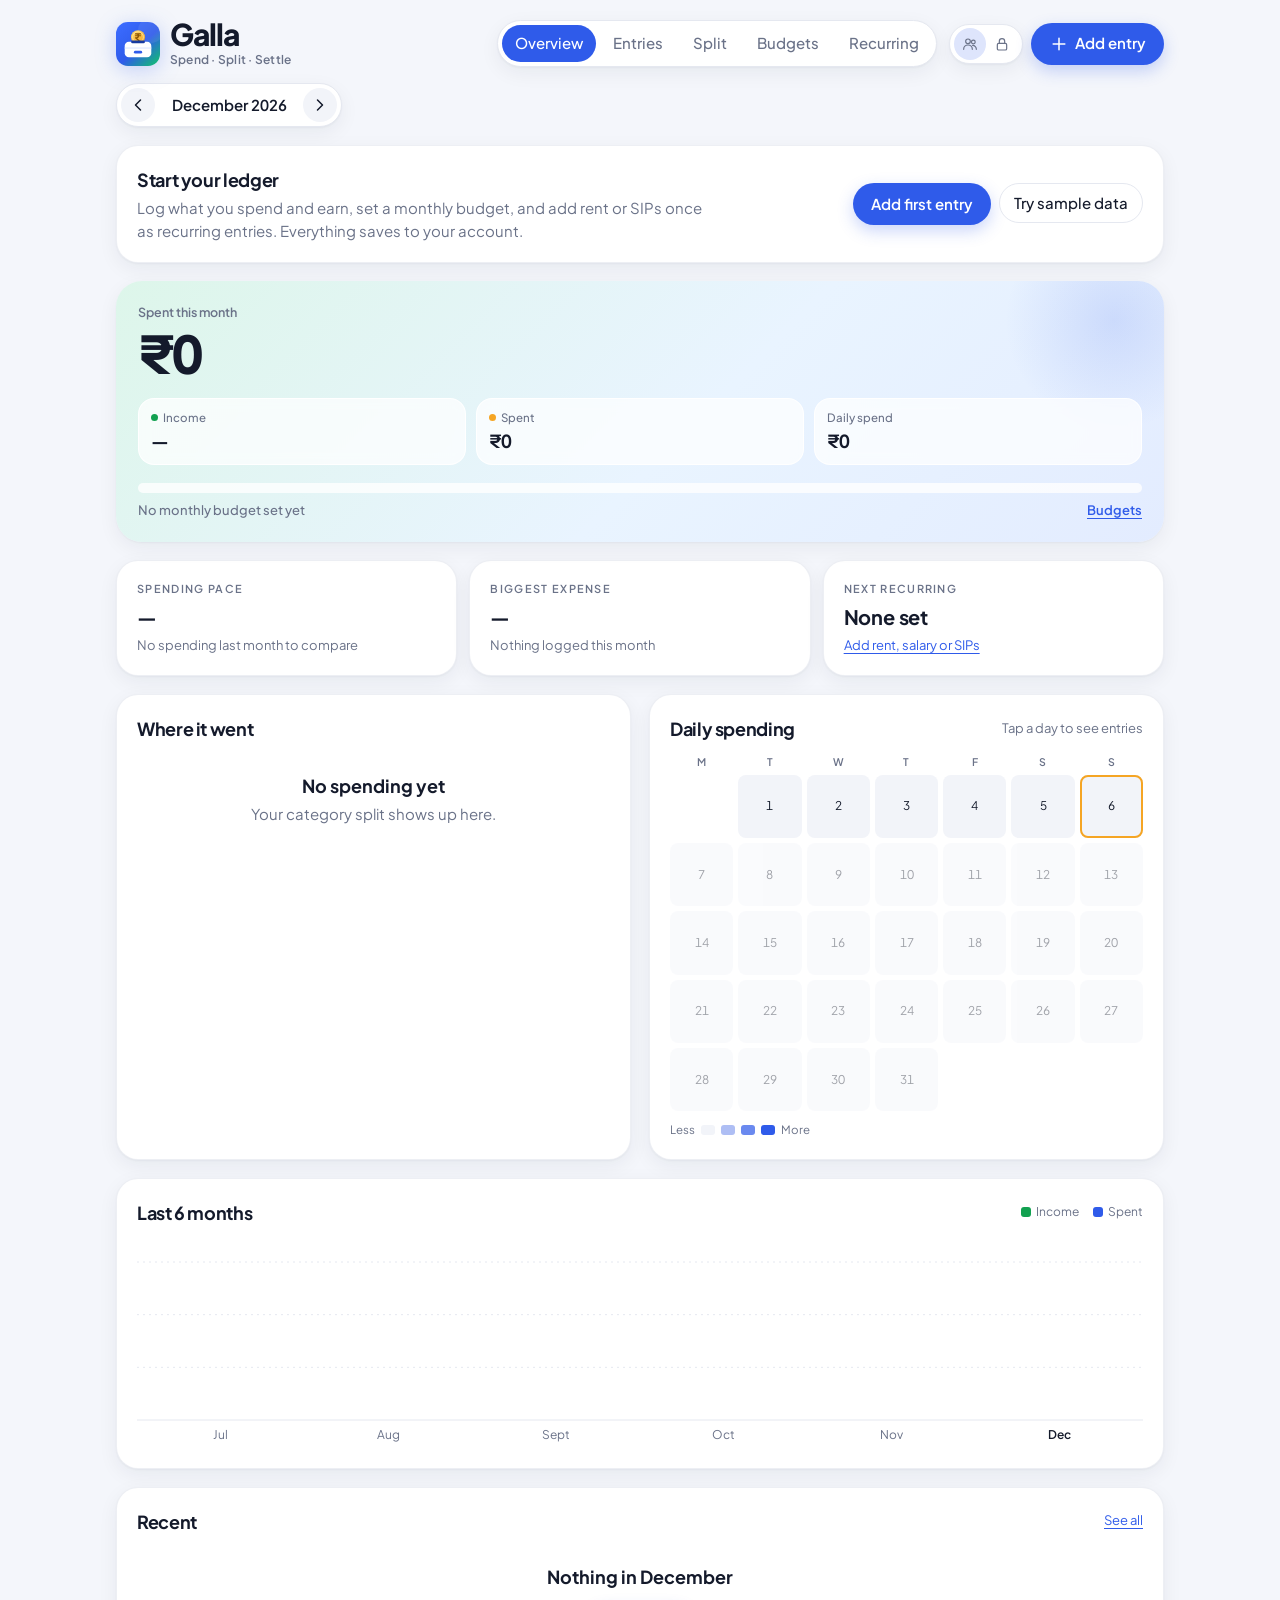
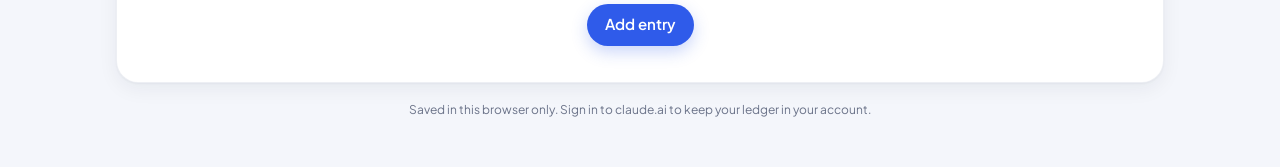
==== out/index.html @ 4d0a0f65 "Add Sites hosting configuration and static deployment files" ====
<!doctype html>
<html lang="en">
<head>
<meta charset="utf-8">
<meta name="viewport" content="width=device-width,initial-scale=1,viewport-fit=cover">
<meta name="description" content="Galla: track personal spending and split shared expenses with friends, in rupees.">
<meta name="theme-color" content="#2F5BEA">
<link rel="icon" type="image/svg+xml" href="assets/galla-logo.svg">
<style>:root{color-scheme:light}body{margin:0;font:14px system-ui}img{max-width:100%}[hidden]{display:none!important}</style>
</head>
<body>
<title>Galla</title>
<link rel="preconnect" href="https://fonts.googleapis.com">
<link rel="stylesheet" href="https://fonts.googleapis.com/css2?family=Plus+Jakarta+Sans:wght@400;500;600;700;800&display=swap">
<style>
/* Layout: light, airy app shell — pastel hero card, white floating cards, pill tabs; bottom nav + add button on phones, top tabs on desktop; add/edit in a bottom sheet. Single light theme by design. */
:root{
  color-scheme:light;
  --bg:#F4F6FB; --surface:#FFFFFF; --surface-2:#F2F4F9; --ink:#141A2B; --muted:#6A7288; --line:#E5E8F0;
  --accent:#2F5BEA; --accent-ink:#FFFFFF; --accent-soft:#EAF0FF; --hero:#EAF7F1; --hero-ink:#141A2B;
  --mint:#DDF6EA; --sky:#E3ECFF; --marigold:#F5A524; --income:#12A150; --danger:#E5484D; --warn:#D98A06;
  --shadow:0 1px 2px rgba(20,26,43,.04),0 6px 20px rgba(20,26,43,.06);
  --display:"Plus Jakarta Sans",ui-sans-serif,system-ui,sans-serif;
  --body:"Plus Jakarta Sans",ui-sans-serif,system-ui,sans-serif;
  --mono:"Plus Jakarta Sans",ui-sans-serif,system-ui,sans-serif;
}
*{box-sizing:border-box}
body{background:var(--bg);color:var(--ink);font:15px/1.5 var(--body);font-feature-settings:'tnum' 1;-webkit-tap-highlight-color:transparent}
h1,h2,h3{font-family:var(--display);margin:0;text-wrap:balance}
h2{font-size:18px;font-weight:700;letter-spacing:-.02em}
h3{font-size:15px;font-weight:700}
.num{font-family:var(--mono);font-variant-numeric:tabular-nums;letter-spacing:-.01em}
.eyebrow{font-size:11px;letter-spacing:.12em;text-transform:uppercase;color:var(--muted);font-weight:600}
button,input,select{font:inherit;color:inherit}
button{cursor:pointer}
:focus-visible{outline:2px solid var(--accent);outline-offset:2px}
svg.i{width:20px;height:20px;flex:none}

.app{max-width:1080px;margin:0 auto;padding:18px 16px 110px;display:grid;grid-template-columns:minmax(0,1fr);gap:18px}
@media (min-width:1060px){.app{padding-bottom:48px}}

/* header */
.top{display:grid;gap:14px}
.top-row{display:flex;justify-content:space-between;align-items:center;gap:12px}
.top-row .brand{flex:1 1 auto;min-width:0}
.top-row .brand h1,.top-row .tagline{white-space:nowrap;overflow:hidden;text-overflow:ellipsis}
@media (max-width:520px){#exportBtn span{display:none}#exportBtn{padding:0;width:40px}.logo svg{width:40px;height:40px}}
@media (max-width:360px){.tagline{display:none}}
.brand{display:flex;align-items:center;gap:10px}
.logo{display:inline-flex;flex:none}
.logo svg{display:block;width:44px;height:44px;filter:drop-shadow(0 4px 10px rgba(47,91,234,.25))}
.tagline{font-size:12px;color:var(--muted);font-weight:600;letter-spacing:.02em}
.lock .logo svg{width:72px;height:72px}
.lock-brand{display:flex;align-items:center;gap:8px;font-weight:800;font-size:18px;letter-spacing:-.03em;color:var(--ink)}
.lock-brand .logo svg{width:28px;height:28px;filter:none}
.brand h1{font-size:clamp(24px,5vw,30px);font-weight:800;letter-spacing:-.035em;line-height:1.1}
.top-actions{display:flex;gap:8px;align-items:center;flex:none}
.iconbtn{display:inline-flex;align-items:center;justify-content:center;gap:6px;height:40px;min-width:40px;padding:0 14px;border:1px solid var(--line);background:var(--surface);border-radius:99px;box-shadow:var(--shadow);font-weight:500;font-size:14px}
.iconbtn:hover{background:var(--surface-2)}
.primary{display:inline-flex;align-items:center;justify-content:center;gap:6px;background:var(--accent);color:var(--accent-ink);border:0;border-radius:99px;padding:0 18px;height:42px;font-weight:600;white-space:nowrap;box-shadow:0 6px 16px rgba(47,91,234,.25)}
.primary:hover{filter:brightness(1.06)}
.desk{display:none}
@media (min-width:1060px){.desk{display:inline-flex}}
.month-bar{display:flex;align-items:center;justify-content:space-between;gap:10px;flex-wrap:wrap}
.month-nav{display:flex;align-items:center;gap:4px;background:var(--surface);border:1px solid var(--line);border-radius:99px;padding:4px;box-shadow:var(--shadow)}
.month-nav button{border:0;background:var(--surface-2);width:34px;height:34px;border-radius:50%;display:grid;place-items:center}
.month-nav button:hover{background:var(--surface-2)}
.month-nav span{min-width:140px;text-align:center;font-weight:600;font-size:15px}
.tabs{flex:none;display:none;gap:4px;background:var(--surface);border:1px solid var(--line);border-radius:99px;padding:4px;box-shadow:var(--shadow)}
@media (min-width:1060px){.tabs{display:flex}}
.tabs button{border:0;background:none;border-radius:99px;padding:7px 14px;font-weight:500;color:var(--muted);display:flex;gap:6px;align-items:center}
.tabs button[aria-selected="true"]{background:var(--accent);color:var(--accent-ink)}
.tabs svg.i{width:17px;height:17px}
@media (min-width:1060px){.tabs svg.i{display:none}.tabs button{padding:7px 13px}.acct .nm{display:none}.acct{padding:0 4px}}

/* bottom nav + fab */
.bottom-nav{position:fixed;left:0;right:0;bottom:0;z-index:20;background:rgba(255,255,255,.92);backdrop-filter:blur(14px);-webkit-backdrop-filter:blur(14px);border-top:1px solid var(--line);display:grid;grid-template-columns:repeat(5,1fr);padding:6px 4px calc(6px + env(safe-area-inset-bottom,0px))}
@media (min-width:1060px){.bottom-nav{display:none}}
.bottom-nav button{border:0;background:none;display:grid;justify-items:center;gap:2px;font-size:11px;font-weight:500;color:var(--muted);padding:6px 0;border-radius:10px}
.bottom-nav button[aria-selected="true"]{color:var(--accent)}
.bottom-nav button[aria-selected="true"] svg{background:var(--accent-soft);color:var(--accent);border-radius:99px;padding:2px 12px;width:44px;box-sizing:content-box}
.fab{position:fixed;right:16px;bottom:calc(78px + env(safe-area-inset-bottom,0px));z-index:21;width:58px;height:58px;border-radius:50%;border:0;background:var(--accent);color:var(--accent-ink);box-shadow:0 10px 24px rgba(47,91,234,.4);display:grid;place-items:center}
.fab svg{width:26px;height:26px}
@media (min-width:1060px){.fab{display:none}}

/* cards */
.card{background:var(--surface);border:1px solid rgba(229,232,240,.7);border-radius:22px;padding:20px;box-shadow:var(--shadow);min-width:0}
.card-h{display:flex;justify-content:space-between;align-items:center;gap:10px;margin-bottom:12px;flex-wrap:wrap}
.card-h .sub{font-size:13px;color:var(--muted)}
.grid2{display:grid;grid-template-columns:1fr;gap:18px}
@media (min-width:760px){.grid2{grid-template-columns:1fr 1fr}}
.grid3{display:grid;grid-template-columns:1fr;gap:12px}
@media (min-width:640px){.grid3{grid-template-columns:repeat(3,1fr)}}
.panel{display:grid;gap:18px}

/* hero */
.hero{background:linear-gradient(135deg,var(--mint) 0%,#E9F4FF 55%,var(--sky) 100%);color:var(--hero-ink);border-radius:26px;padding:22px;display:grid;gap:18px;position:relative;overflow:hidden;box-shadow:var(--shadow)}
.hero::after{content:"";position:absolute;right:-60px;top:-70px;width:220px;height:220px;border-radius:50%;background:radial-gradient(circle,rgba(47,91,234,.14),transparent 70%);pointer-events:none}
.hero>*{position:relative;z-index:1}
.hero .lbl{font-size:12.5px;color:var(--muted);font-weight:600}
.hero .big{font-family:var(--display);font-weight:800;font-size:clamp(36px,9vw,52px);line-height:1.05;letter-spacing:-.045em;margin-top:4px}
.hero .big.neg{color:var(--danger)}
.hero-stats{display:grid;grid-template-columns:repeat(3,1fr);gap:10px}
.hero-stat{background:rgba(255,255,255,.72);border:1px solid rgba(255,255,255,.9);border-radius:16px;padding:10px 12px;min-width:0;backdrop-filter:blur(6px)}
.hero-stat .v{font-weight:700;font-size:clamp(14px,3.6vw,18px);white-space:nowrap;overflow:hidden;text-overflow:ellipsis;letter-spacing:-.02em}
.hero-stat .l{font-size:11.5px;color:var(--muted);display:flex;align-items:center;gap:5px;font-weight:500}
.hero-stat .l i{width:7px;height:7px;border-radius:50%;display:inline-block}
.meter{height:10px;border-radius:99px;background:rgba(255,255,255,.8);overflow:hidden}
.meter i{display:block;height:100%;background:linear-gradient(90deg,var(--income),var(--marigold));border-radius:99px;transition:width .5s}
.meter.over i{background:var(--danger)}
.budget-line{display:flex;flex-wrap:wrap;justify-content:space-between;gap:6px 12px;font-size:13px;margin-top:8px;color:var(--muted);font-weight:500}
.hero .linkbtn{color:var(--accent);font-weight:600}
.linkbtn{background:none;border:0;padding:0;text-decoration:underline;text-underline-offset:3px;font-size:13px;color:var(--accent)}

/* welcome */
.welcome{display:flex;flex-wrap:wrap;gap:14px;align-items:center;justify-content:space-between}
.welcome p{margin:4px 0 0;color:var(--muted);max-width:52ch}
.welcome .btns{display:flex;gap:8px;flex-wrap:wrap}
.ghost{display:inline-flex;align-items:center;gap:6px;background:var(--surface);border:1px solid var(--line);border-radius:99px;padding:0 14px;height:40px;font-weight:500}
.ghost:hover{background:var(--surface-2)}

/* insights */
.insight{display:grid;gap:4px}
.insight .v{font-family:var(--display);font-weight:700;font-size:20px;letter-spacing:-.01em;overflow-wrap:anywhere}
.insight .d{font-size:13px;color:var(--muted)}
.up{color:var(--danger)} .down{color:var(--income)}

/* donut */
.donut-wrap{display:grid;grid-template-columns:150px 1fr;gap:18px;align-items:center}
@media (max-width:420px){.donut-wrap{grid-template-columns:1fr;justify-items:center}}
.donut svg{width:150px;height:150px;display:block}
.legend{display:grid;gap:8px;width:100%;min-width:0}
.legend-row{display:grid;grid-template-columns:12px 1fr auto;gap:8px;align-items:center;font-size:13.5px}
.legend-row .sw{width:10px;height:10px;border-radius:3px}
.legend-row .n{overflow:hidden;text-overflow:ellipsis;white-space:nowrap}
.legend-row .a{color:var(--muted)}

/* calendar */
.cal{display:grid;grid-template-columns:repeat(7,1fr);gap:5px}
.cal .dow{font-size:10.5px;color:var(--muted);text-align:center;font-weight:600;letter-spacing:.04em}
.cal button{aspect-ratio:1;border:0;border-radius:8px;background:var(--surface-2);font-size:12px;font-family:var(--mono);display:grid;place-items:center;color:var(--ink);padding:0;max-width:100%}
.cal button.today{outline:2px solid var(--marigold);outline-offset:-2px}
.cal button.future{opacity:.4}
.cal button.hot{color:var(--accent-ink)}
.cal-key{display:flex;align-items:center;gap:6px;font-size:11.5px;color:var(--muted);margin-top:10px}
.cal-key i{width:14px;height:10px;border-radius:3px;display:inline-block}

/* trend */
.trend svg{width:100%;height:auto;display:block}
.key{display:flex;gap:14px;font-size:12px;color:var(--muted)}
.key span{display:flex;align-items:center;gap:5px}
.key i{width:10px;height:10px;border-radius:3px;display:inline-block}

/* transactions */
.filters{display:flex;gap:8px;flex-wrap:wrap;align-items:center}
.search{position:relative;flex:1 1 200px;min-width:0}
.search svg{position:absolute;left:10px;top:50%;transform:translateY(-50%);width:17px;height:17px;color:var(--muted)}
.search input{width:100%;padding:9px 10px 9px 34px;border:1px solid var(--line);border-radius:99px;background:var(--surface)}
select.sel{padding:9px 10px;border:1px solid var(--line);border-radius:10px;background:var(--surface);min-width:0;max-width:100%}
.seg{display:inline-flex;background:var(--surface-2);border:1px solid var(--line);border-radius:99px;padding:3px;gap:2px}
.seg button{border:0;background:none;padding:6px 13px;border-radius:99px;font-size:13.5px;font-weight:500;color:var(--muted)}
.seg button[aria-pressed="true"]{background:var(--surface);color:var(--ink);box-shadow:0 1px 2px rgba(0,0,0,.08)}
.chip{display:inline-flex;align-items:center;gap:6px;background:var(--accent-soft);border-radius:99px;padding:4px 6px 4px 12px;font-size:13px;font-weight:500}
.chip button{border:0;background:none;display:grid;place-items:center;width:22px;height:22px;border-radius:50%}
.chip svg{width:14px;height:14px}
.filter-sum{display:flex;justify-content:space-between;flex-wrap:wrap;gap:8px;font-size:13px;color:var(--muted);margin-top:12px}
.day{margin-top:16px}
.day-h{display:flex;justify-content:space-between;font-size:12px;color:var(--muted);font-weight:600;letter-spacing:.04em;text-transform:uppercase;padding-bottom:6px;border-bottom:1px solid var(--line)}
.tx{display:grid;grid-template-columns:42px 1fr auto;gap:12px;align-items:center;padding:10px 4px;border-bottom:1px solid var(--line);border-radius:10px;cursor:pointer;width:100%;background:none;border-left:0;border-right:0;border-top:0;text-align:left}
.tx:hover{background:var(--surface-2)}
.tx:last-child{border-bottom:0}
.cat-ic{width:42px;height:42px;border-radius:14px;display:grid;place-items:center}
.cat-ic svg{width:20px;height:20px}
.tx .t{min-width:0}
.tx .d{font-weight:500;overflow-wrap:anywhere;display:flex;align-items:center;gap:6px;flex-wrap:wrap}
.tx .m{font-size:12.5px;color:var(--muted)}
.tx .amt{font-family:var(--mono);font-weight:600;font-variant-numeric:tabular-nums;white-space:nowrap}
.tx .amt.in{color:var(--income)}
.tag{font-size:10.5px;padding:1px 7px;border-radius:99px;background:var(--surface-2);border:1px solid var(--line);color:var(--muted);font-weight:500;display:inline-flex;gap:3px;align-items:center}
.tag svg{width:11px;height:11px}
.empty{text-align:center;padding:30px 12px;color:var(--muted)}
.empty strong{display:block;color:var(--ink);font-family:var(--display);font-size:18px;margin-bottom:4px}
.empty .btns{display:flex;gap:8px;justify-content:center;flex-wrap:wrap;margin-top:14px}

/* budgets */
.bud{display:grid;grid-template-columns:40px 1fr;gap:12px;padding:12px 0;border-bottom:1px solid var(--line);align-items:center}
.bud:last-child{border-bottom:0}
.bud .top{display:flex;justify-content:space-between;gap:8px;align-items:center;flex-wrap:wrap}
.bud .n{font-weight:500}
.bud .bar{height:8px;border-radius:99px;background:var(--surface-2);overflow:hidden;margin:7px 0 4px}
.bud .bar i{display:block;height:100%;border-radius:99px}
.bud .meta{display:flex;justify-content:space-between;gap:8px;font-size:12.5px;color:var(--muted);flex-wrap:wrap}
.limit{display:flex;align-items:center;gap:4px;font-size:13px;color:var(--muted)}
.limit input{width:96px;padding:5px 8px;border:1px solid var(--line);border-radius:8px;background:var(--surface-2);text-align:right;font-family:var(--mono)}
.status{font-size:11px;font-weight:600;padding:2px 8px;border-radius:99px}
.status.ok{background:color-mix(in srgb,var(--income) 16%,transparent);color:var(--income)}
.status.near{background:color-mix(in srgb,var(--warn) 18%,transparent);color:var(--warn)}
.status.over{background:color-mix(in srgb,var(--danger) 16%,transparent);color:var(--danger)}
.overall{display:flex;gap:10px;align-items:center;flex-wrap:wrap}
.overall input{width:150px;padding:9px 10px;border:1px solid var(--line);border-radius:10px;background:var(--surface-2);font-family:var(--mono)}

/* recurring */
.rule{display:grid;grid-template-columns:40px 1fr auto;gap:12px;align-items:center;padding:12px 0;border-bottom:1px solid var(--line)}
.rule:last-child{border-bottom:0}
.rule .d{font-weight:500;overflow-wrap:anywhere}
.rule .m{font-size:12.5px;color:var(--muted)}
.rule .acts{display:flex;gap:6px;align-items:center}
.rule.paused{opacity:.55}
.smallbtn{border:1px solid var(--line);background:var(--surface);border-radius:8px;padding:4px 10px;font-size:13px}
.smallbtn.danger{color:var(--danger)}
.note{font-size:13.5px;color:var(--muted);margin:0 0 6px;max-width:62ch}

/* sheet */
.scrim{position:fixed;inset:0;z-index:40;background:rgba(6,20,17,.45);display:flex;align-items:flex-end;justify-content:center}
@media (min-width:640px){.scrim{align-items:center;padding:16px}}
.sheet{background:var(--surface);width:100%;max-width:540px;border-radius:28px 28px 0 0;max-height:92dvh;overflow:auto;padding:10px 18px calc(18px + env(safe-area-inset-bottom,0px));animation:up .22s ease-out}
@media (min-width:640px){.sheet{border-radius:20px;padding:18px 22px 22px}}
@keyframes up{from{transform:translateY(24px);opacity:.4}to{transform:none;opacity:1}}
.grab{width:40px;height:4px;border-radius:99px;background:var(--line);margin:0 auto 12px}
@media (min-width:640px){.grab{display:none}}
.sheet-h{display:flex;justify-content:space-between;align-items:center;margin-bottom:14px}
.sheet form{display:grid;gap:14px}
.amount-field{display:flex;align-items:baseline;gap:6px;border-bottom:2px solid var(--line);padding-bottom:6px}
.amount-field:focus-within{border-color:var(--accent)}
.amount-field span{font-family:var(--display);font-size:30px;font-weight:700;color:var(--muted)}
.amount-field input::-webkit-outer-spin-button,.amount-field input::-webkit-inner-spin-button{-webkit-appearance:none;margin:0}
.amount-field input{letter-spacing:-.04em;-moz-appearance:textfield;appearance:textfield;border:0;background:none;font-family:var(--display);font-size:40px;font-weight:800;width:100%;min-width:0;letter-spacing:-.02em;outline:none}
.quick{display:flex;gap:6px;flex-wrap:wrap}
.quick button{border:1px solid var(--line);background:var(--surface-2);border-radius:99px;padding:4px 12px;font-size:13px;font-family:var(--mono)}
.fl{display:grid;gap:5px;font-size:12.5px;color:var(--muted);font-weight:500;min-width:0}
.fl input,.fl select{padding:10px 11px;border:1px solid var(--line);border-radius:10px;background:var(--surface-2);width:100%;min-width:0;font-size:15px;color:var(--ink)}
.row2{display:grid;grid-template-columns:1fr 1fr;gap:10px}
.catgrid{display:grid;grid-template-columns:repeat(auto-fill,minmax(88px,1fr));gap:6px}
.catgrid label{display:grid;justify-items:center;gap:4px;padding:8px 4px;border:1px solid var(--line);border-radius:12px;font-size:11.5px;text-align:center;cursor:pointer;line-height:1.2;color:var(--ink)}
.catgrid input{position:absolute;opacity:0;pointer-events:none}
.catgrid label:has(input:checked){border-color:var(--accent);background:var(--accent-soft)}
.catgrid label:has(input:focus-visible){outline:2px solid var(--accent)}
.catgrid .cat-ic{width:34px;height:34px;border-radius:10px}
.check{display:flex;gap:10px;align-items:flex-start;font-size:14px;padding:10px 12px;border:1px solid var(--line);border-radius:12px;background:var(--surface-2);cursor:pointer}
.check input{margin-top:3px;accent-color:var(--accent);width:17px;height:17px}
.check small{display:block;color:var(--muted);font-size:12.5px}
.sheet-actions{display:flex;gap:8px}
.sheet-actions .primary{flex:1;height:48px;font-size:16px}
.dangerbtn{border:1px solid var(--line);background:none;color:var(--danger);border-radius:10px;padding:0 14px;height:48px;font-weight:500}
.dangerbtn.confirm{background:var(--danger);color:#fff;border-color:var(--danger)}

/* split */
.av{width:40px;height:40px;border-radius:50%;display:grid;place-items:center;font-weight:700;font-family:var(--display);font-size:14px;flex:none;letter-spacing:-.02em}
.av.sm{width:28px;height:28px;font-size:10.5px}
.av.lg{width:52px;height:52px;font-size:18px}
.person{display:grid;grid-template-columns:40px 1fr auto;gap:12px;align-items:center;padding:10px 4px;width:100%;background:none;border:0;border-bottom:1px solid var(--line);text-align:left;border-radius:10px}
.person:hover{background:var(--surface-2)}
.person:last-child{border-bottom:0}
.person .n{font-weight:500;overflow-wrap:anywhere}
.person .m{font-size:12.5px;color:var(--muted)}
.bal{text-align:right;font-size:11.5px;color:var(--muted);white-space:nowrap}
.bal b{display:block;font-family:var(--mono);font-size:15px;font-weight:600;color:var(--ink)}
.bal.pos b{color:var(--income)} .bal.neg b{color:var(--danger)}
.groups{display:grid;gap:10px;grid-template-columns:repeat(auto-fill,minmax(230px,1fr))}
.group{border:1px solid var(--line);border-radius:18px;padding:16px;background:linear-gradient(160deg,var(--surface-2),var(--surface));text-align:left;display:grid;gap:10px;width:100%}
.group:hover{border-color:var(--accent)}
.group .gn{font-family:var(--display);font-weight:700;font-size:16px;overflow-wrap:anywhere}
.group .gm{display:flex;justify-content:space-between;align-items:center;gap:8px;font-size:12.5px;color:var(--muted)}
.stack{display:flex}
.stack .av{margin-left:-4px;box-shadow:0 0 0 2px var(--surface)}
.stack .av:first-child{margin-left:0}
.pos-t{color:var(--income)} .neg-t{color:var(--danger)}
.splitbox{display:grid;gap:12px;padding:12px;border:1px solid var(--line);border-radius:12px;background:var(--surface-2)}
.pchips{display:flex;flex-wrap:wrap;gap:6px}
.pchips label{display:inline-flex;align-items:center;gap:6px;border:1px solid var(--line);border-radius:99px;padding:3px 11px 3px 3px;font-size:13px;cursor:pointer;background:var(--surface);color:var(--ink)}
.pchips input{position:absolute;opacity:0;pointer-events:none}
.pchips label:has(input:checked){border-color:var(--accent);background:var(--accent-soft)}
.pchips label:has(input:focus-visible){outline:2px solid var(--accent)}
.shares{display:grid;gap:6px}
.share-row{display:grid;grid-template-columns:1fr 110px;gap:8px;align-items:center;font-size:14px;color:var(--ink)}
.share-row>span{display:flex;gap:8px;align-items:center;min-width:0}
.share-row input{padding:7px 9px;border:1px solid var(--line);border-radius:8px;background:var(--surface);text-align:right;font-family:var(--mono);width:100%}
.share-row .calc{font-family:var(--mono);text-align:right;color:var(--muted)}
.remain{font-size:12.5px;color:var(--muted)} .remain.bad{color:var(--danger)}
.inline-add{display:flex;gap:6px;flex-wrap:wrap}
.inline-add input{flex:1 1 140px;min-width:0;padding:8px 10px;border:1px solid var(--line);border-radius:8px;background:var(--surface)}
.dsec{display:grid;gap:8px;padding:14px 0;border-top:1px solid var(--line)}
.dsec:first-of-type{border-top:0}
.dsec h3{font-size:14px}
.dhead{display:flex;gap:12px;align-items:center;min-width:0}
.dhead .t{min-width:0}
.dhead h2{overflow-wrap:anywhere}
.dstatus{font-size:14px;color:var(--muted)}
.hist{display:grid;grid-template-columns:1fr auto;gap:10px;align-items:center;padding:8px 0;border-bottom:1px dashed var(--line);font-size:14px}
.hist:last-child{border-bottom:0}
.hist .m{font-size:12px;color:var(--muted)}
.hist .r{display:flex;gap:6px;align-items:center;font-family:var(--mono);white-space:nowrap}
.suggest{display:grid;grid-template-columns:auto 1fr auto;gap:10px;align-items:center;padding:8px 0;border-bottom:1px dashed var(--line);font-size:14px}
.suggest:last-child{border-bottom:0}
.upi{display:flex;gap:8px;align-items:center;font-size:13px;color:var(--muted);flex-wrap:wrap}
.upi code{font-family:var(--mono);color:var(--ink);background:var(--surface-2);padding:2px 6px;border-radius:6px;overflow-wrap:anywhere}
.acct{display:inline-flex;align-items:center;gap:8px;height:40px;padding:0 12px 0 4px;border:1px solid var(--line);background:var(--surface);border-radius:99px;box-shadow:var(--shadow);font-weight:600;font-size:14px;max-width:190px}
.acct .av{width:32px;height:32px;font-size:12px}
.acct .nm{overflow:hidden;text-overflow:ellipsis;white-space:nowrap}
.acct svg.i{width:16px;height:16px;color:var(--muted)}
@media (max-width:420px){.acct .nm{display:none}.acct{padding:0 4px}}
.lock{position:fixed;inset:0;z-index:80;background:linear-gradient(160deg,var(--mint),#EEF5FF 50%,var(--sky));display:grid;place-items:center;padding:24px 16px calc(24px + env(safe-area-inset-bottom,0px))}
.lock-box{width:100%;max-width:340px;display:grid;gap:18px;justify-items:center;text-align:center}
.lock-box h1{font-size:26px;font-weight:800;letter-spacing:-.035em}
.lock-box p{margin:0;color:var(--muted);font-size:14px}
.lock .av.lg{width:64px;height:64px;font-size:22px;box-shadow:0 6px 18px rgba(20,26,43,.1)}
.dots{display:flex;gap:14px;height:18px}
.dots i{width:14px;height:14px;border-radius:50%;border:2px solid var(--accent);transition:background .15s}
.dots i.on{background:var(--accent)}
.dots.err{animation:shake .35s}
.dots.err i{border-color:var(--danger)}
@keyframes shake{25%{transform:translateX(-8px)}50%{transform:translateX(8px)}75%{transform:translateX(-4px)}}
.keypad{display:grid;grid-template-columns:repeat(3,72px);gap:14px;justify-content:center}
.keypad button{width:72px;height:72px;border-radius:50%;border:0;background:rgba(255,255,255,.85);font-size:26px;font-weight:600;box-shadow:var(--shadow);color:var(--ink)}
.keypad button:active{background:var(--accent-soft)}
.keypad button.blank{visibility:hidden}
.keypad button.bk{background:none;box-shadow:none;font-size:15px;color:var(--muted)}
.lock-msg{min-height:20px;font-size:13.5px;color:var(--danger);font-weight:500}
.lock-loading{color:var(--muted);font-weight:500}
.pinrow{display:grid;grid-template-columns:1fr 1fr;gap:10px}
.pinrow input{padding:10px 12px;border:1px solid var(--line);border-radius:12px;background:var(--surface-2);font-size:18px;letter-spacing:.4em;text-align:center;width:100%;min-width:0}
.statusline{font-size:12px;color:var(--muted);text-align:center}
.toast{position:fixed;left:50%;top:calc(12px + env(safe-area-inset-top,0px));bottom:auto;transform:translate(-50%,-8px);max-width:calc(100% - 32px);text-align:center;box-shadow:0 8px 24px rgba(20,26,43,.18);border-radius:99px;background:var(--ink);color:var(--bg);padding:9px 16px;border-radius:10px;font-size:14px;opacity:0;transition:opacity .2s,transform .2s;pointer-events:none;z-index:90;white-space:normal}
.toast.show{transform:translate(-50%,0)}
.toast.show{opacity:1}
@media (prefers-reduced-motion:reduce){*{transition:none!important;animation:none!important}}
</style>

<div class="app">
  <header class="top">
    <div class="top-row">
      <div class="brand"><span class="logo" id="brandLogo"></span><div><h1>Galla</h1><div class="tagline">Spend · Split · Settle</div></div></div>
      <nav class="tabs" id="topTabs" role="tablist" aria-label="Sections"></nav>
      <div class="top-actions">
        <button class="acct" id="acctBtn" aria-label="Account and PIN lock"><span id="acctAv"></span><span class="nm" id="acctName">Account</span><svg class="i" data-i="lock"></svg></button>
        <button class="iconbtn" id="exportBtn" hidden title="Export all entries as CSV" aria-label="Export CSV"><svg class="i" data-i="download"></svg><span>CSV</span></button>
        <button class="primary desk" id="addBtnDesk"><svg class="i" data-i="plus"></svg>Add entry</button>
      </div>
    </div>
    <div class="month-bar" id="monthBar">
      <div class="month-nav" aria-label="Choose month">
        <button id="prevM" aria-label="Previous month"><svg class="i" data-i="chevL"></svg></button>
        <span id="monthLabel">—</span>
        <button id="nextM" aria-label="Next month"><svg class="i" data-i="chevR"></svg></button>
      </div>
      <button class="linkbtn" id="thisMonth" hidden>Back to this month</button>
    </div>
  </header>

  <main>
    <!-- OVERVIEW -->
    <section class="panel" data-panel="overview">
      <div class="card welcome" id="welcome" hidden>
        <div><h2>Start your ledger</h2><p>Log what you spend and earn, set a monthly budget, and add rent or SIPs once as recurring entries. Everything saves to your account.</p></div>
        <div class="btns"><button class="primary" data-add>Add first entry</button><button class="ghost" data-sample>Try sample data</button></div>
      </div>

      <div class="hero">
        <div>
          <div class="lbl" id="balLbl">Left this month</div>
          <div class="big num" id="balance">₹0</div>
        </div>
        <div class="hero-stats">
          <div class="hero-stat"><div class="l"><i style="background:var(--income)"></i>Income</div><div class="v" id="hIncome">₹0</div></div>
          <div class="hero-stat"><div class="l"><i style="background:var(--marigold)"></i>Spent</div><div class="v" id="hSpent">₹0</div></div>
          <div class="hero-stat" title="Average day-to-day spending. Leaves out rent, investments and recurring payments."><div class="l">Daily spend</div><div class="v" id="hDaily">₹0</div></div>
        </div>
        <div>
          <div class="meter" id="meter"><i style="width:0"></i></div>
          <div class="budget-line"><span id="budgetText">No monthly budget set</span><button class="linkbtn" data-goto="budgets">Budgets</button></div>
        </div>
      </div>

      <div class="grid3" id="insights"></div>

      <div class="grid2">
        <section class="card">
          <div class="card-h"><h2>Where it went</h2><span class="sub" id="donutSub"></span></div>
          <div id="donut"></div>
        </section>
        <section class="card">
          <div class="card-h"><h2>Daily spending</h2><span class="sub">Tap a day to see entries</span></div>
          <div id="cal"></div>
        </section>
      </div>

      <section class="card">
        <div class="card-h"><h2>Last 6 months</h2><div class="key"><span><i style="background:var(--income)"></i>Income</span><span><i style="background:var(--accent)"></i>Spent</span></div></div>
        <div class="trend" id="trend"></div>
      </section>

      <section class="card">
        <div class="card-h"><h2>Recent</h2><button class="linkbtn" data-goto="transactions">See all</button></div>
        <div id="recent"></div>
      </section>
    </section>

    <!-- TRANSACTIONS -->
    <section class="panel" data-panel="transactions" hidden>
      <section class="card">
        <div class="filters">
          <div class="search"><svg class="i" data-i="search"></svg><input id="search" type="search" placeholder="Search description or category" aria-label="Search entries"></div>
          <div class="seg" id="typeSeg" role="group" aria-label="Entry type">
            <button data-type="" aria-pressed="true">All</button><button data-type="expense" aria-pressed="false">Spent</button><button data-type="income" aria-pressed="false">Income</button>
          </div>
          <select class="sel" id="catFilter" aria-label="Filter by category"><option value="">All categories</option></select>
        </div>
        <div id="dayChip"></div>
        <div class="filter-sum" id="filterSum"></div>
        <div id="list"></div>
        <div id="sampleRemove" hidden style="margin-top:14px;text-align:center"><button class="linkbtn" id="removeSamples">Remove all sample entries</button></div>
      </section>
    </section>

    <!-- SPLIT -->
    <section class="panel" data-panel="split" hidden>
      <div class="hero">
        <div><div class="lbl">Across all friends, you are</div><div class="big" id="sNet" style="font-size:clamp(30px,7vw,44px)">all settled up</div></div>
        <div class="hero-stats" style="grid-template-columns:repeat(2,1fr)">
          <div class="hero-stat"><div class="l"><i style="background:var(--income)"></i>Owed to you</div><div class="v" id="sOwed">₹0</div></div>
          <div class="hero-stat"><div class="l"><i style="background:var(--danger)"></i>You owe</div><div class="v" id="sOwe">₹0</div></div>
        </div>
      </div>
      <section class="card">
        <div class="card-h"><h2>Groups</h2><button class="ghost" id="newGroup"><svg class="i" data-i="plus"></svg>New group</button></div>
        <div id="groups"></div>
      </section>
      <section class="card">
        <div class="card-h"><h2>Friends</h2><button class="ghost" id="newFriend"><svg class="i" data-i="plus"></svg>Add friend</button></div>
        <div id="friends"></div>
      </section>
      <section class="card">
        <div class="card-h"><h2>Recent activity</h2><button class="primary" id="addShared"><svg class="i" data-i="plus"></svg>Add shared expense</button></div>
        <div id="splitActivity"></div>
      </section>
    </section>

    <!-- BUDGETS -->
    <section class="panel" data-panel="budgets" hidden>
      <section class="card">
        <div class="card-h"><h2>Monthly budget</h2><span class="sub">Applies to every month</span></div>
        <div class="overall">
          <label class="limit" for="overallBudget">₹ <input id="overallBudget" type="number" min="0" step="500" inputmode="numeric" placeholder="40000"></label>
          <span class="note" id="overallNote" style="margin:0"></span>
        </div>
      </section>
      <section class="card">
        <div class="card-h"><h2>Category limits</h2><span class="sub" id="budMonth"></span></div>
        <p class="note">Set a limit for the categories you want to watch. Leave the rest blank.</p>
        <div id="budList"></div>
      </section>
    </section>

    <!-- RECURRING -->
    <section class="panel" data-panel="recurring" hidden>
      <section class="card">
        <div class="card-h"><h2>Recurring every month</h2><button class="primary" id="addRule"><svg class="i" data-i="plus"></svg>New</button></div>
        <p class="note">Rent, salary, SIPs, subscriptions and EMIs. Each one is logged automatically on its day, every month. Pause one to stop it without losing it.</p>
        <div id="rules"></div>
      </section>
    </section>
  </main>
  <div class="statusline" id="status">Loading your ledger…</div>
</div>

<nav class="bottom-nav" id="bottomNav" role="tablist" aria-label="Sections"></nav>
<button class="fab" id="fab" aria-label="Add entry"><svg class="i" data-i="plus"></svg></button>

<div class="scrim" id="scrim" hidden>
  <div class="sheet" role="dialog" aria-modal="true" aria-labelledby="sheetTitle">
    <div class="grab"></div>
    <div class="sheet-h"><h2 id="sheetTitle">Add entry</h2><button class="iconbtn" id="closeSheet" aria-label="Close"><svg class="i" data-i="x"></svg></button></div>
    <form id="form" autocomplete="off">
      <div class="seg" id="formType" role="group" aria-label="Entry type" style="justify-self:start">
        <button type="button" data-type="expense" aria-pressed="true">Expense</button><button type="button" data-type="income" aria-pressed="false">Income</button>
      </div>
      <div>
        <label class="amount-field" for="fAmount"><span>₹</span><input id="fAmount" type="number" inputmode="decimal" min="0" step="0.01" placeholder="0" required aria-label="Amount in rupees"></label>
        <div class="quick" id="quick" style="margin-top:10px"></div>
      </div>
      <label class="fl">What for<input id="fDesc" type="text" maxlength="80" placeholder="Lunch at office canteen" required></label>
      <div class="fl"><span>Category</span><div class="catgrid" id="catGrid" role="radiogroup" aria-label="Category"></div></div>
      <div id="splitWrap" style="display:grid;gap:10px">
        <label class="check"><input type="checkbox" id="fSplit"><span>Split with friends<small>Share this with a group or friends. Only your share counts as your spending.</small></span></label>
        <div class="splitbox" id="splitBox" hidden>
          <div class="row2">
            <label class="fl">Group<select id="fGroup"></select></label>
            <label class="fl">Paid by<select id="fPaidBy"></select></label>
          </div>
          <div class="fl"><span>Split between</span><div class="pchips" id="pChips"></div></div>
          <div class="inline-add"><input id="quickFriend" placeholder="Add someone new by name" maxlength="40" aria-label="New friend name"><button type="button" class="smallbtn" id="quickFriendBtn">Add</button></div>
          <div class="seg" id="splitMode" role="group" aria-label="How to split" style="justify-self:start"><button type="button" data-m="equal" aria-pressed="true">Equally</button><button type="button" data-m="exact" aria-pressed="false">Exact ₹</button><button type="button" data-m="pct" aria-pressed="false">Percent</button></div>
          <div class="shares" id="shares"></div>
          <div class="remain" id="remain"></div>
        </div>
      </div>
      <div class="row2">
        <label class="fl">Paid via<select id="fPay"><option>UPI</option><option>Card</option><option>Cash</option><option>Net banking</option><option>Auto-debit</option></select></label>
        <label class="fl">Date<input id="fDate" type="date" required></label>
      </div>
      <label class="check" id="repeatWrap"><input type="checkbox" id="fRepeat"><span>Repeat every month<small id="repeatHint">Logged automatically on this day each month</small></span></label>
      <div class="sheet-actions"><button type="button" class="dangerbtn" id="deleteBtn" hidden>Delete</button><button class="primary" id="submitBtn" type="submit">Add expense</button></div>
    </form>
  </div>
</div>
<div class="scrim" id="scrim2" hidden>
  <div class="sheet" role="dialog" aria-modal="true" aria-label="Details"><div class="grab"></div><div id="detail"></div></div>
</div>
<div class="lock" id="lock" role="dialog" aria-modal="true" aria-label="Unlock Galla">
  <div class="lock-box" id="lockBox"><span class="logo" id="lockLogo"></span><div class="lock-loading">Opening Galla…</div></div>
</div>
<div class="toast" id="toast" role="status" aria-live="polite"></div>

<script>
// ---------- constants ----------
const ICONS={
  food:'<path d="M7 3v8M5 3v5a2 2 0 0 0 4 0V3M7 11v10M17 3c-2 0-3 2-3 5s1 4 3 4v9"/>',
  basket:'<path d="M3 9h18l-2 11H5z"/><path d="M8 9l4-6 4 6M9 13v4M15 13v4"/>',
  car:'<path d="M4 16v-4l2-5h12l2 5v4z"/><circle cx="8" cy="16.5" r="1.8"/><circle cx="16" cy="16.5" r="1.8"/><path d="M4 12h16"/>',
  home:'<path d="M3 11l9-7 9 7"/><path d="M5 10v10h14V10"/><path d="M10 20v-6h4v6"/>',
  bolt:'<path d="M13 2L4 14h7l-1 8 9-12h-7z"/>',
  bag:'<path d="M5 8h14l-1 13H6z"/><path d="M9 8a3 3 0 0 1 6 0"/>',
  heart:'<path d="M12 20s-8-4.8-8-10.5A4.5 4.5 0 0 1 12 7a4.5 4.5 0 0 1 8 2.5C20 15.2 12 20 12 20z"/>',
  film:'<rect x="3" y="5" width="18" height="14" rx="2"/><path d="M7 5v14M17 5v14M3 12h4M17 12h4"/>',
  globe:'<circle cx="12" cy="12" r="9"/><path d="M3 12h18M12 3c3 3 3 15 0 18M12 3c-3 3-3 15 0 18"/>',
  book:'<path d="M4 5a2 2 0 0 1 2-2h14v16H6a2 2 0 0 0-2 2z"/><path d="M4 21V5M9 7h7"/>',
  chart:'<path d="M4 20V10M10 20V4M16 20v-7M22 20H2"/>',
  dots:'<circle cx="6" cy="12" r="1.3"/><circle cx="12" cy="12" r="1.3"/><circle cx="18" cy="12" r="1.3"/>',
  brief:'<rect x="3" y="7" width="18" height="13" rx="2"/><path d="M9 7V5h6v2M3 13h18"/>',
  laptop:'<rect x="5" y="5" width="14" height="10" rx="1.5"/><path d="M3 19h18"/>',
  pct:'<path d="M19 5L5 19"/><circle cx="7" cy="7" r="2.2"/><circle cx="17" cy="17" r="2.2"/>',
  back:'<path d="M9 14L4 9l5-5"/><path d="M4 9h11a5 5 0 0 1 0 10h-3"/>',
  gift:'<rect x="3" y="8" width="18" height="5" rx="1"/><path d="M5 13v8h14v-8M12 8v13M12 8S10 3 7.5 4.5 9 8 12 8zM12 8s2-5 4.5-3.5S15 8 12 8z"/>',
  plus:'<path d="M12 5v14M5 12h14"/>',
  grid:'<rect x="4" y="4" width="7" height="7" rx="1.5"/><rect x="13" y="4" width="7" height="7" rx="1.5"/><rect x="4" y="13" width="7" height="7" rx="1.5"/><rect x="13" y="13" width="7" height="7" rx="1.5"/>',
  list:'<path d="M9 6h11M9 12h11M9 18h11"/><circle cx="4.5" cy="6" r="1"/><circle cx="4.5" cy="12" r="1"/><circle cx="4.5" cy="18" r="1"/>',
  target:'<circle cx="12" cy="12" r="9"/><circle cx="12" cy="12" r="5"/><circle cx="12" cy="12" r="1"/>',
  repeat:'<path d="M17 2l3 3-3 3"/><path d="M4 11V9a4 4 0 0 1 4-4h12"/><path d="M7 22l-3-3 3-3"/><path d="M20 13v2a4 4 0 0 1-4 4H4"/>',
  download:'<path d="M12 4v11M7 10l5 5 5-5M5 20h14"/>',
  search:'<circle cx="11" cy="11" r="7"/><path d="M20 20l-4-4"/>',
  chevL:'<path d="M15 6l-6 6 6 6"/>', chevR:'<path d="M9 6l6 6-6 6"/>',
  x:'<path d="M6 6l12 12M18 6L6 18"/>',
  lock:'<rect x="5" y="11" width="14" height="10" rx="2"/><path d="M8 11V8a4 4 0 0 1 8 0v3"/>',
  users:'<circle cx="9" cy="8" r="3.5"/><path d="M2.5 20a6.5 6.5 0 0 1 13 0"/><circle cx="17" cy="9" r="2.8"/><path d="M16 14.2A5.5 5.5 0 0 1 21.5 20"/>',
  swap:'<path d="M7 4L3 8l4 4M3 8h14M17 12l4 4-4 4M21 16H7"/>'
};
let _logoN=0;
const LOGO_INNER='<defs><linearGradient id="gBg" x1="4" y1="2" x2="44" y2="46" gradientUnits="userSpaceOnUse"><stop offset="0" stop-color="#3B6BFF"/><stop offset=".55" stop-color="#2F5BEA"/><stop offset="1" stop-color="#14B87A"/></linearGradient><linearGradient id="gCoin" x1="17" y1="8" x2="31" y2="24" gradientUnits="userSpaceOnUse"><stop offset="0" stop-color="#FFD866"/><stop offset="1" stop-color="#F5A524"/></linearGradient></defs><rect width="48" height="48" rx="13" fill="url(#gBg)"/><circle cx="38" cy="9" r="14" fill="#FFFFFF" opacity=".08"/><circle cx="24" cy="16.5" r="7.6" fill="url(#gCoin)"/><circle cx="24" cy="16.5" r="5.9" fill="none" stroke="#FFF3C4" stroke-width=".8" opacity=".8"/><path d="M21.3 12.9h5.4M21.3 15h5.4M22.3 12.9c2.9 0 2.9 4.3 0 4.3h-1l3.9 3.3" fill="none" stroke="#8A5300" stroke-width="1.35" stroke-linecap="round" stroke-linejoin="round"/><rect x="9.5" y="21.5" width="29" height="17" rx="4.5" fill="#FFFFFF"/><rect x="16.5" y="20.3" width="15" height="3" rx="1.5" fill="#173A9E"/><path d="M9.5 28.4h29" stroke="#DCE6FF" stroke-width="1.2"/><rect x="19.5" y="31.4" width="9" height="3" rx="1.5" fill="#2F5BEA"/>';
function logo(label="Galla"){const n=++_logoN;return `<svg viewBox="0 0 48 48" role="img" aria-label="${label}">${LOGO_INNER.replace(/gBg/g,'gBg'+n).replace(/gCoin/g,'gCoin'+n)}</svg>`}
const svg=(n,cls="i")=>`<svg class="${cls}" viewBox="0 0 24 24" fill="none" stroke="currentColor" stroke-width="1.8" stroke-linecap="round" stroke-linejoin="round" aria-hidden="true">${ICONS[n]||ICONS.dots}</svg>`;
document.querySelectorAll("svg[data-i]").forEach(s=>s.outerHTML=svg(s.dataset.i));
document.getElementById("brandLogo").innerHTML=logo();
document.getElementById("lockLogo").innerHTML=logo();

const EXP=[
  {n:"Food & dining",c:"#E0901B",i:"food"},{n:"Groceries",c:"#2F8F55",i:"basket"},{n:"Transport",c:"#3B7DD8",i:"car"},
  {n:"Rent & housing",c:"#8A5CC7",i:"home"},{n:"Bills & recharge",c:"#12867A",i:"bolt"},{n:"Shopping",c:"#D2557A",i:"bag"},
  {n:"Health",c:"#C9483A",i:"heart"},{n:"Entertainment",c:"#B37A1F",i:"film"},{n:"Travel",c:"#2AA0B8",i:"globe"},
  {n:"Education",c:"#5467C9",i:"book"},{n:"Investments",c:"#4E8F2A",i:"chart"},{n:"Other",c:"#7C8B87",i:"dots"}
];
const INC=[
  {n:"Salary",c:"#2E8B57",i:"brief"},{n:"Freelance",c:"#3B7DD8",i:"laptop"},{n:"Interest",c:"#8A5CC7",i:"pct"},
  {n:"Refund",c:"#12867A",i:"back"},{n:"Gift",c:"#D2557A",i:"gift"},{n:"Other income",c:"#7C8B87",i:"plus"}
];
const cat=n=>[...EXP,...INC].find(x=>x.n===n)||{n,c:"#7C8B87",i:"dots"};
const catIcon=(n,cls="cat-ic")=>{const c=cat(n);return `<span class="${cls}" style="background:color-mix(in srgb,${c.c} 16%,transparent);color:${c.c}">${svg(c.i)}</span>`};
const TABS=[["overview","Overview","grid"],["transactions","Entries","list"],["split","Split","users"],["budgets","Budgets","target"],["recurring","Recurring","repeat"]];

const inr=new Intl.NumberFormat("en-IN",{style:"currency",currency:"INR",maximumFractionDigits:0});
const inr2=new Intl.NumberFormat("en-IN",{style:"currency",currency:"INR",minimumFractionDigits:0,maximumFractionDigits:2});
const $=id=>document.getElementById(id);
const esc=s=>String(s??"").replace(/[&<>"']/g,c=>({"&":"&amp;","<":"&lt;",">":"&gt;",'"':"&quot;","'":"&#39;"}[c]));
const pad=n=>String(n).padStart(2,"0");
const todayISO=()=>{const d=new Date();return `${d.getFullYear()}-${pad(d.getMonth()+1)}-${pad(d.getDate())}`};
const mKey=iso=>iso.slice(0,7);
const shiftM=(k,d)=>{const [y,m]=k.split("-").map(Number);const t=new Date(y,m-1+d,1);return `${t.getFullYear()}-${pad(t.getMonth()+1)}`};
const dim=k=>{const [y,m]=k.split("-").map(Number);return new Date(y,m,0).getDate()};
const mName=(k,o={month:"long",year:"numeric"})=>{const [y,m]=k.split("-").map(Number);return new Date(y,m-1,1).toLocaleDateString("en-IN",o)};
const dName=(iso,o={weekday:"short",day:"numeric",month:"short"})=>{const [y,m,d]=iso.split("-").map(Number);return new Date(y,m-1,d).toLocaleDateString("en-IN",o)};
const typeOf=t=>t.type==="income"?"income":t.type==="settle"?"settle":"expense";
const newId=p=>p+Date.now().toString(36)+Math.random().toString(36).slice(2,6);
const compact=v=>v>=100000?(v/100000).toFixed(v>=1000000?0:1)+"L":v>=1000?(v/1000).toFixed(v>=10000?0:1)+"k":String(Math.round(v));

// ---------- state ----------
let txns=[], rules=[], people=[], groups=[], settings={budget:0,catBudgets:{}};
let sf={on:false,group:"",paidBy:"me",parts:new Set(["me"]),mode:"equal",vals:{}}, detailState=null;
let cur=todayISO().slice(0,7), tab="overview";
let filt={q:"",type:"",cat:"",day:""};
let form={mode:"txn",id:null,type:"expense"};
let store=null, ready={txns:false,rules:false,settings:false};

function toast(msg){const t=$("toast");t.textContent=msg;t.classList.add("show");clearTimeout(toast._t);toast._t=setTimeout(()=>t.classList.remove("show"),2000)}
const saveErr=e=>toast(e?.code==="quota_exceeded"?"Storage is full. Delete old entries to add more.":"Couldn't save. Check your connection.");

// ---------- tabs ----------
function buildTabs(){
  const html=TABS.map(([k,l,i])=>`<button role="tab" data-tab="${k}" aria-selected="${k===tab}">${svg(i)}<span>${l}</span></button>`).join("");
  $("topTabs").innerHTML=html; $("bottomNav").innerHTML=html;
  document.querySelectorAll("[data-tab]").forEach(b=>b.onclick=()=>go(b.dataset.tab));
}
function go(t){
  tab=t; document.querySelectorAll("[data-panel]").forEach(p=>p.hidden=p.dataset.panel!==t);
  document.querySelectorAll("[data-tab]").forEach(b=>b.setAttribute("aria-selected",b.dataset.tab===t));
  render(); window.scrollTo({top:0});
}
buildTabs();
document.addEventListener("click",e=>{
  const g=e.target.closest("[data-goto]"); if(g){go(g.dataset.goto);return}
  if(e.target.closest("[data-add]")){openSheet();return}
  if(e.target.closest("[data-sample]")){addSamples();return}
});

// ---------- derived ----------
const inMonth=k=>txns.filter(t=>mKey(t.date)===k);
const sum=(arr,type)=>arr.filter(t=>typeOf(t)===type).reduce((s,t)=>s+t.amount,0);

// ---------- render ----------
function render(){
  const isNow=cur===todayISO().slice(0,7);
  $("monthLabel").textContent=mName(cur);
  $("thisMonth").hidden=isNow;
  $("monthBar").hidden=tab==="split";
  if(tab==="overview") renderOverview();
  if(tab==="transactions") renderTx();
  if(tab==="budgets") renderBudgets();
  if(tab==="recurring") renderRules();
  if(tab==="split") renderSplit();
  if(!$("scrim2").hidden&&!$("detail").contains(document.activeElement)) renderDetail();
}

function renderOverview(){
  const today=todayISO(), isNow=cur===today.slice(0,7);
  const mt=inMonth(cur), inc=sum(mt,"income"), exp=sum(mt,"expense");
  $("welcome").hidden=txns.length>0||!ready.txns;
  const bal=inc-exp;
  if(inc>0){$("balLbl").textContent="Left this month";$("balance").textContent=(bal<0?"−":"")+inr.format(Math.abs(bal));$("balance").classList.toggle("neg",bal<0)}
  else{$("balLbl").textContent="Spent this month";$("balance").textContent=inr.format(exp);$("balance").classList.remove("neg")}
  $("hIncome").textContent=inc>0?inr.format(inc):"—"; $("hSpent").textContent=inr.format(exp);
  const daysSoFar=isNow?new Date().getDate():dim(cur);
  const FIXED=new Set(["Rent & housing","Investments"]);
  const everyday=mt.filter(t=>typeOf(t)==="expense"&&!t.recurId&&!FIXED.has(t.cat)).reduce((s,t)=>s+t.amount,0);
  $("hDaily").textContent=inr.format(everyday/Math.max(1,daysSoFar));
  const b=settings.budget||0, pct=b?exp/b*100:0;
  $("meter").firstElementChild.style.width=Math.min(100,pct)+"%";
  $("meter").classList.toggle("over",pct>100);
  if(b){
    const left=b-exp; let t=left>=0?`${inr.format(left)} of ${inr.format(b)} budget left`:`${inr.format(-left)} over your ${inr.format(b)} budget`;
    if(isNow&&left>0){const rem=dim(cur)-new Date().getDate()+1;t+=rem>1?` · ${inr.format(left/rem)}/day for ${rem} days`:" · last day of the month"}
    $("budgetText").textContent=t;
  } else $("budgetText").textContent="No monthly budget set yet";

  // insights
  const prev=shiftM(cur,-1), cutoff=isNow?new Date().getDate():31;
  const prevSame=txns.filter(t=>mKey(t.date)===prev&&typeOf(t)==="expense"&&+t.date.slice(8)<=cutoff).reduce((s,t)=>s+t.amount,0);
  let vs='<div class="v">—</div><div class="d">No spending last month to compare</div>';
  if(prevSame>0){const ch=(exp-prevSame)/prevSame*100;vs=`<div class="v ${ch>0?"up":"down"}">${ch>0?"▲":"▼"} ${Math.abs(Math.round(ch))}%</div><div class="d">${isNow?"vs the same point in":"vs"} ${mName(prev,{month:"long"})} (${inr.format(prevSame)})</div>`}
  const big=mt.filter(t=>typeOf(t)==="expense").sort((a,b)=>b.amount-a.amount)[0];
  const bigH=big?`<div class="v">${inr.format(big.amount)}</div><div class="d">${esc(big.desc)} · ${dName(big.date,{day:"numeric",month:"short"})}</div>`:'<div class="v">—</div><div class="d">Nothing logged this month</div>';
  const nx=nextRecurring();
  const nxH=nx?`<div class="v">${esc(nx.r.desc)}</div><div class="d">${typeOf(nx.r)==="income"?"+":""}${inr.format(nx.r.amount)} on ${dName(nx.date,{day:"numeric",month:"short"})}</div>`:'<div class="v">None set</div><div class="d"><button class="linkbtn" data-goto="recurring">Add rent, salary or SIPs</button></div>';
  $("insights").innerHTML=`<div class="card insight"><div class="eyebrow">Spending pace</div>${vs}</div><div class="card insight"><div class="eyebrow">Biggest expense</div>${bigH}</div><div class="card insight"><div class="eyebrow">Next recurring</div>${nxH}</div>`;

  // donut
  const by={}; mt.filter(t=>typeOf(t)==="expense").forEach(t=>by[t.cat]=(by[t.cat]||0)+t.amount);
  const rows=Object.entries(by).sort((a,b)=>b[1]-a[1]);
  $("donutSub").textContent=rows.length?`${rows.length} categor${rows.length>1?"ies":"y"}`:"";
  if(!rows.length){$("donut").innerHTML='<div class="empty" style="padding:18px"><strong>No spending yet</strong>Your category split shows up here.</div>'}
  else{
    const R=58,C=2*Math.PI*R; let off=0, arcs="";
    const shown=rows.slice(0,6), rest=rows.slice(6).reduce((s,r)=>s+r[1],0); if(rest) shown.push(["More",rest]);
    for(const [n,v] of shown){const len=v/exp*C;arcs+=`<circle cx="75" cy="75" r="${R}" fill="none" stroke="${n==="More"?"#9AA8A4":cat(n).c}" stroke-width="18" stroke-dasharray="${Math.max(0,len-2)} ${C}" stroke-dashoffset="${-off}" transform="rotate(-90 75 75)"/>`;off+=len}
    $("donut").innerHTML=`<div class="donut-wrap"><div class="donut"><svg viewBox="0 0 150 150" role="img" aria-label="Spending by category"><circle cx="75" cy="75" r="${R}" fill="none" stroke="var(--surface-2)" stroke-width="18"/>${arcs}<text x="75" y="72" text-anchor="middle" font-size="11" fill="var(--muted)" font-family="Plus Jakarta Sans,sans-serif">Spent</text><text x="75" y="90" text-anchor="middle" font-size="16" font-weight="600" fill="var(--ink)" font-family="Plus Jakarta Sans,sans-serif">${compact(exp)}</text></svg></div>
      <div class="legend">${shown.map(([n,v])=>`<div class="legend-row"><span class="sw" style="background:${n==="More"?"#9AA8A4":cat(n).c}"></span><span class="n">${esc(n)}</span><span class="a num">${inr.format(v)} · ${Math.round(v/exp*100)}%</span></div>`).join("")}</div></div>`;
  }

  // calendar
  const days=dim(cur), [yy,mm]=cur.split("-").map(Number), start=(new Date(yy,mm-1,1).getDay()+6)%7;
  const perDay={}; mt.filter(t=>typeOf(t)==="expense").forEach(t=>perDay[t.date]=(perDay[t.date]||0)+t.amount);
  const mx=Math.max(1,...Object.values(perDay));
  let cal=["M","T","W","T","F","S","S"].map(d=>`<div class="dow">${d}</div>`).join("")+"<div></div>".repeat(start);
  for(let d=1;d<=days;d++){
    const iso=`${cur}-${pad(d)}`, v=perDay[iso]||0, k=v?0.18+0.82*(v/mx):0;
    const bg=v?`background:color-mix(in srgb,var(--accent) ${Math.round(k*100)}%,var(--surface-2))`:"";
    cal+=`<button style="${bg}" class="${iso===today?"today ":""}${iso>today?"future ":""}${k>0.55?"hot":""}" data-day="${iso}" aria-label="${dName(iso)}: ${v?inr.format(v):"nothing spent"}" title="${v?inr.format(v):"—"}">${d}</button>`;
  }
  $("cal").innerHTML=`<div class="cal">${cal}</div><div class="cal-key">Less <i style="background:var(--surface-2)"></i><i style="background:color-mix(in srgb,var(--accent) 35%,var(--surface-2))"></i><i style="background:color-mix(in srgb,var(--accent) 70%,var(--surface-2))"></i><i style="background:var(--accent)"></i> More</div>`;
  $("cal").querySelectorAll("[data-day]").forEach(b=>b.onclick=()=>{filt={q:"",type:"",cat:"",day:b.dataset.day};$("search").value="";$("catFilter").value="";syncSeg();go("transactions")});

  // trend
  const ms=[];for(let i=5;i>=0;i--)ms.push(shiftM(cur,-i));
  const vals=ms.map(k=>{const a=inMonth(k);return [sum(a,"income"),sum(a,"expense")]});
  const top=Math.max(1,...vals.flat(),b||0);
  const W=Math.max(300,Math.round($("trend").clientWidth||600)),H=W<500?190:210,T=24,B=28,bw=W/6,sc=v=>(H-B)-(v/top)*(H-B-T);
  let s=`<svg viewBox="0 0 ${W} ${H}" role="img" aria-label="Income and spending over six months">`;
  for(let g=1;g<=3;g++){const y=sc(top*g/3);s+=`<line x1="0" x2="${W}" y1="${y}" y2="${y}" stroke="var(--line)" stroke-dasharray="2 4"/>`}
  s+=`<line x1="0" x2="${W}" y1="${H-B}" y2="${H-B}" stroke="var(--line)"/>`;
  if(b){s+=`<line x1="0" x2="${W}" y1="${sc(b)}" y2="${sc(b)}" stroke="var(--marigold)" stroke-width="1.5" stroke-dasharray="6 5"/><rect x="${W-78}" y="${sc(b)-17}" width="78" height="14" fill="var(--surface)"/><text x="${W-2}" y="${sc(b)-6}" text-anchor="end" font-size="11" fill="var(--muted)" font-family="Plus Jakarta Sans,sans-serif">budget ${compact(b)}</text>`}
  ms.forEach((k,i)=>{
    const cx=i*bw+bw/2, w=Math.min(26,bw/3.2), on=k===cur;
    const [vi,ve]=vals[i];
    [[vi,cx-w-2,"var(--income)"],[ve,cx+2,"var(--accent)"]].forEach(([v,x,c])=>{const y=sc(v);s+=`<rect x="${x}" y="${y}" width="${w}" height="${Math.max(0,H-B-y)}" rx="4" fill="${c}" opacity="${on?1:.45}"/>`;if(v>0&&on)s+=`<text x="${x+w/2}" y="${y-6}" text-anchor="middle" font-size="11" fill="var(--ink)" font-family="Plus Jakarta Sans,sans-serif">${compact(v)}</text>`});
    s+=`<text x="${cx}" y="${H-9}" text-anchor="middle" font-size="12" font-weight="${on?600:400}" fill="${on?"var(--ink)":"var(--muted)"}" font-family="Plus Jakarta Sans,sans-serif">${mName(k,{month:"short"})}</text>`;
  });
  $("trend").innerHTML=s+"</svg>";

  // recent
  const rec=mt.filter(t=>typeOf(t)!=="settle").sort((a,b)=>b.date.localeCompare(a.date)||(b.created||0)-(a.created||0)).slice(0,5);
  $("recent").innerHTML=rec.length?rec.map(txRow).join(""):`<div class="empty" style="padding:16px"><strong>Nothing in ${mName(cur,{month:"long"})}</strong><div class="btns"><button class="primary" data-add>Add entry</button></div></div>`;
  bindTx($("recent"));
}

function txRow(t){
  const inc=typeOf(t)==="income", sp=t.split;
  let meta=`${esc(t.cat)} · ${esc(t.pay)} · ${dName(t.date,{day:"numeric",month:"short"})}`, tag="";
  if(sp){
    const g=sp.group&&groups.find(x=>x.id===sp.group);
    tag=`<span class="tag">${svg("users")}${g?esc(g.name):"split"}</span>`;
    meta=sp.paidBy==="me"?`You paid ${inr.format(sp.total)} · lent ${inr.format(sp.total-(sp.shares.me||0))}`:`${esc(pName(sp.paidBy))} paid ${inr.format(sp.total)} · you owe ${inr.format(sp.shares.me||0)}`;
    meta+=` · ${dName(t.date,{day:"numeric",month:"short"})}`;
  }
  const amt=sp&&!t.amount?`<div class="amt" style="color:var(--muted);font-size:12px">not your share</div>`:`<div class="amt ${inc?"in":""}">${inc?"+":"−"}${inr2.format(t.amount)}</div>`;
  return `<button class="tx" data-id="${esc(t.id)}">${catIcon(t.cat)}<div class="t"><div class="d">${esc(t.desc)}${tag}${t.recurId?`<span class="tag">${svg("repeat")}monthly</span>`:""}${t.sample?'<span class="tag">sample</span>':""}</div><div class="m">${meta}</div></div>${amt}</button>`;
}
function bindTx(root){root.querySelectorAll(".tx").forEach(b=>b.onclick=()=>{const t=txns.find(x=>x.id===b.dataset.id);if(t)openSheet(t)})}

function syncSeg(){document.querySelectorAll("#typeSeg button").forEach(b=>b.setAttribute("aria-pressed",b.dataset.type===filt.type))}
function renderTx(){
  const mt=inMonth(cur), q=filt.q.toLowerCase();
  const rows=mt.filter(t=>typeOf(t)!=="settle"&&(!filt.type||typeOf(t)===filt.type)&&(!filt.cat||t.cat===filt.cat)&&(!filt.day||t.date===filt.day)&&(!q||t.desc.toLowerCase().includes(q)||t.cat.toLowerCase().includes(q)))
    .sort((a,b)=>b.date.localeCompare(a.date)||(b.created||0)-(a.created||0));
  $("dayChip").innerHTML=filt.day?`<div style="margin-top:12px"><span class="chip">${dName(filt.day,{weekday:"long",day:"numeric",month:"long"})}<button id="clearDay" aria-label="Show all days">${svg("x")}</button></span></div>`:"";
  if(filt.day) $("clearDay").onclick=()=>{filt.day="";renderTx()};
  const fi=sum(rows,"income"), fe=sum(rows,"expense");
  $("filterSum").innerHTML=rows.length?`<span>${rows.length} entr${rows.length>1?"ies":"y"}</span><span class="num">${fi?`<span style="color:var(--income)">+${inr.format(fi)}</span> · `:""}−${inr.format(fe)}</span>`:"";
  const list=$("list");
  if(!rows.length){
    list.innerHTML=mt.length?'<div class="empty"><strong>No matches</strong>Try a different search or filter.</div>'
      :`<div class="empty"><strong>Nothing logged for ${mName(cur)}</strong>Add an entry with the + button.<div class="btns"><button class="primary" data-add>Add entry</button>${txns.length?"":'<button class="ghost" data-sample>Try sample data</button>'}</div></div>`;
  } else {
    const g={}; rows.forEach(t=>(g[t.date]??=[]).push(t));
    list.innerHTML=Object.entries(g).map(([d,items])=>{const e=sum(items,"expense");return `<div class="day"><div class="day-h"><span>${dName(d)}</span><span class="num">${e?"−"+inr.format(e):""}</span></div>${items.map(txRow).join("")}</div>`}).join("");
    bindTx(list);
  }
  $("sampleRemove").hidden=!txns.some(t=>t.sample)&&!people.some(p=>p.sample);
}

function renderBudgets(){
  const oi=$("overallBudget"); if(document.activeElement!==oi) oi.value=settings.budget||"";
  const exp=sum(inMonth(cur),"expense");
  $("overallNote").textContent=settings.budget?`${inr.format(exp)} spent in ${mName(cur,{month:"long"})}`:"Set one to see a meter on the overview";
  $("budMonth").textContent=mName(cur);
  const by={}; inMonth(cur).filter(t=>typeOf(t)==="expense").forEach(t=>by[t.cat]=(by[t.cat]||0)+t.amount);
  const cb=settings.catBudgets||{};
  const list=EXP.slice().sort((a,b)=>((cb[b.n]?1:0)-(cb[a.n]?1:0))||((by[b.n]||0)-(by[a.n]||0)));
  const el=$("budList"), focusedId=document.activeElement?.id;
  el.innerHTML=list.map(c=>{
    const s=by[c.n]||0, l=cb[c.n]||0, p=l?s/l*100:0;
    const st=!l?"":p>100?'<span class="status over">Over</span>':p>=80?'<span class="status near">Near limit</span>':'<span class="status ok">On track</span>';
    const color=p>100?"var(--danger)":p>=80?"var(--warn)":c.c;
    return `<div class="bud">${catIcon(c.n)}<div style="min-width:0"><div class="top"><span class="n">${esc(c.n)} ${st}</span><label class="limit">Limit ₹<input id="lim-${EXP.indexOf(c)}" data-cat="${esc(c.n)}" type="number" min="0" step="100" inputmode="numeric" placeholder="—" value="${l||""}" aria-label="Monthly limit for ${esc(c.n)}"></label></div>
      <div class="bar"><i style="width:${l?Math.min(100,p):0}%;background:${color}"></i></div>
      <div class="meta"><span class="num">${inr.format(s)} spent</span><span class="num">${l?(l-s>=0?`${inr.format(l-s)} left`:`${inr.format(s-l)} over`):"No limit"}</span></div></div></div>`;
  }).join("");
  el.querySelectorAll("input[data-cat]").forEach(i=>i.onchange=()=>{
    const v=Math.max(0,Math.round(parseFloat(i.value)||0)); const next={...(settings.catBudgets||{})};
    if(v) next[i.dataset.cat]=v; else delete next[i.dataset.cat];
    settings={...settings,catBudgets:next}; saveSettings(); renderBudgets();
  });
  if(focusedId&&$(focusedId)) $(focusedId).focus();
}
$("overallBudget").onchange=()=>{settings={...settings,budget:Math.max(0,Math.round(parseFloat($("overallBudget").value)||0))};saveSettings();render()};
async function saveSettings(msg="Budget saved"){try{await store.saveSettings(settings);if(msg)toast(msg)}catch(e){saveErr(e)}}

function nextRecurring(){
  const today=todayISO(); let best=null;
  for(const r of rules){ if(!r.active) continue;
    for(const k of [today.slice(0,7),shiftM(today.slice(0,7),1)]){
      if(k<r.start) continue; const d=`${k}-${pad(Math.min(r.day,dim(k)))}`;
      if(d>today&&(!best||d<best.date)){best={r,date:d};break}
    }}
  return best;
}
function renderRules(){
  const el=$("rules");
  if(!rules.length){el.innerHTML=`<div class="empty"><strong>No recurring entries</strong>Add rent, salary or a SIP once and it logs itself every month.<div class="btns"><button class="primary" id="addRule2">Add recurring entry</button></div></div>`;$("addRule2").onclick=()=>openSheet(null,true);return}
  const inc=rules.filter(r=>r.active&&typeOf(r)==="income").reduce((s,r)=>s+r.amount,0), exp=rules.filter(r=>r.active&&typeOf(r)==="expense").reduce((s,r)=>s+r.amount,0);
  el.innerHTML=`<div class="filter-sum" style="margin:0 0 6px"><span>${rules.length} rule${rules.length>1?"s":""}</span><span class="num">${inc?`<span style="color:var(--income)">+${inr.format(inc)}</span> · `:""}−${inr.format(exp)} / month</span></div>`+
    rules.slice().sort((a,b)=>a.day-b.day).map(r=>`<div class="rule ${r.active?"":"paused"}" data-id="${esc(r.id)}">${catIcon(r.cat)}<div style="min-width:0"><div class="d">${esc(r.desc)}</div><div class="m"><span class="num" style="color:${typeOf(r)==="income"?"var(--income)":"inherit"}">${typeOf(r)==="income"?"+":"−"}${inr.format(r.amount)}</span> · day ${r.day} of each month · ${esc(r.cat)}${r.active?"":" · paused"}</div></div>
      <div class="acts"><button class="smallbtn" data-act="toggle">${r.active?"Pause":"Resume"}</button><button class="smallbtn danger" data-act="del">Delete</button></div></div>`).join("");
  el.querySelectorAll(".rule").forEach(row=>{
    const r=rules.find(x=>x.id===row.dataset.id);
    row.querySelector('[data-act="toggle"]').onclick=async()=>{r.active=!r.active;renderRules();try{await store.saveRule(r);if(r.active)materialize();toast(r.active?"Resumed":"Paused")}catch(e){saveErr(e)}};
    const del=row.querySelector('[data-act="del"]');
    del.onclick=async()=>{
      if(!del.dataset.c){del.dataset.c=1;del.textContent="Confirm";setTimeout(()=>{if(del.isConnected){delete del.dataset.c;del.textContent="Delete"}},3000);return}
      rules=rules.filter(x=>x.id!==r.id);renderRules();
      try{await store.removeRule(r.id);toast("Recurring entry deleted. Past entries stay.")}catch(e){saveErr(e)}
    };
  });
}
$("addRule").onclick=()=>openSheet(null,true);

// ---------- recurring materialization ----------
function materialize(){
  if(!ready.txns||!ready.rules||!store) return;
  const today=todayISO(), now=today.slice(0,7), have=new Set(txns.map(t=>t.id)); let added=0;
  for(const r of rules){ if(!r.active) continue;
    let m=r.start<shiftM(now,-11)?shiftM(now,-11):r.start;
    for(let g=0;m<=now&&g<13;g++,m=shiftM(m,1)){
      const id=`r-${r.id}-${m}`, d=`${m}-${pad(Math.min(r.day,dim(m)))}`;
      if(d>today||have.has(id)||(r.skip||[]).includes(m)) continue;
      const t={id,amount:r.amount,desc:r.desc,cat:r.cat,pay:r.pay,type:typeOf(r),date:d,created:Date.now(),recurId:r.id};
      txns.push(t); have.add(id); added++; store.saveTxn(t).catch(()=>{});
    }}
  if(added){render();toast(`Logged ${added} recurring entr${added>1?"ies":"y"}`)}
}

// ---------- sheet ----------
function setFormType(tp,keepCat){
  form.type=tp;
  document.querySelectorAll("#formType button").forEach(b=>b.setAttribute("aria-pressed",b.dataset.type===tp));
  const cats=tp==="income"?INC:EXP, prev=keepCat;
  $("catGrid").innerHTML=cats.map((c,i)=>`<label>${catIcon(c.n)}<input type="radio" name="fCat" value="${esc(c.n)}" ${(prev?c.n===prev:i===0)?"checked":""}>${esc(c.n)}</label>`).join("");
  if(prev&&!cats.some(c=>c.n===prev)) $("catGrid").querySelector("input").checked=true;
  $("quick").innerHTML=(tp==="income"?[1000,5000,25000,50000]:[50,100,250,500,1000]).map(v=>`<button type="button" data-v="${v}">₹${v.toLocaleString("en-IN")}</button>`).join("");
  $("quick").querySelectorAll("button").forEach(b=>b.onclick=()=>{$("fAmount").value=b.dataset.v;$("fDesc").focus()});
  $("fDesc").placeholder=tp==="income"?"September salary":"Lunch at office canteen";
  if(!form.id) $("submitBtn").textContent=tp==="income"?"Add income":"Add expense";
  $("splitWrap").hidden=tp==="income";
  if(tp==="income"){sf.on=false;$("fSplit").checked=false;renderSplitForm()}
}
document.querySelectorAll("#formType button").forEach(b=>b.onclick=()=>setFormType(b.dataset.type,null));
$("fDate").onchange=()=>{const d=$("fDate").value;if(d)$("repeatHint").textContent=`Logged automatically on day ${+d.slice(8)} of each month`};

function openSheet(t=null,repeat=false,opts={}){
  form={mode:"txn",id:t?.id||null,type:t?typeOf(t):"expense"};
  $("form").reset();
  setFormType(form.type,t?.cat);
  $("sheetTitle").textContent=t?"Edit entry":repeat?"New recurring entry":"Add entry";
  $("fDate").value=t?.date||(cur===todayISO().slice(0,7)?todayISO():`${cur}-01`);
  $("fDate").onchange();
  if(t){$("fAmount").value=t.split?t.split.total:t.amount;$("fDesc").value=t.desc;$("fPay").value=t.pay;$("submitBtn").textContent="Save changes"}
  $("fPay").value=t?.pay||(repeat?"Auto-debit":"UPI");
  $("fRepeat").checked=repeat; $("repeatWrap").hidden=!!t;
  const s0=t?.split;
  sf={on:!!s0||!!opts.split,group:s0?.group||opts.group||"",paidBy:s0?.paidBy||"me",parts:new Set(s0?Object.keys(s0.shares):["me"]),mode:s0?.mode||"equal",vals:{...(s0?.vals||{})}};
  if(!s0&&opts.split) sf.parts=new Set(memberPool());
  $("fSplit").checked=sf.on; $("quickFriend").value="";
  renderSplitForm();
  if(opts.split&&!t) $("sheetTitle").textContent="Add shared expense";
  const del=$("deleteBtn"); del.hidden=!t; del.classList.remove("confirm"); del.textContent="Delete";
  $("scrim").hidden=false; document.body.style.overflow="hidden";
  setTimeout(()=>$("fAmount").focus({preventScroll:true}),60);
}
function closeSheet(){$("scrim").hidden=true;document.body.style.overflow=""}
$("closeSheet").onclick=closeSheet;
$("scrim").onclick=e=>{if(e.target===$("scrim"))closeSheet()};
document.addEventListener("keydown",e=>{if(e.key==="Escape"&&!$("scrim").hidden)closeSheet()});
$("fab").onclick=()=>openSheet(); $("addBtnDesk").onclick=()=>openSheet();

$("form").addEventListener("submit",async ev=>{
  ev.preventDefault();
  const amount=Math.round(parseFloat($("fAmount").value)*100)/100;
  if(!(amount>0)){toast("Enter an amount above ₹0");$("fAmount").focus();return}
  const desc=$("fDesc").value.trim(); if(!desc){$("fDesc").focus();return}
  const catv=document.querySelector('input[name="fCat"]:checked')?.value||"Other";
  const date=$("fDate").value, pay=$("fPay").value, type=form.type;
  const prev=form.id?txns.find(x=>x.id===form.id):null;
  let t, rule=null, split=null;
  if(sf.on&&type==="expense"){
    const r=computeShares(); if(r.err){toast(r.err);return}
    split={group:sf.group||null,paidBy:sf.paidBy,total:amount,shares:r.shares,mode:sf.mode,vals:sf.mode==="equal"?{}:{...sf.vals}};
  }
  if(split){
    t={...(prev||{}),id:prev?.id||newId("x"),amount:split.shares.me||0,desc,cat:catv,pay,type,date,created:prev?.created||Date.now(),split};
    delete t.sample; delete t.recurId;
  } else if($("fRepeat").checked&&!prev){
    rule={id:newId("rule"),desc,amount,cat:catv,pay,type,day:+date.slice(8),start:mKey(date),active:true,skip:[]};
    t={id:`r-${rule.id}-${mKey(date)}`,amount,desc,cat:catv,pay,type,date,created:Date.now(),recurId:rule.id};
    rules.push(rule);
  } else {
    t={...(prev||{}),id:prev?.id||newId("e"),amount,desc,cat:catv,pay,type,date,created:prev?.created||Date.now()};
    delete t.sample; delete t.split;
  }
  txns=txns.filter(x=>x.id!==t.id).concat(t);
  closeSheet(); cur=mKey(date); render();
  try{
    if(rule) await store.saveRule(rule);
    await store.saveTxn(t);
    toast(rule?"Added. It repeats every month.":prev?"Saved":split?"Shared expense added":type==="income"?"Income added":"Expense added");
    if(rule) materialize();
  }catch(e){saveErr(e)}
});

$("deleteBtn").onclick=async()=>{
  const b=$("deleteBtn");
  if(!b.classList.contains("confirm")){b.classList.add("confirm");b.textContent="Tap again to delete";return}
  const t=txns.find(x=>x.id===form.id); if(!t) return closeSheet();
  txns=txns.filter(x=>x.id!==t.id); closeSheet(); render();
  try{
    await store.removeTxn(t.id);
    const r=t.recurId&&rules.find(x=>x.id===t.recurId);
    if(r){r.skip=[...new Set([...(r.skip||[]),mKey(t.date)])];await store.saveRule(r)}
    toast("Deleted");
  }catch(e){saveErr(e)}
};

// ---------- split: people & helpers ----------
const pName=id=>id==="me"?"You":(people.find(p=>p.id===id)?.name||"Removed friend");
const PAL=["#E0901B","#3B7DD8","#8A5CC7","#D2557A","#2AA0B8","#4E8F2A","#C9483A","#5467C9"];
function avatar(id,size=""){
  let h=0;for(const ch of String(id))h=(h*31+ch.charCodeAt(0))>>>0;
  const c=id==="me"?"var(--accent)":PAL[h%PAL.length];
  const ini=id==="me"?(size==="sm"?"Me":"You"):pName(id).trim().split(/\s+/).map(w=>w[0]||"").slice(0,2).join("").toUpperCase();
  return `<span class="av ${size}" style="background:color-mix(in srgb,${c} 22%,var(--surface));color:${c}">${esc(ini)}</span>`;
}
const r2=v=>Math.round(v*100)/100;
function memberPool(){
  if(sf.group){const g=groups.find(x=>x.id===sf.group);return ["me",...(g?.members||[])]}
  return ["me",...people.map(p=>p.id)];
}
async function copyText(txt,ok,anchor){
  try{await navigator.clipboard.writeText(txt);toast(ok)}
  catch{
    if(!anchor){toast("Copy isn't available here.");return}
    let ta=anchor.parentElement.querySelector("textarea.fallback");
    if(!ta){ta=document.createElement("textarea");ta.className="fallback";ta.readOnly=true;ta.rows=4;ta.setAttribute("aria-label","Text to copy");
      ta.style.cssText="width:100%;padding:10px;border:1px solid var(--line);border-radius:10px;background:var(--surface-2);color:var(--ink);font:inherit;font-size:13.5px;resize:vertical";
      anchor.insertAdjacentElement("afterend",ta)}
    ta.value=txt; ta.focus(); ta.select(); toast("Copy isn't allowed here. The text is selected below.");
  }
}

// ---------- split: form ----------
function renderSplitForm(){
  $("splitBox").hidden=!sf.on;
  if(!form.id) $("repeatWrap").hidden=sf.on;
  if(!sf.on) return;
  $("fGroup").innerHTML='<option value="">No group · pick friends</option>'+groups.map(g=>`<option value="${esc(g.id)}">${esc(g.name)}</option>`).join("");
  $("fGroup").value=sf.group;
  const pool=memberPool();
  sf.parts=new Set([...sf.parts].filter(p=>pool.includes(p)));
  if(!pool.includes(sf.paidBy)) sf.paidBy="me";
  $("pChips").innerHTML=pool.map(id=>`<label>${avatar(id,"sm")}<input type="checkbox" value="${esc(id)}" ${sf.parts.has(id)?"checked":""}>${esc(pName(id))}</label>`).join("")
    +(pool.length<2?'<span class="remain">Add a friend below to split with.</span>':"");
  $("pChips").querySelectorAll("input").forEach(i=>i.onchange=()=>{i.checked?sf.parts.add(i.value):sf.parts.delete(i.value);resetVals();renderShares()});
  $("fPaidBy").innerHTML=pool.map(id=>`<option value="${esc(id)}">${esc(pName(id))}</option>`).join("");
  $("fPaidBy").value=sf.paidBy;
  document.querySelectorAll("#splitMode button").forEach(b=>b.setAttribute("aria-pressed",b.dataset.m===sf.mode));
  renderShares();
}
function resetVals(){
  if(sf.mode==="pct"){sf.vals={};const n=sf.parts.size;[...sf.parts].forEach((p,i,a)=>sf.vals[p]=i===a.length-1?r2(100-r2(100/n)*(n-1)):r2(100/n))}
  else if(sf.mode==="exact"){for(const k in sf.vals) if(!sf.parts.has(k)) delete sf.vals[k]}
  else sf.vals={};
}
function computeShares(){
  const total=r2(parseFloat($("fAmount").value)||0), parts=[...sf.parts], sh={};
  if(parts.length<2&&!(parts.length===1&&parts[0]!==sf.paidBy)) return {err:"Pick at least two people, or someone other than the payer"};
  if(!total) return {err:"Enter the total amount first"};
  if(sf.mode==="equal"){
    const base=Math.floor(total/parts.length*100)/100; let rem=Math.round((total-base*parts.length)*100);
    parts.forEach(p=>{sh[p]=r2(base+(rem-->0?0.01:0))});
  } else if(sf.mode==="exact"){
    let s=0; parts.forEach(p=>{sh[p]=r2(parseFloat(sf.vals[p])||0);s+=sh[p]});
    const diff=r2(total-s); if(Math.abs(diff)>=0.01) return {shares:sh,err:diff>0?`${inr2.format(diff)} still to assign`:`${inr2.format(-diff)} more than the total`};
  } else {
    let s=0; parts.forEach(p=>s+=parseFloat(sf.vals[p])||0);
    if(Math.abs(s-100)>0.01) return {err:`Percentages add up to ${r2(s)}%. They need to make 100%.`};
    let acc=0; parts.forEach((p,i)=>{sh[p]=i===parts.length-1?r2(total-acc):r2(total*(parseFloat(sf.vals[p])||0)/100);acc=r2(acc+sh[p])});
  }
  return {shares:sh};
}
function renderShares(){
  const parts=[...sf.parts], {shares}=computeShares();
  $("shares").innerHTML=parts.map(p=>`<div class="share-row"><span>${avatar(p,"sm")}<span style="overflow-wrap:anywhere">${esc(pName(p))}</span></span>${sf.mode==="equal"?`<span class="calc">${inr2.format(shares?.[p]||0)}</span>`:`<input type="number" inputmode="decimal" min="0" step="${sf.mode==="pct"?"1":"0.01"}" data-p="${esc(p)}" value="${esc(sf.vals[p]??"")}" placeholder="${sf.mode==="pct"?"%":"₹"}" aria-label="${esc(pName(p))} ${sf.mode==="pct"?"percent":"amount"}">`}</div>`).join("");
  $("shares").querySelectorAll("input").forEach(i=>i.oninput=()=>{sf.vals[i.dataset.p]=i.value;updateRemain()});
  updateRemain();
}
function updateRemain(){
  const {shares,err}=computeShares(), r=$("remain");
  r.classList.toggle("bad",!!err);
  if(err){r.textContent=err;return}
  const me=shares.me||0, total=r2(parseFloat($("fAmount").value)||0);
  r.textContent=sf.paidBy==="me"?`Your share ${inr2.format(me)} · others owe you ${inr2.format(r2(total-me))}`:`Your share ${inr2.format(me)} · you owe ${pName(sf.paidBy)} ${inr2.format(me)}`;
}
$("fSplit").onchange=()=>{sf.on=$("fSplit").checked;if(sf.on&&sf.parts.size<2)sf.parts=new Set(memberPool());renderSplitForm()};
$("fGroup").onchange=()=>{sf.group=$("fGroup").value;sf.parts=new Set(memberPool());sf.vals={};resetVals();renderSplitForm()};
$("fPaidBy").onchange=()=>{sf.paidBy=$("fPaidBy").value;updateRemain()};
document.querySelectorAll("#splitMode button").forEach(b=>b.onclick=()=>{
  sf.mode=b.dataset.m; sf.vals={}; resetVals(); renderSplitForm();
});
$("fAmount").addEventListener("input",()=>{if(sf.on)sf.mode==="equal"?renderShares():updateRemain()});
async function addPerson(name,upi=""){
  const x={id:newId("p"),name:name.trim().slice(0,40),upi:upi.trim().slice(0,60),created:Date.now()};
  people.push(x); try{await store.savePerson(x)}catch(e){saveErr(e)} return x;
}
$("quickFriendBtn").onclick=async()=>{
  const n=$("quickFriend").value.trim(); if(!n){$("quickFriend").focus();return}
  const x=await addPerson(n); $("quickFriend").value="";
  if(sf.group){const g=groups.find(y=>y.id===sf.group); if(g){g.members=[...(g.members||[]),x.id]; store.saveGroup(g).catch(saveErr)}}
  sf.parts.add(x.id); resetVals(); renderSplitForm(); toast(`${x.name} added`);
};
$("quickFriend").onkeydown=e=>{if(e.key==="Enter"){e.preventDefault();$("quickFriendBtn").click()}};

// ---------- split: balances ----------
function balancesWithMe(){
  const b={};
  for(const t of txns){
    if(t.split){const s=t.split;
      if(s.paidBy==="me"){for(const [p,v] of Object.entries(s.shares)) if(p!=="me") b[p]=(b[p]||0)+v}
      else if(s.shares.me) b[s.paidBy]=(b[s.paidBy]||0)-s.shares.me;
    } else if(typeOf(t)==="settle"){
      if(t.from==="me") b[t.to]=(b[t.to]||0)+t.amount;
      else if(t.to==="me") b[t.from]=(b[t.from]||0)-t.amount;
    }}
  for(const k in b) b[k]=r2(b[k]);
  return b;
}
function groupBal(g){
  const b={me:0}; (g.members||[]).forEach(m=>b[m]=0);
  for(const t of txns){
    if(t.split&&t.split.group===g.id){b[t.split.paidBy]=(b[t.split.paidBy]||0)+t.split.total;for(const [p,v] of Object.entries(t.split.shares))b[p]=(b[p]||0)-v}
    else if(typeOf(t)==="settle"&&t.group===g.id){b[t.from]=(b[t.from]||0)+t.amount;b[t.to]=(b[t.to]||0)-t.amount}
  }
  for(const k in b) b[k]=r2(b[k]);
  return b;
}
function groupPairs(g){
  const m={}, add=(a,b,v)=>{if(a===b)return;const k=a<b?a+"|"+b:b+"|"+a;m[k]=(m[k]||0)+(a<b?v:-v)}; // a owes b v
  for(const t of txns){
    if(t.split&&t.split.group===g.id){for(const [p,v] of Object.entries(t.split.shares)) add(p,t.split.paidBy,v)}
    else if(typeOf(t)==="settle"&&t.group===g.id) add(t.to,t.from,t.amount);
  }
  return Object.entries(m).map(([k,v])=>{const [a,b]=k.split("|");v=r2(v);return v>0.009?{from:a,to:b,amount:v}:v<-0.009?{from:b,to:a,amount:-v}:null}).filter(Boolean)
    .sort((x,y)=>(y.from==="me"||y.to==="me")-(x.from==="me"||x.to==="me")||y.amount-x.amount);
}
function simplify(b){
  const cr=[],db=[]; for(const [k,v] of Object.entries(b)){if(v>0.009)cr.push([k,v]);else if(v<-0.009)db.push([k,-v])}
  cr.sort((a,c)=>c[1]-a[1]); db.sort((a,c)=>c[1]-a[1]);
  const out=[]; let i=0,j=0;
  while(i<db.length&&j<cr.length){const a=Math.min(db[i][1],cr[j][1]);out.push({from:db[i][0],to:cr[j][0],amount:r2(a)});db[i][1]-=a;cr[j][1]-=a;if(db[i][1]<0.01)i++;if(cr[j][1]<0.01)j++}
  return out;
}
const balLabel=v=>v>0.009?`<div class="bal pos">owes you<b>${inr.format(v)}</b></div>`:v<-0.009?`<div class="bal neg">you owe<b>${inr.format(-v)}</b></div>`:`<div class="bal">settled<b>—</b></div>`;
const meInGroup=v=>v>0.009?`<span class="pos-t">you get back ${inr.format(v)}</span>`:v<-0.009?`<span class="neg-t">you owe ${inr.format(-v)}</span>`:"settled up";

// ---------- split: tab ----------
function renderSplit(){
  const b=balancesWithMe(); let owed=0,owe=0; Object.values(b).forEach(v=>v>0?owed+=v:owe-=v);
  const net=r2(owed-owe);
  $("sNet").textContent=Math.abs(net)<0.01?"all settled up":net>0?`owed ${inr.format(net)}`:`owing ${inr.format(-net)}`;
  $("sOwed").textContent=inr.format(owed); $("sOwe").textContent=inr.format(owe);
  $("groups").innerHTML=groups.length?`<div class="groups">${groups.slice().sort((a,c)=>(c.created||0)-(a.created||0)).map(g=>{
      const tot=txns.filter(t=>t.split?.group===g.id).reduce((s,t)=>s+t.split.total,0);
      return `<button class="group" data-g="${esc(g.id)}"><div class="gn">${esc(g.name)}${g.sample?' <span class="tag">sample</span>':""}</div><div class="stack">${["me",...(g.members||[])].slice(0,6).map(m=>avatar(m,"sm")).join("")}</div><div class="gm"><span class="num">${inr.format(tot)} total</span><span>${meInGroup(groupBal(g).me)}</span></div></button>`}).join("")}</div>`
    :'<div class="empty" style="padding:16px"><strong>No groups yet</strong>Make one for a trip, your flat or office lunches.</div>';
  $("groups").querySelectorAll("[data-g]").forEach(x=>x.onclick=()=>openDetail({kind:"group",id:x.dataset.g}));
  const ppl=people.slice().sort((a,c)=>Math.abs(b[c.id]||0)-Math.abs(b[a.id]||0)||a.name.localeCompare(c.name));
  $("friends").innerHTML=ppl.length?ppl.map(p=>{const gs=groups.filter(g=>(g.members||[]).includes(p.id)).map(g=>g.name);
      return `<button class="person" data-p="${esc(p.id)}">${avatar(p.id)}<div style="min-width:0"><div class="n">${esc(p.name)}</div><div class="m">${gs.length?esc(gs.join(", ")):"No group"}</div></div>${balLabel(b[p.id]||0)}</button>`}).join("")
    :'<div class="empty" style="padding:16px"><strong>No friends added</strong>Add the people you share costs with.</div>';
  $("friends").querySelectorAll("[data-p]").forEach(x=>x.onclick=()=>openDetail({kind:"friend",id:x.dataset.p}));
  const act=txns.filter(t=>t.split||typeOf(t)==="settle").sort((a,c)=>c.date.localeCompare(a.date)||(c.created||0)-(a.created||0)).slice(0,8);
  const el=$("splitActivity");
  el.innerHTML=act.length?act.map(t=>typeOf(t)==="settle"?settleRow(t):txRow(t)).join(""):'<div class="empty" style="padding:16px"><strong>No shared expenses yet</strong>Tick "Split with friends" when adding an expense.</div>';
  bindTx(el);
  el.querySelectorAll("[data-settle]").forEach(x=>x.onclick=()=>{const t=txns.find(y=>y.id===x.dataset.settle);if(!t)return;
    if(t.group)openDetail({kind:"group",id:t.group});else openDetail({kind:"friend",id:t.from==="me"?t.to:t.from})});
}
function settleRow(t){
  return `<button class="tx" data-settle="${esc(t.id)}"><span class="cat-ic" style="background:var(--accent-soft);color:var(--accent)">${svg("swap")}</span><div class="t"><div class="d">${esc(pName(t.from))} paid ${esc(pName(t.to))}${t.sample?'<span class="tag">sample</span>':""}</div><div class="m">Settle-up · ${dName(t.date,{day:"numeric",month:"short"})}</div></div><div class="amt">${inr2.format(t.amount)}</div></button>`;
}
$("newGroup").onclick=()=>openDetail({kind:"newGroup"});
$("newFriend").onclick=()=>openDetail({kind:"newFriend"});
$("addShared").onclick=()=>openSheet(null,false,{split:true});

// ---------- split: detail sheet ----------
function openDetail(st){detailState=st;renderDetail();$("scrim2").hidden=false;document.body.style.overflow="hidden";setTimeout(()=>$("detail").querySelector("input")?.focus({preventScroll:true}),60)}
function closeDetail(){$("scrim2").hidden=true;detailState=null;if($("scrim").hidden)document.body.style.overflow=""}
$("scrim2").onclick=e=>{if(e.target===$("scrim2"))closeDetail()};
document.addEventListener("keydown",e=>{if(e.key==="Escape"&&!$("scrim2").hidden)closeDetail()});
const closeBtn=`<button class="iconbtn" data-close aria-label="Close">${svg("x")}</button>`;

async function recordSettle(from,to,amount,group,date){
  const t={id:newId("s"),type:"settle",from,to,amount:r2(amount),group:group||null,date:date||todayISO(),created:Date.now(),desc:`${pName(from)} paid ${pName(to)}`};
  txns.push(t); render(); renderDetail();
  try{await store.saveTxn(t);toast("Payment recorded")}catch(e){saveErr(e)}
}
function histFor(pred){return txns.filter(pred).sort((a,c)=>c.date.localeCompare(a.date)||(c.created||0)-(a.created||0))}

function renderDetail(){
  const st=detailState, el=$("detail"); if(!st) return;
  if(st.kind==="account"){renderAccount(el)}
  else if(st.kind==="newFriend"){
    el.innerHTML=`<div class="sheet-h"><h2>Add friend</h2>${closeBtn}</div><form id="dForm" style="display:grid;gap:12px">
      <label class="fl">Name<input id="dName" maxlength="40" required placeholder="Rahul Sharma"></label>
      <label class="fl">UPI ID (optional)<input id="dUpi" maxlength="60" placeholder="name@okaxis"></label>
      <div class="sheet-actions"><button class="primary" type="submit">Add friend</button></div></form>`;
    $("dForm").onsubmit=async e=>{e.preventDefault();const n=$("dName").value.trim();if(!n)return;const x=await addPerson(n,$("dUpi").value);toast(`${x.name} added`);openDetail({kind:"friend",id:x.id});render()};
  }
  else if(st.kind==="newGroup"||st.kind==="editGroup"){
    const g=st.kind==="editGroup"?groups.find(x=>x.id===st.id):null;
    st.sel=st.sel||new Set(g?.members||[]);
    el.innerHTML=`<div class="sheet-h"><h2>${g?"Edit group":"New group"}</h2>${closeBtn}</div><form id="dForm" style="display:grid;gap:12px">
      <label class="fl">Group name<input id="dName" maxlength="40" required placeholder="Goa trip, Flatmates, Office lunch" value="${esc(g?.name||st.name||"")}"></label>
      <div class="fl"><span>Members (you're always in)</span><div class="pchips" id="dMembers">${people.map(p=>`<label>${avatar(p.id,"sm")}<input type="checkbox" value="${esc(p.id)}" ${st.sel.has(p.id)?"checked":""}>${esc(p.name)}</label>`).join("")||'<span class="remain">No friends yet. Add them below.</span>'}</div></div>
      <div class="inline-add"><input id="dNew" maxlength="40" placeholder="Add someone new by name" aria-label="New member name"><button type="button" class="smallbtn" id="dNewBtn">Add</button></div>
      <div class="sheet-actions">${g?'<button type="button" class="dangerbtn" id="dDel">Delete group</button>':""}<button class="primary" type="submit">${g?"Save":"Create group"}</button></div></form>`;
    $("dMembers").querySelectorAll("input").forEach(i=>i.onchange=()=>{i.checked?st.sel.add(i.value):st.sel.delete(i.value)});
    const addNew=async()=>{const n=$("dNew").value.trim();if(!n)return;st.name=$("dName").value;const x=await addPerson(n);st.sel.add(x.id);renderDetail();$("dNew").focus()};
    $("dNewBtn").onclick=addNew; $("dNew").onkeydown=e=>{if(e.key==="Enter"){e.preventDefault();addNew()}};
    $("dForm").onsubmit=async e=>{e.preventDefault();const n=$("dName").value.trim();if(!n)return;
      const x=g?{...g,name:n,members:[...st.sel]}:{id:newId("g"),name:n,members:[...st.sel],created:Date.now()};
      groups=groups.filter(y=>y.id!==x.id).concat(x); render();
      try{await store.saveGroup(x);toast(g?"Group saved":"Group created")}catch(err){saveErr(err)}
      openDetail({kind:"group",id:x.id})};
    const dd=$("dDel"); if(dd) dd.onclick=async()=>{
      if(!dd.classList.contains("confirm")){dd.classList.add("confirm");dd.textContent="Tap again to delete";return}
      groups=groups.filter(y=>y.id!==g.id);
      const moved=txns.filter(t=>t.split?.group===g.id||(typeOf(t)==="settle"&&t.group===g.id)).map(t=>t.split?{...t,split:{...t.split,group:null}}:{...t,group:null});
      txns=txns.map(t=>moved.find(m=>m.id===t.id)||t);
      closeDetail(); render();
      try{await store.removeGroup(g.id);for(const t of moved)await store.saveTxn(t);toast("Group deleted. Its expenses and balances are kept.")}catch(err){saveErr(err)}};
  }
  else if(st.kind==="friend"){
    const p=people.find(x=>x.id===st.id); if(!p){closeDetail();return}
    const bal=balancesWithMe()[p.id]||0;
    const hist=histFor(t=>(t.split&&(t.split.paidBy===p.id||(t.split.paidBy==="me"&&t.split.shares[p.id]!=null)))||(typeOf(t)==="settle"&&(t.from===p.id||t.to===p.id)));
    const dir=bal<0?"me":"them";
    const reminder=`Hi ${p.name}, quick reminder from Galla: you owe me ${inr2.format(bal)}. ${hist.filter(t=>t.split&&t.split.paidBy==="me").slice(0,3).map(t=>`${t.desc} (${inr.format(t.split.shares[p.id])})`).join(", ")}. Thanks!`;
    el.innerHTML=`<div class="sheet-h"><div class="dhead">${avatar(p.id,"lg")}<div class="t"><h2>${esc(p.name)}</h2><div class="dstatus">${bal>0.009?`<span class="pos-t">owes you ${inr2.format(bal)}</span>`:bal<-0.009?`<span class="neg-t">you owe ${inr2.format(-bal)}</span>`:"All settled up"}</div></div></div>${closeBtn}</div>
      ${p.upi?`<div class="upi">UPI <code>${esc(p.upi)}</code><button class="smallbtn" id="dCopyUpi">Copy</button></div>`:""}
      <div class="dsec"><h3>Record a payment</h3>
        <form id="dSettle" style="display:grid;gap:10px">
          <div class="seg" id="dDir" role="group" aria-label="Who paid" style="justify-self:start"><button type="button" data-d="them" aria-pressed="${dir==="them"}">${esc(p.name)} paid you</button><button type="button" data-d="me" aria-pressed="${dir==="me"}">You paid ${esc(p.name)}</button></div>
          <div class="row2"><label class="fl">Amount (₹)<input id="dAmt" type="number" inputmode="decimal" min="0" step="0.01" value="${Math.abs(bal)>0.009?Math.abs(bal):""}" required></label><label class="fl">Date<input id="dDate" type="date" value="${todayISO()}" required></label></div>
          <div class="sheet-actions"><button class="primary" type="submit">${Math.abs(bal)>0.009?"Settle up":"Record payment"}</button></div>
        </form>
        ${bal>0.009?`<button class="ghost" id="dRemind" style="justify-self:start">Copy reminder message</button>`:""}
      </div>
      <div class="dsec"><h3>History</h3>${hist.length?hist.map(t=>{
          if(typeOf(t)==="settle"){const pos=t.from===p.id;return `<div class="hist"><div><div>${esc(pName(t.from))} paid ${esc(pName(t.to))}</div><div class="m">Settle-up · ${dName(t.date,{day:"numeric",month:"short",year:"numeric"})}</div></div><div class="r"><span class="${pos?"neg-t":"pos-t"}">${inr2.format(t.amount)}</span><button class="smallbtn danger" data-delsettle="${esc(t.id)}">Delete</button></div></div>`}
          const s=t.split, eff=s.paidBy==="me"?s.shares[p.id]:-(s.shares.me||0);
          return `<div class="hist"><div><div>${esc(t.desc)}</div><div class="m">${esc(pName(s.paidBy))} paid ${inr.format(s.total)} · ${dName(t.date,{day:"numeric",month:"short"})}</div></div><div class="r"><span class="${eff>=0?"pos-t":"neg-t"}">${eff>=0?"lent":"owe"} ${inr2.format(Math.abs(eff))}</span><button class="smallbtn" data-edit="${esc(t.id)}">Edit</button></div></div>`}).join(""):'<div class="remain">Nothing shared with this friend yet.</div>'}
      </div>
      <div class="dsec"><div class="inline-add"><input id="dUpiEdit" maxlength="60" placeholder="UPI ID" value="${esc(p.upi||"")}" aria-label="UPI ID"><button class="smallbtn" id="dSaveUpi">Save UPI</button>${hist.length?"":'<button class="smallbtn danger" id="dRemove">Remove friend</button>'}</div></div>`;
    let d=dir;
    el.querySelectorAll("#dDir button").forEach(b=>b.onclick=()=>{d=b.dataset.d;el.querySelectorAll("#dDir button").forEach(x=>x.setAttribute("aria-pressed",x===b))});
    $("dSettle").onsubmit=e=>{e.preventDefault();const a=parseFloat($("dAmt").value);if(!(a>0)){toast("Enter an amount above ₹0");return}
      d==="them"?recordSettle(p.id,"me",a,null,$("dDate").value):recordSettle("me",p.id,a,null,$("dDate").value)};
    const rb=$("dRemind"); if(rb) rb.onclick=()=>copyText(reminder,"Reminder copied. Paste it in WhatsApp.",rb);
    const cu=$("dCopyUpi"); if(cu) cu.onclick=()=>copyText(p.upi,"UPI ID copied",cu.parentElement);
    $("dSaveUpi").onclick=async()=>{p.upi=$("dUpiEdit").value.trim();try{await store.savePerson(p);toast("UPI ID saved")}catch(e){saveErr(e)}renderDetail()};
    const rm=$("dRemove"); if(rm) rm.onclick=async()=>{
      if(!rm.dataset.c){rm.dataset.c=1;rm.textContent="Tap again to remove";return}
      people=people.filter(x=>x.id!==p.id);
      for(const g of groups.filter(g=>(g.members||[]).includes(p.id))){g.members=g.members.filter(m=>m!==p.id);store.saveGroup(g).catch(()=>{})}
      closeDetail();render();try{await store.removePerson(p.id);toast("Friend removed")}catch(e){saveErr(e)}};
  }
  else if(st.kind==="group"){
    const g=groups.find(x=>x.id===st.id); if(!g){closeDetail();return}
    const b=groupBal(g), sug=groupPairs(g), exps=histFor(t=>t.split?.group===g.id||(typeOf(t)==="settle"&&t.group===g.id));
    const tot=exps.filter(t=>t.split).reduce((s,t)=>s+t.split.total,0);
    el.innerHTML=`<div class="sheet-h"><div class="dhead"><span class="cat-ic" style="background:var(--accent-soft);color:var(--accent);width:52px;height:52px;border-radius:14px">${svg("users")}</span><div class="t"><h2>${esc(g.name)}</h2><div class="dstatus">${inr.format(tot)} spent · ${meInGroup(b.me)}</div></div></div>${closeBtn}</div>
      <div class="sheet-actions"><button class="ghost" id="gEdit" style="height:48px">Edit</button><button class="primary" id="gAdd">${svg("plus")}Add expense</button></div>
      <div class="dsec"><h3>Balances</h3>${["me",...(g.members||[])].map(m=>`<div class="suggest">${avatar(m,"sm")}<span>${esc(pName(m))}</span><span class="num ${b[m]>0.009?"pos-t":b[m]<-0.009?"neg-t":""}">${b[m]>0.009?"gets back "+inr2.format(b[m]):b[m]<-0.009?"owes "+inr2.format(-b[m]):"settled"}</span></div>`).join("")}</div>
      <div class="dsec"><h3>Who owes whom</h3>${sug.length?sug.map((x,i)=>`<div class="suggest">${avatar(x.from,"sm")}<span>${esc(pName(x.from))} ${x.from==="me"?"owe":"owes"} ${esc(x.to==="me"?"you":pName(x.to))} <b class="num">${inr2.format(x.amount)}</b></span><button class="smallbtn" data-sug="${i}">Mark paid</button></div>`).join(""):'<div class="remain">Everyone is settled up in this group.</div>'}</div>
      <div class="dsec"><h3>Expenses</h3>${exps.length?exps.map(t=>typeOf(t)==="settle"
          ?`<div class="hist"><div><div>${esc(pName(t.from))} paid ${esc(pName(t.to))}</div><div class="m">Settle-up · ${dName(t.date,{day:"numeric",month:"short"})}</div></div><div class="r">${inr2.format(t.amount)}<button class="smallbtn danger" data-delsettle="${esc(t.id)}">Delete</button></div></div>`
          :`<div class="hist"><div><div>${esc(t.desc)}</div><div class="m">${esc(pName(t.split.paidBy))} paid · ${dName(t.date,{day:"numeric",month:"short"})} · your share ${inr.format(t.split.shares.me||0)}</div></div><div class="r">${inr2.format(t.split.total)}<button class="smallbtn" data-edit="${esc(t.id)}">Edit</button></div></div>`).join(""):'<div class="remain">No expenses yet. Add the first one.</div>'}</div>`;
    $("gAdd").onclick=()=>{closeDetail();openSheet(null,false,{split:true,group:g.id})};
    $("gEdit").onclick=()=>openDetail({kind:"editGroup",id:g.id});
    el.querySelectorAll("[data-sug]").forEach(x=>x.onclick=()=>{const s=sug[+x.dataset.sug];recordSettle(s.from,s.to,s.amount,g.id)});
  }
  el.querySelectorAll("[data-close]").forEach(x=>x.onclick=closeDetail);
  el.querySelectorAll("[data-edit]").forEach(x=>x.onclick=()=>{const t=txns.find(y=>y.id===x.dataset.edit);if(t){closeDetail();openSheet(t)}});
  el.querySelectorAll("[data-delsettle]").forEach(x=>x.onclick=async()=>{
    if(!x.dataset.c){x.dataset.c=1;x.textContent="Confirm";return}
    const id=x.dataset.delsettle; txns=txns.filter(t=>t.id!==id); render(); renderDetail();
    try{await store.removeTxn(id);toast("Payment deleted")}catch(e){saveErr(e)}});
}


// ---------- account & PIN lock ----------
const me={name:""};
const firstName=()=>(me.name||"").trim().split(/\s+/)[0]||"";
function meAvatar(size=""){
  const n=me.name.trim(); const ini=n?n.split(/\s+/).map(w=>w[0]).slice(0,2).join("").toUpperCase():"";
  return ini?`<span class="av ${size}" style="background:color-mix(in srgb,var(--accent) 16%,var(--surface));color:var(--accent)">${esc(ini)}</span>`
    :`<span class="av ${size}" style="background:color-mix(in srgb,var(--accent) 16%,var(--surface));color:var(--accent)">${svg("users")}</span>`;
}
function showAccount(){$("acctAv").innerHTML=meAvatar();$("acctName").textContent=firstName()||"Account"}
showAccount();

async function hashPin(pin,salt){
  const txt=salt+":"+pin;
  try{const buf=await crypto.subtle.digest("SHA-256",new TextEncoder().encode(txt));return [...new Uint8Array(buf)].map(b=>b.toString(16).padStart(2,"0")).join("")}
  catch{let h1=0x811c9dc5,h2=0x1000193;for(const c of txt){h1=Math.imul(h1^c.charCodeAt(0),16777619)>>>0;h2=Math.imul(h2+c.charCodeAt(0),2654435761)>>>0}return "f"+h1.toString(16)+h2.toString(16)}
}
const hasPin=()=>!!settings.pinHash;
let lockState={open:true,entry:"",fails:0,until:0,forgot:false}, hiddenAt=0;

function decideLock(){ if(hasPin()) showLock(); else hideLock(); }
function hideLock(){lockState.open=false;$("lock").hidden=true;document.body.style.overflow=""}
function showLock(){
  if(!hasPin()){hideLock();return}
  lockState={...lockState,open:true,entry:"",forgot:false};
  closeSheet(); closeDetail();
  $("lock").hidden=false; document.body.style.overflow="hidden"; renderLock();
}
function renderLock(msg=""){
  const L=lockState, box=$("lockBox");
  if(L.forgot){
    box.innerHTML=`${meAvatar("lg")}<h1>Reset PIN?</h1><p>This removes the PIN lock. Your entries stay as they are. You can set a new PIN from the account menu.</p>
      <div style="display:flex;gap:10px;flex-wrap:wrap;justify-content:center"><button class="ghost" id="lkBack">Back</button><button class="primary" id="lkReset">Remove PIN</button></div>`;
    $("lkBack").onclick=()=>{L.forgot=false;renderLock()};
    $("lkReset").onclick=async()=>{settings={...settings,pinHash:"",pinSalt:""};hideLock();render();await saveSettings("PIN removed")};
    return;
  }
  const wait=Math.ceil((L.until-Date.now())/1000);
  box.innerHTML=`<div class="lock-brand"><span class="logo">${logo()}</span>Galla</div>${meAvatar("lg")}<div><h1>${firstName()?`Hi ${esc(firstName())}`:"Welcome back"}</h1><p>Enter your PIN to open Galla</p></div>
    <div class="dots" id="lkDots">${[0,1,2,3].map(i=>`<i class="${i<L.entry.length?"on":""}"></i>`).join("")}</div>
    <div class="lock-msg" id="lkMsg" role="alert">${wait>0?`Too many tries. Try again in ${wait}s.`:esc(msg)}</div>
    <div class="keypad">${[1,2,3,4,5,6,7,8,9].map(n=>`<button data-k="${n}" aria-label="${n}">${n}</button>`).join("")}<button class="blank" tabindex="-1" aria-hidden="true"></button><button data-k="0" aria-label="0">0</button><button class="bk" data-k="del" aria-label="Delete last digit">Delete</button></div>
    <button class="linkbtn" id="lkForgot">Forgot PIN?</button>`;
  box.querySelectorAll("[data-k]").forEach(b=>b.onclick=()=>pressKey(b.dataset.k));
  $("lkForgot").onclick=()=>{L.forgot=true;renderLock()};
  if(wait>0){clearTimeout(renderLock._t);renderLock._t=setTimeout(()=>{if(L.open)renderLock()},1000)}
}
async function pressKey(k){
  const L=lockState; if(!L.open||L.forgot||Date.now()<L.until) return;
  if(k==="del"){L.entry=L.entry.slice(0,-1);renderLock();return}
  if(L.entry.length>=4) return;
  L.entry+=k; renderLock();
  if(L.entry.length<4) return;
  const ok=(await hashPin(L.entry,settings.pinSalt))===settings.pinHash;
  if(ok){L.fails=0;L.entry="";hideLock();render();return}
  L.fails++; L.entry="";
  if(L.fails>=5){L.until=Date.now()+30000;L.fails=0}
  renderLock("Wrong PIN. Try again.");
  const d=$("lkDots"); d.classList.add("err");
}
document.addEventListener("keydown",e=>{
  if(!lockState.open||$("lock").hidden) return;
  if(/^[0-9]$/.test(e.key)){e.preventDefault();pressKey(e.key)} else if(e.key==="Backspace"){e.preventDefault();pressKey("del")}
});
document.addEventListener("visibilitychange",()=>{
  if(document.hidden){hiddenAt=Date.now();return}
  const mins=settings.autoLock??1;
  if(hasPin()&&!lockState.open&&mins>=0&&hiddenAt&&Date.now()-hiddenAt>=mins*60000) showLock();
});
$("acctBtn").onclick=()=>openDetail({kind:"account"});

function renderAccount(el){
  const online=!$("status").textContent.includes("this browser only");
  const opt=(v,l)=>`<option value="${v}" ${(settings.autoLock??1)===v?"selected":""}>${l}</option>`;
  el.innerHTML=`<div class="sheet-h"><div class="dhead">${meAvatar("lg")}<div class="t"><h2>${esc(me.name||"Your account")}</h2><div class="dstatus">${online?"Signed in with claude.ai · entries private to you":"Not signed in · saved in this browser only"}</div></div></div>${closeBtn}</div>
    <div class="dsec"><h3>PIN lock</h3>
      ${hasPin()?`<p class="note" style="margin:0">PIN lock is on. The app asks for your PIN when it opens.</p>
        <label class="fl">Lock again after it's been in the background for<select id="aAuto">${opt(0,"Right away")}${opt(1,"1 minute")}${opt(5,"5 minutes")}${opt(15,"15 minutes")}${opt(-1,"Only when reopened")}</select></label>
        <div style="display:flex;gap:8px;flex-wrap:wrap"><button class="primary" id="aLockNow">${svg("lock")}Lock now</button><button class="ghost" id="aChange">Change PIN</button><button class="ghost" id="aRemove" style="color:var(--danger)">Turn off PIN</button></div>`
      :`<p class="note" style="margin:0">Add a 4-digit PIN so anyone holding your unlocked phone can't open your ledger.</p>`}
      <form id="aPinForm" ${hasPin()?"hidden":""} style="display:grid;gap:10px">
        ${hasPin()?`<label class="fl">Current PIN<input id="aCur" type="password" inputmode="numeric" pattern="[0-9]{4}" maxlength="4" autocomplete="off" style="letter-spacing:.4em;text-align:center"></label>`:""}
        <div class="pinrow"><label class="fl">New PIN<input id="aPin1" type="password" inputmode="numeric" pattern="[0-9]{4}" maxlength="4" autocomplete="new-password" required></label><label class="fl">Repeat PIN<input id="aPin2" type="password" inputmode="numeric" pattern="[0-9]{4}" maxlength="4" autocomplete="new-password" required></label></div>
        <div class="remain bad" id="aErr" role="alert"></div>
        <div class="sheet-actions"><button class="primary" type="submit">${hasPin()?"Save new PIN":"Turn on PIN lock"}</button></div>
      </form>
      <form id="aOffForm" hidden style="display:grid;gap:10px">
        <label class="fl">Enter your current PIN to turn it off<input id="aOffPin" type="password" inputmode="numeric" pattern="[0-9]{4}" maxlength="4" autocomplete="off" style="letter-spacing:.4em;text-align:center"></label>
        <div class="remain bad" id="aOffErr" role="alert"></div>
        <div class="sheet-actions"><button class="dangerbtn" type="submit" style="flex:1">Turn off PIN lock</button></div>
      </form>
    </div>
    <div class="dsec"><p class="note" style="margin:0">The PIN is a privacy lock on this app. Your ledger itself is protected by your claude.ai sign-in, and only your account can read it.</p></div>`;
  const auto=$("aAuto"); if(auto) auto.onchange=()=>{settings={...settings,autoLock:+auto.value};saveSettings("Auto-lock updated")};
  const ln=$("aLockNow"); if(ln) ln.onclick=()=>showLock();
  const ch=$("aChange"); if(ch) ch.onclick=()=>{$("aPinForm").hidden=false;$("aOffForm").hidden=true;$("aCur").focus()};
  const rm=$("aRemove"); if(rm) rm.onclick=()=>{$("aOffForm").hidden=false;$("aPinForm").hidden=true;$("aOffPin").focus()};
  $("aPinForm").onsubmit=async e=>{
    e.preventDefault(); const err=$("aErr"); const p1=$("aPin1").value, p2=$("aPin2").value;
    if(hasPin()&&(await hashPin($("aCur").value,settings.pinSalt))!==settings.pinHash){err.textContent="Current PIN is wrong.";return}
    if(!/^[0-9]{4}$/.test(p1)){err.textContent="Use exactly 4 digits.";return}
    if(p1!==p2){err.textContent="The two PINs don't match.";return}
    const salt=newId("s"); const had=hasPin();
    settings={...settings,pinSalt:salt,pinHash:await hashPin(p1,salt),autoLock:settings.autoLock??1};
    await saveSettings(had?"PIN changed":"PIN lock is on"); renderDetail();
  };
  $("aOffForm").onsubmit=async e=>{
    e.preventDefault();
    if((await hashPin($("aOffPin").value,settings.pinSalt))!==settings.pinHash){$("aOffErr").textContent="That PIN is wrong.";return}
    settings={...settings,pinHash:"",pinSalt:""}; await saveSettings("PIN lock turned off"); renderDetail();
  };
}
// ---------- filters & nav ----------
$("search").oninput=()=>{filt.q=$("search").value.trim();renderTx()};
$("catFilter").onchange=()=>{filt.cat=$("catFilter").value;renderTx()};
document.querySelectorAll("#typeSeg button").forEach(b=>b.onclick=()=>{filt.type=b.dataset.type;syncSeg();renderTx()});
[...EXP,...INC].forEach(c=>$("catFilter").add(new Option(c.n,c.n)));
$("prevM").onclick=()=>{cur=shiftM(cur,-1);filt.day="";render()};
$("nextM").onclick=()=>{cur=shiftM(cur,1);filt.day="";render()};
$("thisMonth").onclick=()=>{cur=todayISO().slice(0,7);filt.day="";render()};

// ---------- samples ----------
async function addSamples(){
  const now=todayISO(), k=cur, lim=k===now.slice(0,7)?+now.slice(8):dim(k), d=n=>`${k}-${pad(Math.min(n,lim))}`;
  const s=[["income",85000,"Monthly salary","Salary","Net banking",1],["expense",18000,"Flat rent","Rent & housing","Net banking",1],
    ["expense",2340,"BigBasket weekly order","Groceries","UPI",2],["expense",480,"Ola to office","Transport","UPI",3],
    ["expense",799,"Jio recharge","Bills & recharge","UPI",4],["expense",5000,"Mutual fund SIP","Investments","Auto-debit",5],
    ["expense",1250,"Dinner with friends","Food & dining","Card",6],["expense",1999,"Running shoes","Shopping","Card",8],
    ["expense",350,"Pharmacy","Health","Cash",9],["expense",649,"Movie tickets","Entertainment","UPI",11],
    ["expense",1860,"Swiggy orders","Food & dining","UPI",13],["income",6500,"Freelance test automation gig","Freelance","UPI",15]];
  const docs=s.map((r,i)=>({id:`sample-${k}-${i}`,type:r[0],amount:r[1],desc:r[2],cat:r[3],pay:r[4],date:d(r[5]),created:Date.now()+i,sample:true}));
  txns=txns.filter(t=>!docs.some(x=>x.id===t.id)).concat(docs);
  if(!settings.budget){settings={...settings,budget:55000,catBudgets:{...(settings.catBudgets||{}),"Food & dining":5000,"Shopping":4000}};store.saveSettings(settings).catch(()=>{})}
  const P=[["sample-p1","Rahul","rahul.k@okaxis"],["sample-p2","Priya",""],["sample-p3","Aman",""]].filter(x=>!people.some(p=>p.id===x[0])).map(x=>({id:x[0],name:x[1],upi:x[2],sample:true}));
  people=people.concat(P);
  const G=groups.some(g=>g.id==="sample-g1")?[]:[{id:"sample-g1",name:"Goa trip",members:["sample-p1","sample-p2","sample-p3"],created:Date.now(),sample:true}];
  groups=groups.concat(G);
  const eq=(ids,tot)=>{const b=Math.round(tot/ids.length*100)/100;return Object.fromEntries(ids.map(i=>[i,b]))};
  const S=[[24000,"Villa booking","Travel","me",["me","sample-p1","sample-p2","sample-p3"],"sample-g1",2],
    [4800,"Beach shack dinner","Food & dining","sample-p1",["me","sample-p1","sample-p2","sample-p3"],"sample-g1",3],
    [2400,"Scooter rental","Transport","sample-p3",["me","sample-p1","sample-p3"],"sample-g1",3],
    [3600,"Electricity bill (flat)","Bills & recharge","me",["me","sample-p2"],null,7]]
    .map((r,i)=>{const sh=eq(r[4],r[0]);return {id:`sample-${k}-s${i}`,type:"expense",amount:sh.me||0,desc:r[1],cat:r[2],pay:"UPI",date:d(r[6]),created:Date.now()+50+i,sample:true,split:{group:r[5],paidBy:r[3],total:r[0],shares:sh,mode:"equal",vals:{}}}});
  const ST=[{id:`sample-${k}-settle`,type:"settle",from:"sample-p2",to:"me",amount:1000,group:null,date:d(8),created:Date.now()+90,sample:true,desc:"Priya paid You"}];
  const more=S.concat(ST).filter(t=>!txns.some(x=>x.id===t.id)); txns=txns.concat(more);
  render(); toast("Sample data added");
  for(const x of P){try{await store.savePerson(x)}catch{}}
  for(const x of G){try{await store.saveGroup(x)}catch{}}
  for(const t of docs.concat(more)){try{await store.saveTxn(t)}catch{}}
}
$("removeSamples").onclick=async()=>{
  const s=txns.filter(t=>t.sample), sp=people.filter(x=>x.sample), sg=groups.filter(x=>x.sample);
  txns=txns.filter(t=>!t.sample); people=people.filter(x=>!x.sample); groups=groups.filter(x=>!x.sample); render(); toast("Sample data removed");
  for(const t of s){try{await store.removeTxn(t.id)}catch{}}
  for(const x of sp){try{await store.removePerson(x.id)}catch{}}
  for(const x of sg){try{await store.removeGroup(x.id)}catch{}}
};

// ---------- export ----------
let downloads=null;
$("exportBtn").onclick=async()=>{
  const q=v=>`"${String(v).replace(/"/g,'""')}"`;
  const rows=[["Date","Type","Category","Description","Amount (INR)","Paid via"]].concat(txns.slice().sort((a,b)=>a.date.localeCompare(b.date)).map(t=>typeOf(t)==="settle"?[t.date,"settle-up","",`${pName(t.from)} paid ${pName(t.to)}`,t.amount,""]:[t.date,typeOf(t),t.cat,t.desc+(t.split?` (split, total ${t.split.total})`:""),t.amount,t.pay]));
  try{await downloads.save({filename:`galla-${todayISO()}.csv`,data:rows.map(r=>r.map(q).join(",")).join("\n")})}
  catch(e){if(e?.code!=="declined")toast("Couldn't export the file.")}
};

// ---------- storage ----------
function localStore(){
  const K="kharcha-ledger-v2"; let d={};
  try{d=JSON.parse(localStorage.getItem(K))||JSON.parse(localStorage.getItem("kharcha-ledger-v1"))||{}}catch{}
  txns=d.txns||d.expenses||[]; rules=d.rules||[]; people=d.people||[]; groups=d.groups||[]; settings={budget:d.budget||0,catBudgets:{},pinHash:"",pinSalt:"",autoLock:1,...(d.settings||{})};
  const p=async()=>{try{localStorage.setItem(K,JSON.stringify({txns,rules,people,groups,settings}))}catch{}};
  return {saveTxn:p,removeTxn:p,saveRule:p,removeRule:p,saveSettings:p,savePerson:p,removePerson:p,saveGroup:p,removeGroup:p};
}

render();
(async()=>{
  let db=null,uid=null;
  try{
    db=await claude.use("db"); const user=await claude.use("user"); uid=user?await user.id():null;
    if(user){try{const m=await user.me();me.name=(m&&m.name)||""}catch{}}
    showAccount();
    downloads=await claude.use("downloads");
  }catch{}
  $("exportBtn").hidden=!downloads;
  if(!db||!uid){
    store=localStore(); ready={txns:true,rules:true,settings:true}; materialize(); render(); decideLock();
    $("status").textContent="Saved in this browser only. Sign in to claude.ai to keep your ledger in your account.";
    return;
  }
  const root=db.doc("data/users/"+uid+"/ledger");
  const pcol=root.collection("people"), gcol=root.collection("groups");
  const col=root.collection("expenses"), rcol=root.collection("recurring"), sdoc=db.doc("data/users/"+uid+"/settings");
  const strip=o=>{const {id,...b}=o;return b};
  store={
    saveTxn:t=>col.doc(t.id).set(strip(t)), removeTxn:id=>col.doc(id).delete(),
    saveRule:r=>rcol.doc(r.id).set(strip(r)), removeRule:id=>rcol.doc(id).delete(),
    saveSettings:s=>sdoc.set({budget:s.budget||0,catBudgets:s.catBudgets||{},pinHash:s.pinHash||"",pinSalt:s.pinSalt||"",autoLock:s.autoLock??1}),
    savePerson:x=>pcol.doc(x.id).set(strip(x)), removePerson:id=>pcol.doc(id).delete(),
    saveGroup:x=>gcol.doc(x.id).set(strip(x)), removeGroup:id=>gcol.doc(id).delete()
  };
const lost=()=>{$("status").textContent="Lost connection to your saved ledger. Reload the page to reconnect."};
  pcol.onSnapshot(s=>{people=s.docs.map(d=>({id:d.id,...d.data()}));render()},lost);
  gcol.onSnapshot(s=>{groups=s.docs.map(d=>({id:d.id,...d.data()}));render()},lost);
    col.onSnapshot(s=>{
    txns=s.docs.map(d=>({id:d.id,...d.data()}));
    if(!s.metadata.fromCache&&!ready.txns){ready.txns=true;$("status").textContent="Saved to your account. Only you can see these entries.";materialize()}
    render();
  },lost);
  rcol.onSnapshot(s=>{
    rules=s.docs.map(d=>({id:d.id,...d.data()}));
    if(!s.metadata.fromCache&&!ready.rules){ready.rules=true;materialize()}
    render();
  },lost);
  sdoc.onSnapshot(s=>{
    if(s.exists){const d=s.data();settings={budget:d.budget||0,catBudgets:d.catBudgets||{},pinHash:d.pinHash||"",pinSalt:d.pinSalt||"",autoLock:d.autoLock??1}}
    if(!ready.settings&&!s.metadata.fromCache){ready.settings=true;decideLock()}
    render();
  },()=>{ready.settings=true;decideLock()});
})();
</script>

</body>
</html>
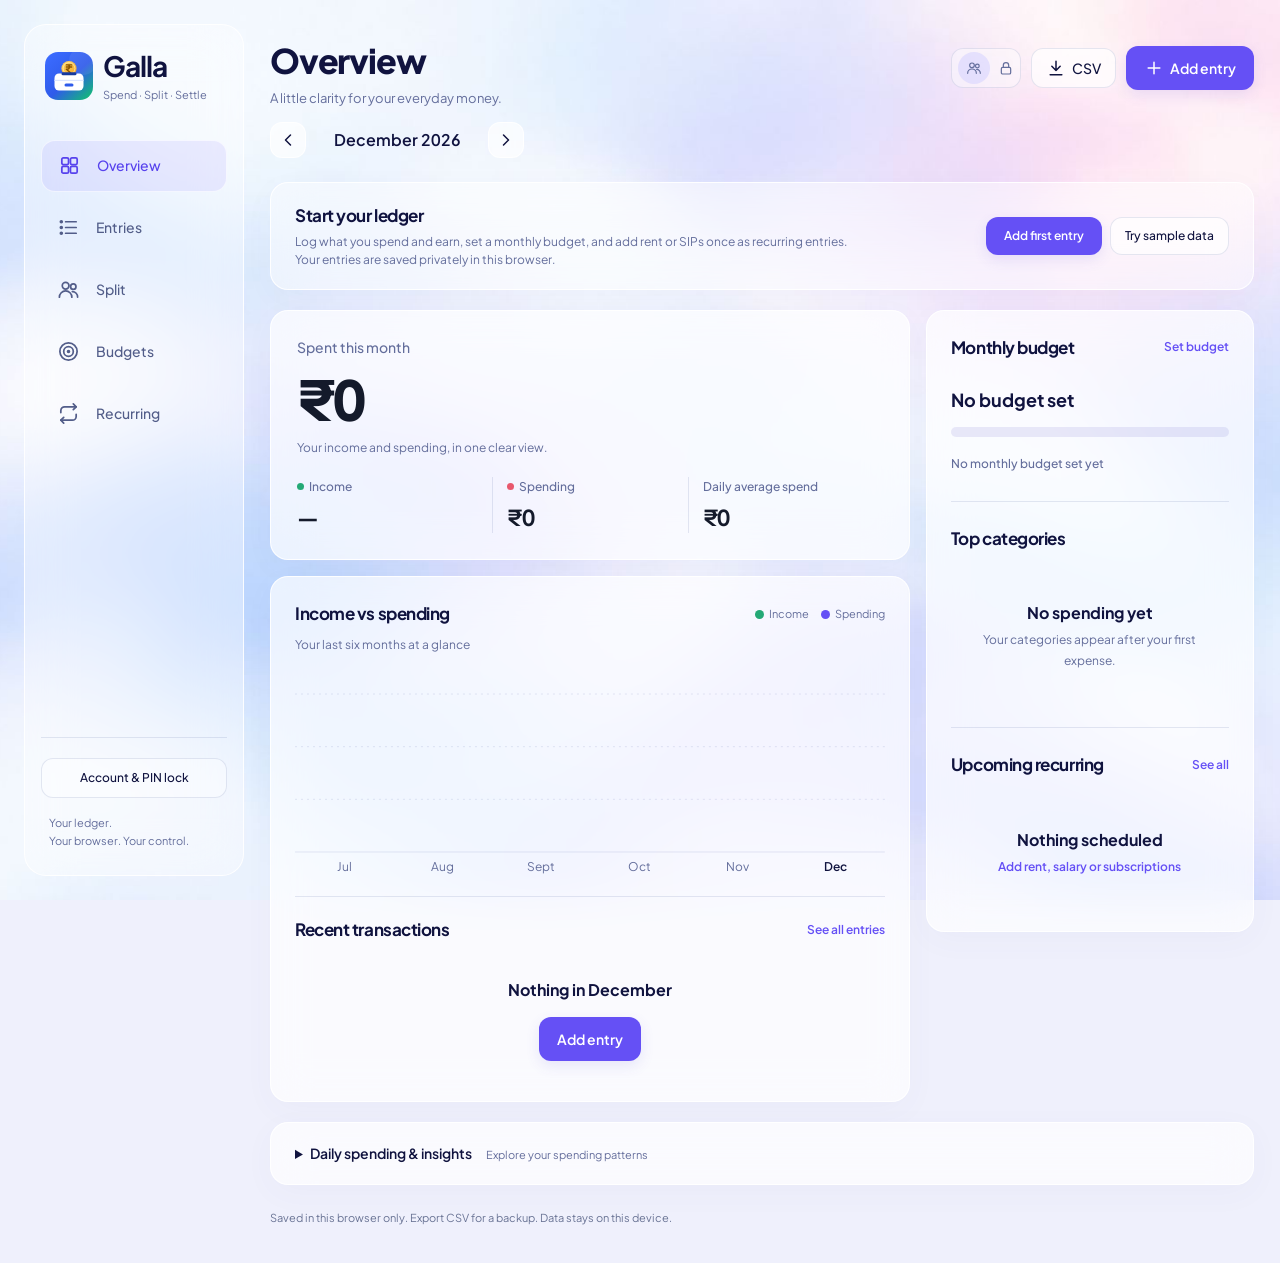
==== commit 4332431f: "Redesign Galla with responsive glass dashboard and SEO metadata" ====
--- a/out/index.html
+++ b/out/index.html
@@ -1,1408 +1,1429 @@
-<!doctype html>
-<html lang="en">
-<head>
-<meta charset="utf-8">
-<meta name="viewport" content="width=device-width,initial-scale=1,viewport-fit=cover">
-<meta name="description" content="Galla: track personal spending and split shared expenses with friends, in rupees.">
-<meta name="theme-color" content="#2F5BEA">
-<link rel="icon" type="image/svg+xml" href="assets/galla-logo.svg">
-<style>:root{color-scheme:light}body{margin:0;font:14px system-ui}img{max-width:100%}[hidden]{display:none!important}</style>
-</head>
-<body>
-<title>Galla</title>
-<link rel="preconnect" href="https://fonts.googleapis.com">
-<link rel="stylesheet" href="https://fonts.googleapis.com/css2?family=Plus+Jakarta+Sans:wght@400;500;600;700;800&display=swap">
-<style>
-/* Layout: light, airy app shell — pastel hero card, white floating cards, pill tabs; bottom nav + add button on phones, top tabs on desktop; add/edit in a bottom sheet. Single light theme by design. */
-:root{
-  color-scheme:light;
-  --bg:#F4F6FB; --surface:#FFFFFF; --surface-2:#F2F4F9; --ink:#141A2B; --muted:#6A7288; --line:#E5E8F0;
-  --accent:#2F5BEA; --accent-ink:#FFFFFF; --accent-soft:#EAF0FF; --hero:#EAF7F1; --hero-ink:#141A2B;
-  --mint:#DDF6EA; --sky:#E3ECFF; --marigold:#F5A524; --income:#12A150; --danger:#E5484D; --warn:#D98A06;
-  --shadow:0 1px 2px rgba(20,26,43,.04),0 6px 20px rgba(20,26,43,.06);
-  --display:"Plus Jakarta Sans",ui-sans-serif,system-ui,sans-serif;
-  --body:"Plus Jakarta Sans",ui-sans-serif,system-ui,sans-serif;
-  --mono:"Plus Jakarta Sans",ui-sans-serif,system-ui,sans-serif;
-}
-*{box-sizing:border-box}
-body{background:var(--bg);color:var(--ink);font:15px/1.5 var(--body);font-feature-settings:'tnum' 1;-webkit-tap-highlight-color:transparent}
-h1,h2,h3{font-family:var(--display);margin:0;text-wrap:balance}
-h2{font-size:18px;font-weight:700;letter-spacing:-.02em}
-h3{font-size:15px;font-weight:700}
-.num{font-family:var(--mono);font-variant-numeric:tabular-nums;letter-spacing:-.01em}
-.eyebrow{font-size:11px;letter-spacing:.12em;text-transform:uppercase;color:var(--muted);font-weight:600}
-button,input,select{font:inherit;color:inherit}
-button{cursor:pointer}
-:focus-visible{outline:2px solid var(--accent);outline-offset:2px}
-svg.i{width:20px;height:20px;flex:none}
-
-.app{max-width:1080px;margin:0 auto;padding:18px 16px 110px;display:grid;grid-template-columns:minmax(0,1fr);gap:18px}
-@media (min-width:1060px){.app{padding-bottom:48px}}
-
-/* header */
-.top{display:grid;gap:14px}
-.top-row{display:flex;justify-content:space-between;align-items:center;gap:12px}
-.top-row .brand{flex:1 1 auto;min-width:0}
-.top-row .brand h1,.top-row .tagline{white-space:nowrap;overflow:hidden;text-overflow:ellipsis}
-@media (max-width:520px){#exportBtn span{display:none}#exportBtn{padding:0;width:40px}.logo svg{width:40px;height:40px}}
-@media (max-width:360px){.tagline{display:none}}
-.brand{display:flex;align-items:center;gap:10px}
-.logo{display:inline-flex;flex:none}
-.logo svg{display:block;width:44px;height:44px;filter:drop-shadow(0 4px 10px rgba(47,91,234,.25))}
-.tagline{font-size:12px;color:var(--muted);font-weight:600;letter-spacing:.02em}
-.lock .logo svg{width:72px;height:72px}
-.lock-brand{display:flex;align-items:center;gap:8px;font-weight:800;font-size:18px;letter-spacing:-.03em;color:var(--ink)}
-.lock-brand .logo svg{width:28px;height:28px;filter:none}
-.brand h1{font-size:clamp(24px,5vw,30px);font-weight:800;letter-spacing:-.035em;line-height:1.1}
-.top-actions{display:flex;gap:8px;align-items:center;flex:none}
-.iconbtn{display:inline-flex;align-items:center;justify-content:center;gap:6px;height:40px;min-width:40px;padding:0 14px;border:1px solid var(--line);background:var(--surface);border-radius:99px;box-shadow:var(--shadow);font-weight:500;font-size:14px}
-.iconbtn:hover{background:var(--surface-2)}
-.primary{display:inline-flex;align-items:center;justify-content:center;gap:6px;background:var(--accent);color:var(--accent-ink);border:0;border-radius:99px;padding:0 18px;height:42px;font-weight:600;white-space:nowrap;box-shadow:0 6px 16px rgba(47,91,234,.25)}
-.primary:hover{filter:brightness(1.06)}
-.desk{display:none}
-@media (min-width:1060px){.desk{display:inline-flex}}
-.month-bar{display:flex;align-items:center;justify-content:space-between;gap:10px;flex-wrap:wrap}
-.month-nav{display:flex;align-items:center;gap:4px;background:var(--surface);border:1px solid var(--line);border-radius:99px;padding:4px;box-shadow:var(--shadow)}
-.month-nav button{border:0;background:var(--surface-2);width:34px;height:34px;border-radius:50%;display:grid;place-items:center}
-.month-nav button:hover{background:var(--surface-2)}
-.month-nav span{min-width:140px;text-align:center;font-weight:600;font-size:15px}
-.tabs{flex:none;display:none;gap:4px;background:var(--surface);border:1px solid var(--line);border-radius:99px;padding:4px;box-shadow:var(--shadow)}
-@media (min-width:1060px){.tabs{display:flex}}
-.tabs button{border:0;background:none;border-radius:99px;padding:7px 14px;font-weight:500;color:var(--muted);display:flex;gap:6px;align-items:center}
-.tabs button[aria-selected="true"]{background:var(--accent);color:var(--accent-ink)}
-.tabs svg.i{width:17px;height:17px}
-@media (min-width:1060px){.tabs svg.i{display:none}.tabs button{padding:7px 13px}.acct .nm{display:none}.acct{padding:0 4px}}
-
-/* bottom nav + fab */
-.bottom-nav{position:fixed;left:0;right:0;bottom:0;z-index:20;background:rgba(255,255,255,.92);backdrop-filter:blur(14px);-webkit-backdrop-filter:blur(14px);border-top:1px solid var(--line);display:grid;grid-template-columns:repeat(5,1fr);padding:6px 4px calc(6px + env(safe-area-inset-bottom,0px))}
-@media (min-width:1060px){.bottom-nav{display:none}}
-.bottom-nav button{border:0;background:none;display:grid;justify-items:center;gap:2px;font-size:11px;font-weight:500;color:var(--muted);padding:6px 0;border-radius:10px}
-.bottom-nav button[aria-selected="true"]{color:var(--accent)}
-.bottom-nav button[aria-selected="true"] svg{background:var(--accent-soft);color:var(--accent);border-radius:99px;padding:2px 12px;width:44px;box-sizing:content-box}
-.fab{position:fixed;right:16px;bottom:calc(78px + env(safe-area-inset-bottom,0px));z-index:21;width:58px;height:58px;border-radius:50%;border:0;background:var(--accent);color:var(--accent-ink);box-shadow:0 10px 24px rgba(47,91,234,.4);display:grid;place-items:center}
-.fab svg{width:26px;height:26px}
-@media (min-width:1060px){.fab{display:none}}
-
-/* cards */
-.card{background:var(--surface);border:1px solid rgba(229,232,240,.7);border-radius:22px;padding:20px;box-shadow:var(--shadow);min-width:0}
-.card-h{display:flex;justify-content:space-between;align-items:center;gap:10px;margin-bottom:12px;flex-wrap:wrap}
-.card-h .sub{font-size:13px;color:var(--muted)}
-.grid2{display:grid;grid-template-columns:1fr;gap:18px}
-@media (min-width:760px){.grid2{grid-template-columns:1fr 1fr}}
-.grid3{display:grid;grid-template-columns:1fr;gap:12px}
-@media (min-width:640px){.grid3{grid-template-columns:repeat(3,1fr)}}
-.panel{display:grid;gap:18px}
-
-/* hero */
-.hero{background:linear-gradient(135deg,var(--mint) 0%,#E9F4FF 55%,var(--sky) 100%);color:var(--hero-ink);border-radius:26px;padding:22px;display:grid;gap:18px;position:relative;overflow:hidden;box-shadow:var(--shadow)}
-.hero::after{content:"";position:absolute;right:-60px;top:-70px;width:220px;height:220px;border-radius:50%;background:radial-gradient(circle,rgba(47,91,234,.14),transparent 70%);pointer-events:none}
-.hero>*{position:relative;z-index:1}
-.hero .lbl{font-size:12.5px;color:var(--muted);font-weight:600}
-.hero .big{font-family:var(--display);font-weight:800;font-size:clamp(36px,9vw,52px);line-height:1.05;letter-spacing:-.045em;margin-top:4px}
-.hero .big.neg{color:var(--danger)}
-.hero-stats{display:grid;grid-template-columns:repeat(3,1fr);gap:10px}
-.hero-stat{background:rgba(255,255,255,.72);border:1px solid rgba(255,255,255,.9);border-radius:16px;padding:10px 12px;min-width:0;backdrop-filter:blur(6px)}
-.hero-stat .v{font-weight:700;font-size:clamp(14px,3.6vw,18px);white-space:nowrap;overflow:hidden;text-overflow:ellipsis;letter-spacing:-.02em}
-.hero-stat .l{font-size:11.5px;color:var(--muted);display:flex;align-items:center;gap:5px;font-weight:500}
-.hero-stat .l i{width:7px;height:7px;border-radius:50%;display:inline-block}
-.meter{height:10px;border-radius:99px;background:rgba(255,255,255,.8);overflow:hidden}
-.meter i{display:block;height:100%;background:linear-gradient(90deg,var(--income),var(--marigold));border-radius:99px;transition:width .5s}
-.meter.over i{background:var(--danger)}
-.budget-line{display:flex;flex-wrap:wrap;justify-content:space-between;gap:6px 12px;font-size:13px;margin-top:8px;color:var(--muted);font-weight:500}
-.hero .linkbtn{color:var(--accent);font-weight:600}
-.linkbtn{background:none;border:0;padding:0;text-decoration:underline;text-underline-offset:3px;font-size:13px;color:var(--accent)}
-
-/* welcome */
-.welcome{display:flex;flex-wrap:wrap;gap:14px;align-items:center;justify-content:space-between}
-.welcome p{margin:4px 0 0;color:var(--muted);max-width:52ch}
-.welcome .btns{display:flex;gap:8px;flex-wrap:wrap}
-.ghost{display:inline-flex;align-items:center;gap:6px;background:var(--surface);border:1px solid var(--line);border-radius:99px;padding:0 14px;height:40px;font-weight:500}
-.ghost:hover{background:var(--surface-2)}
-
-/* insights */
-.insight{display:grid;gap:4px}
-.insight .v{font-family:var(--display);font-weight:700;font-size:20px;letter-spacing:-.01em;overflow-wrap:anywhere}
-.insight .d{font-size:13px;color:var(--muted)}
-.up{color:var(--danger)} .down{color:var(--income)}
-
-/* donut */
-.donut-wrap{display:grid;grid-template-columns:150px 1fr;gap:18px;align-items:center}
-@media (max-width:420px){.donut-wrap{grid-template-columns:1fr;justify-items:center}}
-.donut svg{width:150px;height:150px;display:block}
-.legend{display:grid;gap:8px;width:100%;min-width:0}
-.legend-row{display:grid;grid-template-columns:12px 1fr auto;gap:8px;align-items:center;font-size:13.5px}
-.legend-row .sw{width:10px;height:10px;border-radius:3px}
-.legend-row .n{overflow:hidden;text-overflow:ellipsis;white-space:nowrap}
-.legend-row .a{color:var(--muted)}
-
-/* calendar */
-.cal{display:grid;grid-template-columns:repeat(7,1fr);gap:5px}
-.cal .dow{font-size:10.5px;color:var(--muted);text-align:center;font-weight:600;letter-spacing:.04em}
-.cal button{aspect-ratio:1;border:0;border-radius:8px;background:var(--surface-2);font-size:12px;font-family:var(--mono);display:grid;place-items:center;color:var(--ink);padding:0;max-width:100%}
-.cal button.today{outline:2px solid var(--marigold);outline-offset:-2px}
-.cal button.future{opacity:.4}
-.cal button.hot{color:var(--accent-ink)}
-.cal-key{display:flex;align-items:center;gap:6px;font-size:11.5px;color:var(--muted);margin-top:10px}
-.cal-key i{width:14px;height:10px;border-radius:3px;display:inline-block}
-
-/* trend */
-.trend svg{width:100%;height:auto;display:block}
-.key{display:flex;gap:14px;font-size:12px;color:var(--muted)}
-.key span{display:flex;align-items:center;gap:5px}
-.key i{width:10px;height:10px;border-radius:3px;display:inline-block}
-
-/* transactions */
-.filters{display:flex;gap:8px;flex-wrap:wrap;align-items:center}
-.search{position:relative;flex:1 1 200px;min-width:0}
-.search svg{position:absolute;left:10px;top:50%;transform:translateY(-50%);width:17px;height:17px;color:var(--muted)}
-.search input{width:100%;padding:9px 10px 9px 34px;border:1px solid var(--line);border-radius:99px;background:var(--surface)}
-select.sel{padding:9px 10px;border:1px solid var(--line);border-radius:10px;background:var(--surface);min-width:0;max-width:100%}
-.seg{display:inline-flex;background:var(--surface-2);border:1px solid var(--line);border-radius:99px;padding:3px;gap:2px}
-.seg button{border:0;background:none;padding:6px 13px;border-radius:99px;font-size:13.5px;font-weight:500;color:var(--muted)}
-.seg button[aria-pressed="true"]{background:var(--surface);color:var(--ink);box-shadow:0 1px 2px rgba(0,0,0,.08)}
-.chip{display:inline-flex;align-items:center;gap:6px;background:var(--accent-soft);border-radius:99px;padding:4px 6px 4px 12px;font-size:13px;font-weight:500}
-.chip button{border:0;background:none;display:grid;place-items:center;width:22px;height:22px;border-radius:50%}
-.chip svg{width:14px;height:14px}
-.filter-sum{display:flex;justify-content:space-between;flex-wrap:wrap;gap:8px;font-size:13px;color:var(--muted);margin-top:12px}
-.day{margin-top:16px}
-.day-h{display:flex;justify-content:space-between;font-size:12px;color:var(--muted);font-weight:600;letter-spacing:.04em;text-transform:uppercase;padding-bottom:6px;border-bottom:1px solid var(--line)}
-.tx{display:grid;grid-template-columns:42px 1fr auto;gap:12px;align-items:center;padding:10px 4px;border-bottom:1px solid var(--line);border-radius:10px;cursor:pointer;width:100%;background:none;border-left:0;border-right:0;border-top:0;text-align:left}
-.tx:hover{background:var(--surface-2)}
-.tx:last-child{border-bottom:0}
-.cat-ic{width:42px;height:42px;border-radius:14px;display:grid;place-items:center}
-.cat-ic svg{width:20px;height:20px}
-.tx .t{min-width:0}
-.tx .d{font-weight:500;overflow-wrap:anywhere;display:flex;align-items:center;gap:6px;flex-wrap:wrap}
-.tx .m{font-size:12.5px;color:var(--muted)}
-.tx .amt{font-family:var(--mono);font-weight:600;font-variant-numeric:tabular-nums;white-space:nowrap}
-.tx .amt.in{color:var(--income)}
-.tag{font-size:10.5px;padding:1px 7px;border-radius:99px;background:var(--surface-2);border:1px solid var(--line);color:var(--muted);font-weight:500;display:inline-flex;gap:3px;align-items:center}
-.tag svg{width:11px;height:11px}
-.empty{text-align:center;padding:30px 12px;color:var(--muted)}
-.empty strong{display:block;color:var(--ink);font-family:var(--display);font-size:18px;margin-bottom:4px}
-.empty .btns{display:flex;gap:8px;justify-content:center;flex-wrap:wrap;margin-top:14px}
-
-/* budgets */
-.bud{display:grid;grid-template-columns:40px 1fr;gap:12px;padding:12px 0;border-bottom:1px solid var(--line);align-items:center}
-.bud:last-child{border-bottom:0}
-.bud .top{display:flex;justify-content:space-between;gap:8px;align-items:center;flex-wrap:wrap}
-.bud .n{font-weight:500}
-.bud .bar{height:8px;border-radius:99px;background:var(--surface-2);overflow:hidden;margin:7px 0 4px}
-.bud .bar i{display:block;height:100%;border-radius:99px}
-.bud .meta{display:flex;justify-content:space-between;gap:8px;font-size:12.5px;color:var(--muted);flex-wrap:wrap}
-.limit{display:flex;align-items:center;gap:4px;font-size:13px;color:var(--muted)}
-.limit input{width:96px;padding:5px 8px;border:1px solid var(--line);border-radius:8px;background:var(--surface-2);text-align:right;font-family:var(--mono)}
-.status{font-size:11px;font-weight:600;padding:2px 8px;border-radius:99px}
-.status.ok{background:color-mix(in srgb,var(--income) 16%,transparent);color:var(--income)}
-.status.near{background:color-mix(in srgb,var(--warn) 18%,transparent);color:var(--warn)}
-.status.over{background:color-mix(in srgb,var(--danger) 16%,transparent);color:var(--danger)}
-.overall{display:flex;gap:10px;align-items:center;flex-wrap:wrap}
-.overall input{width:150px;padding:9px 10px;border:1px solid var(--line);border-radius:10px;background:var(--surface-2);font-family:var(--mono)}
-
-/* recurring */
-.rule{display:grid;grid-template-columns:40px 1fr auto;gap:12px;align-items:center;padding:12px 0;border-bottom:1px solid var(--line)}
-.rule:last-child{border-bottom:0}
-.rule .d{font-weight:500;overflow-wrap:anywhere}
-.rule .m{font-size:12.5px;color:var(--muted)}
-.rule .acts{display:flex;gap:6px;align-items:center}
-.rule.paused{opacity:.55}
-.smallbtn{border:1px solid var(--line);background:var(--surface);border-radius:8px;padding:4px 10px;font-size:13px}
-.smallbtn.danger{color:var(--danger)}
-.note{font-size:13.5px;color:var(--muted);margin:0 0 6px;max-width:62ch}
-
-/* sheet */
-.scrim{position:fixed;inset:0;z-index:40;background:rgba(6,20,17,.45);display:flex;align-items:flex-end;justify-content:center}
-@media (min-width:640px){.scrim{align-items:center;padding:16px}}
-.sheet{background:var(--surface);width:100%;max-width:540px;border-radius:28px 28px 0 0;max-height:92dvh;overflow:auto;padding:10px 18px calc(18px + env(safe-area-inset-bottom,0px));animation:up .22s ease-out}
-@media (min-width:640px){.sheet{border-radius:20px;padding:18px 22px 22px}}
-@keyframes up{from{transform:translateY(24px);opacity:.4}to{transform:none;opacity:1}}
-.grab{width:40px;height:4px;border-radius:99px;background:var(--line);margin:0 auto 12px}
-@media (min-width:640px){.grab{display:none}}
-.sheet-h{display:flex;justify-content:space-between;align-items:center;margin-bottom:14px}
-.sheet form{display:grid;gap:14px}
-.amount-field{display:flex;align-items:baseline;gap:6px;border-bottom:2px solid var(--line);padding-bottom:6px}
-.amount-field:focus-within{border-color:var(--accent)}
-.amount-field span{font-family:var(--display);font-size:30px;font-weight:700;color:var(--muted)}
-.amount-field input::-webkit-outer-spin-button,.amount-field input::-webkit-inner-spin-button{-webkit-appearance:none;margin:0}
-.amount-field input{letter-spacing:-.04em;-moz-appearance:textfield;appearance:textfield;border:0;background:none;font-family:var(--display);font-size:40px;font-weight:800;width:100%;min-width:0;letter-spacing:-.02em;outline:none}
-.quick{display:flex;gap:6px;flex-wrap:wrap}
-.quick button{border:1px solid var(--line);background:var(--surface-2);border-radius:99px;padding:4px 12px;font-size:13px;font-family:var(--mono)}
-.fl{display:grid;gap:5px;font-size:12.5px;color:var(--muted);font-weight:500;min-width:0}
-.fl input,.fl select{padding:10px 11px;border:1px solid var(--line);border-radius:10px;background:var(--surface-2);width:100%;min-width:0;font-size:15px;color:var(--ink)}
-.row2{display:grid;grid-template-columns:1fr 1fr;gap:10px}
-.catgrid{display:grid;grid-template-columns:repeat(auto-fill,minmax(88px,1fr));gap:6px}
-.catgrid label{display:grid;justify-items:center;gap:4px;padding:8px 4px;border:1px solid var(--line);border-radius:12px;font-size:11.5px;text-align:center;cursor:pointer;line-height:1.2;color:var(--ink)}
-.catgrid input{position:absolute;opacity:0;pointer-events:none}
-.catgrid label:has(input:checked){border-color:var(--accent);background:var(--accent-soft)}
-.catgrid label:has(input:focus-visible){outline:2px solid var(--accent)}
-.catgrid .cat-ic{width:34px;height:34px;border-radius:10px}
-.check{display:flex;gap:10px;align-items:flex-start;font-size:14px;padding:10px 12px;border:1px solid var(--line);border-radius:12px;background:var(--surface-2);cursor:pointer}
-.check input{margin-top:3px;accent-color:var(--accent);width:17px;height:17px}
-.check small{display:block;color:var(--muted);font-size:12.5px}
-.sheet-actions{display:flex;gap:8px}
-.sheet-actions .primary{flex:1;height:48px;font-size:16px}
-.dangerbtn{border:1px solid var(--line);background:none;color:var(--danger);border-radius:10px;padding:0 14px;height:48px;font-weight:500}
-.dangerbtn.confirm{background:var(--danger);color:#fff;border-color:var(--danger)}
-
-/* split */
-.av{width:40px;height:40px;border-radius:50%;display:grid;place-items:center;font-weight:700;font-family:var(--display);font-size:14px;flex:none;letter-spacing:-.02em}
-.av.sm{width:28px;height:28px;font-size:10.5px}
-.av.lg{width:52px;height:52px;font-size:18px}
-.person{display:grid;grid-template-columns:40px 1fr auto;gap:12px;align-items:center;padding:10px 4px;width:100%;background:none;border:0;border-bottom:1px solid var(--line);text-align:left;border-radius:10px}
-.person:hover{background:var(--surface-2)}
-.person:last-child{border-bottom:0}
-.person .n{font-weight:500;overflow-wrap:anywhere}
-.person .m{font-size:12.5px;color:var(--muted)}
-.bal{text-align:right;font-size:11.5px;color:var(--muted);white-space:nowrap}
-.bal b{display:block;font-family:var(--mono);font-size:15px;font-weight:600;color:var(--ink)}
-.bal.pos b{color:var(--income)} .bal.neg b{color:var(--danger)}
-.groups{display:grid;gap:10px;grid-template-columns:repeat(auto-fill,minmax(230px,1fr))}
-.group{border:1px solid var(--line);border-radius:18px;padding:16px;background:linear-gradient(160deg,var(--surface-2),var(--surface));text-align:left;display:grid;gap:10px;width:100%}
-.group:hover{border-color:var(--accent)}
-.group .gn{font-family:var(--display);font-weight:700;font-size:16px;overflow-wrap:anywhere}
-.group .gm{display:flex;justify-content:space-between;align-items:center;gap:8px;font-size:12.5px;color:var(--muted)}
-.stack{display:flex}
-.stack .av{margin-left:-4px;box-shadow:0 0 0 2px var(--surface)}
-.stack .av:first-child{margin-left:0}
-.pos-t{color:var(--income)} .neg-t{color:var(--danger)}
-.splitbox{display:grid;gap:12px;padding:12px;border:1px solid var(--line);border-radius:12px;background:var(--surface-2)}
-.pchips{display:flex;flex-wrap:wrap;gap:6px}
-.pchips label{display:inline-flex;align-items:center;gap:6px;border:1px solid var(--line);border-radius:99px;padding:3px 11px 3px 3px;font-size:13px;cursor:pointer;background:var(--surface);color:var(--ink)}
-.pchips input{position:absolute;opacity:0;pointer-events:none}
-.pchips label:has(input:checked){border-color:var(--accent);background:var(--accent-soft)}
-.pchips label:has(input:focus-visible){outline:2px solid var(--accent)}
-.shares{display:grid;gap:6px}
-.share-row{display:grid;grid-template-columns:1fr 110px;gap:8px;align-items:center;font-size:14px;color:var(--ink)}
-.share-row>span{display:flex;gap:8px;align-items:center;min-width:0}
-.share-row input{padding:7px 9px;border:1px solid var(--line);border-radius:8px;background:var(--surface);text-align:right;font-family:var(--mono);width:100%}
-.share-row .calc{font-family:var(--mono);text-align:right;color:var(--muted)}
-.remain{font-size:12.5px;color:var(--muted)} .remain.bad{color:var(--danger)}
-.inline-add{display:flex;gap:6px;flex-wrap:wrap}
-.inline-add input{flex:1 1 140px;min-width:0;padding:8px 10px;border:1px solid var(--line);border-radius:8px;background:var(--surface)}
-.dsec{display:grid;gap:8px;padding:14px 0;border-top:1px solid var(--line)}
-.dsec:first-of-type{border-top:0}
-.dsec h3{font-size:14px}
-.dhead{display:flex;gap:12px;align-items:center;min-width:0}
-.dhead .t{min-width:0}
-.dhead h2{overflow-wrap:anywhere}
-.dstatus{font-size:14px;color:var(--muted)}
-.hist{display:grid;grid-template-columns:1fr auto;gap:10px;align-items:center;padding:8px 0;border-bottom:1px dashed var(--line);font-size:14px}
-.hist:last-child{border-bottom:0}
-.hist .m{font-size:12px;color:var(--muted)}
-.hist .r{display:flex;gap:6px;align-items:center;font-family:var(--mono);white-space:nowrap}
-.suggest{display:grid;grid-template-columns:auto 1fr auto;gap:10px;align-items:center;padding:8px 0;border-bottom:1px dashed var(--line);font-size:14px}
-.suggest:last-child{border-bottom:0}
-.upi{display:flex;gap:8px;align-items:center;font-size:13px;color:var(--muted);flex-wrap:wrap}
-.upi code{font-family:var(--mono);color:var(--ink);background:var(--surface-2);padding:2px 6px;border-radius:6px;overflow-wrap:anywhere}
-.acct{display:inline-flex;align-items:center;gap:8px;height:40px;padding:0 12px 0 4px;border:1px solid var(--line);background:var(--surface);border-radius:99px;box-shadow:var(--shadow);font-weight:600;font-size:14px;max-width:190px}
-.acct .av{width:32px;height:32px;font-size:12px}
-.acct .nm{overflow:hidden;text-overflow:ellipsis;white-space:nowrap}
-.acct svg.i{width:16px;height:16px;color:var(--muted)}
-@media (max-width:420px){.acct .nm{display:none}.acct{padding:0 4px}}
-.lock{position:fixed;inset:0;z-index:80;background:linear-gradient(160deg,var(--mint),#EEF5FF 50%,var(--sky));display:grid;place-items:center;padding:24px 16px calc(24px + env(safe-area-inset-bottom,0px))}
-.lock-box{width:100%;max-width:340px;display:grid;gap:18px;justify-items:center;text-align:center}
-.lock-box h1{font-size:26px;font-weight:800;letter-spacing:-.035em}
-.lock-box p{margin:0;color:var(--muted);font-size:14px}
-.lock .av.lg{width:64px;height:64px;font-size:22px;box-shadow:0 6px 18px rgba(20,26,43,.1)}
-.dots{display:flex;gap:14px;height:18px}
-.dots i{width:14px;height:14px;border-radius:50%;border:2px solid var(--accent);transition:background .15s}
-.dots i.on{background:var(--accent)}
-.dots.err{animation:shake .35s}
-.dots.err i{border-color:var(--danger)}
-@keyframes shake{25%{transform:translateX(-8px)}50%{transform:translateX(8px)}75%{transform:translateX(-4px)}}
-.keypad{display:grid;grid-template-columns:repeat(3,72px);gap:14px;justify-content:center}
-.keypad button{width:72px;height:72px;border-radius:50%;border:0;background:rgba(255,255,255,.85);font-size:26px;font-weight:600;box-shadow:var(--shadow);color:var(--ink)}
-.keypad button:active{background:var(--accent-soft)}
-.keypad button.blank{visibility:hidden}
-.keypad button.bk{background:none;box-shadow:none;font-size:15px;color:var(--muted)}
-.lock-msg{min-height:20px;font-size:13.5px;color:var(--danger);font-weight:500}
-.lock-loading{color:var(--muted);font-weight:500}
-.pinrow{display:grid;grid-template-columns:1fr 1fr;gap:10px}
-.pinrow input{padding:10px 12px;border:1px solid var(--line);border-radius:12px;background:var(--surface-2);font-size:18px;letter-spacing:.4em;text-align:center;width:100%;min-width:0}
-.statusline{font-size:12px;color:var(--muted);text-align:center}
-.toast{position:fixed;left:50%;top:calc(12px + env(safe-area-inset-top,0px));bottom:auto;transform:translate(-50%,-8px);max-width:calc(100% - 32px);text-align:center;box-shadow:0 8px 24px rgba(20,26,43,.18);border-radius:99px;background:var(--ink);color:var(--bg);padding:9px 16px;border-radius:10px;font-size:14px;opacity:0;transition:opacity .2s,transform .2s;pointer-events:none;z-index:90;white-space:normal}
-.toast.show{transform:translate(-50%,0)}
-.toast.show{opacity:1}
-@media (prefers-reduced-motion:reduce){*{transition:none!important;animation:none!important}}
-</style>
-
-<div class="app">
-  <header class="top">
-    <div class="top-row">
-      <div class="brand"><span class="logo" id="brandLogo"></span><div><h1>Galla</h1><div class="tagline">Spend · Split · Settle</div></div></div>
-      <nav class="tabs" id="topTabs" role="tablist" aria-label="Sections"></nav>
-      <div class="top-actions">
-        <button class="acct" id="acctBtn" aria-label="Account and PIN lock"><span id="acctAv"></span><span class="nm" id="acctName">Account</span><svg class="i" data-i="lock"></svg></button>
-        <button class="iconbtn" id="exportBtn" hidden title="Export all entries as CSV" aria-label="Export CSV"><svg class="i" data-i="download"></svg><span>CSV</span></button>
-        <button class="primary desk" id="addBtnDesk"><svg class="i" data-i="plus"></svg>Add entry</button>
-      </div>
-    </div>
-    <div class="month-bar" id="monthBar">
-      <div class="month-nav" aria-label="Choose month">
-        <button id="prevM" aria-label="Previous month"><svg class="i" data-i="chevL"></svg></button>
-        <span id="monthLabel">—</span>
-        <button id="nextM" aria-label="Next month"><svg class="i" data-i="chevR"></svg></button>
-      </div>
-      <button class="linkbtn" id="thisMonth" hidden>Back to this month</button>
-    </div>
-  </header>
-
-  <main>
-    <!-- OVERVIEW -->
-    <section class="panel" data-panel="overview">
-      <div class="card welcome" id="welcome" hidden>
-        <div><h2>Start your ledger</h2><p>Log what you spend and earn, set a monthly budget, and add rent or SIPs once as recurring entries. Everything saves to your account.</p></div>
-        <div class="btns"><button class="primary" data-add>Add first entry</button><button class="ghost" data-sample>Try sample data</button></div>
-      </div>
-
-      <div class="hero">
-        <div>
-          <div class="lbl" id="balLbl">Left this month</div>
-          <div class="big num" id="balance">₹0</div>
-        </div>
-        <div class="hero-stats">
-          <div class="hero-stat"><div class="l"><i style="background:var(--income)"></i>Income</div><div class="v" id="hIncome">₹0</div></div>
-          <div class="hero-stat"><div class="l"><i style="background:var(--marigold)"></i>Spent</div><div class="v" id="hSpent">₹0</div></div>
-          <div class="hero-stat" title="Average day-to-day spending. Leaves out rent, investments and recurring payments."><div class="l">Daily spend</div><div class="v" id="hDaily">₹0</div></div>
-        </div>
-        <div>
-          <div class="meter" id="meter"><i style="width:0"></i></div>
-          <div class="budget-line"><span id="budgetText">No monthly budget set</span><button class="linkbtn" data-goto="budgets">Budgets</button></div>
-        </div>
-      </div>
-
-      <div class="grid3" id="insights"></div>
-
-      <div class="grid2">
-        <section class="card">
-          <div class="card-h"><h2>Where it went</h2><span class="sub" id="donutSub"></span></div>
-          <div id="donut"></div>
-        </section>
-        <section class="card">
-          <div class="card-h"><h2>Daily spending</h2><span class="sub">Tap a day to see entries</span></div>
-          <div id="cal"></div>
-        </section>
-      </div>
-
-      <section class="card">
-        <div class="card-h"><h2>Last 6 months</h2><div class="key"><span><i style="background:var(--income)"></i>Income</span><span><i style="background:var(--accent)"></i>Spent</span></div></div>
-        <div class="trend" id="trend"></div>
-      </section>
-
-      <section class="card">
-        <div class="card-h"><h2>Recent</h2><button class="linkbtn" data-goto="transactions">See all</button></div>
-        <div id="recent"></div>
-      </section>
-    </section>
-
-    <!-- TRANSACTIONS -->
-    <section class="panel" data-panel="transactions" hidden>
-      <section class="card">
-        <div class="filters">
-          <div class="search"><svg class="i" data-i="search"></svg><input id="search" type="search" placeholder="Search description or category" aria-label="Search entries"></div>
-          <div class="seg" id="typeSeg" role="group" aria-label="Entry type">
-            <button data-type="" aria-pressed="true">All</button><button data-type="expense" aria-pressed="false">Spent</button><button data-type="income" aria-pressed="false">Income</button>
-          </div>
-          <select class="sel" id="catFilter" aria-label="Filter by category"><option value="">All categories</option></select>
-        </div>
-        <div id="dayChip"></div>
-        <div class="filter-sum" id="filterSum"></div>
-        <div id="list"></div>
-        <div id="sampleRemove" hidden style="margin-top:14px;text-align:center"><button class="linkbtn" id="removeSamples">Remove all sample entries</button></div>
-      </section>
-    </section>
-
-    <!-- SPLIT -->
-    <section class="panel" data-panel="split" hidden>
-      <div class="hero">
-        <div><div class="lbl">Across all friends, you are</div><div class="big" id="sNet" style="font-size:clamp(30px,7vw,44px)">all settled up</div></div>
-        <div class="hero-stats" style="grid-template-columns:repeat(2,1fr)">
-          <div class="hero-stat"><div class="l"><i style="background:var(--income)"></i>Owed to you</div><div class="v" id="sOwed">₹0</div></div>
-          <div class="hero-stat"><div class="l"><i style="background:var(--danger)"></i>You owe</div><div class="v" id="sOwe">₹0</div></div>
-        </div>
-      </div>
-      <section class="card">
-        <div class="card-h"><h2>Groups</h2><button class="ghost" id="newGroup"><svg class="i" data-i="plus"></svg>New group</button></div>
-        <div id="groups"></div>
-      </section>
-      <section class="card">
-        <div class="card-h"><h2>Friends</h2><button class="ghost" id="newFriend"><svg class="i" data-i="plus"></svg>Add friend</button></div>
-        <div id="friends"></div>
-      </section>
-      <section class="card">
-        <div class="card-h"><h2>Recent activity</h2><button class="primary" id="addShared"><svg class="i" data-i="plus"></svg>Add shared expense</button></div>
-        <div id="splitActivity"></div>
-      </section>
-    </section>
-
-    <!-- BUDGETS -->
-    <section class="panel" data-panel="budgets" hidden>
-      <section class="card">
-        <div class="card-h"><h2>Monthly budget</h2><span class="sub">Applies to every month</span></div>
-        <div class="overall">
-          <label class="limit" for="overallBudget">₹ <input id="overallBudget" type="number" min="0" step="500" inputmode="numeric" placeholder="40000"></label>
-          <span class="note" id="overallNote" style="margin:0"></span>
-        </div>
-      </section>
-      <section class="card">
-        <div class="card-h"><h2>Category limits</h2><span class="sub" id="budMonth"></span></div>
-        <p class="note">Set a limit for the categories you want to watch. Leave the rest blank.</p>
-        <div id="budList"></div>
-      </section>
-    </section>
-
-    <!-- RECURRING -->
-    <section class="panel" data-panel="recurring" hidden>
-      <section class="card">
-        <div class="card-h"><h2>Recurring every month</h2><button class="primary" id="addRule"><svg class="i" data-i="plus"></svg>New</button></div>
-        <p class="note">Rent, salary, SIPs, subscriptions and EMIs. Each one is logged automatically on its day, every month. Pause one to stop it without losing it.</p>
-        <div id="rules"></div>
-      </section>
-    </section>
-  </main>
-  <div class="statusline" id="status">Loading your ledger…</div>
-</div>
-
-<nav class="bottom-nav" id="bottomNav" role="tablist" aria-label="Sections"></nav>
-<button class="fab" id="fab" aria-label="Add entry"><svg class="i" data-i="plus"></svg></button>
-
-<div class="scrim" id="scrim" hidden>
-  <div class="sheet" role="dialog" aria-modal="true" aria-labelledby="sheetTitle">
-    <div class="grab"></div>
-    <div class="sheet-h"><h2 id="sheetTitle">Add entry</h2><button class="iconbtn" id="closeSheet" aria-label="Close"><svg class="i" data-i="x"></svg></button></div>
-    <form id="form" autocomplete="off">
-      <div class="seg" id="formType" role="group" aria-label="Entry type" style="justify-self:start">
-        <button type="button" data-type="expense" aria-pressed="true">Expense</button><button type="button" data-type="income" aria-pressed="false">Income</button>
-      </div>
-      <div>
-        <label class="amount-field" for="fAmount"><span>₹</span><input id="fAmount" type="number" inputmode="decimal" min="0" step="0.01" placeholder="0" required aria-label="Amount in rupees"></label>
-        <div class="quick" id="quick" style="margin-top:10px"></div>
-      </div>
-      <label class="fl">What for<input id="fDesc" type="text" maxlength="80" placeholder="Lunch at office canteen" required></label>
-      <div class="fl"><span>Category</span><div class="catgrid" id="catGrid" role="radiogroup" aria-label="Category"></div></div>
-      <div id="splitWrap" style="display:grid;gap:10px">
-        <label class="check"><input type="checkbox" id="fSplit"><span>Split with friends<small>Share this with a group or friends. Only your share counts as your spending.</small></span></label>
-        <div class="splitbox" id="splitBox" hidden>
-          <div class="row2">
-            <label class="fl">Group<select id="fGroup"></select></label>
-            <label class="fl">Paid by<select id="fPaidBy"></select></label>
-          </div>
-          <div class="fl"><span>Split between</span><div class="pchips" id="pChips"></div></div>
-          <div class="inline-add"><input id="quickFriend" placeholder="Add someone new by name" maxlength="40" aria-label="New friend name"><button type="button" class="smallbtn" id="quickFriendBtn">Add</button></div>
-          <div class="seg" id="splitMode" role="group" aria-label="How to split" style="justify-self:start"><button type="button" data-m="equal" aria-pressed="true">Equally</button><button type="button" data-m="exact" aria-pressed="false">Exact ₹</button><button type="button" data-m="pct" aria-pressed="false">Percent</button></div>
-          <div class="shares" id="shares"></div>
-          <div class="remain" id="remain"></div>
-        </div>
-      </div>
-      <div class="row2">
-        <label class="fl">Paid via<select id="fPay"><option>UPI</option><option>Card</option><option>Cash</option><option>Net banking</option><option>Auto-debit</option></select></label>
-        <label class="fl">Date<input id="fDate" type="date" required></label>
-      </div>
-      <label class="check" id="repeatWrap"><input type="checkbox" id="fRepeat"><span>Repeat every month<small id="repeatHint">Logged automatically on this day each month</small></span></label>
-      <div class="sheet-actions"><button type="button" class="dangerbtn" id="deleteBtn" hidden>Delete</button><button class="primary" id="submitBtn" type="submit">Add expense</button></div>
-    </form>
-  </div>
-</div>
-<div class="scrim" id="scrim2" hidden>
-  <div class="sheet" role="dialog" aria-modal="true" aria-label="Details"><div class="grab"></div><div id="detail"></div></div>
-</div>
-<div class="lock" id="lock" role="dialog" aria-modal="true" aria-label="Unlock Galla">
-  <div class="lock-box" id="lockBox"><span class="logo" id="lockLogo"></span><div class="lock-loading">Opening Galla…</div></div>
-</div>
-<div class="toast" id="toast" role="status" aria-live="polite"></div>
-
-<script>
-// ---------- constants ----------
-const ICONS={
-  food:'<path d="M7 3v8M5 3v5a2 2 0 0 0 4 0V3M7 11v10M17 3c-2 0-3 2-3 5s1 4 3 4v9"/>',
-  basket:'<path d="M3 9h18l-2 11H5z"/><path d="M8 9l4-6 4 6M9 13v4M15 13v4"/>',
-  car:'<path d="M4 16v-4l2-5h12l2 5v4z"/><circle cx="8" cy="16.5" r="1.8"/><circle cx="16" cy="16.5" r="1.8"/><path d="M4 12h16"/>',
-  home:'<path d="M3 11l9-7 9 7"/><path d="M5 10v10h14V10"/><path d="M10 20v-6h4v6"/>',
-  bolt:'<path d="M13 2L4 14h7l-1 8 9-12h-7z"/>',
-  bag:'<path d="M5 8h14l-1 13H6z"/><path d="M9 8a3 3 0 0 1 6 0"/>',
-  heart:'<path d="M12 20s-8-4.8-8-10.5A4.5 4.5 0 0 1 12 7a4.5 4.5 0 0 1 8 2.5C20 15.2 12 20 12 20z"/>',
-  film:'<rect x="3" y="5" width="18" height="14" rx="2"/><path d="M7 5v14M17 5v14M3 12h4M17 12h4"/>',
-  globe:'<circle cx="12" cy="12" r="9"/><path d="M3 12h18M12 3c3 3 3 15 0 18M12 3c-3 3-3 15 0 18"/>',
-  book:'<path d="M4 5a2 2 0 0 1 2-2h14v16H6a2 2 0 0 0-2 2z"/><path d="M4 21V5M9 7h7"/>',
-  chart:'<path d="M4 20V10M10 20V4M16 20v-7M22 20H2"/>',
-  dots:'<circle cx="6" cy="12" r="1.3"/><circle cx="12" cy="12" r="1.3"/><circle cx="18" cy="12" r="1.3"/>',
-  brief:'<rect x="3" y="7" width="18" height="13" rx="2"/><path d="M9 7V5h6v2M3 13h18"/>',
-  laptop:'<rect x="5" y="5" width="14" height="10" rx="1.5"/><path d="M3 19h18"/>',
-  pct:'<path d="M19 5L5 19"/><circle cx="7" cy="7" r="2.2"/><circle cx="17" cy="17" r="2.2"/>',
-  back:'<path d="M9 14L4 9l5-5"/><path d="M4 9h11a5 5 0 0 1 0 10h-3"/>',
-  gift:'<rect x="3" y="8" width="18" height="5" rx="1"/><path d="M5 13v8h14v-8M12 8v13M12 8S10 3 7.5 4.5 9 8 12 8zM12 8s2-5 4.5-3.5S15 8 12 8z"/>',
-  plus:'<path d="M12 5v14M5 12h14"/>',
-  grid:'<rect x="4" y="4" width="7" height="7" rx="1.5"/><rect x="13" y="4" width="7" height="7" rx="1.5"/><rect x="4" y="13" width="7" height="7" rx="1.5"/><rect x="13" y="13" width="7" height="7" rx="1.5"/>',
-  list:'<path d="M9 6h11M9 12h11M9 18h11"/><circle cx="4.5" cy="6" r="1"/><circle cx="4.5" cy="12" r="1"/><circle cx="4.5" cy="18" r="1"/>',
-  target:'<circle cx="12" cy="12" r="9"/><circle cx="12" cy="12" r="5"/><circle cx="12" cy="12" r="1"/>',
-  repeat:'<path d="M17 2l3 3-3 3"/><path d="M4 11V9a4 4 0 0 1 4-4h12"/><path d="M7 22l-3-3 3-3"/><path d="M20 13v2a4 4 0 0 1-4 4H4"/>',
-  download:'<path d="M12 4v11M7 10l5 5 5-5M5 20h14"/>',
-  search:'<circle cx="11" cy="11" r="7"/><path d="M20 20l-4-4"/>',
-  chevL:'<path d="M15 6l-6 6 6 6"/>', chevR:'<path d="M9 6l6 6-6 6"/>',
-  x:'<path d="M6 6l12 12M18 6L6 18"/>',
-  lock:'<rect x="5" y="11" width="14" height="10" rx="2"/><path d="M8 11V8a4 4 0 0 1 8 0v3"/>',
-  users:'<circle cx="9" cy="8" r="3.5"/><path d="M2.5 20a6.5 6.5 0 0 1 13 0"/><circle cx="17" cy="9" r="2.8"/><path d="M16 14.2A5.5 5.5 0 0 1 21.5 20"/>',
-  swap:'<path d="M7 4L3 8l4 4M3 8h14M17 12l4 4-4 4M21 16H7"/>'
-};
-let _logoN=0;
-const LOGO_INNER='<defs><linearGradient id="gBg" x1="4" y1="2" x2="44" y2="46" gradientUnits="userSpaceOnUse"><stop offset="0" stop-color="#3B6BFF"/><stop offset=".55" stop-color="#2F5BEA"/><stop offset="1" stop-color="#14B87A"/></linearGradient><linearGradient id="gCoin" x1="17" y1="8" x2="31" y2="24" gradientUnits="userSpaceOnUse"><stop offset="0" stop-color="#FFD866"/><stop offset="1" stop-color="#F5A524"/></linearGradient></defs><rect width="48" height="48" rx="13" fill="url(#gBg)"/><circle cx="38" cy="9" r="14" fill="#FFFFFF" opacity=".08"/><circle cx="24" cy="16.5" r="7.6" fill="url(#gCoin)"/><circle cx="24" cy="16.5" r="5.9" fill="none" stroke="#FFF3C4" stroke-width=".8" opacity=".8"/><path d="M21.3 12.9h5.4M21.3 15h5.4M22.3 12.9c2.9 0 2.9 4.3 0 4.3h-1l3.9 3.3" fill="none" stroke="#8A5300" stroke-width="1.35" stroke-linecap="round" stroke-linejoin="round"/><rect x="9.5" y="21.5" width="29" height="17" rx="4.5" fill="#FFFFFF"/><rect x="16.5" y="20.3" width="15" height="3" rx="1.5" fill="#173A9E"/><path d="M9.5 28.4h29" stroke="#DCE6FF" stroke-width="1.2"/><rect x="19.5" y="31.4" width="9" height="3" rx="1.5" fill="#2F5BEA"/>';
-function logo(label="Galla"){const n=++_logoN;return `<svg viewBox="0 0 48 48" role="img" aria-label="${label}">${LOGO_INNER.replace(/gBg/g,'gBg'+n).replace(/gCoin/g,'gCoin'+n)}</svg>`}
-const svg=(n,cls="i")=>`<svg class="${cls}" viewBox="0 0 24 24" fill="none" stroke="currentColor" stroke-width="1.8" stroke-linecap="round" stroke-linejoin="round" aria-hidden="true">${ICONS[n]||ICONS.dots}</svg>`;
-document.querySelectorAll("svg[data-i]").forEach(s=>s.outerHTML=svg(s.dataset.i));
-document.getElementById("brandLogo").innerHTML=logo();
-document.getElementById("lockLogo").innerHTML=logo();
-
-const EXP=[
-  {n:"Food & dining",c:"#E0901B",i:"food"},{n:"Groceries",c:"#2F8F55",i:"basket"},{n:"Transport",c:"#3B7DD8",i:"car"},
-  {n:"Rent & housing",c:"#8A5CC7",i:"home"},{n:"Bills & recharge",c:"#12867A",i:"bolt"},{n:"Shopping",c:"#D2557A",i:"bag"},
-  {n:"Health",c:"#C9483A",i:"heart"},{n:"Entertainment",c:"#B37A1F",i:"film"},{n:"Travel",c:"#2AA0B8",i:"globe"},
-  {n:"Education",c:"#5467C9",i:"book"},{n:"Investments",c:"#4E8F2A",i:"chart"},{n:"Other",c:"#7C8B87",i:"dots"}
-];
-const INC=[
-  {n:"Salary",c:"#2E8B57",i:"brief"},{n:"Freelance",c:"#3B7DD8",i:"laptop"},{n:"Interest",c:"#8A5CC7",i:"pct"},
-  {n:"Refund",c:"#12867A",i:"back"},{n:"Gift",c:"#D2557A",i:"gift"},{n:"Other income",c:"#7C8B87",i:"plus"}
-];
-const cat=n=>[...EXP,...INC].find(x=>x.n===n)||{n,c:"#7C8B87",i:"dots"};
-const catIcon=(n,cls="cat-ic")=>{const c=cat(n);return `<span class="${cls}" style="background:color-mix(in srgb,${c.c} 16%,transparent);color:${c.c}">${svg(c.i)}</span>`};
-const TABS=[["overview","Overview","grid"],["transactions","Entries","list"],["split","Split","users"],["budgets","Budgets","target"],["recurring","Recurring","repeat"]];
-
-const inr=new Intl.NumberFormat("en-IN",{style:"currency",currency:"INR",maximumFractionDigits:0});
-const inr2=new Intl.NumberFormat("en-IN",{style:"currency",currency:"INR",minimumFractionDigits:0,maximumFractionDigits:2});
-const $=id=>document.getElementById(id);
-const esc=s=>String(s??"").replace(/[&<>"']/g,c=>({"&":"&amp;","<":"&lt;",">":"&gt;",'"':"&quot;","'":"&#39;"}[c]));
-const pad=n=>String(n).padStart(2,"0");
-const todayISO=()=>{const d=new Date();return `${d.getFullYear()}-${pad(d.getMonth()+1)}-${pad(d.getDate())}`};
-const mKey=iso=>iso.slice(0,7);
-const shiftM=(k,d)=>{const [y,m]=k.split("-").map(Number);const t=new Date(y,m-1+d,1);return `${t.getFullYear()}-${pad(t.getMonth()+1)}`};
-const dim=k=>{const [y,m]=k.split("-").map(Number);return new Date(y,m,0).getDate()};
-const mName=(k,o={month:"long",year:"numeric"})=>{const [y,m]=k.split("-").map(Number);return new Date(y,m-1,1).toLocaleDateString("en-IN",o)};
-const dName=(iso,o={weekday:"short",day:"numeric",month:"short"})=>{const [y,m,d]=iso.split("-").map(Number);return new Date(y,m-1,d).toLocaleDateString("en-IN",o)};
-const typeOf=t=>t.type==="income"?"income":t.type==="settle"?"settle":"expense";
-const newId=p=>p+Date.now().toString(36)+Math.random().toString(36).slice(2,6);
-const compact=v=>v>=100000?(v/100000).toFixed(v>=1000000?0:1)+"L":v>=1000?(v/1000).toFixed(v>=10000?0:1)+"k":String(Math.round(v));
-
-// ---------- state ----------
-let txns=[], rules=[], people=[], groups=[], settings={budget:0,catBudgets:{}};
-let sf={on:false,group:"",paidBy:"me",parts:new Set(["me"]),mode:"equal",vals:{}}, detailState=null;
-let cur=todayISO().slice(0,7), tab="overview";
-let filt={q:"",type:"",cat:"",day:""};
-let form={mode:"txn",id:null,type:"expense"};
-let store=null, ready={txns:false,rules:false,settings:false};
-
-function toast(msg){const t=$("toast");t.textContent=msg;t.classList.add("show");clearTimeout(toast._t);toast._t=setTimeout(()=>t.classList.remove("show"),2000)}
-const saveErr=e=>toast(e?.code==="quota_exceeded"?"Storage is full. Delete old entries to add more.":"Couldn't save. Check your connection.");
-
-// ---------- tabs ----------
-function buildTabs(){
-  const html=TABS.map(([k,l,i])=>`<button role="tab" data-tab="${k}" aria-selected="${k===tab}">${svg(i)}<span>${l}</span></button>`).join("");
-  $("topTabs").innerHTML=html; $("bottomNav").innerHTML=html;
-  document.querySelectorAll("[data-tab]").forEach(b=>b.onclick=()=>go(b.dataset.tab));
-}
-function go(t){
-  tab=t; document.querySelectorAll("[data-panel]").forEach(p=>p.hidden=p.dataset.panel!==t);
-  document.querySelectorAll("[data-tab]").forEach(b=>b.setAttribute("aria-selected",b.dataset.tab===t));
-  render(); window.scrollTo({top:0});
-}
-buildTabs();
-document.addEventListener("click",e=>{
-  const g=e.target.closest("[data-goto]"); if(g){go(g.dataset.goto);return}
-  if(e.target.closest("[data-add]")){openSheet();return}
-  if(e.target.closest("[data-sample]")){addSamples();return}
-});
-
-// ---------- derived ----------
-const inMonth=k=>txns.filter(t=>mKey(t.date)===k);
-const sum=(arr,type)=>arr.filter(t=>typeOf(t)===type).reduce((s,t)=>s+t.amount,0);
-
-// ---------- render ----------
-function render(){
-  const isNow=cur===todayISO().slice(0,7);
-  $("monthLabel").textContent=mName(cur);
-  $("thisMonth").hidden=isNow;
-  $("monthBar").hidden=tab==="split";
-  if(tab==="overview") renderOverview();
-  if(tab==="transactions") renderTx();
-  if(tab==="budgets") renderBudgets();
-  if(tab==="recurring") renderRules();
-  if(tab==="split") renderSplit();
-  if(!$("scrim2").hidden&&!$("detail").contains(document.activeElement)) renderDetail();
-}
-
-function renderOverview(){
-  const today=todayISO(), isNow=cur===today.slice(0,7);
-  const mt=inMonth(cur), inc=sum(mt,"income"), exp=sum(mt,"expense");
-  $("welcome").hidden=txns.length>0||!ready.txns;
-  const bal=inc-exp;
-  if(inc>0){$("balLbl").textContent="Left this month";$("balance").textContent=(bal<0?"−":"")+inr.format(Math.abs(bal));$("balance").classList.toggle("neg",bal<0)}
-  else{$("balLbl").textContent="Spent this month";$("balance").textContent=inr.format(exp);$("balance").classList.remove("neg")}
-  $("hIncome").textContent=inc>0?inr.format(inc):"—"; $("hSpent").textContent=inr.format(exp);
-  const daysSoFar=isNow?new Date().getDate():dim(cur);
-  const FIXED=new Set(["Rent & housing","Investments"]);
-  const everyday=mt.filter(t=>typeOf(t)==="expense"&&!t.recurId&&!FIXED.has(t.cat)).reduce((s,t)=>s+t.amount,0);
-  $("hDaily").textContent=inr.format(everyday/Math.max(1,daysSoFar));
-  const b=settings.budget||0, pct=b?exp/b*100:0;
-  $("meter").firstElementChild.style.width=Math.min(100,pct)+"%";
-  $("meter").classList.toggle("over",pct>100);
-  if(b){
-    const left=b-exp; let t=left>=0?`${inr.format(left)} of ${inr.format(b)} budget left`:`${inr.format(-left)} over your ${inr.format(b)} budget`;
-    if(isNow&&left>0){const rem=dim(cur)-new Date().getDate()+1;t+=rem>1?` · ${inr.format(left/rem)}/day for ${rem} days`:" · last day of the month"}
-    $("budgetText").textContent=t;
-  } else $("budgetText").textContent="No monthly budget set yet";
-
-  // insights
-  const prev=shiftM(cur,-1), cutoff=isNow?new Date().getDate():31;
-  const prevSame=txns.filter(t=>mKey(t.date)===prev&&typeOf(t)==="expense"&&+t.date.slice(8)<=cutoff).reduce((s,t)=>s+t.amount,0);
-  let vs='<div class="v">—</div><div class="d">No spending last month to compare</div>';
-  if(prevSame>0){const ch=(exp-prevSame)/prevSame*100;vs=`<div class="v ${ch>0?"up":"down"}">${ch>0?"▲":"▼"} ${Math.abs(Math.round(ch))}%</div><div class="d">${isNow?"vs the same point in":"vs"} ${mName(prev,{month:"long"})} (${inr.format(prevSame)})</div>`}
-  const big=mt.filter(t=>typeOf(t)==="expense").sort((a,b)=>b.amount-a.amount)[0];
-  const bigH=big?`<div class="v">${inr.format(big.amount)}</div><div class="d">${esc(big.desc)} · ${dName(big.date,{day:"numeric",month:"short"})}</div>`:'<div class="v">—</div><div class="d">Nothing logged this month</div>';
-  const nx=nextRecurring();
-  const nxH=nx?`<div class="v">${esc(nx.r.desc)}</div><div class="d">${typeOf(nx.r)==="income"?"+":""}${inr.format(nx.r.amount)} on ${dName(nx.date,{day:"numeric",month:"short"})}</div>`:'<div class="v">None set</div><div class="d"><button class="linkbtn" data-goto="recurring">Add rent, salary or SIPs</button></div>';
-  $("insights").innerHTML=`<div class="card insight"><div class="eyebrow">Spending pace</div>${vs}</div><div class="card insight"><div class="eyebrow">Biggest expense</div>${bigH}</div><div class="card insight"><div class="eyebrow">Next recurring</div>${nxH}</div>`;
-
-  // donut
-  const by={}; mt.filter(t=>typeOf(t)==="expense").forEach(t=>by[t.cat]=(by[t.cat]||0)+t.amount);
-  const rows=Object.entries(by).sort((a,b)=>b[1]-a[1]);
-  $("donutSub").textContent=rows.length?`${rows.length} categor${rows.length>1?"ies":"y"}`:"";
-  if(!rows.length){$("donut").innerHTML='<div class="empty" style="padding:18px"><strong>No spending yet</strong>Your category split shows up here.</div>'}
-  else{
-    const R=58,C=2*Math.PI*R; let off=0, arcs="";
-    const shown=rows.slice(0,6), rest=rows.slice(6).reduce((s,r)=>s+r[1],0); if(rest) shown.push(["More",rest]);
-    for(const [n,v] of shown){const len=v/exp*C;arcs+=`<circle cx="75" cy="75" r="${R}" fill="none" stroke="${n==="More"?"#9AA8A4":cat(n).c}" stroke-width="18" stroke-dasharray="${Math.max(0,len-2)} ${C}" stroke-dashoffset="${-off}" transform="rotate(-90 75 75)"/>`;off+=len}
-    $("donut").innerHTML=`<div class="donut-wrap"><div class="donut"><svg viewBox="0 0 150 150" role="img" aria-label="Spending by category"><circle cx="75" cy="75" r="${R}" fill="none" stroke="var(--surface-2)" stroke-width="18"/>${arcs}<text x="75" y="72" text-anchor="middle" font-size="11" fill="var(--muted)" font-family="Plus Jakarta Sans,sans-serif">Spent</text><text x="75" y="90" text-anchor="middle" font-size="16" font-weight="600" fill="var(--ink)" font-family="Plus Jakarta Sans,sans-serif">${compact(exp)}</text></svg></div>
-      <div class="legend">${shown.map(([n,v])=>`<div class="legend-row"><span class="sw" style="background:${n==="More"?"#9AA8A4":cat(n).c}"></span><span class="n">${esc(n)}</span><span class="a num">${inr.format(v)} · ${Math.round(v/exp*100)}%</span></div>`).join("")}</div></div>`;
-  }
-
-  // calendar
-  const days=dim(cur), [yy,mm]=cur.split("-").map(Number), start=(new Date(yy,mm-1,1).getDay()+6)%7;
-  const perDay={}; mt.filter(t=>typeOf(t)==="expense").forEach(t=>perDay[t.date]=(perDay[t.date]||0)+t.amount);
-  const mx=Math.max(1,...Object.values(perDay));
-  let cal=["M","T","W","T","F","S","S"].map(d=>`<div class="dow">${d}</div>`).join("")+"<div></div>".repeat(start);
-  for(let d=1;d<=days;d++){
-    const iso=`${cur}-${pad(d)}`, v=perDay[iso]||0, k=v?0.18+0.82*(v/mx):0;
-    const bg=v?`background:color-mix(in srgb,var(--accent) ${Math.round(k*100)}%,var(--surface-2))`:"";
-    cal+=`<button style="${bg}" class="${iso===today?"today ":""}${iso>today?"future ":""}${k>0.55?"hot":""}" data-day="${iso}" aria-label="${dName(iso)}: ${v?inr.format(v):"nothing spent"}" title="${v?inr.format(v):"—"}">${d}</button>`;
-  }
-  $("cal").innerHTML=`<div class="cal">${cal}</div><div class="cal-key">Less <i style="background:var(--surface-2)"></i><i style="background:color-mix(in srgb,var(--accent) 35%,var(--surface-2))"></i><i style="background:color-mix(in srgb,var(--accent) 70%,var(--surface-2))"></i><i style="background:var(--accent)"></i> More</div>`;
-  $("cal").querySelectorAll("[data-day]").forEach(b=>b.onclick=()=>{filt={q:"",type:"",cat:"",day:b.dataset.day};$("search").value="";$("catFilter").value="";syncSeg();go("transactions")});
-
-  // trend
-  const ms=[];for(let i=5;i>=0;i--)ms.push(shiftM(cur,-i));
-  const vals=ms.map(k=>{const a=inMonth(k);return [sum(a,"income"),sum(a,"expense")]});
-  const top=Math.max(1,...vals.flat(),b||0);
-  const W=Math.max(300,Math.round($("trend").clientWidth||600)),H=W<500?190:210,T=24,B=28,bw=W/6,sc=v=>(H-B)-(v/top)*(H-B-T);
-  let s=`<svg viewBox="0 0 ${W} ${H}" role="img" aria-label="Income and spending over six months">`;
-  for(let g=1;g<=3;g++){const y=sc(top*g/3);s+=`<line x1="0" x2="${W}" y1="${y}" y2="${y}" stroke="var(--line)" stroke-dasharray="2 4"/>`}
-  s+=`<line x1="0" x2="${W}" y1="${H-B}" y2="${H-B}" stroke="var(--line)"/>`;
-  if(b){s+=`<line x1="0" x2="${W}" y1="${sc(b)}" y2="${sc(b)}" stroke="var(--marigold)" stroke-width="1.5" stroke-dasharray="6 5"/><rect x="${W-78}" y="${sc(b)-17}" width="78" height="14" fill="var(--surface)"/><text x="${W-2}" y="${sc(b)-6}" text-anchor="end" font-size="11" fill="var(--muted)" font-family="Plus Jakarta Sans,sans-serif">budget ${compact(b)}</text>`}
-  ms.forEach((k,i)=>{
-    const cx=i*bw+bw/2, w=Math.min(26,bw/3.2), on=k===cur;
-    const [vi,ve]=vals[i];
-    [[vi,cx-w-2,"var(--income)"],[ve,cx+2,"var(--accent)"]].forEach(([v,x,c])=>{const y=sc(v);s+=`<rect x="${x}" y="${y}" width="${w}" height="${Math.max(0,H-B-y)}" rx="4" fill="${c}" opacity="${on?1:.45}"/>`;if(v>0&&on)s+=`<text x="${x+w/2}" y="${y-6}" text-anchor="middle" font-size="11" fill="var(--ink)" font-family="Plus Jakarta Sans,sans-serif">${compact(v)}</text>`});
-    s+=`<text x="${cx}" y="${H-9}" text-anchor="middle" font-size="12" font-weight="${on?600:400}" fill="${on?"var(--ink)":"var(--muted)"}" font-family="Plus Jakarta Sans,sans-serif">${mName(k,{month:"short"})}</text>`;
-  });
-  $("trend").innerHTML=s+"</svg>";
-
-  // recent
-  const rec=mt.filter(t=>typeOf(t)!=="settle").sort((a,b)=>b.date.localeCompare(a.date)||(b.created||0)-(a.created||0)).slice(0,5);
-  $("recent").innerHTML=rec.length?rec.map(txRow).join(""):`<div class="empty" style="padding:16px"><strong>Nothing in ${mName(cur,{month:"long"})}</strong><div class="btns"><button class="primary" data-add>Add entry</button></div></div>`;
-  bindTx($("recent"));
-}
-
-function txRow(t){
-  const inc=typeOf(t)==="income", sp=t.split;
-  let meta=`${esc(t.cat)} · ${esc(t.pay)} · ${dName(t.date,{day:"numeric",month:"short"})}`, tag="";
-  if(sp){
-    const g=sp.group&&groups.find(x=>x.id===sp.group);
-    tag=`<span class="tag">${svg("users")}${g?esc(g.name):"split"}</span>`;
-    meta=sp.paidBy==="me"?`You paid ${inr.format(sp.total)} · lent ${inr.format(sp.total-(sp.shares.me||0))}`:`${esc(pName(sp.paidBy))} paid ${inr.format(sp.total)} · you owe ${inr.format(sp.shares.me||0)}`;
-    meta+=` · ${dName(t.date,{day:"numeric",month:"short"})}`;
-  }
-  const amt=sp&&!t.amount?`<div class="amt" style="color:var(--muted);font-size:12px">not your share</div>`:`<div class="amt ${inc?"in":""}">${inc?"+":"−"}${inr2.format(t.amount)}</div>`;
-  return `<button class="tx" data-id="${esc(t.id)}">${catIcon(t.cat)}<div class="t"><div class="d">${esc(t.desc)}${tag}${t.recurId?`<span class="tag">${svg("repeat")}monthly</span>`:""}${t.sample?'<span class="tag">sample</span>':""}</div><div class="m">${meta}</div></div>${amt}</button>`;
-}
-function bindTx(root){root.querySelectorAll(".tx").forEach(b=>b.onclick=()=>{const t=txns.find(x=>x.id===b.dataset.id);if(t)openSheet(t)})}
-
-function syncSeg(){document.querySelectorAll("#typeSeg button").forEach(b=>b.setAttribute("aria-pressed",b.dataset.type===filt.type))}
-function renderTx(){
-  const mt=inMonth(cur), q=filt.q.toLowerCase();
-  const rows=mt.filter(t=>typeOf(t)!=="settle"&&(!filt.type||typeOf(t)===filt.type)&&(!filt.cat||t.cat===filt.cat)&&(!filt.day||t.date===filt.day)&&(!q||t.desc.toLowerCase().includes(q)||t.cat.toLowerCase().includes(q)))
-    .sort((a,b)=>b.date.localeCompare(a.date)||(b.created||0)-(a.created||0));
-  $("dayChip").innerHTML=filt.day?`<div style="margin-top:12px"><span class="chip">${dName(filt.day,{weekday:"long",day:"numeric",month:"long"})}<button id="clearDay" aria-label="Show all days">${svg("x")}</button></span></div>`:"";
-  if(filt.day) $("clearDay").onclick=()=>{filt.day="";renderTx()};
-  const fi=sum(rows,"income"), fe=sum(rows,"expense");
-  $("filterSum").innerHTML=rows.length?`<span>${rows.length} entr${rows.length>1?"ies":"y"}</span><span class="num">${fi?`<span style="color:var(--income)">+${inr.format(fi)}</span> · `:""}−${inr.format(fe)}</span>`:"";
-  const list=$("list");
-  if(!rows.length){
-    list.innerHTML=mt.length?'<div class="empty"><strong>No matches</strong>Try a different search or filter.</div>'
-      :`<div class="empty"><strong>Nothing logged for ${mName(cur)}</strong>Add an entry with the + button.<div class="btns"><button class="primary" data-add>Add entry</button>${txns.length?"":'<button class="ghost" data-sample>Try sample data</button>'}</div></div>`;
-  } else {
-    const g={}; rows.forEach(t=>(g[t.date]??=[]).push(t));
-    list.innerHTML=Object.entries(g).map(([d,items])=>{const e=sum(items,"expense");return `<div class="day"><div class="day-h"><span>${dName(d)}</span><span class="num">${e?"−"+inr.format(e):""}</span></div>${items.map(txRow).join("")}</div>`}).join("");
-    bindTx(list);
-  }
-  $("sampleRemove").hidden=!txns.some(t=>t.sample)&&!people.some(p=>p.sample);
-}
-
-function renderBudgets(){
-  const oi=$("overallBudget"); if(document.activeElement!==oi) oi.value=settings.budget||"";
-  const exp=sum(inMonth(cur),"expense");
-  $("overallNote").textContent=settings.budget?`${inr.format(exp)} spent in ${mName(cur,{month:"long"})}`:"Set one to see a meter on the overview";
-  $("budMonth").textContent=mName(cur);
-  const by={}; inMonth(cur).filter(t=>typeOf(t)==="expense").forEach(t=>by[t.cat]=(by[t.cat]||0)+t.amount);
-  const cb=settings.catBudgets||{};
-  const list=EXP.slice().sort((a,b)=>((cb[b.n]?1:0)-(cb[a.n]?1:0))||((by[b.n]||0)-(by[a.n]||0)));
-  const el=$("budList"), focusedId=document.activeElement?.id;
-  el.innerHTML=list.map(c=>{
-    const s=by[c.n]||0, l=cb[c.n]||0, p=l?s/l*100:0;
-    const st=!l?"":p>100?'<span class="status over">Over</span>':p>=80?'<span class="status near">Near limit</span>':'<span class="status ok">On track</span>';
-    const color=p>100?"var(--danger)":p>=80?"var(--warn)":c.c;
-    return `<div class="bud">${catIcon(c.n)}<div style="min-width:0"><div class="top"><span class="n">${esc(c.n)} ${st}</span><label class="limit">Limit ₹<input id="lim-${EXP.indexOf(c)}" data-cat="${esc(c.n)}" type="number" min="0" step="100" inputmode="numeric" placeholder="—" value="${l||""}" aria-label="Monthly limit for ${esc(c.n)}"></label></div>
-      <div class="bar"><i style="width:${l?Math.min(100,p):0}%;background:${color}"></i></div>
-      <div class="meta"><span class="num">${inr.format(s)} spent</span><span class="num">${l?(l-s>=0?`${inr.format(l-s)} left`:`${inr.format(s-l)} over`):"No limit"}</span></div></div></div>`;
-  }).join("");
-  el.querySelectorAll("input[data-cat]").forEach(i=>i.onchange=()=>{
-    const v=Math.max(0,Math.round(parseFloat(i.value)||0)); const next={...(settings.catBudgets||{})};
-    if(v) next[i.dataset.cat]=v; else delete next[i.dataset.cat];
-    settings={...settings,catBudgets:next}; saveSettings(); renderBudgets();
-  });
-  if(focusedId&&$(focusedId)) $(focusedId).focus();
-}
-$("overallBudget").onchange=()=>{settings={...settings,budget:Math.max(0,Math.round(parseFloat($("overallBudget").value)||0))};saveSettings();render()};
-async function saveSettings(msg="Budget saved"){try{await store.saveSettings(settings);if(msg)toast(msg)}catch(e){saveErr(e)}}
-
-function nextRecurring(){
-  const today=todayISO(); let best=null;
-  for(const r of rules){ if(!r.active) continue;
-    for(const k of [today.slice(0,7),shiftM(today.slice(0,7),1)]){
-      if(k<r.start) continue; const d=`${k}-${pad(Math.min(r.day,dim(k)))}`;
-      if(d>today&&(!best||d<best.date)){best={r,date:d};break}
-    }}
-  return best;
-}
-function renderRules(){
-  const el=$("rules");
-  if(!rules.length){el.innerHTML=`<div class="empty"><strong>No recurring entries</strong>Add rent, salary or a SIP once and it logs itself every month.<div class="btns"><button class="primary" id="addRule2">Add recurring entry</button></div></div>`;$("addRule2").onclick=()=>openSheet(null,true);return}
-  const inc=rules.filter(r=>r.active&&typeOf(r)==="income").reduce((s,r)=>s+r.amount,0), exp=rules.filter(r=>r.active&&typeOf(r)==="expense").reduce((s,r)=>s+r.amount,0);
-  el.innerHTML=`<div class="filter-sum" style="margin:0 0 6px"><span>${rules.length} rule${rules.length>1?"s":""}</span><span class="num">${inc?`<span style="color:var(--income)">+${inr.format(inc)}</span> · `:""}−${inr.format(exp)} / month</span></div>`+
-    rules.slice().sort((a,b)=>a.day-b.day).map(r=>`<div class="rule ${r.active?"":"paused"}" data-id="${esc(r.id)}">${catIcon(r.cat)}<div style="min-width:0"><div class="d">${esc(r.desc)}</div><div class="m"><span class="num" style="color:${typeOf(r)==="income"?"var(--income)":"inherit"}">${typeOf(r)==="income"?"+":"−"}${inr.format(r.amount)}</span> · day ${r.day} of each month · ${esc(r.cat)}${r.active?"":" · paused"}</div></div>
-      <div class="acts"><button class="smallbtn" data-act="toggle">${r.active?"Pause":"Resume"}</button><button class="smallbtn danger" data-act="del">Delete</button></div></div>`).join("");
-  el.querySelectorAll(".rule").forEach(row=>{
-    const r=rules.find(x=>x.id===row.dataset.id);
-    row.querySelector('[data-act="toggle"]').onclick=async()=>{r.active=!r.active;renderRules();try{await store.saveRule(r);if(r.active)materialize();toast(r.active?"Resumed":"Paused")}catch(e){saveErr(e)}};
-    const del=row.querySelector('[data-act="del"]');
-    del.onclick=async()=>{
-      if(!del.dataset.c){del.dataset.c=1;del.textContent="Confirm";setTimeout(()=>{if(del.isConnected){delete del.dataset.c;del.textContent="Delete"}},3000);return}
-      rules=rules.filter(x=>x.id!==r.id);renderRules();
-      try{await store.removeRule(r.id);toast("Recurring entry deleted. Past entries stay.")}catch(e){saveErr(e)}
-    };
-  });
-}
-$("addRule").onclick=()=>openSheet(null,true);
-
-// ---------- recurring materialization ----------
-function materialize(){
-  if(!ready.txns||!ready.rules||!store) return;
-  const today=todayISO(), now=today.slice(0,7), have=new Set(txns.map(t=>t.id)); let added=0;
-  for(const r of rules){ if(!r.active) continue;
-    let m=r.start<shiftM(now,-11)?shiftM(now,-11):r.start;
-    for(let g=0;m<=now&&g<13;g++,m=shiftM(m,1)){
-      const id=`r-${r.id}-${m}`, d=`${m}-${pad(Math.min(r.day,dim(m)))}`;
-      if(d>today||have.has(id)||(r.skip||[]).includes(m)) continue;
-      const t={id,amount:r.amount,desc:r.desc,cat:r.cat,pay:r.pay,type:typeOf(r),date:d,created:Date.now(),recurId:r.id};
-      txns.push(t); have.add(id); added++; store.saveTxn(t).catch(()=>{});
-    }}
-  if(added){render();toast(`Logged ${added} recurring entr${added>1?"ies":"y"}`)}
-}
-
-// ---------- sheet ----------
-function setFormType(tp,keepCat){
-  form.type=tp;
-  document.querySelectorAll("#formType button").forEach(b=>b.setAttribute("aria-pressed",b.dataset.type===tp));
-  const cats=tp==="income"?INC:EXP, prev=keepCat;
-  $("catGrid").innerHTML=cats.map((c,i)=>`<label>${catIcon(c.n)}<input type="radio" name="fCat" value="${esc(c.n)}" ${(prev?c.n===prev:i===0)?"checked":""}>${esc(c.n)}</label>`).join("");
-  if(prev&&!cats.some(c=>c.n===prev)) $("catGrid").querySelector("input").checked=true;
-  $("quick").innerHTML=(tp==="income"?[1000,5000,25000,50000]:[50,100,250,500,1000]).map(v=>`<button type="button" data-v="${v}">₹${v.toLocaleString("en-IN")}</button>`).join("");
-  $("quick").querySelectorAll("button").forEach(b=>b.onclick=()=>{$("fAmount").value=b.dataset.v;$("fDesc").focus()});
-  $("fDesc").placeholder=tp==="income"?"September salary":"Lunch at office canteen";
-  if(!form.id) $("submitBtn").textContent=tp==="income"?"Add income":"Add expense";
-  $("splitWrap").hidden=tp==="income";
-  if(tp==="income"){sf.on=false;$("fSplit").checked=false;renderSplitForm()}
-}
-document.querySelectorAll("#formType button").forEach(b=>b.onclick=()=>setFormType(b.dataset.type,null));
-$("fDate").onchange=()=>{const d=$("fDate").value;if(d)$("repeatHint").textContent=`Logged automatically on day ${+d.slice(8)} of each month`};
-
-function openSheet(t=null,repeat=false,opts={}){
-  form={mode:"txn",id:t?.id||null,type:t?typeOf(t):"expense"};
-  $("form").reset();
-  setFormType(form.type,t?.cat);
-  $("sheetTitle").textContent=t?"Edit entry":repeat?"New recurring entry":"Add entry";
-  $("fDate").value=t?.date||(cur===todayISO().slice(0,7)?todayISO():`${cur}-01`);
-  $("fDate").onchange();
-  if(t){$("fAmount").value=t.split?t.split.total:t.amount;$("fDesc").value=t.desc;$("fPay").value=t.pay;$("submitBtn").textContent="Save changes"}
-  $("fPay").value=t?.pay||(repeat?"Auto-debit":"UPI");
-  $("fRepeat").checked=repeat; $("repeatWrap").hidden=!!t;
-  const s0=t?.split;
-  sf={on:!!s0||!!opts.split,group:s0?.group||opts.group||"",paidBy:s0?.paidBy||"me",parts:new Set(s0?Object.keys(s0.shares):["me"]),mode:s0?.mode||"equal",vals:{...(s0?.vals||{})}};
-  if(!s0&&opts.split) sf.parts=new Set(memberPool());
-  $("fSplit").checked=sf.on; $("quickFriend").value="";
-  renderSplitForm();
-  if(opts.split&&!t) $("sheetTitle").textContent="Add shared expense";
-  const del=$("deleteBtn"); del.hidden=!t; del.classList.remove("confirm"); del.textContent="Delete";
-  $("scrim").hidden=false; document.body.style.overflow="hidden";
-  setTimeout(()=>$("fAmount").focus({preventScroll:true}),60);
-}
-function closeSheet(){$("scrim").hidden=true;document.body.style.overflow=""}
-$("closeSheet").onclick=closeSheet;
-$("scrim").onclick=e=>{if(e.target===$("scrim"))closeSheet()};
-document.addEventListener("keydown",e=>{if(e.key==="Escape"&&!$("scrim").hidden)closeSheet()});
-$("fab").onclick=()=>openSheet(); $("addBtnDesk").onclick=()=>openSheet();
-
-$("form").addEventListener("submit",async ev=>{
-  ev.preventDefault();
-  const amount=Math.round(parseFloat($("fAmount").value)*100)/100;
-  if(!(amount>0)){toast("Enter an amount above ₹0");$("fAmount").focus();return}
-  const desc=$("fDesc").value.trim(); if(!desc){$("fDesc").focus();return}
-  const catv=document.querySelector('input[name="fCat"]:checked')?.value||"Other";
-  const date=$("fDate").value, pay=$("fPay").value, type=form.type;
-  const prev=form.id?txns.find(x=>x.id===form.id):null;
-  let t, rule=null, split=null;
-  if(sf.on&&type==="expense"){
-    const r=computeShares(); if(r.err){toast(r.err);return}
-    split={group:sf.group||null,paidBy:sf.paidBy,total:amount,shares:r.shares,mode:sf.mode,vals:sf.mode==="equal"?{}:{...sf.vals}};
-  }
-  if(split){
-    t={...(prev||{}),id:prev?.id||newId("x"),amount:split.shares.me||0,desc,cat:catv,pay,type,date,created:prev?.created||Date.now(),split};
-    delete t.sample; delete t.recurId;
-  } else if($("fRepeat").checked&&!prev){
-    rule={id:newId("rule"),desc,amount,cat:catv,pay,type,day:+date.slice(8),start:mKey(date),active:true,skip:[]};
-    t={id:`r-${rule.id}-${mKey(date)}`,amount,desc,cat:catv,pay,type,date,created:Date.now(),recurId:rule.id};
-    rules.push(rule);
-  } else {
-    t={...(prev||{}),id:prev?.id||newId("e"),amount,desc,cat:catv,pay,type,date,created:prev?.created||Date.now()};
-    delete t.sample; delete t.split;
-  }
-  txns=txns.filter(x=>x.id!==t.id).concat(t);
-  closeSheet(); cur=mKey(date); render();
-  try{
-    if(rule) await store.saveRule(rule);
-    await store.saveTxn(t);
-    toast(rule?"Added. It repeats every month.":prev?"Saved":split?"Shared expense added":type==="income"?"Income added":"Expense added");
-    if(rule) materialize();
-  }catch(e){saveErr(e)}
-});
-
-$("deleteBtn").onclick=async()=>{
-  const b=$("deleteBtn");
-  if(!b.classList.contains("confirm")){b.classList.add("confirm");b.textContent="Tap again to delete";return}
-  const t=txns.find(x=>x.id===form.id); if(!t) return closeSheet();
-  txns=txns.filter(x=>x.id!==t.id); closeSheet(); render();
-  try{
-    await store.removeTxn(t.id);
-    const r=t.recurId&&rules.find(x=>x.id===t.recurId);
-    if(r){r.skip=[...new Set([...(r.skip||[]),mKey(t.date)])];await store.saveRule(r)}
-    toast("Deleted");
-  }catch(e){saveErr(e)}
-};
-
-// ---------- split: people & helpers ----------
-const pName=id=>id==="me"?"You":(people.find(p=>p.id===id)?.name||"Removed friend");
-const PAL=["#E0901B","#3B7DD8","#8A5CC7","#D2557A","#2AA0B8","#4E8F2A","#C9483A","#5467C9"];
-function avatar(id,size=""){
-  let h=0;for(const ch of String(id))h=(h*31+ch.charCodeAt(0))>>>0;
-  const c=id==="me"?"var(--accent)":PAL[h%PAL.length];
-  const ini=id==="me"?(size==="sm"?"Me":"You"):pName(id).trim().split(/\s+/).map(w=>w[0]||"").slice(0,2).join("").toUpperCase();
-  return `<span class="av ${size}" style="background:color-mix(in srgb,${c} 22%,var(--surface));color:${c}">${esc(ini)}</span>`;
-}
-const r2=v=>Math.round(v*100)/100;
-function memberPool(){
-  if(sf.group){const g=groups.find(x=>x.id===sf.group);return ["me",...(g?.members||[])]}
-  return ["me",...people.map(p=>p.id)];
-}
-async function copyText(txt,ok,anchor){
-  try{await navigator.clipboard.writeText(txt);toast(ok)}
-  catch{
-    if(!anchor){toast("Copy isn't available here.");return}
-    let ta=anchor.parentElement.querySelector("textarea.fallback");
-    if(!ta){ta=document.createElement("textarea");ta.className="fallback";ta.readOnly=true;ta.rows=4;ta.setAttribute("aria-label","Text to copy");
-      ta.style.cssText="width:100%;padding:10px;border:1px solid var(--line);border-radius:10px;background:var(--surface-2);color:var(--ink);font:inherit;font-size:13.5px;resize:vertical";
-      anchor.insertAdjacentElement("afterend",ta)}
-    ta.value=txt; ta.focus(); ta.select(); toast("Copy isn't allowed here. The text is selected below.");
-  }
-}
-
-// ---------- split: form ----------
-function renderSplitForm(){
-  $("splitBox").hidden=!sf.on;
-  if(!form.id) $("repeatWrap").hidden=sf.on;
-  if(!sf.on) return;
-  $("fGroup").innerHTML='<option value="">No group · pick friends</option>'+groups.map(g=>`<option value="${esc(g.id)}">${esc(g.name)}</option>`).join("");
-  $("fGroup").value=sf.group;
-  const pool=memberPool();
-  sf.parts=new Set([...sf.parts].filter(p=>pool.includes(p)));
-  if(!pool.includes(sf.paidBy)) sf.paidBy="me";
-  $("pChips").innerHTML=pool.map(id=>`<label>${avatar(id,"sm")}<input type="checkbox" value="${esc(id)}" ${sf.parts.has(id)?"checked":""}>${esc(pName(id))}</label>`).join("")
-    +(pool.length<2?'<span class="remain">Add a friend below to split with.</span>':"");
-  $("pChips").querySelectorAll("input").forEach(i=>i.onchange=()=>{i.checked?sf.parts.add(i.value):sf.parts.delete(i.value);resetVals();renderShares()});
-  $("fPaidBy").innerHTML=pool.map(id=>`<option value="${esc(id)}">${esc(pName(id))}</option>`).join("");
-  $("fPaidBy").value=sf.paidBy;
-  document.querySelectorAll("#splitMode button").forEach(b=>b.setAttribute("aria-pressed",b.dataset.m===sf.mode));
-  renderShares();
-}
-function resetVals(){
-  if(sf.mode==="pct"){sf.vals={};const n=sf.parts.size;[...sf.parts].forEach((p,i,a)=>sf.vals[p]=i===a.length-1?r2(100-r2(100/n)*(n-1)):r2(100/n))}
-  else if(sf.mode==="exact"){for(const k in sf.vals) if(!sf.parts.has(k)) delete sf.vals[k]}
-  else sf.vals={};
-}
-function computeShares(){
-  const total=r2(parseFloat($("fAmount").value)||0), parts=[...sf.parts], sh={};
-  if(parts.length<2&&!(parts.length===1&&parts[0]!==sf.paidBy)) return {err:"Pick at least two people, or someone other than the payer"};
-  if(!total) return {err:"Enter the total amount first"};
-  if(sf.mode==="equal"){
-    const base=Math.floor(total/parts.length*100)/100; let rem=Math.round((total-base*parts.length)*100);
-    parts.forEach(p=>{sh[p]=r2(base+(rem-->0?0.01:0))});
-  } else if(sf.mode==="exact"){
-    let s=0; parts.forEach(p=>{sh[p]=r2(parseFloat(sf.vals[p])||0);s+=sh[p]});
-    const diff=r2(total-s); if(Math.abs(diff)>=0.01) return {shares:sh,err:diff>0?`${inr2.format(diff)} still to assign`:`${inr2.format(-diff)} more than the total`};
-  } else {
-    let s=0; parts.forEach(p=>s+=parseFloat(sf.vals[p])||0);
-    if(Math.abs(s-100)>0.01) return {err:`Percentages add up to ${r2(s)}%. They need to make 100%.`};
-    let acc=0; parts.forEach((p,i)=>{sh[p]=i===parts.length-1?r2(total-acc):r2(total*(parseFloat(sf.vals[p])||0)/100);acc=r2(acc+sh[p])});
-  }
-  return {shares:sh};
-}
-function renderShares(){
-  const parts=[...sf.parts], {shares}=computeShares();
-  $("shares").innerHTML=parts.map(p=>`<div class="share-row"><span>${avatar(p,"sm")}<span style="overflow-wrap:anywhere">${esc(pName(p))}</span></span>${sf.mode==="equal"?`<span class="calc">${inr2.format(shares?.[p]||0)}</span>`:`<input type="number" inputmode="decimal" min="0" step="${sf.mode==="pct"?"1":"0.01"}" data-p="${esc(p)}" value="${esc(sf.vals[p]??"")}" placeholder="${sf.mode==="pct"?"%":"₹"}" aria-label="${esc(pName(p))} ${sf.mode==="pct"?"percent":"amount"}">`}</div>`).join("");
-  $("shares").querySelectorAll("input").forEach(i=>i.oninput=()=>{sf.vals[i.dataset.p]=i.value;updateRemain()});
-  updateRemain();
-}
-function updateRemain(){
-  const {shares,err}=computeShares(), r=$("remain");
-  r.classList.toggle("bad",!!err);
-  if(err){r.textContent=err;return}
-  const me=shares.me||0, total=r2(parseFloat($("fAmount").value)||0);
-  r.textContent=sf.paidBy==="me"?`Your share ${inr2.format(me)} · others owe you ${inr2.format(r2(total-me))}`:`Your share ${inr2.format(me)} · you owe ${pName(sf.paidBy)} ${inr2.format(me)}`;
-}
-$("fSplit").onchange=()=>{sf.on=$("fSplit").checked;if(sf.on&&sf.parts.size<2)sf.parts=new Set(memberPool());renderSplitForm()};
-$("fGroup").onchange=()=>{sf.group=$("fGroup").value;sf.parts=new Set(memberPool());sf.vals={};resetVals();renderSplitForm()};
-$("fPaidBy").onchange=()=>{sf.paidBy=$("fPaidBy").value;updateRemain()};
-document.querySelectorAll("#splitMode button").forEach(b=>b.onclick=()=>{
-  sf.mode=b.dataset.m; sf.vals={}; resetVals(); renderSplitForm();
-});
-$("fAmount").addEventListener("input",()=>{if(sf.on)sf.mode==="equal"?renderShares():updateRemain()});
-async function addPerson(name,upi=""){
-  const x={id:newId("p"),name:name.trim().slice(0,40),upi:upi.trim().slice(0,60),created:Date.now()};
-  people.push(x); try{await store.savePerson(x)}catch(e){saveErr(e)} return x;
-}
-$("quickFriendBtn").onclick=async()=>{
-  const n=$("quickFriend").value.trim(); if(!n){$("quickFriend").focus();return}
-  const x=await addPerson(n); $("quickFriend").value="";
-  if(sf.group){const g=groups.find(y=>y.id===sf.group); if(g){g.members=[...(g.members||[]),x.id]; store.saveGroup(g).catch(saveErr)}}
-  sf.parts.add(x.id); resetVals(); renderSplitForm(); toast(`${x.name} added`);
-};
-$("quickFriend").onkeydown=e=>{if(e.key==="Enter"){e.preventDefault();$("quickFriendBtn").click()}};
-
-// ---------- split: balances ----------
-function balancesWithMe(){
-  const b={};
-  for(const t of txns){
-    if(t.split){const s=t.split;
-      if(s.paidBy==="me"){for(const [p,v] of Object.entries(s.shares)) if(p!=="me") b[p]=(b[p]||0)+v}
-      else if(s.shares.me) b[s.paidBy]=(b[s.paidBy]||0)-s.shares.me;
-    } else if(typeOf(t)==="settle"){
-      if(t.from==="me") b[t.to]=(b[t.to]||0)+t.amount;
-      else if(t.to==="me") b[t.from]=(b[t.from]||0)-t.amount;
-    }}
-  for(const k in b) b[k]=r2(b[k]);
-  return b;
-}
-function groupBal(g){
-  const b={me:0}; (g.members||[]).forEach(m=>b[m]=0);
-  for(const t of txns){
-    if(t.split&&t.split.group===g.id){b[t.split.paidBy]=(b[t.split.paidBy]||0)+t.split.total;for(const [p,v] of Object.entries(t.split.shares))b[p]=(b[p]||0)-v}
-    else if(typeOf(t)==="settle"&&t.group===g.id){b[t.from]=(b[t.from]||0)+t.amount;b[t.to]=(b[t.to]||0)-t.amount}
-  }
-  for(const k in b) b[k]=r2(b[k]);
-  return b;
-}
-function groupPairs(g){
-  const m={}, add=(a,b,v)=>{if(a===b)return;const k=a<b?a+"|"+b:b+"|"+a;m[k]=(m[k]||0)+(a<b?v:-v)}; // a owes b v
-  for(const t of txns){
-    if(t.split&&t.split.group===g.id){for(const [p,v] of Object.entries(t.split.shares)) add(p,t.split.paidBy,v)}
-    else if(typeOf(t)==="settle"&&t.group===g.id) add(t.to,t.from,t.amount);
-  }
-  return Object.entries(m).map(([k,v])=>{const [a,b]=k.split("|");v=r2(v);return v>0.009?{from:a,to:b,amount:v}:v<-0.009?{from:b,to:a,amount:-v}:null}).filter(Boolean)
-    .sort((x,y)=>(y.from==="me"||y.to==="me")-(x.from==="me"||x.to==="me")||y.amount-x.amount);
-}
-function simplify(b){
-  const cr=[],db=[]; for(const [k,v] of Object.entries(b)){if(v>0.009)cr.push([k,v]);else if(v<-0.009)db.push([k,-v])}
-  cr.sort((a,c)=>c[1]-a[1]); db.sort((a,c)=>c[1]-a[1]);
-  const out=[]; let i=0,j=0;
-  while(i<db.length&&j<cr.length){const a=Math.min(db[i][1],cr[j][1]);out.push({from:db[i][0],to:cr[j][0],amount:r2(a)});db[i][1]-=a;cr[j][1]-=a;if(db[i][1]<0.01)i++;if(cr[j][1]<0.01)j++}
-  return out;
-}
-const balLabel=v=>v>0.009?`<div class="bal pos">owes you<b>${inr.format(v)}</b></div>`:v<-0.009?`<div class="bal neg">you owe<b>${inr.format(-v)}</b></div>`:`<div class="bal">settled<b>—</b></div>`;
-const meInGroup=v=>v>0.009?`<span class="pos-t">you get back ${inr.format(v)}</span>`:v<-0.009?`<span class="neg-t">you owe ${inr.format(-v)}</span>`:"settled up";
-
-// ---------- split: tab ----------
-function renderSplit(){
-  const b=balancesWithMe(); let owed=0,owe=0; Object.values(b).forEach(v=>v>0?owed+=v:owe-=v);
-  const net=r2(owed-owe);
-  $("sNet").textContent=Math.abs(net)<0.01?"all settled up":net>0?`owed ${inr.format(net)}`:`owing ${inr.format(-net)}`;
-  $("sOwed").textContent=inr.format(owed); $("sOwe").textContent=inr.format(owe);
-  $("groups").innerHTML=groups.length?`<div class="groups">${groups.slice().sort((a,c)=>(c.created||0)-(a.created||0)).map(g=>{
-      const tot=txns.filter(t=>t.split?.group===g.id).reduce((s,t)=>s+t.split.total,0);
-      return `<button class="group" data-g="${esc(g.id)}"><div class="gn">${esc(g.name)}${g.sample?' <span class="tag">sample</span>':""}</div><div class="stack">${["me",...(g.members||[])].slice(0,6).map(m=>avatar(m,"sm")).join("")}</div><div class="gm"><span class="num">${inr.format(tot)} total</span><span>${meInGroup(groupBal(g).me)}</span></div></button>`}).join("")}</div>`
-    :'<div class="empty" style="padding:16px"><strong>No groups yet</strong>Make one for a trip, your flat or office lunches.</div>';
-  $("groups").querySelectorAll("[data-g]").forEach(x=>x.onclick=()=>openDetail({kind:"group",id:x.dataset.g}));
-  const ppl=people.slice().sort((a,c)=>Math.abs(b[c.id]||0)-Math.abs(b[a.id]||0)||a.name.localeCompare(c.name));
-  $("friends").innerHTML=ppl.length?ppl.map(p=>{const gs=groups.filter(g=>(g.members||[]).includes(p.id)).map(g=>g.name);
-      return `<button class="person" data-p="${esc(p.id)}">${avatar(p.id)}<div style="min-width:0"><div class="n">${esc(p.name)}</div><div class="m">${gs.length?esc(gs.join(", ")):"No group"}</div></div>${balLabel(b[p.id]||0)}</button>`}).join("")
-    :'<div class="empty" style="padding:16px"><strong>No friends added</strong>Add the people you share costs with.</div>';
-  $("friends").querySelectorAll("[data-p]").forEach(x=>x.onclick=()=>openDetail({kind:"friend",id:x.dataset.p}));
-  const act=txns.filter(t=>t.split||typeOf(t)==="settle").sort((a,c)=>c.date.localeCompare(a.date)||(c.created||0)-(a.created||0)).slice(0,8);
-  const el=$("splitActivity");
-  el.innerHTML=act.length?act.map(t=>typeOf(t)==="settle"?settleRow(t):txRow(t)).join(""):'<div class="empty" style="padding:16px"><strong>No shared expenses yet</strong>Tick "Split with friends" when adding an expense.</div>';
-  bindTx(el);
-  el.querySelectorAll("[data-settle]").forEach(x=>x.onclick=()=>{const t=txns.find(y=>y.id===x.dataset.settle);if(!t)return;
-    if(t.group)openDetail({kind:"group",id:t.group});else openDetail({kind:"friend",id:t.from==="me"?t.to:t.from})});
-}
-function settleRow(t){
-  return `<button class="tx" data-settle="${esc(t.id)}"><span class="cat-ic" style="background:var(--accent-soft);color:var(--accent)">${svg("swap")}</span><div class="t"><div class="d">${esc(pName(t.from))} paid ${esc(pName(t.to))}${t.sample?'<span class="tag">sample</span>':""}</div><div class="m">Settle-up · ${dName(t.date,{day:"numeric",month:"short"})}</div></div><div class="amt">${inr2.format(t.amount)}</div></button>`;
-}
-$("newGroup").onclick=()=>openDetail({kind:"newGroup"});
-$("newFriend").onclick=()=>openDetail({kind:"newFriend"});
-$("addShared").onclick=()=>openSheet(null,false,{split:true});
-
-// ---------- split: detail sheet ----------
-function openDetail(st){detailState=st;renderDetail();$("scrim2").hidden=false;document.body.style.overflow="hidden";setTimeout(()=>$("detail").querySelector("input")?.focus({preventScroll:true}),60)}
-function closeDetail(){$("scrim2").hidden=true;detailState=null;if($("scrim").hidden)document.body.style.overflow=""}
-$("scrim2").onclick=e=>{if(e.target===$("scrim2"))closeDetail()};
-document.addEventListener("keydown",e=>{if(e.key==="Escape"&&!$("scrim2").hidden)closeDetail()});
-const closeBtn=`<button class="iconbtn" data-close aria-label="Close">${svg("x")}</button>`;
-
-async function recordSettle(from,to,amount,group,date){
-  const t={id:newId("s"),type:"settle",from,to,amount:r2(amount),group:group||null,date:date||todayISO(),created:Date.now(),desc:`${pName(from)} paid ${pName(to)}`};
-  txns.push(t); render(); renderDetail();
-  try{await store.saveTxn(t);toast("Payment recorded")}catch(e){saveErr(e)}
-}
-function histFor(pred){return txns.filter(pred).sort((a,c)=>c.date.localeCompare(a.date)||(c.created||0)-(a.created||0))}
-
-function renderDetail(){
-  const st=detailState, el=$("detail"); if(!st) return;
-  if(st.kind==="account"){renderAccount(el)}
-  else if(st.kind==="newFriend"){
-    el.innerHTML=`<div class="sheet-h"><h2>Add friend</h2>${closeBtn}</div><form id="dForm" style="display:grid;gap:12px">
-      <label class="fl">Name<input id="dName" maxlength="40" required placeholder="Rahul Sharma"></label>
-      <label class="fl">UPI ID (optional)<input id="dUpi" maxlength="60" placeholder="name@okaxis"></label>
-      <div class="sheet-actions"><button class="primary" type="submit">Add friend</button></div></form>`;
-    $("dForm").onsubmit=async e=>{e.preventDefault();const n=$("dName").value.trim();if(!n)return;const x=await addPerson(n,$("dUpi").value);toast(`${x.name} added`);openDetail({kind:"friend",id:x.id});render()};
-  }
-  else if(st.kind==="newGroup"||st.kind==="editGroup"){
-    const g=st.kind==="editGroup"?groups.find(x=>x.id===st.id):null;
-    st.sel=st.sel||new Set(g?.members||[]);
-    el.innerHTML=`<div class="sheet-h"><h2>${g?"Edit group":"New group"}</h2>${closeBtn}</div><form id="dForm" style="display:grid;gap:12px">
-      <label class="fl">Group name<input id="dName" maxlength="40" required placeholder="Goa trip, Flatmates, Office lunch" value="${esc(g?.name||st.name||"")}"></label>
-      <div class="fl"><span>Members (you're always in)</span><div class="pchips" id="dMembers">${people.map(p=>`<label>${avatar(p.id,"sm")}<input type="checkbox" value="${esc(p.id)}" ${st.sel.has(p.id)?"checked":""}>${esc(p.name)}</label>`).join("")||'<span class="remain">No friends yet. Add them below.</span>'}</div></div>
-      <div class="inline-add"><input id="dNew" maxlength="40" placeholder="Add someone new by name" aria-label="New member name"><button type="button" class="smallbtn" id="dNewBtn">Add</button></div>
-      <div class="sheet-actions">${g?'<button type="button" class="dangerbtn" id="dDel">Delete group</button>':""}<button class="primary" type="submit">${g?"Save":"Create group"}</button></div></form>`;
-    $("dMembers").querySelectorAll("input").forEach(i=>i.onchange=()=>{i.checked?st.sel.add(i.value):st.sel.delete(i.value)});
-    const addNew=async()=>{const n=$("dNew").value.trim();if(!n)return;st.name=$("dName").value;const x=await addPerson(n);st.sel.add(x.id);renderDetail();$("dNew").focus()};
-    $("dNewBtn").onclick=addNew; $("dNew").onkeydown=e=>{if(e.key==="Enter"){e.preventDefault();addNew()}};
-    $("dForm").onsubmit=async e=>{e.preventDefault();const n=$("dName").value.trim();if(!n)return;
-      const x=g?{...g,name:n,members:[...st.sel]}:{id:newId("g"),name:n,members:[...st.sel],created:Date.now()};
-      groups=groups.filter(y=>y.id!==x.id).concat(x); render();
-      try{await store.saveGroup(x);toast(g?"Group saved":"Group created")}catch(err){saveErr(err)}
-      openDetail({kind:"group",id:x.id})};
-    const dd=$("dDel"); if(dd) dd.onclick=async()=>{
-      if(!dd.classList.contains("confirm")){dd.classList.add("confirm");dd.textContent="Tap again to delete";return}
-      groups=groups.filter(y=>y.id!==g.id);
-      const moved=txns.filter(t=>t.split?.group===g.id||(typeOf(t)==="settle"&&t.group===g.id)).map(t=>t.split?{...t,split:{...t.split,group:null}}:{...t,group:null});
-      txns=txns.map(t=>moved.find(m=>m.id===t.id)||t);
-      closeDetail(); render();
-      try{await store.removeGroup(g.id);for(const t of moved)await store.saveTxn(t);toast("Group deleted. Its expenses and balances are kept.")}catch(err){saveErr(err)}};
-  }
-  else if(st.kind==="friend"){
-    const p=people.find(x=>x.id===st.id); if(!p){closeDetail();return}
-    const bal=balancesWithMe()[p.id]||0;
-    const hist=histFor(t=>(t.split&&(t.split.paidBy===p.id||(t.split.paidBy==="me"&&t.split.shares[p.id]!=null)))||(typeOf(t)==="settle"&&(t.from===p.id||t.to===p.id)));
-    const dir=bal<0?"me":"them";
-    const reminder=`Hi ${p.name}, quick reminder from Galla: you owe me ${inr2.format(bal)}. ${hist.filter(t=>t.split&&t.split.paidBy==="me").slice(0,3).map(t=>`${t.desc} (${inr.format(t.split.shares[p.id])})`).join(", ")}. Thanks!`;
-    el.innerHTML=`<div class="sheet-h"><div class="dhead">${avatar(p.id,"lg")}<div class="t"><h2>${esc(p.name)}</h2><div class="dstatus">${bal>0.009?`<span class="pos-t">owes you ${inr2.format(bal)}</span>`:bal<-0.009?`<span class="neg-t">you owe ${inr2.format(-bal)}</span>`:"All settled up"}</div></div></div>${closeBtn}</div>
-      ${p.upi?`<div class="upi">UPI <code>${esc(p.upi)}</code><button class="smallbtn" id="dCopyUpi">Copy</button></div>`:""}
-      <div class="dsec"><h3>Record a payment</h3>
-        <form id="dSettle" style="display:grid;gap:10px">
-          <div class="seg" id="dDir" role="group" aria-label="Who paid" style="justify-self:start"><button type="button" data-d="them" aria-pressed="${dir==="them"}">${esc(p.name)} paid you</button><button type="button" data-d="me" aria-pressed="${dir==="me"}">You paid ${esc(p.name)}</button></div>
-          <div class="row2"><label class="fl">Amount (₹)<input id="dAmt" type="number" inputmode="decimal" min="0" step="0.01" value="${Math.abs(bal)>0.009?Math.abs(bal):""}" required></label><label class="fl">Date<input id="dDate" type="date" value="${todayISO()}" required></label></div>
-          <div class="sheet-actions"><button class="primary" type="submit">${Math.abs(bal)>0.009?"Settle up":"Record payment"}</button></div>
-        </form>
-        ${bal>0.009?`<button class="ghost" id="dRemind" style="justify-self:start">Copy reminder message</button>`:""}
-      </div>
-      <div class="dsec"><h3>History</h3>${hist.length?hist.map(t=>{
-          if(typeOf(t)==="settle"){const pos=t.from===p.id;return `<div class="hist"><div><div>${esc(pName(t.from))} paid ${esc(pName(t.to))}</div><div class="m">Settle-up · ${dName(t.date,{day:"numeric",month:"short",year:"numeric"})}</div></div><div class="r"><span class="${pos?"neg-t":"pos-t"}">${inr2.format(t.amount)}</span><button class="smallbtn danger" data-delsettle="${esc(t.id)}">Delete</button></div></div>`}
-          const s=t.split, eff=s.paidBy==="me"?s.shares[p.id]:-(s.shares.me||0);
-          return `<div class="hist"><div><div>${esc(t.desc)}</div><div class="m">${esc(pName(s.paidBy))} paid ${inr.format(s.total)} · ${dName(t.date,{day:"numeric",month:"short"})}</div></div><div class="r"><span class="${eff>=0?"pos-t":"neg-t"}">${eff>=0?"lent":"owe"} ${inr2.format(Math.abs(eff))}</span><button class="smallbtn" data-edit="${esc(t.id)}">Edit</button></div></div>`}).join(""):'<div class="remain">Nothing shared with this friend yet.</div>'}
-      </div>
-      <div class="dsec"><div class="inline-add"><input id="dUpiEdit" maxlength="60" placeholder="UPI ID" value="${esc(p.upi||"")}" aria-label="UPI ID"><button class="smallbtn" id="dSaveUpi">Save UPI</button>${hist.length?"":'<button class="smallbtn danger" id="dRemove">Remove friend</button>'}</div></div>`;
-    let d=dir;
-    el.querySelectorAll("#dDir button").forEach(b=>b.onclick=()=>{d=b.dataset.d;el.querySelectorAll("#dDir button").forEach(x=>x.setAttribute("aria-pressed",x===b))});
-    $("dSettle").onsubmit=e=>{e.preventDefault();const a=parseFloat($("dAmt").value);if(!(a>0)){toast("Enter an amount above ₹0");return}
-      d==="them"?recordSettle(p.id,"me",a,null,$("dDate").value):recordSettle("me",p.id,a,null,$("dDate").value)};
-    const rb=$("dRemind"); if(rb) rb.onclick=()=>copyText(reminder,"Reminder copied. Paste it in WhatsApp.",rb);
-    const cu=$("dCopyUpi"); if(cu) cu.onclick=()=>copyText(p.upi,"UPI ID copied",cu.parentElement);
-    $("dSaveUpi").onclick=async()=>{p.upi=$("dUpiEdit").value.trim();try{await store.savePerson(p);toast("UPI ID saved")}catch(e){saveErr(e)}renderDetail()};
-    const rm=$("dRemove"); if(rm) rm.onclick=async()=>{
-      if(!rm.dataset.c){rm.dataset.c=1;rm.textContent="Tap again to remove";return}
-      people=people.filter(x=>x.id!==p.id);
-      for(const g of groups.filter(g=>(g.members||[]).includes(p.id))){g.members=g.members.filter(m=>m!==p.id);store.saveGroup(g).catch(()=>{})}
-      closeDetail();render();try{await store.removePerson(p.id);toast("Friend removed")}catch(e){saveErr(e)}};
-  }
-  else if(st.kind==="group"){
-    const g=groups.find(x=>x.id===st.id); if(!g){closeDetail();return}
-    const b=groupBal(g), sug=groupPairs(g), exps=histFor(t=>t.split?.group===g.id||(typeOf(t)==="settle"&&t.group===g.id));
-    const tot=exps.filter(t=>t.split).reduce((s,t)=>s+t.split.total,0);
-    el.innerHTML=`<div class="sheet-h"><div class="dhead"><span class="cat-ic" style="background:var(--accent-soft);color:var(--accent);width:52px;height:52px;border-radius:14px">${svg("users")}</span><div class="t"><h2>${esc(g.name)}</h2><div class="dstatus">${inr.format(tot)} spent · ${meInGroup(b.me)}</div></div></div>${closeBtn}</div>
-      <div class="sheet-actions"><button class="ghost" id="gEdit" style="height:48px">Edit</button><button class="primary" id="gAdd">${svg("plus")}Add expense</button></div>
-      <div class="dsec"><h3>Balances</h3>${["me",...(g.members||[])].map(m=>`<div class="suggest">${avatar(m,"sm")}<span>${esc(pName(m))}</span><span class="num ${b[m]>0.009?"pos-t":b[m]<-0.009?"neg-t":""}">${b[m]>0.009?"gets back "+inr2.format(b[m]):b[m]<-0.009?"owes "+inr2.format(-b[m]):"settled"}</span></div>`).join("")}</div>
-      <div class="dsec"><h3>Who owes whom</h3>${sug.length?sug.map((x,i)=>`<div class="suggest">${avatar(x.from,"sm")}<span>${esc(pName(x.from))} ${x.from==="me"?"owe":"owes"} ${esc(x.to==="me"?"you":pName(x.to))} <b class="num">${inr2.format(x.amount)}</b></span><button class="smallbtn" data-sug="${i}">Mark paid</button></div>`).join(""):'<div class="remain">Everyone is settled up in this group.</div>'}</div>
-      <div class="dsec"><h3>Expenses</h3>${exps.length?exps.map(t=>typeOf(t)==="settle"
-          ?`<div class="hist"><div><div>${esc(pName(t.from))} paid ${esc(pName(t.to))}</div><div class="m">Settle-up · ${dName(t.date,{day:"numeric",month:"short"})}</div></div><div class="r">${inr2.format(t.amount)}<button class="smallbtn danger" data-delsettle="${esc(t.id)}">Delete</button></div></div>`
-          :`<div class="hist"><div><div>${esc(t.desc)}</div><div class="m">${esc(pName(t.split.paidBy))} paid · ${dName(t.date,{day:"numeric",month:"short"})} · your share ${inr.format(t.split.shares.me||0)}</div></div><div class="r">${inr2.format(t.split.total)}<button class="smallbtn" data-edit="${esc(t.id)}">Edit</button></div></div>`).join(""):'<div class="remain">No expenses yet. Add the first one.</div>'}</div>`;
-    $("gAdd").onclick=()=>{closeDetail();openSheet(null,false,{split:true,group:g.id})};
-    $("gEdit").onclick=()=>openDetail({kind:"editGroup",id:g.id});
-    el.querySelectorAll("[data-sug]").forEach(x=>x.onclick=()=>{const s=sug[+x.dataset.sug];recordSettle(s.from,s.to,s.amount,g.id)});
-  }
-  el.querySelectorAll("[data-close]").forEach(x=>x.onclick=closeDetail);
-  el.querySelectorAll("[data-edit]").forEach(x=>x.onclick=()=>{const t=txns.find(y=>y.id===x.dataset.edit);if(t){closeDetail();openSheet(t)}});
-  el.querySelectorAll("[data-delsettle]").forEach(x=>x.onclick=async()=>{
-    if(!x.dataset.c){x.dataset.c=1;x.textContent="Confirm";return}
-    const id=x.dataset.delsettle; txns=txns.filter(t=>t.id!==id); render(); renderDetail();
-    try{await store.removeTxn(id);toast("Payment deleted")}catch(e){saveErr(e)}});
-}
-
-
-// ---------- account & PIN lock ----------
-const me={name:""};
-const firstName=()=>(me.name||"").trim().split(/\s+/)[0]||"";
-function meAvatar(size=""){
-  const n=me.name.trim(); const ini=n?n.split(/\s+/).map(w=>w[0]).slice(0,2).join("").toUpperCase():"";
-  return ini?`<span class="av ${size}" style="background:color-mix(in srgb,var(--accent) 16%,var(--surface));color:var(--accent)">${esc(ini)}</span>`
-    :`<span class="av ${size}" style="background:color-mix(in srgb,var(--accent) 16%,var(--surface));color:var(--accent)">${svg("users")}</span>`;
-}
-function showAccount(){$("acctAv").innerHTML=meAvatar();$("acctName").textContent=firstName()||"Account"}
-showAccount();
-
-async function hashPin(pin,salt){
-  const txt=salt+":"+pin;
-  try{const buf=await crypto.subtle.digest("SHA-256",new TextEncoder().encode(txt));return [...new Uint8Array(buf)].map(b=>b.toString(16).padStart(2,"0")).join("")}
-  catch{let h1=0x811c9dc5,h2=0x1000193;for(const c of txt){h1=Math.imul(h1^c.charCodeAt(0),16777619)>>>0;h2=Math.imul(h2+c.charCodeAt(0),2654435761)>>>0}return "f"+h1.toString(16)+h2.toString(16)}
-}
-const hasPin=()=>!!settings.pinHash;
-let lockState={open:true,entry:"",fails:0,until:0,forgot:false}, hiddenAt=0;
-
-function decideLock(){ if(hasPin()) showLock(); else hideLock(); }
-function hideLock(){lockState.open=false;$("lock").hidden=true;document.body.style.overflow=""}
-function showLock(){
-  if(!hasPin()){hideLock();return}
-  lockState={...lockState,open:true,entry:"",forgot:false};
-  closeSheet(); closeDetail();
-  $("lock").hidden=false; document.body.style.overflow="hidden"; renderLock();
-}
-function renderLock(msg=""){
-  const L=lockState, box=$("lockBox");
-  if(L.forgot){
-    box.innerHTML=`${meAvatar("lg")}<h1>Reset PIN?</h1><p>This removes the PIN lock. Your entries stay as they are. You can set a new PIN from the account menu.</p>
-      <div style="display:flex;gap:10px;flex-wrap:wrap;justify-content:center"><button class="ghost" id="lkBack">Back</button><button class="primary" id="lkReset">Remove PIN</button></div>`;
-    $("lkBack").onclick=()=>{L.forgot=false;renderLock()};
-    $("lkReset").onclick=async()=>{settings={...settings,pinHash:"",pinSalt:""};hideLock();render();await saveSettings("PIN removed")};
-    return;
-  }
-  const wait=Math.ceil((L.until-Date.now())/1000);
-  box.innerHTML=`<div class="lock-brand"><span class="logo">${logo()}</span>Galla</div>${meAvatar("lg")}<div><h1>${firstName()?`Hi ${esc(firstName())}`:"Welcome back"}</h1><p>Enter your PIN to open Galla</p></div>
-    <div class="dots" id="lkDots">${[0,1,2,3].map(i=>`<i class="${i<L.entry.length?"on":""}"></i>`).join("")}</div>
-    <div class="lock-msg" id="lkMsg" role="alert">${wait>0?`Too many tries. Try again in ${wait}s.`:esc(msg)}</div>
-    <div class="keypad">${[1,2,3,4,5,6,7,8,9].map(n=>`<button data-k="${n}" aria-label="${n}">${n}</button>`).join("")}<button class="blank" tabindex="-1" aria-hidden="true"></button><button data-k="0" aria-label="0">0</button><button class="bk" data-k="del" aria-label="Delete last digit">Delete</button></div>
-    <button class="linkbtn" id="lkForgot">Forgot PIN?</button>`;
-  box.querySelectorAll("[data-k]").forEach(b=>b.onclick=()=>pressKey(b.dataset.k));
-  $("lkForgot").onclick=()=>{L.forgot=true;renderLock()};
-  if(wait>0){clearTimeout(renderLock._t);renderLock._t=setTimeout(()=>{if(L.open)renderLock()},1000)}
-}
-async function pressKey(k){
-  const L=lockState; if(!L.open||L.forgot||Date.now()<L.until) return;
-  if(k==="del"){L.entry=L.entry.slice(0,-1);renderLock();return}
-  if(L.entry.length>=4) return;
-  L.entry+=k; renderLock();
-  if(L.entry.length<4) return;
-  const ok=(await hashPin(L.entry,settings.pinSalt))===settings.pinHash;
-  if(ok){L.fails=0;L.entry="";hideLock();render();return}
-  L.fails++; L.entry="";
-  if(L.fails>=5){L.until=Date.now()+30000;L.fails=0}
-  renderLock("Wrong PIN. Try again.");
-  const d=$("lkDots"); d.classList.add("err");
-}
-document.addEventListener("keydown",e=>{
-  if(!lockState.open||$("lock").hidden) return;
-  if(/^[0-9]$/.test(e.key)){e.preventDefault();pressKey(e.key)} else if(e.key==="Backspace"){e.preventDefault();pressKey("del")}
-});
-document.addEventListener("visibilitychange",()=>{
-  if(document.hidden){hiddenAt=Date.now();return}
-  const mins=settings.autoLock??1;
-  if(hasPin()&&!lockState.open&&mins>=0&&hiddenAt&&Date.now()-hiddenAt>=mins*60000) showLock();
-});
-$("acctBtn").onclick=()=>openDetail({kind:"account"});
-
-function renderAccount(el){
-  const online=!$("status").textContent.includes("this browser only");
-  const opt=(v,l)=>`<option value="${v}" ${(settings.autoLock??1)===v?"selected":""}>${l}</option>`;
-  el.innerHTML=`<div class="sheet-h"><div class="dhead">${meAvatar("lg")}<div class="t"><h2>${esc(me.name||"Your account")}</h2><div class="dstatus">${online?"Signed in with claude.ai · entries private to you":"Not signed in · saved in this browser only"}</div></div></div>${closeBtn}</div>
-    <div class="dsec"><h3>PIN lock</h3>
-      ${hasPin()?`<p class="note" style="margin:0">PIN lock is on. The app asks for your PIN when it opens.</p>
-        <label class="fl">Lock again after it's been in the background for<select id="aAuto">${opt(0,"Right away")}${opt(1,"1 minute")}${opt(5,"5 minutes")}${opt(15,"15 minutes")}${opt(-1,"Only when reopened")}</select></label>
-        <div style="display:flex;gap:8px;flex-wrap:wrap"><button class="primary" id="aLockNow">${svg("lock")}Lock now</button><button class="ghost" id="aChange">Change PIN</button><button class="ghost" id="aRemove" style="color:var(--danger)">Turn off PIN</button></div>`
-      :`<p class="note" style="margin:0">Add a 4-digit PIN so anyone holding your unlocked phone can't open your ledger.</p>`}
-      <form id="aPinForm" ${hasPin()?"hidden":""} style="display:grid;gap:10px">
-        ${hasPin()?`<label class="fl">Current PIN<input id="aCur" type="password" inputmode="numeric" pattern="[0-9]{4}" maxlength="4" autocomplete="off" style="letter-spacing:.4em;text-align:center"></label>`:""}
-        <div class="pinrow"><label class="fl">New PIN<input id="aPin1" type="password" inputmode="numeric" pattern="[0-9]{4}" maxlength="4" autocomplete="new-password" required></label><label class="fl">Repeat PIN<input id="aPin2" type="password" inputmode="numeric" pattern="[0-9]{4}" maxlength="4" autocomplete="new-password" required></label></div>
-        <div class="remain bad" id="aErr" role="alert"></div>
-        <div class="sheet-actions"><button class="primary" type="submit">${hasPin()?"Save new PIN":"Turn on PIN lock"}</button></div>
-      </form>
-      <form id="aOffForm" hidden style="display:grid;gap:10px">
-        <label class="fl">Enter your current PIN to turn it off<input id="aOffPin" type="password" inputmode="numeric" pattern="[0-9]{4}" maxlength="4" autocomplete="off" style="letter-spacing:.4em;text-align:center"></label>
-        <div class="remain bad" id="aOffErr" role="alert"></div>
-        <div class="sheet-actions"><button class="dangerbtn" type="submit" style="flex:1">Turn off PIN lock</button></div>
-      </form>
-    </div>
-    <div class="dsec"><p class="note" style="margin:0">The PIN is a privacy lock on this app. Your ledger itself is protected by your claude.ai sign-in, and only your account can read it.</p></div>`;
-  const auto=$("aAuto"); if(auto) auto.onchange=()=>{settings={...settings,autoLock:+auto.value};saveSettings("Auto-lock updated")};
-  const ln=$("aLockNow"); if(ln) ln.onclick=()=>showLock();
-  const ch=$("aChange"); if(ch) ch.onclick=()=>{$("aPinForm").hidden=false;$("aOffForm").hidden=true;$("aCur").focus()};
-  const rm=$("aRemove"); if(rm) rm.onclick=()=>{$("aOffForm").hidden=false;$("aPinForm").hidden=true;$("aOffPin").focus()};
-  $("aPinForm").onsubmit=async e=>{
-    e.preventDefault(); const err=$("aErr"); const p1=$("aPin1").value, p2=$("aPin2").value;
-    if(hasPin()&&(await hashPin($("aCur").value,settings.pinSalt))!==settings.pinHash){err.textContent="Current PIN is wrong.";return}
-    if(!/^[0-9]{4}$/.test(p1)){err.textContent="Use exactly 4 digits.";return}
-    if(p1!==p2){err.textContent="The two PINs don't match.";return}
-    const salt=newId("s"); const had=hasPin();
-    settings={...settings,pinSalt:salt,pinHash:await hashPin(p1,salt),autoLock:settings.autoLock??1};
-    await saveSettings(had?"PIN changed":"PIN lock is on"); renderDetail();
-  };
-  $("aOffForm").onsubmit=async e=>{
-    e.preventDefault();
-    if((await hashPin($("aOffPin").value,settings.pinSalt))!==settings.pinHash){$("aOffErr").textContent="That PIN is wrong.";return}
-    settings={...settings,pinHash:"",pinSalt:""}; await saveSettings("PIN lock turned off"); renderDetail();
-  };
-}
-// ---------- filters & nav ----------
-$("search").oninput=()=>{filt.q=$("search").value.trim();renderTx()};
-$("catFilter").onchange=()=>{filt.cat=$("catFilter").value;renderTx()};
-document.querySelectorAll("#typeSeg button").forEach(b=>b.onclick=()=>{filt.type=b.dataset.type;syncSeg();renderTx()});
-[...EXP,...INC].forEach(c=>$("catFilter").add(new Option(c.n,c.n)));
-$("prevM").onclick=()=>{cur=shiftM(cur,-1);filt.day="";render()};
-$("nextM").onclick=()=>{cur=shiftM(cur,1);filt.day="";render()};
-$("thisMonth").onclick=()=>{cur=todayISO().slice(0,7);filt.day="";render()};
-
-// ---------- samples ----------
-async function addSamples(){
-  const now=todayISO(), k=cur, lim=k===now.slice(0,7)?+now.slice(8):dim(k), d=n=>`${k}-${pad(Math.min(n,lim))}`;
-  const s=[["income",85000,"Monthly salary","Salary","Net banking",1],["expense",18000,"Flat rent","Rent & housing","Net banking",1],
-    ["expense",2340,"BigBasket weekly order","Groceries","UPI",2],["expense",480,"Ola to office","Transport","UPI",3],
-    ["expense",799,"Jio recharge","Bills & recharge","UPI",4],["expense",5000,"Mutual fund SIP","Investments","Auto-debit",5],
-    ["expense",1250,"Dinner with friends","Food & dining","Card",6],["expense",1999,"Running shoes","Shopping","Card",8],
-    ["expense",350,"Pharmacy","Health","Cash",9],["expense",649,"Movie tickets","Entertainment","UPI",11],
-    ["expense",1860,"Swiggy orders","Food & dining","UPI",13],["income",6500,"Freelance test automation gig","Freelance","UPI",15]];
-  const docs=s.map((r,i)=>({id:`sample-${k}-${i}`,type:r[0],amount:r[1],desc:r[2],cat:r[3],pay:r[4],date:d(r[5]),created:Date.now()+i,sample:true}));
-  txns=txns.filter(t=>!docs.some(x=>x.id===t.id)).concat(docs);
-  if(!settings.budget){settings={...settings,budget:55000,catBudgets:{...(settings.catBudgets||{}),"Food & dining":5000,"Shopping":4000}};store.saveSettings(settings).catch(()=>{})}
-  const P=[["sample-p1","Rahul","rahul.k@okaxis"],["sample-p2","Priya",""],["sample-p3","Aman",""]].filter(x=>!people.some(p=>p.id===x[0])).map(x=>({id:x[0],name:x[1],upi:x[2],sample:true}));
-  people=people.concat(P);
-  const G=groups.some(g=>g.id==="sample-g1")?[]:[{id:"sample-g1",name:"Goa trip",members:["sample-p1","sample-p2","sample-p3"],created:Date.now(),sample:true}];
-  groups=groups.concat(G);
-  const eq=(ids,tot)=>{const b=Math.round(tot/ids.length*100)/100;return Object.fromEntries(ids.map(i=>[i,b]))};
-  const S=[[24000,"Villa booking","Travel","me",["me","sample-p1","sample-p2","sample-p3"],"sample-g1",2],
-    [4800,"Beach shack dinner","Food & dining","sample-p1",["me","sample-p1","sample-p2","sample-p3"],"sample-g1",3],
-    [2400,"Scooter rental","Transport","sample-p3",["me","sample-p1","sample-p3"],"sample-g1",3],
-    [3600,"Electricity bill (flat)","Bills & recharge","me",["me","sample-p2"],null,7]]
-    .map((r,i)=>{const sh=eq(r[4],r[0]);return {id:`sample-${k}-s${i}`,type:"expense",amount:sh.me||0,desc:r[1],cat:r[2],pay:"UPI",date:d(r[6]),created:Date.now()+50+i,sample:true,split:{group:r[5],paidBy:r[3],total:r[0],shares:sh,mode:"equal",vals:{}}}});
-  const ST=[{id:`sample-${k}-settle`,type:"settle",from:"sample-p2",to:"me",amount:1000,group:null,date:d(8),created:Date.now()+90,sample:true,desc:"Priya paid You"}];
-  const more=S.concat(ST).filter(t=>!txns.some(x=>x.id===t.id)); txns=txns.concat(more);
-  render(); toast("Sample data added");
-  for(const x of P){try{await store.savePerson(x)}catch{}}
-  for(const x of G){try{await store.saveGroup(x)}catch{}}
-  for(const t of docs.concat(more)){try{await store.saveTxn(t)}catch{}}
-}
-$("removeSamples").onclick=async()=>{
-  const s=txns.filter(t=>t.sample), sp=people.filter(x=>x.sample), sg=groups.filter(x=>x.sample);
-  txns=txns.filter(t=>!t.sample); people=people.filter(x=>!x.sample); groups=groups.filter(x=>!x.sample); render(); toast("Sample data removed");
-  for(const t of s){try{await store.removeTxn(t.id)}catch{}}
-  for(const x of sp){try{await store.removePerson(x.id)}catch{}}
-  for(const x of sg){try{await store.removeGroup(x.id)}catch{}}
-};
-
-// ---------- export ----------
-let downloads=null;
-$("exportBtn").onclick=async()=>{
-  const q=v=>`"${String(v).replace(/"/g,'""')}"`;
-  const rows=[["Date","Type","Category","Description","Amount (INR)","Paid via"]].concat(txns.slice().sort((a,b)=>a.date.localeCompare(b.date)).map(t=>typeOf(t)==="settle"?[t.date,"settle-up","",`${pName(t.from)} paid ${pName(t.to)}`,t.amount,""]:[t.date,typeOf(t),t.cat,t.desc+(t.split?` (split, total ${t.split.total})`:""),t.amount,t.pay]));
-  try{await downloads.save({filename:`galla-${todayISO()}.csv`,data:rows.map(r=>r.map(q).join(",")).join("\n")})}
-  catch(e){if(e?.code!=="declined")toast("Couldn't export the file.")}
-};
-
-// ---------- storage ----------
-function localStore(){
-  const K="kharcha-ledger-v2"; let d={};
-  try{d=JSON.parse(localStorage.getItem(K))||JSON.parse(localStorage.getItem("kharcha-ledger-v1"))||{}}catch{}
-  txns=d.txns||d.expenses||[]; rules=d.rules||[]; people=d.people||[]; groups=d.groups||[]; settings={budget:d.budget||0,catBudgets:{},pinHash:"",pinSalt:"",autoLock:1,...(d.settings||{})};
-  const p=async()=>{try{localStorage.setItem(K,JSON.stringify({txns,rules,people,groups,settings}))}catch{}};
-  return {saveTxn:p,removeTxn:p,saveRule:p,removeRule:p,saveSettings:p,savePerson:p,removePerson:p,saveGroup:p,removeGroup:p};
-}
-
-render();
-(async()=>{
-  let db=null,uid=null;
-  try{
-    db=await claude.use("db"); const user=await claude.use("user"); uid=user?await user.id():null;
-    if(user){try{const m=await user.me();me.name=(m&&m.name)||""}catch{}}
-    showAccount();
-    downloads=await claude.use("downloads");
-  }catch{}
-  $("exportBtn").hidden=!downloads;
-  if(!db||!uid){
-    store=localStore(); ready={txns:true,rules:true,settings:true}; materialize(); render(); decideLock();
-    $("status").textContent="Saved in this browser only. Sign in to claude.ai to keep your ledger in your account.";
-    return;
-  }
-  const root=db.doc("data/users/"+uid+"/ledger");
-  const pcol=root.collection("people"), gcol=root.collection("groups");
-  const col=root.collection("expenses"), rcol=root.collection("recurring"), sdoc=db.doc("data/users/"+uid+"/settings");
-  const strip=o=>{const {id,...b}=o;return b};
-  store={
-    saveTxn:t=>col.doc(t.id).set(strip(t)), removeTxn:id=>col.doc(id).delete(),
-    saveRule:r=>rcol.doc(r.id).set(strip(r)), removeRule:id=>rcol.doc(id).delete(),
-    saveSettings:s=>sdoc.set({budget:s.budget||0,catBudgets:s.catBudgets||{},pinHash:s.pinHash||"",pinSalt:s.pinSalt||"",autoLock:s.autoLock??1}),
-    savePerson:x=>pcol.doc(x.id).set(strip(x)), removePerson:id=>pcol.doc(id).delete(),
-    saveGroup:x=>gcol.doc(x.id).set(strip(x)), removeGroup:id=>gcol.doc(id).delete()
-  };
-const lost=()=>{$("status").textContent="Lost connection to your saved ledger. Reload the page to reconnect."};
-  pcol.onSnapshot(s=>{people=s.docs.map(d=>({id:d.id,...d.data()}));render()},lost);
-  gcol.onSnapshot(s=>{groups=s.docs.map(d=>({id:d.id,...d.data()}));render()},lost);
-    col.onSnapshot(s=>{
-    txns=s.docs.map(d=>({id:d.id,...d.data()}));
-    if(!s.metadata.fromCache&&!ready.txns){ready.txns=true;$("status").textContent="Saved to your account. Only you can see these entries.";materialize()}
-    render();
-  },lost);
-  rcol.onSnapshot(s=>{
-    rules=s.docs.map(d=>({id:d.id,...d.data()}));
-    if(!s.metadata.fromCache&&!ready.rules){ready.rules=true;materialize()}
-    render();
-  },lost);
-  sdoc.onSnapshot(s=>{
-    if(s.exists){const d=s.data();settings={budget:d.budget||0,catBudgets:d.catBudgets||{},pinHash:d.pinHash||"",pinSalt:d.pinSalt||"",autoLock:d.autoLock??1}}
-    if(!ready.settings&&!s.metadata.fromCache){ready.settings=true;decideLock()}
-    render();
-  },()=>{ready.settings=true;decideLock()});
-})();
-</script>
-
-</body>
-</html>
+<!doctype html>
+<html lang="en">
+<head>
+<meta charset="utf-8">
+<meta name="viewport" content="width=device-width,initial-scale=1,viewport-fit=cover">
+<meta name="description" content="Galla: track personal spending and split shared expenses with friends, in rupees.">
+<meta name="theme-color" content="#eeeefe">
+<title>Galla — Expense Tracker, Budgets &amp; Bill Splitting</title>
+<link rel="canonical" href="https://abhi23raj472.github.io/Galla/">
+<meta name="robots" content="index,follow">
+<meta property="og:type" content="website">
+<meta property="og:title" content="Galla — Spend, Split, Settle">
+<meta property="og:description" content="Track expenses in rupees, manage monthly budgets and split bills with friends. Your ledger stays in your browser.">
+<meta property="og:url" content="https://abhi23raj472.github.io/Galla/">
+<meta name="twitter:card" content="summary">
+<meta name="twitter:title" content="Galla — Expense Tracker & Bill Splitting">
+<meta name="twitter:description" content="A simpler way to track expenses, budget and settle shared bills in rupees.">
+<script type="application/ld+json">{"@context":"https://schema.org","@type":"WebApplication","name":"Galla","url":"https://abhi23raj472.github.io/Galla/","description":"Personal expense tracking, monthly budgets and bill splitting in Indian rupees.","applicationCategory":"FinanceApplication","operatingSystem":"Any","browserRequirements":"Requires JavaScript","offers":{"@type":"Offer","price":"0","priceCurrency":"INR"}}</script>
+<link rel="icon" type="image/svg+xml" href="assets/galla-logo.svg">
+<link rel="preconnect" href="https://fonts.googleapis.com">
+<link rel="preconnect" href="https://fonts.gstatic.com" crossorigin>
+<link rel="stylesheet" href="https://fonts.googleapis.com/css2?family=Plus+Jakarta+Sans:wght@400;500;600;700;800&display=swap">
+<style>:root{color-scheme:light}body{margin:0;font:14px system-ui}img{max-width:100%}[hidden]{display:none!important}</style>
+</head>
+<body>
+
+<style>
+/* Layout: light, airy app shell — pastel hero card, white floating cards, pill tabs; bottom nav + add button on phones, top tabs on desktop; add/edit in a bottom sheet. Single light theme by design. */
+:root{
+  color-scheme:light;
+  --bg:#F4F6FB; --surface:#FFFFFF; --surface-2:#F2F4F9; --ink:#141A2B; --muted:#6A7288; --line:#E5E8F0;
+  --accent:#2F5BEA; --accent-ink:#FFFFFF; --accent-soft:#EAF0FF; --hero:#EAF7F1; --hero-ink:#141A2B;
+  --mint:#DDF6EA; --sky:#E3ECFF; --marigold:#F5A524; --income:#12A150; --danger:#E5484D; --warn:#D98A06;
+  --shadow:0 1px 2px rgba(20,26,43,.04),0 6px 20px rgba(20,26,43,.06);
+  --display:"Plus Jakarta Sans",ui-sans-serif,system-ui,sans-serif;
+  --body:"Plus Jakarta Sans",ui-sans-serif,system-ui,sans-serif;
+  --mono:"Plus Jakarta Sans",ui-sans-serif,system-ui,sans-serif;
+}
+*{box-sizing:border-box}
+body{background:var(--bg);color:var(--ink);font:15px/1.5 var(--body);font-feature-settings:'tnum' 1;-webkit-tap-highlight-color:transparent}
+h1,h2,h3{font-family:var(--display);margin:0;text-wrap:balance}
+h2{font-size:18px;font-weight:700;letter-spacing:-.02em}
+h3{font-size:15px;font-weight:700}
+.num{font-family:var(--mono);font-variant-numeric:tabular-nums;letter-spacing:-.01em}
+.eyebrow{font-size:11px;letter-spacing:.12em;text-transform:uppercase;color:var(--muted);font-weight:600}
+button,input,select{font:inherit;color:inherit}
+button{cursor:pointer}
+:focus-visible{outline:2px solid var(--accent);outline-offset:2px}
+svg.i{width:20px;height:20px;flex:none}
+
+.app{max-width:1080px;margin:0 auto;padding:18px 16px 110px;display:grid;grid-template-columns:minmax(0,1fr);gap:18px}
+@media (min-width:1060px){.app{padding-bottom:48px}}
+
+/* header */
+.top{display:grid;gap:14px}
+.top-row{display:flex;justify-content:space-between;align-items:center;gap:12px}
+.top-row .brand{flex:1 1 auto;min-width:0}
+.top-row .brand h1,.top-row .tagline{white-space:nowrap;overflow:hidden;text-overflow:ellipsis}
+@media (max-width:520px){#exportBtn span{display:none}#exportBtn{padding:0;width:40px}.logo svg{width:40px;height:40px}}
+@media (max-width:360px){.tagline{display:none}}
+.brand{display:flex;align-items:center;gap:10px}
+.logo{display:inline-flex;flex:none}
+.logo svg{display:block;width:44px;height:44px;filter:drop-shadow(0 4px 10px rgba(47,91,234,.25))}
+.tagline{font-size:12px;color:var(--muted);font-weight:600;letter-spacing:.02em}
+.lock .logo svg{width:72px;height:72px}
+.lock-brand{display:flex;align-items:center;gap:8px;font-weight:800;font-size:18px;letter-spacing:-.03em;color:var(--ink)}
+.lock-brand .logo svg{width:28px;height:28px;filter:none}
+.brand h1{font-size:clamp(24px,5vw,30px);font-weight:800;letter-spacing:-.035em;line-height:1.1}
+.top-actions{display:flex;gap:8px;align-items:center;flex:none}
+.iconbtn{display:inline-flex;align-items:center;justify-content:center;gap:6px;height:40px;min-width:40px;padding:0 14px;border:1px solid var(--line);background:var(--surface);border-radius:99px;box-shadow:var(--shadow);font-weight:500;font-size:14px}
+.iconbtn:hover{background:var(--surface-2)}
+.primary{display:inline-flex;align-items:center;justify-content:center;gap:6px;background:var(--accent);color:var(--accent-ink);border:0;border-radius:99px;padding:0 18px;height:42px;font-weight:600;white-space:nowrap;box-shadow:0 6px 16px rgba(47,91,234,.25)}
+.primary:hover{filter:brightness(1.06)}
+.desk{display:none}
+@media (min-width:1060px){.desk{display:inline-flex}}
+.month-bar{display:flex;align-items:center;justify-content:space-between;gap:10px;flex-wrap:wrap}
+.month-nav{display:flex;align-items:center;gap:4px;background:var(--surface);border:1px solid var(--line);border-radius:99px;padding:4px;box-shadow:var(--shadow)}
+.month-nav button{border:0;background:var(--surface-2);width:34px;height:34px;border-radius:50%;display:grid;place-items:center}
+.month-nav button:hover{background:var(--surface-2)}
+.month-nav span{min-width:140px;text-align:center;font-weight:600;font-size:15px}
+.tabs{flex:none;display:none;gap:4px;background:var(--surface);border:1px solid var(--line);border-radius:99px;padding:4px;box-shadow:var(--shadow)}
+@media (min-width:1060px){.tabs{display:flex}}
+.tabs button{border:0;background:none;border-radius:99px;padding:7px 14px;font-weight:500;color:var(--muted);display:flex;gap:6px;align-items:center}
+.tabs button[aria-selected="true"]{background:var(--accent);color:var(--accent-ink)}
+.tabs svg.i{width:17px;height:17px}
+@media (min-width:1060px){.tabs svg.i{display:none}.tabs button{padding:7px 13px}.acct .nm{display:none}.acct{padding:0 4px}}
+
+/* bottom nav + fab */
+.bottom-nav{position:fixed;left:0;right:0;bottom:0;z-index:20;background:rgba(255,255,255,.92);backdrop-filter:blur(14px);-webkit-backdrop-filter:blur(14px);border-top:1px solid var(--line);display:grid;grid-template-columns:repeat(5,1fr);padding:6px 4px calc(6px + env(safe-area-inset-bottom,0px))}
+@media (min-width:1060px){.bottom-nav{display:none}}
+.bottom-nav button{border:0;background:none;display:grid;justify-items:center;gap:2px;font-size:11px;font-weight:500;color:var(--muted);padding:6px 0;border-radius:10px}
+.bottom-nav button[aria-selected="true"]{color:var(--accent)}
+.bottom-nav button[aria-selected="true"] svg{background:var(--accent-soft);color:var(--accent);border-radius:99px;padding:2px 12px;width:44px;box-sizing:content-box}
+.fab{position:fixed;right:16px;bottom:calc(78px + env(safe-area-inset-bottom,0px));z-index:21;width:58px;height:58px;border-radius:50%;border:0;background:var(--accent);color:var(--accent-ink);box-shadow:0 10px 24px rgba(47,91,234,.4);display:grid;place-items:center}
+.fab svg{width:26px;height:26px}
+@media (min-width:1060px){.fab{display:none}}
+
+/* cards */
+.card{background:var(--surface);border:1px solid rgba(229,232,240,.7);border-radius:22px;padding:20px;box-shadow:var(--shadow);min-width:0}
+.card-h{display:flex;justify-content:space-between;align-items:center;gap:10px;margin-bottom:12px;flex-wrap:wrap}
+.card-h .sub{font-size:13px;color:var(--muted)}
+.grid2{display:grid;grid-template-columns:1fr;gap:18px}
+@media (min-width:760px){.grid2{grid-template-columns:1fr 1fr}}
+.grid3{display:grid;grid-template-columns:1fr;gap:12px}
+@media (min-width:640px){.grid3{grid-template-columns:repeat(3,1fr)}}
+.panel{display:grid;gap:18px}
+
+/* hero */
+.hero{background:linear-gradient(135deg,var(--mint) 0%,#E9F4FF 55%,var(--sky) 100%);color:var(--hero-ink);border-radius:26px;padding:22px;display:grid;gap:18px;position:relative;overflow:hidden;box-shadow:var(--shadow)}
+.hero::after{content:"";position:absolute;right:-60px;top:-70px;width:220px;height:220px;border-radius:50%;background:radial-gradient(circle,rgba(47,91,234,.14),transparent 70%);pointer-events:none}
+.hero>*{position:relative;z-index:1}
+.hero .lbl{font-size:12.5px;color:var(--muted);font-weight:600}
+.hero .big{font-family:var(--display);font-weight:800;font-size:clamp(36px,9vw,52px);line-height:1.05;letter-spacing:-.045em;margin-top:4px}
+.hero .big.neg{color:var(--danger)}
+.hero-stats{display:grid;grid-template-columns:repeat(3,1fr);gap:10px}
+.hero-stat{background:rgba(255,255,255,.72);border:1px solid rgba(255,255,255,.9);border-radius:16px;padding:10px 12px;min-width:0;backdrop-filter:blur(6px)}
+.hero-stat .v{font-weight:700;font-size:clamp(14px,3.6vw,18px);white-space:nowrap;overflow:hidden;text-overflow:ellipsis;letter-spacing:-.02em}
+.hero-stat .l{font-size:11.5px;color:var(--muted);display:flex;align-items:center;gap:5px;font-weight:500}
+.hero-stat .l i{width:7px;height:7px;border-radius:50%;display:inline-block}
+.meter{height:10px;border-radius:99px;background:rgba(255,255,255,.8);overflow:hidden}
+.meter i{display:block;height:100%;background:linear-gradient(90deg,var(--income),var(--marigold));border-radius:99px;transition:width .5s}
+.meter.over i{background:var(--danger)}
+.budget-line{display:flex;flex-wrap:wrap;justify-content:space-between;gap:6px 12px;font-size:13px;margin-top:8px;color:var(--muted);font-weight:500}
+.hero .linkbtn{color:var(--accent);font-weight:600}
+.linkbtn{background:none;border:0;padding:0;text-decoration:underline;text-underline-offset:3px;font-size:13px;color:var(--accent)}
+
+/* welcome */
+.welcome{display:flex;flex-wrap:wrap;gap:14px;align-items:center;justify-content:space-between}
+.welcome p{margin:4px 0 0;color:var(--muted);max-width:52ch}
+.welcome .btns{display:flex;gap:8px;flex-wrap:wrap}
+.ghost{display:inline-flex;align-items:center;gap:6px;background:var(--surface);border:1px solid var(--line);border-radius:99px;padding:0 14px;height:40px;font-weight:500}
+.ghost:hover{background:var(--surface-2)}
+
+/* insights */
+.insight{display:grid;gap:4px}
+.insight .v{font-family:var(--display);font-weight:700;font-size:20px;letter-spacing:-.01em;overflow-wrap:anywhere}
+.insight .d{font-size:13px;color:var(--muted)}
+.up{color:var(--danger)} .down{color:var(--income)}
+
+/* donut */
+.donut-wrap{display:grid;grid-template-columns:150px 1fr;gap:18px;align-items:center}
+@media (max-width:420px){.donut-wrap{grid-template-columns:1fr;justify-items:center}}
+.donut svg{width:150px;height:150px;display:block}
+.legend{display:grid;gap:8px;width:100%;min-width:0}
+.legend-row{display:grid;grid-template-columns:12px 1fr auto;gap:8px;align-items:center;font-size:13.5px}
+.legend-row .sw{width:10px;height:10px;border-radius:3px}
+.legend-row .n{overflow:hidden;text-overflow:ellipsis;white-space:nowrap}
+.legend-row .a{color:var(--muted)}
+
+/* calendar */
+.cal{display:grid;grid-template-columns:repeat(7,1fr);gap:5px}
+.cal .dow{font-size:10.5px;color:var(--muted);text-align:center;font-weight:600;letter-spacing:.04em}
+.cal button{aspect-ratio:1;border:0;border-radius:8px;background:var(--surface-2);font-size:12px;font-family:var(--mono);display:grid;place-items:center;color:var(--ink);padding:0;max-width:100%}
+.cal button.today{outline:2px solid var(--marigold);outline-offset:-2px}
+.cal button.future{opacity:.4}
+.cal button.hot{color:var(--accent-ink)}
+.cal-key{display:flex;align-items:center;gap:6px;font-size:11.5px;color:var(--muted);margin-top:10px}
+.cal-key i{width:14px;height:10px;border-radius:3px;display:inline-block}
+
+/* trend */
+.trend svg{width:100%;height:auto;display:block}
+.key{display:flex;gap:14px;font-size:12px;color:var(--muted)}
+.key span{display:flex;align-items:center;gap:5px}
+.key i{width:10px;height:10px;border-radius:3px;display:inline-block}
+
+/* transactions */
+.filters{display:flex;gap:8px;flex-wrap:wrap;align-items:center}
+.search{position:relative;flex:1 1 200px;min-width:0}
+.search svg{position:absolute;left:10px;top:50%;transform:translateY(-50%);width:17px;height:17px;color:var(--muted)}
+.search input{width:100%;padding:9px 10px 9px 34px;border:1px solid var(--line);border-radius:99px;background:var(--surface)}
+select.sel{padding:9px 10px;border:1px solid var(--line);border-radius:10px;background:var(--surface);min-width:0;max-width:100%}
+.seg{display:inline-flex;background:var(--surface-2);border:1px solid var(--line);border-radius:99px;padding:3px;gap:2px}
+.seg button{border:0;background:none;padding:6px 13px;border-radius:99px;font-size:13.5px;font-weight:500;color:var(--muted)}
+.seg button[aria-pressed="true"]{background:var(--surface);color:var(--ink);box-shadow:0 1px 2px rgba(0,0,0,.08)}
+.chip{display:inline-flex;align-items:center;gap:6px;background:var(--accent-soft);border-radius:99px;padding:4px 6px 4px 12px;font-size:13px;font-weight:500}
+.chip button{border:0;background:none;display:grid;place-items:center;width:22px;height:22px;border-radius:50%}
+.chip svg{width:14px;height:14px}
+.filter-sum{display:flex;justify-content:space-between;flex-wrap:wrap;gap:8px;font-size:13px;color:var(--muted);margin-top:12px}
+.day{margin-top:16px}
+.day-h{display:flex;justify-content:space-between;font-size:12px;color:var(--muted);font-weight:600;letter-spacing:.04em;text-transform:uppercase;padding-bottom:6px;border-bottom:1px solid var(--line)}
+.tx{display:grid;grid-template-columns:42px 1fr auto;gap:12px;align-items:center;padding:10px 4px;border-bottom:1px solid var(--line);border-radius:10px;cursor:pointer;width:100%;background:none;border-left:0;border-right:0;border-top:0;text-align:left}
+.tx:hover{background:var(--surface-2)}
+.tx:last-child{border-bottom:0}
+.cat-ic{width:42px;height:42px;border-radius:14px;display:grid;place-items:center}
+.cat-ic svg{width:20px;height:20px}
+.tx .t{min-width:0}
+.tx .d{font-weight:500;overflow-wrap:anywhere;display:flex;align-items:center;gap:6px;flex-wrap:wrap}
+.tx .m{font-size:12.5px;color:var(--muted)}
+.tx .amt{font-family:var(--mono);font-weight:600;font-variant-numeric:tabular-nums;white-space:nowrap}
+.tx .amt.in{color:var(--income)}
+.tag{font-size:10.5px;padding:1px 7px;border-radius:99px;background:var(--surface-2);border:1px solid var(--line);color:var(--muted);font-weight:500;display:inline-flex;gap:3px;align-items:center}
+.tag svg{width:11px;height:11px}
+.empty{text-align:center;padding:30px 12px;color:var(--muted)}
+.empty strong{display:block;color:var(--ink);font-family:var(--display);font-size:18px;margin-bottom:4px}
+.empty .btns{display:flex;gap:8px;justify-content:center;flex-wrap:wrap;margin-top:14px}
+
+/* budgets */
+.bud{display:grid;grid-template-columns:40px 1fr;gap:12px;padding:12px 0;border-bottom:1px solid var(--line);align-items:center}
+.bud:last-child{border-bottom:0}
+.bud .top{display:flex;justify-content:space-between;gap:8px;align-items:center;flex-wrap:wrap}
+.bud .n{font-weight:500}
+.bud .bar{height:8px;border-radius:99px;background:var(--surface-2);overflow:hidden;margin:7px 0 4px}
+.bud .bar i{display:block;height:100%;border-radius:99px}
+.bud .meta{display:flex;justify-content:space-between;gap:8px;font-size:12.5px;color:var(--muted);flex-wrap:wrap}
+.limit{display:flex;align-items:center;gap:4px;font-size:13px;color:var(--muted)}
+.limit input{width:96px;padding:5px 8px;border:1px solid var(--line);border-radius:8px;background:var(--surface-2);text-align:right;font-family:var(--mono)}
+.status{font-size:11px;font-weight:600;padding:2px 8px;border-radius:99px}
+.status.ok{background:color-mix(in srgb,var(--income) 16%,transparent);color:var(--income)}
+.status.near{background:color-mix(in srgb,var(--warn) 18%,transparent);color:var(--warn)}
+.status.over{background:color-mix(in srgb,var(--danger) 16%,transparent);color:var(--danger)}
+.overall{display:flex;gap:10px;align-items:center;flex-wrap:wrap}
+.overall input{width:150px;padding:9px 10px;border:1px solid var(--line);border-radius:10px;background:var(--surface-2);font-family:var(--mono)}
+
+/* recurring */
+.rule{display:grid;grid-template-columns:40px 1fr auto;gap:12px;align-items:center;padding:12px 0;border-bottom:1px solid var(--line)}
+.rule:last-child{border-bottom:0}
+.rule .d{font-weight:500;overflow-wrap:anywhere}
+.rule .m{font-size:12.5px;color:var(--muted)}
+.rule .acts{display:flex;gap:6px;align-items:center}
+.rule.paused{opacity:.55}
+.smallbtn{border:1px solid var(--line);background:var(--surface);border-radius:8px;padding:4px 10px;font-size:13px}
+.smallbtn.danger{color:var(--danger)}
+.note{font-size:13.5px;color:var(--muted);margin:0 0 6px;max-width:62ch}
+
+/* sheet */
+.scrim{position:fixed;inset:0;z-index:40;background:rgba(6,20,17,.45);display:flex;align-items:flex-end;justify-content:center}
+@media (min-width:640px){.scrim{align-items:center;padding:16px}}
+.sheet{background:var(--surface);width:100%;max-width:540px;border-radius:28px 28px 0 0;max-height:92dvh;overflow:auto;padding:10px 18px calc(18px + env(safe-area-inset-bottom,0px));animation:up .22s ease-out}
+@media (min-width:640px){.sheet{border-radius:20px;padding:18px 22px 22px}}
+@keyframes up{from{transform:translateY(24px);opacity:.4}to{transform:none;opacity:1}}
+.grab{width:40px;height:4px;border-radius:99px;background:var(--line);margin:0 auto 12px}
+@media (min-width:640px){.grab{display:none}}
+.sheet-h{display:flex;justify-content:space-between;align-items:center;margin-bottom:14px}
+.sheet form{display:grid;gap:14px}
+.amount-field{display:flex;align-items:baseline;gap:6px;border-bottom:2px solid var(--line);padding-bottom:6px}
+.amount-field:focus-within{border-color:var(--accent)}
+.amount-field span{font-family:var(--display);font-size:30px;font-weight:700;color:var(--muted)}
+.amount-field input::-webkit-outer-spin-button,.amount-field input::-webkit-inner-spin-button{-webkit-appearance:none;margin:0}
+.amount-field input{letter-spacing:-.04em;-moz-appearance:textfield;appearance:textfield;border:0;background:none;font-family:var(--display);font-size:40px;font-weight:800;width:100%;min-width:0;letter-spacing:-.02em;outline:none}
+.quick{display:flex;gap:6px;flex-wrap:wrap}
+.quick button{border:1px solid var(--line);background:var(--surface-2);border-radius:99px;padding:4px 12px;font-size:13px;font-family:var(--mono)}
+.fl{display:grid;gap:5px;font-size:12.5px;color:var(--muted);font-weight:500;min-width:0}
+.fl input,.fl select{padding:10px 11px;border:1px solid var(--line);border-radius:10px;background:var(--surface-2);width:100%;min-width:0;font-size:15px;color:var(--ink)}
+.row2{display:grid;grid-template-columns:1fr 1fr;gap:10px}
+.catgrid{display:grid;grid-template-columns:repeat(auto-fill,minmax(88px,1fr));gap:6px}
+.catgrid label{display:grid;justify-items:center;gap:4px;padding:8px 4px;border:1px solid var(--line);border-radius:12px;font-size:11.5px;text-align:center;cursor:pointer;line-height:1.2;color:var(--ink)}
+.catgrid input{position:absolute;opacity:0;pointer-events:none}
+.catgrid label:has(input:checked){border-color:var(--accent);background:var(--accent-soft)}
+.catgrid label:has(input:focus-visible){outline:2px solid var(--accent)}
+.catgrid .cat-ic{width:34px;height:34px;border-radius:10px}
+.check{display:flex;gap:10px;align-items:flex-start;font-size:14px;padding:10px 12px;border:1px solid var(--line);border-radius:12px;background:var(--surface-2);cursor:pointer}
+.check input{margin-top:3px;accent-color:var(--accent);width:17px;height:17px}
+.check small{display:block;color:var(--muted);font-size:12.5px}
+.sheet-actions{display:flex;gap:8px}
+.sheet-actions .primary{flex:1;height:48px;font-size:16px}
+.dangerbtn{border:1px solid var(--line);background:none;color:var(--danger);border-radius:10px;padding:0 14px;height:48px;font-weight:500}
+.dangerbtn.confirm{background:var(--danger);color:#fff;border-color:var(--danger)}
+
+/* split */
+.av{width:40px;height:40px;border-radius:50%;display:grid;place-items:center;font-weight:700;font-family:var(--display);font-size:14px;flex:none;letter-spacing:-.02em}
+.av.sm{width:28px;height:28px;font-size:10.5px}
+.av.lg{width:52px;height:52px;font-size:18px}
+.person{display:grid;grid-template-columns:40px 1fr auto;gap:12px;align-items:center;padding:10px 4px;width:100%;background:none;border:0;border-bottom:1px solid var(--line);text-align:left;border-radius:10px}
+.person:hover{background:var(--surface-2)}
+.person:last-child{border-bottom:0}
+.person .n{font-weight:500;overflow-wrap:anywhere}
+.person .m{font-size:12.5px;color:var(--muted)}
+.bal{text-align:right;font-size:11.5px;color:var(--muted);white-space:nowrap}
+.bal b{display:block;font-family:var(--mono);font-size:15px;font-weight:600;color:var(--ink)}
+.bal.pos b{color:var(--income)} .bal.neg b{color:var(--danger)}
+.groups{display:grid;gap:10px;grid-template-columns:repeat(auto-fill,minmax(230px,1fr))}
+.group{border:1px solid var(--line);border-radius:18px;padding:16px;background:linear-gradient(160deg,var(--surface-2),var(--surface));text-align:left;display:grid;gap:10px;width:100%}
+.group:hover{border-color:var(--accent)}
+.group .gn{font-family:var(--display);font-weight:700;font-size:16px;overflow-wrap:anywhere}
+.group .gm{display:flex;justify-content:space-between;align-items:center;gap:8px;font-size:12.5px;color:var(--muted)}
+.stack{display:flex}
+.stack .av{margin-left:-4px;box-shadow:0 0 0 2px var(--surface)}
+.stack .av:first-child{margin-left:0}
+.pos-t{color:var(--income)} .neg-t{color:var(--danger)}
+.splitbox{display:grid;gap:12px;padding:12px;border:1px solid var(--line);border-radius:12px;background:var(--surface-2)}
+.pchips{display:flex;flex-wrap:wrap;gap:6px}
+.pchips label{display:inline-flex;align-items:center;gap:6px;border:1px solid var(--line);border-radius:99px;padding:3px 11px 3px 3px;font-size:13px;cursor:pointer;background:var(--surface);color:var(--ink)}
+.pchips input{position:absolute;opacity:0;pointer-events:none}
+.pchips label:has(input:checked){border-color:var(--accent);background:var(--accent-soft)}
+.pchips label:has(input:focus-visible){outline:2px solid var(--accent)}
+.shares{display:grid;gap:6px}
+.share-row{display:grid;grid-template-columns:1fr 110px;gap:8px;align-items:center;font-size:14px;color:var(--ink)}
+.share-row>span{display:flex;gap:8px;align-items:center;min-width:0}
+.share-row input{padding:7px 9px;border:1px solid var(--line);border-radius:8px;background:var(--surface);text-align:right;font-family:var(--mono);width:100%}
+.share-row .calc{font-family:var(--mono);text-align:right;color:var(--muted)}
+.remain{font-size:12.5px;color:var(--muted)} .remain.bad{color:var(--danger)}
+.inline-add{display:flex;gap:6px;flex-wrap:wrap}
+.inline-add input{flex:1 1 140px;min-width:0;padding:8px 10px;border:1px solid var(--line);border-radius:8px;background:var(--surface)}
+.dsec{display:grid;gap:8px;padding:14px 0;border-top:1px solid var(--line)}
+.dsec:first-of-type{border-top:0}
+.dsec h3{font-size:14px}
+.dhead{display:flex;gap:12px;align-items:center;min-width:0}
+.dhead .t{min-width:0}
+.dhead h2{overflow-wrap:anywhere}
+.dstatus{font-size:14px;color:var(--muted)}
+.hist{display:grid;grid-template-columns:1fr auto;gap:10px;align-items:center;padding:8px 0;border-bottom:1px dashed var(--line);font-size:14px}
+.hist:last-child{border-bottom:0}
+.hist .m{font-size:12px;color:var(--muted)}
+.hist .r{display:flex;gap:6px;align-items:center;font-family:var(--mono);white-space:nowrap}
+.suggest{display:grid;grid-template-columns:auto 1fr auto;gap:10px;align-items:center;padding:8px 0;border-bottom:1px dashed var(--line);font-size:14px}
+.suggest:last-child{border-bottom:0}
+.upi{display:flex;gap:8px;align-items:center;font-size:13px;color:var(--muted);flex-wrap:wrap}
+.upi code{font-family:var(--mono);color:var(--ink);background:var(--surface-2);padding:2px 6px;border-radius:6px;overflow-wrap:anywhere}
+.acct{display:inline-flex;align-items:center;gap:8px;height:40px;padding:0 12px 0 4px;border:1px solid var(--line);background:var(--surface);border-radius:99px;box-shadow:var(--shadow);font-weight:600;font-size:14px;max-width:190px}
+.acct .av{width:32px;height:32px;font-size:12px}
+.acct .nm{overflow:hidden;text-overflow:ellipsis;white-space:nowrap}
+.acct svg.i{width:16px;height:16px;color:var(--muted)}
+@media (max-width:420px){.acct .nm{display:none}.acct{padding:0 4px}}
+.lock{position:fixed;inset:0;z-index:80;background:linear-gradient(160deg,var(--mint),#EEF5FF 50%,var(--sky));display:grid;place-items:center;padding:24px 16px calc(24px + env(safe-area-inset-bottom,0px))}
+.lock-box{width:100%;max-width:340px;display:grid;gap:18px;justify-items:center;text-align:center}
+.lock-box h1{font-size:26px;font-weight:800;letter-spacing:-.035em}
+.lock-box p{margin:0;color:var(--muted);font-size:14px}
+.lock .av.lg{width:64px;height:64px;font-size:22px;box-shadow:0 6px 18px rgba(20,26,43,.1)}
+.dots{display:flex;gap:14px;height:18px}
+.dots i{width:14px;height:14px;border-radius:50%;border:2px solid var(--accent);transition:background .15s}
+.dots i.on{background:var(--accent)}
+.dots.err{animation:shake .35s}
+.dots.err i{border-color:var(--danger)}
+@keyframes shake{25%{transform:translateX(-8px)}50%{transform:translateX(8px)}75%{transform:translateX(-4px)}}
+.keypad{display:grid;grid-template-columns:repeat(3,72px);gap:14px;justify-content:center}
+.keypad button{width:72px;height:72px;border-radius:50%;border:0;background:rgba(255,255,255,.85);font-size:26px;font-weight:600;box-shadow:var(--shadow);color:var(--ink)}
+.keypad button:active{background:var(--accent-soft)}
+.keypad button.blank{visibility:hidden}
+.keypad button.bk{background:none;box-shadow:none;font-size:15px;color:var(--muted)}
+.lock-msg{min-height:20px;font-size:13.5px;color:var(--danger);font-weight:500}
+.lock-loading{color:var(--muted);font-weight:500}
+.pinrow{display:grid;grid-template-columns:1fr 1fr;gap:10px}
+.pinrow input{padding:10px 12px;border:1px solid var(--line);border-radius:12px;background:var(--surface-2);font-size:18px;letter-spacing:.4em;text-align:center;width:100%;min-width:0}
+.statusline{font-size:12px;color:var(--muted);text-align:center}
+.toast{position:fixed;left:50%;top:calc(12px + env(safe-area-inset-top,0px));bottom:auto;transform:translate(-50%,-8px);max-width:calc(100% - 32px);text-align:center;box-shadow:0 8px 24px rgba(20,26,43,.18);border-radius:99px;background:var(--ink);color:var(--bg);padding:9px 16px;border-radius:10px;font-size:14px;opacity:0;transition:opacity .2s,transform .2s;pointer-events:none;z-index:90;white-space:normal}
+.toast.show{transform:translate(-50%,0)}
+.toast.show{opacity:1}
+@media (prefers-reduced-motion:reduce){*{transition:none!important;animation:none!important}}
+</style>
+
+<link rel="stylesheet" href="glass.css">
+<noscript><p class="card">Galla helps you track expenses, manage budgets and split bills in rupees. Enable JavaScript to use your private ledger.</p></noscript>
+<a class="skip-link" href="#mainContent">Skip to dashboard</a>
+<aside class="sidebar" aria-label="Galla navigation">
+ <a class="sidebar-brand" href="./" aria-label="Galla home"><img src="assets/galla-logo.svg" width="48" height="48" alt=""><div><strong>Galla</strong><span>Spend · Split · Settle</span></div></a>
+ <nav class="tabs" id="topTabs" role="tablist" aria-label="Sections"></nav>
+ <div class="sidebar-foot"><button class="ghost" data-account>Account &amp; PIN lock</button><p>Your ledger.<br>Your browser. Your control.</p></div>
+</aside>
+<div class="app">
+  <header class="top"><div class="page-intro"><h1 id="pageTitle">Overview</h1><p id="pageSubtitle">A little clarity for your everyday money.</p></div>
+    <div class="top-row">
+      <div class="brand"><span class="logo" id="brandLogo"></span><div><span class="mobile-brand-name">Galla</span><div class="tagline">Spend · Split · Settle</div></div></div>
+
+      <div class="top-actions">
+        <button class="acct" id="acctBtn" aria-label="Account and PIN lock"><span id="acctAv"></span><span class="nm" id="acctName">Account</span><svg class="i" data-i="lock"></svg></button>
+        <button class="iconbtn" id="exportBtn" hidden title="Export all entries as CSV" aria-label="Export CSV"><svg class="i" data-i="download"></svg><span>CSV</span></button>
+        <button class="primary desk" id="addBtnDesk"><svg class="i" data-i="plus"></svg>Add entry</button>
+      </div>
+    </div>
+    <div class="month-bar" id="monthBar">
+      <div class="month-nav" aria-label="Choose month">
+        <button id="prevM" aria-label="Previous month"><svg class="i" data-i="chevL"></svg></button>
+        <span id="monthLabel">—</span>
+        <button id="nextM" aria-label="Next month"><svg class="i" data-i="chevR"></svg></button>
+      </div>
+      <button class="linkbtn" id="thisMonth" hidden>Back to this month</button>
+    </div>
+  </header>
+
+  <main id="mainContent">
+    <!-- OVERVIEW -->
+    <section class="panel" data-panel="overview">
+      <div class="card welcome" id="welcome" hidden>
+        <div><h2>Start your ledger</h2><p>Log what you spend and earn, set a monthly budget, and add rent or SIPs once as recurring entries. Your entries are saved privately in this browser.</p></div>
+        <div class="btns"><button class="primary" data-add>Add first entry</button><button class="ghost" data-sample>Try sample data</button></div>
+      </div>
+
+      <div class="dashboard-grid">
+        <div class="dashboard-main">
+          <section class="hero balance-card" aria-label="Monthly balance">
+            <div><div class="lbl" id="balLbl">Left this month</div><div class="big num" id="balance">₹0</div><p class="balance-caption">Your income and spending, in one clear view.</p></div>
+            <div class="hero-stats">
+              <div class="hero-stat"><div class="l"><i style="background:var(--income)"></i>Income</div><div class="v" id="hIncome">₹0</div></div>
+              <div class="hero-stat"><div class="l"><i style="background:var(--danger)"></i>Spending</div><div class="v" id="hSpent">₹0</div></div>
+              <div class="hero-stat" title="Daily spending excludes rent, investments and recurring entries"><div class="l">Daily average spend</div><div class="v" id="hDaily">₹0</div></div>
+            </div>
+          </section>
+          <section class="card activity-card">
+            <div class="card-h"><h2>Income vs spending</h2><div class="key"><span><i style="background:var(--income)"></i>Income</span><span><i style="background:var(--accent)"></i>Spending</span></div></div>
+            <p class="section-caption">Your last six months at a glance</p><div class="trend" id="trend"></div>
+            <div class="recent-section"><div class="card-h"><h2>Recent transactions</h2><button class="linkbtn" data-goto="transactions">See all entries</button></div><div id="recent"></div></div>
+          </section>
+        </div>
+        <aside class="card dashboard-side" aria-label="Budget and upcoming expenses">
+          <div class="card-h"><h2>Monthly budget</h2><button class="linkbtn" data-goto="budgets">Set budget</button></div>
+          <div class="budget-overview"><strong id="overviewBudgetAmount">No budget yet</strong><span id="overviewBudgetPercent"></span></div>
+          <div class="meter" id="meter"><i style="width:0"></i></div><div class="budget-line"><span id="budgetText">Set a limit to stay on track</span></div>
+          <div class="side-section"><div class="card-h"><h2>Top categories</h2><span class="sub" id="donutSub"></span></div><div id="donut"></div></div>
+          <div class="side-section"><div class="card-h"><h2>Upcoming recurring</h2><button class="linkbtn" data-goto="recurring">See all</button></div><div id="upcomingPreview"></div></div>
+        </aside>
+      </div>
+      <details class="card spending-details"><summary>Daily spending &amp; insights<span>Explore your spending patterns</span></summary><div class="details-content"><div class="grid3" id="insights"></div><div class="card-h"><h2>Daily spending</h2><span class="sub">Choose a day to see its entries</span></div><div id="cal"></div></div></details>
+
+    </section>
+
+    <!-- TRANSACTIONS -->
+    <section class="panel" data-panel="transactions" hidden>
+      <section class="card">
+        <div class="filters">
+          <div class="search"><svg class="i" data-i="search"></svg><input id="search" type="search" placeholder="Search description or category" aria-label="Search entries"></div>
+          <div class="seg" id="typeSeg" role="group" aria-label="Entry type">
+            <button data-type="" aria-pressed="true">All</button><button data-type="expense" aria-pressed="false">Spent</button><button data-type="income" aria-pressed="false">Income</button>
+          </div>
+          <select class="sel" id="catFilter" aria-label="Filter by category"><option value="">All categories</option></select>
+        </div>
+        <div id="dayChip"></div>
+        <div class="filter-sum" id="filterSum"></div>
+        <div id="list"></div>
+        <div id="sampleRemove" hidden style="margin-top:14px;text-align:center"><button class="linkbtn" id="removeSamples">Remove all sample entries</button></div>
+      </section>
+    </section>
+
+    <!-- SPLIT -->
+    <section class="panel" data-panel="split" hidden>
+      <div class="hero">
+        <div><div class="lbl">Across all friends, you are</div><div class="big" id="sNet" style="font-size:clamp(30px,7vw,44px)">all settled up</div></div>
+        <div class="hero-stats" style="grid-template-columns:repeat(2,1fr)">
+          <div class="hero-stat"><div class="l"><i style="background:var(--income)"></i>Owed to you</div><div class="v" id="sOwed">₹0</div></div>
+          <div class="hero-stat"><div class="l"><i style="background:var(--danger)"></i>You owe</div><div class="v" id="sOwe">₹0</div></div>
+        </div>
+      </div>
+      <section class="card">
+        <div class="card-h"><h2>Groups</h2><button class="ghost" id="newGroup"><svg class="i" data-i="plus"></svg>New group</button></div>
+        <div id="groups"></div>
+      </section>
+      <section class="card">
+        <div class="card-h"><h2>Friends</h2><button class="ghost" id="newFriend"><svg class="i" data-i="plus"></svg>Add friend</button></div>
+        <div id="friends"></div>
+      </section>
+      <section class="card">
+        <div class="card-h"><h2>Recent activity</h2><button class="primary" id="addShared"><svg class="i" data-i="plus"></svg>Add shared expense</button></div>
+        <div id="splitActivity"></div>
+      </section>
+    </section>
+
+    <!-- BUDGETS -->
+    <section class="panel" data-panel="budgets" hidden>
+      <section class="card">
+        <div class="card-h"><h2>Monthly budget</h2><span class="sub">Applies to every month</span></div>
+        <div class="overall">
+          <label class="limit" for="overallBudget">₹ <input id="overallBudget" type="number" min="0" step="500" inputmode="numeric" placeholder="40000"></label>
+          <span class="note" id="overallNote" style="margin:0"></span>
+        </div>
+      </section>
+      <section class="card">
+        <div class="card-h"><h2>Category limits</h2><span class="sub" id="budMonth"></span></div>
+        <p class="note">Set a limit for the categories you want to watch. Leave the rest blank.</p>
+        <div id="budList"></div>
+      </section>
+    </section>
+
+    <!-- RECURRING -->
+    <section class="panel" data-panel="recurring" hidden>
+      <section class="card">
+        <div class="card-h"><h2>Recurring every month</h2><button class="primary" id="addRule"><svg class="i" data-i="plus"></svg>New</button></div>
+        <p class="note">Rent, salary, SIPs, subscriptions and EMIs. Each one is logged automatically on its day, every month. Pause one to stop it without losing it.</p>
+        <div id="rules"></div>
+      </section>
+    </section>
+  </main>
+  <div class="statusline" id="status">Loading your ledger…</div>
+</div>
+
+<nav class="bottom-nav" id="bottomNav" role="tablist" aria-label="Sections"></nav>
+<button class="fab" id="fab" aria-label="Add entry"><svg class="i" data-i="plus"></svg></button>
+
+<div class="scrim" id="scrim" hidden>
+  <div class="sheet" role="dialog" aria-modal="true" aria-labelledby="sheetTitle">
+    <div class="grab"></div>
+    <div class="sheet-h"><h2 id="sheetTitle">Add entry</h2><button class="iconbtn" id="closeSheet" aria-label="Close"><svg class="i" data-i="x"></svg></button></div>
+    <form id="form" autocomplete="off">
+      <div class="seg" id="formType" role="group" aria-label="Entry type" style="justify-self:start">
+        <button type="button" data-type="expense" aria-pressed="true">Expense</button><button type="button" data-type="income" aria-pressed="false">Income</button>
+      </div>
+      <div>
+        <label class="amount-field" for="fAmount"><span>₹</span><input id="fAmount" type="number" inputmode="decimal" min="0" step="0.01" placeholder="0" required aria-label="Amount in rupees"></label>
+        <div class="quick" id="quick" style="margin-top:10px"></div>
+      </div>
+      <label class="fl">What for<input id="fDesc" type="text" maxlength="80" placeholder="Lunch at office canteen" required></label>
+      <div class="fl"><span>Category</span><div class="catgrid" id="catGrid" role="radiogroup" aria-label="Category"></div></div>
+      <div id="splitWrap" style="display:grid;gap:10px">
+        <label class="check"><input type="checkbox" id="fSplit"><span>Split with friends<small>Share this with a group or friends. Only your share counts as your spending.</small></span></label>
+        <div class="splitbox" id="splitBox" hidden>
+          <div class="row2">
+            <label class="fl">Group<select id="fGroup"></select></label>
+            <label class="fl">Paid by<select id="fPaidBy"></select></label>
+          </div>
+          <div class="fl"><span>Split between</span><div class="pchips" id="pChips"></div></div>
+          <div class="inline-add"><input id="quickFriend" placeholder="Add someone new by name" maxlength="40" aria-label="New friend name"><button type="button" class="smallbtn" id="quickFriendBtn">Add</button></div>
+          <div class="seg" id="splitMode" role="group" aria-label="How to split" style="justify-self:start"><button type="button" data-m="equal" aria-pressed="true">Equally</button><button type="button" data-m="exact" aria-pressed="false">Exact ₹</button><button type="button" data-m="pct" aria-pressed="false">Percent</button></div>
+          <div class="shares" id="shares"></div>
+          <div class="remain" id="remain"></div>
+        </div>
+      </div>
+      <div class="row2">
+        <label class="fl">Paid via<select id="fPay"><option>UPI</option><option>Card</option><option>Cash</option><option>Net banking</option><option>Auto-debit</option></select></label>
+        <label class="fl">Date<input id="fDate" type="date" required></label>
+      </div>
+      <label class="check" id="repeatWrap"><input type="checkbox" id="fRepeat"><span>Repeat every month<small id="repeatHint">Logged automatically on this day each month</small></span></label>
+      <div class="sheet-actions"><button type="button" class="dangerbtn" id="deleteBtn" hidden>Delete</button><button class="primary" id="submitBtn" type="submit">Add expense</button></div>
+    </form>
+  </div>
+</div>
+<div class="scrim" id="scrim2" hidden>
+  <div class="sheet" role="dialog" aria-modal="true" aria-label="Details"><div class="grab"></div><div id="detail"></div></div>
+</div>
+<div class="lock" id="lock" role="dialog" aria-modal="true" aria-label="Unlock Galla">
+  <div class="lock-box" id="lockBox"><span class="logo" id="lockLogo"></span><div class="lock-loading">Opening Galla…</div></div>
+</div>
+<div class="toast" id="toast" role="status" aria-live="polite"></div>
+
+<script>
+// ---------- constants ----------
+const ICONS={
+  food:'<path d="M7 3v8M5 3v5a2 2 0 0 0 4 0V3M7 11v10M17 3c-2 0-3 2-3 5s1 4 3 4v9"/>',
+  basket:'<path d="M3 9h18l-2 11H5z"/><path d="M8 9l4-6 4 6M9 13v4M15 13v4"/>',
+  car:'<path d="M4 16v-4l2-5h12l2 5v4z"/><circle cx="8" cy="16.5" r="1.8"/><circle cx="16" cy="16.5" r="1.8"/><path d="M4 12h16"/>',
+  home:'<path d="M3 11l9-7 9 7"/><path d="M5 10v10h14V10"/><path d="M10 20v-6h4v6"/>',
+  bolt:'<path d="M13 2L4 14h7l-1 8 9-12h-7z"/>',
+  bag:'<path d="M5 8h14l-1 13H6z"/><path d="M9 8a3 3 0 0 1 6 0"/>',
+  heart:'<path d="M12 20s-8-4.8-8-10.5A4.5 4.5 0 0 1 12 7a4.5 4.5 0 0 1 8 2.5C20 15.2 12 20 12 20z"/>',
+  film:'<rect x="3" y="5" width="18" height="14" rx="2"/><path d="M7 5v14M17 5v14M3 12h4M17 12h4"/>',
+  globe:'<circle cx="12" cy="12" r="9"/><path d="M3 12h18M12 3c3 3 3 15 0 18M12 3c-3 3-3 15 0 18"/>',
+  book:'<path d="M4 5a2 2 0 0 1 2-2h14v16H6a2 2 0 0 0-2 2z"/><path d="M4 21V5M9 7h7"/>',
+  chart:'<path d="M4 20V10M10 20V4M16 20v-7M22 20H2"/>',
+  dots:'<circle cx="6" cy="12" r="1.3"/><circle cx="12" cy="12" r="1.3"/><circle cx="18" cy="12" r="1.3"/>',
+  brief:'<rect x="3" y="7" width="18" height="13" rx="2"/><path d="M9 7V5h6v2M3 13h18"/>',
+  laptop:'<rect x="5" y="5" width="14" height="10" rx="1.5"/><path d="M3 19h18"/>',
+  pct:'<path d="M19 5L5 19"/><circle cx="7" cy="7" r="2.2"/><circle cx="17" cy="17" r="2.2"/>',
+  back:'<path d="M9 14L4 9l5-5"/><path d="M4 9h11a5 5 0 0 1 0 10h-3"/>',
+  gift:'<rect x="3" y="8" width="18" height="5" rx="1"/><path d="M5 13v8h14v-8M12 8v13M12 8S10 3 7.5 4.5 9 8 12 8zM12 8s2-5 4.5-3.5S15 8 12 8z"/>',
+  plus:'<path d="M12 5v14M5 12h14"/>',
+  grid:'<rect x="4" y="4" width="7" height="7" rx="1.5"/><rect x="13" y="4" width="7" height="7" rx="1.5"/><rect x="4" y="13" width="7" height="7" rx="1.5"/><rect x="13" y="13" width="7" height="7" rx="1.5"/>',
+  list:'<path d="M9 6h11M9 12h11M9 18h11"/><circle cx="4.5" cy="6" r="1"/><circle cx="4.5" cy="12" r="1"/><circle cx="4.5" cy="18" r="1"/>',
+  target:'<circle cx="12" cy="12" r="9"/><circle cx="12" cy="12" r="5"/><circle cx="12" cy="12" r="1"/>',
+  repeat:'<path d="M17 2l3 3-3 3"/><path d="M4 11V9a4 4 0 0 1 4-4h12"/><path d="M7 22l-3-3 3-3"/><path d="M20 13v2a4 4 0 0 1-4 4H4"/>',
+  download:'<path d="M12 4v11M7 10l5 5 5-5M5 20h14"/>',
+  search:'<circle cx="11" cy="11" r="7"/><path d="M20 20l-4-4"/>',
+  chevL:'<path d="M15 6l-6 6 6 6"/>', chevR:'<path d="M9 6l6 6-6 6"/>',
+  x:'<path d="M6 6l12 12M18 6L6 18"/>',
+  lock:'<rect x="5" y="11" width="14" height="10" rx="2"/><path d="M8 11V8a4 4 0 0 1 8 0v3"/>',
+  users:'<circle cx="9" cy="8" r="3.5"/><path d="M2.5 20a6.5 6.5 0 0 1 13 0"/><circle cx="17" cy="9" r="2.8"/><path d="M16 14.2A5.5 5.5 0 0 1 21.5 20"/>',
+  swap:'<path d="M7 4L3 8l4 4M3 8h14M17 12l4 4-4 4M21 16H7"/>'
+};
+let _logoN=0;
+const LOGO_INNER='<defs><linearGradient id="gBg" x1="4" y1="2" x2="44" y2="46" gradientUnits="userSpaceOnUse"><stop offset="0" stop-color="#3B6BFF"/><stop offset=".55" stop-color="#2F5BEA"/><stop offset="1" stop-color="#14B87A"/></linearGradient><linearGradient id="gCoin" x1="17" y1="8" x2="31" y2="24" gradientUnits="userSpaceOnUse"><stop offset="0" stop-color="#FFD866"/><stop offset="1" stop-color="#F5A524"/></linearGradient></defs><rect width="48" height="48" rx="13" fill="url(#gBg)"/><circle cx="38" cy="9" r="14" fill="#FFFFFF" opacity=".08"/><circle cx="24" cy="16.5" r="7.6" fill="url(#gCoin)"/><circle cx="24" cy="16.5" r="5.9" fill="none" stroke="#FFF3C4" stroke-width=".8" opacity=".8"/><path d="M21.3 12.9h5.4M21.3 15h5.4M22.3 12.9c2.9 0 2.9 4.3 0 4.3h-1l3.9 3.3" fill="none" stroke="#8A5300" stroke-width="1.35" stroke-linecap="round" stroke-linejoin="round"/><rect x="9.5" y="21.5" width="29" height="17" rx="4.5" fill="#FFFFFF"/><rect x="16.5" y="20.3" width="15" height="3" rx="1.5" fill="#173A9E"/><path d="M9.5 28.4h29" stroke="#DCE6FF" stroke-width="1.2"/><rect x="19.5" y="31.4" width="9" height="3" rx="1.5" fill="#2F5BEA"/>';
+function logo(label="Galla"){const n=++_logoN;return `<svg viewBox="0 0 48 48" role="img" aria-label="${label}">${LOGO_INNER.replace(/gBg/g,'gBg'+n).replace(/gCoin/g,'gCoin'+n)}</svg>`}
+const svg=(n,cls="i")=>`<svg class="${cls}" viewBox="0 0 24 24" fill="none" stroke="currentColor" stroke-width="1.8" stroke-linecap="round" stroke-linejoin="round" aria-hidden="true">${ICONS[n]||ICONS.dots}</svg>`;
+document.querySelectorAll("svg[data-i]").forEach(s=>s.outerHTML=svg(s.dataset.i));
+document.getElementById("brandLogo").innerHTML=logo();
+document.getElementById("lockLogo").innerHTML=logo();
+
+const EXP=[
+  {n:"Food & dining",c:"#E0901B",i:"food"},{n:"Groceries",c:"#2F8F55",i:"basket"},{n:"Transport",c:"#3B7DD8",i:"car"},
+  {n:"Rent & housing",c:"#8A5CC7",i:"home"},{n:"Bills & recharge",c:"#12867A",i:"bolt"},{n:"Shopping",c:"#D2557A",i:"bag"},
+  {n:"Health",c:"#C9483A",i:"heart"},{n:"Entertainment",c:"#B37A1F",i:"film"},{n:"Travel",c:"#2AA0B8",i:"globe"},
+  {n:"Education",c:"#5467C9",i:"book"},{n:"Investments",c:"#4E8F2A",i:"chart"},{n:"Other",c:"#7C8B87",i:"dots"}
+];
+const INC=[
+  {n:"Salary",c:"#2E8B57",i:"brief"},{n:"Freelance",c:"#3B7DD8",i:"laptop"},{n:"Interest",c:"#8A5CC7",i:"pct"},
+  {n:"Refund",c:"#12867A",i:"back"},{n:"Gift",c:"#D2557A",i:"gift"},{n:"Other income",c:"#7C8B87",i:"plus"}
+];
+const cat=n=>[...EXP,...INC].find(x=>x.n===n)||{n,c:"#7C8B87",i:"dots"};
+const catIcon=(n,cls="cat-ic")=>{const c=cat(n);return `<span class="${cls}" style="background:color-mix(in srgb,${c.c} 16%,transparent);color:${c.c}">${svg(c.i)}</span>`};
+const TABS=[["overview","Overview","grid"],["transactions","Entries","list"],["split","Split","users"],["budgets","Budgets","target"],["recurring","Recurring","repeat"]];
+
+const inr=new Intl.NumberFormat("en-IN",{style:"currency",currency:"INR",maximumFractionDigits:0});
+const inr2=new Intl.NumberFormat("en-IN",{style:"currency",currency:"INR",minimumFractionDigits:0,maximumFractionDigits:2});
+const $=id=>document.getElementById(id);
+const esc=s=>String(s??"").replace(/[&<>"']/g,c=>({"&":"&amp;","<":"&lt;",">":"&gt;",'"':"&quot;","'":"&#39;"}[c]));
+const pad=n=>String(n).padStart(2,"0");
+const todayISO=()=>{const d=new Date();return `${d.getFullYear()}-${pad(d.getMonth()+1)}-${pad(d.getDate())}`};
+const mKey=iso=>iso.slice(0,7);
+const shiftM=(k,d)=>{const [y,m]=k.split("-").map(Number);const t=new Date(y,m-1+d,1);return `${t.getFullYear()}-${pad(t.getMonth()+1)}`};
+const dim=k=>{const [y,m]=k.split("-").map(Number);return new Date(y,m,0).getDate()};
+const mName=(k,o={month:"long",year:"numeric"})=>{const [y,m]=k.split("-").map(Number);return new Date(y,m-1,1).toLocaleDateString("en-IN",o)};
+const dName=(iso,o={weekday:"short",day:"numeric",month:"short"})=>{const [y,m,d]=iso.split("-").map(Number);return new Date(y,m-1,d).toLocaleDateString("en-IN",o)};
+const typeOf=t=>t.type==="income"?"income":t.type==="settle"?"settle":"expense";
+const newId=p=>p+Date.now().toString(36)+Math.random().toString(36).slice(2,6);
+const compact=v=>v>=100000?(v/100000).toFixed(v>=1000000?0:1)+"L":v>=1000?(v/1000).toFixed(v>=10000?0:1)+"k":String(Math.round(v));
+
+// ---------- state ----------
+let txns=[], rules=[], people=[], groups=[], settings={budget:0,catBudgets:{}};
+let sf={on:false,group:"",paidBy:"me",parts:new Set(["me"]),mode:"equal",vals:{}}, detailState=null;
+let cur=todayISO().slice(0,7), tab="overview";
+let filt={q:"",type:"",cat:"",day:""};
+let form={mode:"txn",id:null,type:"expense"};
+let store=null, ready={txns:false,rules:false,settings:false};
+
+function toast(msg){const t=$("toast");t.textContent=msg;t.classList.add("show");clearTimeout(toast._t);toast._t=setTimeout(()=>t.classList.remove("show"),2000)}
+const saveErr=e=>toast(e?.code==="quota_exceeded"?"Storage is full. Delete old entries to add more.":"Couldn't save. Check your connection.");
+
+// ---------- tabs ----------
+function buildTabs(){
+  const html=TABS.map(([k,l,i])=>`<button role="tab" data-tab="${k}" aria-selected="${k===tab}">${svg(i)}<span>${l}</span></button>`).join("");
+  $("topTabs").innerHTML=html; $("bottomNav").innerHTML=html;
+  document.querySelectorAll("[data-tab]").forEach(b=>b.onclick=()=>go(b.dataset.tab));
+}
+function go(t){
+  tab=t; document.querySelectorAll("[data-panel]").forEach(p=>p.hidden=p.dataset.panel!==t);
+  document.querySelectorAll("[data-tab]").forEach(b=>b.setAttribute("aria-selected",b.dataset.tab===t));
+  render(); window.scrollTo({top:0});
+}
+buildTabs();
+document.addEventListener("click",e=>{
+  if(e.target.closest("[data-account]")){$("acctBtn").click();return}
+  const g=e.target.closest("[data-goto]"); if(g){go(g.dataset.goto);return}
+  if(e.target.closest("[data-add]")){openSheet();return}
+  if(e.target.closest("[data-sample]")){addSamples();return}
+});
+
+// ---------- derived ----------
+const inMonth=k=>txns.filter(t=>mKey(t.date)===k);
+const sum=(arr,type)=>arr.filter(t=>typeOf(t)===type).reduce((s,t)=>s+t.amount,0);
+
+// ---------- render ----------
+function render(){
+  const section=TABS.find(x=>x[0]===tab);
+  $("pageTitle").textContent=section?section[1]:"Overview";
+  const subtitles={overview:"A little clarity for your everyday money.",transactions:"Every entry, organized and easy to find.",split:"Shared expenses. Clear balances. Happier friends.",budgets:"Give every rupee a little direction.",recurring:"Set it once. Keep life moving."};
+  $("pageSubtitle").textContent=subtitles[tab];
+  const isNow=cur===todayISO().slice(0,7);
+  $("monthLabel").textContent=mName(cur);
+  $("thisMonth").hidden=isNow;
+  $("monthBar").hidden=tab==="split";
+  if(tab==="overview") renderOverview();
+  if(tab==="transactions") renderTx();
+  if(tab==="budgets") renderBudgets();
+  if(tab==="recurring") renderRules();
+  if(tab==="split") renderSplit();
+  if(!$("scrim2").hidden&&!$("detail").contains(document.activeElement)) renderDetail();
+}
+
+function renderOverview(){
+  const today=todayISO(), isNow=cur===today.slice(0,7);
+  const mt=inMonth(cur), inc=sum(mt,"income"), exp=sum(mt,"expense");
+  $("welcome").hidden=txns.length>0||!ready.txns;
+  const bal=inc-exp;
+  if(inc>0){$("balLbl").textContent="Left this month";$("balance").textContent=(bal<0?"−":"")+inr.format(Math.abs(bal));$("balance").classList.toggle("neg",bal<0)}
+  else{$("balLbl").textContent="Spent this month";$("balance").textContent=inr.format(exp);$("balance").classList.remove("neg")}
+  $("hIncome").textContent=inc>0?inr.format(inc):"—"; $("hSpent").textContent=inr.format(exp);
+  const daysSoFar=isNow?new Date().getDate():dim(cur);
+  const FIXED=new Set(["Rent & housing","Investments"]);
+  const everyday=mt.filter(t=>typeOf(t)==="expense"&&!t.recurId&&!FIXED.has(t.cat)).reduce((s,t)=>s+t.amount,0);
+  $("hDaily").textContent=inr.format(everyday/Math.max(1,daysSoFar));
+  const b=settings.budget||0, pct=b?exp/b*100:0;
+  $("meter").firstElementChild.style.width=Math.min(100,pct)+"%";
+  $("meter").classList.toggle("over",pct>100);
+  if(b){
+    const left=b-exp; let t=left>=0?`${inr.format(left)} of ${inr.format(b)} budget left`:`${inr.format(-left)} over your ${inr.format(b)} budget`;
+    if(isNow&&left>0){const rem=dim(cur)-new Date().getDate()+1;t+=rem>1?` · ${inr.format(left/rem)}/day for ${rem} days`:" · last day of the month"}
+    $("budgetText").textContent=t;
+  } else $("budgetText").textContent="No monthly budget set yet";
+
+  // insights
+  const prev=shiftM(cur,-1), cutoff=isNow?new Date().getDate():31;
+  const prevSame=txns.filter(t=>mKey(t.date)===prev&&typeOf(t)==="expense"&&+t.date.slice(8)<=cutoff).reduce((s,t)=>s+t.amount,0);
+  let vs='<div class="v">—</div><div class="d">No spending last month to compare</div>';
+  if(prevSame>0){const ch=(exp-prevSame)/prevSame*100;vs=`<div class="v ${ch>0?"up":"down"}">${ch>0?"▲":"▼"} ${Math.abs(Math.round(ch))}%</div><div class="d">${isNow?"vs the same point in":"vs"} ${mName(prev,{month:"long"})} (${inr.format(prevSame)})</div>`}
+  const big=mt.filter(t=>typeOf(t)==="expense").sort((a,b)=>b.amount-a.amount)[0];
+  const bigH=big?`<div class="v">${inr.format(big.amount)}</div><div class="d">${esc(big.desc)} · ${dName(big.date,{day:"numeric",month:"short"})}</div>`:'<div class="v">—</div><div class="d">Nothing logged this month</div>';
+  const nx=nextRecurring();
+  const nxH=nx?`<div class="v">${esc(nx.r.desc)}</div><div class="d">${typeOf(nx.r)==="income"?"+":""}${inr.format(nx.r.amount)} on ${dName(nx.date,{day:"numeric",month:"short"})}</div>`:'<div class="v">None set</div><div class="d"><button class="linkbtn" data-goto="recurring">Add rent, salary or SIPs</button></div>';
+  $("insights").innerHTML=`<div class="card insight"><div class="eyebrow">Spending pace</div>${vs}</div><div class="card insight"><div class="eyebrow">Biggest expense</div>${bigH}</div><div class="card insight"><div class="eyebrow">Next recurring</div>${nxH}</div>`;
+
+  // donut
+  const by={}; mt.filter(t=>typeOf(t)==="expense").forEach(t=>by[t.cat]=(by[t.cat]||0)+t.amount);
+  const rows=Object.entries(by).sort((a,b)=>b[1]-a[1]);
+  $("donutSub").textContent=rows.length?`${rows.length} categor${rows.length>1?"ies":"y"}`:"";
+  if(!rows.length){$("donut").innerHTML='<div class="empty" style="padding:18px"><strong>No spending yet</strong>Your category split shows up here.</div>'}
+  else{
+    const R=58,C=2*Math.PI*R; let off=0, arcs="";
+    const shown=rows.slice(0,6), rest=rows.slice(6).reduce((s,r)=>s+r[1],0); if(rest) shown.push(["More",rest]);
+    for(const [n,v] of shown){const len=v/exp*C;arcs+=`<circle cx="75" cy="75" r="${R}" fill="none" stroke="${n==="More"?"#9AA8A4":cat(n).c}" stroke-width="18" stroke-dasharray="${Math.max(0,len-2)} ${C}" stroke-dashoffset="${-off}" transform="rotate(-90 75 75)"/>`;off+=len}
+    $("donut").innerHTML=`<div class="donut-wrap"><div class="donut"><svg viewBox="0 0 150 150" role="img" aria-label="Spending by category"><circle cx="75" cy="75" r="${R}" fill="none" stroke="var(--surface-2)" stroke-width="18"/>${arcs}<text x="75" y="72" text-anchor="middle" font-size="11" fill="var(--muted)" font-family="Plus Jakarta Sans,sans-serif">Spent</text><text x="75" y="90" text-anchor="middle" font-size="16" font-weight="600" fill="var(--ink)" font-family="Plus Jakarta Sans,sans-serif">${compact(exp)}</text></svg></div>
+      <div class="legend">${shown.map(([n,v])=>`<div class="legend-row"><span class="sw" style="background:${n==="More"?"#9AA8A4":cat(n).c}"></span><span class="n">${esc(n)}</span><span class="a num">${inr.format(v)} · ${Math.round(v/exp*100)}%</span></div>`).join("")}</div></div>`;
+  }
+
+  // Glass overview: category progress and recurring preview use real ledger data.
+  $("overviewBudgetAmount").textContent=b?`${inr.format(exp)} of ${inr.format(b)}`:"No budget set";
+  $("overviewBudgetPercent").textContent=b?`${Math.round(pct)}%`:"";
+  $("donut").innerHTML=rows.length?rows.slice(0,4).map(([name,value])=>`<div class="category-row">${catIcon(name)}<div><div class="category-top"><span>${esc(name)}</span><span class="num">${inr.format(value)} · ${Math.round(value/exp*100)}%</span></div><div class="category-progress"><i style="width:${value/exp*100}%"></i></div></div></div>`).join(""):'<div class="empty"><strong>No spending yet</strong>Your categories appear after your first expense.</div>';
+  const upcoming=rules.filter(r=>r.active).map(r=>{let k=today.slice(0,7);if(k<r.start)k=r.start;let date=`${k}-${pad(Math.min(r.day,dim(k)))}`;if(date<=today){k=shiftM(k,1);date=`${k}-${pad(Math.min(r.day,dim(k)))}`;}return {r,date}}).sort((a,b)=>a.date.localeCompare(b.date)).slice(0,3);
+  $("upcomingPreview").innerHTML=upcoming.length?upcoming.map(({r,date})=>`<div class="upcoming-row">${catIcon(r.cat)}<div><strong>${esc(r.desc)}</strong><small>${dName(date,{day:"numeric",month:"short"})}</small></div><span class="num">${typeOf(r)==="income"?"+":"−"}${inr.format(r.amount)}</span></div>`).join(""):'<div class="empty"><strong>Nothing scheduled</strong><button class="linkbtn" data-goto="recurring">Add rent, salary or subscriptions</button></div>';
+  // calendar
+  const days=dim(cur), [yy,mm]=cur.split("-").map(Number), start=(new Date(yy,mm-1,1).getDay()+6)%7;
+  const perDay={}; mt.filter(t=>typeOf(t)==="expense").forEach(t=>perDay[t.date]=(perDay[t.date]||0)+t.amount);
+  const mx=Math.max(1,...Object.values(perDay));
+  let cal=["M","T","W","T","F","S","S"].map(d=>`<div class="dow">${d}</div>`).join("")+"<div></div>".repeat(start);
+  for(let d=1;d<=days;d++){
+    const iso=`${cur}-${pad(d)}`, v=perDay[iso]||0, k=v?0.18+0.82*(v/mx):0;
+    const bg=v?`background:color-mix(in srgb,var(--accent) ${Math.round(k*100)}%,var(--surface-2))`:"";
+    cal+=`<button style="${bg}" class="${iso===today?"today ":""}${iso>today?"future ":""}${k>0.55?"hot":""}" data-day="${iso}" aria-label="${dName(iso)}: ${v?inr.format(v):"nothing spent"}" title="${v?inr.format(v):"—"}">${d}</button>`;
+  }
+  $("cal").innerHTML=`<div class="cal">${cal}</div><div class="cal-key">Less <i style="background:var(--surface-2)"></i><i style="background:color-mix(in srgb,var(--accent) 35%,var(--surface-2))"></i><i style="background:color-mix(in srgb,var(--accent) 70%,var(--surface-2))"></i><i style="background:var(--accent)"></i> More</div>`;
+  $("cal").querySelectorAll("[data-day]").forEach(b=>b.onclick=()=>{filt={q:"",type:"",cat:"",day:b.dataset.day};$("search").value="";$("catFilter").value="";syncSeg();go("transactions")});
+
+  // trend
+  const ms=[];for(let i=5;i>=0;i--)ms.push(shiftM(cur,-i));
+  const vals=ms.map(k=>{const a=inMonth(k);return [sum(a,"income"),sum(a,"expense")]});
+  const top=Math.max(1,...vals.flat(),b||0);
+  const W=Math.max(300,Math.round($("trend").clientWidth||600)),H=W<500?190:210,T=24,B=28,bw=W/6,sc=v=>(H-B)-(v/top)*(H-B-T);
+  let s=`<svg viewBox="0 0 ${W} ${H}" role="img" aria-label="Income and spending over six months">`;
+  for(let g=1;g<=3;g++){const y=sc(top*g/3);s+=`<line x1="0" x2="${W}" y1="${y}" y2="${y}" stroke="var(--line)" stroke-dasharray="2 4"/>`}
+  s+=`<line x1="0" x2="${W}" y1="${H-B}" y2="${H-B}" stroke="var(--line)"/>`;
+  if(b){s+=`<line x1="0" x2="${W}" y1="${sc(b)}" y2="${sc(b)}" stroke="var(--marigold)" stroke-width="1.5" stroke-dasharray="6 5"/><rect x="${W-78}" y="${sc(b)-17}" width="78" height="14" fill="var(--surface)"/><text x="${W-2}" y="${sc(b)-6}" text-anchor="end" font-size="11" fill="var(--muted)" font-family="Plus Jakarta Sans,sans-serif">budget ${compact(b)}</text>`}
+  ms.forEach((k,i)=>{
+    const cx=i*bw+bw/2, w=Math.min(26,bw/3.2), on=k===cur;
+    const [vi,ve]=vals[i];
+    [[vi,cx-w-2,"var(--income)"],[ve,cx+2,"var(--accent)"]].forEach(([v,x,c])=>{const y=sc(v);s+=`<rect x="${x}" y="${y}" width="${w}" height="${Math.max(0,H-B-y)}" rx="4" fill="${c}" opacity="${on?1:.45}"/>`;if(v>0&&on)s+=`<text x="${x+w/2}" y="${y-6}" text-anchor="middle" font-size="11" fill="var(--ink)" font-family="Plus Jakarta Sans,sans-serif">${compact(v)}</text>`});
+    s+=`<text x="${cx}" y="${H-9}" text-anchor="middle" font-size="12" font-weight="${on?600:400}" fill="${on?"var(--ink)":"var(--muted)"}" font-family="Plus Jakarta Sans,sans-serif">${mName(k,{month:"short"})}</text>`;
+  });
+  $("trend").innerHTML=s+"</svg>";
+
+  // recent
+  const rec=mt.filter(t=>typeOf(t)!=="settle").sort((a,b)=>b.date.localeCompare(a.date)||(b.created||0)-(a.created||0)).slice(0,3);
+  $("recent").innerHTML=rec.length?rec.map(txRow).join(""):`<div class="empty" style="padding:16px"><strong>Nothing in ${mName(cur,{month:"long"})}</strong><div class="btns"><button class="primary" data-add>Add entry</button></div></div>`;
+  bindTx($("recent"));
+}
+
+function txRow(t){
+  const inc=typeOf(t)==="income", sp=t.split;
+  let meta=`${esc(t.cat)} · ${esc(t.pay)} · ${dName(t.date,{day:"numeric",month:"short"})}`, tag="";
+  if(sp){
+    const g=sp.group&&groups.find(x=>x.id===sp.group);
+    tag=`<span class="tag">${svg("users")}${g?esc(g.name):"split"}</span>`;
+    meta=sp.paidBy==="me"?`You paid ${inr.format(sp.total)} · lent ${inr.format(sp.total-(sp.shares.me||0))}`:`${esc(pName(sp.paidBy))} paid ${inr.format(sp.total)} · you owe ${inr.format(sp.shares.me||0)}`;
+    meta+=` · ${dName(t.date,{day:"numeric",month:"short"})}`;
+  }
+  const amt=sp&&!t.amount?`<div class="amt" style="color:var(--muted);font-size:12px">not your share</div>`:`<div class="amt ${inc?"in":""}">${inc?"+":"−"}${inr2.format(t.amount)}</div>`;
+  return `<button class="tx" data-id="${esc(t.id)}">${catIcon(t.cat)}<div class="t"><div class="d">${esc(t.desc)}${tag}${t.recurId?`<span class="tag">${svg("repeat")}monthly</span>`:""}${t.sample?'<span class="tag">sample</span>':""}</div><div class="m">${meta}</div></div>${amt}</button>`;
+}
+function bindTx(root){root.querySelectorAll(".tx").forEach(b=>b.onclick=()=>{const t=txns.find(x=>x.id===b.dataset.id);if(t)openSheet(t)})}
+
+function syncSeg(){document.querySelectorAll("#typeSeg button").forEach(b=>b.setAttribute("aria-pressed",b.dataset.type===filt.type))}
+function renderTx(){
+  const mt=inMonth(cur), q=filt.q.toLowerCase();
+  const rows=mt.filter(t=>typeOf(t)!=="settle"&&(!filt.type||typeOf(t)===filt.type)&&(!filt.cat||t.cat===filt.cat)&&(!filt.day||t.date===filt.day)&&(!q||t.desc.toLowerCase().includes(q)||t.cat.toLowerCase().includes(q)))
+    .sort((a,b)=>b.date.localeCompare(a.date)||(b.created||0)-(a.created||0));
+  $("dayChip").innerHTML=filt.day?`<div style="margin-top:12px"><span class="chip">${dName(filt.day,{weekday:"long",day:"numeric",month:"long"})}<button id="clearDay" aria-label="Show all days">${svg("x")}</button></span></div>`:"";
+  if(filt.day) $("clearDay").onclick=()=>{filt.day="";renderTx()};
+  const fi=sum(rows,"income"), fe=sum(rows,"expense");
+  $("filterSum").innerHTML=rows.length?`<span>${rows.length} entr${rows.length>1?"ies":"y"}</span><span class="num">${fi?`<span style="color:var(--income)">+${inr.format(fi)}</span> · `:""}−${inr.format(fe)}</span>`:"";
+  const list=$("list");
+  if(!rows.length){
+    list.innerHTML=mt.length?'<div class="empty"><strong>No matches</strong>Try a different search or filter.</div>'
+      :`<div class="empty"><strong>Nothing logged for ${mName(cur)}</strong>Add an entry with the + button.<div class="btns"><button class="primary" data-add>Add entry</button>${txns.length?"":'<button class="ghost" data-sample>Try sample data</button>'}</div></div>`;
+  } else {
+    const g={}; rows.forEach(t=>(g[t.date]??=[]).push(t));
+    list.innerHTML=Object.entries(g).map(([d,items])=>{const e=sum(items,"expense");return `<div class="day"><div class="day-h"><span>${dName(d)}</span><span class="num">${e?"−"+inr.format(e):""}</span></div>${items.map(txRow).join("")}</div>`}).join("");
+    bindTx(list);
+  }
+  $("sampleRemove").hidden=!txns.some(t=>t.sample)&&!people.some(p=>p.sample);
+}
+
+function renderBudgets(){
+  const oi=$("overallBudget"); if(document.activeElement!==oi) oi.value=settings.budget||"";
+  const exp=sum(inMonth(cur),"expense");
+  $("overallNote").textContent=settings.budget?`${inr.format(exp)} spent in ${mName(cur,{month:"long"})}`:"Set one to see a meter on the overview";
+  $("budMonth").textContent=mName(cur);
+  const by={}; inMonth(cur).filter(t=>typeOf(t)==="expense").forEach(t=>by[t.cat]=(by[t.cat]||0)+t.amount);
+  const cb=settings.catBudgets||{};
+  const list=EXP.slice().sort((a,b)=>((cb[b.n]?1:0)-(cb[a.n]?1:0))||((by[b.n]||0)-(by[a.n]||0)));
+  const el=$("budList"), focusedId=document.activeElement?.id;
+  el.innerHTML=list.map(c=>{
+    const s=by[c.n]||0, l=cb[c.n]||0, p=l?s/l*100:0;
+    const st=!l?"":p>100?'<span class="status over">Over</span>':p>=80?'<span class="status near">Near limit</span>':'<span class="status ok">On track</span>';
+    const color=p>100?"var(--danger)":p>=80?"var(--warn)":c.c;
+    return `<div class="bud">${catIcon(c.n)}<div style="min-width:0"><div class="top"><span class="n">${esc(c.n)} ${st}</span><label class="limit">Limit ₹<input id="lim-${EXP.indexOf(c)}" data-cat="${esc(c.n)}" type="number" min="0" step="100" inputmode="numeric" placeholder="—" value="${l||""}" aria-label="Monthly limit for ${esc(c.n)}"></label></div>
+      <div class="bar"><i style="width:${l?Math.min(100,p):0}%;background:${color}"></i></div>
+      <div class="meta"><span class="num">${inr.format(s)} spent</span><span class="num">${l?(l-s>=0?`${inr.format(l-s)} left`:`${inr.format(s-l)} over`):"No limit"}</span></div></div></div>`;
+  }).join("");
+  el.querySelectorAll("input[data-cat]").forEach(i=>i.onchange=()=>{
+    const v=Math.max(0,Math.round(parseFloat(i.value)||0)); const next={...(settings.catBudgets||{})};
+    if(v) next[i.dataset.cat]=v; else delete next[i.dataset.cat];
+    settings={...settings,catBudgets:next}; saveSettings(); renderBudgets();
+  });
+  if(focusedId&&$(focusedId)) $(focusedId).focus();
+}
+$("overallBudget").onchange=()=>{settings={...settings,budget:Math.max(0,Math.round(parseFloat($("overallBudget").value)||0))};saveSettings();render()};
+async function saveSettings(msg="Budget saved"){try{await store.saveSettings(settings);if(msg)toast(msg)}catch(e){saveErr(e)}}
+
+function nextRecurring(){
+  const today=todayISO(); let best=null;
+  for(const r of rules){ if(!r.active) continue;
+    for(const k of [today.slice(0,7),shiftM(today.slice(0,7),1)]){
+      if(k<r.start) continue; const d=`${k}-${pad(Math.min(r.day,dim(k)))}`;
+      if(d>today&&(!best||d<best.date)){best={r,date:d};break}
+    }}
+  return best;
+}
+function renderRules(){
+  const el=$("rules");
+  if(!rules.length){el.innerHTML=`<div class="empty"><strong>No recurring entries</strong>Add rent, salary or a SIP once and it logs itself every month.<div class="btns"><button class="primary" id="addRule2">Add recurring entry</button></div></div>`;$("addRule2").onclick=()=>openSheet(null,true);return}
+  const inc=rules.filter(r=>r.active&&typeOf(r)==="income").reduce((s,r)=>s+r.amount,0), exp=rules.filter(r=>r.active&&typeOf(r)==="expense").reduce((s,r)=>s+r.amount,0);
+  el.innerHTML=`<div class="filter-sum" style="margin:0 0 6px"><span>${rules.length} rule${rules.length>1?"s":""}</span><span class="num">${inc?`<span style="color:var(--income)">+${inr.format(inc)}</span> · `:""}−${inr.format(exp)} / month</span></div>`+
+    rules.slice().sort((a,b)=>a.day-b.day).map(r=>`<div class="rule ${r.active?"":"paused"}" data-id="${esc(r.id)}">${catIcon(r.cat)}<div style="min-width:0"><div class="d">${esc(r.desc)}</div><div class="m"><span class="num" style="color:${typeOf(r)==="income"?"var(--income)":"inherit"}">${typeOf(r)==="income"?"+":"−"}${inr.format(r.amount)}</span> · day ${r.day} of each month · ${esc(r.cat)}${r.active?"":" · paused"}</div></div>
+      <div class="acts"><button class="smallbtn" data-act="toggle">${r.active?"Pause":"Resume"}</button><button class="smallbtn danger" data-act="del">Delete</button></div></div>`).join("");
+  el.querySelectorAll(".rule").forEach(row=>{
+    const r=rules.find(x=>x.id===row.dataset.id);
+    row.querySelector('[data-act="toggle"]').onclick=async()=>{r.active=!r.active;renderRules();try{await store.saveRule(r);if(r.active)materialize();toast(r.active?"Resumed":"Paused")}catch(e){saveErr(e)}};
+    const del=row.querySelector('[data-act="del"]');
+    del.onclick=async()=>{
+      if(!del.dataset.c){del.dataset.c=1;del.textContent="Confirm";setTimeout(()=>{if(del.isConnected){delete del.dataset.c;del.textContent="Delete"}},3000);return}
+      rules=rules.filter(x=>x.id!==r.id);renderRules();
+      try{await store.removeRule(r.id);toast("Recurring entry deleted. Past entries stay.")}catch(e){saveErr(e)}
+    };
+  });
+}
+$("addRule").onclick=()=>openSheet(null,true);
+
+// ---------- recurring materialization ----------
+function materialize(){
+  if(!ready.txns||!ready.rules||!store) return;
+  const today=todayISO(), now=today.slice(0,7), have=new Set(txns.map(t=>t.id)); let added=0;
+  for(const r of rules){ if(!r.active) continue;
+    let m=r.start<shiftM(now,-11)?shiftM(now,-11):r.start;
+    for(let g=0;m<=now&&g<13;g++,m=shiftM(m,1)){
+      const id=`r-${r.id}-${m}`, d=`${m}-${pad(Math.min(r.day,dim(m)))}`;
+      if(d>today||have.has(id)||(r.skip||[]).includes(m)) continue;
+      const t={id,amount:r.amount,desc:r.desc,cat:r.cat,pay:r.pay,type:typeOf(r),date:d,created:Date.now(),recurId:r.id};
+      txns.push(t); have.add(id); added++; store.saveTxn(t).catch(()=>{});
+    }}
+  if(added){render();toast(`Logged ${added} recurring entr${added>1?"ies":"y"}`)}
+}
+
+// ---------- sheet ----------
+function setFormType(tp,keepCat){
+  form.type=tp;
+  document.querySelectorAll("#formType button").forEach(b=>b.setAttribute("aria-pressed",b.dataset.type===tp));
+  const cats=tp==="income"?INC:EXP, prev=keepCat;
+  $("catGrid").innerHTML=cats.map((c,i)=>`<label>${catIcon(c.n)}<input type="radio" name="fCat" value="${esc(c.n)}" ${(prev?c.n===prev:i===0)?"checked":""}>${esc(c.n)}</label>`).join("");
+  if(prev&&!cats.some(c=>c.n===prev)) $("catGrid").querySelector("input").checked=true;
+  $("quick").innerHTML=(tp==="income"?[1000,5000,25000,50000]:[50,100,250,500,1000]).map(v=>`<button type="button" data-v="${v}">₹${v.toLocaleString("en-IN")}</button>`).join("");
+  $("quick").querySelectorAll("button").forEach(b=>b.onclick=()=>{$("fAmount").value=b.dataset.v;$("fDesc").focus()});
+  $("fDesc").placeholder=tp==="income"?"September salary":"Lunch at office canteen";
+  if(!form.id) $("submitBtn").textContent=tp==="income"?"Add income":"Add expense";
+  $("splitWrap").hidden=tp==="income";
+  if(tp==="income"){sf.on=false;$("fSplit").checked=false;renderSplitForm()}
+}
+document.querySelectorAll("#formType button").forEach(b=>b.onclick=()=>setFormType(b.dataset.type,null));
+$("fDate").onchange=()=>{const d=$("fDate").value;if(d)$("repeatHint").textContent=`Logged automatically on day ${+d.slice(8)} of each month`};
+
+function openSheet(t=null,repeat=false,opts={}){
+  form={mode:"txn",id:t?.id||null,type:t?typeOf(t):"expense"};
+  $("form").reset();
+  setFormType(form.type,t?.cat);
+  $("sheetTitle").textContent=t?"Edit entry":repeat?"New recurring entry":"Add entry";
+  $("fDate").value=t?.date||(cur===todayISO().slice(0,7)?todayISO():`${cur}-01`);
+  $("fDate").onchange();
+  if(t){$("fAmount").value=t.split?t.split.total:t.amount;$("fDesc").value=t.desc;$("fPay").value=t.pay;$("submitBtn").textContent="Save changes"}
+  $("fPay").value=t?.pay||(repeat?"Auto-debit":"UPI");
+  $("fRepeat").checked=repeat; $("repeatWrap").hidden=!!t;
+  const s0=t?.split;
+  sf={on:!!s0||!!opts.split,group:s0?.group||opts.group||"",paidBy:s0?.paidBy||"me",parts:new Set(s0?Object.keys(s0.shares):["me"]),mode:s0?.mode||"equal",vals:{...(s0?.vals||{})}};
+  if(!s0&&opts.split) sf.parts=new Set(memberPool());
+  $("fSplit").checked=sf.on; $("quickFriend").value="";
+  renderSplitForm();
+  if(opts.split&&!t) $("sheetTitle").textContent="Add shared expense";
+  const del=$("deleteBtn"); del.hidden=!t; del.classList.remove("confirm"); del.textContent="Delete";
+  $("scrim").hidden=false; document.body.style.overflow="hidden";
+  setTimeout(()=>$("fAmount").focus({preventScroll:true}),60);
+}
+function closeSheet(){$("scrim").hidden=true;document.body.style.overflow=""}
+$("closeSheet").onclick=closeSheet;
+$("scrim").onclick=e=>{if(e.target===$("scrim"))closeSheet()};
+document.addEventListener("keydown",e=>{if(e.key==="Escape"&&!$("scrim").hidden)closeSheet()});
+$("fab").onclick=()=>openSheet(); $("addBtnDesk").onclick=()=>openSheet();
+
+$("form").addEventListener("submit",async ev=>{
+  ev.preventDefault();
+  const amount=Math.round(parseFloat($("fAmount").value)*100)/100;
+  if(!(amount>0)){toast("Enter an amount above ₹0");$("fAmount").focus();return}
+  const desc=$("fDesc").value.trim(); if(!desc){$("fDesc").focus();return}
+  const catv=document.querySelector('input[name="fCat"]:checked')?.value||"Other";
+  const date=$("fDate").value, pay=$("fPay").value, type=form.type;
+  const prev=form.id?txns.find(x=>x.id===form.id):null;
+  let t, rule=null, split=null;
+  if(sf.on&&type==="expense"){
+    const r=computeShares(); if(r.err){toast(r.err);return}
+    split={group:sf.group||null,paidBy:sf.paidBy,total:amount,shares:r.shares,mode:sf.mode,vals:sf.mode==="equal"?{}:{...sf.vals}};
+  }
+  if(split){
+    t={...(prev||{}),id:prev?.id||newId("x"),amount:split.shares.me||0,desc,cat:catv,pay,type,date,created:prev?.created||Date.now(),split};
+    delete t.sample; delete t.recurId;
+  } else if($("fRepeat").checked&&!prev){
+    rule={id:newId("rule"),desc,amount,cat:catv,pay,type,day:+date.slice(8),start:mKey(date),active:true,skip:[]};
+    t={id:`r-${rule.id}-${mKey(date)}`,amount,desc,cat:catv,pay,type,date,created:Date.now(),recurId:rule.id};
+    rules.push(rule);
+  } else {
+    t={...(prev||{}),id:prev?.id||newId("e"),amount,desc,cat:catv,pay,type,date,created:prev?.created||Date.now()};
+    delete t.sample; delete t.split;
+  }
+  txns=txns.filter(x=>x.id!==t.id).concat(t);
+  closeSheet(); cur=mKey(date); render();
+  try{
+    if(rule) await store.saveRule(rule);
+    await store.saveTxn(t);
+    toast(rule?"Added. It repeats every month.":prev?"Saved":split?"Shared expense added":type==="income"?"Income added":"Expense added");
+    if(rule) materialize();
+  }catch(e){saveErr(e)}
+});
+
+$("deleteBtn").onclick=async()=>{
+  const b=$("deleteBtn");
+  if(!b.classList.contains("confirm")){b.classList.add("confirm");b.textContent="Tap again to delete";return}
+  const t=txns.find(x=>x.id===form.id); if(!t) return closeSheet();
+  txns=txns.filter(x=>x.id!==t.id); closeSheet(); render();
+  try{
+    await store.removeTxn(t.id);
+    const r=t.recurId&&rules.find(x=>x.id===t.recurId);
+    if(r){r.skip=[...new Set([...(r.skip||[]),mKey(t.date)])];await store.saveRule(r)}
+    toast("Deleted");
+  }catch(e){saveErr(e)}
+};
+
+// ---------- split: people & helpers ----------
+const pName=id=>id==="me"?"You":(people.find(p=>p.id===id)?.name||"Removed friend");
+const PAL=["#E0901B","#3B7DD8","#8A5CC7","#D2557A","#2AA0B8","#4E8F2A","#C9483A","#5467C9"];
+function avatar(id,size=""){
+  let h=0;for(const ch of String(id))h=(h*31+ch.charCodeAt(0))>>>0;
+  const c=id==="me"?"var(--accent)":PAL[h%PAL.length];
+  const ini=id==="me"?(size==="sm"?"Me":"You"):pName(id).trim().split(/\s+/).map(w=>w[0]||"").slice(0,2).join("").toUpperCase();
+  return `<span class="av ${size}" style="background:color-mix(in srgb,${c} 22%,var(--surface));color:${c}">${esc(ini)}</span>`;
+}
+const r2=v=>Math.round(v*100)/100;
+function memberPool(){
+  if(sf.group){const g=groups.find(x=>x.id===sf.group);return ["me",...(g?.members||[])]}
+  return ["me",...people.map(p=>p.id)];
+}
+async function copyText(txt,ok,anchor){
+  try{await navigator.clipboard.writeText(txt);toast(ok)}
+  catch{
+    if(!anchor){toast("Copy isn't available here.");return}
+    let ta=anchor.parentElement.querySelector("textarea.fallback");
+    if(!ta){ta=document.createElement("textarea");ta.className="fallback";ta.readOnly=true;ta.rows=4;ta.setAttribute("aria-label","Text to copy");
+      ta.style.cssText="width:100%;padding:10px;border:1px solid var(--line);border-radius:10px;background:var(--surface-2);color:var(--ink);font:inherit;font-size:13.5px;resize:vertical";
+      anchor.insertAdjacentElement("afterend",ta)}
+    ta.value=txt; ta.focus(); ta.select(); toast("Copy isn't allowed here. The text is selected below.");
+  }
+}
+
+// ---------- split: form ----------
+function renderSplitForm(){
+  $("splitBox").hidden=!sf.on;
+  if(!form.id) $("repeatWrap").hidden=sf.on;
+  if(!sf.on) return;
+  $("fGroup").innerHTML='<option value="">No group · pick friends</option>'+groups.map(g=>`<option value="${esc(g.id)}">${esc(g.name)}</option>`).join("");
+  $("fGroup").value=sf.group;
+  const pool=memberPool();
+  sf.parts=new Set([...sf.parts].filter(p=>pool.includes(p)));
+  if(!pool.includes(sf.paidBy)) sf.paidBy="me";
+  $("pChips").innerHTML=pool.map(id=>`<label>${avatar(id,"sm")}<input type="checkbox" value="${esc(id)}" ${sf.parts.has(id)?"checked":""}>${esc(pName(id))}</label>`).join("")
+    +(pool.length<2?'<span class="remain">Add a friend below to split with.</span>':"");
+  $("pChips").querySelectorAll("input").forEach(i=>i.onchange=()=>{i.checked?sf.parts.add(i.value):sf.parts.delete(i.value);resetVals();renderShares()});
+  $("fPaidBy").innerHTML=pool.map(id=>`<option value="${esc(id)}">${esc(pName(id))}</option>`).join("");
+  $("fPaidBy").value=sf.paidBy;
+  document.querySelectorAll("#splitMode button").forEach(b=>b.setAttribute("aria-pressed",b.dataset.m===sf.mode));
+  renderShares();
+}
+function resetVals(){
+  if(sf.mode==="pct"){sf.vals={};const n=sf.parts.size;[...sf.parts].forEach((p,i,a)=>sf.vals[p]=i===a.length-1?r2(100-r2(100/n)*(n-1)):r2(100/n))}
+  else if(sf.mode==="exact"){for(const k in sf.vals) if(!sf.parts.has(k)) delete sf.vals[k]}
+  else sf.vals={};
+}
+function computeShares(){
+  const total=r2(parseFloat($("fAmount").value)||0), parts=[...sf.parts], sh={};
+  if(parts.length<2&&!(parts.length===1&&parts[0]!==sf.paidBy)) return {err:"Pick at least two people, or someone other than the payer"};
+  if(!total) return {err:"Enter the total amount first"};
+  if(sf.mode==="equal"){
+    const base=Math.floor(total/parts.length*100)/100; let rem=Math.round((total-base*parts.length)*100);
+    parts.forEach(p=>{sh[p]=r2(base+(rem-->0?0.01:0))});
+  } else if(sf.mode==="exact"){
+    let s=0; parts.forEach(p=>{sh[p]=r2(parseFloat(sf.vals[p])||0);s+=sh[p]});
+    const diff=r2(total-s); if(Math.abs(diff)>=0.01) return {shares:sh,err:diff>0?`${inr2.format(diff)} still to assign`:`${inr2.format(-diff)} more than the total`};
+  } else {
+    let s=0; parts.forEach(p=>s+=parseFloat(sf.vals[p])||0);
+    if(Math.abs(s-100)>0.01) return {err:`Percentages add up to ${r2(s)}%. They need to make 100%.`};
+    let acc=0; parts.forEach((p,i)=>{sh[p]=i===parts.length-1?r2(total-acc):r2(total*(parseFloat(sf.vals[p])||0)/100);acc=r2(acc+sh[p])});
+  }
+  return {shares:sh};
+}
+function renderShares(){
+  const parts=[...sf.parts], {shares}=computeShares();
+  $("shares").innerHTML=parts.map(p=>`<div class="share-row"><span>${avatar(p,"sm")}<span style="overflow-wrap:anywhere">${esc(pName(p))}</span></span>${sf.mode==="equal"?`<span class="calc">${inr2.format(shares?.[p]||0)}</span>`:`<input type="number" inputmode="decimal" min="0" step="${sf.mode==="pct"?"1":"0.01"}" data-p="${esc(p)}" value="${esc(sf.vals[p]??"")}" placeholder="${sf.mode==="pct"?"%":"₹"}" aria-label="${esc(pName(p))} ${sf.mode==="pct"?"percent":"amount"}">`}</div>`).join("");
+  $("shares").querySelectorAll("input").forEach(i=>i.oninput=()=>{sf.vals[i.dataset.p]=i.value;updateRemain()});
+  updateRemain();
+}
+function updateRemain(){
+  const {shares,err}=computeShares(), r=$("remain");
+  r.classList.toggle("bad",!!err);
+  if(err){r.textContent=err;return}
+  const me=shares.me||0, total=r2(parseFloat($("fAmount").value)||0);
+  r.textContent=sf.paidBy==="me"?`Your share ${inr2.format(me)} · others owe you ${inr2.format(r2(total-me))}`:`Your share ${inr2.format(me)} · you owe ${pName(sf.paidBy)} ${inr2.format(me)}`;
+}
+$("fSplit").onchange=()=>{sf.on=$("fSplit").checked;if(sf.on&&sf.parts.size<2)sf.parts=new Set(memberPool());renderSplitForm()};
+$("fGroup").onchange=()=>{sf.group=$("fGroup").value;sf.parts=new Set(memberPool());sf.vals={};resetVals();renderSplitForm()};
+$("fPaidBy").onchange=()=>{sf.paidBy=$("fPaidBy").value;updateRemain()};
+document.querySelectorAll("#splitMode button").forEach(b=>b.onclick=()=>{
+  sf.mode=b.dataset.m; sf.vals={}; resetVals(); renderSplitForm();
+});
+$("fAmount").addEventListener("input",()=>{if(sf.on)sf.mode==="equal"?renderShares():updateRemain()});
+async function addPerson(name,upi=""){
+  const x={id:newId("p"),name:name.trim().slice(0,40),upi:upi.trim().slice(0,60),created:Date.now()};
+  people.push(x); try{await store.savePerson(x)}catch(e){saveErr(e)} return x;
+}
+$("quickFriendBtn").onclick=async()=>{
+  const n=$("quickFriend").value.trim(); if(!n){$("quickFriend").focus();return}
+  const x=await addPerson(n); $("quickFriend").value="";
+  if(sf.group){const g=groups.find(y=>y.id===sf.group); if(g){g.members=[...(g.members||[]),x.id]; store.saveGroup(g).catch(saveErr)}}
+  sf.parts.add(x.id); resetVals(); renderSplitForm(); toast(`${x.name} added`);
+};
+$("quickFriend").onkeydown=e=>{if(e.key==="Enter"){e.preventDefault();$("quickFriendBtn").click()}};
+
+// ---------- split: balances ----------
+function balancesWithMe(){
+  const b={};
+  for(const t of txns){
+    if(t.split){const s=t.split;
+      if(s.paidBy==="me"){for(const [p,v] of Object.entries(s.shares)) if(p!=="me") b[p]=(b[p]||0)+v}
+      else if(s.shares.me) b[s.paidBy]=(b[s.paidBy]||0)-s.shares.me;
+    } else if(typeOf(t)==="settle"){
+      if(t.from==="me") b[t.to]=(b[t.to]||0)+t.amount;
+      else if(t.to==="me") b[t.from]=(b[t.from]||0)-t.amount;
+    }}
+  for(const k in b) b[k]=r2(b[k]);
+  return b;
+}
+function groupBal(g){
+  const b={me:0}; (g.members||[]).forEach(m=>b[m]=0);
+  for(const t of txns){
+    if(t.split&&t.split.group===g.id){b[t.split.paidBy]=(b[t.split.paidBy]||0)+t.split.total;for(const [p,v] of Object.entries(t.split.shares))b[p]=(b[p]||0)-v}
+    else if(typeOf(t)==="settle"&&t.group===g.id){b[t.from]=(b[t.from]||0)+t.amount;b[t.to]=(b[t.to]||0)-t.amount}
+  }
+  for(const k in b) b[k]=r2(b[k]);
+  return b;
+}
+function groupPairs(g){
+  const m={}, add=(a,b,v)=>{if(a===b)return;const k=a<b?a+"|"+b:b+"|"+a;m[k]=(m[k]||0)+(a<b?v:-v)}; // a owes b v
+  for(const t of txns){
+    if(t.split&&t.split.group===g.id){for(const [p,v] of Object.entries(t.split.shares)) add(p,t.split.paidBy,v)}
+    else if(typeOf(t)==="settle"&&t.group===g.id) add(t.to,t.from,t.amount);
+  }
+  return Object.entries(m).map(([k,v])=>{const [a,b]=k.split("|");v=r2(v);return v>0.009?{from:a,to:b,amount:v}:v<-0.009?{from:b,to:a,amount:-v}:null}).filter(Boolean)
+    .sort((x,y)=>(y.from==="me"||y.to==="me")-(x.from==="me"||x.to==="me")||y.amount-x.amount);
+}
+function simplify(b){
+  const cr=[],db=[]; for(const [k,v] of Object.entries(b)){if(v>0.009)cr.push([k,v]);else if(v<-0.009)db.push([k,-v])}
+  cr.sort((a,c)=>c[1]-a[1]); db.sort((a,c)=>c[1]-a[1]);
+  const out=[]; let i=0,j=0;
+  while(i<db.length&&j<cr.length){const a=Math.min(db[i][1],cr[j][1]);out.push({from:db[i][0],to:cr[j][0],amount:r2(a)});db[i][1]-=a;cr[j][1]-=a;if(db[i][1]<0.01)i++;if(cr[j][1]<0.01)j++}
+  return out;
+}
+const balLabel=v=>v>0.009?`<div class="bal pos">owes you<b>${inr.format(v)}</b></div>`:v<-0.009?`<div class="bal neg">you owe<b>${inr.format(-v)}</b></div>`:`<div class="bal">settled<b>—</b></div>`;
+const meInGroup=v=>v>0.009?`<span class="pos-t">you get back ${inr.format(v)}</span>`:v<-0.009?`<span class="neg-t">you owe ${inr.format(-v)}</span>`:"settled up";
+
+// ---------- split: tab ----------
+function renderSplit(){
+  const b=balancesWithMe(); let owed=0,owe=0; Object.values(b).forEach(v=>v>0?owed+=v:owe-=v);
+  const net=r2(owed-owe);
+  $("sNet").textContent=Math.abs(net)<0.01?"all settled up":net>0?`owed ${inr.format(net)}`:`owing ${inr.format(-net)}`;
+  $("sOwed").textContent=inr.format(owed); $("sOwe").textContent=inr.format(owe);
+  $("groups").innerHTML=groups.length?`<div class="groups">${groups.slice().sort((a,c)=>(c.created||0)-(a.created||0)).map(g=>{
+      const tot=txns.filter(t=>t.split?.group===g.id).reduce((s,t)=>s+t.split.total,0);
+      return `<button class="group" data-g="${esc(g.id)}"><div class="gn">${esc(g.name)}${g.sample?' <span class="tag">sample</span>':""}</div><div class="stack">${["me",...(g.members||[])].slice(0,6).map(m=>avatar(m,"sm")).join("")}</div><div class="gm"><span class="num">${inr.format(tot)} total</span><span>${meInGroup(groupBal(g).me)}</span></div></button>`}).join("")}</div>`
+    :'<div class="empty" style="padding:16px"><strong>No groups yet</strong>Make one for a trip, your flat or office lunches.</div>';
+  $("groups").querySelectorAll("[data-g]").forEach(x=>x.onclick=()=>openDetail({kind:"group",id:x.dataset.g}));
+  const ppl=people.slice().sort((a,c)=>Math.abs(b[c.id]||0)-Math.abs(b[a.id]||0)||a.name.localeCompare(c.name));
+  $("friends").innerHTML=ppl.length?ppl.map(p=>{const gs=groups.filter(g=>(g.members||[]).includes(p.id)).map(g=>g.name);
+      return `<button class="person" data-p="${esc(p.id)}">${avatar(p.id)}<div style="min-width:0"><div class="n">${esc(p.name)}</div><div class="m">${gs.length?esc(gs.join(", ")):"No group"}</div></div>${balLabel(b[p.id]||0)}</button>`}).join("")
+    :'<div class="empty" style="padding:16px"><strong>No friends added</strong>Add the people you share costs with.</div>';
+  $("friends").querySelectorAll("[data-p]").forEach(x=>x.onclick=()=>openDetail({kind:"friend",id:x.dataset.p}));
+  const act=txns.filter(t=>t.split||typeOf(t)==="settle").sort((a,c)=>c.date.localeCompare(a.date)||(c.created||0)-(a.created||0)).slice(0,8);
+  const el=$("splitActivity");
+  el.innerHTML=act.length?act.map(t=>typeOf(t)==="settle"?settleRow(t):txRow(t)).join(""):'<div class="empty" style="padding:16px"><strong>No shared expenses yet</strong>Tick "Split with friends" when adding an expense.</div>';
+  bindTx(el);
+  el.querySelectorAll("[data-settle]").forEach(x=>x.onclick=()=>{const t=txns.find(y=>y.id===x.dataset.settle);if(!t)return;
+    if(t.group)openDetail({kind:"group",id:t.group});else openDetail({kind:"friend",id:t.from==="me"?t.to:t.from})});
+}
+function settleRow(t){
+  return `<button class="tx" data-settle="${esc(t.id)}"><span class="cat-ic" style="background:var(--accent-soft);color:var(--accent)">${svg("swap")}</span><div class="t"><div class="d">${esc(pName(t.from))} paid ${esc(pName(t.to))}${t.sample?'<span class="tag">sample</span>':""}</div><div class="m">Settle-up · ${dName(t.date,{day:"numeric",month:"short"})}</div></div><div class="amt">${inr2.format(t.amount)}</div></button>`;
+}
+$("newGroup").onclick=()=>openDetail({kind:"newGroup"});
+$("newFriend").onclick=()=>openDetail({kind:"newFriend"});
+$("addShared").onclick=()=>openSheet(null,false,{split:true});
+
+// ---------- split: detail sheet ----------
+function openDetail(st){detailState=st;renderDetail();$("scrim2").hidden=false;document.body.style.overflow="hidden";setTimeout(()=>$("detail").querySelector("input")?.focus({preventScroll:true}),60)}
+function closeDetail(){$("scrim2").hidden=true;detailState=null;if($("scrim").hidden)document.body.style.overflow=""}
+$("scrim2").onclick=e=>{if(e.target===$("scrim2"))closeDetail()};
+document.addEventListener("keydown",e=>{if(e.key==="Escape"&&!$("scrim2").hidden)closeDetail()});
+const closeBtn=`<button class="iconbtn" data-close aria-label="Close">${svg("x")}</button>`;
+
+async function recordSettle(from,to,amount,group,date){
+  const t={id:newId("s"),type:"settle",from,to,amount:r2(amount),group:group||null,date:date||todayISO(),created:Date.now(),desc:`${pName(from)} paid ${pName(to)}`};
+  txns.push(t); render(); renderDetail();
+  try{await store.saveTxn(t);toast("Payment recorded")}catch(e){saveErr(e)}
+}
+function histFor(pred){return txns.filter(pred).sort((a,c)=>c.date.localeCompare(a.date)||(c.created||0)-(a.created||0))}
+
+function renderDetail(){
+  const st=detailState, el=$("detail"); if(!st) return;
+  if(st.kind==="account"){renderAccount(el)}
+  else if(st.kind==="newFriend"){
+    el.innerHTML=`<div class="sheet-h"><h2>Add friend</h2>${closeBtn}</div><form id="dForm" style="display:grid;gap:12px">
+      <label class="fl">Name<input id="dName" maxlength="40" required placeholder="Rahul Sharma"></label>
+      <label class="fl">UPI ID (optional)<input id="dUpi" maxlength="60" placeholder="name@okaxis"></label>
+      <div class="sheet-actions"><button class="primary" type="submit">Add friend</button></div></form>`;
+    $("dForm").onsubmit=async e=>{e.preventDefault();const n=$("dName").value.trim();if(!n)return;const x=await addPerson(n,$("dUpi").value);toast(`${x.name} added`);openDetail({kind:"friend",id:x.id});render()};
+  }
+  else if(st.kind==="newGroup"||st.kind==="editGroup"){
+    const g=st.kind==="editGroup"?groups.find(x=>x.id===st.id):null;
+    st.sel=st.sel||new Set(g?.members||[]);
+    el.innerHTML=`<div class="sheet-h"><h2>${g?"Edit group":"New group"}</h2>${closeBtn}</div><form id="dForm" style="display:grid;gap:12px">
+      <label class="fl">Group name<input id="dName" maxlength="40" required placeholder="Goa trip, Flatmates, Office lunch" value="${esc(g?.name||st.name||"")}"></label>
+      <div class="fl"><span>Members (you're always in)</span><div class="pchips" id="dMembers">${people.map(p=>`<label>${avatar(p.id,"sm")}<input type="checkbox" value="${esc(p.id)}" ${st.sel.has(p.id)?"checked":""}>${esc(p.name)}</label>`).join("")||'<span class="remain">No friends yet. Add them below.</span>'}</div></div>
+      <div class="inline-add"><input id="dNew" maxlength="40" placeholder="Add someone new by name" aria-label="New member name"><button type="button" class="smallbtn" id="dNewBtn">Add</button></div>
+      <div class="sheet-actions">${g?'<button type="button" class="dangerbtn" id="dDel">Delete group</button>':""}<button class="primary" type="submit">${g?"Save":"Create group"}</button></div></form>`;
+    $("dMembers").querySelectorAll("input").forEach(i=>i.onchange=()=>{i.checked?st.sel.add(i.value):st.sel.delete(i.value)});
+    const addNew=async()=>{const n=$("dNew").value.trim();if(!n)return;st.name=$("dName").value;const x=await addPerson(n);st.sel.add(x.id);renderDetail();$("dNew").focus()};
+    $("dNewBtn").onclick=addNew; $("dNew").onkeydown=e=>{if(e.key==="Enter"){e.preventDefault();addNew()}};
+    $("dForm").onsubmit=async e=>{e.preventDefault();const n=$("dName").value.trim();if(!n)return;
+      const x=g?{...g,name:n,members:[...st.sel]}:{id:newId("g"),name:n,members:[...st.sel],created:Date.now()};
+      groups=groups.filter(y=>y.id!==x.id).concat(x); render();
+      try{await store.saveGroup(x);toast(g?"Group saved":"Group created")}catch(err){saveErr(err)}
+      openDetail({kind:"group",id:x.id})};
+    const dd=$("dDel"); if(dd) dd.onclick=async()=>{
+      if(!dd.classList.contains("confirm")){dd.classList.add("confirm");dd.textContent="Tap again to delete";return}
+      groups=groups.filter(y=>y.id!==g.id);
+      const moved=txns.filter(t=>t.split?.group===g.id||(typeOf(t)==="settle"&&t.group===g.id)).map(t=>t.split?{...t,split:{...t.split,group:null}}:{...t,group:null});
+      txns=txns.map(t=>moved.find(m=>m.id===t.id)||t);
+      closeDetail(); render();
+      try{await store.removeGroup(g.id);for(const t of moved)await store.saveTxn(t);toast("Group deleted. Its expenses and balances are kept.")}catch(err){saveErr(err)}};
+  }
+  else if(st.kind==="friend"){
+    const p=people.find(x=>x.id===st.id); if(!p){closeDetail();return}
+    const bal=balancesWithMe()[p.id]||0;
+    const hist=histFor(t=>(t.split&&(t.split.paidBy===p.id||(t.split.paidBy==="me"&&t.split.shares[p.id]!=null)))||(typeOf(t)==="settle"&&(t.from===p.id||t.to===p.id)));
+    const dir=bal<0?"me":"them";
+    const reminder=`Hi ${p.name}, quick reminder from Galla: you owe me ${inr2.format(bal)}. ${hist.filter(t=>t.split&&t.split.paidBy==="me").slice(0,3).map(t=>`${t.desc} (${inr.format(t.split.shares[p.id])})`).join(", ")}. Thanks!`;
+    el.innerHTML=`<div class="sheet-h"><div class="dhead">${avatar(p.id,"lg")}<div class="t"><h2>${esc(p.name)}</h2><div class="dstatus">${bal>0.009?`<span class="pos-t">owes you ${inr2.format(bal)}</span>`:bal<-0.009?`<span class="neg-t">you owe ${inr2.format(-bal)}</span>`:"All settled up"}</div></div></div>${closeBtn}</div>
+      ${p.upi?`<div class="upi">UPI <code>${esc(p.upi)}</code><button class="smallbtn" id="dCopyUpi">Copy</button></div>`:""}
+      <div class="dsec"><h3>Record a payment</h3>
+        <form id="dSettle" style="display:grid;gap:10px">
+          <div class="seg" id="dDir" role="group" aria-label="Who paid" style="justify-self:start"><button type="button" data-d="them" aria-pressed="${dir==="them"}">${esc(p.name)} paid you</button><button type="button" data-d="me" aria-pressed="${dir==="me"}">You paid ${esc(p.name)}</button></div>
+          <div class="row2"><label class="fl">Amount (₹)<input id="dAmt" type="number" inputmode="decimal" min="0" step="0.01" value="${Math.abs(bal)>0.009?Math.abs(bal):""}" required></label><label class="fl">Date<input id="dDate" type="date" value="${todayISO()}" required></label></div>
+          <div class="sheet-actions"><button class="primary" type="submit">${Math.abs(bal)>0.009?"Settle up":"Record payment"}</button></div>
+        </form>
+        ${bal>0.009?`<button class="ghost" id="dRemind" style="justify-self:start">Copy reminder message</button>`:""}
+      </div>
+      <div class="dsec"><h3>History</h3>${hist.length?hist.map(t=>{
+          if(typeOf(t)==="settle"){const pos=t.from===p.id;return `<div class="hist"><div><div>${esc(pName(t.from))} paid ${esc(pName(t.to))}</div><div class="m">Settle-up · ${dName(t.date,{day:"numeric",month:"short",year:"numeric"})}</div></div><div class="r"><span class="${pos?"neg-t":"pos-t"}">${inr2.format(t.amount)}</span><button class="smallbtn danger" data-delsettle="${esc(t.id)}">Delete</button></div></div>`}
+          const s=t.split, eff=s.paidBy==="me"?s.shares[p.id]:-(s.shares.me||0);
+          return `<div class="hist"><div><div>${esc(t.desc)}</div><div class="m">${esc(pName(s.paidBy))} paid ${inr.format(s.total)} · ${dName(t.date,{day:"numeric",month:"short"})}</div></div><div class="r"><span class="${eff>=0?"pos-t":"neg-t"}">${eff>=0?"lent":"owe"} ${inr2.format(Math.abs(eff))}</span><button class="smallbtn" data-edit="${esc(t.id)}">Edit</button></div></div>`}).join(""):'<div class="remain">Nothing shared with this friend yet.</div>'}
+      </div>
+      <div class="dsec"><div class="inline-add"><input id="dUpiEdit" maxlength="60" placeholder="UPI ID" value="${esc(p.upi||"")}" aria-label="UPI ID"><button class="smallbtn" id="dSaveUpi">Save UPI</button>${hist.length?"":'<button class="smallbtn danger" id="dRemove">Remove friend</button>'}</div></div>`;
+    let d=dir;
+    el.querySelectorAll("#dDir button").forEach(b=>b.onclick=()=>{d=b.dataset.d;el.querySelectorAll("#dDir button").forEach(x=>x.setAttribute("aria-pressed",x===b))});
+    $("dSettle").onsubmit=e=>{e.preventDefault();const a=parseFloat($("dAmt").value);if(!(a>0)){toast("Enter an amount above ₹0");return}
+      d==="them"?recordSettle(p.id,"me",a,null,$("dDate").value):recordSettle("me",p.id,a,null,$("dDate").value)};
+    const rb=$("dRemind"); if(rb) rb.onclick=()=>copyText(reminder,"Reminder copied. Paste it in WhatsApp.",rb);
+    const cu=$("dCopyUpi"); if(cu) cu.onclick=()=>copyText(p.upi,"UPI ID copied",cu.parentElement);
+    $("dSaveUpi").onclick=async()=>{p.upi=$("dUpiEdit").value.trim();try{await store.savePerson(p);toast("UPI ID saved")}catch(e){saveErr(e)}renderDetail()};
+    const rm=$("dRemove"); if(rm) rm.onclick=async()=>{
+      if(!rm.dataset.c){rm.dataset.c=1;rm.textContent="Tap again to remove";return}
+      people=people.filter(x=>x.id!==p.id);
+      for(const g of groups.filter(g=>(g.members||[]).includes(p.id))){g.members=g.members.filter(m=>m!==p.id);store.saveGroup(g).catch(()=>{})}
+      closeDetail();render();try{await store.removePerson(p.id);toast("Friend removed")}catch(e){saveErr(e)}};
+  }
+  else if(st.kind==="group"){
+    const g=groups.find(x=>x.id===st.id); if(!g){closeDetail();return}
+    const b=groupBal(g), sug=groupPairs(g), exps=histFor(t=>t.split?.group===g.id||(typeOf(t)==="settle"&&t.group===g.id));
+    const tot=exps.filter(t=>t.split).reduce((s,t)=>s+t.split.total,0);
+    el.innerHTML=`<div class="sheet-h"><div class="dhead"><span class="cat-ic" style="background:var(--accent-soft);color:var(--accent);width:52px;height:52px;border-radius:14px">${svg("users")}</span><div class="t"><h2>${esc(g.name)}</h2><div class="dstatus">${inr.format(tot)} spent · ${meInGroup(b.me)}</div></div></div>${closeBtn}</div>
+      <div class="sheet-actions"><button class="ghost" id="gEdit" style="height:48px">Edit</button><button class="primary" id="gAdd">${svg("plus")}Add expense</button></div>
+      <div class="dsec"><h3>Balances</h3>${["me",...(g.members||[])].map(m=>`<div class="suggest">${avatar(m,"sm")}<span>${esc(pName(m))}</span><span class="num ${b[m]>0.009?"pos-t":b[m]<-0.009?"neg-t":""}">${b[m]>0.009?"gets back "+inr2.format(b[m]):b[m]<-0.009?"owes "+inr2.format(-b[m]):"settled"}</span></div>`).join("")}</div>
+      <div class="dsec"><h3>Who owes whom</h3>${sug.length?sug.map((x,i)=>`<div class="suggest">${avatar(x.from,"sm")}<span>${esc(pName(x.from))} ${x.from==="me"?"owe":"owes"} ${esc(x.to==="me"?"you":pName(x.to))} <b class="num">${inr2.format(x.amount)}</b></span><button class="smallbtn" data-sug="${i}">Mark paid</button></div>`).join(""):'<div class="remain">Everyone is settled up in this group.</div>'}</div>
+      <div class="dsec"><h3>Expenses</h3>${exps.length?exps.map(t=>typeOf(t)==="settle"
+          ?`<div class="hist"><div><div>${esc(pName(t.from))} paid ${esc(pName(t.to))}</div><div class="m">Settle-up · ${dName(t.date,{day:"numeric",month:"short"})}</div></div><div class="r">${inr2.format(t.amount)}<button class="smallbtn danger" data-delsettle="${esc(t.id)}">Delete</button></div></div>`
+          :`<div class="hist"><div><div>${esc(t.desc)}</div><div class="m">${esc(pName(t.split.paidBy))} paid · ${dName(t.date,{day:"numeric",month:"short"})} · your share ${inr.format(t.split.shares.me||0)}</div></div><div class="r">${inr2.format(t.split.total)}<button class="smallbtn" data-edit="${esc(t.id)}">Edit</button></div></div>`).join(""):'<div class="remain">No expenses yet. Add the first one.</div>'}</div>`;
+    $("gAdd").onclick=()=>{closeDetail();openSheet(null,false,{split:true,group:g.id})};
+    $("gEdit").onclick=()=>openDetail({kind:"editGroup",id:g.id});
+    el.querySelectorAll("[data-sug]").forEach(x=>x.onclick=()=>{const s=sug[+x.dataset.sug];recordSettle(s.from,s.to,s.amount,g.id)});
+  }
+  el.querySelectorAll("[data-close]").forEach(x=>x.onclick=closeDetail);
+  el.querySelectorAll("[data-edit]").forEach(x=>x.onclick=()=>{const t=txns.find(y=>y.id===x.dataset.edit);if(t){closeDetail();openSheet(t)}});
+  el.querySelectorAll("[data-delsettle]").forEach(x=>x.onclick=async()=>{
+    if(!x.dataset.c){x.dataset.c=1;x.textContent="Confirm";return}
+    const id=x.dataset.delsettle; txns=txns.filter(t=>t.id!==id); render(); renderDetail();
+    try{await store.removeTxn(id);toast("Payment deleted")}catch(e){saveErr(e)}});
+}
+
+
+// ---------- account & PIN lock ----------
+const me={name:""};
+const firstName=()=>(me.name||"").trim().split(/\s+/)[0]||"";
+function meAvatar(size=""){
+  const n=me.name.trim(); const ini=n?n.split(/\s+/).map(w=>w[0]).slice(0,2).join("").toUpperCase():"";
+  return ini?`<span class="av ${size}" style="background:color-mix(in srgb,var(--accent) 16%,var(--surface));color:var(--accent)">${esc(ini)}</span>`
+    :`<span class="av ${size}" style="background:color-mix(in srgb,var(--accent) 16%,var(--surface));color:var(--accent)">${svg("users")}</span>`;
+}
+function showAccount(){$("acctAv").innerHTML=meAvatar();$("acctName").textContent=firstName()||"Account"}
+showAccount();
+
+async function hashPin(pin,salt){
+  const txt=salt+":"+pin;
+  try{const buf=await crypto.subtle.digest("SHA-256",new TextEncoder().encode(txt));return [...new Uint8Array(buf)].map(b=>b.toString(16).padStart(2,"0")).join("")}
+  catch{let h1=0x811c9dc5,h2=0x1000193;for(const c of txt){h1=Math.imul(h1^c.charCodeAt(0),16777619)>>>0;h2=Math.imul(h2+c.charCodeAt(0),2654435761)>>>0}return "f"+h1.toString(16)+h2.toString(16)}
+}
+const hasPin=()=>!!settings.pinHash;
+let lockState={open:true,entry:"",fails:0,until:0,forgot:false}, hiddenAt=0;
+
+function decideLock(){ if(hasPin()) showLock(); else hideLock(); }
+function hideLock(){lockState.open=false;$("lock").hidden=true;document.body.style.overflow=""}
+function showLock(){
+  if(!hasPin()){hideLock();return}
+  lockState={...lockState,open:true,entry:"",forgot:false};
+  closeSheet(); closeDetail();
+  $("lock").hidden=false; document.body.style.overflow="hidden"; renderLock();
+}
+function renderLock(msg=""){
+  const L=lockState, box=$("lockBox");
+  if(L.forgot){
+    box.innerHTML=`${meAvatar("lg")}<h1>Reset PIN?</h1><p>This removes the PIN lock. Your entries stay as they are. You can set a new PIN from the account menu.</p>
+      <div style="display:flex;gap:10px;flex-wrap:wrap;justify-content:center"><button class="ghost" id="lkBack">Back</button><button class="primary" id="lkReset">Remove PIN</button></div>`;
+    $("lkBack").onclick=()=>{L.forgot=false;renderLock()};
+    $("lkReset").onclick=async()=>{settings={...settings,pinHash:"",pinSalt:""};hideLock();render();await saveSettings("PIN removed")};
+    return;
+  }
+  const wait=Math.ceil((L.until-Date.now())/1000);
+  box.innerHTML=`<div class="lock-brand"><span class="logo">${logo()}</span>Galla</div>${meAvatar("lg")}<div><h1>${firstName()?`Hi ${esc(firstName())}`:"Welcome back"}</h1><p>Enter your PIN to open Galla</p></div>
+    <div class="dots" id="lkDots">${[0,1,2,3].map(i=>`<i class="${i<L.entry.length?"on":""}"></i>`).join("")}</div>
+    <div class="lock-msg" id="lkMsg" role="alert">${wait>0?`Too many tries. Try again in ${wait}s.`:esc(msg)}</div>
+    <div class="keypad">${[1,2,3,4,5,6,7,8,9].map(n=>`<button data-k="${n}" aria-label="${n}">${n}</button>`).join("")}<button class="blank" tabindex="-1" aria-hidden="true"></button><button data-k="0" aria-label="0">0</button><button class="bk" data-k="del" aria-label="Delete last digit">Delete</button></div>
+    <button class="linkbtn" id="lkForgot">Forgot PIN?</button>`;
+  box.querySelectorAll("[data-k]").forEach(b=>b.onclick=()=>pressKey(b.dataset.k));
+  $("lkForgot").onclick=()=>{L.forgot=true;renderLock()};
+  if(wait>0){clearTimeout(renderLock._t);renderLock._t=setTimeout(()=>{if(L.open)renderLock()},1000)}
+}
+async function pressKey(k){
+  const L=lockState; if(!L.open||L.forgot||Date.now()<L.until) return;
+  if(k==="del"){L.entry=L.entry.slice(0,-1);renderLock();return}
+  if(L.entry.length>=4) return;
+  L.entry+=k; renderLock();
+  if(L.entry.length<4) return;
+  const ok=(await hashPin(L.entry,settings.pinSalt))===settings.pinHash;
+  if(ok){L.fails=0;L.entry="";hideLock();render();return}
+  L.fails++; L.entry="";
+  if(L.fails>=5){L.until=Date.now()+30000;L.fails=0}
+  renderLock("Wrong PIN. Try again.");
+  const d=$("lkDots"); d.classList.add("err");
+}
+document.addEventListener("keydown",e=>{
+  if(!lockState.open||$("lock").hidden) return;
+  if(/^[0-9]$/.test(e.key)){e.preventDefault();pressKey(e.key)} else if(e.key==="Backspace"){e.preventDefault();pressKey("del")}
+});
+document.addEventListener("visibilitychange",()=>{
+  if(document.hidden){hiddenAt=Date.now();return}
+  const mins=settings.autoLock??1;
+  if(hasPin()&&!lockState.open&&mins>=0&&hiddenAt&&Date.now()-hiddenAt>=mins*60000) showLock();
+});
+$("acctBtn").onclick=()=>openDetail({kind:"account"});
+
+function renderAccount(el){
+  const online=!$("status").textContent.includes("this browser only");
+  const opt=(v,l)=>`<option value="${v}" ${(settings.autoLock??1)===v?"selected":""}>${l}</option>`;
+  el.innerHTML=`<div class="sheet-h"><div class="dhead">${meAvatar("lg")}<div class="t"><h2>${esc(me.name||"Your account")}</h2><div class="dstatus">${online?"Signed in with claude.ai · entries private to you":"Not signed in · saved in this browser only"}</div></div></div>${closeBtn}</div>
+    <div class="dsec"><h3>PIN lock</h3>
+      ${hasPin()?`<p class="note" style="margin:0">PIN lock is on. The app asks for your PIN when it opens.</p>
+        <label class="fl">Lock again after it's been in the background for<select id="aAuto">${opt(0,"Right away")}${opt(1,"1 minute")}${opt(5,"5 minutes")}${opt(15,"15 minutes")}${opt(-1,"Only when reopened")}</select></label>
+        <div style="display:flex;gap:8px;flex-wrap:wrap"><button class="primary" id="aLockNow">${svg("lock")}Lock now</button><button class="ghost" id="aChange">Change PIN</button><button class="ghost" id="aRemove" style="color:var(--danger)">Turn off PIN</button></div>`
+      :`<p class="note" style="margin:0">Add a 4-digit PIN so anyone holding your unlocked phone can't open your ledger.</p>`}
+      <form id="aPinForm" ${hasPin()?"hidden":""} style="display:grid;gap:10px">
+        ${hasPin()?`<label class="fl">Current PIN<input id="aCur" type="password" inputmode="numeric" pattern="[0-9]{4}" maxlength="4" autocomplete="off" style="letter-spacing:.4em;text-align:center"></label>`:""}
+        <div class="pinrow"><label class="fl">New PIN<input id="aPin1" type="password" inputmode="numeric" pattern="[0-9]{4}" maxlength="4" autocomplete="new-password" required></label><label class="fl">Repeat PIN<input id="aPin2" type="password" inputmode="numeric" pattern="[0-9]{4}" maxlength="4" autocomplete="new-password" required></label></div>
+        <div class="remain bad" id="aErr" role="alert"></div>
+        <div class="sheet-actions"><button class="primary" type="submit">${hasPin()?"Save new PIN":"Turn on PIN lock"}</button></div>
+      </form>
+      <form id="aOffForm" hidden style="display:grid;gap:10px">
+        <label class="fl">Enter your current PIN to turn it off<input id="aOffPin" type="password" inputmode="numeric" pattern="[0-9]{4}" maxlength="4" autocomplete="off" style="letter-spacing:.4em;text-align:center"></label>
+        <div class="remain bad" id="aOffErr" role="alert"></div>
+        <div class="sheet-actions"><button class="dangerbtn" type="submit" style="flex:1">Turn off PIN lock</button></div>
+      </form>
+    </div>
+    <div class="dsec"><p class="note" style="margin:0">The PIN is a privacy lock on this app. Your ledger itself is protected by your claude.ai sign-in, and only your account can read it.</p></div>`;
+  const auto=$("aAuto"); if(auto) auto.onchange=()=>{settings={...settings,autoLock:+auto.value};saveSettings("Auto-lock updated")};
+  const ln=$("aLockNow"); if(ln) ln.onclick=()=>showLock();
+  const ch=$("aChange"); if(ch) ch.onclick=()=>{$("aPinForm").hidden=false;$("aOffForm").hidden=true;$("aCur").focus()};
+  const rm=$("aRemove"); if(rm) rm.onclick=()=>{$("aOffForm").hidden=false;$("aPinForm").hidden=true;$("aOffPin").focus()};
+  $("aPinForm").onsubmit=async e=>{
+    e.preventDefault(); const err=$("aErr"); const p1=$("aPin1").value, p2=$("aPin2").value;
+    if(hasPin()&&(await hashPin($("aCur").value,settings.pinSalt))!==settings.pinHash){err.textContent="Current PIN is wrong.";return}
+    if(!/^[0-9]{4}$/.test(p1)){err.textContent="Use exactly 4 digits.";return}
+    if(p1!==p2){err.textContent="The two PINs don't match.";return}
+    const salt=newId("s"); const had=hasPin();
+    settings={...settings,pinSalt:salt,pinHash:await hashPin(p1,salt),autoLock:settings.autoLock??1};
+    await saveSettings(had?"PIN changed":"PIN lock is on"); renderDetail();
+  };
+  $("aOffForm").onsubmit=async e=>{
+    e.preventDefault();
+    if((await hashPin($("aOffPin").value,settings.pinSalt))!==settings.pinHash){$("aOffErr").textContent="That PIN is wrong.";return}
+    settings={...settings,pinHash:"",pinSalt:""}; await saveSettings("PIN lock turned off"); renderDetail();
+  };
+}
+// ---------- filters & nav ----------
+$("search").oninput=()=>{filt.q=$("search").value.trim();renderTx()};
+$("catFilter").onchange=()=>{filt.cat=$("catFilter").value;renderTx()};
+document.querySelectorAll("#typeSeg button").forEach(b=>b.onclick=()=>{filt.type=b.dataset.type;syncSeg();renderTx()});
+[...EXP,...INC].forEach(c=>$("catFilter").add(new Option(c.n,c.n)));
+$("prevM").onclick=()=>{cur=shiftM(cur,-1);filt.day="";render()};
+$("nextM").onclick=()=>{cur=shiftM(cur,1);filt.day="";render()};
+$("thisMonth").onclick=()=>{cur=todayISO().slice(0,7);filt.day="";render()};
+
+// ---------- samples ----------
+async function addSamples(){
+  const now=todayISO(), k=cur, lim=k===now.slice(0,7)?+now.slice(8):dim(k), d=n=>`${k}-${pad(Math.min(n,lim))}`;
+  const s=[["income",85000,"Monthly salary","Salary","Net banking",1],["expense",18000,"Flat rent","Rent & housing","Net banking",1],
+    ["expense",2340,"BigBasket weekly order","Groceries","UPI",2],["expense",480,"Ola to office","Transport","UPI",3],
+    ["expense",799,"Jio recharge","Bills & recharge","UPI",4],["expense",5000,"Mutual fund SIP","Investments","Auto-debit",5],
+    ["expense",1250,"Dinner with friends","Food & dining","Card",6],["expense",1999,"Running shoes","Shopping","Card",8],
+    ["expense",350,"Pharmacy","Health","Cash",9],["expense",649,"Movie tickets","Entertainment","UPI",11],
+    ["expense",1860,"Swiggy orders","Food & dining","UPI",13],["income",6500,"Freelance test automation gig","Freelance","UPI",15]];
+  const docs=s.map((r,i)=>({id:`sample-${k}-${i}`,type:r[0],amount:r[1],desc:r[2],cat:r[3],pay:r[4],date:d(r[5]),created:Date.now()+i,sample:true}));
+  txns=txns.filter(t=>!docs.some(x=>x.id===t.id)).concat(docs);
+  if(!settings.budget){settings={...settings,budget:55000,catBudgets:{...(settings.catBudgets||{}),"Food & dining":5000,"Shopping":4000}};store.saveSettings(settings).catch(()=>{})}
+  const P=[["sample-p1","Rahul","rahul.k@okaxis"],["sample-p2","Priya",""],["sample-p3","Aman",""]].filter(x=>!people.some(p=>p.id===x[0])).map(x=>({id:x[0],name:x[1],upi:x[2],sample:true}));
+  people=people.concat(P);
+  const G=groups.some(g=>g.id==="sample-g1")?[]:[{id:"sample-g1",name:"Goa trip",members:["sample-p1","sample-p2","sample-p3"],created:Date.now(),sample:true}];
+  groups=groups.concat(G);
+  const eq=(ids,tot)=>{const b=Math.round(tot/ids.length*100)/100;return Object.fromEntries(ids.map(i=>[i,b]))};
+  const S=[[24000,"Villa booking","Travel","me",["me","sample-p1","sample-p2","sample-p3"],"sample-g1",2],
+    [4800,"Beach shack dinner","Food & dining","sample-p1",["me","sample-p1","sample-p2","sample-p3"],"sample-g1",3],
+    [2400,"Scooter rental","Transport","sample-p3",["me","sample-p1","sample-p3"],"sample-g1",3],
+    [3600,"Electricity bill (flat)","Bills & recharge","me",["me","sample-p2"],null,7]]
+    .map((r,i)=>{const sh=eq(r[4],r[0]);return {id:`sample-${k}-s${i}`,type:"expense",amount:sh.me||0,desc:r[1],cat:r[2],pay:"UPI",date:d(r[6]),created:Date.now()+50+i,sample:true,split:{group:r[5],paidBy:r[3],total:r[0],shares:sh,mode:"equal",vals:{}}}});
+  const ST=[{id:`sample-${k}-settle`,type:"settle",from:"sample-p2",to:"me",amount:1000,group:null,date:d(8),created:Date.now()+90,sample:true,desc:"Priya paid You"}];
+  const more=S.concat(ST).filter(t=>!txns.some(x=>x.id===t.id)); txns=txns.concat(more);
+  render(); toast("Sample data added");
+  for(const x of P){try{await store.savePerson(x)}catch{}}
+  for(const x of G){try{await store.saveGroup(x)}catch{}}
+  for(const t of docs.concat(more)){try{await store.saveTxn(t)}catch{}}
+}
+$("removeSamples").onclick=async()=>{
+  const s=txns.filter(t=>t.sample), sp=people.filter(x=>x.sample), sg=groups.filter(x=>x.sample);
+  txns=txns.filter(t=>!t.sample); people=people.filter(x=>!x.sample); groups=groups.filter(x=>!x.sample); render(); toast("Sample data removed");
+  for(const t of s){try{await store.removeTxn(t.id)}catch{}}
+  for(const x of sp){try{await store.removePerson(x.id)}catch{}}
+  for(const x of sg){try{await store.removeGroup(x.id)}catch{}}
+};
+
+// ---------- export ----------
+const browserDownloads={save:async({filename,data})=>{const url=URL.createObjectURL(new Blob([data],{type:"text/csv;charset=utf-8"}));const a=document.createElement("a");a.href=url;a.download=filename;document.body.append(a);a.click();a.remove();setTimeout(()=>URL.revokeObjectURL(url),1000);return{status:"saved"}}};
+let downloads=browserDownloads;
+$("exportBtn").onclick=async()=>{
+  const q=v=>`"${String(v).replace(/"/g,'""')}"`;
+  const rows=[["Date","Type","Category","Description","Amount (INR)","Paid via"]].concat(txns.slice().sort((a,b)=>a.date.localeCompare(b.date)).map(t=>typeOf(t)==="settle"?[t.date,"settle-up","",`${pName(t.from)} paid ${pName(t.to)}`,t.amount,""]:[t.date,typeOf(t),t.cat,t.desc+(t.split?` (split, total ${t.split.total})`:""),t.amount,t.pay]));
+  try{await downloads.save({filename:`galla-${todayISO()}.csv`,data:rows.map(r=>r.map(q).join(",")).join("\n")})}
+  catch(e){if(e?.code!=="declined")toast("Couldn't export the file.")}
+};
+
+// ---------- storage ----------
+function localStore(){
+  const K="kharcha-ledger-v2"; let d={};
+  try{d=JSON.parse(localStorage.getItem(K))||JSON.parse(localStorage.getItem("kharcha-ledger-v1"))||{}}catch{}
+  txns=d.txns||d.expenses||[]; rules=d.rules||[]; people=d.people||[]; groups=d.groups||[]; settings={budget:d.budget||0,catBudgets:{},pinHash:"",pinSalt:"",autoLock:1,...(d.settings||{})};
+  const p=async()=>{try{localStorage.setItem(K,JSON.stringify({txns,rules,people,groups,settings}))}catch{}};
+  return {saveTxn:p,removeTxn:p,saveRule:p,removeRule:p,saveSettings:p,savePerson:p,removePerson:p,saveGroup:p,removeGroup:p};
+}
+
+render();
+(async()=>{
+  let db=null,uid=null;
+  try{
+    db=await claude.use("db"); const user=await claude.use("user"); uid=user?await user.id():null;
+    if(user){try{const m=await user.me();me.name=(m&&m.name)||""}catch{}}
+    showAccount();
+    downloads=await claude.use("downloads")||browserDownloads;
+  }catch{}
+  $("exportBtn").hidden=!downloads;
+  if(!db||!uid){
+    store=localStore(); ready={txns:true,rules:true,settings:true}; materialize(); render(); decideLock();
+    $("status").textContent="Saved in this browser only. Export CSV for a backup. Data stays on this device.";
+    return;
+  }
+  const root=db.doc("data/users/"+uid+"/ledger");
+  const pcol=root.collection("people"), gcol=root.collection("groups");
+  const col=root.collection("expenses"), rcol=root.collection("recurring"), sdoc=db.doc("data/users/"+uid+"/settings");
+  const strip=o=>{const {id,...b}=o;return b};
+  store={
+    saveTxn:t=>col.doc(t.id).set(strip(t)), removeTxn:id=>col.doc(id).delete(),
+    saveRule:r=>rcol.doc(r.id).set(strip(r)), removeRule:id=>rcol.doc(id).delete(),
+    saveSettings:s=>sdoc.set({budget:s.budget||0,catBudgets:s.catBudgets||{},pinHash:s.pinHash||"",pinSalt:s.pinSalt||"",autoLock:s.autoLock??1}),
+    savePerson:x=>pcol.doc(x.id).set(strip(x)), removePerson:id=>pcol.doc(id).delete(),
+    saveGroup:x=>gcol.doc(x.id).set(strip(x)), removeGroup:id=>gcol.doc(id).delete()
+  };
+const lost=()=>{$("status").textContent="Lost connection to your saved ledger. Reload the page to reconnect."};
+  pcol.onSnapshot(s=>{people=s.docs.map(d=>({id:d.id,...d.data()}));render()},lost);
+  gcol.onSnapshot(s=>{groups=s.docs.map(d=>({id:d.id,...d.data()}));render()},lost);
+    col.onSnapshot(s=>{
+    txns=s.docs.map(d=>({id:d.id,...d.data()}));
+    if(!s.metadata.fromCache&&!ready.txns){ready.txns=true;$("status").textContent="Saved to your account. Only you can see these entries.";materialize()}
+    render();
+  },lost);
+  rcol.onSnapshot(s=>{
+    rules=s.docs.map(d=>({id:d.id,...d.data()}));
+    if(!s.metadata.fromCache&&!ready.rules){ready.rules=true;materialize()}
+    render();
+  },lost);
+  sdoc.onSnapshot(s=>{
+    if(s.exists){const d=s.data();settings={budget:d.budget||0,catBudgets:d.catBudgets||{},pinHash:d.pinHash||"",pinSalt:d.pinSalt||"",autoLock:d.autoLock??1}}
+    if(!ready.settings&&!s.metadata.fromCache){ready.settings=true;decideLock()}
+    render();
+  },()=>{ready.settings=true;decideLock()});
+})();
+</script>
+
+</body>
+</html>
+
--- a/out/glass.css
+++ b/out/glass.css
@@ -0,0 +1,26 @@
+
+/* Galla glass dashboard */
+:root{--bg:#eff0fc;--surface:rgba(255,255,255,.68);--surface-2:rgba(226,228,250,.48);--ink:#10133f;--muted:#646e9c;--line:rgba(114,126,179,.18);--accent:#6550f5;--accent-soft:rgba(107,80,245,.10);--income:#24a976;--danger:#e8586d;--marigold:#f28a48;--shadow:0 8px 32px rgba(80,76,141,.035)}
+body{background:var(--bg) url('assets/glass-background.jpg') center/cover fixed;font-size:14px;min-height:100dvh}
+.skip-link{position:fixed;left:20px;top:-70px;background:#fff;padding:12px;z-index:100;border-radius:10px}.skip-link:focus{top:12px}
+.sidebar{position:fixed;inset:24px auto 24px 24px;width:220px;padding:24px 16px;display:flex;flex-direction:column;background:rgba(255,255,255,.35);border:1px solid rgba(255,255,255,.88);border-radius:22px;backdrop-filter:blur(24px);-webkit-backdrop-filter:blur(24px);z-index:22}
+.sidebar-brand{display:flex;gap:10px;align-items:center;text-decoration:none;color:var(--ink);padding:0 4px;margin-bottom:36px}.sidebar-brand strong{display:block;font-size:28px;letter-spacing:-1px;line-height:1.2}.sidebar-brand span{font-size:11px;color:var(--muted);white-space:nowrap}
+.sidebar .tabs{display:flex;flex-direction:column;border:0;background:none;box-shadow:none;padding:0;gap:10px;border-radius:0}.sidebar .tabs button{justify-content:flex-start;gap:16px;min-height:52px;padding:12px 16px;border-radius:14px;font-size:14px;color:#525d89}.sidebar .tabs svg.i{display:block;width:23px;height:23px}.sidebar .tabs button[aria-selected=true]{background:rgba(116,86,255,.10);color:#5742ed;border:1px solid rgba(255,255,255,.6)}
+.sidebar-foot{margin-top:auto;padding-top:20px;border-top:1px solid var(--line)}.sidebar-foot .ghost{width:100%;justify-content:center;font-size:12px;background:rgba(255,255,255,.35)}.sidebar-foot p{font-size:11px;color:var(--muted);line-height:1.7;margin:16px 8px 0}
+.app{max-width:1600px;margin:0 0 0 244px;padding:40px 26px 36px;gap:24px}header.top{position:relative;gap:14px;min-height:104px;padding-right:280px}.page-intro h1{font-size:34px;font-weight:800;letter-spacing:-1.2px;line-height:1.25}.page-intro p{color:var(--muted);font-size:13px;margin:6px 0 0}.top-row{position:absolute;right:0;top:6px}.top-row .brand{display:none}.top-actions{gap:10px}.desk{display:inline-flex}.primary{background:var(--accent);box-shadow:0 5px 14px rgba(93,72,216,.12);border-radius:12px;height:44px;font-size:14px;padding:0 18px}.iconbtn,.ghost,.acct{border-radius:12px;box-shadow:none}.acct .nm{display:none}.acct{padding:0 6px;background:rgba(255,255,255,.4)}
+.month-nav{border:0;background:none;box-shadow:none;padding:0;gap:12px}.month-nav button{border:1px solid rgba(255,255,255,.9);background:rgba(255,255,255,.65);border-radius:12px;width:36px;height:36px}.month-nav span{font-size:16px;min-width:158px}.month-bar{justify-content:flex-start;gap:20px}
+.card,.hero{background:var(--surface);border:1px solid rgba(255,255,255,.9);backdrop-filter:blur(20px);-webkit-backdrop-filter:blur(20px);border-radius:18px;box-shadow:var(--shadow);padding:24px}.hero::after{display:none}.hero>*{z-index:auto}.panel{gap:20px}.dashboard-grid{display:grid;grid-template-columns:minmax(0,1.95fr) minmax(285px,1fr);gap:16px;align-items:start}.dashboard-main{display:grid;gap:16px;min-width:0}.balance-card{padding:26px;gap:26px}.hero .big{font-size:clamp(38px,4.3vw,60px);letter-spacing:-2px;margin-top:12px}.hero .lbl{font-size:14px;font-weight:500}.balance-caption{margin:12px 0 0;font-size:12px;color:var(--muted)}.hero-stat{border:0;border-radius:0;background:none;backdrop-filter:none;padding:0 14px;border-left:1px solid var(--line)}.hero-stat:first-child{border-left:0;padding-left:0}.hero-stat .l{font-size:12px;line-height:1.6}.hero-stat .v{font-size:22px;margin-top:6px;line-height:1.4}.hero-stats{gap:0}.card-h{margin-bottom:18px;flex-wrap:wrap;gap:12px}h2{font-size:17px;letter-spacing:-.45px}.section-caption{font-size:12px;color:var(--muted);margin:-9px 0 16px}.key{font-size:11px;gap:12px}.key i{border-radius:50%;width:9px;height:9px}.trend{min-width:0}.trend svg{min-height:180px}.recent-section{border-top:1px solid var(--line);padding-top:24px;margin-top:20px}.tx{padding:12px 0;gap:12px;grid-template-columns:38px minmax(0,1fr) auto}.tx .d{font-size:13px;font-weight:600}.tx .m{font-size:11px;margin-top:3px}.tx .amt{font-size:13px}.cat-ic{width:36px;height:36px;border-radius:12px}.cat-ic svg{width:18px;height:18px}.tag{font-size:9px}.linkbtn{text-decoration:none;font-size:12px;font-weight:600}.linkbtn:hover{text-decoration:underline}.dashboard-side{padding:24px;min-height:0}.budget-overview{display:flex;gap:8px;justify-content:space-between;align-items:baseline;margin:26px 0 14px;font-size:12px}.budget-overview strong{font-size:18px}.budget-overview span{color:var(--muted)}.meter{height:10px;background:rgba(113,105,205,.14)}.meter i{background:var(--accent)}.budget-line{line-height:1.8;font-size:12px;margin-top:16px}.side-section{border-top:1px solid var(--line);margin-top:26px;padding-top:24px}.category-row{display:grid;grid-template-columns:36px minmax(0,1fr);gap:12px;margin-top:20px}.category-top{display:flex;justify-content:space-between;gap:8px;align-items:baseline;font-size:12px}.category-top span:first-child{overflow-wrap:anywhere}.category-top .num{white-space:nowrap;font-size:11px}.category-progress{height:7px;background:rgba(113,105,205,.12);border-radius:9px;margin-top:9px;overflow:hidden}.category-progress i{display:block;background:var(--accent);height:100%;border-radius:9px}.upcoming-row{display:grid;grid-template-columns:36px minmax(0,1fr) auto;align-items:center;gap:10px;padding:12px 0;border-bottom:1px solid var(--line);font-size:12px}.upcoming-row:last-child{border:0}.upcoming-row strong{font-size:12px;overflow-wrap:anywhere}.upcoming-row small{display:block;color:var(--muted);font-size:11px;margin-top:3px}.upcoming-row .num{font-size:11px;white-space:nowrap}.empty{font-size:12px;line-height:1.7}.empty strong{font-size:16px}.spending-details{padding:20px 24px}.spending-details summary{cursor:pointer;list-style-position:inside;font-size:14px;font-weight:600}.spending-details summary span{font-size:11px;color:var(--muted);font-weight:400;margin-left:14px}.details-content{padding-top:22px}.details-content #cal{max-width:580px}.details-content .grid3{margin-bottom:24px}.insight.card{background:rgba(255,255,255,.25);box-shadow:none;padding:16px;backdrop-filter:none}.insight .v{font-size:18px}.welcome{background:rgba(255,255,255,.45);padding:20px 24px}.welcome h2{font-size:17px}.welcome p{font-size:12px;max-width:64ch}.welcome .primary,.welcome .ghost{height:38px;font-size:12px}.statusline{text-align:left;line-height:1.6;font-size:11px;color:#697394}.sheet{background:rgba(250,250,255,.96);backdrop-filter:blur(28px);border:1px solid #fff;border-radius:22px}.scrim{background:rgba(29,25,66,.25);backdrop-filter:blur(5px)}input,select{background:rgba(255,255,255,.6)!important}.bottom-nav,.fab{display:none}.filters{gap:12px}.search input{border-radius:12px;padding:12px 12px 12px 36px}.sel{border-radius:12px!important}.group{box-shadow:none!important;background:rgba(255,255,255,.4)!important}.rule,.bud{padding:18px 0}.note{font-size:13px}.cal button{aspect-ratio:auto;height:42px}.cal .dow{margin-bottom:6px}
+@media(min-width:1600px){.app{margin-left:260px;padding-right:40px}.sidebar{width:236px}}
+@media(max-width:1190px){.sidebar{width:184px;padding:20px 12px}.sidebar-brand strong{font-size:25px}.sidebar-brand span{font-size:9px}.sidebar-brand img{width:40px;height:40px}.app{margin-left:208px;padding:30px 20px}.dashboard-grid{grid-template-columns:minmax(0,1.6fr) minmax(265px,1fr)}.hero-stat .v{font-size:18px}.hero-stat .l{font-size:10px}.hero-stat{padding:0 10px}.card,.hero{padding:20px}header.top{padding-right:220px}.page-intro h1{font-size:30px}}
+@media(max-width:980px){.sidebar{display:none}.app{margin:0;padding:26px 22px 110px}header.top{padding-right:230px}.bottom-nav{display:grid;left:16px;right:16px;bottom:12px;border:1px solid rgba(255,255,255,.92);border-radius:20px;background:rgba(255,255,255,.78);backdrop-filter:blur(25px);padding:8px 8px calc(8px + env(safe-area-inset-bottom,0px));box-shadow:0 8px 28px rgba(58,50,105,.08)}.bottom-nav button{font-size:10px;padding:6px}.bottom-nav button[aria-selected=true]{background:var(--accent-soft);border-radius:12px}.bottom-nav button[aria-selected=true] svg{background:none;padding:0;width:20px;box-sizing:border-box}.dashboard-grid{grid-template-columns:minmax(0,1.7fr) minmax(270px,1fr)}.hero-stat .l{font-size:11px}.hero-stat .v{font-size:20px}}
+@media(max-width:740px){.dashboard-grid{grid-template-columns:minmax(0,1fr)}.dashboard-side{display:grid;grid-template-columns:minmax(0,1fr) minmax(0,1fr);column-gap:24px}.dashboard-side>.card-h,.dashboard-side>.budget-overview,.dashboard-side>.meter,.dashboard-side>.budget-line{grid-column:1/-1}.dashboard-side>.side-section{min-width:0}header.top{padding-right:170px}.top-actions .primary{padding:0 12px;font-size:12px}.top-actions .acct{display:none}.top-actions .iconbtn{width:38px;height:38px;padding:0}.top-actions .iconbtn span{display:none}.page-intro p{max-width:32ch}.hero .big{font-size:48px}.balance-card{gap:24px}.hero-stat .l{font-size:12px}.hero-stat .v{font-size:23px}.trend svg{min-height:190px}.spending-details summary span{display:block;margin:6px 0 0 16px}}
+@media(max-width:480px){.app{padding:22px 14px 116px;gap:20px}header.top{padding-right:115px;min-height:122px;gap:18px}.page-intro h1{font-size:28px}.page-intro p{font-size:11px;max-width:24ch}.top-row{top:0}.top-actions .primary{width:44px;padding:0;font-size:0}.top-actions .primary svg{width:21px;height:21px}.top-actions .iconbtn{width:36px;min-width:36px}.month-nav{gap:8px}.month-nav span{min-width:132px;font-size:14px}.month-nav button{height:32px;width:32px}.month-bar{gap:8px;flex-wrap:nowrap}.month-bar .linkbtn{font-size:10px}.card,.hero{padding:20px;border-radius:17px}.hero .big{font-size:46px}.hero-stat{padding:0 10px}.hero-stat .l{font-size:10px;min-height:32px;align-items:flex-start}.hero-stat .v{font-size:18px;margin-top:2px}.balance-caption{font-size:11px}.dashboard-side{display:block}.dashboard-side>.side-section{margin-top:24px}.card-h h2{font-size:16px}.card-h .key{font-size:10px;gap:8px}.tx{gap:10px}.tx .d{font-size:12px}.tx .m{font-size:10px}.tx .amt{font-size:12px}.spending-details{padding:18px}.welcome{padding:18px}.welcome .btns{width:100%}.welcome .btns button{flex:1}.filters .seg{width:100%;justify-content:center}.filters select{width:100%}.sheet{border-radius:22px 22px 0 0;padding-bottom:calc(20px + env(safe-area-inset-bottom,0px))}.rule{grid-template-columns:36px minmax(0,1fr)}.rule .acts{grid-column:2}.rule .acts button{min-height:32px}.statusline{font-size:10px}.cal button{height:35px}}
+@media(prefers-reduced-transparency:reduce){.card,.hero,.sidebar,.bottom-nav{background:#f8f8ff;backdrop-filter:none}}
+@media(max-width:980px){.fab{display:grid;width:50px;height:50px;right:22px;bottom:calc(100px + env(safe-area-inset-bottom,0px));border-radius:16px;background:var(--accent);box-shadow:0 8px 22px rgba(93,72,216,.2)}}
+@media(max-width:740px){.top-actions .acct{display:inline-flex;width:38px;height:38px;padding:0;justify-content:center}.top-actions .acct .av{display:none}.top-actions .acct svg{width:17px}}
+@media(max-width:480px){header.top{padding-right:125px}.top-actions{gap:6px}.top-actions .acct{width:30px;height:36px;min-width:30px}.top-actions .iconbtn{width:30px;min-width:30px}}
+.catgrid label,.pchips label{position:relative}
+.catgrid input,.pchips input{width:1px!important;height:1px!important;left:0;top:0}
+
+@media(min-width:981px){.trend svg{height:210px;min-height:0;width:100%}.balance-card{gap:20px}.recent-section{padding-top:20px;margin-top:16px}}
+@media(max-width:360px){.hero-stat .v{font-size:15px;letter-spacing:-.4px}.hero-stat{padding:0 7px}}
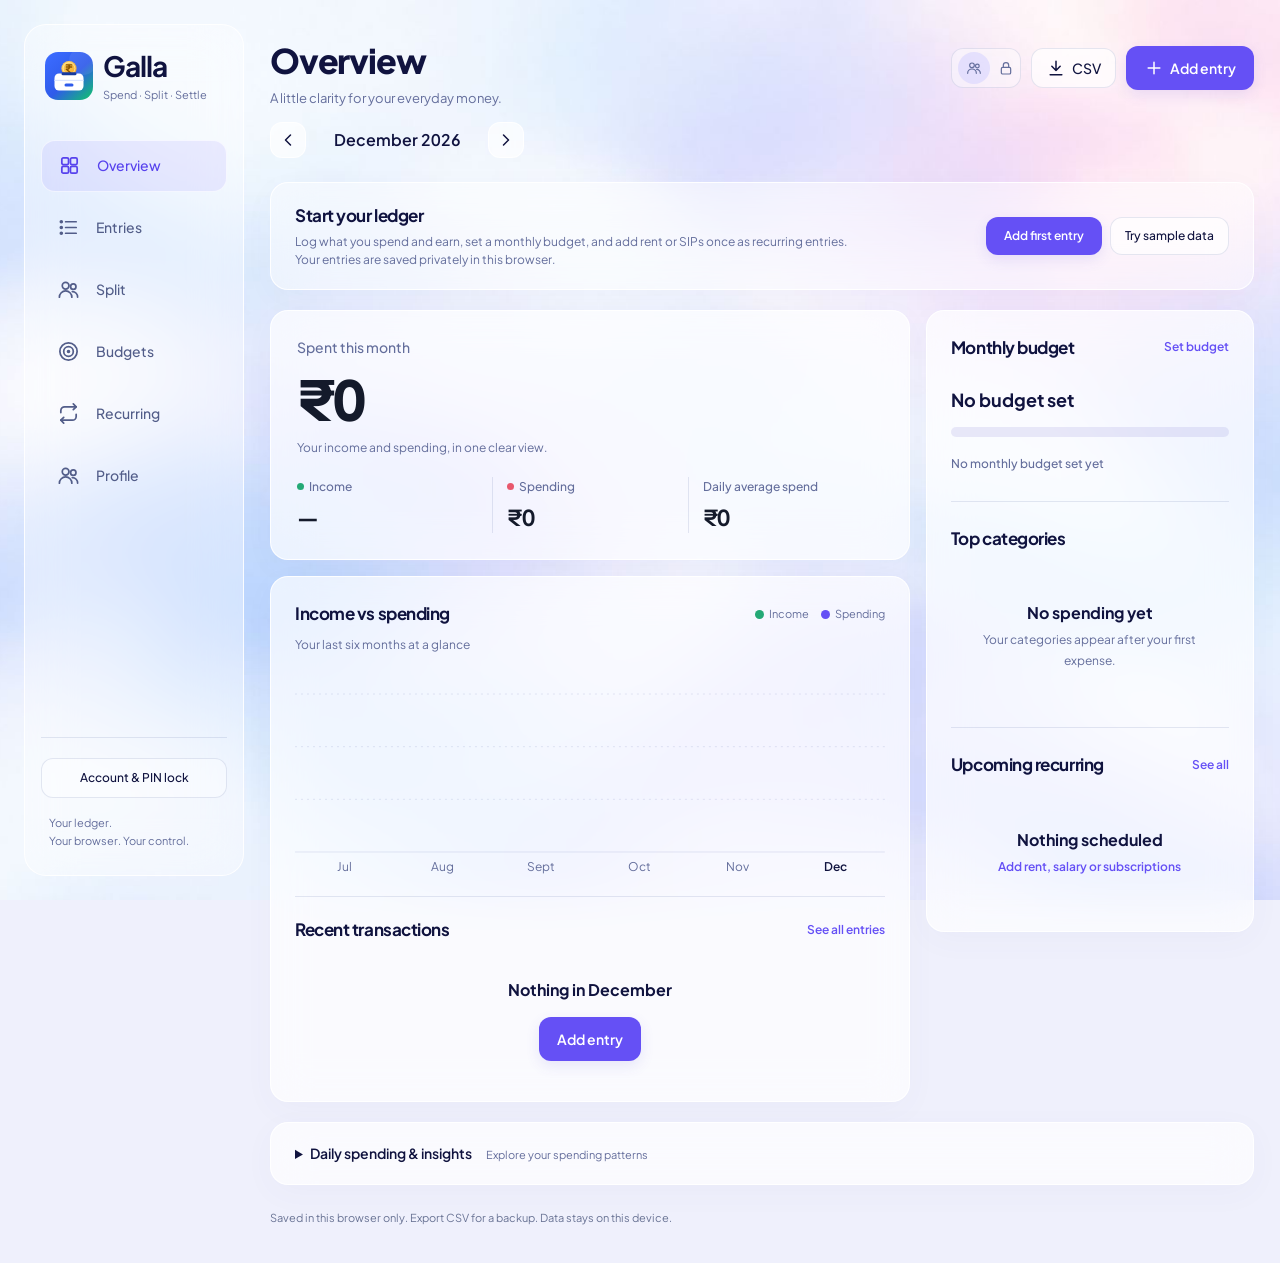
==== commit 52a1a41f: "Add responsive profile section with editable saved personal details" ====
--- a/out/index.html
+++ b/out/index.html
@@ -460,6 +460,7 @@
     </section>
 
     <!-- RECURRING -->
+    <section class="panel" data-panel="profile" hidden><div id="profileContent"></div></section>
     <section class="panel" data-panel="recurring" hidden>
       <section class="card">
         <div class="card-h"><h2>Recurring every month</h2><button class="primary" id="addRule"><svg class="i" data-i="plus"></svg>New</button></div>
@@ -572,7 +573,7 @@
 ];
 const cat=n=>[...EXP,...INC].find(x=>x.n===n)||{n,c:"#7C8B87",i:"dots"};
 const catIcon=(n,cls="cat-ic")=>{const c=cat(n);return `<span class="${cls}" style="background:color-mix(in srgb,${c.c} 16%,transparent);color:${c.c}">${svg(c.i)}</span>`};
-const TABS=[["overview","Overview","grid"],["transactions","Entries","list"],["split","Split","users"],["budgets","Budgets","target"],["recurring","Recurring","repeat"]];
+const TABS=[["overview","Overview","grid"],["transactions","Entries","list"],["split","Split","users"],["budgets","Budgets","target"],["recurring","Recurring","repeat"],["profile","Profile","users"]];
 
 const inr=new Intl.NumberFormat("en-IN",{style:"currency",currency:"INR",maximumFractionDigits:0});
 const inr2=new Intl.NumberFormat("en-IN",{style:"currency",currency:"INR",minimumFractionDigits:0,maximumFractionDigits:2});
@@ -619,6 +620,22 @@
   if(e.target.closest("[data-sample]")){addSamples();return}
 });
 
+// ---------- profile ----------
+function renderProfile(){
+  const p=settings.profile||{};
+  const fields=[["name","Full name","text","name",80],["email","Email address","email","email",120],["phone","Phone number","tel","tel",30],["city","City","text","address-level2",80],["occupation","Occupation","text","organization-title",80]];
+  const initials=(p.name||"Your profile").trim().split(/\s+/).slice(0,2).map(n=>n[0]).join("").toUpperCase();
+  $("profileContent").innerHTML=`<div class="profile-grid"><aside class="card profile-summary"><div class="profile-avatar" aria-hidden="true">${esc(initials)}</div><h2>${esc(p.name||"Your profile")}</h2><p>${esc(p.occupation||"Make Galla feel like yours.")}</p><p class="note">${esc(p.city||"")}</p><button class="ghost" data-account>${svg("lock")}Manage PIN lock</button></aside><div class="card"><h2>Personal details</h2><p class="note">All fields are optional. On this website, your details are saved only in this browser; they are not a sign-in account.</p><form id="profileForm"><div class="profile-fields">${fields.map(([k,l,t,a,m])=>`<label class="fl">${l}<input name="${k}" type="${t}" autocomplete="${a}" maxlength="${m}" value="${esc(p[k]||"")}"></label>`).join("")}</div><div class="profile-actions"><button class="primary" type="submit">Save profile</button><span id="profileStatus" role="status" aria-live="polite"></span></div></form></div></div>`;
+  $("profileForm").onsubmit=async e=>{
+    e.preventDefault(); if(!store||!ready.settings){toast("Your ledger is still loading. Try again shortly.");return}
+    const button=e.currentTarget.querySelector('[type="submit"]');button.disabled=true;
+    const profile=Object.fromEntries(fields.map(([k])=>[k,e.currentTarget.elements.namedItem(k).value.trim()]));
+    const previous=settings;settings={...settings,profile};
+    try{await store.saveSettings(settings);renderProfile();$("profileStatus").textContent="Profile saved";toast("Profile saved")}
+    catch(error){settings=previous;button.disabled=false;$("profileStatus").textContent="Could not save. Please try again.";saveErr(error)}
+  };
+}
+
 // ---------- derived ----------
 const inMonth=k=>txns.filter(t=>mKey(t.date)===k);
 const sum=(arr,type)=>arr.filter(t=>typeOf(t)===type).reduce((s,t)=>s+t.amount,0);
@@ -627,17 +644,18 @@
 function render(){
   const section=TABS.find(x=>x[0]===tab);
   $("pageTitle").textContent=section?section[1]:"Overview";
-  const subtitles={overview:"A little clarity for your everyday money.",transactions:"Every entry, organized and easy to find.",split:"Shared expenses. Clear balances. Happier friends.",budgets:"Give every rupee a little direction.",recurring:"Set it once. Keep life moving."};
+  const subtitles={overview:"A little clarity for your everyday money.",transactions:"Every entry, organized and easy to find.",split:"Shared expenses. Clear balances. Happier friends.",budgets:"Give every rupee a little direction.",recurring:"Set it once. Keep life moving.",profile:"Your details, all in one place."};
   $("pageSubtitle").textContent=subtitles[tab];
   const isNow=cur===todayISO().slice(0,7);
   $("monthLabel").textContent=mName(cur);
   $("thisMonth").hidden=isNow;
-  $("monthBar").hidden=tab==="split";
+  $("monthBar").hidden=tab==="split"||tab==="profile";
   if(tab==="overview") renderOverview();
   if(tab==="transactions") renderTx();
   if(tab==="budgets") renderBudgets();
   if(tab==="recurring") renderRules();
   if(tab==="split") renderSplit();
+  if(tab==="profile"&&!$("profileContent").contains(document.activeElement)) renderProfile();
   if(!$("scrim2").hidden&&!$("detail").contains(document.activeElement)) renderDetail();
 }
 
@@ -1373,7 +1391,7 @@
   const K="kharcha-ledger-v2"; let d={};
   try{d=JSON.parse(localStorage.getItem(K))||JSON.parse(localStorage.getItem("kharcha-ledger-v1"))||{}}catch{}
   txns=d.txns||d.expenses||[]; rules=d.rules||[]; people=d.people||[]; groups=d.groups||[]; settings={budget:d.budget||0,catBudgets:{},pinHash:"",pinSalt:"",autoLock:1,...(d.settings||{})};
-  const p=async()=>{try{localStorage.setItem(K,JSON.stringify({txns,rules,people,groups,settings}))}catch{}};
+  const p=async()=>{try{localStorage.setItem(K,JSON.stringify({txns,rules,people,groups,settings}))}catch(e){throw e}};
   return {saveTxn:p,removeTxn:p,saveRule:p,removeRule:p,saveSettings:p,savePerson:p,removePerson:p,saveGroup:p,removeGroup:p};
 }
 
@@ -1399,7 +1417,7 @@
   store={
     saveTxn:t=>col.doc(t.id).set(strip(t)), removeTxn:id=>col.doc(id).delete(),
     saveRule:r=>rcol.doc(r.id).set(strip(r)), removeRule:id=>rcol.doc(id).delete(),
-    saveSettings:s=>sdoc.set({budget:s.budget||0,catBudgets:s.catBudgets||{},pinHash:s.pinHash||"",pinSalt:s.pinSalt||"",autoLock:s.autoLock??1}),
+    saveSettings:s=>sdoc.set({budget:s.budget||0,catBudgets:s.catBudgets||{},pinHash:s.pinHash||"",pinSalt:s.pinSalt||"",autoLock:s.autoLock??1,profile:s.profile||{}}),
     savePerson:x=>pcol.doc(x.id).set(strip(x)), removePerson:id=>pcol.doc(id).delete(),
     saveGroup:x=>gcol.doc(x.id).set(strip(x)), removeGroup:id=>gcol.doc(id).delete()
   };
@@ -1417,7 +1435,7 @@
     render();
   },lost);
   sdoc.onSnapshot(s=>{
-    if(s.exists){const d=s.data();settings={budget:d.budget||0,catBudgets:d.catBudgets||{},pinHash:d.pinHash||"",pinSalt:d.pinSalt||"",autoLock:d.autoLock??1}}
+    if(s.exists){const d=s.data();settings={budget:d.budget||0,catBudgets:d.catBudgets||{},pinHash:d.pinHash||"",pinSalt:d.pinSalt||"",autoLock:d.autoLock??1,profile:d.profile||{}}}
     if(!ready.settings&&!s.metadata.fromCache){ready.settings=true;decideLock()}
     render();
   },()=>{ready.settings=true;decideLock()});
--- a/out/glass.css
+++ b/out/glass.css
@@ -21,6 +21,8 @@
 @media(max-width:480px){header.top{padding-right:125px}.top-actions{gap:6px}.top-actions .acct{width:30px;height:36px;min-width:30px}.top-actions .iconbtn{width:30px;min-width:30px}}
 .catgrid label,.pchips label{position:relative}
 .catgrid input,.pchips input{width:1px!important;height:1px!important;left:0;top:0}
-
+
 @media(min-width:981px){.trend svg{height:210px;min-height:0;width:100%}.balance-card{gap:20px}.recent-section{padding-top:20px;margin-top:16px}}
 @media(max-width:360px){.hero-stat .v{font-size:15px;letter-spacing:-.4px}.hero-stat{padding:0 7px}}
+
+.profile-grid{display:grid;grid-template-columns:280px minmax(0,1fr);gap:20px}.profile-summary{text-align:center;align-self:start}.profile-avatar{display:grid;place-items:center;width:88px;height:88px;margin:0 auto 20px;border-radius:28px;background:rgba(116,86,255,.12);color:var(--accent);font-size:30px;font-weight:700}.profile-summary p{color:var(--muted);overflow-wrap:anywhere}.profile-summary h2{overflow-wrap:anywhere}.profile-summary button{margin-top:20px}.profile-fields{display:grid;grid-template-columns:repeat(2,minmax(0,1fr));gap:20px;margin-top:24px}.profile-fields input{width:100%;min-width:0}.profile-actions{display:flex;align-items:center;gap:16px;flex-wrap:wrap;margin-top:24px}#profileStatus{font-size:13px;color:var(--accent)}@media(max-width:980px){.bottom-nav{grid-template-columns:repeat(6,minmax(0,1fr))}.bottom-nav button{min-width:0;padding:8px 2px;font-size:10px}.bottom-nav svg{width:20px;height:20px}}@media(max-width:740px){.profile-grid{grid-template-columns:minmax(0,1fr)}.profile-fields{grid-template-columns:minmax(0,1fr)}}
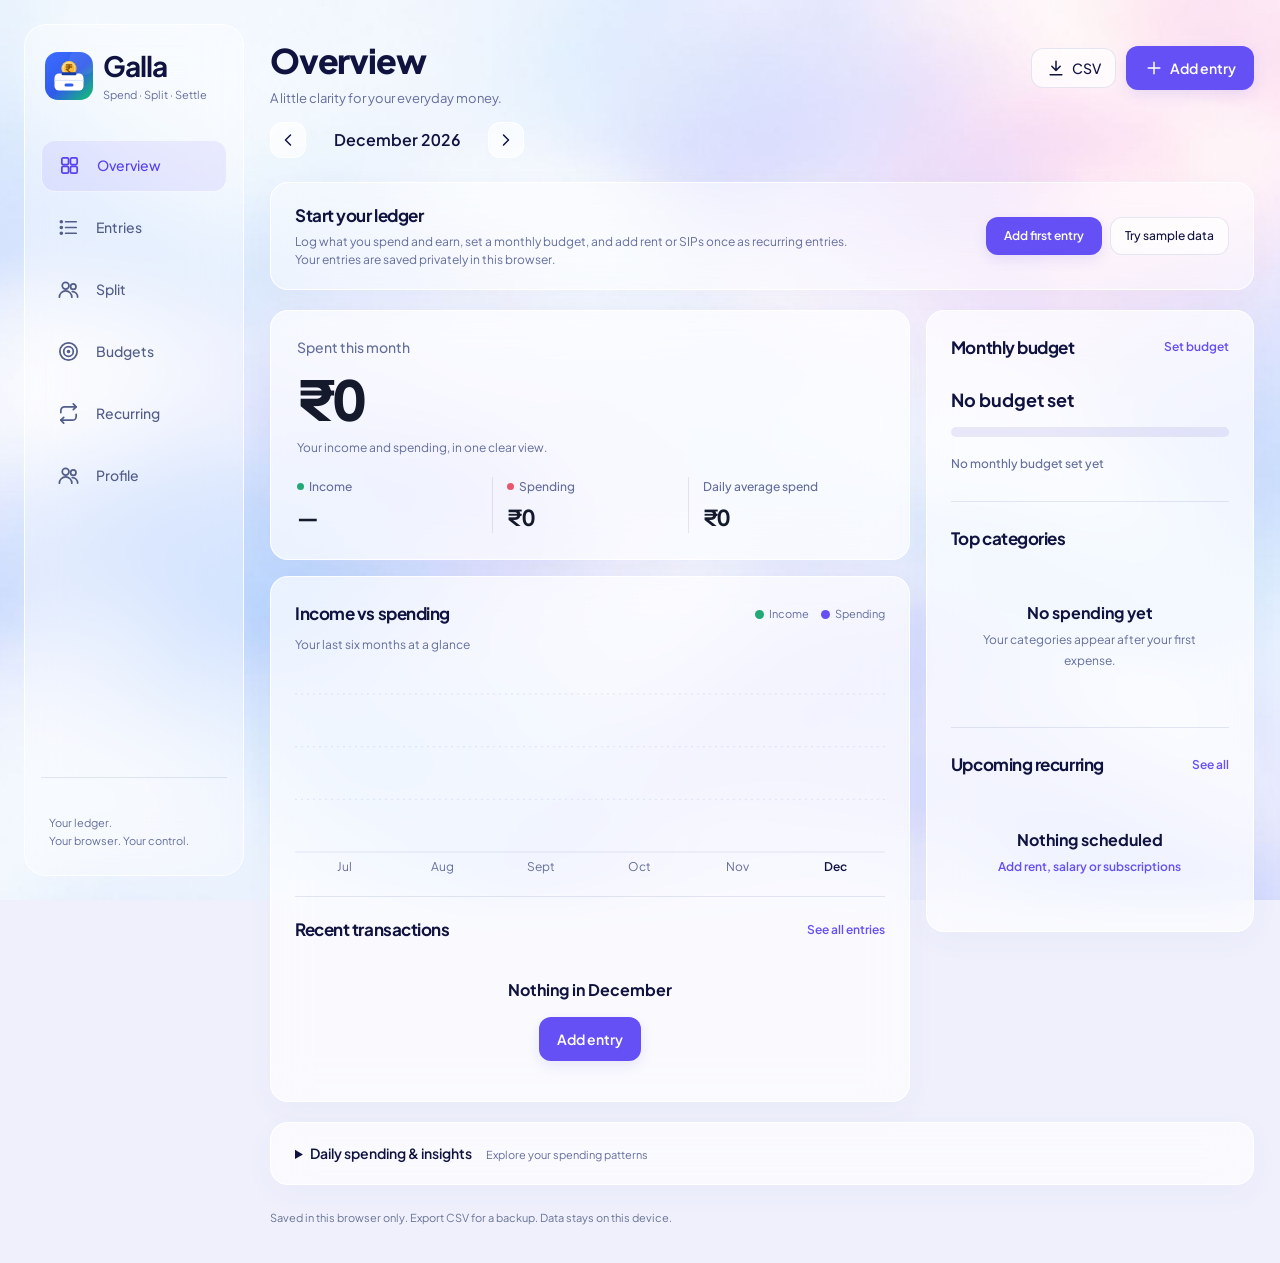
==== commit 9b8b5f5a: "Remove PIN lock system and controls while preserving ledger and profiles" ====
--- a/out/index.html
+++ b/out/index.html
@@ -344,7 +344,7 @@
 <aside class="sidebar" aria-label="Galla navigation">
  <a class="sidebar-brand" href="./" aria-label="Galla home"><img src="assets/galla-logo.svg" width="48" height="48" alt=""><div><strong>Galla</strong><span>Spend · Split · Settle</span></div></a>
  <nav class="tabs" id="topTabs" role="tablist" aria-label="Sections"></nav>
- <div class="sidebar-foot"><button class="ghost" data-account>Account &amp; PIN lock</button><p>Your ledger.<br>Your browser. Your control.</p></div>
+ <div class="sidebar-foot"><p>Your ledger.<br>Your browser. Your control.</p></div>
 </aside>
 <div class="app">
   <header class="top"><div class="page-intro"><h1 id="pageTitle">Overview</h1><p id="pageSubtitle">A little clarity for your everyday money.</p></div>
@@ -352,7 +352,7 @@
       <div class="brand"><span class="logo" id="brandLogo"></span><div><span class="mobile-brand-name">Galla</span><div class="tagline">Spend · Split · Settle</div></div></div>
 
       <div class="top-actions">
-        <button class="acct" id="acctBtn" aria-label="Account and PIN lock"><span id="acctAv"></span><span class="nm" id="acctName">Account</span><svg class="i" data-i="lock"></svg></button>
+        
         <button class="iconbtn" id="exportBtn" hidden title="Export all entries as CSV" aria-label="Export CSV"><svg class="i" data-i="download"></svg><span>CSV</span></button>
         <button class="primary desk" id="addBtnDesk"><svg class="i" data-i="plus"></svg>Add entry</button>
       </div>
@@ -515,8 +515,7 @@
 <div class="scrim" id="scrim2" hidden>
   <div class="sheet" role="dialog" aria-modal="true" aria-label="Details"><div class="grab"></div><div id="detail"></div></div>
 </div>
-<div class="lock" id="lock" role="dialog" aria-modal="true" aria-label="Unlock Galla">
-  <div class="lock-box" id="lockBox"><span class="logo" id="lockLogo"></span><div class="lock-loading">Opening Galla…</div></div>
+
 </div>
 <div class="toast" id="toast" role="status" aria-live="polite"></div>
 
@@ -559,7 +558,7 @@
 const svg=(n,cls="i")=>`<svg class="${cls}" viewBox="0 0 24 24" fill="none" stroke="currentColor" stroke-width="1.8" stroke-linecap="round" stroke-linejoin="round" aria-hidden="true">${ICONS[n]||ICONS.dots}</svg>`;
 document.querySelectorAll("svg[data-i]").forEach(s=>s.outerHTML=svg(s.dataset.i));
 document.getElementById("brandLogo").innerHTML=logo();
-document.getElementById("lockLogo").innerHTML=logo();
+
 
 const EXP=[
   {n:"Food & dining",c:"#E0901B",i:"food"},{n:"Groceries",c:"#2F8F55",i:"basket"},{n:"Transport",c:"#3B7DD8",i:"car"},
@@ -614,7 +613,6 @@
 }
 buildTabs();
 document.addEventListener("click",e=>{
-  if(e.target.closest("[data-account]")){$("acctBtn").click();return}
   const g=e.target.closest("[data-goto]"); if(g){go(g.dataset.goto);return}
   if(e.target.closest("[data-add]")){openSheet();return}
   if(e.target.closest("[data-sample]")){addSamples();return}
@@ -625,7 +623,7 @@
   const p=settings.profile||{};
   const fields=[["name","Full name","text","name",80],["email","Email address","email","email",120],["phone","Phone number","tel","tel",30],["city","City","text","address-level2",80],["occupation","Occupation","text","organization-title",80]];
   const initials=(p.name||"Your profile").trim().split(/\s+/).slice(0,2).map(n=>n[0]).join("").toUpperCase();
-  $("profileContent").innerHTML=`<div class="profile-grid"><aside class="card profile-summary"><div class="profile-avatar" aria-hidden="true">${esc(initials)}</div><h2>${esc(p.name||"Your profile")}</h2><p>${esc(p.occupation||"Make Galla feel like yours.")}</p><p class="note">${esc(p.city||"")}</p><button class="ghost" data-account>${svg("lock")}Manage PIN lock</button></aside><div class="card"><h2>Personal details</h2><p class="note">All fields are optional. On this website, your details are saved only in this browser; they are not a sign-in account.</p><form id="profileForm"><div class="profile-fields">${fields.map(([k,l,t,a,m])=>`<label class="fl">${l}<input name="${k}" type="${t}" autocomplete="${a}" maxlength="${m}" value="${esc(p[k]||"")}"></label>`).join("")}</div><div class="profile-actions"><button class="primary" type="submit">Save profile</button><span id="profileStatus" role="status" aria-live="polite"></span></div></form></div></div>`;
+  $("profileContent").innerHTML=`<div class="profile-grid"><aside class="card profile-summary"><div class="profile-avatar" aria-hidden="true">${esc(initials)}</div><h2>${esc(p.name||"Your profile")}</h2><p>${esc(p.occupation||"Make Galla feel like yours.")}</p><p class="note">${esc(p.city||"")}</p></aside><div class="card"><h2>Personal details</h2><p class="note">All fields are optional. On this website, your details are saved only in this browser; they are not a sign-in account.</p><form id="profileForm"><div class="profile-fields">${fields.map(([k,l,t,a,m])=>`<label class="fl">${l}<input name="${k}" type="${t}" autocomplete="${a}" maxlength="${m}" value="${esc(p[k]||"")}"></label>`).join("")}</div><div class="profile-actions"><button class="primary" type="submit">Save profile</button><span id="profileStatus" role="status" aria-live="polite"></span></div></form></div></div>`;
   $("profileForm").onsubmit=async e=>{
     e.preventDefault(); if(!store||!ready.settings){toast("Your ledger is still loading. Try again shortly.");return}
     const button=e.currentTarget.querySelector('[type="submit"]');button.disabled=true;
@@ -1128,8 +1126,7 @@
 
 function renderDetail(){
   const st=detailState, el=$("detail"); if(!st) return;
-  if(st.kind==="account"){renderAccount(el)}
-  else if(st.kind==="newFriend"){
+  if(st.kind==="newFriend"){
     el.innerHTML=`<div class="sheet-h"><h2>Add friend</h2>${closeBtn}</div><form id="dForm" style="display:grid;gap:12px">
       <label class="fl">Name<input id="dName" maxlength="40" required placeholder="Rahul Sharma"></label>
       <label class="fl">UPI ID (optional)<input id="dUpi" maxlength="60" placeholder="name@okaxis"></label>
@@ -1219,117 +1216,6 @@
 }
 
 
-// ---------- account & PIN lock ----------
-const me={name:""};
-const firstName=()=>(me.name||"").trim().split(/\s+/)[0]||"";
-function meAvatar(size=""){
-  const n=me.name.trim(); const ini=n?n.split(/\s+/).map(w=>w[0]).slice(0,2).join("").toUpperCase():"";
-  return ini?`<span class="av ${size}" style="background:color-mix(in srgb,var(--accent) 16%,var(--surface));color:var(--accent)">${esc(ini)}</span>`
-    :`<span class="av ${size}" style="background:color-mix(in srgb,var(--accent) 16%,var(--surface));color:var(--accent)">${svg("users")}</span>`;
-}
-function showAccount(){$("acctAv").innerHTML=meAvatar();$("acctName").textContent=firstName()||"Account"}
-showAccount();
-
-async function hashPin(pin,salt){
-  const txt=salt+":"+pin;
-  try{const buf=await crypto.subtle.digest("SHA-256",new TextEncoder().encode(txt));return [...new Uint8Array(buf)].map(b=>b.toString(16).padStart(2,"0")).join("")}
-  catch{let h1=0x811c9dc5,h2=0x1000193;for(const c of txt){h1=Math.imul(h1^c.charCodeAt(0),16777619)>>>0;h2=Math.imul(h2+c.charCodeAt(0),2654435761)>>>0}return "f"+h1.toString(16)+h2.toString(16)}
-}
-const hasPin=()=>!!settings.pinHash;
-let lockState={open:true,entry:"",fails:0,until:0,forgot:false}, hiddenAt=0;
-
-function decideLock(){ if(hasPin()) showLock(); else hideLock(); }
-function hideLock(){lockState.open=false;$("lock").hidden=true;document.body.style.overflow=""}
-function showLock(){
-  if(!hasPin()){hideLock();return}
-  lockState={...lockState,open:true,entry:"",forgot:false};
-  closeSheet(); closeDetail();
-  $("lock").hidden=false; document.body.style.overflow="hidden"; renderLock();
-}
-function renderLock(msg=""){
-  const L=lockState, box=$("lockBox");
-  if(L.forgot){
-    box.innerHTML=`${meAvatar("lg")}<h1>Reset PIN?</h1><p>This removes the PIN lock. Your entries stay as they are. You can set a new PIN from the account menu.</p>
-      <div style="display:flex;gap:10px;flex-wrap:wrap;justify-content:center"><button class="ghost" id="lkBack">Back</button><button class="primary" id="lkReset">Remove PIN</button></div>`;
-    $("lkBack").onclick=()=>{L.forgot=false;renderLock()};
-    $("lkReset").onclick=async()=>{settings={...settings,pinHash:"",pinSalt:""};hideLock();render();await saveSettings("PIN removed")};
-    return;
-  }
-  const wait=Math.ceil((L.until-Date.now())/1000);
-  box.innerHTML=`<div class="lock-brand"><span class="logo">${logo()}</span>Galla</div>${meAvatar("lg")}<div><h1>${firstName()?`Hi ${esc(firstName())}`:"Welcome back"}</h1><p>Enter your PIN to open Galla</p></div>
-    <div class="dots" id="lkDots">${[0,1,2,3].map(i=>`<i class="${i<L.entry.length?"on":""}"></i>`).join("")}</div>
-    <div class="lock-msg" id="lkMsg" role="alert">${wait>0?`Too many tries. Try again in ${wait}s.`:esc(msg)}</div>
-    <div class="keypad">${[1,2,3,4,5,6,7,8,9].map(n=>`<button data-k="${n}" aria-label="${n}">${n}</button>`).join("")}<button class="blank" tabindex="-1" aria-hidden="true"></button><button data-k="0" aria-label="0">0</button><button class="bk" data-k="del" aria-label="Delete last digit">Delete</button></div>
-    <button class="linkbtn" id="lkForgot">Forgot PIN?</button>`;
-  box.querySelectorAll("[data-k]").forEach(b=>b.onclick=()=>pressKey(b.dataset.k));
-  $("lkForgot").onclick=()=>{L.forgot=true;renderLock()};
-  if(wait>0){clearTimeout(renderLock._t);renderLock._t=setTimeout(()=>{if(L.open)renderLock()},1000)}
-}
-async function pressKey(k){
-  const L=lockState; if(!L.open||L.forgot||Date.now()<L.until) return;
-  if(k==="del"){L.entry=L.entry.slice(0,-1);renderLock();return}
-  if(L.entry.length>=4) return;
-  L.entry+=k; renderLock();
-  if(L.entry.length<4) return;
-  const ok=(await hashPin(L.entry,settings.pinSalt))===settings.pinHash;
-  if(ok){L.fails=0;L.entry="";hideLock();render();return}
-  L.fails++; L.entry="";
-  if(L.fails>=5){L.until=Date.now()+30000;L.fails=0}
-  renderLock("Wrong PIN. Try again.");
-  const d=$("lkDots"); d.classList.add("err");
-}
-document.addEventListener("keydown",e=>{
-  if(!lockState.open||$("lock").hidden) return;
-  if(/^[0-9]$/.test(e.key)){e.preventDefault();pressKey(e.key)} else if(e.key==="Backspace"){e.preventDefault();pressKey("del")}
-});
-document.addEventListener("visibilitychange",()=>{
-  if(document.hidden){hiddenAt=Date.now();return}
-  const mins=settings.autoLock??1;
-  if(hasPin()&&!lockState.open&&mins>=0&&hiddenAt&&Date.now()-hiddenAt>=mins*60000) showLock();
-});
-$("acctBtn").onclick=()=>openDetail({kind:"account"});
-
-function renderAccount(el){
-  const online=!$("status").textContent.includes("this browser only");
-  const opt=(v,l)=>`<option value="${v}" ${(settings.autoLock??1)===v?"selected":""}>${l}</option>`;
-  el.innerHTML=`<div class="sheet-h"><div class="dhead">${meAvatar("lg")}<div class="t"><h2>${esc(me.name||"Your account")}</h2><div class="dstatus">${online?"Signed in with claude.ai · entries private to you":"Not signed in · saved in this browser only"}</div></div></div>${closeBtn}</div>
-    <div class="dsec"><h3>PIN lock</h3>
-      ${hasPin()?`<p class="note" style="margin:0">PIN lock is on. The app asks for your PIN when it opens.</p>
-        <label class="fl">Lock again after it's been in the background for<select id="aAuto">${opt(0,"Right away")}${opt(1,"1 minute")}${opt(5,"5 minutes")}${opt(15,"15 minutes")}${opt(-1,"Only when reopened")}</select></label>
-        <div style="display:flex;gap:8px;flex-wrap:wrap"><button class="primary" id="aLockNow">${svg("lock")}Lock now</button><button class="ghost" id="aChange">Change PIN</button><button class="ghost" id="aRemove" style="color:var(--danger)">Turn off PIN</button></div>`
-      :`<p class="note" style="margin:0">Add a 4-digit PIN so anyone holding your unlocked phone can't open your ledger.</p>`}
-      <form id="aPinForm" ${hasPin()?"hidden":""} style="display:grid;gap:10px">
-        ${hasPin()?`<label class="fl">Current PIN<input id="aCur" type="password" inputmode="numeric" pattern="[0-9]{4}" maxlength="4" autocomplete="off" style="letter-spacing:.4em;text-align:center"></label>`:""}
-        <div class="pinrow"><label class="fl">New PIN<input id="aPin1" type="password" inputmode="numeric" pattern="[0-9]{4}" maxlength="4" autocomplete="new-password" required></label><label class="fl">Repeat PIN<input id="aPin2" type="password" inputmode="numeric" pattern="[0-9]{4}" maxlength="4" autocomplete="new-password" required></label></div>
-        <div class="remain bad" id="aErr" role="alert"></div>
-        <div class="sheet-actions"><button class="primary" type="submit">${hasPin()?"Save new PIN":"Turn on PIN lock"}</button></div>
-      </form>
-      <form id="aOffForm" hidden style="display:grid;gap:10px">
-        <label class="fl">Enter your current PIN to turn it off<input id="aOffPin" type="password" inputmode="numeric" pattern="[0-9]{4}" maxlength="4" autocomplete="off" style="letter-spacing:.4em;text-align:center"></label>
-        <div class="remain bad" id="aOffErr" role="alert"></div>
-        <div class="sheet-actions"><button class="dangerbtn" type="submit" style="flex:1">Turn off PIN lock</button></div>
-      </form>
-    </div>
-    <div class="dsec"><p class="note" style="margin:0">The PIN is a privacy lock on this app. Your ledger itself is protected by your claude.ai sign-in, and only your account can read it.</p></div>`;
-  const auto=$("aAuto"); if(auto) auto.onchange=()=>{settings={...settings,autoLock:+auto.value};saveSettings("Auto-lock updated")};
-  const ln=$("aLockNow"); if(ln) ln.onclick=()=>showLock();
-  const ch=$("aChange"); if(ch) ch.onclick=()=>{$("aPinForm").hidden=false;$("aOffForm").hidden=true;$("aCur").focus()};
-  const rm=$("aRemove"); if(rm) rm.onclick=()=>{$("aOffForm").hidden=false;$("aPinForm").hidden=true;$("aOffPin").focus()};
-  $("aPinForm").onsubmit=async e=>{
-    e.preventDefault(); const err=$("aErr"); const p1=$("aPin1").value, p2=$("aPin2").value;
-    if(hasPin()&&(await hashPin($("aCur").value,settings.pinSalt))!==settings.pinHash){err.textContent="Current PIN is wrong.";return}
-    if(!/^[0-9]{4}$/.test(p1)){err.textContent="Use exactly 4 digits.";return}
-    if(p1!==p2){err.textContent="The two PINs don't match.";return}
-    const salt=newId("s"); const had=hasPin();
-    settings={...settings,pinSalt:salt,pinHash:await hashPin(p1,salt),autoLock:settings.autoLock??1};
-    await saveSettings(had?"PIN changed":"PIN lock is on"); renderDetail();
-  };
-  $("aOffForm").onsubmit=async e=>{
-    e.preventDefault();
-    if((await hashPin($("aOffPin").value,settings.pinSalt))!==settings.pinHash){$("aOffErr").textContent="That PIN is wrong.";return}
-    settings={...settings,pinHash:"",pinSalt:""}; await saveSettings("PIN lock turned off"); renderDetail();
-  };
-}
 // ---------- filters & nav ----------
 $("search").oninput=()=>{filt.q=$("search").value.trim();renderTx()};
 $("catFilter").onchange=()=>{filt.cat=$("catFilter").value;renderTx()};
@@ -1390,7 +1276,7 @@
 function localStore(){
   const K="kharcha-ledger-v2"; let d={};
   try{d=JSON.parse(localStorage.getItem(K))||JSON.parse(localStorage.getItem("kharcha-ledger-v1"))||{}}catch{}
-  txns=d.txns||d.expenses||[]; rules=d.rules||[]; people=d.people||[]; groups=d.groups||[]; settings={budget:d.budget||0,catBudgets:{},pinHash:"",pinSalt:"",autoLock:1,...(d.settings||{})};
+  txns=d.txns||d.expenses||[]; rules=d.rules||[]; people=d.people||[]; groups=d.groups||[]; settings={budget:d.budget||0,catBudgets:{},...(d.settings||{})};
   const p=async()=>{try{localStorage.setItem(K,JSON.stringify({txns,rules,people,groups,settings}))}catch(e){throw e}};
   return {saveTxn:p,removeTxn:p,saveRule:p,removeRule:p,saveSettings:p,savePerson:p,removePerson:p,saveGroup:p,removeGroup:p};
 }
@@ -1400,13 +1286,11 @@
   let db=null,uid=null;
   try{
     db=await claude.use("db"); const user=await claude.use("user"); uid=user?await user.id():null;
-    if(user){try{const m=await user.me();me.name=(m&&m.name)||""}catch{}}
-    showAccount();
     downloads=await claude.use("downloads")||browserDownloads;
   }catch{}
   $("exportBtn").hidden=!downloads;
   if(!db||!uid){
-    store=localStore(); ready={txns:true,rules:true,settings:true}; materialize(); render(); decideLock();
+    store=localStore(); ready={txns:true,rules:true,settings:true}; materialize(); render();
     $("status").textContent="Saved in this browser only. Export CSV for a backup. Data stays on this device.";
     return;
   }
@@ -1417,7 +1301,7 @@
   store={
     saveTxn:t=>col.doc(t.id).set(strip(t)), removeTxn:id=>col.doc(id).delete(),
     saveRule:r=>rcol.doc(r.id).set(strip(r)), removeRule:id=>rcol.doc(id).delete(),
-    saveSettings:s=>sdoc.set({budget:s.budget||0,catBudgets:s.catBudgets||{},pinHash:s.pinHash||"",pinSalt:s.pinSalt||"",autoLock:s.autoLock??1,profile:s.profile||{}}),
+    saveSettings:s=>sdoc.set({budget:s.budget||0,catBudgets:s.catBudgets||{},profile:s.profile||{}}),
     savePerson:x=>pcol.doc(x.id).set(strip(x)), removePerson:id=>pcol.doc(id).delete(),
     saveGroup:x=>gcol.doc(x.id).set(strip(x)), removeGroup:id=>gcol.doc(id).delete()
   };
@@ -1435,10 +1319,10 @@
     render();
   },lost);
   sdoc.onSnapshot(s=>{
-    if(s.exists){const d=s.data();settings={budget:d.budget||0,catBudgets:d.catBudgets||{},pinHash:d.pinHash||"",pinSalt:d.pinSalt||"",autoLock:d.autoLock??1,profile:d.profile||{}}}
-    if(!ready.settings&&!s.metadata.fromCache){ready.settings=true;decideLock()}
+    if(s.exists){const d=s.data();settings={budget:d.budget||0,catBudgets:d.catBudgets||{},profile:d.profile||{}}}
+    if(!ready.settings&&!s.metadata.fromCache){ready.settings=true;}
     render();
-  },()=>{ready.settings=true;decideLock()});
+  },()=>{ready.settings=true;});
 })();
 </script>
 
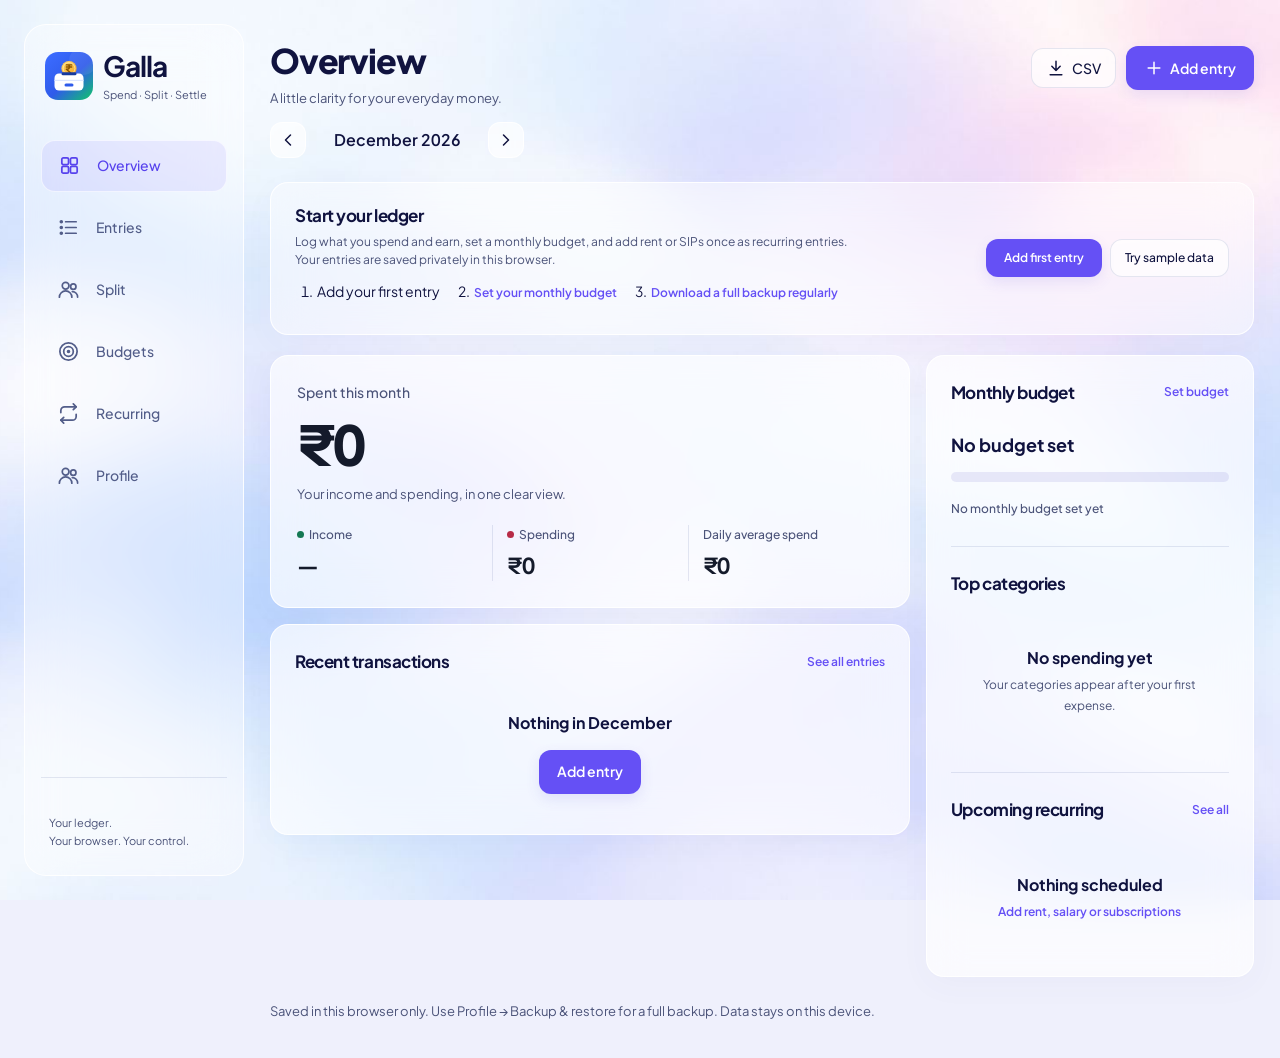
==== commit 02d2a281: "Improve ledger reliability, backup restore, and accessible entry flows" ====
--- a/out/index.html
+++ b/out/index.html
@@ -352,7 +352,7 @@
       <div class="brand"><span class="logo" id="brandLogo"></span><div><span class="mobile-brand-name">Galla</span><div class="tagline">Spend · Split · Settle</div></div></div>
 
       <div class="top-actions">
-        
+
         <button class="iconbtn" id="exportBtn" hidden title="Export all entries as CSV" aria-label="Export CSV"><svg class="i" data-i="download"></svg><span>CSV</span></button>
         <button class="primary desk" id="addBtnDesk"><svg class="i" data-i="plus"></svg>Add entry</button>
       </div>
@@ -371,7 +371,7 @@
     <!-- OVERVIEW -->
     <section class="panel" data-panel="overview">
       <div class="card welcome" id="welcome" hidden>
-        <div><h2>Start your ledger</h2><p>Log what you spend and earn, set a monthly budget, and add rent or SIPs once as recurring entries. Your entries are saved privately in this browser.</p></div>
+        <div><h2>Start your ledger</h2><p>Log what you spend and earn, set a monthly budget, and add rent or SIPs once as recurring entries. Your entries are saved privately in this browser.</p><ol class="setup-list"><li>Add your first entry</li><li><button class="linkbtn" data-goto="budgets">Set your monthly budget</button></li><li><button class="linkbtn" data-goto="profile">Download a full backup regularly</button></li></ol></div>
         <div class="btns"><button class="primary" data-add>Add first entry</button><button class="ghost" data-sample>Try sample data</button></div>
       </div>
 
@@ -413,7 +413,7 @@
           </div>
           <select class="sel" id="catFilter" aria-label="Filter by category"><option value="">All categories</option></select>
         </div>
-        <div id="dayChip"></div>
+        <details class="entry-options"><summary>Date range &amp; sorting</summary><div class="range-filters"><label class="fl">From<input type="date" id="filterFrom"></label><label class="fl">To<input type="date" id="filterTo"></label><label class="fl">Sort entries<select id="entrySort"><option value="newest">Newest first</option><option value="oldest">Oldest first</option><option value="largest">Largest amount</option><option value="smallest">Smallest amount</option></select></label></div><p class="note">A date range searches across months.</p></details><p id="rangeStatus" role="status"></p><div id="recurringFilter" hidden><span class="chip">Generated recurring entries <button id="clearRecurring" aria-label="Show all entries">×</button></span></div><div id="dayChip"></div>
         <div class="filter-sum" id="filterSum"></div>
         <div id="list"></div>
         <div id="sampleRemove" hidden style="margin-top:14px;text-align:center"><button class="linkbtn" id="removeSamples">Remove all sample entries</button></div>
@@ -421,7 +421,7 @@
     </section>
 
     <!-- SPLIT -->
-    <section class="panel" data-panel="split" hidden>
+    <section class="panel" data-panel="split" hidden><p class="card split-guide">Start with <button class="linkbtn" id="guideFriend">a friend</button>, optionally <button class="linkbtn" id="guideGroup">create a group</button>, then <button class="linkbtn" id="guideExpense">add a shared expense</button>. Recording a settlement does not send money.</p>
       <div class="hero">
         <div><div class="lbl">Across all friends, you are</div><div class="big" id="sNet" style="font-size:clamp(30px,7vw,44px)">all settled up</div></div>
         <div class="hero-stats" style="grid-template-columns:repeat(2,1fr)">
@@ -448,14 +448,14 @@
       <section class="card">
         <div class="card-h"><h2>Monthly budget</h2><span class="sub">Applies to every month</span></div>
         <div class="overall">
-          <label class="limit" for="overallBudget">₹ <input id="overallBudget" type="number" min="0" step="500" inputmode="numeric" placeholder="40000"></label>
+          <label class="limit" for="overallBudget">₹ <input id="overallBudget" type="number" min="0" step="500" inputmode="numeric" placeholder="No budget" aria-label="Monthly budget for every month"></label>
           <span class="note" id="overallNote" style="margin:0"></span>
         </div>
       </section>
       <section class="card">
         <div class="card-h"><h2>Category limits</h2><span class="sub" id="budMonth"></span></div>
-        <p class="note">Set a limit for the categories you want to watch. Leave the rest blank.</p>
-        <div id="budList"></div>
+        <p class="note">Limits apply to every month. The selected month changes spending totals only. Changes save when you leave a field; leave a limit blank to remove it.</p>
+        <p id="budgetStatus" role="status" aria-live="polite">All changes saved</p><div id="budList"></div>
       </section>
     </section>
 
@@ -464,8 +464,8 @@
     <section class="panel" data-panel="recurring" hidden>
       <section class="card">
         <div class="card-h"><h2>Recurring every month</h2><button class="primary" id="addRule"><svg class="i" data-i="plus"></svg>New</button></div>
-        <p class="note">Rent, salary, SIPs, subscriptions and EMIs. Each one is logged automatically on its day, every month. Pause one to stop it without losing it.</p>
-        <div id="rules"></div>
+        <p class="note">Rent, salary, SIPs, subscriptions and EMIs. Due entries are added when you open Galla, including missed months from the last 12 months. No payment is made. Pause a rule to stop future entries. Review generated entries below.</p>
+        <div id="recurringStatus" role="status" aria-live="polite"></div><button class="ghost" id="reviewRecurring">Review generated entries</button><div id="rules"></div>
       </section>
     </section>
   </main>
@@ -503,13 +503,13 @@
           <div class="remain" id="remain"></div>
         </div>
       </div>
-      <div class="row2">
+      <details class="entry-options" id="entryOptions"><summary>Payment, date &amp; repeat options</summary><div class="row2">
         <label class="fl">Paid via<select id="fPay"><option>UPI</option><option>Card</option><option>Cash</option><option>Net banking</option><option>Auto-debit</option></select></label>
         <label class="fl">Date<input id="fDate" type="date" required></label>
       </div>
-      <label class="check" id="repeatWrap"><input type="checkbox" id="fRepeat"><span>Repeat every month<small id="repeatHint">Logged automatically on this day each month</small></span></label>
-      <div class="sheet-actions"><button type="button" class="dangerbtn" id="deleteBtn" hidden>Delete</button><button class="primary" id="submitBtn" type="submit">Add expense</button></div>
-    </form>
+      <label class="check" id="repeatWrap"><input type="checkbox" id="fRepeat"><span>Repeat every month<small id="repeatHint">Added when you open Galla after the due date</small></span></label>
+      </details>
+    </form><div class="entry-footer"><p id="entrySaveStatus" class="note" role="status" aria-live="polite"></p><div class="sheet-actions"><button type="button" class="dangerbtn" id="deleteBtn" hidden>Delete</button><button class="primary" id="submitBtn" type="submit" form="form">Add expense</button></div></div>
   </div>
 </div>
 <div class="scrim" id="scrim2" hidden>
@@ -574,7 +574,7 @@
 const catIcon=(n,cls="cat-ic")=>{const c=cat(n);return `<span class="${cls}" style="background:color-mix(in srgb,${c.c} 16%,transparent);color:${c.c}">${svg(c.i)}</span>`};
 const TABS=[["overview","Overview","grid"],["transactions","Entries","list"],["split","Split","users"],["budgets","Budgets","target"],["recurring","Recurring","repeat"],["profile","Profile","users"]];
 
-const inr=new Intl.NumberFormat("en-IN",{style:"currency",currency:"INR",maximumFractionDigits:0});
+const inr=new Intl.NumberFormat("en-IN",{style:"currency",currency:"INR",minimumFractionDigits:0,maximumFractionDigits:2});
 const inr2=new Intl.NumberFormat("en-IN",{style:"currency",currency:"INR",minimumFractionDigits:0,maximumFractionDigits:2});
 const $=id=>document.getElementById(id);
 const esc=s=>String(s??"").replace(/[&<>"']/g,c=>({"&":"&amp;","<":"&lt;",">":"&gt;",'"':"&quot;","'":"&#39;"}[c]));
@@ -593,12 +593,13 @@
 let txns=[], rules=[], people=[], groups=[], settings={budget:0,catBudgets:{}};
 let sf={on:false,group:"",paidBy:"me",parts:new Set(["me"]),mode:"equal",vals:{}}, detailState=null;
 let cur=todayISO().slice(0,7), tab="overview";
-let filt={q:"",type:"",cat:"",day:""};
+let filt={q:"",type:"",cat:"",day:"",from:"",to:"",sort:"newest",recurring:false};
 let form={mode:"txn",id:null,type:"expense"};
+let entrySaving=false, recurringBusy=false;
 let store=null, ready={txns:false,rules:false,settings:false};
 
 function toast(msg){const t=$("toast");t.textContent=msg;t.classList.add("show");clearTimeout(toast._t);toast._t=setTimeout(()=>t.classList.remove("show"),2000)}
-const saveErr=e=>toast(e?.code==="quota_exceeded"?"Storage is full. Delete old entries to add more.":"Couldn't save. Check your connection.");
+const saveErr=e=>toast(e?.name==="QuotaExceededError"||e?.code==="quota_exceeded"?"Storage is full. Export a full backup before freeing space.":"Couldn't save. Check storage access or your connection, then retry.");
 
 // ---------- tabs ----------
 function buildTabs(){
@@ -621,18 +622,122 @@
 // ---------- profile ----------
 function renderProfile(){
   const p=settings.profile||{};
-  const fields=[["name","Full name","text","name",80],["email","Email address","email","email",120],["phone","Phone number","tel","tel",30],["city","City","text","address-level2",80],["occupation","Occupation","text","organization-title",80]];
+  const fields=[["name","Display name","text","name",80]];
   const initials=(p.name||"Your profile").trim().split(/\s+/).slice(0,2).map(n=>n[0]).join("").toUpperCase();
-  $("profileContent").innerHTML=`<div class="profile-grid"><aside class="card profile-summary"><div class="profile-avatar" aria-hidden="true">${esc(initials)}</div><h2>${esc(p.name||"Your profile")}</h2><p>${esc(p.occupation||"Make Galla feel like yours.")}</p><p class="note">${esc(p.city||"")}</p></aside><div class="card"><h2>Personal details</h2><p class="note">All fields are optional. On this website, your details are saved only in this browser; they are not a sign-in account.</p><form id="profileForm"><div class="profile-fields">${fields.map(([k,l,t,a,m])=>`<label class="fl">${l}<input name="${k}" type="${t}" autocomplete="${a}" maxlength="${m}" value="${esc(p[k]||"")}"></label>`).join("")}</div><div class="profile-actions"><button class="primary" type="submit">Save profile</button><span id="profileStatus" role="status" aria-live="polite"></span></div></form></div></div>`;
+  $("profileContent").innerHTML=`<div class="profile-grid"><aside class="card profile-summary"><div class="profile-avatar" aria-hidden="true">${esc(initials)}</div><h2>${esc(p.name||"Your profile")}</h2><p>Your ledger is stored on this device. This profile is not a sign-in account.</p></aside><div class="card"><h2>Profile & preferences</h2><p class="note">Your display name personalizes the overview. Choose the payment method you use most often.</p><form id="profileForm"><div class="profile-fields">${fields.map(([k,l,t,a,m])=>`<label class="fl">${l}<input name="${k}" type="${t}" autocomplete="${a}" maxlength="${m}" value="${esc(p[k]||"")}"></label>`).join("")}<label class="fl">Default payment method<select name="defaultPay">${["UPI","Card","Cash","Net banking","Auto-debit"].map(v=>`<option ${v===(settings.preferences?.defaultPay||"UPI")?"selected":""}>${v}</option>`).join("")}</select></label></div><details class="optional-profile"><summary>Optional personal details</summary><p class="note">These details are kept for your reference only and are included in full backups. They do not enable syncing or contact anyone.</p><div class="profile-fields">${[["email","Email address","email"],["phone","Phone number","tel"],["city","City","text"],["occupation","Occupation","text"]].map(([k,l,t])=>`<label class="fl">${l}<input name="${k}" type="${t}" maxlength="120" value="${esc(p[k]||"")}"></label>`).join("")}</div></details><div class="profile-actions"><button class="primary" type="submit">Save profile</button><span id="profileStatus" role="status" aria-live="polite"></span></div></form></div></div><section class="card data-card"><h2>Backup & restore</h2><p class="note">Clearing browser data or changing devices can remove your ledger. Download a full backup to keep entries, friends, groups, recurring rules, budgets and profile together. Keep the file private: it contains your personal data.</p><div class="profile-actions"><button class="primary" id="backupBtn">Download full backup</button><label class="ghost file-label">Choose backup to restore<input id="restoreFile" type="file" accept="application/json,.json"></label></div><p id="backupStatus" role="status" aria-live="polite"></p><div id="restorePreview" hidden></div></section>`;
+  bindBackupControls();
   $("profileForm").onsubmit=async e=>{
     e.preventDefault(); if(!store||!ready.settings){toast("Your ledger is still loading. Try again shortly.");return}
     const button=e.currentTarget.querySelector('[type="submit"]');button.disabled=true;
-    const profile=Object.fromEntries(fields.map(([k])=>[k,e.currentTarget.elements.namedItem(k).value.trim()]));
-    const previous=settings;settings={...settings,profile};
+    const profile=Object.fromEntries(["name","email","phone","city","occupation"].map(k=>[k,e.currentTarget.elements.namedItem(k).value.trim()]));
+    const preferences={...(settings.preferences||{}),defaultPay:e.currentTarget.elements.namedItem("defaultPay").value};
+    const previous=settings;settings={...settings,profile,preferences};
     try{await store.saveSettings(settings);renderProfile();$("profileStatus").textContent="Profile saved";toast("Profile saved")}
     catch(error){settings=previous;button.disabled=false;$("profileStatus").textContent="Could not save. Please try again.";saveErr(error)}
   };
 }
+
+// ---------- dialog keyboard access ----------
+const modalOpeners=new Map();
+function updateModalBackground(){
+  const active=!$("scrim2").hidden?"scrim2":!$("scrim").hidden?"scrim":null;
+  document.querySelectorAll(".app,.sidebar,#bottomNav,#fab,.skip-link").forEach(el=>el.inert=!!active);
+  $("scrim").inert=active==="scrim2";
+}
+function activateModal(id){
+  if($(id).hidden)modalOpeners.set(id,document.activeElement);
+  $(id).hidden=false;updateModalBackground();
+  const dialog=$(id).querySelector('[role="dialog"]');dialog.tabIndex=-1;
+  requestAnimationFrame(()=>{if(!dialog.contains(document.activeElement))dialog.focus()});
+}
+function deactivateModal(id){
+  updateModalBackground();const opener=modalOpeners.get(id);modalOpeners.delete(id);
+  if(opener?.isConnected&&!opener.closest('[inert]'))opener.focus({preventScroll:true});
+}
+document.addEventListener("keydown",e=>{
+  if(e.key!=="Tab")return;
+  const root=!$("scrim2").hidden?$("scrim2"):!$("scrim").hidden?$("scrim"):null;if(!root)return;
+  const items=[...root.querySelectorAll('button,input,select,textarea,summary,a[href],[tabindex="0"]')].filter(el=>!el.disabled&&el.getClientRects().length&&!el.closest('[hidden],[inert]'));
+  if(!items.length){e.preventDefault();return}
+  const first=items[0],last=items.at(-1);
+  if(!root.contains(document.activeElement)){e.preventDefault();(e.shiftKey?last:first).focus()}
+  else if(e.shiftKey&&document.activeElement===first){e.preventDefault();last.focus()}
+  else if(!e.shiftKey&&document.activeElement===last){e.preventDefault();first.focus()}
+});
+
+// ---------- complete backups ----------
+const ledgerData=()=>({txns,rules,people,groups,settings});
+function backupDocument(){return {app:"Galla",version:1,exportedAt:new Date().toISOString(),data:JSON.parse(JSON.stringify(ledgerData()))}}
+function validateBackup(value){
+  const fail=()=>{throw new Error("This is not a valid Galla backup. No data was changed.")};
+  const obj=v=>v&&typeof v==="object"&&!Array.isArray(v);
+  const str=(v,max=200)=>typeof v==="string"&&v.length<=max;
+  const id=v=>str(v,100)&&/^[A-Za-z0-9_-]+$/.test(v);
+  const money=v=>typeof v==="number"&&Number.isFinite(v)&&v>=0&&v<=1e12&&Math.abs(v*100-Math.round(v*100))<.01;
+  const month=v=>str(v,7)&&/^\d{4}-(0[1-9]|1[0-2])$/.test(v)&&+v.slice(0,4)>=1900&&+v.slice(0,4)<=2200;
+  const date=v=>str(v,10)&&month(v.slice(0,7))&&/^\d{4}-\d{2}-\d{2}$/.test(v)&&+v.slice(8)>=1&&+v.slice(8)<=dim(v.slice(0,7));
+  if(!obj(value)||value.app!=="Galla"||value.version!==1||!obj(value.data))fail();
+  const d=JSON.parse(JSON.stringify(value.data));
+  for(const k of ["txns","rules","people","groups"]){
+    if(!Array.isArray(d[k])||d[k].length>20000)fail();const ids=new Set();
+    for(const v of d[k]){if(!obj(v)||!id(v.id)||ids.has(v.id))fail();ids.add(v.id)}
+  }
+  const persons=new Set(["me",...d.people.map(p=>p.id)]), groupIds=new Set(d.groups.map(g=>g.id));
+  for(const p of d.people)if(p.id==="me"||!str(p.name,80)||!p.name.trim()||(p.upi!==undefined&&!str(p.upi,120)))fail();
+  for(const g of d.groups)if(!str(g.name,100)||!g.name.trim()||!Array.isArray(g.members)||g.members.some(m=>!persons.has(m)))fail();
+  for(const r of d.rules)if(!money(r.amount)||!r.amount||!str(r.desc,80)||!str(r.cat,80)||!str(r.pay,40)||!["expense","income"].includes(r.type||"expense")||!month(r.start)||!Number.isInteger(r.day)||r.day<1||r.day>31||typeof r.active!=="boolean"||(r.skip!==undefined&&(!Array.isArray(r.skip)||r.skip.some(m=>!month(m)))))fail();
+  for(const t of d.txns){
+    if(!money(t.amount)||!date(t.date)||!str(t.desc,200)||!["expense","income","settle"].includes(t.type||"expense")||(t.created!==undefined&&(!Number.isFinite(t.created)||t.created<0)))fail();
+    if(t.type==="settle"){if(!id(t.from)||!id(t.to)||t.from===t.to||!t.amount)fail()}
+    else if(!str(t.cat,80)||!str(t.pay,40))fail();
+    if(t.group&&!groupIds.has(t.group))fail();
+    if(t.recurId&&!id(t.recurId))fail(); // deleted rules may retain historical entries
+    if(t.split){const sp=t.split;
+      if(!obj(sp)||!money(sp.total)||!sp.total||!id(sp.paidBy)||!obj(sp.shares)||!["equal","exact","pct"].includes(sp.mode)||(sp.group&&!groupIds.has(sp.group)))fail();
+      const shares=Object.entries(sp.shares);if(!shares.length||shares.some(([k,v])=>!id(k)||!money(v))||Math.abs(shares.reduce((n,[,v])=>n+v,0)-sp.total)>.011||Math.abs((sp.shares.me||0)-t.amount)>.011)fail();
+      if(sp.vals!==undefined&&(!obj(sp.vals)||Object.values(sp.vals).some(v=>!Number.isFinite(+v)||+v<0)))fail();
+    }
+  }
+  if(!obj(d.settings)||!money(d.settings.budget||0)||!obj(d.settings.catBudgets||{})||Object.entries(d.settings.catBudgets||{}).some(([k,v])=>!str(k,80)||!money(v)))fail();
+  if(d.settings.profile!==undefined&&(!obj(d.settings.profile)||Object.values(d.settings.profile).some(v=>!str(v,120))))fail();
+  if(d.settings.preferences!==undefined&&(!obj(d.settings.preferences)||(d.settings.preferences.defaultPay&&!['UPI','Card','Cash','Net banking','Auto-debit'].includes(d.settings.preferences.defaultPay))))fail();
+  return {txns:d.txns,rules:d.rules,people:d.people,groups:d.groups,settings:{budget:d.settings.budget||0,catBudgets:d.settings.catBudgets||{},profile:d.settings.profile||{},preferences:d.settings.preferences||{}}};
+}
+async function downloadBackup(){
+  if(!store||!Object.values(ready).every(Boolean))throw new Error("Wait for your ledger to finish loading.");
+  if(entrySaving||recurringBusy)throw new Error("Wait for pending saves to finish.");
+  await budgetQueue;
+  await downloads.save({filename:`galla-full-${todayISO()}.json`,data:JSON.stringify(backupDocument(),null,2)});
+}
+function bindBackupControls(){
+  const status=$("backupStatus"),preview=$("restorePreview");
+  $("backupBtn").onclick=async()=>{try{await downloadBackup();status.textContent="Full backup downloaded."}catch(e){status.textContent=e.message||"Backup could not be downloaded. Try again."}};
+  $("restoreFile").disabled=!store?.replaceLedger;
+  if(!store?.replaceLedger)status.textContent="Restore is available in browser storage mode. Account restoration is not supported here.";
+  $("restoreFile").onchange=async e=>{
+    preview.hidden=true;preview.replaceChildren();const file=e.target.files[0];if(!file)return;
+    try{
+      if(file.size>10*1024*1024)throw new Error("Choose a backup smaller than 10 MB.");
+      const data=validateBackup(JSON.parse(await file.text()));
+      preview.hidden=false;
+      preview.innerHTML=`<h3>Review before restoring</h3><p>${data.txns.length} entries · ${data.people.length} friends · ${data.groups.length} groups · ${data.rules.length} recurring rules</p><p>This replaces this browser's current ledger, budgets and profile. Download a backup of your current data first.</p><div class="profile-actions"><button class="ghost" id="backupBeforeRestore">Back up current data</button><button class="dangerbtn" id="confirmRestore">Replace ledger with this backup</button><button class="ghost" id="cancelRestore">Cancel</button></div>`;
+      status.textContent="Valid backup. Review the contents before replacing your ledger.";
+      $("backupBeforeRestore").onclick=()=>$("backupBtn").click();
+      $("cancelRestore").onclick=()=>{preview.hidden=true;preview.replaceChildren();$("restoreFile").value="";status.textContent="Restore cancelled."};
+      $("confirmRestore").onclick=async()=>{
+        const button=$("confirmRestore");button.disabled=true;
+        try{if(entrySaving||recurringBusy)throw new Error("Wait for pending saves to finish.");await budgetQueue;await store.replaceLedger(data);filt={q:"",type:"",cat:"",day:""};go("profile");renderProfile();$("backupStatus").textContent="Backup restored. Due recurring entries will be checked the next time you open Galla.";toast("Full backup restored")}
+        catch(e){button.disabled=false;status.textContent="Restore failed. Your current ledger was kept. Try again."}
+      };
+    }catch(e){status.textContent=e instanceof SyntaxError?"This file is not valid JSON. No data was changed.":e.message;$("restoreFile").value=""}
+  };
+}
+$("guideFriend").onclick=()=>$("newFriend").click();
+$("guideGroup").onclick=()=>$("newGroup").click();
+$("guideExpense").onclick=()=>$("addShared").click();
+$("reviewRecurring").onclick=()=>{filt={q:"",type:"",cat:"",day:"",recurring:true,sort:"newest",from:shiftM(todayISO().slice(0,7),-11)+"-01",to:todayISO()};go("transactions")};
+$("clearRecurring").onclick=()=>{filt.recurring=false;renderTx()};
+for(const [id,key] of [["filterFrom","from"],["filterTo","to"],["entrySort","sort"]])$(id).onchange=()=>{filt[key]=$(id).value;filt.day="";renderTx()};
 
 // ---------- derived ----------
 const inMonth=k=>txns.filter(t=>mKey(t.date)===k);
@@ -661,6 +766,8 @@
   const today=todayISO(), isNow=cur===today.slice(0,7);
   const mt=inMonth(cur), inc=sum(mt,"income"), exp=sum(mt,"expense");
   $("welcome").hidden=txns.length>0||!ready.txns;
+  document.querySelector(".app").classList.toggle("empty-ledger",ready.txns&&!txns.length);
+  if(tab==="overview"&&settings.profile?.name)$("pageSubtitle").textContent=`${settings.profile.name}, here is your monthly money overview.`;
   const bal=inc-exp;
   if(inc>0){$("balLbl").textContent="Left this month";$("balance").textContent=(bal<0?"−":"")+inr.format(Math.abs(bal));$("balance").classList.toggle("neg",bal<0)}
   else{$("balLbl").textContent="Spent this month";$("balance").textContent=inr.format(exp);$("balance").classList.remove("neg")}
@@ -760,9 +867,12 @@
 
 function syncSeg(){document.querySelectorAll("#typeSeg button").forEach(b=>b.setAttribute("aria-pressed",b.dataset.type===filt.type))}
 function renderTx(){
-  const mt=inMonth(cur), q=filt.q.toLowerCase();
-  const rows=mt.filter(t=>typeOf(t)!=="settle"&&(!filt.type||typeOf(t)===filt.type)&&(!filt.cat||t.cat===filt.cat)&&(!filt.day||t.date===filt.day)&&(!q||t.desc.toLowerCase().includes(q)||t.cat.toLowerCase().includes(q)))
-    .sort((a,b)=>b.date.localeCompare(a.date)||(b.created||0)-(a.created||0));
+  const mt=filt.from||filt.to?txns:inMonth(cur), q=filt.q.toLowerCase();
+  $("recurringFilter").hidden=!filt.recurring;
+  $("filterFrom").value=filt.from||"";$("filterTo").value=filt.to||"";$("entrySort").value=filt.sort||"newest";
+  $("rangeStatus").textContent=filt.from&&filt.to&&filt.from>filt.to?"Choose an end date on or after the start date.":"";
+  const rows=mt.filter(t=>typeOf(t)!=="settle"&&(!filt.type||typeOf(t)===filt.type)&&(!filt.cat||t.cat===filt.cat)&&(!filt.day||t.date===filt.day)&&(!filt.from||t.date>=filt.from)&&(!filt.to||t.date<=filt.to)&&(!filt.recurring||t.recurId)&&(!q||t.desc.toLowerCase().includes(q)||t.cat.toLowerCase().includes(q)))
+    .sort((a,b)=>filt.sort==="largest"?b.amount-a.amount:filt.sort==="smallest"?a.amount-b.amount:filt.sort==="oldest"?a.date.localeCompare(b.date):b.date.localeCompare(a.date)||(b.created||0)-(a.created||0));
   $("dayChip").innerHTML=filt.day?`<div style="margin-top:12px"><span class="chip">${dName(filt.day,{weekday:"long",day:"numeric",month:"long"})}<button id="clearDay" aria-label="Show all days">${svg("x")}</button></span></div>`:"";
   if(filt.day) $("clearDay").onclick=()=>{filt.day="";renderTx()};
   const fi=sum(rows,"income"), fe=sum(rows,"expense");
@@ -773,7 +883,7 @@
       :`<div class="empty"><strong>Nothing logged for ${mName(cur)}</strong>Add an entry with the + button.<div class="btns"><button class="primary" data-add>Add entry</button>${txns.length?"":'<button class="ghost" data-sample>Try sample data</button>'}</div></div>`;
   } else {
     const g={}; rows.forEach(t=>(g[t.date]??=[]).push(t));
-    list.innerHTML=Object.entries(g).map(([d,items])=>{const e=sum(items,"expense");return `<div class="day"><div class="day-h"><span>${dName(d)}</span><span class="num">${e?"−"+inr.format(e):""}</span></div>${items.map(txRow).join("")}</div>`}).join("");
+    list.innerHTML=["largest","smallest"].includes(filt.sort)?rows.map(txRow).join(""):Object.entries(g).map(([d,items])=>{const e=sum(items,"expense");return `<div class="day"><div class="day-h"><span>${dName(d)}</span><span class="num">${e?"−"+inr.format(e):""}</span></div>${items.map(txRow).join("")}</div>`}).join("");
     bindTx(list);
   }
   $("sampleRemove").hidden=!txns.some(t=>t.sample)&&!people.some(p=>p.sample);
@@ -783,7 +893,7 @@
   const oi=$("overallBudget"); if(document.activeElement!==oi) oi.value=settings.budget||"";
   const exp=sum(inMonth(cur),"expense");
   $("overallNote").textContent=settings.budget?`${inr.format(exp)} spent in ${mName(cur,{month:"long"})}`:"Set one to see a meter on the overview";
-  $("budMonth").textContent=mName(cur);
+  $("budMonth").textContent="Limits for every month · spending in "+mName(cur);
   const by={}; inMonth(cur).filter(t=>typeOf(t)==="expense").forEach(t=>by[t.cat]=(by[t.cat]||0)+t.amount);
   const cb=settings.catBudgets||{};
   const list=EXP.slice().sort((a,b)=>((cb[b.n]?1:0)-(cb[a.n]?1:0))||((by[b.n]||0)-(by[a.n]||0)));
@@ -797,14 +907,25 @@
       <div class="meta"><span class="num">${inr.format(s)} spent</span><span class="num">${l?(l-s>=0?`${inr.format(l-s)} left`:`${inr.format(s-l)} over`):"No limit"}</span></div></div></div>`;
   }).join("");
   el.querySelectorAll("input[data-cat]").forEach(i=>i.onchange=()=>{
-    const v=Math.max(0,Math.round(parseFloat(i.value)||0)); const next={...(settings.catBudgets||{})};
-    if(v) next[i.dataset.cat]=v; else delete next[i.dataset.cat];
-    settings={...settings,catBudgets:next}; saveSettings(); renderBudgets();
+    const v=Math.max(0,Math.round(parseFloat(i.value)||0));
+    saveSettings({category:i.dataset.cat,limit:v});
   });
   if(focusedId&&$(focusedId)) $(focusedId).focus();
 }
-$("overallBudget").onchange=()=>{settings={...settings,budget:Math.max(0,Math.round(parseFloat($("overallBudget").value)||0))};saveSettings();render()};
-async function saveSettings(msg="Budget saved"){try{await store.saveSettings(settings);if(msg)toast(msg)}catch(e){saveErr(e)}}
+$("overallBudget").onchange=()=>saveSettings({budget:Math.max(0,Math.round(parseFloat($("overallBudget").value)||0))});
+let budgetQueue=Promise.resolve();
+function saveSettings(next){
+  budgetQueue=budgetQueue.then(async()=>{
+    if(!store||!ready.settings){toast("Your ledger is still loading.");return}
+    const previous=settings;const limits={...(settings.catBudgets||{})};
+    if(next.category){if(next.limit)limits[next.category]=next.limit;else delete limits[next.category]}
+    settings={...settings,budget:next.budget??settings.budget,catBudgets:limits};
+    $("budgetStatus").textContent="Saving…";
+    try{await store.saveSettings(settings);$("budgetStatus").textContent="All changes saved";toast("Budget saved")}
+    catch(e){settings=previous;$("budgetStatus").textContent="Not saved. Re-enter your change to retry.";saveErr(e)}
+    render();
+  });return budgetQueue;
+}
 
 function nextRecurring(){
   const today=todayISO(); let best=null;
@@ -817,7 +938,7 @@
 }
 function renderRules(){
   const el=$("rules");
-  if(!rules.length){el.innerHTML=`<div class="empty"><strong>No recurring entries</strong>Add rent, salary or a SIP once and it logs itself every month.<div class="btns"><button class="primary" id="addRule2">Add recurring entry</button></div></div>`;$("addRule2").onclick=()=>openSheet(null,true);return}
+  if(!rules.length){el.innerHTML=`<div class="empty"><strong>No recurring entries</strong>Add rent, salary or a SIP once. Due entries appear when you open Galla.<div class="btns"><button class="primary" id="addRule2">Add recurring entry</button></div></div>`;$("addRule2").onclick=()=>openSheet(null,true);return}
   const inc=rules.filter(r=>r.active&&typeOf(r)==="income").reduce((s,r)=>s+r.amount,0), exp=rules.filter(r=>r.active&&typeOf(r)==="expense").reduce((s,r)=>s+r.amount,0);
   el.innerHTML=`<div class="filter-sum" style="margin:0 0 6px"><span>${rules.length} rule${rules.length>1?"s":""}</span><span class="num">${inc?`<span style="color:var(--income)">+${inr.format(inc)}</span> · `:""}−${inr.format(exp)} / month</span></div>`+
     rules.slice().sort((a,b)=>a.day-b.day).map(r=>`<div class="rule ${r.active?"":"paused"}" data-id="${esc(r.id)}">${catIcon(r.cat)}<div style="min-width:0"><div class="d">${esc(r.desc)}</div><div class="m"><span class="num" style="color:${typeOf(r)==="income"?"var(--income)":"inherit"}">${typeOf(r)==="income"?"+":"−"}${inr.format(r.amount)}</span> · day ${r.day} of each month · ${esc(r.cat)}${r.active?"":" · paused"}</div></div>
@@ -836,8 +957,9 @@
 $("addRule").onclick=()=>openSheet(null,true);
 
 // ---------- recurring materialization ----------
-function materialize(){
-  if(!ready.txns||!ready.rules||!store) return;
+async function materialize(){
+  if(!ready.txns||!ready.rules||!store||recurringBusy||entrySaving) return;
+  recurringBusy=true; let failed=0;
   const today=todayISO(), now=today.slice(0,7), have=new Set(txns.map(t=>t.id)); let added=0;
   for(const r of rules){ if(!r.active) continue;
     let m=r.start<shiftM(now,-11)?shiftM(now,-11):r.start;
@@ -845,9 +967,13 @@
       const id=`r-${r.id}-${m}`, d=`${m}-${pad(Math.min(r.day,dim(m)))}`;
       if(d>today||have.has(id)||(r.skip||[]).includes(m)) continue;
       const t={id,amount:r.amount,desc:r.desc,cat:r.cat,pay:r.pay,type:typeOf(r),date:d,created:Date.now(),recurId:r.id};
-      txns.push(t); have.add(id); added++; store.saveTxn(t).catch(()=>{});
+      txns.push(t); have.add(id);
+      try{await store.saveTxn(t);added++}catch(e){txns=txns.filter(x=>x.id!==id);failed++;saveErr(e)}
     }}
-  if(added){render();toast(`Logged ${added} recurring entr${added>1?"ies":"y"}`)}
+  recurringBusy=false; render();
+  $("recurringStatus").textContent=failed?`${failed} due entries could not be saved. Retry below.`:added?`${added} due entries added. Review them before editing.`:"";
+  if(failed){const retry=document.createElement("button");retry.className="ghost";retry.textContent="Retry recurring saves";retry.onclick=()=>materialize();$("recurringStatus").append(retry)}
+  if(added)toast(`Logged ${added} recurring entr${added>1?"ies":"y"}`);
 }
 
 // ---------- sheet ----------
@@ -865,17 +991,17 @@
   if(tp==="income"){sf.on=false;$("fSplit").checked=false;renderSplitForm()}
 }
 document.querySelectorAll("#formType button").forEach(b=>b.onclick=()=>setFormType(b.dataset.type,null));
-$("fDate").onchange=()=>{const d=$("fDate").value;if(d)$("repeatHint").textContent=`Logged automatically on day ${+d.slice(8)} of each month`};
+$("fDate").onchange=()=>{const d=$("fDate").value;if(d)$("repeatHint").textContent=`Due on day ${+d.slice(8)}; added when you open Galla`};
 
 function openSheet(t=null,repeat=false,opts={}){
   form={mode:"txn",id:t?.id||null,type:t?typeOf(t):"expense"};
-  $("form").reset();
+  $("form").reset(); $("entryOptions").open=!!t||repeat; $("entrySaveStatus").textContent="";
   setFormType(form.type,t?.cat);
   $("sheetTitle").textContent=t?"Edit entry":repeat?"New recurring entry":"Add entry";
   $("fDate").value=t?.date||(cur===todayISO().slice(0,7)?todayISO():`${cur}-01`);
   $("fDate").onchange();
   if(t){$("fAmount").value=t.split?t.split.total:t.amount;$("fDesc").value=t.desc;$("fPay").value=t.pay;$("submitBtn").textContent="Save changes"}
-  $("fPay").value=t?.pay||(repeat?"Auto-debit":"UPI");
+  $("fPay").value=t?.pay||(repeat?"Auto-debit":settings.preferences?.defaultPay||"UPI");
   $("fRepeat").checked=repeat; $("repeatWrap").hidden=!!t;
   const s0=t?.split;
   sf={on:!!s0||!!opts.split,group:s0?.group||opts.group||"",paidBy:s0?.paidBy||"me",parts:new Set(s0?Object.keys(s0.shares):["me"]),mode:s0?.mode||"equal",vals:{...(s0?.vals||{})}};
@@ -884,19 +1010,21 @@
   renderSplitForm();
   if(opts.split&&!t) $("sheetTitle").textContent="Add shared expense";
   const del=$("deleteBtn"); del.hidden=!t; del.classList.remove("confirm"); del.textContent="Delete";
-  $("scrim").hidden=false; document.body.style.overflow="hidden";
-  setTimeout(()=>$("fAmount").focus({preventScroll:true}),60);
-}
-function closeSheet(){$("scrim").hidden=true;document.body.style.overflow=""}
+  activateModal("scrim"); $("scrim").hidden=false; document.body.style.overflow="hidden";
+  requestAnimationFrame(()=>{if(!$("scrim").hidden){$("form").scrollTop=0;$("fAmount").focus({preventScroll:true})}});
+}
+function closeSheet(){if(entrySaving)return;$("scrim").hidden=true;deactivateModal("scrim");document.body.style.overflow=""}
 $("closeSheet").onclick=closeSheet;
 $("scrim").onclick=e=>{if(e.target===$("scrim"))closeSheet()};
-document.addEventListener("keydown",e=>{if(e.key==="Escape"&&!$("scrim").hidden)closeSheet()});
+document.addEventListener("keydown",e=>{if(e.key==="Escape"&&!$("scrim").hidden&&$("scrim2").hidden)closeSheet()});
 $("fab").onclick=()=>openSheet(); $("addBtnDesk").onclick=()=>openSheet();
 
 $("form").addEventListener("submit",async ev=>{
   ev.preventDefault();
+  if(entrySaving)return;
+  if(!store||!ready.txns||!ready.rules){toast("Your ledger is still loading. Try again shortly.");return}
   const amount=Math.round(parseFloat($("fAmount").value)*100)/100;
-  if(!(amount>0)){toast("Enter an amount above ₹0");$("fAmount").focus();return}
+  if(!Number.isFinite(amount)||!(amount>0)){toast("Enter an amount above ₹0");$("fAmount").focus();return}
   const desc=$("fDesc").value.trim(); if(!desc){$("fDesc").focus();return}
   const catv=document.querySelector('input[name="fCat"]:checked')?.value||"Other";
   const date=$("fDate").value, pay=$("fPay").value, type=form.type;
@@ -912,19 +1040,27 @@
   } else if($("fRepeat").checked&&!prev){
     rule={id:newId("rule"),desc,amount,cat:catv,pay,type,day:+date.slice(8),start:mKey(date),active:true,skip:[]};
     t={id:`r-${rule.id}-${mKey(date)}`,amount,desc,cat:catv,pay,type,date,created:Date.now(),recurId:rule.id};
-    rules.push(rule);
+    // Commit the rule together with its first entry below.
   } else {
     t={...(prev||{}),id:prev?.id||newId("e"),amount,desc,cat:catv,pay,type,date,created:prev?.created||Date.now()};
     delete t.sample; delete t.split;
   }
-  txns=txns.filter(x=>x.id!==t.id).concat(t);
-  closeSheet(); cur=mKey(date); render();
+  const previousTxns=txns, previousRules=rules;
+  entrySaving=true; $("submitBtn").disabled=true; $("closeSheet").disabled=true;
+  $("entrySaveStatus").textContent="Saving…";
+  txns=txns.filter(x=>x.id!==t.id).concat(t); if(rule)rules=rules.concat(rule);
   try{
-    if(rule) await store.saveRule(rule);
-    await store.saveTxn(t);
-    toast(rule?"Added. It repeats every month.":prev?"Saved":split?"Shared expense added":type==="income"?"Income added":"Expense added");
-    if(rule) materialize();
-  }catch(e){saveErr(e)}
+    if(store.commitLedger) await store.commitLedger();
+    else {if(rule) await store.saveRule(rule);await store.saveTxn(t)}
+    entrySaving=false; closeSheet();cur=mKey(date);render();
+    toast(rule?"Added. Due entries appear when you open Galla.":prev?"Saved":split?"Shared expense added":type==="income"?"Income added":"Expense added");
+    if(rule)materialize();
+  }catch(e){
+    txns=previousTxns;rules=previousRules;
+    if(rule&&!store.commitLedger)try{await store.removeRule(rule.id)}catch{}
+    $("entrySaveStatus").textContent="Not saved. Your form is kept here; try Save again.";saveErr(e);
+  }finally{entrySaving=false;$("submitBtn").disabled=false;$("closeSheet").disabled=false}
+
 });
 
 $("deleteBtn").onclick=async()=>{
@@ -1111,8 +1247,8 @@
 $("addShared").onclick=()=>openSheet(null,false,{split:true});
 
 // ---------- split: detail sheet ----------
-function openDetail(st){detailState=st;renderDetail();$("scrim2").hidden=false;document.body.style.overflow="hidden";setTimeout(()=>$("detail").querySelector("input")?.focus({preventScroll:true}),60)}
-function closeDetail(){$("scrim2").hidden=true;detailState=null;if($("scrim").hidden)document.body.style.overflow=""}
+function openDetail(st){activateModal("scrim2");detailState=st;renderDetail();$("scrim2").hidden=false;document.body.style.overflow="hidden";requestAnimationFrame(()=>{if(detailState===st&&!$("scrim2").hidden)$("detail").querySelector("input")?.focus({preventScroll:true})})}
+function closeDetail(){$("scrim2").hidden=true;deactivateModal("scrim2");detailState=null;if($("scrim").hidden)document.body.style.overflow=""}
 $("scrim2").onclick=e=>{if(e.target===$("scrim2"))closeDetail()};
 document.addEventListener("keydown",e=>{if(e.key==="Escape"&&!$("scrim2").hidden)closeDetail()});
 const closeBtn=`<button class="iconbtn" data-close aria-label="Close">${svg("x")}</button>`;
@@ -1263,7 +1399,7 @@
 };
 
 // ---------- export ----------
-const browserDownloads={save:async({filename,data})=>{const url=URL.createObjectURL(new Blob([data],{type:"text/csv;charset=utf-8"}));const a=document.createElement("a");a.href=url;a.download=filename;document.body.append(a);a.click();a.remove();setTimeout(()=>URL.revokeObjectURL(url),1000);return{status:"saved"}}};
+const browserDownloads={save:async({filename,data})=>{const url=URL.createObjectURL(new Blob([data],{type:filename.endsWith(".json")?"application/json;charset=utf-8":"text/csv;charset=utf-8"}));const a=document.createElement("a");a.href=url;a.download=filename;document.body.append(a);a.click();a.remove();setTimeout(()=>URL.revokeObjectURL(url),1000);return{status:"saved"}}};
 let downloads=browserDownloads;
 $("exportBtn").onclick=async()=>{
   const q=v=>`"${String(v).replace(/"/g,'""')}"`;
@@ -1277,8 +1413,9 @@
   const K="kharcha-ledger-v2"; let d={};
   try{d=JSON.parse(localStorage.getItem(K))||JSON.parse(localStorage.getItem("kharcha-ledger-v1"))||{}}catch{}
   txns=d.txns||d.expenses||[]; rules=d.rules||[]; people=d.people||[]; groups=d.groups||[]; settings={budget:d.budget||0,catBudgets:{},...(d.settings||{})};
-  const p=async()=>{try{localStorage.setItem(K,JSON.stringify({txns,rules,people,groups,settings}))}catch(e){throw e}};
-  return {saveTxn:p,removeTxn:p,saveRule:p,removeRule:p,saveSettings:p,savePerson:p,removePerson:p,saveGroup:p,removeGroup:p};
+  let durable=JSON.parse(JSON.stringify(ledgerData()));
+  const p=async()=>{try{const data=JSON.stringify(ledgerData());localStorage.setItem(K,data);durable=JSON.parse(data)}catch(e){({txns,rules,people,groups,settings}=JSON.parse(JSON.stringify(durable)));render();throw e}};
+  return {commitLedger:p,replaceLedger:async data=>{localStorage.setItem(K,JSON.stringify(data));durable=JSON.parse(JSON.stringify(data));({txns,rules,people,groups,settings}=data)},saveTxn:p,removeTxn:p,saveRule:p,removeRule:p,saveSettings:p,savePerson:p,removePerson:p,saveGroup:p,removeGroup:p};
 }
 
 render();
@@ -1291,7 +1428,7 @@
   $("exportBtn").hidden=!downloads;
   if(!db||!uid){
     store=localStore(); ready={txns:true,rules:true,settings:true}; materialize(); render();
-    $("status").textContent="Saved in this browser only. Export CSV for a backup. Data stays on this device.";
+    $("status").textContent="Saved in this browser only. Use Profile → Backup & restore for a full backup. Data stays on this device.";
     return;
   }
   const root=db.doc("data/users/"+uid+"/ledger");
@@ -1301,7 +1438,7 @@
   store={
     saveTxn:t=>col.doc(t.id).set(strip(t)), removeTxn:id=>col.doc(id).delete(),
     saveRule:r=>rcol.doc(r.id).set(strip(r)), removeRule:id=>rcol.doc(id).delete(),
-    saveSettings:s=>sdoc.set({budget:s.budget||0,catBudgets:s.catBudgets||{},profile:s.profile||{}}),
+    saveSettings:s=>sdoc.set({budget:s.budget||0,catBudgets:s.catBudgets||{},profile:s.profile||{},preferences:s.preferences||{}}),
     savePerson:x=>pcol.doc(x.id).set(strip(x)), removePerson:id=>pcol.doc(id).delete(),
     saveGroup:x=>gcol.doc(x.id).set(strip(x)), removeGroup:id=>gcol.doc(id).delete()
   };
@@ -1319,7 +1456,7 @@
     render();
   },lost);
   sdoc.onSnapshot(s=>{
-    if(s.exists){const d=s.data();settings={budget:d.budget||0,catBudgets:d.catBudgets||{},profile:d.profile||{}}}
+    if(s.exists){const d=s.data();settings={budget:d.budget||0,catBudgets:d.catBudgets||{},profile:d.profile||{},preferences:d.preferences||{}}}
     if(!ready.settings&&!s.metadata.fromCache){ready.settings=true;}
     render();
   },()=>{ready.settings=true;});
--- a/out/glass.css
+++ b/out/glass.css
@@ -26,3 +26,24 @@
 @media(max-width:360px){.hero-stat .v{font-size:15px;letter-spacing:-.4px}.hero-stat{padding:0 7px}}
 
 .profile-grid{display:grid;grid-template-columns:280px minmax(0,1fr);gap:20px}.profile-summary{text-align:center;align-self:start}.profile-avatar{display:grid;place-items:center;width:88px;height:88px;margin:0 auto 20px;border-radius:28px;background:rgba(116,86,255,.12);color:var(--accent);font-size:30px;font-weight:700}.profile-summary p{color:var(--muted);overflow-wrap:anywhere}.profile-summary h2{overflow-wrap:anywhere}.profile-summary button{margin-top:20px}.profile-fields{display:grid;grid-template-columns:repeat(2,minmax(0,1fr));gap:20px;margin-top:24px}.profile-fields input{width:100%;min-width:0}.profile-actions{display:flex;align-items:center;gap:16px;flex-wrap:wrap;margin-top:24px}#profileStatus{font-size:13px;color:var(--accent)}@media(max-width:980px){.bottom-nav{grid-template-columns:repeat(6,minmax(0,1fr))}.bottom-nav button{min-width:0;padding:8px 2px;font-size:10px}.bottom-nav svg{width:20px;height:20px}}@media(max-width:740px){.profile-grid{grid-template-columns:minmax(0,1fr)}.profile-fields{grid-template-columns:minmax(0,1fr)}}
+
+/* Clearer reading, faster forms and visible save state */
+:root{--muted:#4b5379;--income:#147853;--danger:#b72b47;--warn:#875500}
+.note,.section-caption,.balance-caption,.tx .m,.rule .m,.statusline,.check small{color:var(--muted);font-size:13px;line-height:1.6}
+button:focus-visible,input:focus-visible,select:focus-visible,summary:focus-visible,a:focus-visible{outline:3px solid #4936cb;outline-offset:3px}
+button:disabled{opacity:.6;cursor:wait}
+.entry-options,.optional-profile{margin:12px 0;min-width:0}.entry-options summary,.optional-profile summary{cursor:pointer;font-weight:600;padding:12px 0;min-height:44px}.entry-options .row2{margin:12px 0}
+#scrim .sheet{padding-bottom:0}#form{gap:14px}#entrySaveStatus:empty{display:none}
+#budgetStatus,#profileStatus,#backupStatus,#recurringStatus{font-size:14px;color:var(--ink)}#recurringStatus button{margin:8px}#reviewRecurring{margin:12px 0}
+.data-card{margin-top:20px}.file-label{position:relative;cursor:pointer;min-height:44px}.file-label input{position:absolute;inset:0;opacity:0;width:100%;cursor:pointer}.file-label:focus-within{outline:3px solid #4936cb;outline-offset:3px}.file-label:has(input:disabled){opacity:.6;cursor:not-allowed}
+#restorePreview{margin-top:20px;border-top:1px solid var(--line);padding-top:16px}#restorePreview p{overflow-wrap:anywhere}
+.range-filters{display:grid;grid-template-columns:repeat(3,minmax(0,1fr));gap:12px}.split-guide{line-height:1.8}.split-guide button{min-height:44px}.setup-list{display:flex;flex-wrap:wrap;gap:8px 32px;margin:12px 0;padding-left:20px}.setup-list li{padding-left:2px}
+.empty-ledger .activity-card>.card-h,.empty-ledger .activity-card>.section-caption,.empty-ledger #trend,.empty-ledger .spending-details{display:none}.empty-ledger .recent-section{margin-top:0;padding-top:0;border-top:0}
+@media(max-width:480px){.note,.statusline,.tx .m,.rule .m,.check small,.page-intro p{font-size:13px}.bottom-nav button{font-size:11px;min-height:48px}.range-filters{grid-template-columns:minmax(0,1fr)}.hero-stat .l{font-size:12px}.catgrid label{font-size:12px}.quick button,.smallbtn{min-height:44px}.profile-actions>*{max-width:100%}.setup-list{display:block}.setup-list li{margin:8px 0}.hero .big{font-size:clamp(26px,8vw,46px);overflow-wrap:anywhere}}
+@media(prefers-reduced-motion:reduce){*,*::before,*::after{animation:none!important;transition:none!important;scroll-behavior:auto!important}}
+
+#scrim .sheet{display:flex;flex-direction:column;max-height:92dvh;overflow:hidden}#scrim .sheet-h,#scrim .grab{flex-shrink:0}#form{overflow-y:auto;min-height:0;flex:1;padding:2px 4px 12px}#scrim .entry-footer{flex-shrink:0;background:#f8f8ff;border-top:1px solid #d0d2e6;padding:8px 0 calc(12px + env(safe-area-inset-bottom,0px))}#scrim .entry-footer .sheet-actions{margin-top:0;padding-top:4px}#scrim .entry-footer .note{margin:4px 0}
+
+.hero-stat .l,.limit,.bud .meta,.section-caption,.profile-summary p{color:var(--muted)}
+
+.sheet{background:#f8f8ff}.file-label input:disabled{cursor:not-allowed}
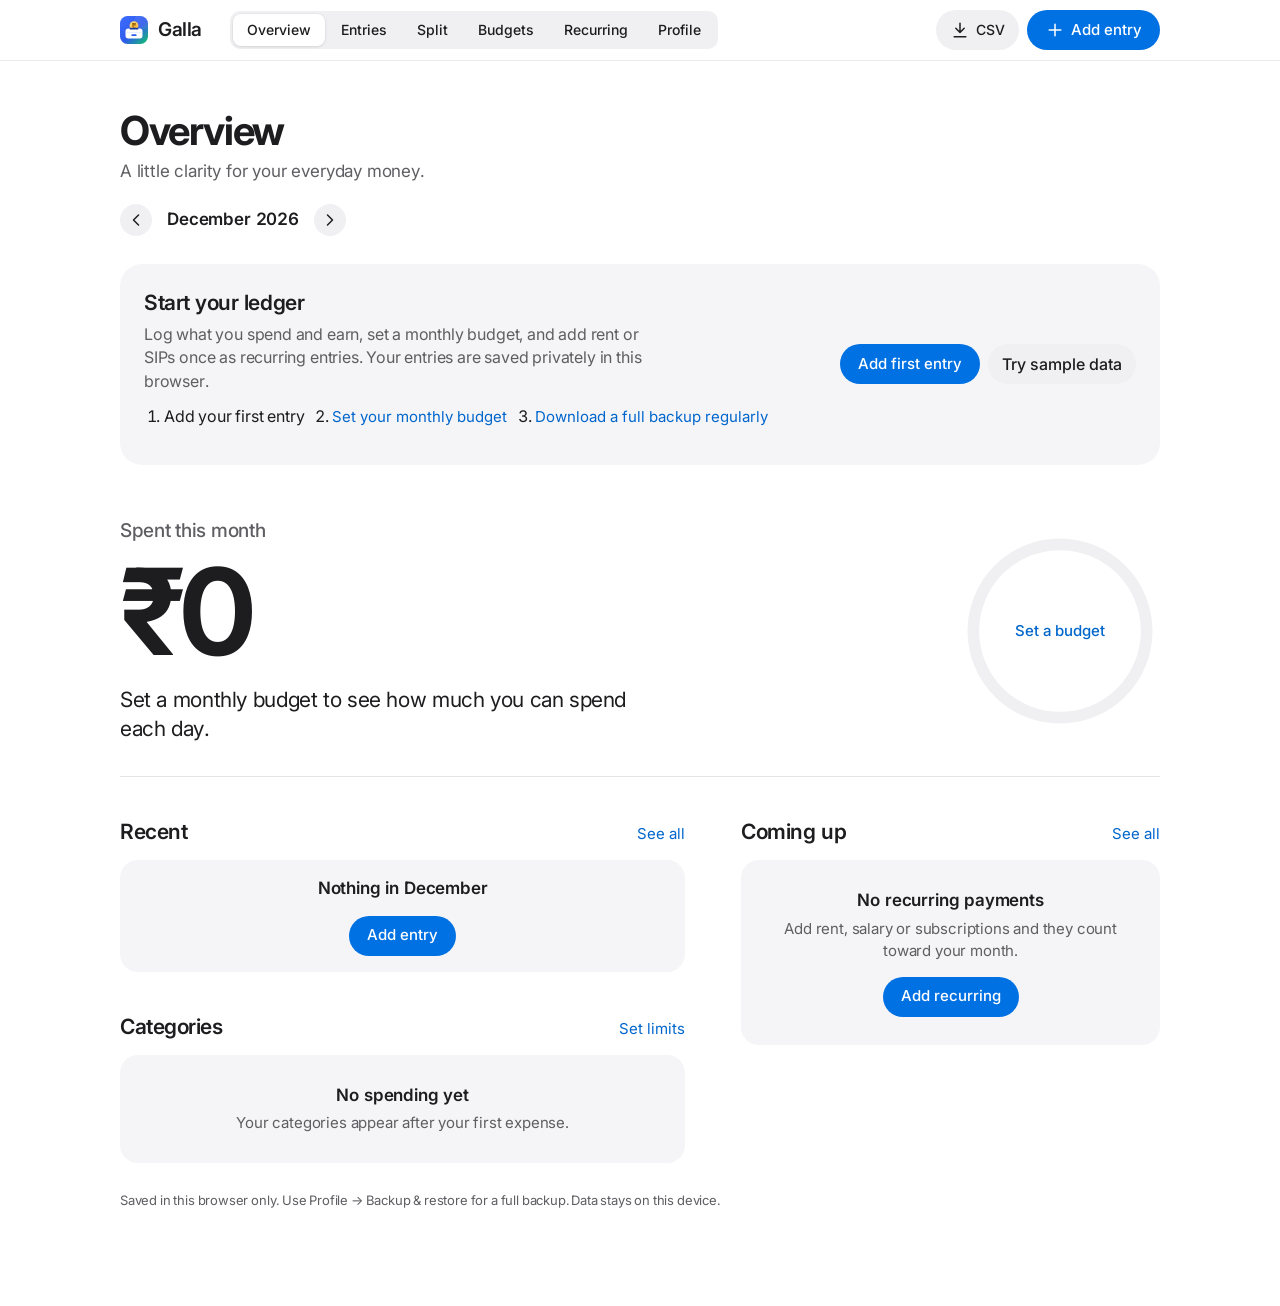
==== commit 7a235d8b: "Redesign Galla in a minimal, Apple-like style - Replace the glass theme (glass.css and its backgroun" ====
--- a/out/index.html
+++ b/out/index.html
@@ -1,1468 +1,1487 @@
-<!doctype html>
-<html lang="en">
-<head>
-<meta charset="utf-8">
-<meta name="viewport" content="width=device-width,initial-scale=1,viewport-fit=cover">
-<meta name="description" content="Galla: track personal spending and split shared expenses with friends, in rupees.">
-<meta name="theme-color" content="#eeeefe">
-<title>Galla — Expense Tracker, Budgets &amp; Bill Splitting</title>
-<link rel="canonical" href="https://abhi23raj472.github.io/Galla/">
-<meta name="robots" content="index,follow">
-<meta property="og:type" content="website">
-<meta property="og:title" content="Galla — Spend, Split, Settle">
-<meta property="og:description" content="Track expenses in rupees, manage monthly budgets and split bills with friends. Your ledger stays in your browser.">
-<meta property="og:url" content="https://abhi23raj472.github.io/Galla/">
-<meta name="twitter:card" content="summary">
-<meta name="twitter:title" content="Galla — Expense Tracker & Bill Splitting">
-<meta name="twitter:description" content="A simpler way to track expenses, budget and settle shared bills in rupees.">
-<script type="application/ld+json">{"@context":"https://schema.org","@type":"WebApplication","name":"Galla","url":"https://abhi23raj472.github.io/Galla/","description":"Personal expense tracking, monthly budgets and bill splitting in Indian rupees.","applicationCategory":"FinanceApplication","operatingSystem":"Any","browserRequirements":"Requires JavaScript","offers":{"@type":"Offer","price":"0","priceCurrency":"INR"}}</script>
-<link rel="icon" type="image/svg+xml" href="assets/galla-logo.svg">
-<link rel="preconnect" href="https://fonts.googleapis.com">
-<link rel="preconnect" href="https://fonts.gstatic.com" crossorigin>
-<link rel="stylesheet" href="https://fonts.googleapis.com/css2?family=Plus+Jakarta+Sans:wght@400;500;600;700;800&display=swap">
-<style>:root{color-scheme:light}body{margin:0;font:14px system-ui}img{max-width:100%}[hidden]{display:none!important}</style>
-</head>
-<body>
-
-<style>
-/* Layout: light, airy app shell — pastel hero card, white floating cards, pill tabs; bottom nav + add button on phones, top tabs on desktop; add/edit in a bottom sheet. Single light theme by design. */
-:root{
-  color-scheme:light;
-  --bg:#F4F6FB; --surface:#FFFFFF; --surface-2:#F2F4F9; --ink:#141A2B; --muted:#6A7288; --line:#E5E8F0;
-  --accent:#2F5BEA; --accent-ink:#FFFFFF; --accent-soft:#EAF0FF; --hero:#EAF7F1; --hero-ink:#141A2B;
-  --mint:#DDF6EA; --sky:#E3ECFF; --marigold:#F5A524; --income:#12A150; --danger:#E5484D; --warn:#D98A06;
-  --shadow:0 1px 2px rgba(20,26,43,.04),0 6px 20px rgba(20,26,43,.06);
-  --display:"Plus Jakarta Sans",ui-sans-serif,system-ui,sans-serif;
-  --body:"Plus Jakarta Sans",ui-sans-serif,system-ui,sans-serif;
-  --mono:"Plus Jakarta Sans",ui-sans-serif,system-ui,sans-serif;
-}
-*{box-sizing:border-box}
-body{background:var(--bg);color:var(--ink);font:15px/1.5 var(--body);font-feature-settings:'tnum' 1;-webkit-tap-highlight-color:transparent}
-h1,h2,h3{font-family:var(--display);margin:0;text-wrap:balance}
-h2{font-size:18px;font-weight:700;letter-spacing:-.02em}
-h3{font-size:15px;font-weight:700}
-.num{font-family:var(--mono);font-variant-numeric:tabular-nums;letter-spacing:-.01em}
-.eyebrow{font-size:11px;letter-spacing:.12em;text-transform:uppercase;color:var(--muted);font-weight:600}
-button,input,select{font:inherit;color:inherit}
-button{cursor:pointer}
-:focus-visible{outline:2px solid var(--accent);outline-offset:2px}
-svg.i{width:20px;height:20px;flex:none}
-
-.app{max-width:1080px;margin:0 auto;padding:18px 16px 110px;display:grid;grid-template-columns:minmax(0,1fr);gap:18px}
-@media (min-width:1060px){.app{padding-bottom:48px}}
-
-/* header */
-.top{display:grid;gap:14px}
-.top-row{display:flex;justify-content:space-between;align-items:center;gap:12px}
-.top-row .brand{flex:1 1 auto;min-width:0}
-.top-row .brand h1,.top-row .tagline{white-space:nowrap;overflow:hidden;text-overflow:ellipsis}
-@media (max-width:520px){#exportBtn span{display:none}#exportBtn{padding:0;width:40px}.logo svg{width:40px;height:40px}}
-@media (max-width:360px){.tagline{display:none}}
-.brand{display:flex;align-items:center;gap:10px}
-.logo{display:inline-flex;flex:none}
-.logo svg{display:block;width:44px;height:44px;filter:drop-shadow(0 4px 10px rgba(47,91,234,.25))}
-.tagline{font-size:12px;color:var(--muted);font-weight:600;letter-spacing:.02em}
-.lock .logo svg{width:72px;height:72px}
-.lock-brand{display:flex;align-items:center;gap:8px;font-weight:800;font-size:18px;letter-spacing:-.03em;color:var(--ink)}
-.lock-brand .logo svg{width:28px;height:28px;filter:none}
-.brand h1{font-size:clamp(24px,5vw,30px);font-weight:800;letter-spacing:-.035em;line-height:1.1}
-.top-actions{display:flex;gap:8px;align-items:center;flex:none}
-.iconbtn{display:inline-flex;align-items:center;justify-content:center;gap:6px;height:40px;min-width:40px;padding:0 14px;border:1px solid var(--line);background:var(--surface);border-radius:99px;box-shadow:var(--shadow);font-weight:500;font-size:14px}
-.iconbtn:hover{background:var(--surface-2)}
-.primary{display:inline-flex;align-items:center;justify-content:center;gap:6px;background:var(--accent);color:var(--accent-ink);border:0;border-radius:99px;padding:0 18px;height:42px;font-weight:600;white-space:nowrap;box-shadow:0 6px 16px rgba(47,91,234,.25)}
-.primary:hover{filter:brightness(1.06)}
-.desk{display:none}
-@media (min-width:1060px){.desk{display:inline-flex}}
-.month-bar{display:flex;align-items:center;justify-content:space-between;gap:10px;flex-wrap:wrap}
-.month-nav{display:flex;align-items:center;gap:4px;background:var(--surface);border:1px solid var(--line);border-radius:99px;padding:4px;box-shadow:var(--shadow)}
-.month-nav button{border:0;background:var(--surface-2);width:34px;height:34px;border-radius:50%;display:grid;place-items:center}
-.month-nav button:hover{background:var(--surface-2)}
-.month-nav span{min-width:140px;text-align:center;font-weight:600;font-size:15px}
-.tabs{flex:none;display:none;gap:4px;background:var(--surface);border:1px solid var(--line);border-radius:99px;padding:4px;box-shadow:var(--shadow)}
-@media (min-width:1060px){.tabs{display:flex}}
-.tabs button{border:0;background:none;border-radius:99px;padding:7px 14px;font-weight:500;color:var(--muted);display:flex;gap:6px;align-items:center}
-.tabs button[aria-selected="true"]{background:var(--accent);color:var(--accent-ink)}
-.tabs svg.i{width:17px;height:17px}
-@media (min-width:1060px){.tabs svg.i{display:none}.tabs button{padding:7px 13px}.acct .nm{display:none}.acct{padding:0 4px}}
-
-/* bottom nav + fab */
-.bottom-nav{position:fixed;left:0;right:0;bottom:0;z-index:20;background:rgba(255,255,255,.92);backdrop-filter:blur(14px);-webkit-backdrop-filter:blur(14px);border-top:1px solid var(--line);display:grid;grid-template-columns:repeat(5,1fr);padding:6px 4px calc(6px + env(safe-area-inset-bottom,0px))}
-@media (min-width:1060px){.bottom-nav{display:none}}
-.bottom-nav button{border:0;background:none;display:grid;justify-items:center;gap:2px;font-size:11px;font-weight:500;color:var(--muted);padding:6px 0;border-radius:10px}
-.bottom-nav button[aria-selected="true"]{color:var(--accent)}
-.bottom-nav button[aria-selected="true"] svg{background:var(--accent-soft);color:var(--accent);border-radius:99px;padding:2px 12px;width:44px;box-sizing:content-box}
-.fab{position:fixed;right:16px;bottom:calc(78px + env(safe-area-inset-bottom,0px));z-index:21;width:58px;height:58px;border-radius:50%;border:0;background:var(--accent);color:var(--accent-ink);box-shadow:0 10px 24px rgba(47,91,234,.4);display:grid;place-items:center}
-.fab svg{width:26px;height:26px}
-@media (min-width:1060px){.fab{display:none}}
-
-/* cards */
-.card{background:var(--surface);border:1px solid rgba(229,232,240,.7);border-radius:22px;padding:20px;box-shadow:var(--shadow);min-width:0}
-.card-h{display:flex;justify-content:space-between;align-items:center;gap:10px;margin-bottom:12px;flex-wrap:wrap}
-.card-h .sub{font-size:13px;color:var(--muted)}
-.grid2{display:grid;grid-template-columns:1fr;gap:18px}
-@media (min-width:760px){.grid2{grid-template-columns:1fr 1fr}}
-.grid3{display:grid;grid-template-columns:1fr;gap:12px}
-@media (min-width:640px){.grid3{grid-template-columns:repeat(3,1fr)}}
-.panel{display:grid;gap:18px}
-
-/* hero */
-.hero{background:linear-gradient(135deg,var(--mint) 0%,#E9F4FF 55%,var(--sky) 100%);color:var(--hero-ink);border-radius:26px;padding:22px;display:grid;gap:18px;position:relative;overflow:hidden;box-shadow:var(--shadow)}
-.hero::after{content:"";position:absolute;right:-60px;top:-70px;width:220px;height:220px;border-radius:50%;background:radial-gradient(circle,rgba(47,91,234,.14),transparent 70%);pointer-events:none}
-.hero>*{position:relative;z-index:1}
-.hero .lbl{font-size:12.5px;color:var(--muted);font-weight:600}
-.hero .big{font-family:var(--display);font-weight:800;font-size:clamp(36px,9vw,52px);line-height:1.05;letter-spacing:-.045em;margin-top:4px}
-.hero .big.neg{color:var(--danger)}
-.hero-stats{display:grid;grid-template-columns:repeat(3,1fr);gap:10px}
-.hero-stat{background:rgba(255,255,255,.72);border:1px solid rgba(255,255,255,.9);border-radius:16px;padding:10px 12px;min-width:0;backdrop-filter:blur(6px)}
-.hero-stat .v{font-weight:700;font-size:clamp(14px,3.6vw,18px);white-space:nowrap;overflow:hidden;text-overflow:ellipsis;letter-spacing:-.02em}
-.hero-stat .l{font-size:11.5px;color:var(--muted);display:flex;align-items:center;gap:5px;font-weight:500}
-.hero-stat .l i{width:7px;height:7px;border-radius:50%;display:inline-block}
-.meter{height:10px;border-radius:99px;background:rgba(255,255,255,.8);overflow:hidden}
-.meter i{display:block;height:100%;background:linear-gradient(90deg,var(--income),var(--marigold));border-radius:99px;transition:width .5s}
-.meter.over i{background:var(--danger)}
-.budget-line{display:flex;flex-wrap:wrap;justify-content:space-between;gap:6px 12px;font-size:13px;margin-top:8px;color:var(--muted);font-weight:500}
-.hero .linkbtn{color:var(--accent);font-weight:600}
-.linkbtn{background:none;border:0;padding:0;text-decoration:underline;text-underline-offset:3px;font-size:13px;color:var(--accent)}
-
-/* welcome */
-.welcome{display:flex;flex-wrap:wrap;gap:14px;align-items:center;justify-content:space-between}
-.welcome p{margin:4px 0 0;color:var(--muted);max-width:52ch}
-.welcome .btns{display:flex;gap:8px;flex-wrap:wrap}
-.ghost{display:inline-flex;align-items:center;gap:6px;background:var(--surface);border:1px solid var(--line);border-radius:99px;padding:0 14px;height:40px;font-weight:500}
-.ghost:hover{background:var(--surface-2)}
-
-/* insights */
-.insight{display:grid;gap:4px}
-.insight .v{font-family:var(--display);font-weight:700;font-size:20px;letter-spacing:-.01em;overflow-wrap:anywhere}
-.insight .d{font-size:13px;color:var(--muted)}
-.up{color:var(--danger)} .down{color:var(--income)}
-
-/* donut */
-.donut-wrap{display:grid;grid-template-columns:150px 1fr;gap:18px;align-items:center}
-@media (max-width:420px){.donut-wrap{grid-template-columns:1fr;justify-items:center}}
-.donut svg{width:150px;height:150px;display:block}
-.legend{display:grid;gap:8px;width:100%;min-width:0}
-.legend-row{display:grid;grid-template-columns:12px 1fr auto;gap:8px;align-items:center;font-size:13.5px}
-.legend-row .sw{width:10px;height:10px;border-radius:3px}
-.legend-row .n{overflow:hidden;text-overflow:ellipsis;white-space:nowrap}
-.legend-row .a{color:var(--muted)}
-
-/* calendar */
-.cal{display:grid;grid-template-columns:repeat(7,1fr);gap:5px}
-.cal .dow{font-size:10.5px;color:var(--muted);text-align:center;font-weight:600;letter-spacing:.04em}
-.cal button{aspect-ratio:1;border:0;border-radius:8px;background:var(--surface-2);font-size:12px;font-family:var(--mono);display:grid;place-items:center;color:var(--ink);padding:0;max-width:100%}
-.cal button.today{outline:2px solid var(--marigold);outline-offset:-2px}
-.cal button.future{opacity:.4}
-.cal button.hot{color:var(--accent-ink)}
-.cal-key{display:flex;align-items:center;gap:6px;font-size:11.5px;color:var(--muted);margin-top:10px}
-.cal-key i{width:14px;height:10px;border-radius:3px;display:inline-block}
-
-/* trend */
-.trend svg{width:100%;height:auto;display:block}
-.key{display:flex;gap:14px;font-size:12px;color:var(--muted)}
-.key span{display:flex;align-items:center;gap:5px}
-.key i{width:10px;height:10px;border-radius:3px;display:inline-block}
-
-/* transactions */
-.filters{display:flex;gap:8px;flex-wrap:wrap;align-items:center}
-.search{position:relative;flex:1 1 200px;min-width:0}
-.search svg{position:absolute;left:10px;top:50%;transform:translateY(-50%);width:17px;height:17px;color:var(--muted)}
-.search input{width:100%;padding:9px 10px 9px 34px;border:1px solid var(--line);border-radius:99px;background:var(--surface)}
-select.sel{padding:9px 10px;border:1px solid var(--line);border-radius:10px;background:var(--surface);min-width:0;max-width:100%}
-.seg{display:inline-flex;background:var(--surface-2);border:1px solid var(--line);border-radius:99px;padding:3px;gap:2px}
-.seg button{border:0;background:none;padding:6px 13px;border-radius:99px;font-size:13.5px;font-weight:500;color:var(--muted)}
-.seg button[aria-pressed="true"]{background:var(--surface);color:var(--ink);box-shadow:0 1px 2px rgba(0,0,0,.08)}
-.chip{display:inline-flex;align-items:center;gap:6px;background:var(--accent-soft);border-radius:99px;padding:4px 6px 4px 12px;font-size:13px;font-weight:500}
-.chip button{border:0;background:none;display:grid;place-items:center;width:22px;height:22px;border-radius:50%}
-.chip svg{width:14px;height:14px}
-.filter-sum{display:flex;justify-content:space-between;flex-wrap:wrap;gap:8px;font-size:13px;color:var(--muted);margin-top:12px}
-.day{margin-top:16px}
-.day-h{display:flex;justify-content:space-between;font-size:12px;color:var(--muted);font-weight:600;letter-spacing:.04em;text-transform:uppercase;padding-bottom:6px;border-bottom:1px solid var(--line)}
-.tx{display:grid;grid-template-columns:42px 1fr auto;gap:12px;align-items:center;padding:10px 4px;border-bottom:1px solid var(--line);border-radius:10px;cursor:pointer;width:100%;background:none;border-left:0;border-right:0;border-top:0;text-align:left}
-.tx:hover{background:var(--surface-2)}
-.tx:last-child{border-bottom:0}
-.cat-ic{width:42px;height:42px;border-radius:14px;display:grid;place-items:center}
-.cat-ic svg{width:20px;height:20px}
-.tx .t{min-width:0}
-.tx .d{font-weight:500;overflow-wrap:anywhere;display:flex;align-items:center;gap:6px;flex-wrap:wrap}
-.tx .m{font-size:12.5px;color:var(--muted)}
-.tx .amt{font-family:var(--mono);font-weight:600;font-variant-numeric:tabular-nums;white-space:nowrap}
-.tx .amt.in{color:var(--income)}
-.tag{font-size:10.5px;padding:1px 7px;border-radius:99px;background:var(--surface-2);border:1px solid var(--line);color:var(--muted);font-weight:500;display:inline-flex;gap:3px;align-items:center}
-.tag svg{width:11px;height:11px}
-.empty{text-align:center;padding:30px 12px;color:var(--muted)}
-.empty strong{display:block;color:var(--ink);font-family:var(--display);font-size:18px;margin-bottom:4px}
-.empty .btns{display:flex;gap:8px;justify-content:center;flex-wrap:wrap;margin-top:14px}
-
-/* budgets */
-.bud{display:grid;grid-template-columns:40px 1fr;gap:12px;padding:12px 0;border-bottom:1px solid var(--line);align-items:center}
-.bud:last-child{border-bottom:0}
-.bud .top{display:flex;justify-content:space-between;gap:8px;align-items:center;flex-wrap:wrap}
-.bud .n{font-weight:500}
-.bud .bar{height:8px;border-radius:99px;background:var(--surface-2);overflow:hidden;margin:7px 0 4px}
-.bud .bar i{display:block;height:100%;border-radius:99px}
-.bud .meta{display:flex;justify-content:space-between;gap:8px;font-size:12.5px;color:var(--muted);flex-wrap:wrap}
-.limit{display:flex;align-items:center;gap:4px;font-size:13px;color:var(--muted)}
-.limit input{width:96px;padding:5px 8px;border:1px solid var(--line);border-radius:8px;background:var(--surface-2);text-align:right;font-family:var(--mono)}
-.status{font-size:11px;font-weight:600;padding:2px 8px;border-radius:99px}
-.status.ok{background:color-mix(in srgb,var(--income) 16%,transparent);color:var(--income)}
-.status.near{background:color-mix(in srgb,var(--warn) 18%,transparent);color:var(--warn)}
-.status.over{background:color-mix(in srgb,var(--danger) 16%,transparent);color:var(--danger)}
-.overall{display:flex;gap:10px;align-items:center;flex-wrap:wrap}
-.overall input{width:150px;padding:9px 10px;border:1px solid var(--line);border-radius:10px;background:var(--surface-2);font-family:var(--mono)}
-
-/* recurring */
-.rule{display:grid;grid-template-columns:40px 1fr auto;gap:12px;align-items:center;padding:12px 0;border-bottom:1px solid var(--line)}
-.rule:last-child{border-bottom:0}
-.rule .d{font-weight:500;overflow-wrap:anywhere}
-.rule .m{font-size:12.5px;color:var(--muted)}
-.rule .acts{display:flex;gap:6px;align-items:center}
-.rule.paused{opacity:.55}
-.smallbtn{border:1px solid var(--line);background:var(--surface);border-radius:8px;padding:4px 10px;font-size:13px}
-.smallbtn.danger{color:var(--danger)}
-.note{font-size:13.5px;color:var(--muted);margin:0 0 6px;max-width:62ch}
-
-/* sheet */
-.scrim{position:fixed;inset:0;z-index:40;background:rgba(6,20,17,.45);display:flex;align-items:flex-end;justify-content:center}
-@media (min-width:640px){.scrim{align-items:center;padding:16px}}
-.sheet{background:var(--surface);width:100%;max-width:540px;border-radius:28px 28px 0 0;max-height:92dvh;overflow:auto;padding:10px 18px calc(18px + env(safe-area-inset-bottom,0px));animation:up .22s ease-out}
-@media (min-width:640px){.sheet{border-radius:20px;padding:18px 22px 22px}}
-@keyframes up{from{transform:translateY(24px);opacity:.4}to{transform:none;opacity:1}}
-.grab{width:40px;height:4px;border-radius:99px;background:var(--line);margin:0 auto 12px}
-@media (min-width:640px){.grab{display:none}}
-.sheet-h{display:flex;justify-content:space-between;align-items:center;margin-bottom:14px}
-.sheet form{display:grid;gap:14px}
-.amount-field{display:flex;align-items:baseline;gap:6px;border-bottom:2px solid var(--line);padding-bottom:6px}
-.amount-field:focus-within{border-color:var(--accent)}
-.amount-field span{font-family:var(--display);font-size:30px;font-weight:700;color:var(--muted)}
-.amount-field input::-webkit-outer-spin-button,.amount-field input::-webkit-inner-spin-button{-webkit-appearance:none;margin:0}
-.amount-field input{letter-spacing:-.04em;-moz-appearance:textfield;appearance:textfield;border:0;background:none;font-family:var(--display);font-size:40px;font-weight:800;width:100%;min-width:0;letter-spacing:-.02em;outline:none}
-.quick{display:flex;gap:6px;flex-wrap:wrap}
-.quick button{border:1px solid var(--line);background:var(--surface-2);border-radius:99px;padding:4px 12px;font-size:13px;font-family:var(--mono)}
-.fl{display:grid;gap:5px;font-size:12.5px;color:var(--muted);font-weight:500;min-width:0}
-.fl input,.fl select{padding:10px 11px;border:1px solid var(--line);border-radius:10px;background:var(--surface-2);width:100%;min-width:0;font-size:15px;color:var(--ink)}
-.row2{display:grid;grid-template-columns:1fr 1fr;gap:10px}
-.catgrid{display:grid;grid-template-columns:repeat(auto-fill,minmax(88px,1fr));gap:6px}
-.catgrid label{display:grid;justify-items:center;gap:4px;padding:8px 4px;border:1px solid var(--line);border-radius:12px;font-size:11.5px;text-align:center;cursor:pointer;line-height:1.2;color:var(--ink)}
-.catgrid input{position:absolute;opacity:0;pointer-events:none}
-.catgrid label:has(input:checked){border-color:var(--accent);background:var(--accent-soft)}
-.catgrid label:has(input:focus-visible){outline:2px solid var(--accent)}
-.catgrid .cat-ic{width:34px;height:34px;border-radius:10px}
-.check{display:flex;gap:10px;align-items:flex-start;font-size:14px;padding:10px 12px;border:1px solid var(--line);border-radius:12px;background:var(--surface-2);cursor:pointer}
-.check input{margin-top:3px;accent-color:var(--accent);width:17px;height:17px}
-.check small{display:block;color:var(--muted);font-size:12.5px}
-.sheet-actions{display:flex;gap:8px}
-.sheet-actions .primary{flex:1;height:48px;font-size:16px}
-.dangerbtn{border:1px solid var(--line);background:none;color:var(--danger);border-radius:10px;padding:0 14px;height:48px;font-weight:500}
-.dangerbtn.confirm{background:var(--danger);color:#fff;border-color:var(--danger)}
-
-/* split */
-.av{width:40px;height:40px;border-radius:50%;display:grid;place-items:center;font-weight:700;font-family:var(--display);font-size:14px;flex:none;letter-spacing:-.02em}
-.av.sm{width:28px;height:28px;font-size:10.5px}
-.av.lg{width:52px;height:52px;font-size:18px}
-.person{display:grid;grid-template-columns:40px 1fr auto;gap:12px;align-items:center;padding:10px 4px;width:100%;background:none;border:0;border-bottom:1px solid var(--line);text-align:left;border-radius:10px}
-.person:hover{background:var(--surface-2)}
-.person:last-child{border-bottom:0}
-.person .n{font-weight:500;overflow-wrap:anywhere}
-.person .m{font-size:12.5px;color:var(--muted)}
-.bal{text-align:right;font-size:11.5px;color:var(--muted);white-space:nowrap}
-.bal b{display:block;font-family:var(--mono);font-size:15px;font-weight:600;color:var(--ink)}
-.bal.pos b{color:var(--income)} .bal.neg b{color:var(--danger)}
-.groups{display:grid;gap:10px;grid-template-columns:repeat(auto-fill,minmax(230px,1fr))}
-.group{border:1px solid var(--line);border-radius:18px;padding:16px;background:linear-gradient(160deg,var(--surface-2),var(--surface));text-align:left;display:grid;gap:10px;width:100%}
-.group:hover{border-color:var(--accent)}
-.group .gn{font-family:var(--display);font-weight:700;font-size:16px;overflow-wrap:anywhere}
-.group .gm{display:flex;justify-content:space-between;align-items:center;gap:8px;font-size:12.5px;color:var(--muted)}
-.stack{display:flex}
-.stack .av{margin-left:-4px;box-shadow:0 0 0 2px var(--surface)}
-.stack .av:first-child{margin-left:0}
-.pos-t{color:var(--income)} .neg-t{color:var(--danger)}
-.splitbox{display:grid;gap:12px;padding:12px;border:1px solid var(--line);border-radius:12px;background:var(--surface-2)}
-.pchips{display:flex;flex-wrap:wrap;gap:6px}
-.pchips label{display:inline-flex;align-items:center;gap:6px;border:1px solid var(--line);border-radius:99px;padding:3px 11px 3px 3px;font-size:13px;cursor:pointer;background:var(--surface);color:var(--ink)}
-.pchips input{position:absolute;opacity:0;pointer-events:none}
-.pchips label:has(input:checked){border-color:var(--accent);background:var(--accent-soft)}
-.pchips label:has(input:focus-visible){outline:2px solid var(--accent)}
-.shares{display:grid;gap:6px}
-.share-row{display:grid;grid-template-columns:1fr 110px;gap:8px;align-items:center;font-size:14px;color:var(--ink)}
-.share-row>span{display:flex;gap:8px;align-items:center;min-width:0}
-.share-row input{padding:7px 9px;border:1px solid var(--line);border-radius:8px;background:var(--surface);text-align:right;font-family:var(--mono);width:100%}
-.share-row .calc{font-family:var(--mono);text-align:right;color:var(--muted)}
-.remain{font-size:12.5px;color:var(--muted)} .remain.bad{color:var(--danger)}
-.inline-add{display:flex;gap:6px;flex-wrap:wrap}
-.inline-add input{flex:1 1 140px;min-width:0;padding:8px 10px;border:1px solid var(--line);border-radius:8px;background:var(--surface)}
-.dsec{display:grid;gap:8px;padding:14px 0;border-top:1px solid var(--line)}
-.dsec:first-of-type{border-top:0}
-.dsec h3{font-size:14px}
-.dhead{display:flex;gap:12px;align-items:center;min-width:0}
-.dhead .t{min-width:0}
-.dhead h2{overflow-wrap:anywhere}
-.dstatus{font-size:14px;color:var(--muted)}
-.hist{display:grid;grid-template-columns:1fr auto;gap:10px;align-items:center;padding:8px 0;border-bottom:1px dashed var(--line);font-size:14px}
-.hist:last-child{border-bottom:0}
-.hist .m{font-size:12px;color:var(--muted)}
-.hist .r{display:flex;gap:6px;align-items:center;font-family:var(--mono);white-space:nowrap}
-.suggest{display:grid;grid-template-columns:auto 1fr auto;gap:10px;align-items:center;padding:8px 0;border-bottom:1px dashed var(--line);font-size:14px}
-.suggest:last-child{border-bottom:0}
-.upi{display:flex;gap:8px;align-items:center;font-size:13px;color:var(--muted);flex-wrap:wrap}
-.upi code{font-family:var(--mono);color:var(--ink);background:var(--surface-2);padding:2px 6px;border-radius:6px;overflow-wrap:anywhere}
-.acct{display:inline-flex;align-items:center;gap:8px;height:40px;padding:0 12px 0 4px;border:1px solid var(--line);background:var(--surface);border-radius:99px;box-shadow:var(--shadow);font-weight:600;font-size:14px;max-width:190px}
-.acct .av{width:32px;height:32px;font-size:12px}
-.acct .nm{overflow:hidden;text-overflow:ellipsis;white-space:nowrap}
-.acct svg.i{width:16px;height:16px;color:var(--muted)}
-@media (max-width:420px){.acct .nm{display:none}.acct{padding:0 4px}}
-.lock{position:fixed;inset:0;z-index:80;background:linear-gradient(160deg,var(--mint),#EEF5FF 50%,var(--sky));display:grid;place-items:center;padding:24px 16px calc(24px + env(safe-area-inset-bottom,0px))}
-.lock-box{width:100%;max-width:340px;display:grid;gap:18px;justify-items:center;text-align:center}
-.lock-box h1{font-size:26px;font-weight:800;letter-spacing:-.035em}
-.lock-box p{margin:0;color:var(--muted);font-size:14px}
-.lock .av.lg{width:64px;height:64px;font-size:22px;box-shadow:0 6px 18px rgba(20,26,43,.1)}
-.dots{display:flex;gap:14px;height:18px}
-.dots i{width:14px;height:14px;border-radius:50%;border:2px solid var(--accent);transition:background .15s}
-.dots i.on{background:var(--accent)}
-.dots.err{animation:shake .35s}
-.dots.err i{border-color:var(--danger)}
-@keyframes shake{25%{transform:translateX(-8px)}50%{transform:translateX(8px)}75%{transform:translateX(-4px)}}
-.keypad{display:grid;grid-template-columns:repeat(3,72px);gap:14px;justify-content:center}
-.keypad button{width:72px;height:72px;border-radius:50%;border:0;background:rgba(255,255,255,.85);font-size:26px;font-weight:600;box-shadow:var(--shadow);color:var(--ink)}
-.keypad button:active{background:var(--accent-soft)}
-.keypad button.blank{visibility:hidden}
-.keypad button.bk{background:none;box-shadow:none;font-size:15px;color:var(--muted)}
-.lock-msg{min-height:20px;font-size:13.5px;color:var(--danger);font-weight:500}
-.lock-loading{color:var(--muted);font-weight:500}
-.pinrow{display:grid;grid-template-columns:1fr 1fr;gap:10px}
-.pinrow input{padding:10px 12px;border:1px solid var(--line);border-radius:12px;background:var(--surface-2);font-size:18px;letter-spacing:.4em;text-align:center;width:100%;min-width:0}
-.statusline{font-size:12px;color:var(--muted);text-align:center}
-.toast{position:fixed;left:50%;top:calc(12px + env(safe-area-inset-top,0px));bottom:auto;transform:translate(-50%,-8px);max-width:calc(100% - 32px);text-align:center;box-shadow:0 8px 24px rgba(20,26,43,.18);border-radius:99px;background:var(--ink);color:var(--bg);padding:9px 16px;border-radius:10px;font-size:14px;opacity:0;transition:opacity .2s,transform .2s;pointer-events:none;z-index:90;white-space:normal}
-.toast.show{transform:translate(-50%,0)}
-.toast.show{opacity:1}
-@media (prefers-reduced-motion:reduce){*{transition:none!important;animation:none!important}}
-</style>
-
-<link rel="stylesheet" href="glass.css">
-<noscript><p class="card">Galla helps you track expenses, manage budgets and split bills in rupees. Enable JavaScript to use your private ledger.</p></noscript>
-<a class="skip-link" href="#mainContent">Skip to dashboard</a>
-<aside class="sidebar" aria-label="Galla navigation">
- <a class="sidebar-brand" href="./" aria-label="Galla home"><img src="assets/galla-logo.svg" width="48" height="48" alt=""><div><strong>Galla</strong><span>Spend · Split · Settle</span></div></a>
- <nav class="tabs" id="topTabs" role="tablist" aria-label="Sections"></nav>
- <div class="sidebar-foot"><p>Your ledger.<br>Your browser. Your control.</p></div>
-</aside>
-<div class="app">
-  <header class="top"><div class="page-intro"><h1 id="pageTitle">Overview</h1><p id="pageSubtitle">A little clarity for your everyday money.</p></div>
-    <div class="top-row">
-      <div class="brand"><span class="logo" id="brandLogo"></span><div><span class="mobile-brand-name">Galla</span><div class="tagline">Spend · Split · Settle</div></div></div>
-
-      <div class="top-actions">
-
-        <button class="iconbtn" id="exportBtn" hidden title="Export all entries as CSV" aria-label="Export CSV"><svg class="i" data-i="download"></svg><span>CSV</span></button>
-        <button class="primary desk" id="addBtnDesk"><svg class="i" data-i="plus"></svg>Add entry</button>
-      </div>
-    </div>
-    <div class="month-bar" id="monthBar">
-      <div class="month-nav" aria-label="Choose month">
-        <button id="prevM" aria-label="Previous month"><svg class="i" data-i="chevL"></svg></button>
-        <span id="monthLabel">—</span>
-        <button id="nextM" aria-label="Next month"><svg class="i" data-i="chevR"></svg></button>
-      </div>
-      <button class="linkbtn" id="thisMonth" hidden>Back to this month</button>
-    </div>
-  </header>
-
-  <main id="mainContent">
-    <!-- OVERVIEW -->
-    <section class="panel" data-panel="overview">
-      <div class="card welcome" id="welcome" hidden>
-        <div><h2>Start your ledger</h2><p>Log what you spend and earn, set a monthly budget, and add rent or SIPs once as recurring entries. Your entries are saved privately in this browser.</p><ol class="setup-list"><li>Add your first entry</li><li><button class="linkbtn" data-goto="budgets">Set your monthly budget</button></li><li><button class="linkbtn" data-goto="profile">Download a full backup regularly</button></li></ol></div>
-        <div class="btns"><button class="primary" data-add>Add first entry</button><button class="ghost" data-sample>Try sample data</button></div>
-      </div>
-
-      <div class="dashboard-grid">
-        <div class="dashboard-main">
-          <section class="hero balance-card" aria-label="Monthly balance">
-            <div><div class="lbl" id="balLbl">Left this month</div><div class="big num" id="balance">₹0</div><p class="balance-caption">Your income and spending, in one clear view.</p></div>
-            <div class="hero-stats">
-              <div class="hero-stat"><div class="l"><i style="background:var(--income)"></i>Income</div><div class="v" id="hIncome">₹0</div></div>
-              <div class="hero-stat"><div class="l"><i style="background:var(--danger)"></i>Spending</div><div class="v" id="hSpent">₹0</div></div>
-              <div class="hero-stat" title="Daily spending excludes rent, investments and recurring entries"><div class="l">Daily average spend</div><div class="v" id="hDaily">₹0</div></div>
-            </div>
-          </section>
-          <section class="card activity-card">
-            <div class="card-h"><h2>Income vs spending</h2><div class="key"><span><i style="background:var(--income)"></i>Income</span><span><i style="background:var(--accent)"></i>Spending</span></div></div>
-            <p class="section-caption">Your last six months at a glance</p><div class="trend" id="trend"></div>
-            <div class="recent-section"><div class="card-h"><h2>Recent transactions</h2><button class="linkbtn" data-goto="transactions">See all entries</button></div><div id="recent"></div></div>
-          </section>
-        </div>
-        <aside class="card dashboard-side" aria-label="Budget and upcoming expenses">
-          <div class="card-h"><h2>Monthly budget</h2><button class="linkbtn" data-goto="budgets">Set budget</button></div>
-          <div class="budget-overview"><strong id="overviewBudgetAmount">No budget yet</strong><span id="overviewBudgetPercent"></span></div>
-          <div class="meter" id="meter"><i style="width:0"></i></div><div class="budget-line"><span id="budgetText">Set a limit to stay on track</span></div>
-          <div class="side-section"><div class="card-h"><h2>Top categories</h2><span class="sub" id="donutSub"></span></div><div id="donut"></div></div>
-          <div class="side-section"><div class="card-h"><h2>Upcoming recurring</h2><button class="linkbtn" data-goto="recurring">See all</button></div><div id="upcomingPreview"></div></div>
-        </aside>
-      </div>
-      <details class="card spending-details"><summary>Daily spending &amp; insights<span>Explore your spending patterns</span></summary><div class="details-content"><div class="grid3" id="insights"></div><div class="card-h"><h2>Daily spending</h2><span class="sub">Choose a day to see its entries</span></div><div id="cal"></div></div></details>
-
-    </section>
-
-    <!-- TRANSACTIONS -->
-    <section class="panel" data-panel="transactions" hidden>
-      <section class="card">
-        <div class="filters">
-          <div class="search"><svg class="i" data-i="search"></svg><input id="search" type="search" placeholder="Search description or category" aria-label="Search entries"></div>
-          <div class="seg" id="typeSeg" role="group" aria-label="Entry type">
-            <button data-type="" aria-pressed="true">All</button><button data-type="expense" aria-pressed="false">Spent</button><button data-type="income" aria-pressed="false">Income</button>
-          </div>
-          <select class="sel" id="catFilter" aria-label="Filter by category"><option value="">All categories</option></select>
-        </div>
-        <details class="entry-options"><summary>Date range &amp; sorting</summary><div class="range-filters"><label class="fl">From<input type="date" id="filterFrom"></label><label class="fl">To<input type="date" id="filterTo"></label><label class="fl">Sort entries<select id="entrySort"><option value="newest">Newest first</option><option value="oldest">Oldest first</option><option value="largest">Largest amount</option><option value="smallest">Smallest amount</option></select></label></div><p class="note">A date range searches across months.</p></details><p id="rangeStatus" role="status"></p><div id="recurringFilter" hidden><span class="chip">Generated recurring entries <button id="clearRecurring" aria-label="Show all entries">×</button></span></div><div id="dayChip"></div>
-        <div class="filter-sum" id="filterSum"></div>
-        <div id="list"></div>
-        <div id="sampleRemove" hidden style="margin-top:14px;text-align:center"><button class="linkbtn" id="removeSamples">Remove all sample entries</button></div>
-      </section>
-    </section>
-
-    <!-- SPLIT -->
-    <section class="panel" data-panel="split" hidden><p class="card split-guide">Start with <button class="linkbtn" id="guideFriend">a friend</button>, optionally <button class="linkbtn" id="guideGroup">create a group</button>, then <button class="linkbtn" id="guideExpense">add a shared expense</button>. Recording a settlement does not send money.</p>
-      <div class="hero">
-        <div><div class="lbl">Across all friends, you are</div><div class="big" id="sNet" style="font-size:clamp(30px,7vw,44px)">all settled up</div></div>
-        <div class="hero-stats" style="grid-template-columns:repeat(2,1fr)">
-          <div class="hero-stat"><div class="l"><i style="background:var(--income)"></i>Owed to you</div><div class="v" id="sOwed">₹0</div></div>
-          <div class="hero-stat"><div class="l"><i style="background:var(--danger)"></i>You owe</div><div class="v" id="sOwe">₹0</div></div>
-        </div>
-      </div>
-      <section class="card">
-        <div class="card-h"><h2>Groups</h2><button class="ghost" id="newGroup"><svg class="i" data-i="plus"></svg>New group</button></div>
-        <div id="groups"></div>
-      </section>
-      <section class="card">
-        <div class="card-h"><h2>Friends</h2><button class="ghost" id="newFriend"><svg class="i" data-i="plus"></svg>Add friend</button></div>
-        <div id="friends"></div>
-      </section>
-      <section class="card">
-        <div class="card-h"><h2>Recent activity</h2><button class="primary" id="addShared"><svg class="i" data-i="plus"></svg>Add shared expense</button></div>
-        <div id="splitActivity"></div>
-      </section>
-    </section>
-
-    <!-- BUDGETS -->
-    <section class="panel" data-panel="budgets" hidden>
-      <section class="card">
-        <div class="card-h"><h2>Monthly budget</h2><span class="sub">Applies to every month</span></div>
-        <div class="overall">
-          <label class="limit" for="overallBudget">₹ <input id="overallBudget" type="number" min="0" step="500" inputmode="numeric" placeholder="No budget" aria-label="Monthly budget for every month"></label>
-          <span class="note" id="overallNote" style="margin:0"></span>
-        </div>
-      </section>
-      <section class="card">
-        <div class="card-h"><h2>Category limits</h2><span class="sub" id="budMonth"></span></div>
-        <p class="note">Limits apply to every month. The selected month changes spending totals only. Changes save when you leave a field; leave a limit blank to remove it.</p>
-        <p id="budgetStatus" role="status" aria-live="polite">All changes saved</p><div id="budList"></div>
-      </section>
-    </section>
-
-    <!-- RECURRING -->
-    <section class="panel" data-panel="profile" hidden><div id="profileContent"></div></section>
-    <section class="panel" data-panel="recurring" hidden>
-      <section class="card">
-        <div class="card-h"><h2>Recurring every month</h2><button class="primary" id="addRule"><svg class="i" data-i="plus"></svg>New</button></div>
-        <p class="note">Rent, salary, SIPs, subscriptions and EMIs. Due entries are added when you open Galla, including missed months from the last 12 months. No payment is made. Pause a rule to stop future entries. Review generated entries below.</p>
-        <div id="recurringStatus" role="status" aria-live="polite"></div><button class="ghost" id="reviewRecurring">Review generated entries</button><div id="rules"></div>
-      </section>
-    </section>
-  </main>
-  <div class="statusline" id="status">Loading your ledger…</div>
-</div>
-
-<nav class="bottom-nav" id="bottomNav" role="tablist" aria-label="Sections"></nav>
-<button class="fab" id="fab" aria-label="Add entry"><svg class="i" data-i="plus"></svg></button>
-
-<div class="scrim" id="scrim" hidden>
-  <div class="sheet" role="dialog" aria-modal="true" aria-labelledby="sheetTitle">
-    <div class="grab"></div>
-    <div class="sheet-h"><h2 id="sheetTitle">Add entry</h2><button class="iconbtn" id="closeSheet" aria-label="Close"><svg class="i" data-i="x"></svg></button></div>
-    <form id="form" autocomplete="off">
-      <div class="seg" id="formType" role="group" aria-label="Entry type" style="justify-self:start">
-        <button type="button" data-type="expense" aria-pressed="true">Expense</button><button type="button" data-type="income" aria-pressed="false">Income</button>
-      </div>
-      <div>
-        <label class="amount-field" for="fAmount"><span>₹</span><input id="fAmount" type="number" inputmode="decimal" min="0" step="0.01" placeholder="0" required aria-label="Amount in rupees"></label>
-        <div class="quick" id="quick" style="margin-top:10px"></div>
-      </div>
-      <label class="fl">What for<input id="fDesc" type="text" maxlength="80" placeholder="Lunch at office canteen" required></label>
-      <div class="fl"><span>Category</span><div class="catgrid" id="catGrid" role="radiogroup" aria-label="Category"></div></div>
-      <div id="splitWrap" style="display:grid;gap:10px">
-        <label class="check"><input type="checkbox" id="fSplit"><span>Split with friends<small>Share this with a group or friends. Only your share counts as your spending.</small></span></label>
-        <div class="splitbox" id="splitBox" hidden>
-          <div class="row2">
-            <label class="fl">Group<select id="fGroup"></select></label>
-            <label class="fl">Paid by<select id="fPaidBy"></select></label>
-          </div>
-          <div class="fl"><span>Split between</span><div class="pchips" id="pChips"></div></div>
-          <div class="inline-add"><input id="quickFriend" placeholder="Add someone new by name" maxlength="40" aria-label="New friend name"><button type="button" class="smallbtn" id="quickFriendBtn">Add</button></div>
-          <div class="seg" id="splitMode" role="group" aria-label="How to split" style="justify-self:start"><button type="button" data-m="equal" aria-pressed="true">Equally</button><button type="button" data-m="exact" aria-pressed="false">Exact ₹</button><button type="button" data-m="pct" aria-pressed="false">Percent</button></div>
-          <div class="shares" id="shares"></div>
-          <div class="remain" id="remain"></div>
-        </div>
-      </div>
-      <details class="entry-options" id="entryOptions"><summary>Payment, date &amp; repeat options</summary><div class="row2">
-        <label class="fl">Paid via<select id="fPay"><option>UPI</option><option>Card</option><option>Cash</option><option>Net banking</option><option>Auto-debit</option></select></label>
-        <label class="fl">Date<input id="fDate" type="date" required></label>
-      </div>
-      <label class="check" id="repeatWrap"><input type="checkbox" id="fRepeat"><span>Repeat every month<small id="repeatHint">Added when you open Galla after the due date</small></span></label>
-      </details>
-    </form><div class="entry-footer"><p id="entrySaveStatus" class="note" role="status" aria-live="polite"></p><div class="sheet-actions"><button type="button" class="dangerbtn" id="deleteBtn" hidden>Delete</button><button class="primary" id="submitBtn" type="submit" form="form">Add expense</button></div></div>
-  </div>
-</div>
-<div class="scrim" id="scrim2" hidden>
-  <div class="sheet" role="dialog" aria-modal="true" aria-label="Details"><div class="grab"></div><div id="detail"></div></div>
-</div>
-
-</div>
-<div class="toast" id="toast" role="status" aria-live="polite"></div>
-
-<script>
-// ---------- constants ----------
-const ICONS={
-  food:'<path d="M7 3v8M5 3v5a2 2 0 0 0 4 0V3M7 11v10M17 3c-2 0-3 2-3 5s1 4 3 4v9"/>',
-  basket:'<path d="M3 9h18l-2 11H5z"/><path d="M8 9l4-6 4 6M9 13v4M15 13v4"/>',
-  car:'<path d="M4 16v-4l2-5h12l2 5v4z"/><circle cx="8" cy="16.5" r="1.8"/><circle cx="16" cy="16.5" r="1.8"/><path d="M4 12h16"/>',
-  home:'<path d="M3 11l9-7 9 7"/><path d="M5 10v10h14V10"/><path d="M10 20v-6h4v6"/>',
-  bolt:'<path d="M13 2L4 14h7l-1 8 9-12h-7z"/>',
-  bag:'<path d="M5 8h14l-1 13H6z"/><path d="M9 8a3 3 0 0 1 6 0"/>',
-  heart:'<path d="M12 20s-8-4.8-8-10.5A4.5 4.5 0 0 1 12 7a4.5 4.5 0 0 1 8 2.5C20 15.2 12 20 12 20z"/>',
-  film:'<rect x="3" y="5" width="18" height="14" rx="2"/><path d="M7 5v14M17 5v14M3 12h4M17 12h4"/>',
-  globe:'<circle cx="12" cy="12" r="9"/><path d="M3 12h18M12 3c3 3 3 15 0 18M12 3c-3 3-3 15 0 18"/>',
-  book:'<path d="M4 5a2 2 0 0 1 2-2h14v16H6a2 2 0 0 0-2 2z"/><path d="M4 21V5M9 7h7"/>',
-  chart:'<path d="M4 20V10M10 20V4M16 20v-7M22 20H2"/>',
-  dots:'<circle cx="6" cy="12" r="1.3"/><circle cx="12" cy="12" r="1.3"/><circle cx="18" cy="12" r="1.3"/>',
-  brief:'<rect x="3" y="7" width="18" height="13" rx="2"/><path d="M9 7V5h6v2M3 13h18"/>',
-  laptop:'<rect x="5" y="5" width="14" height="10" rx="1.5"/><path d="M3 19h18"/>',
-  pct:'<path d="M19 5L5 19"/><circle cx="7" cy="7" r="2.2"/><circle cx="17" cy="17" r="2.2"/>',
-  back:'<path d="M9 14L4 9l5-5"/><path d="M4 9h11a5 5 0 0 1 0 10h-3"/>',
-  gift:'<rect x="3" y="8" width="18" height="5" rx="1"/><path d="M5 13v8h14v-8M12 8v13M12 8S10 3 7.5 4.5 9 8 12 8zM12 8s2-5 4.5-3.5S15 8 12 8z"/>',
-  plus:'<path d="M12 5v14M5 12h14"/>',
-  grid:'<rect x="4" y="4" width="7" height="7" rx="1.5"/><rect x="13" y="4" width="7" height="7" rx="1.5"/><rect x="4" y="13" width="7" height="7" rx="1.5"/><rect x="13" y="13" width="7" height="7" rx="1.5"/>',
-  list:'<path d="M9 6h11M9 12h11M9 18h11"/><circle cx="4.5" cy="6" r="1"/><circle cx="4.5" cy="12" r="1"/><circle cx="4.5" cy="18" r="1"/>',
-  target:'<circle cx="12" cy="12" r="9"/><circle cx="12" cy="12" r="5"/><circle cx="12" cy="12" r="1"/>',
-  repeat:'<path d="M17 2l3 3-3 3"/><path d="M4 11V9a4 4 0 0 1 4-4h12"/><path d="M7 22l-3-3 3-3"/><path d="M20 13v2a4 4 0 0 1-4 4H4"/>',
-  download:'<path d="M12 4v11M7 10l5 5 5-5M5 20h14"/>',
-  search:'<circle cx="11" cy="11" r="7"/><path d="M20 20l-4-4"/>',
-  chevL:'<path d="M15 6l-6 6 6 6"/>', chevR:'<path d="M9 6l6 6-6 6"/>',
-  x:'<path d="M6 6l12 12M18 6L6 18"/>',
-  lock:'<rect x="5" y="11" width="14" height="10" rx="2"/><path d="M8 11V8a4 4 0 0 1 8 0v3"/>',
-  users:'<circle cx="9" cy="8" r="3.5"/><path d="M2.5 20a6.5 6.5 0 0 1 13 0"/><circle cx="17" cy="9" r="2.8"/><path d="M16 14.2A5.5 5.5 0 0 1 21.5 20"/>',
-  swap:'<path d="M7 4L3 8l4 4M3 8h14M17 12l4 4-4 4M21 16H7"/>'
-};
-let _logoN=0;
-const LOGO_INNER='<defs><linearGradient id="gBg" x1="4" y1="2" x2="44" y2="46" gradientUnits="userSpaceOnUse"><stop offset="0" stop-color="#3B6BFF"/><stop offset=".55" stop-color="#2F5BEA"/><stop offset="1" stop-color="#14B87A"/></linearGradient><linearGradient id="gCoin" x1="17" y1="8" x2="31" y2="24" gradientUnits="userSpaceOnUse"><stop offset="0" stop-color="#FFD866"/><stop offset="1" stop-color="#F5A524"/></linearGradient></defs><rect width="48" height="48" rx="13" fill="url(#gBg)"/><circle cx="38" cy="9" r="14" fill="#FFFFFF" opacity=".08"/><circle cx="24" cy="16.5" r="7.6" fill="url(#gCoin)"/><circle cx="24" cy="16.5" r="5.9" fill="none" stroke="#FFF3C4" stroke-width=".8" opacity=".8"/><path d="M21.3 12.9h5.4M21.3 15h5.4M22.3 12.9c2.9 0 2.9 4.3 0 4.3h-1l3.9 3.3" fill="none" stroke="#8A5300" stroke-width="1.35" stroke-linecap="round" stroke-linejoin="round"/><rect x="9.5" y="21.5" width="29" height="17" rx="4.5" fill="#FFFFFF"/><rect x="16.5" y="20.3" width="15" height="3" rx="1.5" fill="#173A9E"/><path d="M9.5 28.4h29" stroke="#DCE6FF" stroke-width="1.2"/><rect x="19.5" y="31.4" width="9" height="3" rx="1.5" fill="#2F5BEA"/>';
-function logo(label="Galla"){const n=++_logoN;return `<svg viewBox="0 0 48 48" role="img" aria-label="${label}">${LOGO_INNER.replace(/gBg/g,'gBg'+n).replace(/gCoin/g,'gCoin'+n)}</svg>`}
-const svg=(n,cls="i")=>`<svg class="${cls}" viewBox="0 0 24 24" fill="none" stroke="currentColor" stroke-width="1.8" stroke-linecap="round" stroke-linejoin="round" aria-hidden="true">${ICONS[n]||ICONS.dots}</svg>`;
-document.querySelectorAll("svg[data-i]").forEach(s=>s.outerHTML=svg(s.dataset.i));
-document.getElementById("brandLogo").innerHTML=logo();
-
-
-const EXP=[
-  {n:"Food & dining",c:"#E0901B",i:"food"},{n:"Groceries",c:"#2F8F55",i:"basket"},{n:"Transport",c:"#3B7DD8",i:"car"},
-  {n:"Rent & housing",c:"#8A5CC7",i:"home"},{n:"Bills & recharge",c:"#12867A",i:"bolt"},{n:"Shopping",c:"#D2557A",i:"bag"},
-  {n:"Health",c:"#C9483A",i:"heart"},{n:"Entertainment",c:"#B37A1F",i:"film"},{n:"Travel",c:"#2AA0B8",i:"globe"},
-  {n:"Education",c:"#5467C9",i:"book"},{n:"Investments",c:"#4E8F2A",i:"chart"},{n:"Other",c:"#7C8B87",i:"dots"}
-];
-const INC=[
-  {n:"Salary",c:"#2E8B57",i:"brief"},{n:"Freelance",c:"#3B7DD8",i:"laptop"},{n:"Interest",c:"#8A5CC7",i:"pct"},
-  {n:"Refund",c:"#12867A",i:"back"},{n:"Gift",c:"#D2557A",i:"gift"},{n:"Other income",c:"#7C8B87",i:"plus"}
-];
-const cat=n=>[...EXP,...INC].find(x=>x.n===n)||{n,c:"#7C8B87",i:"dots"};
-const catIcon=(n,cls="cat-ic")=>{const c=cat(n);return `<span class="${cls}" style="background:color-mix(in srgb,${c.c} 16%,transparent);color:${c.c}">${svg(c.i)}</span>`};
-const TABS=[["overview","Overview","grid"],["transactions","Entries","list"],["split","Split","users"],["budgets","Budgets","target"],["recurring","Recurring","repeat"],["profile","Profile","users"]];
-
-const inr=new Intl.NumberFormat("en-IN",{style:"currency",currency:"INR",minimumFractionDigits:0,maximumFractionDigits:2});
-const inr2=new Intl.NumberFormat("en-IN",{style:"currency",currency:"INR",minimumFractionDigits:0,maximumFractionDigits:2});
-const $=id=>document.getElementById(id);
-const esc=s=>String(s??"").replace(/[&<>"']/g,c=>({"&":"&amp;","<":"&lt;",">":"&gt;",'"':"&quot;","'":"&#39;"}[c]));
-const pad=n=>String(n).padStart(2,"0");
-const todayISO=()=>{const d=new Date();return `${d.getFullYear()}-${pad(d.getMonth()+1)}-${pad(d.getDate())}`};
-const mKey=iso=>iso.slice(0,7);
-const shiftM=(k,d)=>{const [y,m]=k.split("-").map(Number);const t=new Date(y,m-1+d,1);return `${t.getFullYear()}-${pad(t.getMonth()+1)}`};
-const dim=k=>{const [y,m]=k.split("-").map(Number);return new Date(y,m,0).getDate()};
-const mName=(k,o={month:"long",year:"numeric"})=>{const [y,m]=k.split("-").map(Number);return new Date(y,m-1,1).toLocaleDateString("en-IN",o)};
-const dName=(iso,o={weekday:"short",day:"numeric",month:"short"})=>{const [y,m,d]=iso.split("-").map(Number);return new Date(y,m-1,d).toLocaleDateString("en-IN",o)};
-const typeOf=t=>t.type==="income"?"income":t.type==="settle"?"settle":"expense";
-const newId=p=>p+Date.now().toString(36)+Math.random().toString(36).slice(2,6);
-const compact=v=>v>=100000?(v/100000).toFixed(v>=1000000?0:1)+"L":v>=1000?(v/1000).toFixed(v>=10000?0:1)+"k":String(Math.round(v));
-
-// ---------- state ----------
-let txns=[], rules=[], people=[], groups=[], settings={budget:0,catBudgets:{}};
-let sf={on:false,group:"",paidBy:"me",parts:new Set(["me"]),mode:"equal",vals:{}}, detailState=null;
-let cur=todayISO().slice(0,7), tab="overview";
-let filt={q:"",type:"",cat:"",day:"",from:"",to:"",sort:"newest",recurring:false};
-let form={mode:"txn",id:null,type:"expense"};
-let entrySaving=false, recurringBusy=false;
-let store=null, ready={txns:false,rules:false,settings:false};
-
-function toast(msg){const t=$("toast");t.textContent=msg;t.classList.add("show");clearTimeout(toast._t);toast._t=setTimeout(()=>t.classList.remove("show"),2000)}
-const saveErr=e=>toast(e?.name==="QuotaExceededError"||e?.code==="quota_exceeded"?"Storage is full. Export a full backup before freeing space.":"Couldn't save. Check storage access or your connection, then retry.");
-
-// ---------- tabs ----------
-function buildTabs(){
-  const html=TABS.map(([k,l,i])=>`<button role="tab" data-tab="${k}" aria-selected="${k===tab}">${svg(i)}<span>${l}</span></button>`).join("");
-  $("topTabs").innerHTML=html; $("bottomNav").innerHTML=html;
-  document.querySelectorAll("[data-tab]").forEach(b=>b.onclick=()=>go(b.dataset.tab));
-}
-function go(t){
-  tab=t; document.querySelectorAll("[data-panel]").forEach(p=>p.hidden=p.dataset.panel!==t);
-  document.querySelectorAll("[data-tab]").forEach(b=>b.setAttribute("aria-selected",b.dataset.tab===t));
-  render(); window.scrollTo({top:0});
-}
-buildTabs();
-document.addEventListener("click",e=>{
-  const g=e.target.closest("[data-goto]"); if(g){go(g.dataset.goto);return}
-  if(e.target.closest("[data-add]")){openSheet();return}
-  if(e.target.closest("[data-sample]")){addSamples();return}
-});
-
-// ---------- profile ----------
-function renderProfile(){
-  const p=settings.profile||{};
-  const fields=[["name","Display name","text","name",80]];
-  const initials=(p.name||"Your profile").trim().split(/\s+/).slice(0,2).map(n=>n[0]).join("").toUpperCase();
-  $("profileContent").innerHTML=`<div class="profile-grid"><aside class="card profile-summary"><div class="profile-avatar" aria-hidden="true">${esc(initials)}</div><h2>${esc(p.name||"Your profile")}</h2><p>Your ledger is stored on this device. This profile is not a sign-in account.</p></aside><div class="card"><h2>Profile & preferences</h2><p class="note">Your display name personalizes the overview. Choose the payment method you use most often.</p><form id="profileForm"><div class="profile-fields">${fields.map(([k,l,t,a,m])=>`<label class="fl">${l}<input name="${k}" type="${t}" autocomplete="${a}" maxlength="${m}" value="${esc(p[k]||"")}"></label>`).join("")}<label class="fl">Default payment method<select name="defaultPay">${["UPI","Card","Cash","Net banking","Auto-debit"].map(v=>`<option ${v===(settings.preferences?.defaultPay||"UPI")?"selected":""}>${v}</option>`).join("")}</select></label></div><details class="optional-profile"><summary>Optional personal details</summary><p class="note">These details are kept for your reference only and are included in full backups. They do not enable syncing or contact anyone.</p><div class="profile-fields">${[["email","Email address","email"],["phone","Phone number","tel"],["city","City","text"],["occupation","Occupation","text"]].map(([k,l,t])=>`<label class="fl">${l}<input name="${k}" type="${t}" maxlength="120" value="${esc(p[k]||"")}"></label>`).join("")}</div></details><div class="profile-actions"><button class="primary" type="submit">Save profile</button><span id="profileStatus" role="status" aria-live="polite"></span></div></form></div></div><section class="card data-card"><h2>Backup & restore</h2><p class="note">Clearing browser data or changing devices can remove your ledger. Download a full backup to keep entries, friends, groups, recurring rules, budgets and profile together. Keep the file private: it contains your personal data.</p><div class="profile-actions"><button class="primary" id="backupBtn">Download full backup</button><label class="ghost file-label">Choose backup to restore<input id="restoreFile" type="file" accept="application/json,.json"></label></div><p id="backupStatus" role="status" aria-live="polite"></p><div id="restorePreview" hidden></div></section>`;
-  bindBackupControls();
-  $("profileForm").onsubmit=async e=>{
-    e.preventDefault(); if(!store||!ready.settings){toast("Your ledger is still loading. Try again shortly.");return}
-    const button=e.currentTarget.querySelector('[type="submit"]');button.disabled=true;
-    const profile=Object.fromEntries(["name","email","phone","city","occupation"].map(k=>[k,e.currentTarget.elements.namedItem(k).value.trim()]));
-    const preferences={...(settings.preferences||{}),defaultPay:e.currentTarget.elements.namedItem("defaultPay").value};
-    const previous=settings;settings={...settings,profile,preferences};
-    try{await store.saveSettings(settings);renderProfile();$("profileStatus").textContent="Profile saved";toast("Profile saved")}
-    catch(error){settings=previous;button.disabled=false;$("profileStatus").textContent="Could not save. Please try again.";saveErr(error)}
-  };
-}
-
-// ---------- dialog keyboard access ----------
-const modalOpeners=new Map();
-function updateModalBackground(){
-  const active=!$("scrim2").hidden?"scrim2":!$("scrim").hidden?"scrim":null;
-  document.querySelectorAll(".app,.sidebar,#bottomNav,#fab,.skip-link").forEach(el=>el.inert=!!active);
-  $("scrim").inert=active==="scrim2";
-}
-function activateModal(id){
-  if($(id).hidden)modalOpeners.set(id,document.activeElement);
-  $(id).hidden=false;updateModalBackground();
-  const dialog=$(id).querySelector('[role="dialog"]');dialog.tabIndex=-1;
-  requestAnimationFrame(()=>{if(!dialog.contains(document.activeElement))dialog.focus()});
-}
-function deactivateModal(id){
-  updateModalBackground();const opener=modalOpeners.get(id);modalOpeners.delete(id);
-  if(opener?.isConnected&&!opener.closest('[inert]'))opener.focus({preventScroll:true});
-}
-document.addEventListener("keydown",e=>{
-  if(e.key!=="Tab")return;
-  const root=!$("scrim2").hidden?$("scrim2"):!$("scrim").hidden?$("scrim"):null;if(!root)return;
-  const items=[...root.querySelectorAll('button,input,select,textarea,summary,a[href],[tabindex="0"]')].filter(el=>!el.disabled&&el.getClientRects().length&&!el.closest('[hidden],[inert]'));
-  if(!items.length){e.preventDefault();return}
-  const first=items[0],last=items.at(-1);
-  if(!root.contains(document.activeElement)){e.preventDefault();(e.shiftKey?last:first).focus()}
-  else if(e.shiftKey&&document.activeElement===first){e.preventDefault();last.focus()}
-  else if(!e.shiftKey&&document.activeElement===last){e.preventDefault();first.focus()}
-});
-
-// ---------- complete backups ----------
-const ledgerData=()=>({txns,rules,people,groups,settings});
-function backupDocument(){return {app:"Galla",version:1,exportedAt:new Date().toISOString(),data:JSON.parse(JSON.stringify(ledgerData()))}}
-function validateBackup(value){
-  const fail=()=>{throw new Error("This is not a valid Galla backup. No data was changed.")};
-  const obj=v=>v&&typeof v==="object"&&!Array.isArray(v);
-  const str=(v,max=200)=>typeof v==="string"&&v.length<=max;
-  const id=v=>str(v,100)&&/^[A-Za-z0-9_-]+$/.test(v);
-  const money=v=>typeof v==="number"&&Number.isFinite(v)&&v>=0&&v<=1e12&&Math.abs(v*100-Math.round(v*100))<.01;
-  const month=v=>str(v,7)&&/^\d{4}-(0[1-9]|1[0-2])$/.test(v)&&+v.slice(0,4)>=1900&&+v.slice(0,4)<=2200;
-  const date=v=>str(v,10)&&month(v.slice(0,7))&&/^\d{4}-\d{2}-\d{2}$/.test(v)&&+v.slice(8)>=1&&+v.slice(8)<=dim(v.slice(0,7));
-  if(!obj(value)||value.app!=="Galla"||value.version!==1||!obj(value.data))fail();
-  const d=JSON.parse(JSON.stringify(value.data));
-  for(const k of ["txns","rules","people","groups"]){
-    if(!Array.isArray(d[k])||d[k].length>20000)fail();const ids=new Set();
-    for(const v of d[k]){if(!obj(v)||!id(v.id)||ids.has(v.id))fail();ids.add(v.id)}
-  }
-  const persons=new Set(["me",...d.people.map(p=>p.id)]), groupIds=new Set(d.groups.map(g=>g.id));
-  for(const p of d.people)if(p.id==="me"||!str(p.name,80)||!p.name.trim()||(p.upi!==undefined&&!str(p.upi,120)))fail();
-  for(const g of d.groups)if(!str(g.name,100)||!g.name.trim()||!Array.isArray(g.members)||g.members.some(m=>!persons.has(m)))fail();
-  for(const r of d.rules)if(!money(r.amount)||!r.amount||!str(r.desc,80)||!str(r.cat,80)||!str(r.pay,40)||!["expense","income"].includes(r.type||"expense")||!month(r.start)||!Number.isInteger(r.day)||r.day<1||r.day>31||typeof r.active!=="boolean"||(r.skip!==undefined&&(!Array.isArray(r.skip)||r.skip.some(m=>!month(m)))))fail();
-  for(const t of d.txns){
-    if(!money(t.amount)||!date(t.date)||!str(t.desc,200)||!["expense","income","settle"].includes(t.type||"expense")||(t.created!==undefined&&(!Number.isFinite(t.created)||t.created<0)))fail();
-    if(t.type==="settle"){if(!id(t.from)||!id(t.to)||t.from===t.to||!t.amount)fail()}
-    else if(!str(t.cat,80)||!str(t.pay,40))fail();
-    if(t.group&&!groupIds.has(t.group))fail();
-    if(t.recurId&&!id(t.recurId))fail(); // deleted rules may retain historical entries
-    if(t.split){const sp=t.split;
-      if(!obj(sp)||!money(sp.total)||!sp.total||!id(sp.paidBy)||!obj(sp.shares)||!["equal","exact","pct"].includes(sp.mode)||(sp.group&&!groupIds.has(sp.group)))fail();
-      const shares=Object.entries(sp.shares);if(!shares.length||shares.some(([k,v])=>!id(k)||!money(v))||Math.abs(shares.reduce((n,[,v])=>n+v,0)-sp.total)>.011||Math.abs((sp.shares.me||0)-t.amount)>.011)fail();
-      if(sp.vals!==undefined&&(!obj(sp.vals)||Object.values(sp.vals).some(v=>!Number.isFinite(+v)||+v<0)))fail();
-    }
-  }
-  if(!obj(d.settings)||!money(d.settings.budget||0)||!obj(d.settings.catBudgets||{})||Object.entries(d.settings.catBudgets||{}).some(([k,v])=>!str(k,80)||!money(v)))fail();
-  if(d.settings.profile!==undefined&&(!obj(d.settings.profile)||Object.values(d.settings.profile).some(v=>!str(v,120))))fail();
-  if(d.settings.preferences!==undefined&&(!obj(d.settings.preferences)||(d.settings.preferences.defaultPay&&!['UPI','Card','Cash','Net banking','Auto-debit'].includes(d.settings.preferences.defaultPay))))fail();
-  return {txns:d.txns,rules:d.rules,people:d.people,groups:d.groups,settings:{budget:d.settings.budget||0,catBudgets:d.settings.catBudgets||{},profile:d.settings.profile||{},preferences:d.settings.preferences||{}}};
-}
-async function downloadBackup(){
-  if(!store||!Object.values(ready).every(Boolean))throw new Error("Wait for your ledger to finish loading.");
-  if(entrySaving||recurringBusy)throw new Error("Wait for pending saves to finish.");
-  await budgetQueue;
-  await downloads.save({filename:`galla-full-${todayISO()}.json`,data:JSON.stringify(backupDocument(),null,2)});
-}
-function bindBackupControls(){
-  const status=$("backupStatus"),preview=$("restorePreview");
-  $("backupBtn").onclick=async()=>{try{await downloadBackup();status.textContent="Full backup downloaded."}catch(e){status.textContent=e.message||"Backup could not be downloaded. Try again."}};
-  $("restoreFile").disabled=!store?.replaceLedger;
-  if(!store?.replaceLedger)status.textContent="Restore is available in browser storage mode. Account restoration is not supported here.";
-  $("restoreFile").onchange=async e=>{
-    preview.hidden=true;preview.replaceChildren();const file=e.target.files[0];if(!file)return;
-    try{
-      if(file.size>10*1024*1024)throw new Error("Choose a backup smaller than 10 MB.");
-      const data=validateBackup(JSON.parse(await file.text()));
-      preview.hidden=false;
-      preview.innerHTML=`<h3>Review before restoring</h3><p>${data.txns.length} entries · ${data.people.length} friends · ${data.groups.length} groups · ${data.rules.length} recurring rules</p><p>This replaces this browser's current ledger, budgets and profile. Download a backup of your current data first.</p><div class="profile-actions"><button class="ghost" id="backupBeforeRestore">Back up current data</button><button class="dangerbtn" id="confirmRestore">Replace ledger with this backup</button><button class="ghost" id="cancelRestore">Cancel</button></div>`;
-      status.textContent="Valid backup. Review the contents before replacing your ledger.";
-      $("backupBeforeRestore").onclick=()=>$("backupBtn").click();
-      $("cancelRestore").onclick=()=>{preview.hidden=true;preview.replaceChildren();$("restoreFile").value="";status.textContent="Restore cancelled."};
-      $("confirmRestore").onclick=async()=>{
-        const button=$("confirmRestore");button.disabled=true;
-        try{if(entrySaving||recurringBusy)throw new Error("Wait for pending saves to finish.");await budgetQueue;await store.replaceLedger(data);filt={q:"",type:"",cat:"",day:""};go("profile");renderProfile();$("backupStatus").textContent="Backup restored. Due recurring entries will be checked the next time you open Galla.";toast("Full backup restored")}
-        catch(e){button.disabled=false;status.textContent="Restore failed. Your current ledger was kept. Try again."}
-      };
-    }catch(e){status.textContent=e instanceof SyntaxError?"This file is not valid JSON. No data was changed.":e.message;$("restoreFile").value=""}
-  };
-}
-$("guideFriend").onclick=()=>$("newFriend").click();
-$("guideGroup").onclick=()=>$("newGroup").click();
-$("guideExpense").onclick=()=>$("addShared").click();
-$("reviewRecurring").onclick=()=>{filt={q:"",type:"",cat:"",day:"",recurring:true,sort:"newest",from:shiftM(todayISO().slice(0,7),-11)+"-01",to:todayISO()};go("transactions")};
-$("clearRecurring").onclick=()=>{filt.recurring=false;renderTx()};
-for(const [id,key] of [["filterFrom","from"],["filterTo","to"],["entrySort","sort"]])$(id).onchange=()=>{filt[key]=$(id).value;filt.day="";renderTx()};
-
-// ---------- derived ----------
-const inMonth=k=>txns.filter(t=>mKey(t.date)===k);
-const sum=(arr,type)=>arr.filter(t=>typeOf(t)===type).reduce((s,t)=>s+t.amount,0);
-
-// ---------- render ----------
-function render(){
-  const section=TABS.find(x=>x[0]===tab);
-  $("pageTitle").textContent=section?section[1]:"Overview";
-  const subtitles={overview:"A little clarity for your everyday money.",transactions:"Every entry, organized and easy to find.",split:"Shared expenses. Clear balances. Happier friends.",budgets:"Give every rupee a little direction.",recurring:"Set it once. Keep life moving.",profile:"Your details, all in one place."};
-  $("pageSubtitle").textContent=subtitles[tab];
-  const isNow=cur===todayISO().slice(0,7);
-  $("monthLabel").textContent=mName(cur);
-  $("thisMonth").hidden=isNow;
-  $("monthBar").hidden=tab==="split"||tab==="profile";
-  if(tab==="overview") renderOverview();
-  if(tab==="transactions") renderTx();
-  if(tab==="budgets") renderBudgets();
-  if(tab==="recurring") renderRules();
-  if(tab==="split") renderSplit();
-  if(tab==="profile"&&!$("profileContent").contains(document.activeElement)) renderProfile();
-  if(!$("scrim2").hidden&&!$("detail").contains(document.activeElement)) renderDetail();
-}
-
-function renderOverview(){
-  const today=todayISO(), isNow=cur===today.slice(0,7);
-  const mt=inMonth(cur), inc=sum(mt,"income"), exp=sum(mt,"expense");
-  $("welcome").hidden=txns.length>0||!ready.txns;
-  document.querySelector(".app").classList.toggle("empty-ledger",ready.txns&&!txns.length);
-  if(tab==="overview"&&settings.profile?.name)$("pageSubtitle").textContent=`${settings.profile.name}, here is your monthly money overview.`;
-  const bal=inc-exp;
-  if(inc>0){$("balLbl").textContent="Left this month";$("balance").textContent=(bal<0?"−":"")+inr.format(Math.abs(bal));$("balance").classList.toggle("neg",bal<0)}
-  else{$("balLbl").textContent="Spent this month";$("balance").textContent=inr.format(exp);$("balance").classList.remove("neg")}
-  $("hIncome").textContent=inc>0?inr.format(inc):"—"; $("hSpent").textContent=inr.format(exp);
-  const daysSoFar=isNow?new Date().getDate():dim(cur);
-  const FIXED=new Set(["Rent & housing","Investments"]);
-  const everyday=mt.filter(t=>typeOf(t)==="expense"&&!t.recurId&&!FIXED.has(t.cat)).reduce((s,t)=>s+t.amount,0);
-  $("hDaily").textContent=inr.format(everyday/Math.max(1,daysSoFar));
-  const b=settings.budget||0, pct=b?exp/b*100:0;
-  $("meter").firstElementChild.style.width=Math.min(100,pct)+"%";
-  $("meter").classList.toggle("over",pct>100);
-  if(b){
-    const left=b-exp; let t=left>=0?`${inr.format(left)} of ${inr.format(b)} budget left`:`${inr.format(-left)} over your ${inr.format(b)} budget`;
-    if(isNow&&left>0){const rem=dim(cur)-new Date().getDate()+1;t+=rem>1?` · ${inr.format(left/rem)}/day for ${rem} days`:" · last day of the month"}
-    $("budgetText").textContent=t;
-  } else $("budgetText").textContent="No monthly budget set yet";
-
-  // insights
-  const prev=shiftM(cur,-1), cutoff=isNow?new Date().getDate():31;
-  const prevSame=txns.filter(t=>mKey(t.date)===prev&&typeOf(t)==="expense"&&+t.date.slice(8)<=cutoff).reduce((s,t)=>s+t.amount,0);
-  let vs='<div class="v">—</div><div class="d">No spending last month to compare</div>';
-  if(prevSame>0){const ch=(exp-prevSame)/prevSame*100;vs=`<div class="v ${ch>0?"up":"down"}">${ch>0?"▲":"▼"} ${Math.abs(Math.round(ch))}%</div><div class="d">${isNow?"vs the same point in":"vs"} ${mName(prev,{month:"long"})} (${inr.format(prevSame)})</div>`}
-  const big=mt.filter(t=>typeOf(t)==="expense").sort((a,b)=>b.amount-a.amount)[0];
-  const bigH=big?`<div class="v">${inr.format(big.amount)}</div><div class="d">${esc(big.desc)} · ${dName(big.date,{day:"numeric",month:"short"})}</div>`:'<div class="v">—</div><div class="d">Nothing logged this month</div>';
-  const nx=nextRecurring();
-  const nxH=nx?`<div class="v">${esc(nx.r.desc)}</div><div class="d">${typeOf(nx.r)==="income"?"+":""}${inr.format(nx.r.amount)} on ${dName(nx.date,{day:"numeric",month:"short"})}</div>`:'<div class="v">None set</div><div class="d"><button class="linkbtn" data-goto="recurring">Add rent, salary or SIPs</button></div>';
-  $("insights").innerHTML=`<div class="card insight"><div class="eyebrow">Spending pace</div>${vs}</div><div class="card insight"><div class="eyebrow">Biggest expense</div>${bigH}</div><div class="card insight"><div class="eyebrow">Next recurring</div>${nxH}</div>`;
-
-  // donut
-  const by={}; mt.filter(t=>typeOf(t)==="expense").forEach(t=>by[t.cat]=(by[t.cat]||0)+t.amount);
-  const rows=Object.entries(by).sort((a,b)=>b[1]-a[1]);
-  $("donutSub").textContent=rows.length?`${rows.length} categor${rows.length>1?"ies":"y"}`:"";
-  if(!rows.length){$("donut").innerHTML='<div class="empty" style="padding:18px"><strong>No spending yet</strong>Your category split shows up here.</div>'}
-  else{
-    const R=58,C=2*Math.PI*R; let off=0, arcs="";
-    const shown=rows.slice(0,6), rest=rows.slice(6).reduce((s,r)=>s+r[1],0); if(rest) shown.push(["More",rest]);
-    for(const [n,v] of shown){const len=v/exp*C;arcs+=`<circle cx="75" cy="75" r="${R}" fill="none" stroke="${n==="More"?"#9AA8A4":cat(n).c}" stroke-width="18" stroke-dasharray="${Math.max(0,len-2)} ${C}" stroke-dashoffset="${-off}" transform="rotate(-90 75 75)"/>`;off+=len}
-    $("donut").innerHTML=`<div class="donut-wrap"><div class="donut"><svg viewBox="0 0 150 150" role="img" aria-label="Spending by category"><circle cx="75" cy="75" r="${R}" fill="none" stroke="var(--surface-2)" stroke-width="18"/>${arcs}<text x="75" y="72" text-anchor="middle" font-size="11" fill="var(--muted)" font-family="Plus Jakarta Sans,sans-serif">Spent</text><text x="75" y="90" text-anchor="middle" font-size="16" font-weight="600" fill="var(--ink)" font-family="Plus Jakarta Sans,sans-serif">${compact(exp)}</text></svg></div>
-      <div class="legend">${shown.map(([n,v])=>`<div class="legend-row"><span class="sw" style="background:${n==="More"?"#9AA8A4":cat(n).c}"></span><span class="n">${esc(n)}</span><span class="a num">${inr.format(v)} · ${Math.round(v/exp*100)}%</span></div>`).join("")}</div></div>`;
-  }
-
-  // Glass overview: category progress and recurring preview use real ledger data.
-  $("overviewBudgetAmount").textContent=b?`${inr.format(exp)} of ${inr.format(b)}`:"No budget set";
-  $("overviewBudgetPercent").textContent=b?`${Math.round(pct)}%`:"";
-  $("donut").innerHTML=rows.length?rows.slice(0,4).map(([name,value])=>`<div class="category-row">${catIcon(name)}<div><div class="category-top"><span>${esc(name)}</span><span class="num">${inr.format(value)} · ${Math.round(value/exp*100)}%</span></div><div class="category-progress"><i style="width:${value/exp*100}%"></i></div></div></div>`).join(""):'<div class="empty"><strong>No spending yet</strong>Your categories appear after your first expense.</div>';
-  const upcoming=rules.filter(r=>r.active).map(r=>{let k=today.slice(0,7);if(k<r.start)k=r.start;let date=`${k}-${pad(Math.min(r.day,dim(k)))}`;if(date<=today){k=shiftM(k,1);date=`${k}-${pad(Math.min(r.day,dim(k)))}`;}return {r,date}}).sort((a,b)=>a.date.localeCompare(b.date)).slice(0,3);
-  $("upcomingPreview").innerHTML=upcoming.length?upcoming.map(({r,date})=>`<div class="upcoming-row">${catIcon(r.cat)}<div><strong>${esc(r.desc)}</strong><small>${dName(date,{day:"numeric",month:"short"})}</small></div><span class="num">${typeOf(r)==="income"?"+":"−"}${inr.format(r.amount)}</span></div>`).join(""):'<div class="empty"><strong>Nothing scheduled</strong><button class="linkbtn" data-goto="recurring">Add rent, salary or subscriptions</button></div>';
-  // calendar
-  const days=dim(cur), [yy,mm]=cur.split("-").map(Number), start=(new Date(yy,mm-1,1).getDay()+6)%7;
-  const perDay={}; mt.filter(t=>typeOf(t)==="expense").forEach(t=>perDay[t.date]=(perDay[t.date]||0)+t.amount);
-  const mx=Math.max(1,...Object.values(perDay));
-  let cal=["M","T","W","T","F","S","S"].map(d=>`<div class="dow">${d}</div>`).join("")+"<div></div>".repeat(start);
-  for(let d=1;d<=days;d++){
-    const iso=`${cur}-${pad(d)}`, v=perDay[iso]||0, k=v?0.18+0.82*(v/mx):0;
-    const bg=v?`background:color-mix(in srgb,var(--accent) ${Math.round(k*100)}%,var(--surface-2))`:"";
-    cal+=`<button style="${bg}" class="${iso===today?"today ":""}${iso>today?"future ":""}${k>0.55?"hot":""}" data-day="${iso}" aria-label="${dName(iso)}: ${v?inr.format(v):"nothing spent"}" title="${v?inr.format(v):"—"}">${d}</button>`;
-  }
-  $("cal").innerHTML=`<div class="cal">${cal}</div><div class="cal-key">Less <i style="background:var(--surface-2)"></i><i style="background:color-mix(in srgb,var(--accent) 35%,var(--surface-2))"></i><i style="background:color-mix(in srgb,var(--accent) 70%,var(--surface-2))"></i><i style="background:var(--accent)"></i> More</div>`;
-  $("cal").querySelectorAll("[data-day]").forEach(b=>b.onclick=()=>{filt={q:"",type:"",cat:"",day:b.dataset.day};$("search").value="";$("catFilter").value="";syncSeg();go("transactions")});
-
-  // trend
-  const ms=[];for(let i=5;i>=0;i--)ms.push(shiftM(cur,-i));
-  const vals=ms.map(k=>{const a=inMonth(k);return [sum(a,"income"),sum(a,"expense")]});
-  const top=Math.max(1,...vals.flat(),b||0);
-  const W=Math.max(300,Math.round($("trend").clientWidth||600)),H=W<500?190:210,T=24,B=28,bw=W/6,sc=v=>(H-B)-(v/top)*(H-B-T);
-  let s=`<svg viewBox="0 0 ${W} ${H}" role="img" aria-label="Income and spending over six months">`;
-  for(let g=1;g<=3;g++){const y=sc(top*g/3);s+=`<line x1="0" x2="${W}" y1="${y}" y2="${y}" stroke="var(--line)" stroke-dasharray="2 4"/>`}
-  s+=`<line x1="0" x2="${W}" y1="${H-B}" y2="${H-B}" stroke="var(--line)"/>`;
-  if(b){s+=`<line x1="0" x2="${W}" y1="${sc(b)}" y2="${sc(b)}" stroke="var(--marigold)" stroke-width="1.5" stroke-dasharray="6 5"/><rect x="${W-78}" y="${sc(b)-17}" width="78" height="14" fill="var(--surface)"/><text x="${W-2}" y="${sc(b)-6}" text-anchor="end" font-size="11" fill="var(--muted)" font-family="Plus Jakarta Sans,sans-serif">budget ${compact(b)}</text>`}
-  ms.forEach((k,i)=>{
-    const cx=i*bw+bw/2, w=Math.min(26,bw/3.2), on=k===cur;
-    const [vi,ve]=vals[i];
-    [[vi,cx-w-2,"var(--income)"],[ve,cx+2,"var(--accent)"]].forEach(([v,x,c])=>{const y=sc(v);s+=`<rect x="${x}" y="${y}" width="${w}" height="${Math.max(0,H-B-y)}" rx="4" fill="${c}" opacity="${on?1:.45}"/>`;if(v>0&&on)s+=`<text x="${x+w/2}" y="${y-6}" text-anchor="middle" font-size="11" fill="var(--ink)" font-family="Plus Jakarta Sans,sans-serif">${compact(v)}</text>`});
-    s+=`<text x="${cx}" y="${H-9}" text-anchor="middle" font-size="12" font-weight="${on?600:400}" fill="${on?"var(--ink)":"var(--muted)"}" font-family="Plus Jakarta Sans,sans-serif">${mName(k,{month:"short"})}</text>`;
-  });
-  $("trend").innerHTML=s+"</svg>";
-
-  // recent
-  const rec=mt.filter(t=>typeOf(t)!=="settle").sort((a,b)=>b.date.localeCompare(a.date)||(b.created||0)-(a.created||0)).slice(0,3);
-  $("recent").innerHTML=rec.length?rec.map(txRow).join(""):`<div class="empty" style="padding:16px"><strong>Nothing in ${mName(cur,{month:"long"})}</strong><div class="btns"><button class="primary" data-add>Add entry</button></div></div>`;
-  bindTx($("recent"));
-}
-
-function txRow(t){
-  const inc=typeOf(t)==="income", sp=t.split;
-  let meta=`${esc(t.cat)} · ${esc(t.pay)} · ${dName(t.date,{day:"numeric",month:"short"})}`, tag="";
-  if(sp){
-    const g=sp.group&&groups.find(x=>x.id===sp.group);
-    tag=`<span class="tag">${svg("users")}${g?esc(g.name):"split"}</span>`;
-    meta=sp.paidBy==="me"?`You paid ${inr.format(sp.total)} · lent ${inr.format(sp.total-(sp.shares.me||0))}`:`${esc(pName(sp.paidBy))} paid ${inr.format(sp.total)} · you owe ${inr.format(sp.shares.me||0)}`;
-    meta+=` · ${dName(t.date,{day:"numeric",month:"short"})}`;
-  }
-  const amt=sp&&!t.amount?`<div class="amt" style="color:var(--muted);font-size:12px">not your share</div>`:`<div class="amt ${inc?"in":""}">${inc?"+":"−"}${inr2.format(t.amount)}</div>`;
-  return `<button class="tx" data-id="${esc(t.id)}">${catIcon(t.cat)}<div class="t"><div class="d">${esc(t.desc)}${tag}${t.recurId?`<span class="tag">${svg("repeat")}monthly</span>`:""}${t.sample?'<span class="tag">sample</span>':""}</div><div class="m">${meta}</div></div>${amt}</button>`;
-}
-function bindTx(root){root.querySelectorAll(".tx").forEach(b=>b.onclick=()=>{const t=txns.find(x=>x.id===b.dataset.id);if(t)openSheet(t)})}
-
-function syncSeg(){document.querySelectorAll("#typeSeg button").forEach(b=>b.setAttribute("aria-pressed",b.dataset.type===filt.type))}
-function renderTx(){
-  const mt=filt.from||filt.to?txns:inMonth(cur), q=filt.q.toLowerCase();
-  $("recurringFilter").hidden=!filt.recurring;
-  $("filterFrom").value=filt.from||"";$("filterTo").value=filt.to||"";$("entrySort").value=filt.sort||"newest";
-  $("rangeStatus").textContent=filt.from&&filt.to&&filt.from>filt.to?"Choose an end date on or after the start date.":"";
-  const rows=mt.filter(t=>typeOf(t)!=="settle"&&(!filt.type||typeOf(t)===filt.type)&&(!filt.cat||t.cat===filt.cat)&&(!filt.day||t.date===filt.day)&&(!filt.from||t.date>=filt.from)&&(!filt.to||t.date<=filt.to)&&(!filt.recurring||t.recurId)&&(!q||t.desc.toLowerCase().includes(q)||t.cat.toLowerCase().includes(q)))
-    .sort((a,b)=>filt.sort==="largest"?b.amount-a.amount:filt.sort==="smallest"?a.amount-b.amount:filt.sort==="oldest"?a.date.localeCompare(b.date):b.date.localeCompare(a.date)||(b.created||0)-(a.created||0));
-  $("dayChip").innerHTML=filt.day?`<div style="margin-top:12px"><span class="chip">${dName(filt.day,{weekday:"long",day:"numeric",month:"long"})}<button id="clearDay" aria-label="Show all days">${svg("x")}</button></span></div>`:"";
-  if(filt.day) $("clearDay").onclick=()=>{filt.day="";renderTx()};
-  const fi=sum(rows,"income"), fe=sum(rows,"expense");
-  $("filterSum").innerHTML=rows.length?`<span>${rows.length} entr${rows.length>1?"ies":"y"}</span><span class="num">${fi?`<span style="color:var(--income)">+${inr.format(fi)}</span> · `:""}−${inr.format(fe)}</span>`:"";
-  const list=$("list");
-  if(!rows.length){
-    list.innerHTML=mt.length?'<div class="empty"><strong>No matches</strong>Try a different search or filter.</div>'
-      :`<div class="empty"><strong>Nothing logged for ${mName(cur)}</strong>Add an entry with the + button.<div class="btns"><button class="primary" data-add>Add entry</button>${txns.length?"":'<button class="ghost" data-sample>Try sample data</button>'}</div></div>`;
-  } else {
-    const g={}; rows.forEach(t=>(g[t.date]??=[]).push(t));
-    list.innerHTML=["largest","smallest"].includes(filt.sort)?rows.map(txRow).join(""):Object.entries(g).map(([d,items])=>{const e=sum(items,"expense");return `<div class="day"><div class="day-h"><span>${dName(d)}</span><span class="num">${e?"−"+inr.format(e):""}</span></div>${items.map(txRow).join("")}</div>`}).join("");
-    bindTx(list);
-  }
-  $("sampleRemove").hidden=!txns.some(t=>t.sample)&&!people.some(p=>p.sample);
-}
-
-function renderBudgets(){
-  const oi=$("overallBudget"); if(document.activeElement!==oi) oi.value=settings.budget||"";
-  const exp=sum(inMonth(cur),"expense");
-  $("overallNote").textContent=settings.budget?`${inr.format(exp)} spent in ${mName(cur,{month:"long"})}`:"Set one to see a meter on the overview";
-  $("budMonth").textContent="Limits for every month · spending in "+mName(cur);
-  const by={}; inMonth(cur).filter(t=>typeOf(t)==="expense").forEach(t=>by[t.cat]=(by[t.cat]||0)+t.amount);
-  const cb=settings.catBudgets||{};
-  const list=EXP.slice().sort((a,b)=>((cb[b.n]?1:0)-(cb[a.n]?1:0))||((by[b.n]||0)-(by[a.n]||0)));
-  const el=$("budList"), focusedId=document.activeElement?.id;
-  el.innerHTML=list.map(c=>{
-    const s=by[c.n]||0, l=cb[c.n]||0, p=l?s/l*100:0;
-    const st=!l?"":p>100?'<span class="status over">Over</span>':p>=80?'<span class="status near">Near limit</span>':'<span class="status ok">On track</span>';
-    const color=p>100?"var(--danger)":p>=80?"var(--warn)":c.c;
-    return `<div class="bud">${catIcon(c.n)}<div style="min-width:0"><div class="top"><span class="n">${esc(c.n)} ${st}</span><label class="limit">Limit ₹<input id="lim-${EXP.indexOf(c)}" data-cat="${esc(c.n)}" type="number" min="0" step="100" inputmode="numeric" placeholder="—" value="${l||""}" aria-label="Monthly limit for ${esc(c.n)}"></label></div>
-      <div class="bar"><i style="width:${l?Math.min(100,p):0}%;background:${color}"></i></div>
-      <div class="meta"><span class="num">${inr.format(s)} spent</span><span class="num">${l?(l-s>=0?`${inr.format(l-s)} left`:`${inr.format(s-l)} over`):"No limit"}</span></div></div></div>`;
-  }).join("");
-  el.querySelectorAll("input[data-cat]").forEach(i=>i.onchange=()=>{
-    const v=Math.max(0,Math.round(parseFloat(i.value)||0));
-    saveSettings({category:i.dataset.cat,limit:v});
-  });
-  if(focusedId&&$(focusedId)) $(focusedId).focus();
-}
-$("overallBudget").onchange=()=>saveSettings({budget:Math.max(0,Math.round(parseFloat($("overallBudget").value)||0))});
-let budgetQueue=Promise.resolve();
-function saveSettings(next){
-  budgetQueue=budgetQueue.then(async()=>{
-    if(!store||!ready.settings){toast("Your ledger is still loading.");return}
-    const previous=settings;const limits={...(settings.catBudgets||{})};
-    if(next.category){if(next.limit)limits[next.category]=next.limit;else delete limits[next.category]}
-    settings={...settings,budget:next.budget??settings.budget,catBudgets:limits};
-    $("budgetStatus").textContent="Saving…";
-    try{await store.saveSettings(settings);$("budgetStatus").textContent="All changes saved";toast("Budget saved")}
-    catch(e){settings=previous;$("budgetStatus").textContent="Not saved. Re-enter your change to retry.";saveErr(e)}
-    render();
-  });return budgetQueue;
-}
-
-function nextRecurring(){
-  const today=todayISO(); let best=null;
-  for(const r of rules){ if(!r.active) continue;
-    for(const k of [today.slice(0,7),shiftM(today.slice(0,7),1)]){
-      if(k<r.start) continue; const d=`${k}-${pad(Math.min(r.day,dim(k)))}`;
-      if(d>today&&(!best||d<best.date)){best={r,date:d};break}
-    }}
-  return best;
-}
-function renderRules(){
-  const el=$("rules");
-  if(!rules.length){el.innerHTML=`<div class="empty"><strong>No recurring entries</strong>Add rent, salary or a SIP once. Due entries appear when you open Galla.<div class="btns"><button class="primary" id="addRule2">Add recurring entry</button></div></div>`;$("addRule2").onclick=()=>openSheet(null,true);return}
-  const inc=rules.filter(r=>r.active&&typeOf(r)==="income").reduce((s,r)=>s+r.amount,0), exp=rules.filter(r=>r.active&&typeOf(r)==="expense").reduce((s,r)=>s+r.amount,0);
-  el.innerHTML=`<div class="filter-sum" style="margin:0 0 6px"><span>${rules.length} rule${rules.length>1?"s":""}</span><span class="num">${inc?`<span style="color:var(--income)">+${inr.format(inc)}</span> · `:""}−${inr.format(exp)} / month</span></div>`+
-    rules.slice().sort((a,b)=>a.day-b.day).map(r=>`<div class="rule ${r.active?"":"paused"}" data-id="${esc(r.id)}">${catIcon(r.cat)}<div style="min-width:0"><div class="d">${esc(r.desc)}</div><div class="m"><span class="num" style="color:${typeOf(r)==="income"?"var(--income)":"inherit"}">${typeOf(r)==="income"?"+":"−"}${inr.format(r.amount)}</span> · day ${r.day} of each month · ${esc(r.cat)}${r.active?"":" · paused"}</div></div>
-      <div class="acts"><button class="smallbtn" data-act="toggle">${r.active?"Pause":"Resume"}</button><button class="smallbtn danger" data-act="del">Delete</button></div></div>`).join("");
-  el.querySelectorAll(".rule").forEach(row=>{
-    const r=rules.find(x=>x.id===row.dataset.id);
-    row.querySelector('[data-act="toggle"]').onclick=async()=>{r.active=!r.active;renderRules();try{await store.saveRule(r);if(r.active)materialize();toast(r.active?"Resumed":"Paused")}catch(e){saveErr(e)}};
-    const del=row.querySelector('[data-act="del"]');
-    del.onclick=async()=>{
-      if(!del.dataset.c){del.dataset.c=1;del.textContent="Confirm";setTimeout(()=>{if(del.isConnected){delete del.dataset.c;del.textContent="Delete"}},3000);return}
-      rules=rules.filter(x=>x.id!==r.id);renderRules();
-      try{await store.removeRule(r.id);toast("Recurring entry deleted. Past entries stay.")}catch(e){saveErr(e)}
-    };
-  });
-}
-$("addRule").onclick=()=>openSheet(null,true);
-
-// ---------- recurring materialization ----------
-async function materialize(){
-  if(!ready.txns||!ready.rules||!store||recurringBusy||entrySaving) return;
-  recurringBusy=true; let failed=0;
-  const today=todayISO(), now=today.slice(0,7), have=new Set(txns.map(t=>t.id)); let added=0;
-  for(const r of rules){ if(!r.active) continue;
-    let m=r.start<shiftM(now,-11)?shiftM(now,-11):r.start;
-    for(let g=0;m<=now&&g<13;g++,m=shiftM(m,1)){
-      const id=`r-${r.id}-${m}`, d=`${m}-${pad(Math.min(r.day,dim(m)))}`;
-      if(d>today||have.has(id)||(r.skip||[]).includes(m)) continue;
-      const t={id,amount:r.amount,desc:r.desc,cat:r.cat,pay:r.pay,type:typeOf(r),date:d,created:Date.now(),recurId:r.id};
-      txns.push(t); have.add(id);
-      try{await store.saveTxn(t);added++}catch(e){txns=txns.filter(x=>x.id!==id);failed++;saveErr(e)}
-    }}
-  recurringBusy=false; render();
-  $("recurringStatus").textContent=failed?`${failed} due entries could not be saved. Retry below.`:added?`${added} due entries added. Review them before editing.`:"";
-  if(failed){const retry=document.createElement("button");retry.className="ghost";retry.textContent="Retry recurring saves";retry.onclick=()=>materialize();$("recurringStatus").append(retry)}
-  if(added)toast(`Logged ${added} recurring entr${added>1?"ies":"y"}`);
-}
-
-// ---------- sheet ----------
-function setFormType(tp,keepCat){
-  form.type=tp;
-  document.querySelectorAll("#formType button").forEach(b=>b.setAttribute("aria-pressed",b.dataset.type===tp));
-  const cats=tp==="income"?INC:EXP, prev=keepCat;
-  $("catGrid").innerHTML=cats.map((c,i)=>`<label>${catIcon(c.n)}<input type="radio" name="fCat" value="${esc(c.n)}" ${(prev?c.n===prev:i===0)?"checked":""}>${esc(c.n)}</label>`).join("");
-  if(prev&&!cats.some(c=>c.n===prev)) $("catGrid").querySelector("input").checked=true;
-  $("quick").innerHTML=(tp==="income"?[1000,5000,25000,50000]:[50,100,250,500,1000]).map(v=>`<button type="button" data-v="${v}">₹${v.toLocaleString("en-IN")}</button>`).join("");
-  $("quick").querySelectorAll("button").forEach(b=>b.onclick=()=>{$("fAmount").value=b.dataset.v;$("fDesc").focus()});
-  $("fDesc").placeholder=tp==="income"?"September salary":"Lunch at office canteen";
-  if(!form.id) $("submitBtn").textContent=tp==="income"?"Add income":"Add expense";
-  $("splitWrap").hidden=tp==="income";
-  if(tp==="income"){sf.on=false;$("fSplit").checked=false;renderSplitForm()}
-}
-document.querySelectorAll("#formType button").forEach(b=>b.onclick=()=>setFormType(b.dataset.type,null));
-$("fDate").onchange=()=>{const d=$("fDate").value;if(d)$("repeatHint").textContent=`Due on day ${+d.slice(8)}; added when you open Galla`};
-
-function openSheet(t=null,repeat=false,opts={}){
-  form={mode:"txn",id:t?.id||null,type:t?typeOf(t):"expense"};
-  $("form").reset(); $("entryOptions").open=!!t||repeat; $("entrySaveStatus").textContent="";
-  setFormType(form.type,t?.cat);
-  $("sheetTitle").textContent=t?"Edit entry":repeat?"New recurring entry":"Add entry";
-  $("fDate").value=t?.date||(cur===todayISO().slice(0,7)?todayISO():`${cur}-01`);
-  $("fDate").onchange();
-  if(t){$("fAmount").value=t.split?t.split.total:t.amount;$("fDesc").value=t.desc;$("fPay").value=t.pay;$("submitBtn").textContent="Save changes"}
-  $("fPay").value=t?.pay||(repeat?"Auto-debit":settings.preferences?.defaultPay||"UPI");
-  $("fRepeat").checked=repeat; $("repeatWrap").hidden=!!t;
-  const s0=t?.split;
-  sf={on:!!s0||!!opts.split,group:s0?.group||opts.group||"",paidBy:s0?.paidBy||"me",parts:new Set(s0?Object.keys(s0.shares):["me"]),mode:s0?.mode||"equal",vals:{...(s0?.vals||{})}};
-  if(!s0&&opts.split) sf.parts=new Set(memberPool());
-  $("fSplit").checked=sf.on; $("quickFriend").value="";
-  renderSplitForm();
-  if(opts.split&&!t) $("sheetTitle").textContent="Add shared expense";
-  const del=$("deleteBtn"); del.hidden=!t; del.classList.remove("confirm"); del.textContent="Delete";
-  activateModal("scrim"); $("scrim").hidden=false; document.body.style.overflow="hidden";
-  requestAnimationFrame(()=>{if(!$("scrim").hidden){$("form").scrollTop=0;$("fAmount").focus({preventScroll:true})}});
-}
-function closeSheet(){if(entrySaving)return;$("scrim").hidden=true;deactivateModal("scrim");document.body.style.overflow=""}
-$("closeSheet").onclick=closeSheet;
-$("scrim").onclick=e=>{if(e.target===$("scrim"))closeSheet()};
-document.addEventListener("keydown",e=>{if(e.key==="Escape"&&!$("scrim").hidden&&$("scrim2").hidden)closeSheet()});
-$("fab").onclick=()=>openSheet(); $("addBtnDesk").onclick=()=>openSheet();
-
-$("form").addEventListener("submit",async ev=>{
-  ev.preventDefault();
-  if(entrySaving)return;
-  if(!store||!ready.txns||!ready.rules){toast("Your ledger is still loading. Try again shortly.");return}
-  const amount=Math.round(parseFloat($("fAmount").value)*100)/100;
-  if(!Number.isFinite(amount)||!(amount>0)){toast("Enter an amount above ₹0");$("fAmount").focus();return}
-  const desc=$("fDesc").value.trim(); if(!desc){$("fDesc").focus();return}
-  const catv=document.querySelector('input[name="fCat"]:checked')?.value||"Other";
-  const date=$("fDate").value, pay=$("fPay").value, type=form.type;
-  const prev=form.id?txns.find(x=>x.id===form.id):null;
-  let t, rule=null, split=null;
-  if(sf.on&&type==="expense"){
-    const r=computeShares(); if(r.err){toast(r.err);return}
-    split={group:sf.group||null,paidBy:sf.paidBy,total:amount,shares:r.shares,mode:sf.mode,vals:sf.mode==="equal"?{}:{...sf.vals}};
-  }
-  if(split){
-    t={...(prev||{}),id:prev?.id||newId("x"),amount:split.shares.me||0,desc,cat:catv,pay,type,date,created:prev?.created||Date.now(),split};
-    delete t.sample; delete t.recurId;
-  } else if($("fRepeat").checked&&!prev){
-    rule={id:newId("rule"),desc,amount,cat:catv,pay,type,day:+date.slice(8),start:mKey(date),active:true,skip:[]};
-    t={id:`r-${rule.id}-${mKey(date)}`,amount,desc,cat:catv,pay,type,date,created:Date.now(),recurId:rule.id};
-    // Commit the rule together with its first entry below.
-  } else {
-    t={...(prev||{}),id:prev?.id||newId("e"),amount,desc,cat:catv,pay,type,date,created:prev?.created||Date.now()};
-    delete t.sample; delete t.split;
-  }
-  const previousTxns=txns, previousRules=rules;
-  entrySaving=true; $("submitBtn").disabled=true; $("closeSheet").disabled=true;
-  $("entrySaveStatus").textContent="Saving…";
-  txns=txns.filter(x=>x.id!==t.id).concat(t); if(rule)rules=rules.concat(rule);
-  try{
-    if(store.commitLedger) await store.commitLedger();
-    else {if(rule) await store.saveRule(rule);await store.saveTxn(t)}
-    entrySaving=false; closeSheet();cur=mKey(date);render();
-    toast(rule?"Added. Due entries appear when you open Galla.":prev?"Saved":split?"Shared expense added":type==="income"?"Income added":"Expense added");
-    if(rule)materialize();
-  }catch(e){
-    txns=previousTxns;rules=previousRules;
-    if(rule&&!store.commitLedger)try{await store.removeRule(rule.id)}catch{}
-    $("entrySaveStatus").textContent="Not saved. Your form is kept here; try Save again.";saveErr(e);
-  }finally{entrySaving=false;$("submitBtn").disabled=false;$("closeSheet").disabled=false}
-
-});
-
-$("deleteBtn").onclick=async()=>{
-  const b=$("deleteBtn");
-  if(!b.classList.contains("confirm")){b.classList.add("confirm");b.textContent="Tap again to delete";return}
-  const t=txns.find(x=>x.id===form.id); if(!t) return closeSheet();
-  txns=txns.filter(x=>x.id!==t.id); closeSheet(); render();
-  try{
-    await store.removeTxn(t.id);
-    const r=t.recurId&&rules.find(x=>x.id===t.recurId);
-    if(r){r.skip=[...new Set([...(r.skip||[]),mKey(t.date)])];await store.saveRule(r)}
-    toast("Deleted");
-  }catch(e){saveErr(e)}
-};
-
-// ---------- split: people & helpers ----------
-const pName=id=>id==="me"?"You":(people.find(p=>p.id===id)?.name||"Removed friend");
-const PAL=["#E0901B","#3B7DD8","#8A5CC7","#D2557A","#2AA0B8","#4E8F2A","#C9483A","#5467C9"];
-function avatar(id,size=""){
-  let h=0;for(const ch of String(id))h=(h*31+ch.charCodeAt(0))>>>0;
-  const c=id==="me"?"var(--accent)":PAL[h%PAL.length];
-  const ini=id==="me"?(size==="sm"?"Me":"You"):pName(id).trim().split(/\s+/).map(w=>w[0]||"").slice(0,2).join("").toUpperCase();
-  return `<span class="av ${size}" style="background:color-mix(in srgb,${c} 22%,var(--surface));color:${c}">${esc(ini)}</span>`;
-}
-const r2=v=>Math.round(v*100)/100;
-function memberPool(){
-  if(sf.group){const g=groups.find(x=>x.id===sf.group);return ["me",...(g?.members||[])]}
-  return ["me",...people.map(p=>p.id)];
-}
-async function copyText(txt,ok,anchor){
-  try{await navigator.clipboard.writeText(txt);toast(ok)}
-  catch{
-    if(!anchor){toast("Copy isn't available here.");return}
-    let ta=anchor.parentElement.querySelector("textarea.fallback");
-    if(!ta){ta=document.createElement("textarea");ta.className="fallback";ta.readOnly=true;ta.rows=4;ta.setAttribute("aria-label","Text to copy");
-      ta.style.cssText="width:100%;padding:10px;border:1px solid var(--line);border-radius:10px;background:var(--surface-2);color:var(--ink);font:inherit;font-size:13.5px;resize:vertical";
-      anchor.insertAdjacentElement("afterend",ta)}
-    ta.value=txt; ta.focus(); ta.select(); toast("Copy isn't allowed here. The text is selected below.");
-  }
-}
-
-// ---------- split: form ----------
-function renderSplitForm(){
-  $("splitBox").hidden=!sf.on;
-  if(!form.id) $("repeatWrap").hidden=sf.on;
-  if(!sf.on) return;
-  $("fGroup").innerHTML='<option value="">No group · pick friends</option>'+groups.map(g=>`<option value="${esc(g.id)}">${esc(g.name)}</option>`).join("");
-  $("fGroup").value=sf.group;
-  const pool=memberPool();
-  sf.parts=new Set([...sf.parts].filter(p=>pool.includes(p)));
-  if(!pool.includes(sf.paidBy)) sf.paidBy="me";
-  $("pChips").innerHTML=pool.map(id=>`<label>${avatar(id,"sm")}<input type="checkbox" value="${esc(id)}" ${sf.parts.has(id)?"checked":""}>${esc(pName(id))}</label>`).join("")
-    +(pool.length<2?'<span class="remain">Add a friend below to split with.</span>':"");
-  $("pChips").querySelectorAll("input").forEach(i=>i.onchange=()=>{i.checked?sf.parts.add(i.value):sf.parts.delete(i.value);resetVals();renderShares()});
-  $("fPaidBy").innerHTML=pool.map(id=>`<option value="${esc(id)}">${esc(pName(id))}</option>`).join("");
-  $("fPaidBy").value=sf.paidBy;
-  document.querySelectorAll("#splitMode button").forEach(b=>b.setAttribute("aria-pressed",b.dataset.m===sf.mode));
-  renderShares();
-}
-function resetVals(){
-  if(sf.mode==="pct"){sf.vals={};const n=sf.parts.size;[...sf.parts].forEach((p,i,a)=>sf.vals[p]=i===a.length-1?r2(100-r2(100/n)*(n-1)):r2(100/n))}
-  else if(sf.mode==="exact"){for(const k in sf.vals) if(!sf.parts.has(k)) delete sf.vals[k]}
-  else sf.vals={};
-}
-function computeShares(){
-  const total=r2(parseFloat($("fAmount").value)||0), parts=[...sf.parts], sh={};
-  if(parts.length<2&&!(parts.length===1&&parts[0]!==sf.paidBy)) return {err:"Pick at least two people, or someone other than the payer"};
-  if(!total) return {err:"Enter the total amount first"};
-  if(sf.mode==="equal"){
-    const base=Math.floor(total/parts.length*100)/100; let rem=Math.round((total-base*parts.length)*100);
-    parts.forEach(p=>{sh[p]=r2(base+(rem-->0?0.01:0))});
-  } else if(sf.mode==="exact"){
-    let s=0; parts.forEach(p=>{sh[p]=r2(parseFloat(sf.vals[p])||0);s+=sh[p]});
-    const diff=r2(total-s); if(Math.abs(diff)>=0.01) return {shares:sh,err:diff>0?`${inr2.format(diff)} still to assign`:`${inr2.format(-diff)} more than the total`};
-  } else {
-    let s=0; parts.forEach(p=>s+=parseFloat(sf.vals[p])||0);
-    if(Math.abs(s-100)>0.01) return {err:`Percentages add up to ${r2(s)}%. They need to make 100%.`};
-    let acc=0; parts.forEach((p,i)=>{sh[p]=i===parts.length-1?r2(total-acc):r2(total*(parseFloat(sf.vals[p])||0)/100);acc=r2(acc+sh[p])});
-  }
-  return {shares:sh};
-}
-function renderShares(){
-  const parts=[...sf.parts], {shares}=computeShares();
-  $("shares").innerHTML=parts.map(p=>`<div class="share-row"><span>${avatar(p,"sm")}<span style="overflow-wrap:anywhere">${esc(pName(p))}</span></span>${sf.mode==="equal"?`<span class="calc">${inr2.format(shares?.[p]||0)}</span>`:`<input type="number" inputmode="decimal" min="0" step="${sf.mode==="pct"?"1":"0.01"}" data-p="${esc(p)}" value="${esc(sf.vals[p]??"")}" placeholder="${sf.mode==="pct"?"%":"₹"}" aria-label="${esc(pName(p))} ${sf.mode==="pct"?"percent":"amount"}">`}</div>`).join("");
-  $("shares").querySelectorAll("input").forEach(i=>i.oninput=()=>{sf.vals[i.dataset.p]=i.value;updateRemain()});
-  updateRemain();
-}
-function updateRemain(){
-  const {shares,err}=computeShares(), r=$("remain");
-  r.classList.toggle("bad",!!err);
-  if(err){r.textContent=err;return}
-  const me=shares.me||0, total=r2(parseFloat($("fAmount").value)||0);
-  r.textContent=sf.paidBy==="me"?`Your share ${inr2.format(me)} · others owe you ${inr2.format(r2(total-me))}`:`Your share ${inr2.format(me)} · you owe ${pName(sf.paidBy)} ${inr2.format(me)}`;
-}
-$("fSplit").onchange=()=>{sf.on=$("fSplit").checked;if(sf.on&&sf.parts.size<2)sf.parts=new Set(memberPool());renderSplitForm()};
-$("fGroup").onchange=()=>{sf.group=$("fGroup").value;sf.parts=new Set(memberPool());sf.vals={};resetVals();renderSplitForm()};
-$("fPaidBy").onchange=()=>{sf.paidBy=$("fPaidBy").value;updateRemain()};
-document.querySelectorAll("#splitMode button").forEach(b=>b.onclick=()=>{
-  sf.mode=b.dataset.m; sf.vals={}; resetVals(); renderSplitForm();
-});
-$("fAmount").addEventListener("input",()=>{if(sf.on)sf.mode==="equal"?renderShares():updateRemain()});
-async function addPerson(name,upi=""){
-  const x={id:newId("p"),name:name.trim().slice(0,40),upi:upi.trim().slice(0,60),created:Date.now()};
-  people.push(x); try{await store.savePerson(x)}catch(e){saveErr(e)} return x;
-}
-$("quickFriendBtn").onclick=async()=>{
-  const n=$("quickFriend").value.trim(); if(!n){$("quickFriend").focus();return}
-  const x=await addPerson(n); $("quickFriend").value="";
-  if(sf.group){const g=groups.find(y=>y.id===sf.group); if(g){g.members=[...(g.members||[]),x.id]; store.saveGroup(g).catch(saveErr)}}
-  sf.parts.add(x.id); resetVals(); renderSplitForm(); toast(`${x.name} added`);
-};
-$("quickFriend").onkeydown=e=>{if(e.key==="Enter"){e.preventDefault();$("quickFriendBtn").click()}};
-
-// ---------- split: balances ----------
-function balancesWithMe(){
-  const b={};
-  for(const t of txns){
-    if(t.split){const s=t.split;
-      if(s.paidBy==="me"){for(const [p,v] of Object.entries(s.shares)) if(p!=="me") b[p]=(b[p]||0)+v}
-      else if(s.shares.me) b[s.paidBy]=(b[s.paidBy]||0)-s.shares.me;
-    } else if(typeOf(t)==="settle"){
-      if(t.from==="me") b[t.to]=(b[t.to]||0)+t.amount;
-      else if(t.to==="me") b[t.from]=(b[t.from]||0)-t.amount;
-    }}
-  for(const k in b) b[k]=r2(b[k]);
-  return b;
-}
-function groupBal(g){
-  const b={me:0}; (g.members||[]).forEach(m=>b[m]=0);
-  for(const t of txns){
-    if(t.split&&t.split.group===g.id){b[t.split.paidBy]=(b[t.split.paidBy]||0)+t.split.total;for(const [p,v] of Object.entries(t.split.shares))b[p]=(b[p]||0)-v}
-    else if(typeOf(t)==="settle"&&t.group===g.id){b[t.from]=(b[t.from]||0)+t.amount;b[t.to]=(b[t.to]||0)-t.amount}
-  }
-  for(const k in b) b[k]=r2(b[k]);
-  return b;
-}
-function groupPairs(g){
-  const m={}, add=(a,b,v)=>{if(a===b)return;const k=a<b?a+"|"+b:b+"|"+a;m[k]=(m[k]||0)+(a<b?v:-v)}; // a owes b v
-  for(const t of txns){
-    if(t.split&&t.split.group===g.id){for(const [p,v] of Object.entries(t.split.shares)) add(p,t.split.paidBy,v)}
-    else if(typeOf(t)==="settle"&&t.group===g.id) add(t.to,t.from,t.amount);
-  }
-  return Object.entries(m).map(([k,v])=>{const [a,b]=k.split("|");v=r2(v);return v>0.009?{from:a,to:b,amount:v}:v<-0.009?{from:b,to:a,amount:-v}:null}).filter(Boolean)
-    .sort((x,y)=>(y.from==="me"||y.to==="me")-(x.from==="me"||x.to==="me")||y.amount-x.amount);
-}
-function simplify(b){
-  const cr=[],db=[]; for(const [k,v] of Object.entries(b)){if(v>0.009)cr.push([k,v]);else if(v<-0.009)db.push([k,-v])}
-  cr.sort((a,c)=>c[1]-a[1]); db.sort((a,c)=>c[1]-a[1]);
-  const out=[]; let i=0,j=0;
-  while(i<db.length&&j<cr.length){const a=Math.min(db[i][1],cr[j][1]);out.push({from:db[i][0],to:cr[j][0],amount:r2(a)});db[i][1]-=a;cr[j][1]-=a;if(db[i][1]<0.01)i++;if(cr[j][1]<0.01)j++}
-  return out;
-}
-const balLabel=v=>v>0.009?`<div class="bal pos">owes you<b>${inr.format(v)}</b></div>`:v<-0.009?`<div class="bal neg">you owe<b>${inr.format(-v)}</b></div>`:`<div class="bal">settled<b>—</b></div>`;
-const meInGroup=v=>v>0.009?`<span class="pos-t">you get back ${inr.format(v)}</span>`:v<-0.009?`<span class="neg-t">you owe ${inr.format(-v)}</span>`:"settled up";
-
-// ---------- split: tab ----------
-function renderSplit(){
-  const b=balancesWithMe(); let owed=0,owe=0; Object.values(b).forEach(v=>v>0?owed+=v:owe-=v);
-  const net=r2(owed-owe);
-  $("sNet").textContent=Math.abs(net)<0.01?"all settled up":net>0?`owed ${inr.format(net)}`:`owing ${inr.format(-net)}`;
-  $("sOwed").textContent=inr.format(owed); $("sOwe").textContent=inr.format(owe);
-  $("groups").innerHTML=groups.length?`<div class="groups">${groups.slice().sort((a,c)=>(c.created||0)-(a.created||0)).map(g=>{
-      const tot=txns.filter(t=>t.split?.group===g.id).reduce((s,t)=>s+t.split.total,0);
-      return `<button class="group" data-g="${esc(g.id)}"><div class="gn">${esc(g.name)}${g.sample?' <span class="tag">sample</span>':""}</div><div class="stack">${["me",...(g.members||[])].slice(0,6).map(m=>avatar(m,"sm")).join("")}</div><div class="gm"><span class="num">${inr.format(tot)} total</span><span>${meInGroup(groupBal(g).me)}</span></div></button>`}).join("")}</div>`
-    :'<div class="empty" style="padding:16px"><strong>No groups yet</strong>Make one for a trip, your flat or office lunches.</div>';
-  $("groups").querySelectorAll("[data-g]").forEach(x=>x.onclick=()=>openDetail({kind:"group",id:x.dataset.g}));
-  const ppl=people.slice().sort((a,c)=>Math.abs(b[c.id]||0)-Math.abs(b[a.id]||0)||a.name.localeCompare(c.name));
-  $("friends").innerHTML=ppl.length?ppl.map(p=>{const gs=groups.filter(g=>(g.members||[]).includes(p.id)).map(g=>g.name);
-      return `<button class="person" data-p="${esc(p.id)}">${avatar(p.id)}<div style="min-width:0"><div class="n">${esc(p.name)}</div><div class="m">${gs.length?esc(gs.join(", ")):"No group"}</div></div>${balLabel(b[p.id]||0)}</button>`}).join("")
-    :'<div class="empty" style="padding:16px"><strong>No friends added</strong>Add the people you share costs with.</div>';
-  $("friends").querySelectorAll("[data-p]").forEach(x=>x.onclick=()=>openDetail({kind:"friend",id:x.dataset.p}));
-  const act=txns.filter(t=>t.split||typeOf(t)==="settle").sort((a,c)=>c.date.localeCompare(a.date)||(c.created||0)-(a.created||0)).slice(0,8);
-  const el=$("splitActivity");
-  el.innerHTML=act.length?act.map(t=>typeOf(t)==="settle"?settleRow(t):txRow(t)).join(""):'<div class="empty" style="padding:16px"><strong>No shared expenses yet</strong>Tick "Split with friends" when adding an expense.</div>';
-  bindTx(el);
-  el.querySelectorAll("[data-settle]").forEach(x=>x.onclick=()=>{const t=txns.find(y=>y.id===x.dataset.settle);if(!t)return;
-    if(t.group)openDetail({kind:"group",id:t.group});else openDetail({kind:"friend",id:t.from==="me"?t.to:t.from})});
-}
-function settleRow(t){
-  return `<button class="tx" data-settle="${esc(t.id)}"><span class="cat-ic" style="background:var(--accent-soft);color:var(--accent)">${svg("swap")}</span><div class="t"><div class="d">${esc(pName(t.from))} paid ${esc(pName(t.to))}${t.sample?'<span class="tag">sample</span>':""}</div><div class="m">Settle-up · ${dName(t.date,{day:"numeric",month:"short"})}</div></div><div class="amt">${inr2.format(t.amount)}</div></button>`;
-}
-$("newGroup").onclick=()=>openDetail({kind:"newGroup"});
-$("newFriend").onclick=()=>openDetail({kind:"newFriend"});
-$("addShared").onclick=()=>openSheet(null,false,{split:true});
-
-// ---------- split: detail sheet ----------
-function openDetail(st){activateModal("scrim2");detailState=st;renderDetail();$("scrim2").hidden=false;document.body.style.overflow="hidden";requestAnimationFrame(()=>{if(detailState===st&&!$("scrim2").hidden)$("detail").querySelector("input")?.focus({preventScroll:true})})}
-function closeDetail(){$("scrim2").hidden=true;deactivateModal("scrim2");detailState=null;if($("scrim").hidden)document.body.style.overflow=""}
-$("scrim2").onclick=e=>{if(e.target===$("scrim2"))closeDetail()};
-document.addEventListener("keydown",e=>{if(e.key==="Escape"&&!$("scrim2").hidden)closeDetail()});
-const closeBtn=`<button class="iconbtn" data-close aria-label="Close">${svg("x")}</button>`;
-
-async function recordSettle(from,to,amount,group,date){
-  const t={id:newId("s"),type:"settle",from,to,amount:r2(amount),group:group||null,date:date||todayISO(),created:Date.now(),desc:`${pName(from)} paid ${pName(to)}`};
-  txns.push(t); render(); renderDetail();
-  try{await store.saveTxn(t);toast("Payment recorded")}catch(e){saveErr(e)}
-}
-function histFor(pred){return txns.filter(pred).sort((a,c)=>c.date.localeCompare(a.date)||(c.created||0)-(a.created||0))}
-
-function renderDetail(){
-  const st=detailState, el=$("detail"); if(!st) return;
-  if(st.kind==="newFriend"){
-    el.innerHTML=`<div class="sheet-h"><h2>Add friend</h2>${closeBtn}</div><form id="dForm" style="display:grid;gap:12px">
-      <label class="fl">Name<input id="dName" maxlength="40" required placeholder="Rahul Sharma"></label>
-      <label class="fl">UPI ID (optional)<input id="dUpi" maxlength="60" placeholder="name@okaxis"></label>
-      <div class="sheet-actions"><button class="primary" type="submit">Add friend</button></div></form>`;
-    $("dForm").onsubmit=async e=>{e.preventDefault();const n=$("dName").value.trim();if(!n)return;const x=await addPerson(n,$("dUpi").value);toast(`${x.name} added`);openDetail({kind:"friend",id:x.id});render()};
-  }
-  else if(st.kind==="newGroup"||st.kind==="editGroup"){
-    const g=st.kind==="editGroup"?groups.find(x=>x.id===st.id):null;
-    st.sel=st.sel||new Set(g?.members||[]);
-    el.innerHTML=`<div class="sheet-h"><h2>${g?"Edit group":"New group"}</h2>${closeBtn}</div><form id="dForm" style="display:grid;gap:12px">
-      <label class="fl">Group name<input id="dName" maxlength="40" required placeholder="Goa trip, Flatmates, Office lunch" value="${esc(g?.name||st.name||"")}"></label>
-      <div class="fl"><span>Members (you're always in)</span><div class="pchips" id="dMembers">${people.map(p=>`<label>${avatar(p.id,"sm")}<input type="checkbox" value="${esc(p.id)}" ${st.sel.has(p.id)?"checked":""}>${esc(p.name)}</label>`).join("")||'<span class="remain">No friends yet. Add them below.</span>'}</div></div>
-      <div class="inline-add"><input id="dNew" maxlength="40" placeholder="Add someone new by name" aria-label="New member name"><button type="button" class="smallbtn" id="dNewBtn">Add</button></div>
-      <div class="sheet-actions">${g?'<button type="button" class="dangerbtn" id="dDel">Delete group</button>':""}<button class="primary" type="submit">${g?"Save":"Create group"}</button></div></form>`;
-    $("dMembers").querySelectorAll("input").forEach(i=>i.onchange=()=>{i.checked?st.sel.add(i.value):st.sel.delete(i.value)});
-    const addNew=async()=>{const n=$("dNew").value.trim();if(!n)return;st.name=$("dName").value;const x=await addPerson(n);st.sel.add(x.id);renderDetail();$("dNew").focus()};
-    $("dNewBtn").onclick=addNew; $("dNew").onkeydown=e=>{if(e.key==="Enter"){e.preventDefault();addNew()}};
-    $("dForm").onsubmit=async e=>{e.preventDefault();const n=$("dName").value.trim();if(!n)return;
-      const x=g?{...g,name:n,members:[...st.sel]}:{id:newId("g"),name:n,members:[...st.sel],created:Date.now()};
-      groups=groups.filter(y=>y.id!==x.id).concat(x); render();
-      try{await store.saveGroup(x);toast(g?"Group saved":"Group created")}catch(err){saveErr(err)}
-      openDetail({kind:"group",id:x.id})};
-    const dd=$("dDel"); if(dd) dd.onclick=async()=>{
-      if(!dd.classList.contains("confirm")){dd.classList.add("confirm");dd.textContent="Tap again to delete";return}
-      groups=groups.filter(y=>y.id!==g.id);
-      const moved=txns.filter(t=>t.split?.group===g.id||(typeOf(t)==="settle"&&t.group===g.id)).map(t=>t.split?{...t,split:{...t.split,group:null}}:{...t,group:null});
-      txns=txns.map(t=>moved.find(m=>m.id===t.id)||t);
-      closeDetail(); render();
-      try{await store.removeGroup(g.id);for(const t of moved)await store.saveTxn(t);toast("Group deleted. Its expenses and balances are kept.")}catch(err){saveErr(err)}};
-  }
-  else if(st.kind==="friend"){
-    const p=people.find(x=>x.id===st.id); if(!p){closeDetail();return}
-    const bal=balancesWithMe()[p.id]||0;
-    const hist=histFor(t=>(t.split&&(t.split.paidBy===p.id||(t.split.paidBy==="me"&&t.split.shares[p.id]!=null)))||(typeOf(t)==="settle"&&(t.from===p.id||t.to===p.id)));
-    const dir=bal<0?"me":"them";
-    const reminder=`Hi ${p.name}, quick reminder from Galla: you owe me ${inr2.format(bal)}. ${hist.filter(t=>t.split&&t.split.paidBy==="me").slice(0,3).map(t=>`${t.desc} (${inr.format(t.split.shares[p.id])})`).join(", ")}. Thanks!`;
-    el.innerHTML=`<div class="sheet-h"><div class="dhead">${avatar(p.id,"lg")}<div class="t"><h2>${esc(p.name)}</h2><div class="dstatus">${bal>0.009?`<span class="pos-t">owes you ${inr2.format(bal)}</span>`:bal<-0.009?`<span class="neg-t">you owe ${inr2.format(-bal)}</span>`:"All settled up"}</div></div></div>${closeBtn}</div>
-      ${p.upi?`<div class="upi">UPI <code>${esc(p.upi)}</code><button class="smallbtn" id="dCopyUpi">Copy</button></div>`:""}
-      <div class="dsec"><h3>Record a payment</h3>
-        <form id="dSettle" style="display:grid;gap:10px">
-          <div class="seg" id="dDir" role="group" aria-label="Who paid" style="justify-self:start"><button type="button" data-d="them" aria-pressed="${dir==="them"}">${esc(p.name)} paid you</button><button type="button" data-d="me" aria-pressed="${dir==="me"}">You paid ${esc(p.name)}</button></div>
-          <div class="row2"><label class="fl">Amount (₹)<input id="dAmt" type="number" inputmode="decimal" min="0" step="0.01" value="${Math.abs(bal)>0.009?Math.abs(bal):""}" required></label><label class="fl">Date<input id="dDate" type="date" value="${todayISO()}" required></label></div>
-          <div class="sheet-actions"><button class="primary" type="submit">${Math.abs(bal)>0.009?"Settle up":"Record payment"}</button></div>
-        </form>
-        ${bal>0.009?`<button class="ghost" id="dRemind" style="justify-self:start">Copy reminder message</button>`:""}
-      </div>
-      <div class="dsec"><h3>History</h3>${hist.length?hist.map(t=>{
-          if(typeOf(t)==="settle"){const pos=t.from===p.id;return `<div class="hist"><div><div>${esc(pName(t.from))} paid ${esc(pName(t.to))}</div><div class="m">Settle-up · ${dName(t.date,{day:"numeric",month:"short",year:"numeric"})}</div></div><div class="r"><span class="${pos?"neg-t":"pos-t"}">${inr2.format(t.amount)}</span><button class="smallbtn danger" data-delsettle="${esc(t.id)}">Delete</button></div></div>`}
-          const s=t.split, eff=s.paidBy==="me"?s.shares[p.id]:-(s.shares.me||0);
-          return `<div class="hist"><div><div>${esc(t.desc)}</div><div class="m">${esc(pName(s.paidBy))} paid ${inr.format(s.total)} · ${dName(t.date,{day:"numeric",month:"short"})}</div></div><div class="r"><span class="${eff>=0?"pos-t":"neg-t"}">${eff>=0?"lent":"owe"} ${inr2.format(Math.abs(eff))}</span><button class="smallbtn" data-edit="${esc(t.id)}">Edit</button></div></div>`}).join(""):'<div class="remain">Nothing shared with this friend yet.</div>'}
-      </div>
-      <div class="dsec"><div class="inline-add"><input id="dUpiEdit" maxlength="60" placeholder="UPI ID" value="${esc(p.upi||"")}" aria-label="UPI ID"><button class="smallbtn" id="dSaveUpi">Save UPI</button>${hist.length?"":'<button class="smallbtn danger" id="dRemove">Remove friend</button>'}</div></div>`;
-    let d=dir;
-    el.querySelectorAll("#dDir button").forEach(b=>b.onclick=()=>{d=b.dataset.d;el.querySelectorAll("#dDir button").forEach(x=>x.setAttribute("aria-pressed",x===b))});
-    $("dSettle").onsubmit=e=>{e.preventDefault();const a=parseFloat($("dAmt").value);if(!(a>0)){toast("Enter an amount above ₹0");return}
-      d==="them"?recordSettle(p.id,"me",a,null,$("dDate").value):recordSettle("me",p.id,a,null,$("dDate").value)};
-    const rb=$("dRemind"); if(rb) rb.onclick=()=>copyText(reminder,"Reminder copied. Paste it in WhatsApp.",rb);
-    const cu=$("dCopyUpi"); if(cu) cu.onclick=()=>copyText(p.upi,"UPI ID copied",cu.parentElement);
-    $("dSaveUpi").onclick=async()=>{p.upi=$("dUpiEdit").value.trim();try{await store.savePerson(p);toast("UPI ID saved")}catch(e){saveErr(e)}renderDetail()};
-    const rm=$("dRemove"); if(rm) rm.onclick=async()=>{
-      if(!rm.dataset.c){rm.dataset.c=1;rm.textContent="Tap again to remove";return}
-      people=people.filter(x=>x.id!==p.id);
-      for(const g of groups.filter(g=>(g.members||[]).includes(p.id))){g.members=g.members.filter(m=>m!==p.id);store.saveGroup(g).catch(()=>{})}
-      closeDetail();render();try{await store.removePerson(p.id);toast("Friend removed")}catch(e){saveErr(e)}};
-  }
-  else if(st.kind==="group"){
-    const g=groups.find(x=>x.id===st.id); if(!g){closeDetail();return}
-    const b=groupBal(g), sug=groupPairs(g), exps=histFor(t=>t.split?.group===g.id||(typeOf(t)==="settle"&&t.group===g.id));
-    const tot=exps.filter(t=>t.split).reduce((s,t)=>s+t.split.total,0);
-    el.innerHTML=`<div class="sheet-h"><div class="dhead"><span class="cat-ic" style="background:var(--accent-soft);color:var(--accent);width:52px;height:52px;border-radius:14px">${svg("users")}</span><div class="t"><h2>${esc(g.name)}</h2><div class="dstatus">${inr.format(tot)} spent · ${meInGroup(b.me)}</div></div></div>${closeBtn}</div>
-      <div class="sheet-actions"><button class="ghost" id="gEdit" style="height:48px">Edit</button><button class="primary" id="gAdd">${svg("plus")}Add expense</button></div>
-      <div class="dsec"><h3>Balances</h3>${["me",...(g.members||[])].map(m=>`<div class="suggest">${avatar(m,"sm")}<span>${esc(pName(m))}</span><span class="num ${b[m]>0.009?"pos-t":b[m]<-0.009?"neg-t":""}">${b[m]>0.009?"gets back "+inr2.format(b[m]):b[m]<-0.009?"owes "+inr2.format(-b[m]):"settled"}</span></div>`).join("")}</div>
-      <div class="dsec"><h3>Who owes whom</h3>${sug.length?sug.map((x,i)=>`<div class="suggest">${avatar(x.from,"sm")}<span>${esc(pName(x.from))} ${x.from==="me"?"owe":"owes"} ${esc(x.to==="me"?"you":pName(x.to))} <b class="num">${inr2.format(x.amount)}</b></span><button class="smallbtn" data-sug="${i}">Mark paid</button></div>`).join(""):'<div class="remain">Everyone is settled up in this group.</div>'}</div>
-      <div class="dsec"><h3>Expenses</h3>${exps.length?exps.map(t=>typeOf(t)==="settle"
-          ?`<div class="hist"><div><div>${esc(pName(t.from))} paid ${esc(pName(t.to))}</div><div class="m">Settle-up · ${dName(t.date,{day:"numeric",month:"short"})}</div></div><div class="r">${inr2.format(t.amount)}<button class="smallbtn danger" data-delsettle="${esc(t.id)}">Delete</button></div></div>`
-          :`<div class="hist"><div><div>${esc(t.desc)}</div><div class="m">${esc(pName(t.split.paidBy))} paid · ${dName(t.date,{day:"numeric",month:"short"})} · your share ${inr.format(t.split.shares.me||0)}</div></div><div class="r">${inr2.format(t.split.total)}<button class="smallbtn" data-edit="${esc(t.id)}">Edit</button></div></div>`).join(""):'<div class="remain">No expenses yet. Add the first one.</div>'}</div>`;
-    $("gAdd").onclick=()=>{closeDetail();openSheet(null,false,{split:true,group:g.id})};
-    $("gEdit").onclick=()=>openDetail({kind:"editGroup",id:g.id});
-    el.querySelectorAll("[data-sug]").forEach(x=>x.onclick=()=>{const s=sug[+x.dataset.sug];recordSettle(s.from,s.to,s.amount,g.id)});
-  }
-  el.querySelectorAll("[data-close]").forEach(x=>x.onclick=closeDetail);
-  el.querySelectorAll("[data-edit]").forEach(x=>x.onclick=()=>{const t=txns.find(y=>y.id===x.dataset.edit);if(t){closeDetail();openSheet(t)}});
-  el.querySelectorAll("[data-delsettle]").forEach(x=>x.onclick=async()=>{
-    if(!x.dataset.c){x.dataset.c=1;x.textContent="Confirm";return}
-    const id=x.dataset.delsettle; txns=txns.filter(t=>t.id!==id); render(); renderDetail();
-    try{await store.removeTxn(id);toast("Payment deleted")}catch(e){saveErr(e)}});
-}
-
-
-// ---------- filters & nav ----------
-$("search").oninput=()=>{filt.q=$("search").value.trim();renderTx()};
-$("catFilter").onchange=()=>{filt.cat=$("catFilter").value;renderTx()};
-document.querySelectorAll("#typeSeg button").forEach(b=>b.onclick=()=>{filt.type=b.dataset.type;syncSeg();renderTx()});
-[...EXP,...INC].forEach(c=>$("catFilter").add(new Option(c.n,c.n)));
-$("prevM").onclick=()=>{cur=shiftM(cur,-1);filt.day="";render()};
-$("nextM").onclick=()=>{cur=shiftM(cur,1);filt.day="";render()};
-$("thisMonth").onclick=()=>{cur=todayISO().slice(0,7);filt.day="";render()};
-
-// ---------- samples ----------
-async function addSamples(){
-  const now=todayISO(), k=cur, lim=k===now.slice(0,7)?+now.slice(8):dim(k), d=n=>`${k}-${pad(Math.min(n,lim))}`;
-  const s=[["income",85000,"Monthly salary","Salary","Net banking",1],["expense",18000,"Flat rent","Rent & housing","Net banking",1],
-    ["expense",2340,"BigBasket weekly order","Groceries","UPI",2],["expense",480,"Ola to office","Transport","UPI",3],
-    ["expense",799,"Jio recharge","Bills & recharge","UPI",4],["expense",5000,"Mutual fund SIP","Investments","Auto-debit",5],
-    ["expense",1250,"Dinner with friends","Food & dining","Card",6],["expense",1999,"Running shoes","Shopping","Card",8],
-    ["expense",350,"Pharmacy","Health","Cash",9],["expense",649,"Movie tickets","Entertainment","UPI",11],
-    ["expense",1860,"Swiggy orders","Food & dining","UPI",13],["income",6500,"Freelance test automation gig","Freelance","UPI",15]];
-  const docs=s.map((r,i)=>({id:`sample-${k}-${i}`,type:r[0],amount:r[1],desc:r[2],cat:r[3],pay:r[4],date:d(r[5]),created:Date.now()+i,sample:true}));
-  txns=txns.filter(t=>!docs.some(x=>x.id===t.id)).concat(docs);
-  if(!settings.budget){settings={...settings,budget:55000,catBudgets:{...(settings.catBudgets||{}),"Food & dining":5000,"Shopping":4000}};store.saveSettings(settings).catch(()=>{})}
-  const P=[["sample-p1","Rahul","rahul.k@okaxis"],["sample-p2","Priya",""],["sample-p3","Aman",""]].filter(x=>!people.some(p=>p.id===x[0])).map(x=>({id:x[0],name:x[1],upi:x[2],sample:true}));
-  people=people.concat(P);
-  const G=groups.some(g=>g.id==="sample-g1")?[]:[{id:"sample-g1",name:"Goa trip",members:["sample-p1","sample-p2","sample-p3"],created:Date.now(),sample:true}];
-  groups=groups.concat(G);
-  const eq=(ids,tot)=>{const b=Math.round(tot/ids.length*100)/100;return Object.fromEntries(ids.map(i=>[i,b]))};
-  const S=[[24000,"Villa booking","Travel","me",["me","sample-p1","sample-p2","sample-p3"],"sample-g1",2],
-    [4800,"Beach shack dinner","Food & dining","sample-p1",["me","sample-p1","sample-p2","sample-p3"],"sample-g1",3],
-    [2400,"Scooter rental","Transport","sample-p3",["me","sample-p1","sample-p3"],"sample-g1",3],
-    [3600,"Electricity bill (flat)","Bills & recharge","me",["me","sample-p2"],null,7]]
-    .map((r,i)=>{const sh=eq(r[4],r[0]);return {id:`sample-${k}-s${i}`,type:"expense",amount:sh.me||0,desc:r[1],cat:r[2],pay:"UPI",date:d(r[6]),created:Date.now()+50+i,sample:true,split:{group:r[5],paidBy:r[3],total:r[0],shares:sh,mode:"equal",vals:{}}}});
-  const ST=[{id:`sample-${k}-settle`,type:"settle",from:"sample-p2",to:"me",amount:1000,group:null,date:d(8),created:Date.now()+90,sample:true,desc:"Priya paid You"}];
-  const more=S.concat(ST).filter(t=>!txns.some(x=>x.id===t.id)); txns=txns.concat(more);
-  render(); toast("Sample data added");
-  for(const x of P){try{await store.savePerson(x)}catch{}}
-  for(const x of G){try{await store.saveGroup(x)}catch{}}
-  for(const t of docs.concat(more)){try{await store.saveTxn(t)}catch{}}
-}
-$("removeSamples").onclick=async()=>{
-  const s=txns.filter(t=>t.sample), sp=people.filter(x=>x.sample), sg=groups.filter(x=>x.sample);
-  txns=txns.filter(t=>!t.sample); people=people.filter(x=>!x.sample); groups=groups.filter(x=>!x.sample); render(); toast("Sample data removed");
-  for(const t of s){try{await store.removeTxn(t.id)}catch{}}
-  for(const x of sp){try{await store.removePerson(x.id)}catch{}}
-  for(const x of sg){try{await store.removeGroup(x.id)}catch{}}
-};
-
-// ---------- export ----------
-const browserDownloads={save:async({filename,data})=>{const url=URL.createObjectURL(new Blob([data],{type:filename.endsWith(".json")?"application/json;charset=utf-8":"text/csv;charset=utf-8"}));const a=document.createElement("a");a.href=url;a.download=filename;document.body.append(a);a.click();a.remove();setTimeout(()=>URL.revokeObjectURL(url),1000);return{status:"saved"}}};
-let downloads=browserDownloads;
-$("exportBtn").onclick=async()=>{
-  const q=v=>`"${String(v).replace(/"/g,'""')}"`;
-  const rows=[["Date","Type","Category","Description","Amount (INR)","Paid via"]].concat(txns.slice().sort((a,b)=>a.date.localeCompare(b.date)).map(t=>typeOf(t)==="settle"?[t.date,"settle-up","",`${pName(t.from)} paid ${pName(t.to)}`,t.amount,""]:[t.date,typeOf(t),t.cat,t.desc+(t.split?` (split, total ${t.split.total})`:""),t.amount,t.pay]));
-  try{await downloads.save({filename:`galla-${todayISO()}.csv`,data:rows.map(r=>r.map(q).join(",")).join("\n")})}
-  catch(e){if(e?.code!=="declined")toast("Couldn't export the file.")}
-};
-
-// ---------- storage ----------
-function localStore(){
-  const K="kharcha-ledger-v2"; let d={};
-  try{d=JSON.parse(localStorage.getItem(K))||JSON.parse(localStorage.getItem("kharcha-ledger-v1"))||{}}catch{}
-  txns=d.txns||d.expenses||[]; rules=d.rules||[]; people=d.people||[]; groups=d.groups||[]; settings={budget:d.budget||0,catBudgets:{},...(d.settings||{})};
-  let durable=JSON.parse(JSON.stringify(ledgerData()));
-  const p=async()=>{try{const data=JSON.stringify(ledgerData());localStorage.setItem(K,data);durable=JSON.parse(data)}catch(e){({txns,rules,people,groups,settings}=JSON.parse(JSON.stringify(durable)));render();throw e}};
-  return {commitLedger:p,replaceLedger:async data=>{localStorage.setItem(K,JSON.stringify(data));durable=JSON.parse(JSON.stringify(data));({txns,rules,people,groups,settings}=data)},saveTxn:p,removeTxn:p,saveRule:p,removeRule:p,saveSettings:p,savePerson:p,removePerson:p,saveGroup:p,removeGroup:p};
-}
-
-render();
-(async()=>{
-  let db=null,uid=null;
-  try{
-    db=await claude.use("db"); const user=await claude.use("user"); uid=user?await user.id():null;
-    downloads=await claude.use("downloads")||browserDownloads;
-  }catch{}
-  $("exportBtn").hidden=!downloads;
-  if(!db||!uid){
-    store=localStore(); ready={txns:true,rules:true,settings:true}; materialize(); render();
-    $("status").textContent="Saved in this browser only. Use Profile → Backup & restore for a full backup. Data stays on this device.";
-    return;
-  }
-  const root=db.doc("data/users/"+uid+"/ledger");
-  const pcol=root.collection("people"), gcol=root.collection("groups");
-  const col=root.collection("expenses"), rcol=root.collection("recurring"), sdoc=db.doc("data/users/"+uid+"/settings");
-  const strip=o=>{const {id,...b}=o;return b};
-  store={
-    saveTxn:t=>col.doc(t.id).set(strip(t)), removeTxn:id=>col.doc(id).delete(),
-    saveRule:r=>rcol.doc(r.id).set(strip(r)), removeRule:id=>rcol.doc(id).delete(),
-    saveSettings:s=>sdoc.set({budget:s.budget||0,catBudgets:s.catBudgets||{},profile:s.profile||{},preferences:s.preferences||{}}),
-    savePerson:x=>pcol.doc(x.id).set(strip(x)), removePerson:id=>pcol.doc(id).delete(),
-    saveGroup:x=>gcol.doc(x.id).set(strip(x)), removeGroup:id=>gcol.doc(id).delete()
-  };
-const lost=()=>{$("status").textContent="Lost connection to your saved ledger. Reload the page to reconnect."};
-  pcol.onSnapshot(s=>{people=s.docs.map(d=>({id:d.id,...d.data()}));render()},lost);
-  gcol.onSnapshot(s=>{groups=s.docs.map(d=>({id:d.id,...d.data()}));render()},lost);
-    col.onSnapshot(s=>{
-    txns=s.docs.map(d=>({id:d.id,...d.data()}));
-    if(!s.metadata.fromCache&&!ready.txns){ready.txns=true;$("status").textContent="Saved to your account. Only you can see these entries.";materialize()}
-    render();
-  },lost);
-  rcol.onSnapshot(s=>{
-    rules=s.docs.map(d=>({id:d.id,...d.data()}));
-    if(!s.metadata.fromCache&&!ready.rules){ready.rules=true;materialize()}
-    render();
-  },lost);
-  sdoc.onSnapshot(s=>{
-    if(s.exists){const d=s.data();settings={budget:d.budget||0,catBudgets:d.catBudgets||{},profile:d.profile||{},preferences:d.preferences||{}}}
-    if(!ready.settings&&!s.metadata.fromCache){ready.settings=true;}
-    render();
-  },()=>{ready.settings=true;});
-})();
-</script>
-
-</body>
-</html>
-
+<!doctype html>
+<html lang="en">
+<head>
+<meta charset="utf-8">
+<meta name="viewport" content="width=device-width,initial-scale=1,viewport-fit=cover">
+<meta name="description" content="Galla: track personal spending and split shared expenses with friends, in rupees.">
+<meta name="theme-color" content="#ffffff">
+<title>Galla — Expense Tracker, Budgets &amp; Bill Splitting</title>
+<link rel="canonical" href="https://abhi23raj472.github.io/Galla/">
+<meta name="robots" content="index,follow">
+<meta property="og:type" content="website">
+<meta property="og:title" content="Galla — Spend, Split, Settle">
+<meta property="og:description" content="Track expenses in rupees, manage monthly budgets and split bills with friends. Your ledger stays in your browser.">
+<meta property="og:url" content="https://abhi23raj472.github.io/Galla/">
+<meta name="twitter:card" content="summary">
+<meta name="twitter:title" content="Galla — Expense Tracker & Bill Splitting">
+<meta name="twitter:description" content="A simpler way to track expenses, budget and settle shared bills in rupees.">
+<script type="application/ld+json">{"@context":"https://schema.org","@type":"WebApplication","name":"Galla","url":"https://abhi23raj472.github.io/Galla/","description":"Personal expense tracking, monthly budgets and bill splitting in Indian rupees.","applicationCategory":"FinanceApplication","operatingSystem":"Any","browserRequirements":"Requires JavaScript","offers":{"@type":"Offer","price":"0","priceCurrency":"INR"}}</script>
+<link rel="icon" type="image/svg+xml" href="assets/galla-logo.svg">
+<link rel="preconnect" href="https://fonts.googleapis.com">
+<link rel="preconnect" href="https://fonts.gstatic.com" crossorigin>
+<link rel="stylesheet" href="https://fonts.googleapis.com/css2?family=Inter:wght@400;500;600;700&display=swap">
+<style>:root{color-scheme:light}body{margin:0;font:14px system-ui}img{max-width:100%}[hidden]{display:none!important}</style>
+</head>
+<body>
+
+<style>
+/* Layout: light, airy app shell — pastel hero card, white floating cards, pill tabs; bottom nav + add button on phones, top tabs on desktop; add/edit in a bottom sheet. Single light theme by design. */
+:root{
+  color-scheme:light;
+  --bg:#F4F6FB; --surface:#FFFFFF; --surface-2:#F2F4F9; --ink:#141A2B; --muted:#6A7288; --line:#E5E8F0;
+  --accent:#2F5BEA; --accent-ink:#FFFFFF; --accent-soft:#EAF0FF; --hero:#EAF7F1; --hero-ink:#141A2B;
+  --mint:#DDF6EA; --sky:#E3ECFF; --marigold:#F5A524; --income:#12A150; --danger:#E5484D; --warn:#D98A06;
+  --shadow:0 1px 2px rgba(20,26,43,.04),0 6px 20px rgba(20,26,43,.06);
+  --display:"Plus Jakarta Sans",ui-sans-serif,system-ui,sans-serif;
+  --body:"Plus Jakarta Sans",ui-sans-serif,system-ui,sans-serif;
+  --mono:"Plus Jakarta Sans",ui-sans-serif,system-ui,sans-serif;
+}
+*{box-sizing:border-box}
+body{background:var(--bg);color:var(--ink);font:15px/1.5 var(--body);font-feature-settings:'tnum' 1;-webkit-tap-highlight-color:transparent}
+h1,h2,h3{font-family:var(--display);margin:0;text-wrap:balance}
+h2{font-size:18px;font-weight:700;letter-spacing:-.02em}
+h3{font-size:15px;font-weight:700}
+.num{font-family:var(--mono);font-variant-numeric:tabular-nums;letter-spacing:-.01em}
+.eyebrow{font-size:11px;letter-spacing:.12em;text-transform:uppercase;color:var(--muted);font-weight:600}
+button,input,select{font:inherit;color:inherit}
+button{cursor:pointer}
+:focus-visible{outline:2px solid var(--accent);outline-offset:2px}
+svg.i{width:20px;height:20px;flex:none}
+
+.app{max-width:1080px;margin:0 auto;padding:18px 16px 110px;display:grid;grid-template-columns:minmax(0,1fr);gap:18px}
+@media (min-width:1060px){.app{padding-bottom:48px}}
+
+/* header */
+.top{display:grid;gap:14px}
+.top-row{display:flex;justify-content:space-between;align-items:center;gap:12px}
+.top-row .brand{flex:1 1 auto;min-width:0}
+.top-row .brand h1,.top-row .tagline{white-space:nowrap;overflow:hidden;text-overflow:ellipsis}
+@media (max-width:520px){#exportBtn span{display:none}#exportBtn{padding:0;width:40px}.logo svg{width:40px;height:40px}}
+@media (max-width:360px){.tagline{display:none}}
+.brand{display:flex;align-items:center;gap:10px}
+.logo{display:inline-flex;flex:none}
+.logo svg{display:block;width:44px;height:44px;filter:drop-shadow(0 4px 10px rgba(47,91,234,.25))}
+.tagline{font-size:12px;color:var(--muted);font-weight:600;letter-spacing:.02em}
+.lock .logo svg{width:72px;height:72px}
+.lock-brand{display:flex;align-items:center;gap:8px;font-weight:800;font-size:18px;letter-spacing:-.03em;color:var(--ink)}
+.lock-brand .logo svg{width:28px;height:28px;filter:none}
+.brand h1{font-size:clamp(24px,5vw,30px);font-weight:800;letter-spacing:-.035em;line-height:1.1}
+.top-actions{display:flex;gap:8px;align-items:center;flex:none}
+.iconbtn{display:inline-flex;align-items:center;justify-content:center;gap:6px;height:40px;min-width:40px;padding:0 14px;border:1px solid var(--line);background:var(--surface);border-radius:99px;box-shadow:var(--shadow);font-weight:500;font-size:14px}
+.iconbtn:hover{background:var(--surface-2)}
+.primary{display:inline-flex;align-items:center;justify-content:center;gap:6px;background:var(--accent);color:var(--accent-ink);border:0;border-radius:99px;padding:0 18px;height:42px;font-weight:600;white-space:nowrap;box-shadow:0 6px 16px rgba(47,91,234,.25)}
+.primary:hover{filter:brightness(1.06)}
+.desk{display:none}
+@media (min-width:1060px){.desk{display:inline-flex}}
+.month-bar{display:flex;align-items:center;justify-content:space-between;gap:10px;flex-wrap:wrap}
+.month-nav{display:flex;align-items:center;gap:4px;background:var(--surface);border:1px solid var(--line);border-radius:99px;padding:4px;box-shadow:var(--shadow)}
+.month-nav button{border:0;background:var(--surface-2);width:34px;height:34px;border-radius:50%;display:grid;place-items:center}
+.month-nav button:hover{background:var(--surface-2)}
+.month-nav span{min-width:140px;text-align:center;font-weight:600;font-size:15px}
+.tabs{flex:none;display:none;gap:4px;background:var(--surface);border:1px solid var(--line);border-radius:99px;padding:4px;box-shadow:var(--shadow)}
+@media (min-width:1060px){.tabs{display:flex}}
+.tabs button{border:0;background:none;border-radius:99px;padding:7px 14px;font-weight:500;color:var(--muted);display:flex;gap:6px;align-items:center}
+.tabs button[aria-selected="true"]{background:var(--accent);color:var(--accent-ink)}
+.tabs svg.i{width:17px;height:17px}
+@media (min-width:1060px){.tabs svg.i{display:none}.tabs button{padding:7px 13px}.acct .nm{display:none}.acct{padding:0 4px}}
+
+/* bottom nav + fab */
+.bottom-nav{position:fixed;left:0;right:0;bottom:0;z-index:20;background:rgba(255,255,255,.92);backdrop-filter:blur(14px);-webkit-backdrop-filter:blur(14px);border-top:1px solid var(--line);display:grid;grid-template-columns:repeat(5,1fr);padding:6px 4px calc(6px + env(safe-area-inset-bottom,0px))}
+@media (min-width:1060px){.bottom-nav{display:none}}
+.bottom-nav button{border:0;background:none;display:grid;justify-items:center;gap:2px;font-size:11px;font-weight:500;color:var(--muted);padding:6px 0;border-radius:10px}
+.bottom-nav button[aria-selected="true"]{color:var(--accent)}
+.bottom-nav button[aria-selected="true"] svg{background:var(--accent-soft);color:var(--accent);border-radius:99px;padding:2px 12px;width:44px;box-sizing:content-box}
+.fab{position:fixed;right:16px;bottom:calc(78px + env(safe-area-inset-bottom,0px));z-index:21;width:58px;height:58px;border-radius:50%;border:0;background:var(--accent);color:var(--accent-ink);box-shadow:0 10px 24px rgba(47,91,234,.4);display:grid;place-items:center}
+.fab svg{width:26px;height:26px}
+@media (min-width:1060px){.fab{display:none}}
+
+/* cards */
+.card{background:var(--surface);border:1px solid rgba(229,232,240,.7);border-radius:22px;padding:20px;box-shadow:var(--shadow);min-width:0}
+.card-h{display:flex;justify-content:space-between;align-items:center;gap:10px;margin-bottom:12px;flex-wrap:wrap}
+.card-h .sub{font-size:13px;color:var(--muted)}
+.grid2{display:grid;grid-template-columns:1fr;gap:18px}
+@media (min-width:760px){.grid2{grid-template-columns:1fr 1fr}}
+.grid3{display:grid;grid-template-columns:1fr;gap:12px}
+@media (min-width:640px){.grid3{grid-template-columns:repeat(3,1fr)}}
+.panel{display:grid;gap:18px}
+
+/* hero */
+.hero{background:linear-gradient(135deg,var(--mint) 0%,#E9F4FF 55%,var(--sky) 100%);color:var(--hero-ink);border-radius:26px;padding:22px;display:grid;gap:18px;position:relative;overflow:hidden;box-shadow:var(--shadow)}
+.hero::after{content:"";position:absolute;right:-60px;top:-70px;width:220px;height:220px;border-radius:50%;background:radial-gradient(circle,rgba(47,91,234,.14),transparent 70%);pointer-events:none}
+.hero>*{position:relative;z-index:1}
+.hero .lbl{font-size:12.5px;color:var(--muted);font-weight:600}
+.hero .big{font-family:var(--display);font-weight:800;font-size:clamp(36px,9vw,52px);line-height:1.05;letter-spacing:-.045em;margin-top:4px}
+.hero .big.neg{color:var(--danger)}
+.hero-stats{display:grid;grid-template-columns:repeat(3,1fr);gap:10px}
+.hero-stat{background:rgba(255,255,255,.72);border:1px solid rgba(255,255,255,.9);border-radius:16px;padding:10px 12px;min-width:0;backdrop-filter:blur(6px)}
+.hero-stat .v{font-weight:700;font-size:clamp(14px,3.6vw,18px);white-space:nowrap;overflow:hidden;text-overflow:ellipsis;letter-spacing:-.02em}
+.hero-stat .l{font-size:11.5px;color:var(--muted);display:flex;align-items:center;gap:5px;font-weight:500}
+.hero-stat .l i{width:7px;height:7px;border-radius:50%;display:inline-block}
+.meter{height:10px;border-radius:99px;background:rgba(255,255,255,.8);overflow:hidden}
+.meter i{display:block;height:100%;background:linear-gradient(90deg,var(--income),var(--marigold));border-radius:99px;transition:width .5s}
+.meter.over i{background:var(--danger)}
+.budget-line{display:flex;flex-wrap:wrap;justify-content:space-between;gap:6px 12px;font-size:13px;margin-top:8px;color:var(--muted);font-weight:500}
+.hero .linkbtn{color:var(--accent);font-weight:600}
+.linkbtn{background:none;border:0;padding:0;text-decoration:underline;text-underline-offset:3px;font-size:13px;color:var(--accent)}
+
+/* welcome */
+.welcome{display:flex;flex-wrap:wrap;gap:14px;align-items:center;justify-content:space-between}
+.welcome p{margin:4px 0 0;color:var(--muted);max-width:52ch}
+.welcome .btns{display:flex;gap:8px;flex-wrap:wrap}
+.ghost{display:inline-flex;align-items:center;gap:6px;background:var(--surface);border:1px solid var(--line);border-radius:99px;padding:0 14px;height:40px;font-weight:500}
+.ghost:hover{background:var(--surface-2)}
+
+/* insights */
+.insight{display:grid;gap:4px}
+.insight .v{font-family:var(--display);font-weight:700;font-size:20px;letter-spacing:-.01em;overflow-wrap:anywhere}
+.insight .d{font-size:13px;color:var(--muted)}
+.up{color:var(--danger)} .down{color:var(--income)}
+
+/* donut */
+.donut-wrap{display:grid;grid-template-columns:150px 1fr;gap:18px;align-items:center}
+@media (max-width:420px){.donut-wrap{grid-template-columns:1fr;justify-items:center}}
+.donut svg{width:150px;height:150px;display:block}
+.legend{display:grid;gap:8px;width:100%;min-width:0}
+.legend-row{display:grid;grid-template-columns:12px 1fr auto;gap:8px;align-items:center;font-size:13.5px}
+.legend-row .sw{width:10px;height:10px;border-radius:3px}
+.legend-row .n{overflow:hidden;text-overflow:ellipsis;white-space:nowrap}
+.legend-row .a{color:var(--muted)}
+
+/* calendar */
+.cal{display:grid;grid-template-columns:repeat(7,1fr);gap:5px}
+.cal .dow{font-size:10.5px;color:var(--muted);text-align:center;font-weight:600;letter-spacing:.04em}
+.cal button{aspect-ratio:1;border:0;border-radius:8px;background:var(--surface-2);font-size:12px;font-family:var(--mono);display:grid;place-items:center;color:var(--ink);padding:0;max-width:100%}
+.cal button.today{outline:2px solid var(--marigold);outline-offset:-2px}
+.cal button.future{opacity:.4}
+.cal button.hot{color:var(--accent-ink)}
+.cal-key{display:flex;align-items:center;gap:6px;font-size:11.5px;color:var(--muted);margin-top:10px}
+.cal-key i{width:14px;height:10px;border-radius:3px;display:inline-block}
+
+/* trend */
+.trend svg{width:100%;height:auto;display:block}
+.key{display:flex;gap:14px;font-size:12px;color:var(--muted)}
+.key span{display:flex;align-items:center;gap:5px}
+.key i{width:10px;height:10px;border-radius:3px;display:inline-block}
+
+/* transactions */
+.filters{display:flex;gap:8px;flex-wrap:wrap;align-items:center}
+.search{position:relative;flex:1 1 200px;min-width:0}
+.search svg{position:absolute;left:10px;top:50%;transform:translateY(-50%);width:17px;height:17px;color:var(--muted)}
+.search input{width:100%;padding:9px 10px 9px 34px;border:1px solid var(--line);border-radius:99px;background:var(--surface)}
+select.sel{padding:9px 10px;border:1px solid var(--line);border-radius:10px;background:var(--surface);min-width:0;max-width:100%}
+.seg{display:inline-flex;background:var(--surface-2);border:1px solid var(--line);border-radius:99px;padding:3px;gap:2px}
+.seg button{border:0;background:none;padding:6px 13px;border-radius:99px;font-size:13.5px;font-weight:500;color:var(--muted)}
+.seg button[aria-pressed="true"]{background:var(--surface);color:var(--ink);box-shadow:0 1px 2px rgba(0,0,0,.08)}
+.chip{display:inline-flex;align-items:center;gap:6px;background:var(--accent-soft);border-radius:99px;padding:4px 6px 4px 12px;font-size:13px;font-weight:500}
+.chip button{border:0;background:none;display:grid;place-items:center;width:22px;height:22px;border-radius:50%}
+.chip svg{width:14px;height:14px}
+.filter-sum{display:flex;justify-content:space-between;flex-wrap:wrap;gap:8px;font-size:13px;color:var(--muted);margin-top:12px}
+.day{margin-top:16px}
+.day-h{display:flex;justify-content:space-between;font-size:12px;color:var(--muted);font-weight:600;letter-spacing:.04em;text-transform:uppercase;padding-bottom:6px;border-bottom:1px solid var(--line)}
+.tx{display:grid;grid-template-columns:42px 1fr auto;gap:12px;align-items:center;padding:10px 4px;border-bottom:1px solid var(--line);border-radius:10px;cursor:pointer;width:100%;background:none;border-left:0;border-right:0;border-top:0;text-align:left}
+.tx:hover{background:var(--surface-2)}
+.tx:last-child{border-bottom:0}
+.cat-ic{width:42px;height:42px;border-radius:14px;display:grid;place-items:center}
+.cat-ic svg{width:20px;height:20px}
+.tx .t{min-width:0}
+.tx .d{font-weight:500;overflow-wrap:anywhere;display:flex;align-items:center;gap:6px;flex-wrap:wrap}
+.tx .m{font-size:12.5px;color:var(--muted)}
+.tx .amt{font-family:var(--mono);font-weight:600;font-variant-numeric:tabular-nums;white-space:nowrap}
+.tx .amt.in{color:var(--income)}
+.tag{font-size:10.5px;padding:1px 7px;border-radius:99px;background:var(--surface-2);border:1px solid var(--line);color:var(--muted);font-weight:500;display:inline-flex;gap:3px;align-items:center}
+.tag svg{width:11px;height:11px}
+.empty{text-align:center;padding:30px 12px;color:var(--muted)}
+.empty strong{display:block;color:var(--ink);font-family:var(--display);font-size:18px;margin-bottom:4px}
+.empty .btns{display:flex;gap:8px;justify-content:center;flex-wrap:wrap;margin-top:14px}
+
+/* budgets */
+.bud{display:grid;grid-template-columns:40px 1fr;gap:12px;padding:12px 0;border-bottom:1px solid var(--line);align-items:center}
+.bud:last-child{border-bottom:0}
+.bud .top{display:flex;justify-content:space-between;gap:8px;align-items:center;flex-wrap:wrap}
+.bud .n{font-weight:500}
+.bud .bar{height:8px;border-radius:99px;background:var(--surface-2);overflow:hidden;margin:7px 0 4px}
+.bud .bar i{display:block;height:100%;border-radius:99px}
+.bud .meta{display:flex;justify-content:space-between;gap:8px;font-size:12.5px;color:var(--muted);flex-wrap:wrap}
+.limit{display:flex;align-items:center;gap:4px;font-size:13px;color:var(--muted)}
+.limit input{width:96px;padding:5px 8px;border:1px solid var(--line);border-radius:8px;background:var(--surface-2);text-align:right;font-family:var(--mono)}
+.status{font-size:11px;font-weight:600;padding:2px 8px;border-radius:99px}
+.status.ok{background:color-mix(in srgb,var(--income) 16%,transparent);color:var(--income)}
+.status.near{background:color-mix(in srgb,var(--warn) 18%,transparent);color:var(--warn)}
+.status.over{background:color-mix(in srgb,var(--danger) 16%,transparent);color:var(--danger)}
+.overall{display:flex;gap:10px;align-items:center;flex-wrap:wrap}
+.overall input{width:150px;padding:9px 10px;border:1px solid var(--line);border-radius:10px;background:var(--surface-2);font-family:var(--mono)}
+
+/* recurring */
+.rule{display:grid;grid-template-columns:40px 1fr auto;gap:12px;align-items:center;padding:12px 0;border-bottom:1px solid var(--line)}
+.rule:last-child{border-bottom:0}
+.rule .d{font-weight:500;overflow-wrap:anywhere}
+.rule .m{font-size:12.5px;color:var(--muted)}
+.rule .acts{display:flex;gap:6px;align-items:center}
+.rule.paused{opacity:.55}
+.smallbtn{border:1px solid var(--line);background:var(--surface);border-radius:8px;padding:4px 10px;font-size:13px}
+.smallbtn.danger{color:var(--danger)}
+.note{font-size:13.5px;color:var(--muted);margin:0 0 6px;max-width:62ch}
+
+/* sheet */
+.scrim{position:fixed;inset:0;z-index:40;background:rgba(6,20,17,.45);display:flex;align-items:flex-end;justify-content:center}
+@media (min-width:640px){.scrim{align-items:center;padding:16px}}
+.sheet{background:var(--surface);width:100%;max-width:540px;border-radius:28px 28px 0 0;max-height:92dvh;overflow:auto;padding:10px 18px calc(18px + env(safe-area-inset-bottom,0px));animation:up .22s ease-out}
+@media (min-width:640px){.sheet{border-radius:20px;padding:18px 22px 22px}}
+@keyframes up{from{transform:translateY(24px);opacity:.4}to{transform:none;opacity:1}}
+.grab{width:40px;height:4px;border-radius:99px;background:var(--line);margin:0 auto 12px}
+@media (min-width:640px){.grab{display:none}}
+.sheet-h{display:flex;justify-content:space-between;align-items:center;margin-bottom:14px}
+.sheet form{display:grid;gap:14px}
+.amount-field{display:flex;align-items:baseline;gap:6px;border-bottom:2px solid var(--line);padding-bottom:6px}
+.amount-field:focus-within{border-color:var(--accent)}
+.amount-field span{font-family:var(--display);font-size:30px;font-weight:700;color:var(--muted)}
+.amount-field input::-webkit-outer-spin-button,.amount-field input::-webkit-inner-spin-button{-webkit-appearance:none;margin:0}
+.amount-field input{letter-spacing:-.04em;-moz-appearance:textfield;appearance:textfield;border:0;background:none;font-family:var(--display);font-size:40px;font-weight:800;width:100%;min-width:0;letter-spacing:-.02em;outline:none}
+.quick{display:flex;gap:6px;flex-wrap:wrap}
+.quick button{border:1px solid var(--line);background:var(--surface-2);border-radius:99px;padding:4px 12px;font-size:13px;font-family:var(--mono)}
+.fl{display:grid;gap:5px;font-size:12.5px;color:var(--muted);font-weight:500;min-width:0}
+.fl input,.fl select{padding:10px 11px;border:1px solid var(--line);border-radius:10px;background:var(--surface-2);width:100%;min-width:0;font-size:15px;color:var(--ink)}
+.row2{display:grid;grid-template-columns:1fr 1fr;gap:10px}
+.catgrid{display:grid;grid-template-columns:repeat(auto-fill,minmax(88px,1fr));gap:6px}
+.catgrid label{display:grid;justify-items:center;gap:4px;padding:8px 4px;border:1px solid var(--line);border-radius:12px;font-size:11.5px;text-align:center;cursor:pointer;line-height:1.2;color:var(--ink)}
+.catgrid input{position:absolute;opacity:0;pointer-events:none}
+.catgrid label:has(input:checked){border-color:var(--accent);background:var(--accent-soft)}
+.catgrid label:has(input:focus-visible){outline:2px solid var(--accent)}
+.catgrid .cat-ic{width:34px;height:34px;border-radius:10px}
+.check{display:flex;gap:10px;align-items:flex-start;font-size:14px;padding:10px 12px;border:1px solid var(--line);border-radius:12px;background:var(--surface-2);cursor:pointer}
+.check input{margin-top:3px;accent-color:var(--accent);width:17px;height:17px}
+.check small{display:block;color:var(--muted);font-size:12.5px}
+.sheet-actions{display:flex;gap:8px}
+.sheet-actions .primary{flex:1;height:48px;font-size:16px}
+.dangerbtn{border:1px solid var(--line);background:none;color:var(--danger);border-radius:10px;padding:0 14px;height:48px;font-weight:500}
+.dangerbtn.confirm{background:var(--danger);color:#fff;border-color:var(--danger)}
+
+/* split */
+.av{width:40px;height:40px;border-radius:50%;display:grid;place-items:center;font-weight:700;font-family:var(--display);font-size:14px;flex:none;letter-spacing:-.02em}
+.av.sm{width:28px;height:28px;font-size:10.5px}
+.av.lg{width:52px;height:52px;font-size:18px}
+.person{display:grid;grid-template-columns:40px 1fr auto;gap:12px;align-items:center;padding:10px 4px;width:100%;background:none;border:0;border-bottom:1px solid var(--line);text-align:left;border-radius:10px}
+.person:hover{background:var(--surface-2)}
+.person:last-child{border-bottom:0}
+.person .n{font-weight:500;overflow-wrap:anywhere}
+.person .m{font-size:12.5px;color:var(--muted)}
+.bal{text-align:right;font-size:11.5px;color:var(--muted);white-space:nowrap}
+.bal b{display:block;font-family:var(--mono);font-size:15px;font-weight:600;color:var(--ink)}
+.bal.pos b{color:var(--income)} .bal.neg b{color:var(--danger)}
+.groups{display:grid;gap:10px;grid-template-columns:repeat(auto-fill,minmax(230px,1fr))}
+.group{border:1px solid var(--line);border-radius:18px;padding:16px;background:linear-gradient(160deg,var(--surface-2),var(--surface));text-align:left;display:grid;gap:10px;width:100%}
+.group:hover{border-color:var(--accent)}
+.group .gn{font-family:var(--display);font-weight:700;font-size:16px;overflow-wrap:anywhere}
+.group .gm{display:flex;justify-content:space-between;align-items:center;gap:8px;font-size:12.5px;color:var(--muted)}
+.stack{display:flex}
+.stack .av{margin-left:-4px;box-shadow:0 0 0 2px var(--surface)}
+.stack .av:first-child{margin-left:0}
+.pos-t{color:var(--income)} .neg-t{color:var(--danger)}
+.splitbox{display:grid;gap:12px;padding:12px;border:1px solid var(--line);border-radius:12px;background:var(--surface-2)}
+.pchips{display:flex;flex-wrap:wrap;gap:6px}
+.pchips label{display:inline-flex;align-items:center;gap:6px;border:1px solid var(--line);border-radius:99px;padding:3px 11px 3px 3px;font-size:13px;cursor:pointer;background:var(--surface);color:var(--ink)}
+.pchips input{position:absolute;opacity:0;pointer-events:none}
+.pchips label:has(input:checked){border-color:var(--accent);background:var(--accent-soft)}
+.pchips label:has(input:focus-visible){outline:2px solid var(--accent)}
+.shares{display:grid;gap:6px}
+.share-row{display:grid;grid-template-columns:1fr 110px;gap:8px;align-items:center;font-size:14px;color:var(--ink)}
+.share-row>span{display:flex;gap:8px;align-items:center;min-width:0}
+.share-row input{padding:7px 9px;border:1px solid var(--line);border-radius:8px;background:var(--surface);text-align:right;font-family:var(--mono);width:100%}
+.share-row .calc{font-family:var(--mono);text-align:right;color:var(--muted)}
+.remain{font-size:12.5px;color:var(--muted)} .remain.bad{color:var(--danger)}
+.inline-add{display:flex;gap:6px;flex-wrap:wrap}
+.inline-add input{flex:1 1 140px;min-width:0;padding:8px 10px;border:1px solid var(--line);border-radius:8px;background:var(--surface)}
+.dsec{display:grid;gap:8px;padding:14px 0;border-top:1px solid var(--line)}
+.dsec:first-of-type{border-top:0}
+.dsec h3{font-size:14px}
+.dhead{display:flex;gap:12px;align-items:center;min-width:0}
+.dhead .t{min-width:0}
+.dhead h2{overflow-wrap:anywhere}
+.dstatus{font-size:14px;color:var(--muted)}
+.hist{display:grid;grid-template-columns:1fr auto;gap:10px;align-items:center;padding:8px 0;border-bottom:1px dashed var(--line);font-size:14px}
+.hist:last-child{border-bottom:0}
+.hist .m{font-size:12px;color:var(--muted)}
+.hist .r{display:flex;gap:6px;align-items:center;font-family:var(--mono);white-space:nowrap}
+.suggest{display:grid;grid-template-columns:auto 1fr auto;gap:10px;align-items:center;padding:8px 0;border-bottom:1px dashed var(--line);font-size:14px}
+.suggest:last-child{border-bottom:0}
+.upi{display:flex;gap:8px;align-items:center;font-size:13px;color:var(--muted);flex-wrap:wrap}
+.upi code{font-family:var(--mono);color:var(--ink);background:var(--surface-2);padding:2px 6px;border-radius:6px;overflow-wrap:anywhere}
+.acct{display:inline-flex;align-items:center;gap:8px;height:40px;padding:0 12px 0 4px;border:1px solid var(--line);background:var(--surface);border-radius:99px;box-shadow:var(--shadow);font-weight:600;font-size:14px;max-width:190px}
+.acct .av{width:32px;height:32px;font-size:12px}
+.acct .nm{overflow:hidden;text-overflow:ellipsis;white-space:nowrap}
+.acct svg.i{width:16px;height:16px;color:var(--muted)}
+@media (max-width:420px){.acct .nm{display:none}.acct{padding:0 4px}}
+.lock{position:fixed;inset:0;z-index:80;background:linear-gradient(160deg,var(--mint),#EEF5FF 50%,var(--sky));display:grid;place-items:center;padding:24px 16px calc(24px + env(safe-area-inset-bottom,0px))}
+.lock-box{width:100%;max-width:340px;display:grid;gap:18px;justify-items:center;text-align:center}
+.lock-box h1{font-size:26px;font-weight:800;letter-spacing:-.035em}
+.lock-box p{margin:0;color:var(--muted);font-size:14px}
+.lock .av.lg{width:64px;height:64px;font-size:22px;box-shadow:0 6px 18px rgba(20,26,43,.1)}
+.dots{display:flex;gap:14px;height:18px}
+.dots i{width:14px;height:14px;border-radius:50%;border:2px solid var(--accent);transition:background .15s}
+.dots i.on{background:var(--accent)}
+.dots.err{animation:shake .35s}
+.dots.err i{border-color:var(--danger)}
+@keyframes shake{25%{transform:translateX(-8px)}50%{transform:translateX(8px)}75%{transform:translateX(-4px)}}
+.keypad{display:grid;grid-template-columns:repeat(3,72px);gap:14px;justify-content:center}
+.keypad button{width:72px;height:72px;border-radius:50%;border:0;background:rgba(255,255,255,.85);font-size:26px;font-weight:600;box-shadow:var(--shadow);color:var(--ink)}
+.keypad button:active{background:var(--accent-soft)}
+.keypad button.blank{visibility:hidden}
+.keypad button.bk{background:none;box-shadow:none;font-size:15px;color:var(--muted)}
+.lock-msg{min-height:20px;font-size:13.5px;color:var(--danger);font-weight:500}
+.lock-loading{color:var(--muted);font-weight:500}
+.pinrow{display:grid;grid-template-columns:1fr 1fr;gap:10px}
+.pinrow input{padding:10px 12px;border:1px solid var(--line);border-radius:12px;background:var(--surface-2);font-size:18px;letter-spacing:.4em;text-align:center;width:100%;min-width:0}
+.statusline{font-size:12px;color:var(--muted);text-align:center}
+.toast{position:fixed;left:50%;top:calc(12px + env(safe-area-inset-top,0px));bottom:auto;transform:translate(-50%,-8px);max-width:calc(100% - 32px);text-align:center;box-shadow:0 8px 24px rgba(20,26,43,.18);border-radius:99px;background:var(--ink);color:var(--bg);padding:9px 16px;border-radius:10px;font-size:14px;opacity:0;transition:opacity .2s,transform .2s;pointer-events:none;z-index:90;white-space:normal}
+.toast.show{transform:translate(-50%,0)}
+.toast.show{opacity:1}
+@media (prefers-reduced-motion:reduce){*{transition:none!important;animation:none!important}}
+</style>
+
+<link rel="stylesheet" href="minimal.css">
+<noscript><p class="card">Galla helps you track expenses, manage budgets and split bills in rupees. Enable JavaScript to use your private ledger.</p></noscript>
+<a class="skip-link" href="#mainContent">Skip to dashboard</a>
+<aside class="sidebar" aria-label="Galla navigation">
+ <div class="sidebar-in">
+  <a class="sidebar-brand" href="./" aria-label="Galla home"><img src="assets/galla-logo.svg" width="28" height="28" alt=""><strong>Galla</strong></a>
+  <nav class="tabs" id="topTabs" role="tablist" aria-label="Sections"></nav>
+ </div>
+</aside>
+<div class="app">
+  <header class="top"><div class="page-intro"><h1 id="pageTitle">Overview</h1><p id="pageSubtitle">A little clarity for your everyday money.</p></div>
+    <div class="top-row">
+      <div class="brand"><span class="logo" id="brandLogo"></span><div><span class="mobile-brand-name">Galla</span><div class="tagline">Spend · Split · Settle</div></div></div>
+
+      <div class="top-actions">
+
+        <button class="iconbtn" id="exportBtn" hidden title="Export all entries as CSV" aria-label="Export CSV"><svg class="i" data-i="download"></svg><span>CSV</span></button>
+        <button class="primary desk" id="addBtnDesk"><svg class="i" data-i="plus"></svg>Add entry</button>
+      </div>
+    </div>
+    <div class="month-bar" id="monthBar">
+      <div class="month-nav" aria-label="Choose month">
+        <button id="prevM" aria-label="Previous month"><svg class="i" data-i="chevL"></svg></button>
+        <span id="monthLabel">—</span>
+        <button id="nextM" aria-label="Next month"><svg class="i" data-i="chevR"></svg></button>
+      </div>
+      <button class="linkbtn" id="thisMonth" hidden>Back to this month</button>
+    </div>
+  </header>
+
+  <main id="mainContent">
+    <!-- OVERVIEW -->
+    <section class="panel" data-panel="overview">
+      <div class="card welcome" id="welcome" hidden>
+        <div><h2>Start your ledger</h2><p>Log what you spend and earn, set a monthly budget, and add rent or SIPs once as recurring entries. Your entries are saved privately in this browser.</p><ol class="setup-list"><li>Add your first entry</li><li><button class="linkbtn" data-goto="budgets">Set your monthly budget</button></li><li><button class="linkbtn" data-goto="profile">Download a full backup regularly</button></li></ol></div>
+        <div class="btns"><button class="primary" data-add>Add first entry</button><button class="ghost" data-sample>Try sample data</button></div>
+      </div>
+
+      <section class="ov-hero" aria-labelledby="balLbl">
+        <div class="ov-hero-text">
+          <h2 class="lbl" id="balLbl">Left this month</h2>
+          <div class="big num" id="balance">₹0</div>
+          <p class="ov-note" id="budgetText">No monthly budget set yet</p>
+        </div>
+        <div class="ov-ring" id="ring"></div>
+      </section>
+
+      <section class="ov-tiles" aria-label="This month">
+        <div class="tile"><div class="l">Income</div><div class="v num" id="hIncome">₹0</div></div>
+        <div class="tile"><div class="l">Spending</div><div class="v num" id="hSpent">₹0</div></div>
+        <div class="tile" title="Daily spending excludes rent, investments and recurring entries"><div class="l">Daily average</div><div class="v num" id="hDaily">₹0</div></div>
+      </section>
+
+      <section class="ov-pace" aria-labelledby="paceTitle">
+        <div class="card-h"><h2 id="paceTitle">Spending pace</h2><div class="key" id="paceKey"></div></div>
+        <div id="pace"></div>
+      </section>
+
+      <div class="ov-cols">
+        <div class="ov-col">
+          <section aria-labelledby="recentTitle"><div class="card-h"><h2 id="recentTitle">Recent</h2><button class="linkbtn" data-goto="transactions">See all</button></div><div class="list-group" id="recent"></div></section>
+          <section aria-labelledby="catTitle"><div class="card-h"><h2 id="catTitle">Categories</h2><button class="linkbtn" data-goto="budgets">Set limits</button></div><div class="list-group" id="donut"></div></section>
+        </div>
+        <div class="ov-col">
+          <section aria-labelledby="upTitle"><div class="card-h"><h2 id="upTitle">Coming up</h2><button class="linkbtn" data-goto="recurring">See all</button></div><div class="list-group" id="upcomingPreview"></div></section>
+        </div>
+      </div>
+
+      <details class="card spending-details"><summary>History and insights<span>Six months, daily spending and comparisons</span></summary><div class="details-content"><div class="grid3" id="insights"></div><div class="card-h"><h2>Income and spending, six months</h2><div class="key"><span><i style="background:var(--income)"></i>Income</span><span><i style="background:var(--accent)"></i>Spending</span></div></div><div class="trend" id="trend"></div><div class="card-h" style="margin-top:28px"><h2>Daily spending</h2><span class="sub">Choose a day to see its entries</span></div><div id="cal"></div></div></details>
+
+    </section>
+
+    <!-- TRANSACTIONS -->
+    <section class="panel" data-panel="transactions" hidden>
+      <section class="card">
+        <div class="filters">
+          <div class="search"><svg class="i" data-i="search"></svg><input id="search" type="search" placeholder="Search description or category" aria-label="Search entries"></div>
+          <div class="seg" id="typeSeg" role="group" aria-label="Entry type">
+            <button data-type="" aria-pressed="true">All</button><button data-type="expense" aria-pressed="false">Spent</button><button data-type="income" aria-pressed="false">Income</button>
+          </div>
+          <select class="sel" id="catFilter" aria-label="Filter by category"><option value="">All categories</option></select>
+        </div>
+        <details class="entry-options"><summary>Date range &amp; sorting</summary><div class="range-filters"><label class="fl">From<input type="date" id="filterFrom"></label><label class="fl">To<input type="date" id="filterTo"></label><label class="fl">Sort entries<select id="entrySort"><option value="newest">Newest first</option><option value="oldest">Oldest first</option><option value="largest">Largest amount</option><option value="smallest">Smallest amount</option></select></label></div><p class="note">A date range searches across months.</p></details><p id="rangeStatus" role="status"></p><div id="recurringFilter" hidden><span class="chip">Generated recurring entries <button id="clearRecurring" aria-label="Show all entries">×</button></span></div><div id="dayChip"></div>
+        <div class="filter-sum" id="filterSum"></div>
+        <div id="list"></div>
+        <div id="sampleRemove" hidden style="margin-top:14px;text-align:center"><button class="linkbtn" id="removeSamples">Remove all sample entries</button></div>
+      </section>
+    </section>
+
+    <!-- SPLIT -->
+    <section class="panel" data-panel="split" hidden><p class="card split-guide">Start with <button class="linkbtn" id="guideFriend">a friend</button>, optionally <button class="linkbtn" id="guideGroup">create a group</button>, then <button class="linkbtn" id="guideExpense">add a shared expense</button>. Recording a settlement does not send money.</p>
+      <div class="hero">
+        <div><div class="lbl">Across all friends, you are</div><div class="big" id="sNet" style="font-size:clamp(30px,7vw,44px)">all settled up</div></div>
+        <div class="hero-stats" style="grid-template-columns:repeat(2,1fr)">
+          <div class="hero-stat"><div class="l"><i style="background:var(--income)"></i>Owed to you</div><div class="v" id="sOwed">₹0</div></div>
+          <div class="hero-stat"><div class="l"><i style="background:var(--danger)"></i>You owe</div><div class="v" id="sOwe">₹0</div></div>
+        </div>
+      </div>
+      <section class="card">
+        <div class="card-h"><h2>Groups</h2><button class="ghost" id="newGroup"><svg class="i" data-i="plus"></svg>New group</button></div>
+        <div id="groups"></div>
+      </section>
+      <section class="card">
+        <div class="card-h"><h2>Friends</h2><button class="ghost" id="newFriend"><svg class="i" data-i="plus"></svg>Add friend</button></div>
+        <div id="friends"></div>
+      </section>
+      <section class="card">
+        <div class="card-h"><h2>Recent activity</h2><button class="primary" id="addShared"><svg class="i" data-i="plus"></svg>Add shared expense</button></div>
+        <div id="splitActivity"></div>
+      </section>
+    </section>
+
+    <!-- BUDGETS -->
+    <section class="panel" data-panel="budgets" hidden>
+      <section class="card">
+        <div class="card-h"><h2>Monthly budget</h2><span class="sub">Applies to every month</span></div>
+        <div class="overall">
+          <label class="limit" for="overallBudget">₹ <input id="overallBudget" type="number" min="0" step="500" inputmode="numeric" placeholder="No budget" aria-label="Monthly budget for every month"></label>
+          <span class="note" id="overallNote" style="margin:0"></span>
+        </div>
+      </section>
+      <section class="card">
+        <div class="card-h"><h2>Category limits</h2><span class="sub" id="budMonth"></span></div>
+        <p class="note">Limits apply to every month. The selected month changes spending totals only. Changes save when you leave a field; leave a limit blank to remove it.</p>
+        <p id="budgetStatus" role="status" aria-live="polite">All changes saved</p><div id="budList"></div>
+      </section>
+    </section>
+
+    <!-- RECURRING -->
+    <section class="panel" data-panel="profile" hidden><div id="profileContent"></div></section>
+    <section class="panel" data-panel="recurring" hidden>
+      <section class="card">
+        <div class="card-h"><h2>Recurring every month</h2><button class="primary" id="addRule"><svg class="i" data-i="plus"></svg>New</button></div>
+        <p class="note">Rent, salary, SIPs, subscriptions and EMIs. Due entries are added when you open Galla, including missed months from the last 12 months. No payment is made. Pause a rule to stop future entries. Review generated entries below.</p>
+        <div id="recurringStatus" role="status" aria-live="polite"></div><button class="ghost" id="reviewRecurring">Review generated entries</button><div id="rules"></div>
+      </section>
+    </section>
+  </main>
+  <div class="statusline" id="status">Loading your ledger…</div>
+</div>
+
+<nav class="bottom-nav" id="bottomNav" role="tablist" aria-label="Sections"></nav>
+<button class="fab" id="fab" aria-label="Add entry"><svg class="i" data-i="plus"></svg></button>
+
+<div class="scrim" id="scrim" hidden>
+  <div class="sheet" role="dialog" aria-modal="true" aria-labelledby="sheetTitle">
+    <div class="grab"></div>
+    <div class="sheet-h"><h2 id="sheetTitle">Add entry</h2><button class="iconbtn" id="closeSheet" aria-label="Close"><svg class="i" data-i="x"></svg></button></div>
+    <form id="form" autocomplete="off">
+      <div class="seg" id="formType" role="group" aria-label="Entry type" style="justify-self:start">
+        <button type="button" data-type="expense" aria-pressed="true">Expense</button><button type="button" data-type="income" aria-pressed="false">Income</button>
+      </div>
+      <div>
+        <label class="amount-field" for="fAmount"><span>₹</span><input id="fAmount" type="number" inputmode="decimal" min="0" step="0.01" placeholder="0" required aria-label="Amount in rupees"></label>
+        <div class="quick" id="quick" style="margin-top:10px"></div>
+      </div>
+      <label class="fl">What for<input id="fDesc" type="text" maxlength="80" placeholder="Lunch at office canteen" required></label>
+      <div class="fl"><span>Category</span><div class="catgrid" id="catGrid" role="radiogroup" aria-label="Category"></div></div>
+      <div id="splitWrap" style="display:grid;gap:10px">
+        <label class="check"><input type="checkbox" id="fSplit"><span>Split with friends<small>Share this with a group or friends. Only your share counts as your spending.</small></span></label>
+        <div class="splitbox" id="splitBox" hidden>
+          <div class="row2">
+            <label class="fl">Group<select id="fGroup"></select></label>
+            <label class="fl">Paid by<select id="fPaidBy"></select></label>
+          </div>
+          <div class="fl"><span>Split between</span><div class="pchips" id="pChips"></div></div>
+          <div class="inline-add"><input id="quickFriend" placeholder="Add someone new by name" maxlength="40" aria-label="New friend name"><button type="button" class="smallbtn" id="quickFriendBtn">Add</button></div>
+          <div class="seg" id="splitMode" role="group" aria-label="How to split" style="justify-self:start"><button type="button" data-m="equal" aria-pressed="true">Equally</button><button type="button" data-m="exact" aria-pressed="false">Exact ₹</button><button type="button" data-m="pct" aria-pressed="false">Percent</button></div>
+          <div class="shares" id="shares"></div>
+          <div class="remain" id="remain"></div>
+        </div>
+      </div>
+      <details class="entry-options" id="entryOptions"><summary>Payment, date &amp; repeat options</summary><div class="row2">
+        <label class="fl">Paid via<select id="fPay"><option>UPI</option><option>Card</option><option>Cash</option><option>Net banking</option><option>Auto-debit</option></select></label>
+        <label class="fl">Date<input id="fDate" type="date" required></label>
+      </div>
+      <label class="check" id="repeatWrap"><input type="checkbox" id="fRepeat"><span>Repeat every month<small id="repeatHint">Added when you open Galla after the due date</small></span></label>
+      </details>
+    </form><div class="entry-footer"><p id="entrySaveStatus" class="note" role="status" aria-live="polite"></p><div class="sheet-actions"><button type="button" class="dangerbtn" id="deleteBtn" hidden>Delete</button><button class="primary" id="submitBtn" type="submit" form="form">Add expense</button></div></div>
+  </div>
+</div>
+<div class="scrim" id="scrim2" hidden>
+  <div class="sheet" role="dialog" aria-modal="true" aria-label="Details"><div class="grab"></div><div id="detail"></div></div>
+</div>
+
+</div>
+<div class="toast" id="toast" role="status" aria-live="polite"></div>
+
+<script>
+// ---------- constants ----------
+const ICONS={
+  food:'<path d="M7 3v8M5 3v5a2 2 0 0 0 4 0V3M7 11v10M17 3c-2 0-3 2-3 5s1 4 3 4v9"/>',
+  basket:'<path d="M3 9h18l-2 11H5z"/><path d="M8 9l4-6 4 6M9 13v4M15 13v4"/>',
+  car:'<path d="M4 16v-4l2-5h12l2 5v4z"/><circle cx="8" cy="16.5" r="1.8"/><circle cx="16" cy="16.5" r="1.8"/><path d="M4 12h16"/>',
+  home:'<path d="M3 11l9-7 9 7"/><path d="M5 10v10h14V10"/><path d="M10 20v-6h4v6"/>',
+  bolt:'<path d="M13 2L4 14h7l-1 8 9-12h-7z"/>',
+  bag:'<path d="M5 8h14l-1 13H6z"/><path d="M9 8a3 3 0 0 1 6 0"/>',
+  heart:'<path d="M12 20s-8-4.8-8-10.5A4.5 4.5 0 0 1 12 7a4.5 4.5 0 0 1 8 2.5C20 15.2 12 20 12 20z"/>',
+  film:'<rect x="3" y="5" width="18" height="14" rx="2"/><path d="M7 5v14M17 5v14M3 12h4M17 12h4"/>',
+  globe:'<circle cx="12" cy="12" r="9"/><path d="M3 12h18M12 3c3 3 3 15 0 18M12 3c-3 3-3 15 0 18"/>',
+  book:'<path d="M4 5a2 2 0 0 1 2-2h14v16H6a2 2 0 0 0-2 2z"/><path d="M4 21V5M9 7h7"/>',
+  chart:'<path d="M4 20V10M10 20V4M16 20v-7M22 20H2"/>',
+  dots:'<circle cx="6" cy="12" r="1.3"/><circle cx="12" cy="12" r="1.3"/><circle cx="18" cy="12" r="1.3"/>',
+  brief:'<rect x="3" y="7" width="18" height="13" rx="2"/><path d="M9 7V5h6v2M3 13h18"/>',
+  laptop:'<rect x="5" y="5" width="14" height="10" rx="1.5"/><path d="M3 19h18"/>',
+  pct:'<path d="M19 5L5 19"/><circle cx="7" cy="7" r="2.2"/><circle cx="17" cy="17" r="2.2"/>',
+  back:'<path d="M9 14L4 9l5-5"/><path d="M4 9h11a5 5 0 0 1 0 10h-3"/>',
+  gift:'<rect x="3" y="8" width="18" height="5" rx="1"/><path d="M5 13v8h14v-8M12 8v13M12 8S10 3 7.5 4.5 9 8 12 8zM12 8s2-5 4.5-3.5S15 8 12 8z"/>',
+  plus:'<path d="M12 5v14M5 12h14"/>',
+  grid:'<rect x="4" y="4" width="7" height="7" rx="1.5"/><rect x="13" y="4" width="7" height="7" rx="1.5"/><rect x="4" y="13" width="7" height="7" rx="1.5"/><rect x="13" y="13" width="7" height="7" rx="1.5"/>',
+  list:'<path d="M9 6h11M9 12h11M9 18h11"/><circle cx="4.5" cy="6" r="1"/><circle cx="4.5" cy="12" r="1"/><circle cx="4.5" cy="18" r="1"/>',
+  target:'<circle cx="12" cy="12" r="9"/><circle cx="12" cy="12" r="5"/><circle cx="12" cy="12" r="1"/>',
+  repeat:'<path d="M17 2l3 3-3 3"/><path d="M4 11V9a4 4 0 0 1 4-4h12"/><path d="M7 22l-3-3 3-3"/><path d="M20 13v2a4 4 0 0 1-4 4H4"/>',
+  download:'<path d="M12 4v11M7 10l5 5 5-5M5 20h14"/>',
+  search:'<circle cx="11" cy="11" r="7"/><path d="M20 20l-4-4"/>',
+  chevL:'<path d="M15 6l-6 6 6 6"/>', chevR:'<path d="M9 6l6 6-6 6"/>',
+  x:'<path d="M6 6l12 12M18 6L6 18"/>',
+  lock:'<rect x="5" y="11" width="14" height="10" rx="2"/><path d="M8 11V8a4 4 0 0 1 8 0v3"/>',
+  users:'<circle cx="9" cy="8" r="3.5"/><path d="M2.5 20a6.5 6.5 0 0 1 13 0"/><circle cx="17" cy="9" r="2.8"/><path d="M16 14.2A5.5 5.5 0 0 1 21.5 20"/>',
+  swap:'<path d="M7 4L3 8l4 4M3 8h14M17 12l4 4-4 4M21 16H7"/>'
+};
+let _logoN=0;
+const LOGO_INNER='<defs><linearGradient id="gBg" x1="4" y1="2" x2="44" y2="46" gradientUnits="userSpaceOnUse"><stop offset="0" stop-color="#3B6BFF"/><stop offset=".55" stop-color="#2F5BEA"/><stop offset="1" stop-color="#14B87A"/></linearGradient><linearGradient id="gCoin" x1="17" y1="8" x2="31" y2="24" gradientUnits="userSpaceOnUse"><stop offset="0" stop-color="#FFD866"/><stop offset="1" stop-color="#F5A524"/></linearGradient></defs><rect width="48" height="48" rx="13" fill="url(#gBg)"/><circle cx="38" cy="9" r="14" fill="#FFFFFF" opacity=".08"/><circle cx="24" cy="16.5" r="7.6" fill="url(#gCoin)"/><circle cx="24" cy="16.5" r="5.9" fill="none" stroke="#FFF3C4" stroke-width=".8" opacity=".8"/><path d="M21.3 12.9h5.4M21.3 15h5.4M22.3 12.9c2.9 0 2.9 4.3 0 4.3h-1l3.9 3.3" fill="none" stroke="#8A5300" stroke-width="1.35" stroke-linecap="round" stroke-linejoin="round"/><rect x="9.5" y="21.5" width="29" height="17" rx="4.5" fill="#FFFFFF"/><rect x="16.5" y="20.3" width="15" height="3" rx="1.5" fill="#173A9E"/><path d="M9.5 28.4h29" stroke="#DCE6FF" stroke-width="1.2"/><rect x="19.5" y="31.4" width="9" height="3" rx="1.5" fill="#2F5BEA"/>';
+function logo(label="Galla"){const n=++_logoN;return `<svg viewBox="0 0 48 48" role="img" aria-label="${label}">${LOGO_INNER.replace(/gBg/g,'gBg'+n).replace(/gCoin/g,'gCoin'+n)}</svg>`}
+const svg=(n,cls="i")=>`<svg class="${cls}" viewBox="0 0 24 24" fill="none" stroke="currentColor" stroke-width="1.8" stroke-linecap="round" stroke-linejoin="round" aria-hidden="true">${ICONS[n]||ICONS.dots}</svg>`;
+document.querySelectorAll("svg[data-i]").forEach(s=>s.outerHTML=svg(s.dataset.i));
+document.getElementById("brandLogo").innerHTML=logo();
+
+
+const EXP=[
+  {n:"Food & dining",c:"#E0901B",i:"food"},{n:"Groceries",c:"#2F8F55",i:"basket"},{n:"Transport",c:"#3B7DD8",i:"car"},
+  {n:"Rent & housing",c:"#8A5CC7",i:"home"},{n:"Bills & recharge",c:"#12867A",i:"bolt"},{n:"Shopping",c:"#D2557A",i:"bag"},
+  {n:"Health",c:"#C9483A",i:"heart"},{n:"Entertainment",c:"#B37A1F",i:"film"},{n:"Travel",c:"#2AA0B8",i:"globe"},
+  {n:"Education",c:"#5467C9",i:"book"},{n:"Investments",c:"#4E8F2A",i:"chart"},{n:"Other",c:"#7C8B87",i:"dots"}
+];
+const INC=[
+  {n:"Salary",c:"#2E8B57",i:"brief"},{n:"Freelance",c:"#3B7DD8",i:"laptop"},{n:"Interest",c:"#8A5CC7",i:"pct"},
+  {n:"Refund",c:"#12867A",i:"back"},{n:"Gift",c:"#D2557A",i:"gift"},{n:"Other income",c:"#7C8B87",i:"plus"}
+];
+const cat=n=>[...EXP,...INC].find(x=>x.n===n)||{n,c:"#7C8B87",i:"dots"};
+const catIcon=(n,cls="cat-ic")=>{const c=cat(n);return `<span class="${cls}" style="background:color-mix(in srgb,${c.c} 16%,transparent);color:${c.c}">${svg(c.i)}</span>`};
+const TABS=[["overview","Overview","grid"],["transactions","Entries","list"],["split","Split","users"],["budgets","Budgets","target"],["recurring","Recurring","repeat"],["profile","Profile","users"]];
+
+const inr=new Intl.NumberFormat("en-IN",{style:"currency",currency:"INR",minimumFractionDigits:0,maximumFractionDigits:2});
+const inr2=new Intl.NumberFormat("en-IN",{style:"currency",currency:"INR",minimumFractionDigits:0,maximumFractionDigits:2});
+const $=id=>document.getElementById(id);
+const esc=s=>String(s??"").replace(/[&<>"']/g,c=>({"&":"&amp;","<":"&lt;",">":"&gt;",'"':"&quot;","'":"&#39;"}[c]));
+const pad=n=>String(n).padStart(2,"0");
+const todayISO=()=>{const d=new Date();return `${d.getFullYear()}-${pad(d.getMonth()+1)}-${pad(d.getDate())}`};
+const mKey=iso=>iso.slice(0,7);
+const shiftM=(k,d)=>{const [y,m]=k.split("-").map(Number);const t=new Date(y,m-1+d,1);return `${t.getFullYear()}-${pad(t.getMonth()+1)}`};
+const dim=k=>{const [y,m]=k.split("-").map(Number);return new Date(y,m,0).getDate()};
+const mName=(k,o={month:"long",year:"numeric"})=>{const [y,m]=k.split("-").map(Number);return new Date(y,m-1,1).toLocaleDateString("en-IN",o)};
+const dName=(iso,o={weekday:"short",day:"numeric",month:"short"})=>{const [y,m,d]=iso.split("-").map(Number);return new Date(y,m-1,d).toLocaleDateString("en-IN",o)};
+const typeOf=t=>t.type==="income"?"income":t.type==="settle"?"settle":"expense";
+const newId=p=>p+Date.now().toString(36)+Math.random().toString(36).slice(2,6);
+const compact=v=>v>=100000?(v/100000).toFixed(v>=1000000?0:1)+"L":v>=1000?(v/1000).toFixed(v>=10000?0:1)+"k":String(Math.round(v));
+
+// ---------- state ----------
+let txns=[], rules=[], people=[], groups=[], settings={budget:0,catBudgets:{}};
+let sf={on:false,group:"",paidBy:"me",parts:new Set(["me"]),mode:"equal",vals:{}}, detailState=null;
+let cur=todayISO().slice(0,7), tab="overview";
+let filt={q:"",type:"",cat:"",day:"",from:"",to:"",sort:"newest",recurring:false};
+let form={mode:"txn",id:null,type:"expense"};
+let entrySaving=false, recurringBusy=false;
+let store=null, ready={txns:false,rules:false,settings:false};
+
+function toast(msg){const t=$("toast");t.textContent=msg;t.classList.add("show");clearTimeout(toast._t);toast._t=setTimeout(()=>t.classList.remove("show"),2000)}
+const saveErr=e=>toast(e?.name==="QuotaExceededError"||e?.code==="quota_exceeded"?"Storage is full. Export a full backup before freeing space.":"Couldn't save. Check storage access or your connection, then retry.");
+
+// ---------- tabs ----------
+function buildTabs(){
+  const html=TABS.map(([k,l,i])=>`<button role="tab" data-tab="${k}" aria-selected="${k===tab}">${svg(i)}<span>${l}</span></button>`).join("");
+  $("topTabs").innerHTML=html; $("bottomNav").innerHTML=html;
+  document.querySelectorAll("[data-tab]").forEach(b=>b.onclick=()=>go(b.dataset.tab));
+}
+function go(t){
+  tab=t; document.querySelectorAll("[data-panel]").forEach(p=>p.hidden=p.dataset.panel!==t);
+  document.querySelectorAll("[data-tab]").forEach(b=>b.setAttribute("aria-selected",b.dataset.tab===t));
+  render(); window.scrollTo({top:0});
+}
+buildTabs();
+document.addEventListener("click",e=>{
+  const g=e.target.closest("[data-goto]"); if(g){go(g.dataset.goto);return}
+  if(e.target.closest("[data-add]")){openSheet();return}
+  if(e.target.closest("[data-sample]")){addSamples();return}
+});
+
+// ---------- profile ----------
+function renderProfile(){
+  const p=settings.profile||{};
+  const fields=[["name","Display name","text","name",80]];
+  const initials=(p.name||"Your profile").trim().split(/\s+/).slice(0,2).map(n=>n[0]).join("").toUpperCase();
+  $("profileContent").innerHTML=`<div class="profile-grid"><aside class="card profile-summary"><div class="profile-avatar" aria-hidden="true">${esc(initials)}</div><h2>${esc(p.name||"Your profile")}</h2><p>Your ledger is stored on this device. This profile is not a sign-in account.</p></aside><div class="card"><h2>Profile & preferences</h2><p class="note">Your display name personalizes the overview. Choose the payment method you use most often.</p><form id="profileForm"><div class="profile-fields">${fields.map(([k,l,t,a,m])=>`<label class="fl">${l}<input name="${k}" type="${t}" autocomplete="${a}" maxlength="${m}" value="${esc(p[k]||"")}"></label>`).join("")}<label class="fl">Default payment method<select name="defaultPay">${["UPI","Card","Cash","Net banking","Auto-debit"].map(v=>`<option ${v===(settings.preferences?.defaultPay||"UPI")?"selected":""}>${v}</option>`).join("")}</select></label></div><details class="optional-profile"><summary>Optional personal details</summary><p class="note">These details are kept for your reference only and are included in full backups. They do not enable syncing or contact anyone.</p><div class="profile-fields">${[["email","Email address","email"],["phone","Phone number","tel"],["city","City","text"],["occupation","Occupation","text"]].map(([k,l,t])=>`<label class="fl">${l}<input name="${k}" type="${t}" maxlength="120" value="${esc(p[k]||"")}"></label>`).join("")}</div></details><div class="profile-actions"><button class="primary" type="submit">Save profile</button><span id="profileStatus" role="status" aria-live="polite"></span></div></form></div></div><section class="card data-card"><h2>Backup & restore</h2><p class="note">Clearing browser data or changing devices can remove your ledger. Download a full backup to keep entries, friends, groups, recurring rules, budgets and profile together. Keep the file private: it contains your personal data.</p><div class="profile-actions"><button class="primary" id="backupBtn">Download full backup</button><label class="ghost file-label">Choose backup to restore<input id="restoreFile" type="file" accept="application/json,.json"></label></div><p id="backupStatus" role="status" aria-live="polite"></p><div id="restorePreview" hidden></div></section>`;
+  bindBackupControls();
+  $("profileForm").onsubmit=async e=>{
+    e.preventDefault(); if(!store||!ready.settings){toast("Your ledger is still loading. Try again shortly.");return}
+    const button=e.currentTarget.querySelector('[type="submit"]');button.disabled=true;
+    const profile=Object.fromEntries(["name","email","phone","city","occupation"].map(k=>[k,e.currentTarget.elements.namedItem(k).value.trim()]));
+    const preferences={...(settings.preferences||{}),defaultPay:e.currentTarget.elements.namedItem("defaultPay").value};
+    const previous=settings;settings={...settings,profile,preferences};
+    try{await store.saveSettings(settings);renderProfile();$("profileStatus").textContent="Profile saved";toast("Profile saved")}
+    catch(error){settings=previous;button.disabled=false;$("profileStatus").textContent="Could not save. Please try again.";saveErr(error)}
+  };
+}
+
+// ---------- dialog keyboard access ----------
+const modalOpeners=new Map();
+function updateModalBackground(){
+  const active=!$("scrim2").hidden?"scrim2":!$("scrim").hidden?"scrim":null;
+  document.querySelectorAll(".app,.sidebar,#bottomNav,#fab,.skip-link").forEach(el=>el.inert=!!active);
+  $("scrim").inert=active==="scrim2";
+}
+function activateModal(id){
+  if($(id).hidden)modalOpeners.set(id,document.activeElement);
+  $(id).hidden=false;updateModalBackground();
+  const dialog=$(id).querySelector('[role="dialog"]');dialog.tabIndex=-1;
+  requestAnimationFrame(()=>{if(!dialog.contains(document.activeElement))dialog.focus()});
+}
+function deactivateModal(id){
+  updateModalBackground();const opener=modalOpeners.get(id);modalOpeners.delete(id);
+  if(opener?.isConnected&&!opener.closest('[inert]'))opener.focus({preventScroll:true});
+}
+document.addEventListener("keydown",e=>{
+  if(e.key!=="Tab")return;
+  const root=!$("scrim2").hidden?$("scrim2"):!$("scrim").hidden?$("scrim"):null;if(!root)return;
+  const items=[...root.querySelectorAll('button,input,select,textarea,summary,a[href],[tabindex="0"]')].filter(el=>!el.disabled&&el.getClientRects().length&&!el.closest('[hidden],[inert]'));
+  if(!items.length){e.preventDefault();return}
+  const first=items[0],last=items.at(-1);
+  if(!root.contains(document.activeElement)){e.preventDefault();(e.shiftKey?last:first).focus()}
+  else if(e.shiftKey&&document.activeElement===first){e.preventDefault();last.focus()}
+  else if(!e.shiftKey&&document.activeElement===last){e.preventDefault();first.focus()}
+});
+
+// ---------- complete backups ----------
+const ledgerData=()=>({txns,rules,people,groups,settings});
+function backupDocument(){return {app:"Galla",version:1,exportedAt:new Date().toISOString(),data:JSON.parse(JSON.stringify(ledgerData()))}}
+function validateBackup(value){
+  const fail=()=>{throw new Error("This is not a valid Galla backup. No data was changed.")};
+  const obj=v=>v&&typeof v==="object"&&!Array.isArray(v);
+  const str=(v,max=200)=>typeof v==="string"&&v.length<=max;
+  const id=v=>str(v,100)&&/^[A-Za-z0-9_-]+$/.test(v);
+  const money=v=>typeof v==="number"&&Number.isFinite(v)&&v>=0&&v<=1e12&&Math.abs(v*100-Math.round(v*100))<.01;
+  const month=v=>str(v,7)&&/^\d{4}-(0[1-9]|1[0-2])$/.test(v)&&+v.slice(0,4)>=1900&&+v.slice(0,4)<=2200;
+  const date=v=>str(v,10)&&month(v.slice(0,7))&&/^\d{4}-\d{2}-\d{2}$/.test(v)&&+v.slice(8)>=1&&+v.slice(8)<=dim(v.slice(0,7));
+  if(!obj(value)||value.app!=="Galla"||value.version!==1||!obj(value.data))fail();
+  const d=JSON.parse(JSON.stringify(value.data));
+  for(const k of ["txns","rules","people","groups"]){
+    if(!Array.isArray(d[k])||d[k].length>20000)fail();const ids=new Set();
+    for(const v of d[k]){if(!obj(v)||!id(v.id)||ids.has(v.id))fail();ids.add(v.id)}
+  }
+  const persons=new Set(["me",...d.people.map(p=>p.id)]), groupIds=new Set(d.groups.map(g=>g.id));
+  for(const p of d.people)if(p.id==="me"||!str(p.name,80)||!p.name.trim()||(p.upi!==undefined&&!str(p.upi,120)))fail();
+  for(const g of d.groups)if(!str(g.name,100)||!g.name.trim()||!Array.isArray(g.members)||g.members.some(m=>!persons.has(m)))fail();
+  for(const r of d.rules)if(!money(r.amount)||!r.amount||!str(r.desc,80)||!str(r.cat,80)||!str(r.pay,40)||!["expense","income"].includes(r.type||"expense")||!month(r.start)||!Number.isInteger(r.day)||r.day<1||r.day>31||typeof r.active!=="boolean"||(r.skip!==undefined&&(!Array.isArray(r.skip)||r.skip.some(m=>!month(m)))))fail();
+  for(const t of d.txns){
+    if(!money(t.amount)||!date(t.date)||!str(t.desc,200)||!["expense","income","settle"].includes(t.type||"expense")||(t.created!==undefined&&(!Number.isFinite(t.created)||t.created<0)))fail();
+    if(t.type==="settle"){if(!id(t.from)||!id(t.to)||t.from===t.to||!t.amount)fail()}
+    else if(!str(t.cat,80)||!str(t.pay,40))fail();
+    if(t.group&&!groupIds.has(t.group))fail();
+    if(t.recurId&&!id(t.recurId))fail(); // deleted rules may retain historical entries
+    if(t.split){const sp=t.split;
+      if(!obj(sp)||!money(sp.total)||!sp.total||!id(sp.paidBy)||!obj(sp.shares)||!["equal","exact","pct"].includes(sp.mode)||(sp.group&&!groupIds.has(sp.group)))fail();
+      const shares=Object.entries(sp.shares);if(!shares.length||shares.some(([k,v])=>!id(k)||!money(v))||Math.abs(shares.reduce((n,[,v])=>n+v,0)-sp.total)>.011||Math.abs((sp.shares.me||0)-t.amount)>.011)fail();
+      if(sp.vals!==undefined&&(!obj(sp.vals)||Object.values(sp.vals).some(v=>!Number.isFinite(+v)||+v<0)))fail();
+    }
+  }
+  if(!obj(d.settings)||!money(d.settings.budget||0)||!obj(d.settings.catBudgets||{})||Object.entries(d.settings.catBudgets||{}).some(([k,v])=>!str(k,80)||!money(v)))fail();
+  if(d.settings.profile!==undefined&&(!obj(d.settings.profile)||Object.values(d.settings.profile).some(v=>!str(v,120))))fail();
+  if(d.settings.preferences!==undefined&&(!obj(d.settings.preferences)||(d.settings.preferences.defaultPay&&!['UPI','Card','Cash','Net banking','Auto-debit'].includes(d.settings.preferences.defaultPay))))fail();
+  return {txns:d.txns,rules:d.rules,people:d.people,groups:d.groups,settings:{budget:d.settings.budget||0,catBudgets:d.settings.catBudgets||{},profile:d.settings.profile||{},preferences:d.settings.preferences||{}}};
+}
+async function downloadBackup(){
+  if(!store||!Object.values(ready).every(Boolean))throw new Error("Wait for your ledger to finish loading.");
+  if(entrySaving||recurringBusy)throw new Error("Wait for pending saves to finish.");
+  await budgetQueue;
+  await downloads.save({filename:`galla-full-${todayISO()}.json`,data:JSON.stringify(backupDocument(),null,2)});
+}
+function bindBackupControls(){
+  const status=$("backupStatus"),preview=$("restorePreview");
+  $("backupBtn").onclick=async()=>{try{await downloadBackup();status.textContent="Full backup downloaded."}catch(e){status.textContent=e.message||"Backup could not be downloaded. Try again."}};
+  $("restoreFile").disabled=!store?.replaceLedger;
+  if(!store?.replaceLedger)status.textContent="Restore is available in browser storage mode. Account restoration is not supported here.";
+  $("restoreFile").onchange=async e=>{
+    preview.hidden=true;preview.replaceChildren();const file=e.target.files[0];if(!file)return;
+    try{
+      if(file.size>10*1024*1024)throw new Error("Choose a backup smaller than 10 MB.");
+      const data=validateBackup(JSON.parse(await file.text()));
+      preview.hidden=false;
+      preview.innerHTML=`<h3>Review before restoring</h3><p>${data.txns.length} entries · ${data.people.length} friends · ${data.groups.length} groups · ${data.rules.length} recurring rules</p><p>This replaces this browser's current ledger, budgets and profile. Download a backup of your current data first.</p><div class="profile-actions"><button class="ghost" id="backupBeforeRestore">Back up current data</button><button class="dangerbtn" id="confirmRestore">Replace ledger with this backup</button><button class="ghost" id="cancelRestore">Cancel</button></div>`;
+      status.textContent="Valid backup. Review the contents before replacing your ledger.";
+      $("backupBeforeRestore").onclick=()=>$("backupBtn").click();
+      $("cancelRestore").onclick=()=>{preview.hidden=true;preview.replaceChildren();$("restoreFile").value="";status.textContent="Restore cancelled."};
+      $("confirmRestore").onclick=async()=>{
+        const button=$("confirmRestore");button.disabled=true;
+        try{if(entrySaving||recurringBusy)throw new Error("Wait for pending saves to finish.");await budgetQueue;await store.replaceLedger(data);filt={q:"",type:"",cat:"",day:""};go("profile");renderProfile();$("backupStatus").textContent="Backup restored. Due recurring entries will be checked the next time you open Galla.";toast("Full backup restored")}
+        catch(e){button.disabled=false;status.textContent="Restore failed. Your current ledger was kept. Try again."}
+      };
+    }catch(e){status.textContent=e instanceof SyntaxError?"This file is not valid JSON. No data was changed.":e.message;$("restoreFile").value=""}
+  };
+}
+$("guideFriend").onclick=()=>$("newFriend").click();
+$("guideGroup").onclick=()=>$("newGroup").click();
+$("guideExpense").onclick=()=>$("addShared").click();
+$("reviewRecurring").onclick=()=>{filt={q:"",type:"",cat:"",day:"",recurring:true,sort:"newest",from:shiftM(todayISO().slice(0,7),-11)+"-01",to:todayISO()};go("transactions")};
+$("clearRecurring").onclick=()=>{filt.recurring=false;renderTx()};
+for(const [id,key] of [["filterFrom","from"],["filterTo","to"],["entrySort","sort"]])$(id).onchange=()=>{filt[key]=$(id).value;filt.day="";renderTx()};
+
+// ---------- derived ----------
+const inMonth=k=>txns.filter(t=>mKey(t.date)===k);
+const sum=(arr,type)=>arr.filter(t=>typeOf(t)===type).reduce((s,t)=>s+t.amount,0);
+
+// ---------- render ----------
+function render(){
+  const section=TABS.find(x=>x[0]===tab);
+  $("pageTitle").textContent=section?section[1]:"Overview";
+  const subtitles={overview:"A little clarity for your everyday money.",transactions:"Every entry, organized and easy to find.",split:"Shared expenses. Clear balances. Happier friends.",budgets:"Give every rupee a little direction.",recurring:"Set it once. Keep life moving.",profile:"Your details, all in one place."};
+  $("pageSubtitle").textContent=subtitles[tab];
+  const isNow=cur===todayISO().slice(0,7);
+  $("monthLabel").textContent=mName(cur);
+  $("thisMonth").hidden=isNow;
+  $("monthBar").hidden=tab==="split"||tab==="profile";
+  if(tab==="overview") renderOverview();
+  if(tab==="transactions") renderTx();
+  if(tab==="budgets") renderBudgets();
+  if(tab==="recurring") renderRules();
+  if(tab==="split") renderSplit();
+  if(tab==="profile"&&!$("profileContent").contains(document.activeElement)) renderProfile();
+  if(!$("scrim2").hidden&&!$("detail").contains(document.activeElement)) renderDetail();
+}
+
+function renderOverview(){
+  const today=todayISO(), isNow=cur===today.slice(0,7);
+  const mt=inMonth(cur), inc=sum(mt,"income"), exp=sum(mt,"expense");
+  $("welcome").hidden=txns.length>0||!ready.txns;
+  document.querySelector(".app").classList.toggle("empty-ledger",ready.txns&&!txns.length);
+  if(tab==="overview"&&settings.profile?.name)$("pageSubtitle").textContent=`${settings.profile.name}, here is your monthly money overview.`;
+  const bal=inc-exp;
+  if(inc>0){$("balLbl").textContent="Left this month";$("balance").textContent=(bal<0?"−":"")+inr.format(Math.abs(bal));$("balance").classList.toggle("neg",bal<0)}
+  else{$("balLbl").textContent="Spent this month";$("balance").textContent=inr.format(exp);$("balance").classList.remove("neg")}
+  $("hIncome").textContent=inc>0?inr.format(inc):"—"; $("hSpent").textContent=inr.format(exp);
+  const daysSoFar=isNow?new Date().getDate():dim(cur);
+  const FIXED=new Set(["Rent & housing","Investments"]);
+  const everyday=mt.filter(t=>typeOf(t)==="expense"&&!t.recurId&&!FIXED.has(t.cat)).reduce((s,t)=>s+t.amount,0);
+  $("hDaily").textContent=inr.format(everyday/Math.max(1,daysSoFar));
+  const b=settings.budget||0, pct=b?exp/b*100:0;
+  if(b){
+    const left=b-exp; let t=left>=0?`${inr.format(left)} of your ${inr.format(b)} budget left.`:`${inr.format(-left)} over your ${inr.format(b)} budget.`;
+    if(isNow&&left>0){const rem=dim(cur)-new Date().getDate()+1;t+=rem>1?` About ${inr.format(Math.round(left/rem))} a day for the next ${rem} days.`:" Today is the last day of the month."}
+    $("budgetText").textContent=t;
+  } else $("budgetText").textContent="Set a monthly budget to see how much you can spend each day.";
+  const RC=2*Math.PI*52, ringTrack='<circle cx="60" cy="60" r="52" class="ring-track"/>';
+  $("ring").innerHTML=b
+    ?`<svg viewBox="0 0 120 120" role="img" aria-label="${Math.round(pct)}% of your ${inr.format(b)} budget used">${ringTrack}<circle cx="60" cy="60" r="52" class="ring-fill${pct>100?" over":""}" stroke-dasharray="${(Math.min(100,pct)/100*RC).toFixed(1)} ${RC.toFixed(1)}" transform="rotate(-90 60 60)"/><text x="60" y="59" text-anchor="middle" class="ring-pct">${Math.round(pct)}%</text><text x="60" y="76" text-anchor="middle" class="ring-cap">of budget used</text></svg>`
+    :`<svg viewBox="0 0 120 120" aria-hidden="true">${ringTrack}</svg><button class="linkbtn ring-set" data-goto="budgets">Set a budget</button>`;
+  renderPace(mt,b,isNow);
+
+  // insights
+  const prev=shiftM(cur,-1), cutoff=isNow?new Date().getDate():31;
+  const prevSame=txns.filter(t=>mKey(t.date)===prev&&typeOf(t)==="expense"&&+t.date.slice(8)<=cutoff).reduce((s,t)=>s+t.amount,0);
+  let vs='<div class="v">—</div><div class="d">No spending last month to compare</div>';
+  if(prevSame>0){const ch=(exp-prevSame)/prevSame*100;vs=`<div class="v ${ch>0?"up":"down"}">${ch>0?"▲":"▼"} ${Math.abs(Math.round(ch))}%</div><div class="d">${isNow?"vs the same point in":"vs"} ${mName(prev,{month:"long"})} (${inr.format(prevSame)})</div>`}
+  const big=mt.filter(t=>typeOf(t)==="expense").sort((a,b)=>b.amount-a.amount)[0];
+  const bigH=big?`<div class="v">${inr.format(big.amount)}</div><div class="d">${esc(big.desc)} · ${dName(big.date,{day:"numeric",month:"short"})}</div>`:'<div class="v">—</div><div class="d">Nothing logged this month</div>';
+  const nx=nextRecurring();
+  const nxH=nx?`<div class="v">${esc(nx.r.desc)}</div><div class="d">${typeOf(nx.r)==="income"?"+":""}${inr.format(nx.r.amount)} on ${dName(nx.date,{day:"numeric",month:"short"})}</div>`:'<div class="v">None set</div><div class="d"><button class="linkbtn" data-goto="recurring">Add rent, salary or SIPs</button></div>';
+  $("insights").innerHTML=`<div class="card insight"><div class="eyebrow">Spending pace</div>${vs}</div><div class="card insight"><div class="eyebrow">Biggest expense</div>${bigH}</div><div class="card insight"><div class="eyebrow">Next recurring</div>${nxH}</div>`;
+
+  // categories
+  const by={}; mt.filter(t=>typeOf(t)==="expense").forEach(t=>by[t.cat]=(by[t.cat]||0)+t.amount);
+  const rows=Object.entries(by).sort((a,b)=>b[1]-a[1]);
+
+  $("donut").innerHTML=rows.length?rows.slice(0,4).map(([name,value])=>`<div class="category-row">${catIcon(name)}<div><div class="category-top"><span>${esc(name)}</span><span class="num">${inr.format(value)}</span></div><div class="category-progress"><i style="width:${value/exp*100}%"></i></div></div></div>`).join(""):'<div class="empty"><strong>No spending yet</strong>Your categories appear after your first expense.</div>';
+  const upcoming=rules.filter(r=>r.active).map(r=>{let k=today.slice(0,7);if(k<r.start)k=r.start;let date=`${k}-${pad(Math.min(r.day,dim(k)))}`;if(date<=today){k=shiftM(k,1);date=`${k}-${pad(Math.min(r.day,dim(k)))}`;}return {r,date}}).sort((a,b)=>a.date.localeCompare(b.date)).slice(0,3);
+  $("upcomingPreview").innerHTML=upcoming.length?upcoming.map(({r,date})=>`<div class="upcoming-row">${catIcon(r.cat)}<div><strong>${esc(r.desc)}</strong><small>${dName(date,{day:"numeric",month:"short"})}</small></div><span class="num">${typeOf(r)==="income"?"+":"−"}${inr.format(r.amount)}</span></div>`).join(""):'<div class="empty"><strong>No recurring payments</strong>Add rent, salary or subscriptions and they count toward your month.<div class="btns"><button class="primary" data-goto="recurring">Add recurring</button></div></div>';
+  // calendar
+  const days=dim(cur), [yy,mm]=cur.split("-").map(Number), start=(new Date(yy,mm-1,1).getDay()+6)%7;
+  const perDay={}; mt.filter(t=>typeOf(t)==="expense").forEach(t=>perDay[t.date]=(perDay[t.date]||0)+t.amount);
+  const mx=Math.max(1,...Object.values(perDay));
+  let cal=["M","T","W","T","F","S","S"].map(d=>`<div class="dow">${d}</div>`).join("")+"<div></div>".repeat(start);
+  for(let d=1;d<=days;d++){
+    const iso=`${cur}-${pad(d)}`, v=perDay[iso]||0, k=v?0.18+0.82*(v/mx):0;
+    const bg=v?`background:color-mix(in srgb,var(--accent) ${Math.round(k*100)}%,var(--surface-2))`:"";
+    cal+=`<button style="${bg}" class="${iso===today?"today ":""}${iso>today?"future ":""}${k>0.55?"hot":""}" data-day="${iso}" aria-label="${dName(iso)}: ${v?inr.format(v):"nothing spent"}" title="${v?inr.format(v):"—"}">${d}</button>`;
+  }
+  $("cal").innerHTML=`<div class="cal">${cal}</div><div class="cal-key">Less <i style="background:var(--surface-2)"></i><i style="background:color-mix(in srgb,var(--accent) 35%,var(--surface-2))"></i><i style="background:color-mix(in srgb,var(--accent) 70%,var(--surface-2))"></i><i style="background:var(--accent)"></i> More</div>`;
+  $("cal").querySelectorAll("[data-day]").forEach(b=>b.onclick=()=>{filt={q:"",type:"",cat:"",day:b.dataset.day};$("search").value="";$("catFilter").value="";syncSeg();go("transactions")});
+
+  // trend
+  const ms=[];for(let i=5;i>=0;i--)ms.push(shiftM(cur,-i));
+  const vals=ms.map(k=>{const a=inMonth(k);return [sum(a,"income"),sum(a,"expense")]});
+  const top=Math.max(1,...vals.flat(),b||0);
+  const W=Math.max(300,Math.round($("trend").clientWidth||600)),H=W<500?190:210,T=24,B=28,bw=W/6,sc=v=>(H-B)-(v/top)*(H-B-T);
+  let s=`<svg viewBox="0 0 ${W} ${H}" role="img" aria-label="Income and spending over six months">`;
+  for(let g=1;g<=3;g++){const y=sc(top*g/3);s+=`<line x1="0" x2="${W}" y1="${y}" y2="${y}" stroke="var(--line)" stroke-dasharray="2 4"/>`}
+  s+=`<line x1="0" x2="${W}" y1="${H-B}" y2="${H-B}" stroke="var(--line)"/>`;
+  if(b){s+=`<line x1="0" x2="${W}" y1="${sc(b)}" y2="${sc(b)}" stroke="var(--marigold)" stroke-width="1.5" stroke-dasharray="6 5"/><rect x="${W-78}" y="${sc(b)-17}" width="78" height="14" fill="var(--surface)"/><text x="${W-2}" y="${sc(b)-6}" text-anchor="end" font-size="11" fill="var(--muted)" font-family="inherit">budget ${compact(b)}</text>`}
+  ms.forEach((k,i)=>{
+    const cx=i*bw+bw/2, w=Math.min(26,bw/3.2), on=k===cur;
+    const [vi,ve]=vals[i];
+    [[vi,cx-w-2,"var(--income)"],[ve,cx+2,"var(--accent)"]].forEach(([v,x,c])=>{const y=sc(v);s+=`<rect x="${x}" y="${y}" width="${w}" height="${Math.max(0,H-B-y)}" rx="4" fill="${c}" opacity="${on?1:.45}"/>`;if(v>0&&on)s+=`<text x="${x+w/2}" y="${y-6}" text-anchor="middle" font-size="11" fill="var(--ink)" font-family="inherit">${compact(v)}</text>`});
+    s+=`<text x="${cx}" y="${H-9}" text-anchor="middle" font-size="12" font-weight="${on?600:400}" fill="${on?"var(--ink)":"var(--muted)"}" font-family="inherit">${mName(k,{month:"short"})}</text>`;
+  });
+  $("trend").innerHTML=s+"</svg>";
+
+  // recent
+  const rec=mt.filter(t=>typeOf(t)!=="settle").sort((a,b)=>b.date.localeCompare(a.date)||(b.created||0)-(a.created||0)).slice(0,3);
+  $("recent").innerHTML=rec.length?rec.map(txRow).join(""):`<div class="empty" style="padding:16px"><strong>Nothing in ${mName(cur,{month:"long"})}</strong><div class="btns"><button class="primary" data-add>Add entry</button></div></div>`;
+  bindTx($("recent"));
+}
+
+function renderPace(mt,b,isNow){
+  const el=$("pace"); if(!el)return;
+  const today=todayISO(), nowKey=today.slice(0,7), days=dim(cur);
+  const shown=cur>nowKey?0:isNow?+today.slice(8):days;
+  const daily=k=>{const per=Array(dim(k)+1).fill(0);txns.filter(t=>mKey(t.date)===k&&typeOf(t)==="expense").forEach(t=>per[+t.date.slice(8)]+=t.amount);let r=0;return per.map(v=>r+=v)};
+  const cum=daily(cur), spent=cum[shown]||0;
+  const prev=shiftM(cur,-1), prevCum=daily(prev), prevTotal=prevCum[prevCum.length-1];
+  const compare=b?"budget":prevTotal>0?"last":"";
+  const top=Math.max(1,spent,b||0,compare==="last"?prevTotal:0)*1.08;
+  const W=Math.max(280,Math.round(el.clientWidth||640)), H=W<520?170:210, T=12, B=6;
+  const x=d=>d/days*W, y=v=>H-B-(v/top)*(H-B-T);
+  let s=`<svg viewBox="0 0 ${W} ${H}" role="img" aria-label="${esc(mName(cur,{month:"long"}))}: ${inr.format(spent)} spent${shown&&shown<days?` by day ${shown}`:""}${b?`, against a ${inr.format(b)} budget`:compare==="last"?`, compared with ${inr.format(prevTotal)} last month`:""}">`;
+  s+=`<line x1="0" x2="${W}" y1="${H-B}" y2="${H-B}" class="pace-axis"/><line x1="0" x2="${W}" y1="${y(top/1.08/2)}" y2="${y(top/1.08/2)}" class="pace-grid"/>`;
+  if(compare==="budget")s+=`<line x1="0" y1="${y(0)}" x2="${W}" y2="${y(b)}" class="pace-ref"/>`;
+  if(compare==="last"){const n=prevCum.length-1;s+=`<polyline class="pace-ref" points="${prevCum.map((v,d)=>`${(d/n*W).toFixed(1)},${y(v).toFixed(1)}`).join(" ")}"/>`}
+  if(shown){s+=`<polyline class="pace-line" points="${cum.slice(0,shown+1).map((v,d)=>`${x(d).toFixed(1)},${y(v).toFixed(1)}`).join(" ")}"/><circle cx="${x(shown)}" cy="${y(spent)}" r="5" class="pace-dot"/>`}
+  el.innerHTML=s+`</svg><div class="pace-labels num"><span>${dName(`${cur}-01`,{day:"numeric",month:"short"})}</span><span class="pace-now">${shown?`${isNow?"Today":"Total"}, ${inr.format(spent)}`:"Not started"}</span><span>${dName(`${cur}-${pad(days)}`,{day:"numeric",month:"short"})}${b?`, ${inr.format(b)}`:""}</span></div>`;
+  $("paceKey").innerHTML=`<span><i class="k-line"></i>You</span>${compare?`<span><i class="k-ref"></i>${compare==="budget"?"Budget pace":"Last month"}</span>`:""}`;
+}
+
+function txRow(t){
+  const inc=typeOf(t)==="income", sp=t.split;
+  let meta=`${esc(t.cat)} · ${esc(t.pay)} · ${dName(t.date,{day:"numeric",month:"short"})}`, tag="";
+  if(sp){
+    const g=sp.group&&groups.find(x=>x.id===sp.group);
+    tag=`<span class="tag">${svg("users")}${g?esc(g.name):"split"}</span>`;
+    meta=sp.paidBy==="me"?`You paid ${inr.format(sp.total)} · lent ${inr.format(sp.total-(sp.shares.me||0))}`:`${esc(pName(sp.paidBy))} paid ${inr.format(sp.total)} · you owe ${inr.format(sp.shares.me||0)}`;
+    meta+=` · ${dName(t.date,{day:"numeric",month:"short"})}`;
+  }
+  const amt=sp&&!t.amount?`<div class="amt" style="color:var(--muted);font-size:12px">not your share</div>`:`<div class="amt ${inc?"in":""}">${inc?"+":"−"}${inr2.format(t.amount)}</div>`;
+  return `<button class="tx" data-id="${esc(t.id)}">${catIcon(t.cat)}<div class="t"><div class="d">${esc(t.desc)}${tag}${t.recurId?`<span class="tag">${svg("repeat")}monthly</span>`:""}${t.sample?'<span class="tag">sample</span>':""}</div><div class="m">${meta}</div></div>${amt}</button>`;
+}
+function bindTx(root){root.querySelectorAll(".tx").forEach(b=>b.onclick=()=>{const t=txns.find(x=>x.id===b.dataset.id);if(t)openSheet(t)})}
+
+let paceT;addEventListener("resize",()=>{clearTimeout(paceT);paceT=setTimeout(()=>{if(tab==="overview")renderOverview()},150)});
+function syncSeg(){document.querySelectorAll("#typeSeg button").forEach(b=>b.setAttribute("aria-pressed",b.dataset.type===filt.type))}
+function renderTx(){
+  const mt=filt.from||filt.to?txns:inMonth(cur), q=filt.q.toLowerCase();
+  $("recurringFilter").hidden=!filt.recurring;
+  $("filterFrom").value=filt.from||"";$("filterTo").value=filt.to||"";$("entrySort").value=filt.sort||"newest";
+  $("rangeStatus").textContent=filt.from&&filt.to&&filt.from>filt.to?"Choose an end date on or after the start date.":"";
+  const rows=mt.filter(t=>typeOf(t)!=="settle"&&(!filt.type||typeOf(t)===filt.type)&&(!filt.cat||t.cat===filt.cat)&&(!filt.day||t.date===filt.day)&&(!filt.from||t.date>=filt.from)&&(!filt.to||t.date<=filt.to)&&(!filt.recurring||t.recurId)&&(!q||t.desc.toLowerCase().includes(q)||t.cat.toLowerCase().includes(q)))
+    .sort((a,b)=>filt.sort==="largest"?b.amount-a.amount:filt.sort==="smallest"?a.amount-b.amount:filt.sort==="oldest"?a.date.localeCompare(b.date):b.date.localeCompare(a.date)||(b.created||0)-(a.created||0));
+  $("dayChip").innerHTML=filt.day?`<div style="margin-top:12px"><span class="chip">${dName(filt.day,{weekday:"long",day:"numeric",month:"long"})}<button id="clearDay" aria-label="Show all days">${svg("x")}</button></span></div>`:"";
+  if(filt.day) $("clearDay").onclick=()=>{filt.day="";renderTx()};
+  const fi=sum(rows,"income"), fe=sum(rows,"expense");
+  $("filterSum").innerHTML=rows.length?`<span>${rows.length} entr${rows.length>1?"ies":"y"}</span><span class="num">${fi?`<span style="color:var(--income)">+${inr.format(fi)}</span> · `:""}−${inr.format(fe)}</span>`:"";
+  const list=$("list");
+  if(!rows.length){
+    list.innerHTML=mt.length?'<div class="empty"><strong>No matches</strong>Try a different search or filter.</div>'
+      :`<div class="empty"><strong>Nothing logged for ${mName(cur)}</strong>Add an entry with the + button.<div class="btns"><button class="primary" data-add>Add entry</button>${txns.length?"":'<button class="ghost" data-sample>Try sample data</button>'}</div></div>`;
+  } else {
+    const g={}; rows.forEach(t=>(g[t.date]??=[]).push(t));
+    list.innerHTML=["largest","smallest"].includes(filt.sort)?rows.map(txRow).join(""):Object.entries(g).map(([d,items])=>{const e=sum(items,"expense");return `<div class="day"><div class="day-h"><span>${dName(d)}</span><span class="num">${e?"−"+inr.format(e):""}</span></div>${items.map(txRow).join("")}</div>`}).join("");
+    bindTx(list);
+  }
+  $("sampleRemove").hidden=!txns.some(t=>t.sample)&&!people.some(p=>p.sample);
+}
+
+function renderBudgets(){
+  const oi=$("overallBudget"); if(document.activeElement!==oi) oi.value=settings.budget||"";
+  const exp=sum(inMonth(cur),"expense");
+  $("overallNote").textContent=settings.budget?`${inr.format(exp)} spent in ${mName(cur,{month:"long"})}`:"Set one to see a meter on the overview";
+  $("budMonth").textContent="Limits for every month · spending in "+mName(cur);
+  const by={}; inMonth(cur).filter(t=>typeOf(t)==="expense").forEach(t=>by[t.cat]=(by[t.cat]||0)+t.amount);
+  const cb=settings.catBudgets||{};
+  const list=EXP.slice().sort((a,b)=>((cb[b.n]?1:0)-(cb[a.n]?1:0))||((by[b.n]||0)-(by[a.n]||0)));
+  const el=$("budList"), focusedId=document.activeElement?.id;
+  el.innerHTML=list.map(c=>{
+    const s=by[c.n]||0, l=cb[c.n]||0, p=l?s/l*100:0;
+    const st=!l?"":p>100?'<span class="status over">Over</span>':p>=80?'<span class="status near">Near limit</span>':'<span class="status ok">On track</span>';
+    const color=p>100?"var(--danger)":p>=80?"var(--warn)":c.c;
+    return `<div class="bud">${catIcon(c.n)}<div style="min-width:0"><div class="top"><span class="n">${esc(c.n)} ${st}</span><label class="limit">Limit ₹<input id="lim-${EXP.indexOf(c)}" data-cat="${esc(c.n)}" type="number" min="0" step="100" inputmode="numeric" placeholder="—" value="${l||""}" aria-label="Monthly limit for ${esc(c.n)}"></label></div>
+      <div class="bar"><i style="width:${l?Math.min(100,p):0}%;background:${color}"></i></div>
+      <div class="meta"><span class="num">${inr.format(s)} spent</span><span class="num">${l?(l-s>=0?`${inr.format(l-s)} left`:`${inr.format(s-l)} over`):"No limit"}</span></div></div></div>`;
+  }).join("");
+  el.querySelectorAll("input[data-cat]").forEach(i=>i.onchange=()=>{
+    const v=Math.max(0,Math.round(parseFloat(i.value)||0));
+    saveSettings({category:i.dataset.cat,limit:v});
+  });
+  if(focusedId&&$(focusedId)) $(focusedId).focus();
+}
+$("overallBudget").onchange=()=>saveSettings({budget:Math.max(0,Math.round(parseFloat($("overallBudget").value)||0))});
+let budgetQueue=Promise.resolve();
+function saveSettings(next){
+  budgetQueue=budgetQueue.then(async()=>{
+    if(!store||!ready.settings){toast("Your ledger is still loading.");return}
+    const previous=settings;const limits={...(settings.catBudgets||{})};
+    if(next.category){if(next.limit)limits[next.category]=next.limit;else delete limits[next.category]}
+    settings={...settings,budget:next.budget??settings.budget,catBudgets:limits};
+    $("budgetStatus").textContent="Saving…";
+    try{await store.saveSettings(settings);$("budgetStatus").textContent="All changes saved";toast("Budget saved")}
+    catch(e){settings=previous;$("budgetStatus").textContent="Not saved. Re-enter your change to retry.";saveErr(e)}
+    render();
+  });return budgetQueue;
+}
+
+function nextRecurring(){
+  const today=todayISO(); let best=null;
+  for(const r of rules){ if(!r.active) continue;
+    for(const k of [today.slice(0,7),shiftM(today.slice(0,7),1)]){
+      if(k<r.start) continue; const d=`${k}-${pad(Math.min(r.day,dim(k)))}`;
+      if(d>today&&(!best||d<best.date)){best={r,date:d};break}
+    }}
+  return best;
+}
+function renderRules(){
+  const el=$("rules");
+  if(!rules.length){el.innerHTML=`<div class="empty"><strong>No recurring entries</strong>Add rent, salary or a SIP once. Due entries appear when you open Galla.<div class="btns"><button class="primary" id="addRule2">Add recurring entry</button></div></div>`;$("addRule2").onclick=()=>openSheet(null,true);return}
+  const inc=rules.filter(r=>r.active&&typeOf(r)==="income").reduce((s,r)=>s+r.amount,0), exp=rules.filter(r=>r.active&&typeOf(r)==="expense").reduce((s,r)=>s+r.amount,0);
+  el.innerHTML=`<div class="filter-sum" style="margin:0 0 6px"><span>${rules.length} rule${rules.length>1?"s":""}</span><span class="num">${inc?`<span style="color:var(--income)">+${inr.format(inc)}</span> · `:""}−${inr.format(exp)} / month</span></div>`+
+    rules.slice().sort((a,b)=>a.day-b.day).map(r=>`<div class="rule ${r.active?"":"paused"}" data-id="${esc(r.id)}">${catIcon(r.cat)}<div style="min-width:0"><div class="d">${esc(r.desc)}</div><div class="m"><span class="num" style="color:${typeOf(r)==="income"?"var(--income)":"inherit"}">${typeOf(r)==="income"?"+":"−"}${inr.format(r.amount)}</span> · day ${r.day} of each month · ${esc(r.cat)}${r.active?"":" · paused"}</div></div>
+      <div class="acts"><button class="smallbtn" data-act="toggle">${r.active?"Pause":"Resume"}</button><button class="smallbtn danger" data-act="del">Delete</button></div></div>`).join("");
+  el.querySelectorAll(".rule").forEach(row=>{
+    const r=rules.find(x=>x.id===row.dataset.id);
+    row.querySelector('[data-act="toggle"]').onclick=async()=>{r.active=!r.active;renderRules();try{await store.saveRule(r);if(r.active)materialize();toast(r.active?"Resumed":"Paused")}catch(e){saveErr(e)}};
+    const del=row.querySelector('[data-act="del"]');
+    del.onclick=async()=>{
+      if(!del.dataset.c){del.dataset.c=1;del.textContent="Confirm";setTimeout(()=>{if(del.isConnected){delete del.dataset.c;del.textContent="Delete"}},3000);return}
+      rules=rules.filter(x=>x.id!==r.id);renderRules();
+      try{await store.removeRule(r.id);toast("Recurring entry deleted. Past entries stay.")}catch(e){saveErr(e)}
+    };
+  });
+}
+$("addRule").onclick=()=>openSheet(null,true);
+
+// ---------- recurring materialization ----------
+async function materialize(){
+  if(!ready.txns||!ready.rules||!store||recurringBusy||entrySaving) return;
+  recurringBusy=true; let failed=0;
+  const today=todayISO(), now=today.slice(0,7), have=new Set(txns.map(t=>t.id)); let added=0;
+  for(const r of rules){ if(!r.active) continue;
+    let m=r.start<shiftM(now,-11)?shiftM(now,-11):r.start;
+    for(let g=0;m<=now&&g<13;g++,m=shiftM(m,1)){
+      const id=`r-${r.id}-${m}`, d=`${m}-${pad(Math.min(r.day,dim(m)))}`;
+      if(d>today||have.has(id)||(r.skip||[]).includes(m)) continue;
+      const t={id,amount:r.amount,desc:r.desc,cat:r.cat,pay:r.pay,type:typeOf(r),date:d,created:Date.now(),recurId:r.id};
+      txns.push(t); have.add(id);
+      try{await store.saveTxn(t);added++}catch(e){txns=txns.filter(x=>x.id!==id);failed++;saveErr(e)}
+    }}
+  recurringBusy=false; render();
+  $("recurringStatus").textContent=failed?`${failed} due entries could not be saved. Retry below.`:added?`${added} due entries added. Review them before editing.`:"";
+  if(failed){const retry=document.createElement("button");retry.className="ghost";retry.textContent="Retry recurring saves";retry.onclick=()=>materialize();$("recurringStatus").append(retry)}
+  if(added)toast(`Logged ${added} recurring entr${added>1?"ies":"y"}`);
+}
+
+// ---------- sheet ----------
+function setFormType(tp,keepCat){
+  form.type=tp;
+  document.querySelectorAll("#formType button").forEach(b=>b.setAttribute("aria-pressed",b.dataset.type===tp));
+  const cats=tp==="income"?INC:EXP, prev=keepCat;
+  $("catGrid").innerHTML=cats.map((c,i)=>`<label>${catIcon(c.n)}<input type="radio" name="fCat" value="${esc(c.n)}" ${(prev?c.n===prev:i===0)?"checked":""}>${esc(c.n)}</label>`).join("");
+  if(prev&&!cats.some(c=>c.n===prev)) $("catGrid").querySelector("input").checked=true;
+  $("quick").innerHTML=(tp==="income"?[1000,5000,25000,50000]:[50,100,250,500,1000]).map(v=>`<button type="button" data-v="${v}">₹${v.toLocaleString("en-IN")}</button>`).join("");
+  $("quick").querySelectorAll("button").forEach(b=>b.onclick=()=>{$("fAmount").value=b.dataset.v;$("fDesc").focus()});
+  $("fDesc").placeholder=tp==="income"?"September salary":"Lunch at office canteen";
+  if(!form.id) $("submitBtn").textContent=tp==="income"?"Add income":"Add expense";
+  $("splitWrap").hidden=tp==="income";
+  if(tp==="income"){sf.on=false;$("fSplit").checked=false;renderSplitForm()}
+}
+document.querySelectorAll("#formType button").forEach(b=>b.onclick=()=>setFormType(b.dataset.type,null));
+$("fDate").onchange=()=>{const d=$("fDate").value;if(d)$("repeatHint").textContent=`Due on day ${+d.slice(8)}; added when you open Galla`};
+
+function openSheet(t=null,repeat=false,opts={}){
+  form={mode:"txn",id:t?.id||null,type:t?typeOf(t):"expense"};
+  $("form").reset(); $("entryOptions").open=!!t||repeat; $("entrySaveStatus").textContent="";
+  setFormType(form.type,t?.cat);
+  $("sheetTitle").textContent=t?"Edit entry":repeat?"New recurring entry":"Add entry";
+  $("fDate").value=t?.date||(cur===todayISO().slice(0,7)?todayISO():`${cur}-01`);
+  $("fDate").onchange();
+  if(t){$("fAmount").value=t.split?t.split.total:t.amount;$("fDesc").value=t.desc;$("fPay").value=t.pay;$("submitBtn").textContent="Save changes"}
+  $("fPay").value=t?.pay||(repeat?"Auto-debit":settings.preferences?.defaultPay||"UPI");
+  $("fRepeat").checked=repeat; $("repeatWrap").hidden=!!t;
+  const s0=t?.split;
+  sf={on:!!s0||!!opts.split,group:s0?.group||opts.group||"",paidBy:s0?.paidBy||"me",parts:new Set(s0?Object.keys(s0.shares):["me"]),mode:s0?.mode||"equal",vals:{...(s0?.vals||{})}};
+  if(!s0&&opts.split) sf.parts=new Set(memberPool());
+  $("fSplit").checked=sf.on; $("quickFriend").value="";
+  renderSplitForm();
+  if(opts.split&&!t) $("sheetTitle").textContent="Add shared expense";
+  const del=$("deleteBtn"); del.hidden=!t; del.classList.remove("confirm"); del.textContent="Delete";
+  activateModal("scrim"); $("scrim").hidden=false; document.body.style.overflow="hidden";
+  requestAnimationFrame(()=>{if(!$("scrim").hidden){$("form").scrollTop=0;$("fAmount").focus({preventScroll:true})}});
+}
+function closeSheet(){if(entrySaving)return;$("scrim").hidden=true;deactivateModal("scrim");document.body.style.overflow=""}
+$("closeSheet").onclick=closeSheet;
+$("scrim").onclick=e=>{if(e.target===$("scrim"))closeSheet()};
+document.addEventListener("keydown",e=>{if(e.key==="Escape"&&!$("scrim").hidden&&$("scrim2").hidden)closeSheet()});
+$("fab").onclick=()=>openSheet(); $("addBtnDesk").onclick=()=>openSheet();
+
+$("form").addEventListener("submit",async ev=>{
+  ev.preventDefault();
+  if(entrySaving)return;
+  if(!store||!ready.txns||!ready.rules){toast("Your ledger is still loading. Try again shortly.");return}
+  const amount=Math.round(parseFloat($("fAmount").value)*100)/100;
+  if(!Number.isFinite(amount)||!(amount>0)){toast("Enter an amount above ₹0");$("fAmount").focus();return}
+  const desc=$("fDesc").value.trim(); if(!desc){$("fDesc").focus();return}
+  const catv=document.querySelector('input[name="fCat"]:checked')?.value||"Other";
+  const date=$("fDate").value, pay=$("fPay").value, type=form.type;
+  const prev=form.id?txns.find(x=>x.id===form.id):null;
+  let t, rule=null, split=null;
+  if(sf.on&&type==="expense"){
+    const r=computeShares(); if(r.err){toast(r.err);return}
+    split={group:sf.group||null,paidBy:sf.paidBy,total:amount,shares:r.shares,mode:sf.mode,vals:sf.mode==="equal"?{}:{...sf.vals}};
+  }
+  if(split){
+    t={...(prev||{}),id:prev?.id||newId("x"),amount:split.shares.me||0,desc,cat:catv,pay,type,date,created:prev?.created||Date.now(),split};
+    delete t.sample; delete t.recurId;
+  } else if($("fRepeat").checked&&!prev){
+    rule={id:newId("rule"),desc,amount,cat:catv,pay,type,day:+date.slice(8),start:mKey(date),active:true,skip:[]};
+    t={id:`r-${rule.id}-${mKey(date)}`,amount,desc,cat:catv,pay,type,date,created:Date.now(),recurId:rule.id};
+    // Commit the rule together with its first entry below.
+  } else {
+    t={...(prev||{}),id:prev?.id||newId("e"),amount,desc,cat:catv,pay,type,date,created:prev?.created||Date.now()};
+    delete t.sample; delete t.split;
+  }
+  const previousTxns=txns, previousRules=rules;
+  entrySaving=true; $("submitBtn").disabled=true; $("closeSheet").disabled=true;
+  $("entrySaveStatus").textContent="Saving…";
+  txns=txns.filter(x=>x.id!==t.id).concat(t); if(rule)rules=rules.concat(rule);
+  try{
+    if(store.commitLedger) await store.commitLedger();
+    else {if(rule) await store.saveRule(rule);await store.saveTxn(t)}
+    entrySaving=false; closeSheet();cur=mKey(date);render();
+    toast(rule?"Added. Due entries appear when you open Galla.":prev?"Saved":split?"Shared expense added":type==="income"?"Income added":"Expense added");
+    if(rule)materialize();
+  }catch(e){
+    txns=previousTxns;rules=previousRules;
+    if(rule&&!store.commitLedger)try{await store.removeRule(rule.id)}catch{}
+    $("entrySaveStatus").textContent="Not saved. Your form is kept here; try Save again.";saveErr(e);
+  }finally{entrySaving=false;$("submitBtn").disabled=false;$("closeSheet").disabled=false}
+
+});
+
+$("deleteBtn").onclick=async()=>{
+  const b=$("deleteBtn");
+  if(!b.classList.contains("confirm")){b.classList.add("confirm");b.textContent="Tap again to delete";return}
+  const t=txns.find(x=>x.id===form.id); if(!t) return closeSheet();
+  txns=txns.filter(x=>x.id!==t.id); closeSheet(); render();
+  try{
+    await store.removeTxn(t.id);
+    const r=t.recurId&&rules.find(x=>x.id===t.recurId);
+    if(r){r.skip=[...new Set([...(r.skip||[]),mKey(t.date)])];await store.saveRule(r)}
+    toast("Deleted");
+  }catch(e){saveErr(e)}
+};
+
+// ---------- split: people & helpers ----------
+const pName=id=>id==="me"?"You":(people.find(p=>p.id===id)?.name||"Removed friend");
+const PAL=["#E0901B","#3B7DD8","#8A5CC7","#D2557A","#2AA0B8","#4E8F2A","#C9483A","#5467C9"];
+function avatar(id,size=""){
+  let h=0;for(const ch of String(id))h=(h*31+ch.charCodeAt(0))>>>0;
+  const c=id==="me"?"var(--accent)":PAL[h%PAL.length];
+  const ini=id==="me"?(size==="sm"?"Me":"You"):pName(id).trim().split(/\s+/).map(w=>w[0]||"").slice(0,2).join("").toUpperCase();
+  return `<span class="av ${size}" style="background:color-mix(in srgb,${c} 22%,var(--surface));color:${c}">${esc(ini)}</span>`;
+}
+const r2=v=>Math.round(v*100)/100;
+function memberPool(){
+  if(sf.group){const g=groups.find(x=>x.id===sf.group);return ["me",...(g?.members||[])]}
+  return ["me",...people.map(p=>p.id)];
+}
+async function copyText(txt,ok,anchor){
+  try{await navigator.clipboard.writeText(txt);toast(ok)}
+  catch{
+    if(!anchor){toast("Copy isn't available here.");return}
+    let ta=anchor.parentElement.querySelector("textarea.fallback");
+    if(!ta){ta=document.createElement("textarea");ta.className="fallback";ta.readOnly=true;ta.rows=4;ta.setAttribute("aria-label","Text to copy");
+      ta.style.cssText="width:100%;padding:10px;border:1px solid var(--line);border-radius:10px;background:var(--surface-2);color:var(--ink);font:inherit;font-size:13.5px;resize:vertical";
+      anchor.insertAdjacentElement("afterend",ta)}
+    ta.value=txt; ta.focus(); ta.select(); toast("Copy isn't allowed here. The text is selected below.");
+  }
+}
+
+// ---------- split: form ----------
+function renderSplitForm(){
+  $("splitBox").hidden=!sf.on;
+  if(!form.id) $("repeatWrap").hidden=sf.on;
+  if(!sf.on) return;
+  $("fGroup").innerHTML='<option value="">No group · pick friends</option>'+groups.map(g=>`<option value="${esc(g.id)}">${esc(g.name)}</option>`).join("");
+  $("fGroup").value=sf.group;
+  const pool=memberPool();
+  sf.parts=new Set([...sf.parts].filter(p=>pool.includes(p)));
+  if(!pool.includes(sf.paidBy)) sf.paidBy="me";
+  $("pChips").innerHTML=pool.map(id=>`<label>${avatar(id,"sm")}<input type="checkbox" value="${esc(id)}" ${sf.parts.has(id)?"checked":""}>${esc(pName(id))}</label>`).join("")
+    +(pool.length<2?'<span class="remain">Add a friend below to split with.</span>':"");
+  $("pChips").querySelectorAll("input").forEach(i=>i.onchange=()=>{i.checked?sf.parts.add(i.value):sf.parts.delete(i.value);resetVals();renderShares()});
+  $("fPaidBy").innerHTML=pool.map(id=>`<option value="${esc(id)}">${esc(pName(id))}</option>`).join("");
+  $("fPaidBy").value=sf.paidBy;
+  document.querySelectorAll("#splitMode button").forEach(b=>b.setAttribute("aria-pressed",b.dataset.m===sf.mode));
+  renderShares();
+}
+function resetVals(){
+  if(sf.mode==="pct"){sf.vals={};const n=sf.parts.size;[...sf.parts].forEach((p,i,a)=>sf.vals[p]=i===a.length-1?r2(100-r2(100/n)*(n-1)):r2(100/n))}
+  else if(sf.mode==="exact"){for(const k in sf.vals) if(!sf.parts.has(k)) delete sf.vals[k]}
+  else sf.vals={};
+}
+function computeShares(){
+  const total=r2(parseFloat($("fAmount").value)||0), parts=[...sf.parts], sh={};
+  if(parts.length<2&&!(parts.length===1&&parts[0]!==sf.paidBy)) return {err:"Pick at least two people, or someone other than the payer"};
+  if(!total) return {err:"Enter the total amount first"};
+  if(sf.mode==="equal"){
+    const base=Math.floor(total/parts.length*100)/100; let rem=Math.round((total-base*parts.length)*100);
+    parts.forEach(p=>{sh[p]=r2(base+(rem-->0?0.01:0))});
+  } else if(sf.mode==="exact"){
+    let s=0; parts.forEach(p=>{sh[p]=r2(parseFloat(sf.vals[p])||0);s+=sh[p]});
+    const diff=r2(total-s); if(Math.abs(diff)>=0.01) return {shares:sh,err:diff>0?`${inr2.format(diff)} still to assign`:`${inr2.format(-diff)} more than the total`};
+  } else {
+    let s=0; parts.forEach(p=>s+=parseFloat(sf.vals[p])||0);
+    if(Math.abs(s-100)>0.01) return {err:`Percentages add up to ${r2(s)}%. They need to make 100%.`};
+    let acc=0; parts.forEach((p,i)=>{sh[p]=i===parts.length-1?r2(total-acc):r2(total*(parseFloat(sf.vals[p])||0)/100);acc=r2(acc+sh[p])});
+  }
+  return {shares:sh};
+}
+function renderShares(){
+  const parts=[...sf.parts], {shares}=computeShares();
+  $("shares").innerHTML=parts.map(p=>`<div class="share-row"><span>${avatar(p,"sm")}<span style="overflow-wrap:anywhere">${esc(pName(p))}</span></span>${sf.mode==="equal"?`<span class="calc">${inr2.format(shares?.[p]||0)}</span>`:`<input type="number" inputmode="decimal" min="0" step="${sf.mode==="pct"?"1":"0.01"}" data-p="${esc(p)}" value="${esc(sf.vals[p]??"")}" placeholder="${sf.mode==="pct"?"%":"₹"}" aria-label="${esc(pName(p))} ${sf.mode==="pct"?"percent":"amount"}">`}</div>`).join("");
+  $("shares").querySelectorAll("input").forEach(i=>i.oninput=()=>{sf.vals[i.dataset.p]=i.value;updateRemain()});
+  updateRemain();
+}
+function updateRemain(){
+  const {shares,err}=computeShares(), r=$("remain");
+  r.classList.toggle("bad",!!err);
+  if(err){r.textContent=err;return}
+  const me=shares.me||0, total=r2(parseFloat($("fAmount").value)||0);
+  r.textContent=sf.paidBy==="me"?`Your share ${inr2.format(me)} · others owe you ${inr2.format(r2(total-me))}`:`Your share ${inr2.format(me)} · you owe ${pName(sf.paidBy)} ${inr2.format(me)}`;
+}
+$("fSplit").onchange=()=>{sf.on=$("fSplit").checked;if(sf.on&&sf.parts.size<2)sf.parts=new Set(memberPool());renderSplitForm()};
+$("fGroup").onchange=()=>{sf.group=$("fGroup").value;sf.parts=new Set(memberPool());sf.vals={};resetVals();renderSplitForm()};
+$("fPaidBy").onchange=()=>{sf.paidBy=$("fPaidBy").value;updateRemain()};
+document.querySelectorAll("#splitMode button").forEach(b=>b.onclick=()=>{
+  sf.mode=b.dataset.m; sf.vals={}; resetVals(); renderSplitForm();
+});
+$("fAmount").addEventListener("input",()=>{if(sf.on)sf.mode==="equal"?renderShares():updateRemain()});
+async function addPerson(name,upi=""){
+  const x={id:newId("p"),name:name.trim().slice(0,40),upi:upi.trim().slice(0,60),created:Date.now()};
+  people.push(x); try{await store.savePerson(x)}catch(e){saveErr(e)} return x;
+}
+$("quickFriendBtn").onclick=async()=>{
+  const n=$("quickFriend").value.trim(); if(!n){$("quickFriend").focus();return}
+  const x=await addPerson(n); $("quickFriend").value="";
+  if(sf.group){const g=groups.find(y=>y.id===sf.group); if(g){g.members=[...(g.members||[]),x.id]; store.saveGroup(g).catch(saveErr)}}
+  sf.parts.add(x.id); resetVals(); renderSplitForm(); toast(`${x.name} added`);
+};
+$("quickFriend").onkeydown=e=>{if(e.key==="Enter"){e.preventDefault();$("quickFriendBtn").click()}};
+
+// ---------- split: balances ----------
+function balancesWithMe(){
+  const b={};
+  for(const t of txns){
+    if(t.split){const s=t.split;
+      if(s.paidBy==="me"){for(const [p,v] of Object.entries(s.shares)) if(p!=="me") b[p]=(b[p]||0)+v}
+      else if(s.shares.me) b[s.paidBy]=(b[s.paidBy]||0)-s.shares.me;
+    } else if(typeOf(t)==="settle"){
+      if(t.from==="me") b[t.to]=(b[t.to]||0)+t.amount;
+      else if(t.to==="me") b[t.from]=(b[t.from]||0)-t.amount;
+    }}
+  for(const k in b) b[k]=r2(b[k]);
+  return b;
+}
+function groupBal(g){
+  const b={me:0}; (g.members||[]).forEach(m=>b[m]=0);
+  for(const t of txns){
+    if(t.split&&t.split.group===g.id){b[t.split.paidBy]=(b[t.split.paidBy]||0)+t.split.total;for(const [p,v] of Object.entries(t.split.shares))b[p]=(b[p]||0)-v}
+    else if(typeOf(t)==="settle"&&t.group===g.id){b[t.from]=(b[t.from]||0)+t.amount;b[t.to]=(b[t.to]||0)-t.amount}
+  }
+  for(const k in b) b[k]=r2(b[k]);
+  return b;
+}
+function groupPairs(g){
+  const m={}, add=(a,b,v)=>{if(a===b)return;const k=a<b?a+"|"+b:b+"|"+a;m[k]=(m[k]||0)+(a<b?v:-v)}; // a owes b v
+  for(const t of txns){
+    if(t.split&&t.split.group===g.id){for(const [p,v] of Object.entries(t.split.shares)) add(p,t.split.paidBy,v)}
+    else if(typeOf(t)==="settle"&&t.group===g.id) add(t.to,t.from,t.amount);
+  }
+  return Object.entries(m).map(([k,v])=>{const [a,b]=k.split("|");v=r2(v);return v>0.009?{from:a,to:b,amount:v}:v<-0.009?{from:b,to:a,amount:-v}:null}).filter(Boolean)
+    .sort((x,y)=>(y.from==="me"||y.to==="me")-(x.from==="me"||x.to==="me")||y.amount-x.amount);
+}
+function simplify(b){
+  const cr=[],db=[]; for(const [k,v] of Object.entries(b)){if(v>0.009)cr.push([k,v]);else if(v<-0.009)db.push([k,-v])}
+  cr.sort((a,c)=>c[1]-a[1]); db.sort((a,c)=>c[1]-a[1]);
+  const out=[]; let i=0,j=0;
+  while(i<db.length&&j<cr.length){const a=Math.min(db[i][1],cr[j][1]);out.push({from:db[i][0],to:cr[j][0],amount:r2(a)});db[i][1]-=a;cr[j][1]-=a;if(db[i][1]<0.01)i++;if(cr[j][1]<0.01)j++}
+  return out;
+}
+const balLabel=v=>v>0.009?`<div class="bal pos">owes you<b>${inr.format(v)}</b></div>`:v<-0.009?`<div class="bal neg">you owe<b>${inr.format(-v)}</b></div>`:`<div class="bal">settled<b>—</b></div>`;
+const meInGroup=v=>v>0.009?`<span class="pos-t">you get back ${inr.format(v)}</span>`:v<-0.009?`<span class="neg-t">you owe ${inr.format(-v)}</span>`:"settled up";
+
+// ---------- split: tab ----------
+function renderSplit(){
+  const b=balancesWithMe(); let owed=0,owe=0; Object.values(b).forEach(v=>v>0?owed+=v:owe-=v);
+  const net=r2(owed-owe);
+  $("sNet").textContent=Math.abs(net)<0.01?"all settled up":net>0?`owed ${inr.format(net)}`:`owing ${inr.format(-net)}`;
+  $("sOwed").textContent=inr.format(owed); $("sOwe").textContent=inr.format(owe);
+  $("groups").innerHTML=groups.length?`<div class="groups">${groups.slice().sort((a,c)=>(c.created||0)-(a.created||0)).map(g=>{
+      const tot=txns.filter(t=>t.split?.group===g.id).reduce((s,t)=>s+t.split.total,0);
+      return `<button class="group" data-g="${esc(g.id)}"><div class="gn">${esc(g.name)}${g.sample?' <span class="tag">sample</span>':""}</div><div class="stack">${["me",...(g.members||[])].slice(0,6).map(m=>avatar(m,"sm")).join("")}</div><div class="gm"><span class="num">${inr.format(tot)} total</span><span>${meInGroup(groupBal(g).me)}</span></div></button>`}).join("")}</div>`
+    :'<div class="empty" style="padding:16px"><strong>No groups yet</strong>Make one for a trip, your flat or office lunches.</div>';
+  $("groups").querySelectorAll("[data-g]").forEach(x=>x.onclick=()=>openDetail({kind:"group",id:x.dataset.g}));
+  const ppl=people.slice().sort((a,c)=>Math.abs(b[c.id]||0)-Math.abs(b[a.id]||0)||a.name.localeCompare(c.name));
+  $("friends").innerHTML=ppl.length?ppl.map(p=>{const gs=groups.filter(g=>(g.members||[]).includes(p.id)).map(g=>g.name);
+      return `<button class="person" data-p="${esc(p.id)}">${avatar(p.id)}<div style="min-width:0"><div class="n">${esc(p.name)}</div><div class="m">${gs.length?esc(gs.join(", ")):"No group"}</div></div>${balLabel(b[p.id]||0)}</button>`}).join("")
+    :'<div class="empty" style="padding:16px"><strong>No friends added</strong>Add the people you share costs with.</div>';
+  $("friends").querySelectorAll("[data-p]").forEach(x=>x.onclick=()=>openDetail({kind:"friend",id:x.dataset.p}));
+  const act=txns.filter(t=>t.split||typeOf(t)==="settle").sort((a,c)=>c.date.localeCompare(a.date)||(c.created||0)-(a.created||0)).slice(0,8);
+  const el=$("splitActivity");
+  el.innerHTML=act.length?act.map(t=>typeOf(t)==="settle"?settleRow(t):txRow(t)).join(""):'<div class="empty" style="padding:16px"><strong>No shared expenses yet</strong>Tick "Split with friends" when adding an expense.</div>';
+  bindTx(el);
+  el.querySelectorAll("[data-settle]").forEach(x=>x.onclick=()=>{const t=txns.find(y=>y.id===x.dataset.settle);if(!t)return;
+    if(t.group)openDetail({kind:"group",id:t.group});else openDetail({kind:"friend",id:t.from==="me"?t.to:t.from})});
+}
+function settleRow(t){
+  return `<button class="tx" data-settle="${esc(t.id)}"><span class="cat-ic" style="background:var(--accent-soft);color:var(--accent)">${svg("swap")}</span><div class="t"><div class="d">${esc(pName(t.from))} paid ${esc(pName(t.to))}${t.sample?'<span class="tag">sample</span>':""}</div><div class="m">Settle-up · ${dName(t.date,{day:"numeric",month:"short"})}</div></div><div class="amt">${inr2.format(t.amount)}</div></button>`;
+}
+$("newGroup").onclick=()=>openDetail({kind:"newGroup"});
+$("newFriend").onclick=()=>openDetail({kind:"newFriend"});
+$("addShared").onclick=()=>openSheet(null,false,{split:true});
+
+// ---------- split: detail sheet ----------
+function openDetail(st){activateModal("scrim2");detailState=st;renderDetail();$("scrim2").hidden=false;document.body.style.overflow="hidden";requestAnimationFrame(()=>{if(detailState===st&&!$("scrim2").hidden)$("detail").querySelector("input")?.focus({preventScroll:true})})}
+function closeDetail(){$("scrim2").hidden=true;deactivateModal("scrim2");detailState=null;if($("scrim").hidden)document.body.style.overflow=""}
+$("scrim2").onclick=e=>{if(e.target===$("scrim2"))closeDetail()};
+document.addEventListener("keydown",e=>{if(e.key==="Escape"&&!$("scrim2").hidden)closeDetail()});
+const closeBtn=`<button class="iconbtn" data-close aria-label="Close">${svg("x")}</button>`;
+
+async function recordSettle(from,to,amount,group,date){
+  const t={id:newId("s"),type:"settle",from,to,amount:r2(amount),group:group||null,date:date||todayISO(),created:Date.now(),desc:`${pName(from)} paid ${pName(to)}`};
+  txns.push(t); render(); renderDetail();
+  try{await store.saveTxn(t);toast("Payment recorded")}catch(e){saveErr(e)}
+}
+function histFor(pred){return txns.filter(pred).sort((a,c)=>c.date.localeCompare(a.date)||(c.created||0)-(a.created||0))}
+
+function renderDetail(){
+  const st=detailState, el=$("detail"); if(!st) return;
+  if(st.kind==="newFriend"){
+    el.innerHTML=`<div class="sheet-h"><h2>Add friend</h2>${closeBtn}</div><form id="dForm" style="display:grid;gap:12px">
+      <label class="fl">Name<input id="dName" maxlength="40" required placeholder="Rahul Sharma"></label>
+      <label class="fl">UPI ID (optional)<input id="dUpi" maxlength="60" placeholder="name@okaxis"></label>
+      <div class="sheet-actions"><button class="primary" type="submit">Add friend</button></div></form>`;
+    $("dForm").onsubmit=async e=>{e.preventDefault();const n=$("dName").value.trim();if(!n)return;const x=await addPerson(n,$("dUpi").value);toast(`${x.name} added`);openDetail({kind:"friend",id:x.id});render()};
+  }
+  else if(st.kind==="newGroup"||st.kind==="editGroup"){
+    const g=st.kind==="editGroup"?groups.find(x=>x.id===st.id):null;
+    st.sel=st.sel||new Set(g?.members||[]);
+    el.innerHTML=`<div class="sheet-h"><h2>${g?"Edit group":"New group"}</h2>${closeBtn}</div><form id="dForm" style="display:grid;gap:12px">
+      <label class="fl">Group name<input id="dName" maxlength="40" required placeholder="Goa trip, Flatmates, Office lunch" value="${esc(g?.name||st.name||"")}"></label>
+      <div class="fl"><span>Members (you're always in)</span><div class="pchips" id="dMembers">${people.map(p=>`<label>${avatar(p.id,"sm")}<input type="checkbox" value="${esc(p.id)}" ${st.sel.has(p.id)?"checked":""}>${esc(p.name)}</label>`).join("")||'<span class="remain">No friends yet. Add them below.</span>'}</div></div>
+      <div class="inline-add"><input id="dNew" maxlength="40" placeholder="Add someone new by name" aria-label="New member name"><button type="button" class="smallbtn" id="dNewBtn">Add</button></div>
+      <div class="sheet-actions">${g?'<button type="button" class="dangerbtn" id="dDel">Delete group</button>':""}<button class="primary" type="submit">${g?"Save":"Create group"}</button></div></form>`;
+    $("dMembers").querySelectorAll("input").forEach(i=>i.onchange=()=>{i.checked?st.sel.add(i.value):st.sel.delete(i.value)});
+    const addNew=async()=>{const n=$("dNew").value.trim();if(!n)return;st.name=$("dName").value;const x=await addPerson(n);st.sel.add(x.id);renderDetail();$("dNew").focus()};
+    $("dNewBtn").onclick=addNew; $("dNew").onkeydown=e=>{if(e.key==="Enter"){e.preventDefault();addNew()}};
+    $("dForm").onsubmit=async e=>{e.preventDefault();const n=$("dName").value.trim();if(!n)return;
+      const x=g?{...g,name:n,members:[...st.sel]}:{id:newId("g"),name:n,members:[...st.sel],created:Date.now()};
+      groups=groups.filter(y=>y.id!==x.id).concat(x); render();
+      try{await store.saveGroup(x);toast(g?"Group saved":"Group created")}catch(err){saveErr(err)}
+      openDetail({kind:"group",id:x.id})};
+    const dd=$("dDel"); if(dd) dd.onclick=async()=>{
+      if(!dd.classList.contains("confirm")){dd.classList.add("confirm");dd.textContent="Tap again to delete";return}
+      groups=groups.filter(y=>y.id!==g.id);
+      const moved=txns.filter(t=>t.split?.group===g.id||(typeOf(t)==="settle"&&t.group===g.id)).map(t=>t.split?{...t,split:{...t.split,group:null}}:{...t,group:null});
+      txns=txns.map(t=>moved.find(m=>m.id===t.id)||t);
+      closeDetail(); render();
+      try{await store.removeGroup(g.id);for(const t of moved)await store.saveTxn(t);toast("Group deleted. Its expenses and balances are kept.")}catch(err){saveErr(err)}};
+  }
+  else if(st.kind==="friend"){
+    const p=people.find(x=>x.id===st.id); if(!p){closeDetail();return}
+    const bal=balancesWithMe()[p.id]||0;
+    const hist=histFor(t=>(t.split&&(t.split.paidBy===p.id||(t.split.paidBy==="me"&&t.split.shares[p.id]!=null)))||(typeOf(t)==="settle"&&(t.from===p.id||t.to===p.id)));
+    const dir=bal<0?"me":"them";
+    const reminder=`Hi ${p.name}, quick reminder from Galla: you owe me ${inr2.format(bal)}. ${hist.filter(t=>t.split&&t.split.paidBy==="me").slice(0,3).map(t=>`${t.desc} (${inr.format(t.split.shares[p.id])})`).join(", ")}. Thanks!`;
+    el.innerHTML=`<div class="sheet-h"><div class="dhead">${avatar(p.id,"lg")}<div class="t"><h2>${esc(p.name)}</h2><div class="dstatus">${bal>0.009?`<span class="pos-t">owes you ${inr2.format(bal)}</span>`:bal<-0.009?`<span class="neg-t">you owe ${inr2.format(-bal)}</span>`:"All settled up"}</div></div></div>${closeBtn}</div>
+      ${p.upi?`<div class="upi">UPI <code>${esc(p.upi)}</code><button class="smallbtn" id="dCopyUpi">Copy</button></div>`:""}
+      <div class="dsec"><h3>Record a payment</h3>
+        <form id="dSettle" style="display:grid;gap:10px">
+          <div class="seg" id="dDir" role="group" aria-label="Who paid" style="justify-self:start"><button type="button" data-d="them" aria-pressed="${dir==="them"}">${esc(p.name)} paid you</button><button type="button" data-d="me" aria-pressed="${dir==="me"}">You paid ${esc(p.name)}</button></div>
+          <div class="row2"><label class="fl">Amount (₹)<input id="dAmt" type="number" inputmode="decimal" min="0" step="0.01" value="${Math.abs(bal)>0.009?Math.abs(bal):""}" required></label><label class="fl">Date<input id="dDate" type="date" value="${todayISO()}" required></label></div>
+          <div class="sheet-actions"><button class="primary" type="submit">${Math.abs(bal)>0.009?"Settle up":"Record payment"}</button></div>
+        </form>
+        ${bal>0.009?`<button class="ghost" id="dRemind" style="justify-self:start">Copy reminder message</button>`:""}
+      </div>
+      <div class="dsec"><h3>History</h3>${hist.length?hist.map(t=>{
+          if(typeOf(t)==="settle"){const pos=t.from===p.id;return `<div class="hist"><div><div>${esc(pName(t.from))} paid ${esc(pName(t.to))}</div><div class="m">Settle-up · ${dName(t.date,{day:"numeric",month:"short",year:"numeric"})}</div></div><div class="r"><span class="${pos?"neg-t":"pos-t"}">${inr2.format(t.amount)}</span><button class="smallbtn danger" data-delsettle="${esc(t.id)}">Delete</button></div></div>`}
+          const s=t.split, eff=s.paidBy==="me"?s.shares[p.id]:-(s.shares.me||0);
+          return `<div class="hist"><div><div>${esc(t.desc)}</div><div class="m">${esc(pName(s.paidBy))} paid ${inr.format(s.total)} · ${dName(t.date,{day:"numeric",month:"short"})}</div></div><div class="r"><span class="${eff>=0?"pos-t":"neg-t"}">${eff>=0?"lent":"owe"} ${inr2.format(Math.abs(eff))}</span><button class="smallbtn" data-edit="${esc(t.id)}">Edit</button></div></div>`}).join(""):'<div class="remain">Nothing shared with this friend yet.</div>'}
+      </div>
+      <div class="dsec"><div class="inline-add"><input id="dUpiEdit" maxlength="60" placeholder="UPI ID" value="${esc(p.upi||"")}" aria-label="UPI ID"><button class="smallbtn" id="dSaveUpi">Save UPI</button>${hist.length?"":'<button class="smallbtn danger" id="dRemove">Remove friend</button>'}</div></div>`;
+    let d=dir;
+    el.querySelectorAll("#dDir button").forEach(b=>b.onclick=()=>{d=b.dataset.d;el.querySelectorAll("#dDir button").forEach(x=>x.setAttribute("aria-pressed",x===b))});
+    $("dSettle").onsubmit=e=>{e.preventDefault();const a=parseFloat($("dAmt").value);if(!(a>0)){toast("Enter an amount above ₹0");return}
+      d==="them"?recordSettle(p.id,"me",a,null,$("dDate").value):recordSettle("me",p.id,a,null,$("dDate").value)};
+    const rb=$("dRemind"); if(rb) rb.onclick=()=>copyText(reminder,"Reminder copied. Paste it in WhatsApp.",rb);
+    const cu=$("dCopyUpi"); if(cu) cu.onclick=()=>copyText(p.upi,"UPI ID copied",cu.parentElement);
+    $("dSaveUpi").onclick=async()=>{p.upi=$("dUpiEdit").value.trim();try{await store.savePerson(p);toast("UPI ID saved")}catch(e){saveErr(e)}renderDetail()};
+    const rm=$("dRemove"); if(rm) rm.onclick=async()=>{
+      if(!rm.dataset.c){rm.dataset.c=1;rm.textContent="Tap again to remove";return}
+      people=people.filter(x=>x.id!==p.id);
+      for(const g of groups.filter(g=>(g.members||[]).includes(p.id))){g.members=g.members.filter(m=>m!==p.id);store.saveGroup(g).catch(()=>{})}
+      closeDetail();render();try{await store.removePerson(p.id);toast("Friend removed")}catch(e){saveErr(e)}};
+  }
+  else if(st.kind==="group"){
+    const g=groups.find(x=>x.id===st.id); if(!g){closeDetail();return}
+    const b=groupBal(g), sug=groupPairs(g), exps=histFor(t=>t.split?.group===g.id||(typeOf(t)==="settle"&&t.group===g.id));
+    const tot=exps.filter(t=>t.split).reduce((s,t)=>s+t.split.total,0);
+    el.innerHTML=`<div class="sheet-h"><div class="dhead"><span class="cat-ic" style="background:var(--accent-soft);color:var(--accent);width:52px;height:52px;border-radius:14px">${svg("users")}</span><div class="t"><h2>${esc(g.name)}</h2><div class="dstatus">${inr.format(tot)} spent · ${meInGroup(b.me)}</div></div></div>${closeBtn}</div>
+      <div class="sheet-actions"><button class="ghost" id="gEdit" style="height:48px">Edit</button><button class="primary" id="gAdd">${svg("plus")}Add expense</button></div>
+      <div class="dsec"><h3>Balances</h3>${["me",...(g.members||[])].map(m=>`<div class="suggest">${avatar(m,"sm")}<span>${esc(pName(m))}</span><span class="num ${b[m]>0.009?"pos-t":b[m]<-0.009?"neg-t":""}">${b[m]>0.009?"gets back "+inr2.format(b[m]):b[m]<-0.009?"owes "+inr2.format(-b[m]):"settled"}</span></div>`).join("")}</div>
+      <div class="dsec"><h3>Who owes whom</h3>${sug.length?sug.map((x,i)=>`<div class="suggest">${avatar(x.from,"sm")}<span>${esc(pName(x.from))} ${x.from==="me"?"owe":"owes"} ${esc(x.to==="me"?"you":pName(x.to))} <b class="num">${inr2.format(x.amount)}</b></span><button class="smallbtn" data-sug="${i}">Mark paid</button></div>`).join(""):'<div class="remain">Everyone is settled up in this group.</div>'}</div>
+      <div class="dsec"><h3>Expenses</h3>${exps.length?exps.map(t=>typeOf(t)==="settle"
+          ?`<div class="hist"><div><div>${esc(pName(t.from))} paid ${esc(pName(t.to))}</div><div class="m">Settle-up · ${dName(t.date,{day:"numeric",month:"short"})}</div></div><div class="r">${inr2.format(t.amount)}<button class="smallbtn danger" data-delsettle="${esc(t.id)}">Delete</button></div></div>`
+          :`<div class="hist"><div><div>${esc(t.desc)}</div><div class="m">${esc(pName(t.split.paidBy))} paid · ${dName(t.date,{day:"numeric",month:"short"})} · your share ${inr.format(t.split.shares.me||0)}</div></div><div class="r">${inr2.format(t.split.total)}<button class="smallbtn" data-edit="${esc(t.id)}">Edit</button></div></div>`).join(""):'<div class="remain">No expenses yet. Add the first one.</div>'}</div>`;
+    $("gAdd").onclick=()=>{closeDetail();openSheet(null,false,{split:true,group:g.id})};
+    $("gEdit").onclick=()=>openDetail({kind:"editGroup",id:g.id});
+    el.querySelectorAll("[data-sug]").forEach(x=>x.onclick=()=>{const s=sug[+x.dataset.sug];recordSettle(s.from,s.to,s.amount,g.id)});
+  }
+  el.querySelectorAll("[data-close]").forEach(x=>x.onclick=closeDetail);
+  el.querySelectorAll("[data-edit]").forEach(x=>x.onclick=()=>{const t=txns.find(y=>y.id===x.dataset.edit);if(t){closeDetail();openSheet(t)}});
+  el.querySelectorAll("[data-delsettle]").forEach(x=>x.onclick=async()=>{
+    if(!x.dataset.c){x.dataset.c=1;x.textContent="Confirm";return}
+    const id=x.dataset.delsettle; txns=txns.filter(t=>t.id!==id); render(); renderDetail();
+    try{await store.removeTxn(id);toast("Payment deleted")}catch(e){saveErr(e)}});
+}
+
+
+// ---------- filters & nav ----------
+$("search").oninput=()=>{filt.q=$("search").value.trim();renderTx()};
+$("catFilter").onchange=()=>{filt.cat=$("catFilter").value;renderTx()};
+document.querySelectorAll("#typeSeg button").forEach(b=>b.onclick=()=>{filt.type=b.dataset.type;syncSeg();renderTx()});
+[...EXP,...INC].forEach(c=>$("catFilter").add(new Option(c.n,c.n)));
+$("prevM").onclick=()=>{cur=shiftM(cur,-1);filt.day="";render()};
+$("nextM").onclick=()=>{cur=shiftM(cur,1);filt.day="";render()};
+$("thisMonth").onclick=()=>{cur=todayISO().slice(0,7);filt.day="";render()};
+
+// ---------- samples ----------
+async function addSamples(){
+  const now=todayISO(), k=cur, lim=k===now.slice(0,7)?+now.slice(8):dim(k), d=n=>`${k}-${pad(Math.min(n,lim))}`;
+  const s=[["income",85000,"Monthly salary","Salary","Net banking",1],["expense",18000,"Flat rent","Rent & housing","Net banking",1],
+    ["expense",2340,"BigBasket weekly order","Groceries","UPI",2],["expense",480,"Ola to office","Transport","UPI",3],
+    ["expense",799,"Jio recharge","Bills & recharge","UPI",4],["expense",5000,"Mutual fund SIP","Investments","Auto-debit",5],
+    ["expense",1250,"Dinner with friends","Food & dining","Card",6],["expense",1999,"Running shoes","Shopping","Card",8],
+    ["expense",350,"Pharmacy","Health","Cash",9],["expense",649,"Movie tickets","Entertainment","UPI",11],
+    ["expense",1860,"Swiggy orders","Food & dining","UPI",13],["income",6500,"Freelance test automation gig","Freelance","UPI",15]];
+  const docs=s.map((r,i)=>({id:`sample-${k}-${i}`,type:r[0],amount:r[1],desc:r[2],cat:r[3],pay:r[4],date:d(r[5]),created:Date.now()+i,sample:true}));
+  txns=txns.filter(t=>!docs.some(x=>x.id===t.id)).concat(docs);
+  if(!settings.budget){settings={...settings,budget:55000,catBudgets:{...(settings.catBudgets||{}),"Food & dining":5000,"Shopping":4000}};store.saveSettings(settings).catch(()=>{})}
+  const P=[["sample-p1","Rahul","rahul.k@okaxis"],["sample-p2","Priya",""],["sample-p3","Aman",""]].filter(x=>!people.some(p=>p.id===x[0])).map(x=>({id:x[0],name:x[1],upi:x[2],sample:true}));
+  people=people.concat(P);
+  const G=groups.some(g=>g.id==="sample-g1")?[]:[{id:"sample-g1",name:"Goa trip",members:["sample-p1","sample-p2","sample-p3"],created:Date.now(),sample:true}];
+  groups=groups.concat(G);
+  const eq=(ids,tot)=>{const b=Math.round(tot/ids.length*100)/100;return Object.fromEntries(ids.map(i=>[i,b]))};
+  const S=[[24000,"Villa booking","Travel","me",["me","sample-p1","sample-p2","sample-p3"],"sample-g1",2],
+    [4800,"Beach shack dinner","Food & dining","sample-p1",["me","sample-p1","sample-p2","sample-p3"],"sample-g1",3],
+    [2400,"Scooter rental","Transport","sample-p3",["me","sample-p1","sample-p3"],"sample-g1",3],
+    [3600,"Electricity bill (flat)","Bills & recharge","me",["me","sample-p2"],null,7]]
+    .map((r,i)=>{const sh=eq(r[4],r[0]);return {id:`sample-${k}-s${i}`,type:"expense",amount:sh.me||0,desc:r[1],cat:r[2],pay:"UPI",date:d(r[6]),created:Date.now()+50+i,sample:true,split:{group:r[5],paidBy:r[3],total:r[0],shares:sh,mode:"equal",vals:{}}}});
+  const ST=[{id:`sample-${k}-settle`,type:"settle",from:"sample-p2",to:"me",amount:1000,group:null,date:d(8),created:Date.now()+90,sample:true,desc:"Priya paid You"}];
+  const more=S.concat(ST).filter(t=>!txns.some(x=>x.id===t.id)); txns=txns.concat(more);
+  render(); toast("Sample data added");
+  for(const x of P){try{await store.savePerson(x)}catch{}}
+  for(const x of G){try{await store.saveGroup(x)}catch{}}
+  for(const t of docs.concat(more)){try{await store.saveTxn(t)}catch{}}
+}
+$("removeSamples").onclick=async()=>{
+  const s=txns.filter(t=>t.sample), sp=people.filter(x=>x.sample), sg=groups.filter(x=>x.sample);
+  txns=txns.filter(t=>!t.sample); people=people.filter(x=>!x.sample); groups=groups.filter(x=>!x.sample); render(); toast("Sample data removed");
+  for(const t of s){try{await store.removeTxn(t.id)}catch{}}
+  for(const x of sp){try{await store.removePerson(x.id)}catch{}}
+  for(const x of sg){try{await store.removeGroup(x.id)}catch{}}
+};
+
+// ---------- export ----------
+const browserDownloads={save:async({filename,data})=>{const url=URL.createObjectURL(new Blob([data],{type:filename.endsWith(".json")?"application/json;charset=utf-8":"text/csv;charset=utf-8"}));const a=document.createElement("a");a.href=url;a.download=filename;document.body.append(a);a.click();a.remove();setTimeout(()=>URL.revokeObjectURL(url),1000);return{status:"saved"}}};
+let downloads=browserDownloads;
+$("exportBtn").onclick=async()=>{
+  const q=v=>`"${String(v).replace(/"/g,'""')}"`;
+  const rows=[["Date","Type","Category","Description","Amount (INR)","Paid via"]].concat(txns.slice().sort((a,b)=>a.date.localeCompare(b.date)).map(t=>typeOf(t)==="settle"?[t.date,"settle-up","",`${pName(t.from)} paid ${pName(t.to)}`,t.amount,""]:[t.date,typeOf(t),t.cat,t.desc+(t.split?` (split, total ${t.split.total})`:""),t.amount,t.pay]));
+  try{await downloads.save({filename:`galla-${todayISO()}.csv`,data:rows.map(r=>r.map(q).join(",")).join("\n")})}
+  catch(e){if(e?.code!=="declined")toast("Couldn't export the file.")}
+};
+
+// ---------- storage ----------
+function localStore(){
+  const K="kharcha-ledger-v2"; let d={};
+  try{d=JSON.parse(localStorage.getItem(K))||JSON.parse(localStorage.getItem("kharcha-ledger-v1"))||{}}catch{}
+  txns=d.txns||d.expenses||[]; rules=d.rules||[]; people=d.people||[]; groups=d.groups||[]; settings={budget:d.budget||0,catBudgets:{},...(d.settings||{})};
+  let durable=JSON.parse(JSON.stringify(ledgerData()));
+  const p=async()=>{try{const data=JSON.stringify(ledgerData());localStorage.setItem(K,data);durable=JSON.parse(data)}catch(e){({txns,rules,people,groups,settings}=JSON.parse(JSON.stringify(durable)));render();throw e}};
+  return {commitLedger:p,replaceLedger:async data=>{localStorage.setItem(K,JSON.stringify(data));durable=JSON.parse(JSON.stringify(data));({txns,rules,people,groups,settings}=data)},saveTxn:p,removeTxn:p,saveRule:p,removeRule:p,saveSettings:p,savePerson:p,removePerson:p,saveGroup:p,removeGroup:p};
+}
+
+render();
+(async()=>{
+  let db=null,uid=null;
+  try{
+    db=await claude.use("db"); const user=await claude.use("user"); uid=user?await user.id():null;
+    downloads=await claude.use("downloads")||browserDownloads;
+  }catch{}
+  $("exportBtn").hidden=!downloads;
+  if(!db||!uid){
+    store=localStore(); ready={txns:true,rules:true,settings:true}; materialize(); render();
+    $("status").textContent="Saved in this browser only. Use Profile → Backup & restore for a full backup. Data stays on this device.";
+    return;
+  }
+  const root=db.doc("data/users/"+uid+"/ledger");
+  const pcol=root.collection("people"), gcol=root.collection("groups");
+  const col=root.collection("expenses"), rcol=root.collection("recurring"), sdoc=db.doc("data/users/"+uid+"/settings");
+  const strip=o=>{const {id,...b}=o;return b};
+  store={
+    saveTxn:t=>col.doc(t.id).set(strip(t)), removeTxn:id=>col.doc(id).delete(),
+    saveRule:r=>rcol.doc(r.id).set(strip(r)), removeRule:id=>rcol.doc(id).delete(),
+    saveSettings:s=>sdoc.set({budget:s.budget||0,catBudgets:s.catBudgets||{},profile:s.profile||{},preferences:s.preferences||{}}),
+    savePerson:x=>pcol.doc(x.id).set(strip(x)), removePerson:id=>pcol.doc(id).delete(),
+    saveGroup:x=>gcol.doc(x.id).set(strip(x)), removeGroup:id=>gcol.doc(id).delete()
+  };
+const lost=()=>{$("status").textContent="Lost connection to your saved ledger. Reload the page to reconnect."};
+  pcol.onSnapshot(s=>{people=s.docs.map(d=>({id:d.id,...d.data()}));render()},lost);
+  gcol.onSnapshot(s=>{groups=s.docs.map(d=>({id:d.id,...d.data()}));render()},lost);
+    col.onSnapshot(s=>{
+    txns=s.docs.map(d=>({id:d.id,...d.data()}));
+    if(!s.metadata.fromCache&&!ready.txns){ready.txns=true;$("status").textContent="Saved to your account. Only you can see these entries.";materialize()}
+    render();
+  },lost);
+  rcol.onSnapshot(s=>{
+    rules=s.docs.map(d=>({id:d.id,...d.data()}));
+    if(!s.metadata.fromCache&&!ready.rules){ready.rules=true;materialize()}
+    render();
+  },lost);
+  sdoc.onSnapshot(s=>{
+    if(s.exists){const d=s.data();settings={budget:d.budget||0,catBudgets:d.catBudgets||{},profile:d.profile||{},preferences:d.preferences||{}}}
+    if(!ready.settings&&!s.metadata.fromCache){ready.settings=true;}
+    render();
+  },()=>{ready.settings=true;});
+})();
+</script>
+
+</body>
+</html>
+
--- a/out/minimal.css
+++ b/out/minimal.css
@@ -0,0 +1,312 @@
+/* Galla: minimal theme.
+   White page, light grey grouped surfaces, near-black text, one blue accent.
+   Loads after the base styles in index.html and overrides their tokens. */
+
+:root{
+  --bg:#FFFFFF;
+  --surface:#F5F5F7;      /* grouped blocks on the page */
+  --surface-2:#FFFFFF;    /* controls and chips inside a grey block */
+  --ink:#1D1D1F;
+  --muted:#5E5E63;
+  --line:#E3E3E8;
+  --accent:#0071E3;
+  --accent-ink:#FFFFFF;
+  --accent-soft:#E8F1FD;
+  --income:#1E7F38;
+  --danger:#C4111D;
+  --warn:#8A5A00;
+  --marigold:#B26A00;
+  --shadow:none;
+  --display:-apple-system,BlinkMacSystemFont,"SF Pro Display","Inter",system-ui,sans-serif;
+  --body:-apple-system,BlinkMacSystemFont,"SF Pro Text","Inter",system-ui,sans-serif;
+  --mono:var(--body);
+  --radius-lg:22px;
+  --radius:16px;
+}
+
+body{background:var(--bg);color:var(--ink);font-size:16px;line-height:1.47;letter-spacing:-.011em;-webkit-font-smoothing:antialiased;-moz-osx-font-smoothing:grayscale}
+h1,h2,h3{letter-spacing:-.022em}
+h2{font-size:21px;font-weight:600}
+.num{letter-spacing:-.02em}
+.eyebrow{text-transform:none;letter-spacing:0;font-size:13px;font-weight:500}
+button:focus-visible,input:focus-visible,select:focus-visible,summary:focus-visible,a:focus-visible,:focus-visible{outline:3px solid rgba(0,113,227,.5);outline-offset:2px}
+button:disabled{opacity:.55;cursor:wait}
+.skip-link{position:fixed;left:16px;top:-80px;z-index:100;background:var(--ink);color:#fff;padding:10px 14px;border-radius:10px}
+.skip-link:focus{top:12px}
+
+/* ---------- top bar (desktop) ---------- */
+.sidebar{display:none}
+@media (min-width:1060px){
+  .sidebar{display:block;position:sticky;top:0;z-index:22;background:rgba(255,255,255,.8);backdrop-filter:saturate(180%) blur(20px);-webkit-backdrop-filter:saturate(180%) blur(20px);border-bottom:1px solid rgba(0,0,0,.08)}
+  .sidebar-in{max-width:1120px;margin:0 auto;padding:0 40px;min-height:60px;display:flex;align-items:center;gap:28px}
+  .sidebar-brand{display:flex;align-items:center;gap:10px;color:var(--ink);text-decoration:none}
+  .sidebar-brand strong{font-size:19px;font-weight:600;letter-spacing:-.02em}
+  .sidebar .tabs{display:flex;gap:2px;background:#F0F0F3;border:0;border-radius:10px;padding:3px;box-shadow:none}
+  .sidebar .tabs button{min-height:32px;padding:0 14px;border-radius:8px;font-size:14px;font-weight:500;color:var(--ink)}
+  .sidebar .tabs button:hover{background:rgba(0,0,0,.04)}
+  .sidebar .tabs button[aria-selected="true"]{background:#FFFFFF;color:var(--ink);box-shadow:0 1px 3px rgba(0,0,0,.1),0 0 0 .5px rgba(0,0,0,.04)}
+  .sidebar .tabs svg.i{display:none}
+  /* the header actions sit at the right end of the bar */
+  .top-row{position:fixed;top:10px;right:max(40px,calc((100vw - 1120px)/2 + 40px));z-index:23}
+}
+
+/* ---------- page shell ---------- */
+.app{max-width:1120px;margin:0 auto;padding:28px clamp(16px,4vw,40px) 120px;gap:28px}
+@media (min-width:1060px){.app{padding-top:48px;padding-bottom:96px}}
+header.top{display:grid;gap:20px}
+.page-intro h1{font-size:clamp(30px,4vw,40px);font-weight:700;letter-spacing:-.035em;line-height:1.1}
+.page-intro p{margin:6px 0 0;color:var(--muted);font-size:17px}
+.top-row .brand{display:flex}
+@media (min-width:1060px){.top-row .brand{display:none}}
+.mobile-brand-name{font-weight:600;font-size:19px;letter-spacing:-.02em}
+.top-row .tagline{display:none}
+.logo svg{width:32px;height:32px;filter:none}
+@media (max-width:1059px){header.top{grid-template-columns:minmax(0,1fr)}.top-row{order:-1}}
+
+/* buttons */
+.primary{background:var(--accent);color:#fff;border-radius:999px;height:40px;padding:0 18px;font-weight:500;font-size:15px;box-shadow:none}
+.primary:hover{background:#0077ED;filter:none}
+.iconbtn,.ghost,.acct{background:#F0F0F3;border:0;border-radius:999px;box-shadow:none;font-weight:500;color:var(--ink)}
+.iconbtn:hover,.ghost:hover{background:#E6E6EB}
+.linkbtn{color:#0066CC;text-decoration:none;font-size:15px;font-weight:400}
+.linkbtn:hover{text-decoration:underline}
+.smallbtn{background:#FFFFFF;border:1px solid var(--line);border-radius:999px;padding:6px 12px;min-height:36px}
+.dangerbtn{border-radius:999px;border:0;background:#F0F0F3}
+
+/* month switcher */
+.month-bar{justify-content:flex-start;gap:16px}
+.month-nav{background:none;border:0;box-shadow:none;padding:0;gap:6px}
+.month-nav button{width:32px;height:32px;background:#F0F0F3;border-radius:50%}
+.month-nav button:hover{background:#E6E6EB}
+.month-nav span{min-width:150px;font-size:17px;font-weight:600}
+
+/* grouped blocks */
+.card{background:var(--surface);border:0;border-radius:var(--radius-lg);box-shadow:none;padding:24px}
+.card-h{margin-bottom:14px;align-items:baseline}
+.card-h .sub{color:var(--muted);font-size:14px}
+.panel{gap:28px}
+.grid3{gap:16px}
+.hero{background:var(--surface);border-radius:var(--radius-lg);box-shadow:none;padding:28px}
+.hero::after{display:none}
+.hero .lbl{font-size:15px;color:var(--muted);font-weight:500}
+.hero .big{font-weight:700;letter-spacing:-.045em}
+.hero-stat{background:#FFFFFF;border:0;border-radius:var(--radius);backdrop-filter:none;padding:14px 16px}
+.hero-stat .l{font-size:14px}
+.hero-stat .v{font-size:22px;font-weight:600}
+.empty{color:var(--muted);font-size:15px;line-height:1.5}
+.empty strong{font-size:17px;font-weight:600;color:var(--ink)}
+.welcome{background:var(--surface);padding:24px}
+.welcome p{color:var(--muted)}
+.setup-list{display:flex;flex-wrap:wrap;gap:6px 28px;margin:12px 0;padding-left:20px}
+.note,.section-caption,.statusline,.check small,.tx .m,.rule .m{color:var(--muted)}
+.statusline{text-align:left;font-size:13px}
+
+/* ---------- overview ---------- */
+.ov-hero{display:grid;grid-template-columns:minmax(0,1fr) auto;gap:clamp(24px,5vw,64px);align-items:center;padding:clamp(8px,2vw,24px) 0 4px}
+.ov-hero .lbl{margin:0;font-size:clamp(17px,1.6vw,19px);font-weight:500;color:var(--muted);letter-spacing:-.015em}
+.ov-hero .big{font-family:var(--display);font-weight:700;font-size:clamp(56px,10vw,120px);line-height:.98;letter-spacing:-.055em;margin-top:8px;overflow-wrap:anywhere}
+.ov-hero .big.neg{color:var(--danger)}
+.ov-note{margin:16px 0 0;font-size:clamp(17px,1.7vw,21px);line-height:1.38;color:var(--ink);max-width:40ch;letter-spacing:-.018em}
+.ov-ring{position:relative;width:clamp(150px,18vw,200px);display:grid;justify-items:center;gap:8px}
+.ov-ring svg{width:100%;height:auto;display:block}
+.ring-track{fill:none;stroke:#F0F0F3;stroke-width:7}
+.ring-fill{fill:none;stroke:var(--accent);stroke-width:7;stroke-linecap:round;transition:stroke-dasharray .6s ease}
+.ring-fill.over{stroke:var(--danger)}
+.ring-pct{font-size:22px;font-weight:600;fill:var(--ink);letter-spacing:-1px;font-family:var(--display)}
+.ring-cap{font-size:8.5px;fill:var(--muted);font-family:var(--body)}
+.ring-set{position:absolute;top:50%;left:50%;transform:translate(-50%,-50%);font-weight:500;white-space:nowrap}
+
+.ov-tiles{display:grid;grid-template-columns:repeat(3,minmax(0,1fr));gap:16px}
+.tile{background:var(--surface);border-radius:20px;padding:20px 22px 22px;min-width:0}
+.tile .l{font-size:15px;color:var(--muted)}
+.tile .v{font-family:var(--display);font-size:clamp(24px,3vw,34px);font-weight:600;letter-spacing:-.035em;margin-top:4px;white-space:nowrap;overflow:hidden;text-overflow:ellipsis}
+
+.ov-pace{padding:8px 0 4px}
+.ov-pace .card-h{margin-bottom:18px}
+.ov-pace h2,.ov-cols h2{font-size:21px}
+#pace svg{display:block;width:100%;height:auto;overflow:visible}
+.pace-axis{stroke:var(--line);stroke-width:1}
+.pace-grid{stroke:#F0F0F3;stroke-width:1}
+.pace-ref{fill:none;stroke:#AEAEB2;stroke-width:1.5;stroke-dasharray:5 5}
+.pace-line{fill:none;stroke:var(--accent);stroke-width:2.5;stroke-linejoin:round;stroke-linecap:round}
+.pace-dot{fill:var(--accent);stroke:#fff;stroke-width:2.5}
+.pace-labels{display:flex;justify-content:space-between;gap:12px;margin-top:10px;font-size:13px;color:var(--muted)}
+.pace-now{color:var(--ink);font-weight:500}
+.key{gap:16px;font-size:13px;color:var(--muted)}
+.key span{gap:6px}
+.key i{border-radius:2px}
+.key .k-line{width:16px;height:2.5px;background:var(--accent);border-radius:2px}
+.key .k-ref{width:16px;height:0;border-top:1.5px dashed #AEAEB2;border-radius:0}
+
+.ov-cols{display:grid;grid-template-columns:minmax(0,1.35fr) minmax(0,1fr);gap:clamp(28px,5vw,56px);align-items:start;border-top:1px solid var(--line);padding-top:40px}
+.ov-col{display:grid;gap:40px;min-width:0}
+.ov-col .card-h{margin-bottom:12px}
+
+/* iOS-style grouped lists */
+.list-group{background:var(--surface);border-radius:18px;overflow:hidden}
+.list-group>.tx,.list-group>.category-row,.list-group>.upcoming-row{position:relative;padding:14px 18px;margin:0;border:0;border-radius:0}
+.list-group>*+.tx::before,.list-group>*+.category-row::before,.list-group>*+.upcoming-row::before{content:"";position:absolute;top:0;left:70px;right:0;height:1px;background:var(--line)}
+.list-group .empty{padding:28px 20px;text-align:center}
+.list-group .empty .btns{margin-top:14px}
+.tx{grid-template-columns:40px minmax(0,1fr) auto;gap:14px;border-bottom:1px solid var(--line);border-radius:12px}
+.tx:hover{background:rgba(0,0,0,.025)}
+.list-group>.tx:hover{background:#EDEDF0}
+.tx .d{font-weight:500;font-size:16px}
+.tx .m{font-size:14px;margin-top:1px}
+.tx .amt{font-weight:500;font-size:16px}
+.tx .amt.in{color:var(--income)}
+.tag{background:#FFFFFF;border:0;color:var(--muted);font-size:11px}
+.cat-ic{width:40px;height:40px;border-radius:12px}
+.cat-ic svg{width:19px;height:19px}
+.category-row{display:grid;grid-template-columns:40px minmax(0,1fr);gap:14px;align-items:center}
+.category-top{display:flex;justify-content:space-between;gap:12px;align-items:baseline;font-size:16px;font-weight:500}
+.category-top .num{white-space:nowrap}
+.category-progress{height:4px;background:#E3E3E8;border-radius:999px;margin-top:9px;overflow:hidden}
+.category-progress i{display:block;height:100%;background:var(--ink);border-radius:999px}
+.upcoming-row{display:grid;grid-template-columns:40px minmax(0,1fr) auto;align-items:center;gap:14px}
+.upcoming-row strong{font-weight:500;overflow-wrap:anywhere}
+.upcoming-row small{display:block;color:var(--muted);font-size:14px}
+.upcoming-row .num{white-space:nowrap;font-weight:500}
+
+.spending-details{padding:0;overflow:hidden}
+.spending-details summary{cursor:pointer;padding:20px 24px;font-size:17px;font-weight:600;list-style-position:inside;min-height:44px}
+.spending-details summary span{font-size:14px;color:var(--muted);font-weight:400;margin-left:12px}
+.details-content{padding:4px 24px 28px}
+.details-content .grid3{margin-bottom:28px}
+.insight.card{background:#FFFFFF;padding:18px}
+.insight .v{font-size:20px;font-weight:600}
+.trend svg{width:100%;height:auto;display:block}
+@media (min-width:981px){.trend svg{height:210px}}
+.cal{max-width:560px}
+.cal button{background:#FFFFFF;border-radius:10px;height:40px;aspect-ratio:auto}
+.cal button.today{outline:2px solid var(--accent)}
+.empty-ledger .ov-pace,.empty-ledger .ov-tiles,.empty-ledger .spending-details{display:none}
+
+/* ---------- other panels ---------- */
+.filters{gap:10px}
+.search input{background:#FFFFFF;border:0;border-radius:12px;padding:11px 12px 11px 36px;min-height:44px}
+select.sel,.sel{background:#FFFFFF;border:0;border-radius:12px;min-height:44px}
+.seg{background:#E9E9ED;border:0;border-radius:10px;padding:3px}
+.seg button{border-radius:8px;color:var(--ink);font-size:14px;min-height:32px}
+.seg button[aria-pressed="true"]{background:#FFFFFF;box-shadow:0 1px 3px rgba(0,0,0,.1)}
+.chip{background:var(--accent-soft)}
+.day-h{text-transform:none;letter-spacing:0;font-size:14px;font-weight:500;border-bottom-color:var(--line)}
+.bud,.rule{border-bottom-color:var(--line);padding:16px 0}
+.bud .bar{background:#E3E3E8;height:6px}
+.limit input,.overall input{background:#FFFFFF;border:0;border-radius:10px;min-height:40px}
+.groups{gap:12px}
+.group{background:#FFFFFF!important;border:0;border-radius:18px;box-shadow:none!important}
+.group:hover{box-shadow:0 0 0 2px var(--accent)!important}
+.person{border-bottom-color:var(--line)}
+.split-guide{line-height:1.8}
+.split-guide button{min-height:44px}
+.range-filters{display:grid;grid-template-columns:repeat(3,minmax(0,1fr));gap:12px}
+.entry-options,.optional-profile{margin:12px 0;min-width:0}
+.entry-options summary,.optional-profile summary{cursor:pointer;font-weight:500;padding:12px 0;min-height:44px}
+.entry-options .row2{margin:12px 0}
+#budgetStatus,#profileStatus,#backupStatus,#recurringStatus{font-size:14px;color:var(--ink)}
+#recurringStatus button{margin:8px}
+#reviewRecurring{margin:12px 0}
+.data-card{margin-top:20px}
+.file-label{position:relative;cursor:pointer;min-height:44px}
+.file-label input{position:absolute;inset:0;opacity:0;width:100%;cursor:pointer}
+.file-label input:disabled{cursor:not-allowed}
+.file-label:focus-within{outline:3px solid rgba(0,113,227,.5);outline-offset:2px}
+.file-label:has(input:disabled){opacity:.6;cursor:not-allowed}
+#restorePreview{margin-top:20px;border-top:1px solid var(--line);padding-top:16px}
+#restorePreview p{overflow-wrap:anywhere}
+
+.profile-grid{display:grid;grid-template-columns:280px minmax(0,1fr);gap:20px}
+.profile-summary{text-align:center;align-self:start}
+.profile-avatar{display:grid;place-items:center;width:88px;height:88px;margin:0 auto 20px;border-radius:50%;background:#FFFFFF;color:var(--ink);font-size:30px;font-weight:600}
+.profile-summary p{color:var(--muted);overflow-wrap:anywhere}
+.profile-summary h2{overflow-wrap:anywhere}
+.profile-summary button{margin-top:20px}
+.profile-fields{display:grid;grid-template-columns:repeat(2,minmax(0,1fr));gap:20px;margin-top:24px}
+.profile-fields input{width:100%;min-width:0}
+.profile-actions{display:flex;align-items:center;gap:16px;flex-wrap:wrap;margin-top:24px}
+.card .fl input,.card .fl select{background:#FFFFFF;border:0;border-radius:12px;min-height:44px}
+
+/* ---------- sheets ---------- */
+.scrim{background:rgba(0,0,0,.32);backdrop-filter:blur(4px);-webkit-backdrop-filter:blur(4px)}
+.sheet{--surface-2:#F2F2F7;background:#FFFFFF;border:0;border-radius:24px 24px 0 0}
+@media (min-width:640px){.sheet{border-radius:22px}}
+.fl{font-size:14px;color:var(--muted)}
+.fl input,.fl select{background:var(--surface-2);border:0;border-radius:12px;min-height:44px;font-size:16px}
+.amount-field{border-bottom:0;background:var(--surface-2);border-radius:16px;padding:8px 16px}
+.amount-field:focus-within{box-shadow:0 0 0 2px var(--accent)}
+.amount-field input:focus-visible{outline:none}
+.amount-field span{font-weight:500}
+.amount-field input{font-weight:600}
+.quick button{background:var(--surface-2);border:0;min-height:36px;border-radius:999px}
+.catgrid label{border:0;background:var(--surface-2);border-radius:14px;position:relative}
+.catgrid label:has(input:checked){background:var(--accent-soft);box-shadow:inset 0 0 0 2px var(--accent)}
+.catgrid label,.pchips label{position:relative}
+.catgrid input,.pchips input{width:1px!important;height:1px!important;left:0;top:0}
+.pchips label{border:0;background:var(--surface-2)}
+.pchips label:has(input:checked){background:var(--accent-soft);box-shadow:inset 0 0 0 2px var(--accent)}
+.check{border:0;background:var(--surface-2);border-radius:14px}
+.splitbox{border:0;background:var(--surface-2);border-radius:16px}
+.splitbox .fl input,.splitbox .fl select,.share-row input,.inline-add input{background:#FFFFFF;border:0}
+.sheet-actions .primary{border-radius:14px;height:50px;font-size:17px}
+#scrim .sheet{display:flex;flex-direction:column;max-height:92dvh;overflow:hidden;padding-bottom:0}
+#scrim .sheet-h,#scrim .grab{flex-shrink:0}
+#form{overflow-y:auto;min-height:0;flex:1;padding:2px 4px 12px;gap:14px}
+#scrim .entry-footer{flex-shrink:0;background:#FFFFFF;border-top:1px solid var(--line);padding:10px 0 calc(12px + env(safe-area-inset-bottom,0px))}
+#scrim .entry-footer .sheet-actions{margin-top:0;padding-top:4px}
+#scrim .entry-footer .note{margin:4px 0}
+#entrySaveStatus:empty{display:none}
+
+/* ---------- lock screen and toast ---------- */
+.lock{background:#FFFFFF}
+.keypad button{background:#F0F0F3;box-shadow:none}
+.toast{background:var(--ink);color:#fff;border-radius:12px}
+
+/* ---------- phone and tablet ---------- */
+.bottom-nav{background:rgba(255,255,255,.86);backdrop-filter:saturate(180%) blur(20px);-webkit-backdrop-filter:saturate(180%) blur(20px);border-top:1px solid rgba(0,0,0,.08);grid-template-columns:repeat(6,minmax(0,1fr))}
+.bottom-nav button{color:#6E6E73;font-size:11px;min-height:48px;padding:6px 2px;min-width:0}
+.bottom-nav button[aria-selected="true"]{color:var(--accent)}
+.bottom-nav button[aria-selected="true"] svg{background:none;padding:0;width:20px;box-sizing:border-box}
+.bottom-nav svg{width:22px;height:22px}
+.fab{width:56px;height:56px;background:var(--accent);box-shadow:0 8px 20px rgba(0,113,227,.3)}
+
+@media (max-width:860px){
+  .ov-hero{align-items:start}
+  .ov-ring{width:120px;margin-top:28px}
+  .ov-cols{grid-template-columns:minmax(0,1fr);padding-top:32px}
+  .profile-grid,.profile-fields{grid-template-columns:minmax(0,1fr)}
+}
+@media (max-width:640px){
+  .ov-tiles{grid-template-columns:minmax(0,1fr);gap:10px}
+  .tile{display:flex;justify-content:space-between;align-items:baseline;gap:12px;padding:16px 18px}
+  .tile .v{margin-top:0;font-size:22px}
+  .range-filters{grid-template-columns:minmax(0,1fr)}
+  .card{padding:20px}
+  .spending-details summary span{display:block;margin:4px 0 0 18px}
+  .setup-list{display:block}
+  .setup-list li{margin:8px 0}
+  .welcome .btns{width:100%}
+  .welcome .btns button{flex:1}
+  .filters .seg{width:100%;justify-content:center}
+  .filters select{width:100%}
+  .rule{grid-template-columns:40px minmax(0,1fr)}
+  .rule .acts{grid-column:2}
+  .sheet{padding-bottom:calc(20px + env(safe-area-inset-bottom,0px))}
+}
+@media (max-width:480px){
+  .app{padding:20px 16px 120px;gap:24px}
+  .page-intro h1{font-size:30px}
+  .page-intro p{font-size:15px}
+  .month-nav span{min-width:128px;font-size:16px}
+  .ov-hero .big{font-size:clamp(44px,15vw,64px)}
+  .ov-hero{gap:16px}
+  .ov-ring{width:88px;margin-top:24px}
+  .ring-cap{display:none}
+  .ring-pct{transform:translateY(7px);font-size:26px}
+  .list-group>.tx,.list-group>.category-row,.list-group>.upcoming-row{padding:12px 14px}
+  .list-group>*+.tx::before,.list-group>*+.category-row::before,.list-group>*+.upcoming-row::before{left:66px}
+  .pace-labels{font-size:12px}
+  .cal button{height:36px}
+}
+@media (prefers-reduced-transparency:reduce){.sidebar,.bottom-nav{background:#FFFFFF;backdrop-filter:none}}
+@media (prefers-reduced-motion:reduce){*,*::before,*::after{animation:none!important;transition:none!important;scroll-behavior:auto!important}}
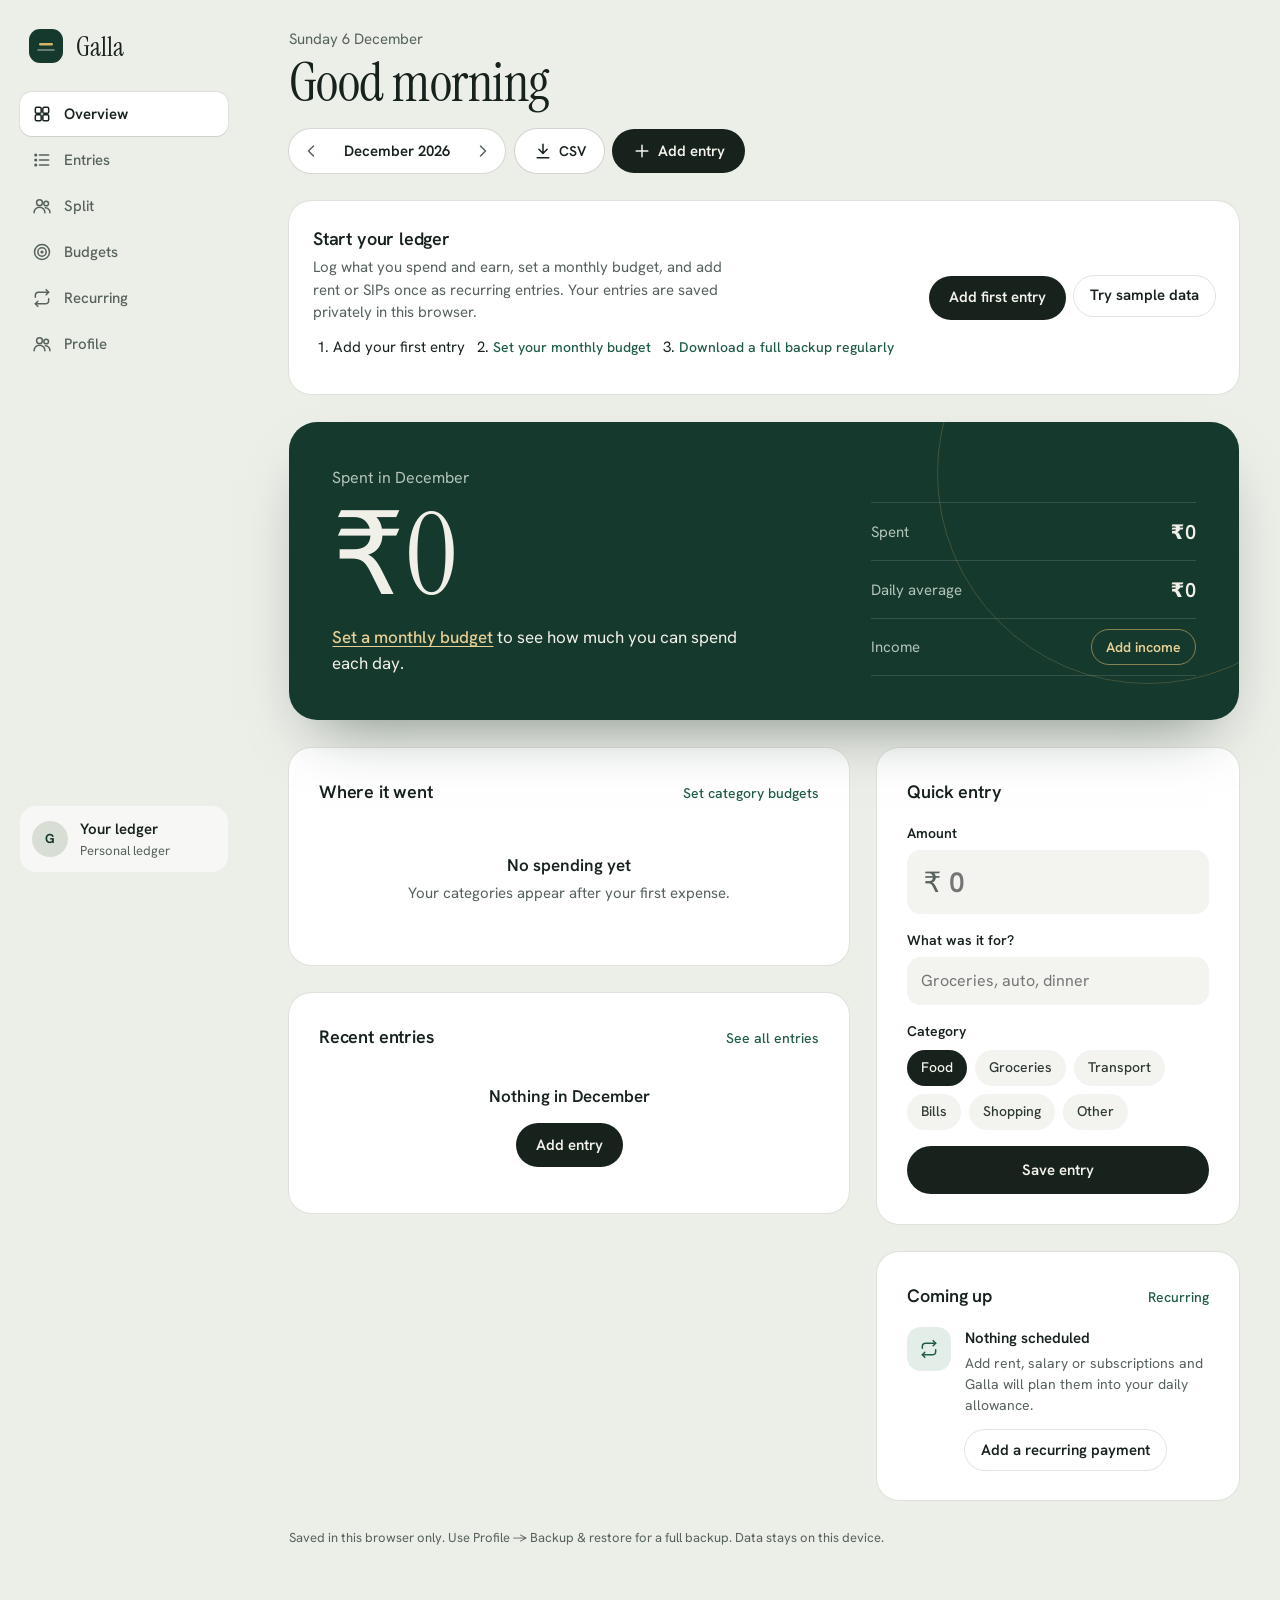
==== commit 0c5e4a9e: "Redesign Galla in the premium style - Replace the glass theme with premium.css: sage-grey page, whit" ====
--- a/out/index.html
+++ b/out/index.html
@@ -4,7 +4,7 @@
 <meta charset="utf-8">
 <meta name="viewport" content="width=device-width,initial-scale=1,viewport-fit=cover">
 <meta name="description" content="Galla: track personal spending and split shared expenses with friends, in rupees.">
-<meta name="theme-color" content="#ffffff">
+<meta name="theme-color" content="#ECEEE8">
 <title>Galla — Expense Tracker, Budgets &amp; Bill Splitting</title>
 <link rel="canonical" href="https://abhi23raj472.github.io/Galla/">
 <meta name="robots" content="index,follow">
@@ -19,7 +19,7 @@
 <link rel="icon" type="image/svg+xml" href="assets/galla-logo.svg">
 <link rel="preconnect" href="https://fonts.googleapis.com">
 <link rel="preconnect" href="https://fonts.gstatic.com" crossorigin>
-<link rel="stylesheet" href="https://fonts.googleapis.com/css2?family=Inter:wght@400;500;600;700&display=swap">
+<link rel="stylesheet" href="https://fonts.googleapis.com/css2?family=Hanken+Grotesk:wght@400;500;600;700&family=Instrument+Serif:ital@0;1&display=swap">
 <style>:root{color-scheme:light}body{margin:0;font:14px system-ui}img{max-width:100%}[hidden]{display:none!important}</style>
 </head>
 <body>
@@ -338,19 +338,18 @@
 @media (prefers-reduced-motion:reduce){*{transition:none!important;animation:none!important}}
 </style>
 
-<link rel="stylesheet" href="minimal.css">
+<link rel="stylesheet" href="premium.css">
 <noscript><p class="card">Galla helps you track expenses, manage budgets and split bills in rupees. Enable JavaScript to use your private ledger.</p></noscript>
 <a class="skip-link" href="#mainContent">Skip to dashboard</a>
 <aside class="sidebar" aria-label="Galla navigation">
- <div class="sidebar-in">
-  <a class="sidebar-brand" href="./" aria-label="Galla home"><img src="assets/galla-logo.svg" width="28" height="28" alt=""><strong>Galla</strong></a>
-  <nav class="tabs" id="topTabs" role="tablist" aria-label="Sections"></nav>
- </div>
+ <a class="sidebar-brand" href="./" aria-label="Galla home"><svg class="mark" width="36" height="36" viewBox="0 0 36 36" aria-hidden="true"><rect x="1" y="1" width="34" height="34" rx="11" fill="#16392D"/><rect x="11" y="15" width="14" height="2.4" rx="1.2" fill="#D4B26A"/><path d="M10 22h16" stroke="#F1F0E8" stroke-width="1.6" stroke-linecap="round" opacity=".5"/></svg><strong>Galla</strong></a>
+ <nav class="tabs" id="topTabs" role="tablist" aria-label="Sections"></nav>
+ <button class="sidebar-foot" data-goto="profile"><span class="side-av" id="sideAv" aria-hidden="true">G</span><span class="side-who"><strong id="sideName">Your ledger</strong><small>Personal ledger</small></span></button>
 </aside>
 <div class="app">
-  <header class="top"><div class="page-intro"><h1 id="pageTitle">Overview</h1><p id="pageSubtitle">A little clarity for your everyday money.</p></div>
+  <header class="top"><div class="page-intro"><p class="page-date" id="pageDate" hidden></p><h1 id="pageTitle">Overview</h1><p id="pageSubtitle">A little clarity for your everyday money.</p></div>
     <div class="top-row">
-      <div class="brand"><span class="logo" id="brandLogo"></span><div><span class="mobile-brand-name">Galla</span><div class="tagline">Spend · Split · Settle</div></div></div>
+      <div class="brand"><svg class="mark" width="30" height="30" viewBox="0 0 36 36" aria-hidden="true"><rect x="1" y="1" width="34" height="34" rx="11" fill="#16392D"/><rect x="11" y="15" width="14" height="2.4" rx="1.2" fill="#D4B26A"/><path d="M10 22h16" stroke="#F1F0E8" stroke-width="1.6" stroke-linecap="round" opacity=".5"/></svg><span class="mobile-brand-name">Galla</span><span class="logo" id="brandLogo" hidden></span></div>
 
       <div class="top-actions">
 
@@ -376,33 +375,39 @@
         <div class="btns"><button class="primary" data-add>Add first entry</button><button class="ghost" data-sample>Try sample data</button></div>
       </div>
 
-      <section class="ov-hero" aria-labelledby="balLbl">
-        <div class="ov-hero-text">
-          <h2 class="lbl" id="balLbl">Left this month</h2>
-          <div class="big num" id="balance">₹0</div>
-          <p class="ov-note" id="budgetText">No monthly budget set yet</p>
+      <section class="vault" aria-labelledby="balLbl">
+        <div class="vault-grid">
+          <div>
+            <h2 class="vault-lbl" id="balLbl">Left this month</h2>
+            <div class="figure num" id="balance">₹0</div>
+            <p class="vault-note" id="budgetText">Set a monthly budget to see how much you can spend each day.</p>
+          </div>
+          <div class="facts">
+            <div class="fact"><span class="fact-l">Spent</span><span class="num"><strong id="hSpent">₹0</strong><span class="fact-of" id="hSpentOf"></span></span></div>
+            <div class="fact" title="Daily spending excludes rent, investments and recurring entries"><span class="fact-l">Daily average</span><strong class="num" id="hDaily">₹0</strong></div>
+            <div class="fact"><span class="fact-l">Income</span><span><strong class="num" id="hIncome">—</strong><button type="button" class="gold-btn" id="addIncome" hidden>Add income</button></span></div>
+          </div>
         </div>
-        <div class="ov-ring" id="ring"></div>
-      </section>
-
-      <section class="ov-tiles" aria-label="This month">
-        <div class="tile"><div class="l">Income</div><div class="v num" id="hIncome">₹0</div></div>
-        <div class="tile"><div class="l">Spending</div><div class="v num" id="hSpent">₹0</div></div>
-        <div class="tile" title="Daily spending excludes rent, investments and recurring entries"><div class="l">Daily average</div><div class="v num" id="hDaily">₹0</div></div>
-      </section>
-
-      <section class="ov-pace" aria-labelledby="paceTitle">
-        <div class="card-h"><h2 id="paceTitle">Spending pace</h2><div class="key" id="paceKey"></div></div>
-        <div id="pace"></div>
+        <div class="runway" id="pace"></div>
       </section>
 
       <div class="ov-cols">
         <div class="ov-col">
-          <section aria-labelledby="recentTitle"><div class="card-h"><h2 id="recentTitle">Recent</h2><button class="linkbtn" data-goto="transactions">See all</button></div><div class="list-group" id="recent"></div></section>
-          <section aria-labelledby="catTitle"><div class="card-h"><h2 id="catTitle">Categories</h2><button class="linkbtn" data-goto="budgets">Set limits</button></div><div class="list-group" id="donut"></div></section>
+          <section class="pcard" aria-labelledby="whereTitle"><div class="card-h"><h2 id="whereTitle">Where it went</h2><button class="linkbtn" data-goto="budgets">Set category budgets</button></div><div id="donut"></div></section>
+          <section class="pcard" aria-labelledby="recentTitle"><div class="card-h"><h2 id="recentTitle">Recent entries</h2><button class="linkbtn" data-goto="transactions">See all entries</button></div><div id="recent"></div></section>
         </div>
         <div class="ov-col">
-          <section aria-labelledby="upTitle"><div class="card-h"><h2 id="upTitle">Coming up</h2><button class="linkbtn" data-goto="recurring">See all</button></div><div class="list-group" id="upcomingPreview"></div></section>
+          <section class="pcard" aria-labelledby="quickTitle">
+            <div class="card-h"><h2 id="quickTitle">Quick entry</h2></div>
+            <form id="quickForm" class="quick-form" autocomplete="off" novalidate>
+              <label class="qf" for="qAmount">Amount<span class="q-amount"><span aria-hidden="true">₹</span><input id="qAmount" type="number" inputmode="decimal" min="0" step="0.01" placeholder="0"></span></label>
+              <label class="qf" for="qDesc">What was it for?<input id="qDesc" type="text" maxlength="80" placeholder="Groceries, auto, dinner"></label>
+              <fieldset class="qf q-cats"><legend>Category</legend><div class="q-chips" id="qCats"></div></fieldset>
+              <button class="q-save" type="submit" id="qSave">Save entry</button>
+              <p class="q-status" id="qStatus" role="status" aria-live="polite"></p>
+            </form>
+          </section>
+          <section class="pcard" aria-labelledby="upTitle"><div class="card-h"><h2 id="upTitle">Coming up</h2><button class="linkbtn" data-goto="recurring">Recurring</button></div><div id="upcomingPreview"></div></section>
         </div>
       </div>
 
@@ -756,6 +761,10 @@
   $("pageTitle").textContent=section?section[1]:"Overview";
   const subtitles={overview:"A little clarity for your everyday money.",transactions:"Every entry, organized and easy to find.",split:"Shared expenses. Clear balances. Happier friends.",budgets:"Give every rupee a little direction.",recurring:"Set it once. Keep life moving.",profile:"Your details, all in one place."};
   $("pageSubtitle").textContent=subtitles[tab];
+  const ovw=tab==="overview", nm=(settings.profile?.name||"").trim().split(/\s+/)[0], hr=new Date().getHours();
+  $("pageDate").hidden=!ovw; $("pageSubtitle").hidden=ovw;
+  if(ovw){$("pageDate").textContent=new Date().toLocaleDateString("en-IN",{weekday:"long",day:"numeric",month:"long"});$("pageTitle").textContent=`${hr<12?"Good morning":hr<17?"Good afternoon":"Good evening"}${nm?`, ${nm}`:""}`}
+  const full=(settings.profile?.name||"").trim(); $("sideName").textContent=full||"Your ledger"; $("sideAv").textContent=(full.match(/\b\w/g)||["G"]).slice(0,2).join("").toUpperCase();
   const isNow=cur===todayISO().slice(0,7);
   $("monthLabel").textContent=mName(cur);
   $("thisMonth").hidden=isNow;
@@ -774,26 +783,28 @@
   const mt=inMonth(cur), inc=sum(mt,"income"), exp=sum(mt,"expense");
   $("welcome").hidden=txns.length>0||!ready.txns;
   document.querySelector(".app").classList.toggle("empty-ledger",ready.txns&&!txns.length);
-  if(tab==="overview"&&settings.profile?.name)$("pageSubtitle").textContent=`${settings.profile.name}, here is your monthly money overview.`;
-  const bal=inc-exp;
-  if(inc>0){$("balLbl").textContent="Left this month";$("balance").textContent=(bal<0?"−":"")+inr.format(Math.abs(bal));$("balance").classList.toggle("neg",bal<0)}
-  else{$("balLbl").textContent="Spent this month";$("balance").textContent=inr.format(exp);$("balance").classList.remove("neg")}
-  $("hIncome").textContent=inc>0?inr.format(inc):"—"; $("hSpent").textContent=inr.format(exp);
+  const b=settings.budget||0, pct=b?exp/b*100:0, monthName=mName(cur,{month:"long"});
+  const bal=b?b-exp:inc-exp;
+  if(b){$("balLbl").textContent=bal>=0?`Left to spend in ${monthName}`:`Over budget in ${monthName}`}
+  else if(inc>0){$("balLbl").textContent=`Left from income in ${monthName}`}
+  else{$("balLbl").textContent=`Spent in ${monthName}`}
+  const showAmt=b||inc>0?Math.abs(bal):exp;
+  $("balance").textContent=((b||inc>0)&&bal<0?"−":"")+inr.format(showAmt); $("balance").classList.toggle("neg",(b||inc>0)&&bal<0);
+  $("hIncome").textContent=inc>0?inr.format(inc):"—"; $("hIncome").hidden=!(inc>0); $("addIncome").hidden=inc>0;
+  $("hSpent").textContent=inr.format(exp); $("hSpentOf").textContent=b?` of ${inr.format(b)}`:"";
   const daysSoFar=isNow?new Date().getDate():dim(cur);
   const FIXED=new Set(["Rent & housing","Investments"]);
   const everyday=mt.filter(t=>typeOf(t)==="expense"&&!t.recurId&&!FIXED.has(t.cat)).reduce((s,t)=>s+t.amount,0);
-  $("hDaily").textContent=inr.format(everyday/Math.max(1,daysSoFar));
-  const b=settings.budget||0, pct=b?exp/b*100:0;
+  $("hDaily").textContent=inr.format(Math.round(everyday/Math.max(1,daysSoFar)));
+  const nb=$("budgetText");
   if(b){
-    const left=b-exp; let t=left>=0?`${inr.format(left)} of your ${inr.format(b)} budget left.`:`${inr.format(-left)} over your ${inr.format(b)} budget.`;
-    if(isNow&&left>0){const rem=dim(cur)-new Date().getDate()+1;t+=rem>1?` About ${inr.format(Math.round(left/rem))} a day for the next ${rem} days.`:" Today is the last day of the month."}
-    $("budgetText").textContent=t;
-  } else $("budgetText").textContent="Set a monthly budget to see how much you can spend each day.";
-  const RC=2*Math.PI*52, ringTrack='<circle cx="60" cy="60" r="52" class="ring-track"/>';
-  $("ring").innerHTML=b
-    ?`<svg viewBox="0 0 120 120" role="img" aria-label="${Math.round(pct)}% of your ${inr.format(b)} budget used">${ringTrack}<circle cx="60" cy="60" r="52" class="ring-fill${pct>100?" over":""}" stroke-dasharray="${(Math.min(100,pct)/100*RC).toFixed(1)} ${RC.toFixed(1)}" transform="rotate(-90 60 60)"/><text x="60" y="59" text-anchor="middle" class="ring-pct">${Math.round(pct)}%</text><text x="60" y="76" text-anchor="middle" class="ring-cap">of budget used</text></svg>`
-    :`<svg viewBox="0 0 120 120" aria-hidden="true">${ringTrack}</svg><button class="linkbtn ring-set" data-goto="budgets">Set a budget</button>`;
-  renderPace(mt,b,isNow);
+    const left=b-exp, rem=dim(cur)-new Date().getDate()+1;
+    if(left<0) nb.textContent=`You're ${inr.format(-left)} over your ${inr.format(b)} budget this month.`;
+    else if(isNow&&rem>1) nb.innerHTML=`Spend up to <strong>${inr.format(Math.floor(left/rem))} a day</strong> for the next ${rem} days and you'll finish the month on budget.`;
+    else if(isNow) nb.textContent="Today is the last day of the month.";
+    else nb.textContent=`${inr.format(left)} of your ${inr.format(b)} budget was left.`;
+  } else nb.innerHTML=`<button class="linkbtn" data-goto="budgets">Set a monthly budget</button> to see how much you can spend each day.`;
+  renderRunway(mt,b,isNow);
 
   // insights
   const prev=shiftM(cur,-1), cutoff=isNow?new Date().getDate():31;
@@ -810,9 +821,9 @@
   const by={}; mt.filter(t=>typeOf(t)==="expense").forEach(t=>by[t.cat]=(by[t.cat]||0)+t.amount);
   const rows=Object.entries(by).sort((a,b)=>b[1]-a[1]);
 
-  $("donut").innerHTML=rows.length?rows.slice(0,4).map(([name,value])=>`<div class="category-row">${catIcon(name)}<div><div class="category-top"><span>${esc(name)}</span><span class="num">${inr.format(value)}</span></div><div class="category-progress"><i style="width:${value/exp*100}%"></i></div></div></div>`).join(""):'<div class="empty"><strong>No spending yet</strong>Your categories appear after your first expense.</div>';
+  $("donut").innerHTML=rows.length?rows.slice(0,4).map(([name,value])=>`<div class="category-row">${catIcon(name)}<div class="category-mid"><div class="category-top"><span>${esc(name)}</span><span class="pct num">${Math.round(value/exp*100)}%</span></div><div class="category-progress"><i style="width:${value/exp*100}%"></i></div></div><span class="category-amt num">${inr.format(value)}</span></div>`).join(""):'<div class="empty"><strong>No spending yet</strong>Your categories appear after your first expense.</div>';
   const upcoming=rules.filter(r=>r.active).map(r=>{let k=today.slice(0,7);if(k<r.start)k=r.start;let date=`${k}-${pad(Math.min(r.day,dim(k)))}`;if(date<=today){k=shiftM(k,1);date=`${k}-${pad(Math.min(r.day,dim(k)))}`;}return {r,date}}).sort((a,b)=>a.date.localeCompare(b.date)).slice(0,3);
-  $("upcomingPreview").innerHTML=upcoming.length?upcoming.map(({r,date})=>`<div class="upcoming-row">${catIcon(r.cat)}<div><strong>${esc(r.desc)}</strong><small>${dName(date,{day:"numeric",month:"short"})}</small></div><span class="num">${typeOf(r)==="income"?"+":"−"}${inr.format(r.amount)}</span></div>`).join(""):'<div class="empty"><strong>No recurring payments</strong>Add rent, salary or subscriptions and they count toward your month.<div class="btns"><button class="primary" data-goto="recurring">Add recurring</button></div></div>';
+  $("upcomingPreview").innerHTML=upcoming.length?upcoming.map(({r,date})=>`<div class="upcoming-row">${catIcon(r.cat)}<div><strong>${esc(r.desc)}</strong><small>${dName(date,{day:"numeric",month:"short"})}</small></div><span class="num">${typeOf(r)==="income"?"+":"−"}${inr.format(r.amount)}</span></div>`).join(""):'<div class="up-empty"><span class="up-ic" aria-hidden="true">'+svg("repeat")+'</span><div><strong>Nothing scheduled</strong><p>Add rent, salary or subscriptions and Galla will plan them into your daily allowance.</p><button class="ghost" data-goto="recurring">Add a recurring payment</button></div></div>';
   // calendar
   const days=dim(cur), [yy,mm]=cur.split("-").map(Number), start=(new Date(yy,mm-1,1).getDay()+6)%7;
   const perDay={}; mt.filter(t=>typeOf(t)==="expense").forEach(t=>perDay[t.date]=(perDay[t.date]||0)+t.amount);
@@ -845,29 +856,50 @@
 
   // recent
   const rec=mt.filter(t=>typeOf(t)!=="settle").sort((a,b)=>b.date.localeCompare(a.date)||(b.created||0)-(a.created||0)).slice(0,3);
-  $("recent").innerHTML=rec.length?rec.map(txRow).join(""):`<div class="empty" style="padding:16px"><strong>Nothing in ${mName(cur,{month:"long"})}</strong><div class="btns"><button class="primary" data-add>Add entry</button></div></div>`;
+  let lastDay=""; $("recent").innerHTML=rec.length?rec.map(t=>{const h=t.date!==lastDay?`<p class="rec-day">${dName(t.date,{weekday:"long",day:"numeric",month:"long"})}</p>`:"";lastDay=t.date;return h+txRow(t)}).join(""):`<div class="empty" style="padding:16px"><strong>Nothing in ${mName(cur,{month:"long"})}</strong><div class="btns"><button class="primary" data-add>Add entry</button></div></div>`;
   bindTx($("recent"));
 }
 
-function renderPace(mt,b,isNow){
+function renderRunway(mt,b,isNow){
   const el=$("pace"); if(!el)return;
-  const today=todayISO(), nowKey=today.slice(0,7), days=dim(cur);
-  const shown=cur>nowKey?0:isNow?+today.slice(8):days;
-  const daily=k=>{const per=Array(dim(k)+1).fill(0);txns.filter(t=>mKey(t.date)===k&&typeOf(t)==="expense").forEach(t=>per[+t.date.slice(8)]+=t.amount);let r=0;return per.map(v=>r+=v)};
-  const cum=daily(cur), spent=cum[shown]||0;
-  const prev=shiftM(cur,-1), prevCum=daily(prev), prevTotal=prevCum[prevCum.length-1];
-  const compare=b?"budget":prevTotal>0?"last":"";
-  const top=Math.max(1,spent,b||0,compare==="last"?prevTotal:0)*1.08;
-  const W=Math.max(280,Math.round(el.clientWidth||640)), H=W<520?170:210, T=12, B=6;
-  const x=d=>d/days*W, y=v=>H-B-(v/top)*(H-B-T);
-  let s=`<svg viewBox="0 0 ${W} ${H}" role="img" aria-label="${esc(mName(cur,{month:"long"}))}: ${inr.format(spent)} spent${shown&&shown<days?` by day ${shown}`:""}${b?`, against a ${inr.format(b)} budget`:compare==="last"?`, compared with ${inr.format(prevTotal)} last month`:""}">`;
-  s+=`<line x1="0" x2="${W}" y1="${H-B}" y2="${H-B}" class="pace-axis"/><line x1="0" x2="${W}" y1="${y(top/1.08/2)}" y2="${y(top/1.08/2)}" class="pace-grid"/>`;
-  if(compare==="budget")s+=`<line x1="0" y1="${y(0)}" x2="${W}" y2="${y(b)}" class="pace-ref"/>`;
-  if(compare==="last"){const n=prevCum.length-1;s+=`<polyline class="pace-ref" points="${prevCum.map((v,d)=>`${(d/n*W).toFixed(1)},${y(v).toFixed(1)}`).join(" ")}"/>`}
-  if(shown){s+=`<polyline class="pace-line" points="${cum.slice(0,shown+1).map((v,d)=>`${x(d).toFixed(1)},${y(v).toFixed(1)}`).join(" ")}"/><circle cx="${x(shown)}" cy="${y(spent)}" r="5" class="pace-dot"/>`}
-  el.innerHTML=s+`</svg><div class="pace-labels num"><span>${dName(`${cur}-01`,{day:"numeric",month:"short"})}</span><span class="pace-now">${shown?`${isNow?"Today":"Total"}, ${inr.format(spent)}`:"Not started"}</span><span>${dName(`${cur}-${pad(days)}`,{day:"numeric",month:"short"})}${b?`, ${inr.format(b)}`:""}</span></div>`;
-  $("paceKey").innerHTML=`<span><i class="k-line"></i>You</span>${compare?`<span><i class="k-ref"></i>${compare==="budget"?"Budget pace":"Last month"}</span>`:""}`;
-}
+  const today=todayISO(), days=dim(cur), nowKey=today.slice(0,7);
+  const upto=cur>nowKey?0:isNow?+today.slice(8):days;
+  const per=Array(days+1).fill(0); mt.filter(t=>typeOf(t)==="expense").forEach(t=>per[+t.date.slice(8)]+=t.amount);
+  const pace=b?b/days:0, top=Math.max(1,...per,pace*2);
+  let bars="";
+  for(let d=1;d<=days;d++){
+    const v=per[d], cls=d>upto?"f":isNow&&d===upto?"today":"";
+    const h=d>upto?18:v?Math.max(8,Math.round(v/top*72)):4;
+    bars+=`<span class="${cls}${v?" hit":""}" style="height:${isNow&&d===upto&&!v?18:h}px" title="${dName(`${cur}-${pad(d)}`,{day:"numeric",month:"short"})}: ${v?inr.format(v):"nothing spent"}"></span>`;
+  }
+  const paceLine=b?`<i class="pace" style="bottom:${Math.round(pace/top*72)}px"></i>`:"";
+  const spentDays=per.slice(1,upto+1).filter(Boolean).length;
+  el.innerHTML=`<div class="days" role="img" aria-label="${esc(mName(cur,{month:"long"}))}: spending on ${spentDays} of ${upto} days so far${b?`, against an even pace of ${inr.format(pace)} a day`:""}">${bars}${paceLine}</div><div class="rlabels"><span>${dName(`${cur}-01`,{day:"numeric",month:"short"})}</span>${isNow?`<span class="r-today" style="left:${((upto-.5)/days*100).toFixed(2)}%">Today</span>`:""}<span>${dName(`${cur}-${pad(days)}`,{day:"numeric",month:"short"})}</span></div><p class="r-cap">Each bar is a day.${b?` The dashed line is the even daily pace for your budget, ${inr.format(Math.round(pace))}.`:""}</p>`;
+}
+
+const QUICK_CATS=[["Food","Food & dining"],["Groceries","Groceries"],["Transport","Transport"],["Bills","Bills & recharge"],["Shopping","Shopping"],["Other","Other"]];
+$("qCats").innerHTML=QUICK_CATS.map(([l,n],i)=>`<label><input type="radio" name="qCat" value="${esc(n)}"${i===0?" checked":""}><span>${esc(l)}</span></label>`).join("");
+let quickSaving=false;
+$("quickForm").addEventListener("submit",async ev=>{
+  ev.preventDefault(); if(quickSaving)return;
+  const st=$("qStatus");
+  if(!store||!ready.txns){st.textContent="Your ledger is still loading. Try again shortly.";return}
+  const amount=Math.round(parseFloat($("qAmount").value)*100)/100;
+  if(!Number.isFinite(amount)||!(amount>0)){st.textContent="Enter an amount above ₹0.";$("qAmount").focus();return}
+  const desc=$("qDesc").value.trim(); if(!desc){st.textContent="Add what it was for.";$("qDesc").focus();return}
+  const catv=document.querySelector('input[name="qCat"]:checked')?.value||"Other";
+  const date=cur===todayISO().slice(0,7)?todayISO():`${cur}-01`;
+  const t={id:newId("e"),amount,desc,cat:catv,pay:settings.preferences?.defaultPay||"UPI",type:"expense",date,created:Date.now()};
+  const previous=txns; quickSaving=true; $("qSave").disabled=true; st.textContent="Saving…";
+  txns=txns.concat(t);
+  try{
+    if(store.commitLedger) await store.commitLedger(); else await store.saveTxn(t);
+    $("qAmount").value=""; $("qDesc").value=""; st.textContent=""; render(); toast("Expense added");
+  }catch(e){txns=previous; st.textContent="Not saved. Try again."; saveErr(e)}
+  finally{quickSaving=false;$("qSave").disabled=false}
+});
+$("addIncome").onclick=()=>{openSheet();setFormType("income");$("submitBtn").textContent="Add income"};
+let runT;addEventListener("resize",()=>{clearTimeout(runT);runT=setTimeout(()=>{if(tab==="overview")renderOverview()},150)});
 
 function txRow(t){
   const inc=typeOf(t)==="income", sp=t.split;
@@ -883,7 +915,6 @@
 }
 function bindTx(root){root.querySelectorAll(".tx").forEach(b=>b.onclick=()=>{const t=txns.find(x=>x.id===b.dataset.id);if(t)openSheet(t)})}
 
-let paceT;addEventListener("resize",()=>{clearTimeout(paceT);paceT=setTimeout(()=>{if(tab==="overview")renderOverview()},150)});
 function syncSeg(){document.querySelectorAll("#typeSeg button").forEach(b=>b.setAttribute("aria-pressed",b.dataset.type===filt.type))}
 function renderTx(){
   const mt=filt.from||filt.to?txns:inMonth(cur), q=filt.q.toLowerCase();
--- a/out/premium.css
+++ b/out/premium.css
@@ -0,0 +1,341 @@
+/* Galla: premium theme.
+   Sage-grey page, white panels, a bottle-green statement card with brass
+   highlights. Instrument Serif for the greeting and the big figure,
+   Hanken Grotesk for everything else. Loads after the base styles in
+   index.html and overrides their tokens. */
+
+:root{
+  --bg:#ECEEE8;
+  --surface:#FFFFFF;
+  --surface-2:#F3F4F0;
+  --ink:#17221D;
+  --muted:#56625B;
+  --line:#E6E9E2;
+  --accent:#1F5C45;
+  --accent-ink:#FFFFFF;
+  --accent-soft:#E4EEE8;
+  --vault:#16392D;
+  --vault-ink:#F1F0E8;
+  --vault-muted:#B3C4B9;
+  --brass:#D4B26A;
+  --brass-ink:#E7CF95;
+  --income:#1E7A4E;
+  --danger:#B42B32;
+  --warn:#8A5A00;
+  --marigold:#A8761C;
+  --shadow:0 0 0 1px rgba(23,34,29,.06);
+  --serif:"Instrument Serif",Georgia,serif;
+  --display:"Hanken Grotesk",ui-sans-serif,system-ui,sans-serif;
+  --body:"Hanken Grotesk",ui-sans-serif,system-ui,sans-serif;
+  --mono:var(--body);
+}
+
+body{background:var(--bg);color:var(--ink);font-size:15px;line-height:1.5}
+h1,h2,h3{font-family:var(--display);letter-spacing:-.01em}
+h2{font-size:18px;font-weight:600}
+.num{font-variant-numeric:tabular-nums lining-nums;letter-spacing:0}
+.eyebrow{text-transform:none;letter-spacing:0;font-size:13px;font-weight:500}
+:focus-visible,button:focus-visible,input:focus-visible,select:focus-visible,summary:focus-visible,a:focus-visible{outline:2px solid var(--accent);outline-offset:2px}
+button:disabled{opacity:.6;cursor:wait}
+.skip-link{position:fixed;left:16px;top:-80px;z-index:100;background:var(--ink);color:#fff;padding:10px 14px;border-radius:10px}
+.skip-link:focus{top:12px}
+
+/* ---------- sidebar (desktop) ---------- */
+.sidebar{display:none}
+@media (min-width:1060px){
+  .sidebar{display:flex;flex-direction:column;gap:28px;position:fixed;top:0;bottom:0;left:0;width:248px;padding:28px 20px;z-index:22}
+  .sidebar-brand{display:flex;align-items:center;gap:12px;padding:0 8px;color:var(--ink);text-decoration:none}
+  .sidebar-brand strong{font-family:var(--serif);font-weight:400;font-size:27px;line-height:1}
+  .sidebar .tabs{display:flex;flex-direction:column;gap:2px;background:none;border:0;box-shadow:none;padding:0;border-radius:0}
+  .sidebar .tabs button{justify-content:flex-start;gap:12px;min-height:44px;padding:0 12px;border-radius:12px;color:var(--muted);font-weight:500;font-size:15px}
+  .sidebar .tabs button:hover{color:var(--ink);background:rgba(23,34,29,.05)}
+  .sidebar .tabs button[aria-selected="true"]{background:#FFFFFF;color:var(--ink);font-weight:600;box-shadow:0 1px 0 rgba(23,34,29,.08),0 0 0 1px rgba(23,34,29,.06)}
+  .sidebar .tabs svg.i{display:block;width:20px;height:20px}
+  .sidebar-foot{margin-top:auto;display:flex;align-items:center;gap:12px;padding:12px;border:0;border-radius:16px;background:rgba(255,255,255,.6);text-align:left;color:var(--ink);width:100%}
+  .sidebar-foot:hover{background:#FFFFFF}
+  .side-av{width:36px;height:36px;border-radius:50%;background:#D9DED5;display:inline-grid;place-items:center;font-weight:700;color:var(--vault);flex:none;font-size:13px}
+  .side-who{min-width:0;display:grid}
+  .side-who strong{font-weight:600;overflow:hidden;text-overflow:ellipsis;white-space:nowrap}
+  .side-who small{color:var(--muted);font-size:13px}
+  .app{margin-left:248px}
+}
+
+/* ---------- page shell and header ---------- */
+.app{max-width:1180px;padding:28px clamp(16px,3.2vw,48px) 120px;gap:28px}
+@media (min-width:1060px){.app{padding-bottom:64px}}
+@media (min-width:1500px){.app{margin-left:max(248px,calc((100vw - 1180px)/2 + 124px))}}
+header.top{display:flex;flex-wrap:wrap;align-items:center;gap:12px 10px}
+.page-intro{flex-basis:100%;margin-bottom:6px}
+.page-date{margin:0;color:var(--muted)}
+.page-intro h1{font-family:var(--serif);font-weight:400;font-size:clamp(34px,4.4vw,54px);line-height:1.05;letter-spacing:-.01em;margin-top:4px}
+.page-intro p#pageSubtitle{margin:6px 0 0;color:var(--muted);font-size:16px}
+.month-bar{order:2;gap:10px}
+.top-row{order:3}
+.top-row .brand{display:none}
+.mark{flex:none;display:block}
+@media (max-width:1059px){
+  .top-row{order:-1;flex-basis:100%;display:flex;justify-content:space-between}
+  .top-row .brand{display:flex;align-items:center;gap:10px}
+  .mobile-brand-name{font-family:var(--serif);font-size:24px;line-height:1}
+}
+
+.month-nav{background:#FFFFFF;border:0;border-radius:999px;box-shadow:0 0 0 1px rgba(23,34,29,.1);padding:0;gap:0}
+.month-nav button{width:44px;height:44px;border-radius:999px;background:transparent;color:var(--muted)}
+.month-nav button:hover{background:#F2F3EF}
+.month-nav span{min-width:128px;font-weight:600;font-size:15px}
+.linkbtn{color:var(--accent);text-decoration:none;font-size:14px;font-weight:500}
+.linkbtn:hover{text-decoration:underline;text-underline-offset:3px}
+
+/* buttons */
+.primary{background:var(--ink);color:#F4F3EC;border-radius:999px;height:44px;padding:0 20px;font-weight:600;box-shadow:none}
+.primary:hover{background:var(--accent);filter:none}
+.iconbtn,.ghost,.acct{background:#FFFFFF;border:0;box-shadow:0 0 0 1px rgba(23,34,29,.12);border-radius:999px;color:var(--ink);font-weight:600}
+.iconbtn{height:44px;padding:0 18px}
+.iconbtn:hover,.ghost:hover{background:#F7F8F5}
+.ghost{height:40px;padding:0 16px}
+.smallbtn{background:#FFFFFF;border:0;box-shadow:0 0 0 1px rgba(23,34,29,.12);border-radius:999px;padding:6px 12px;min-height:36px}
+.dangerbtn{border-radius:999px;border:0;background:var(--surface-2)}
+
+/* panels */
+.card,.pcard{background:var(--surface);border:0;border-radius:22px;box-shadow:var(--shadow);padding:clamp(22px,2.4vw,30px);min-width:0}
+.card-h{margin-bottom:18px;align-items:baseline}
+.card-h .sub{color:var(--muted);font-size:14px}
+.panel{gap:28px}
+.grid3{gap:16px}
+.empty{color:var(--muted)}
+.empty strong{font-family:var(--display);font-size:17px;font-weight:600;color:var(--ink)}
+.note,.section-caption,.statusline,.check small,.tx .m,.rule .m{color:var(--muted)}
+.statusline{text-align:left;font-size:13px}
+.welcome{padding:24px}
+.setup-list{display:flex;flex-wrap:wrap;gap:6px 28px;margin:12px 0;padding-left:20px}
+
+/* hero used on the Split tab */
+.hero{background:var(--vault);color:var(--vault-ink);border-radius:28px;box-shadow:0 30px 60px -30px rgba(15,40,31,.55);padding:clamp(24px,3vw,36px)}
+.hero::after{display:none}
+.hero .lbl{color:var(--vault-muted);font-size:15px;font-weight:500}
+.hero .big{font-family:var(--serif);font-weight:400;letter-spacing:-.01em}
+.hero-stat{background:rgba(241,240,232,.08);border:0;border-radius:16px;backdrop-filter:none}
+.hero-stat .l{color:var(--vault-muted);font-size:14px}
+.hero-stat .v{color:var(--vault-ink);font-size:22px;font-weight:600}
+
+/* ---------- overview: the statement card ---------- */
+.vault{position:relative;overflow:hidden;background:var(--vault);color:var(--vault-ink);border-radius:28px;padding:clamp(26px,3.4vw,44px);box-shadow:0 30px 60px -30px rgba(15,40,31,.55)}
+.vault::after{content:"";position:absolute;right:-120px;top:-160px;width:420px;height:420px;border-radius:50%;border:1px solid rgba(212,178,106,.22);pointer-events:none}
+.vault-grid{position:relative;display:grid;grid-template-columns:minmax(0,1.5fr) minmax(0,1fr);gap:clamp(28px,4vw,64px);align-items:end}
+.vault-lbl{margin:0;font-family:var(--body);font-size:16px;font-weight:400;color:var(--vault-muted);letter-spacing:0}
+.figure{font-family:var(--serif);font-weight:400;font-size:clamp(4.2rem,9vw,7.6rem);line-height:.9;margin-top:14px;overflow-wrap:anywhere}
+.figure.neg{color:#F2B8B5}
+.vault-note{margin:18px 0 0;font-size:17px;max-width:42ch;color:var(--vault-ink)}
+.vault-note strong{color:var(--brass-ink);font-weight:600}
+.vault-note .linkbtn{color:var(--brass-ink);font-size:17px;text-decoration:underline;text-underline-offset:3px}
+.facts{display:flex;flex-direction:column}
+.fact{display:flex;justify-content:space-between;align-items:center;gap:16px;min-height:58px;padding:10px 0;border-top:1px solid rgba(241,240,232,.14)}
+.fact:last-child{border-bottom:1px solid rgba(241,240,232,.14)}
+.fact-l{color:var(--vault-muted)}
+.fact strong{font-size:20px;font-weight:600}
+.fact-of{color:var(--vault-muted)}
+.gold-btn{background:transparent;border:1px solid rgba(212,178,106,.6);color:var(--brass-ink);border-radius:999px;min-height:36px;padding:0 14px;font-weight:600;font-size:14px}
+.gold-btn:hover{background:rgba(212,178,106,.12)}
+
+.runway{position:relative;margin-top:clamp(32px,4vw,48px)}
+.days{position:relative;display:flex;align-items:flex-end;gap:4px;height:72px}
+.days span{flex:1;min-width:0;border-radius:3px 3px 1px 1px;background:rgba(241,240,232,.22)}
+.days span.hit{background:var(--vault-ink)}
+.days span.f{background:transparent;box-shadow:inset 0 0 0 1px rgba(241,240,232,.16)}
+.days span.today{background:var(--brass)}
+.days .pace{position:absolute;left:0;right:0;border-top:1px dashed rgba(212,178,106,.75);pointer-events:none}
+.rlabels{position:relative;display:flex;justify-content:space-between;margin-top:10px;font-size:13px;color:var(--vault-muted);min-height:20px}
+.r-today{position:absolute;top:0;transform:translateX(-50%);color:var(--brass-ink)}
+.r-cap{margin:12px 0 0;font-size:14px;color:var(--vault-muted)}
+
+/* ---------- overview: lower panels ---------- */
+.ov-cols{display:grid;grid-template-columns:minmax(0,1.55fr) minmax(0,1fr);gap:28px;align-items:start}
+.ov-col{display:grid;gap:28px;min-width:0}
+.category-row{display:grid;grid-template-columns:44px minmax(0,1fr) auto;gap:14px;align-items:center;padding:6px 0}
+.category-row+.category-row{margin-top:10px}
+.category-mid{min-width:0}
+.category-top{display:flex;justify-content:space-between;gap:12px;font-weight:600}
+.category-top span:first-child{overflow-wrap:anywhere}
+.category-top .pct{color:var(--muted);font-weight:400;font-size:14px}
+.category-progress{height:6px;border-radius:999px;background:#EEF0EB;margin-top:10px;overflow:hidden}
+.category-progress i{display:block;height:100%;border-radius:999px;background:var(--accent)}
+.category-amt{font-weight:600;font-size:17px;white-space:nowrap}
+.cat-ic{width:44px;height:44px;border-radius:14px}
+.cat-ic svg{width:20px;height:20px}
+.rec-day{margin:0 0 4px;font-size:13px;color:var(--muted)}
+.rec-day:not(:first-child){margin-top:18px}
+.tx{grid-template-columns:44px minmax(0,1fr) auto;gap:14px;padding:14px 4px;border-bottom:1px solid #EFF1EC;border-radius:12px}
+.tx:hover{background:#F7F8F5}
+.tx .d{font-weight:600}
+.tx .m{font-size:14px}
+.tx .amt{font-weight:600;font-size:17px}
+.tx .amt.in{color:var(--income)}
+.tag{background:var(--surface-2);border:0;color:var(--muted)}
+#recent .tx:last-child{border-bottom:0}
+.upcoming-row{display:grid;grid-template-columns:44px minmax(0,1fr) auto;align-items:center;gap:14px;padding:12px 0;border-bottom:1px solid #EFF1EC}
+.upcoming-row:last-child{border-bottom:0}
+.upcoming-row strong{font-weight:600;overflow-wrap:anywhere}
+.upcoming-row small{display:block;color:var(--muted);font-size:13px}
+.upcoming-row .num{font-weight:600;white-space:nowrap}
+.up-empty{display:flex;gap:14px;align-items:flex-start}
+.up-ic{width:44px;height:44px;border-radius:14px;background:var(--accent-soft);color:var(--accent);display:grid;place-items:center;flex:none}
+.up-empty strong{font-weight:600}
+.up-empty p{margin:4px 0 14px;color:var(--muted);font-size:14px}
+
+/* quick entry */
+.quick-form{display:flex;flex-direction:column;gap:16px}
+.qf{display:flex;flex-direction:column;gap:6px;font-size:14px;font-weight:600;color:var(--ink);border:0;padding:0;margin:0;min-width:0}
+.qf legend{padding:0;margin-bottom:8px;font-weight:600}
+.qf>input{min-height:48px;border:0;border-radius:14px;background:var(--surface-2);padding:0 14px;font-weight:400;font-size:16px}
+.q-amount{display:flex;align-items:center;gap:6px;background:var(--surface-2);border-radius:14px;padding:0 16px}
+.q-amount:focus-within{box-shadow:0 0 0 2px var(--accent)}
+.q-amount span{font-size:28px;color:var(--muted);font-weight:400}
+.q-amount input{border:0;background:transparent;font-size:28px;font-weight:600;min-height:64px;width:100%;min-width:0;outline:none;-moz-appearance:textfield;appearance:textfield}
+.q-amount input::-webkit-outer-spin-button,.q-amount input::-webkit-inner-spin-button{-webkit-appearance:none;margin:0}
+.q-chips{display:flex;flex-wrap:wrap;gap:8px}
+.q-chips label{position:relative;cursor:pointer}
+.q-chips input{position:absolute;opacity:0;width:1px;height:1px}
+.q-chips span{display:inline-flex;align-items:center;min-height:36px;padding:0 14px;border-radius:999px;background:var(--surface-2);color:#2E3A33;font-weight:500;font-size:14px}
+.q-chips input:checked+span{background:var(--ink);color:#F4F3EC}
+.q-chips input:focus-visible+span{outline:2px solid var(--accent);outline-offset:2px}
+.q-save{min-height:48px;border:0;border-radius:999px;background:var(--ink);color:#F4F3EC;font-weight:600}
+.q-save:hover{background:var(--accent)}
+.q-status{margin:0;font-size:14px;color:var(--muted)}
+.q-status:empty{display:none}
+
+/* history */
+.spending-details{padding:0;overflow:hidden}
+.spending-details summary{cursor:pointer;padding:20px 26px;font-size:16px;font-weight:600;list-style-position:inside;min-height:44px}
+.spending-details summary span{font-size:14px;color:var(--muted);font-weight:400;margin-left:12px}
+.details-content{padding:4px 26px 28px}
+.details-content .grid3{margin-bottom:28px}
+.insight.card{background:var(--surface-2);box-shadow:none;padding:18px}
+.insight .v{font-size:20px;font-weight:600}
+.trend svg{width:100%;height:auto;display:block}
+@media (min-width:981px){.trend svg{height:210px}}
+.cal{max-width:560px}
+.cal button{height:40px;aspect-ratio:auto;border-radius:10px}
+.cal button.today{outline:2px solid var(--brass)}
+.empty-ledger .runway,.empty-ledger .spending-details{display:none}
+
+/* ---------- other panels ---------- */
+.filters{gap:10px}
+.search input{background:var(--surface-2);border:0;border-radius:14px;min-height:44px;padding:11px 12px 11px 36px}
+select.sel,.sel{background:var(--surface-2);border:0;border-radius:14px;min-height:44px}
+.seg{background:var(--surface-2);border:0;border-radius:999px;padding:3px}
+.seg button{min-height:34px;color:var(--ink);font-size:14px}
+.seg button[aria-pressed="true"]{background:var(--ink);color:#F4F3EC;box-shadow:none}
+.chip{background:var(--accent-soft)}
+.day-h{text-transform:none;letter-spacing:0;font-size:13px;font-weight:500;border-bottom-color:var(--line)}
+.bud,.rule{border-bottom-color:#EFF1EC;padding:16px 0}
+.bud .bar{background:#EEF0EB;height:6px}
+.limit input,.overall input{background:var(--surface-2);border:0;border-radius:12px;min-height:40px}
+.groups{gap:12px}
+.group{background:var(--surface-2)!important;border:0;border-radius:18px;box-shadow:none!important}
+.group:hover{box-shadow:0 0 0 2px var(--accent)!important}
+.person{border-bottom-color:#EFF1EC}
+.split-guide{line-height:1.8}
+.split-guide button{min-height:44px}
+.range-filters{display:grid;grid-template-columns:repeat(3,minmax(0,1fr));gap:12px}
+.entry-options,.optional-profile{margin:12px 0;min-width:0}
+.entry-options summary,.optional-profile summary{cursor:pointer;font-weight:600;padding:12px 0;min-height:44px}
+.entry-options .row2{margin:12px 0}
+#budgetStatus,#profileStatus,#backupStatus,#recurringStatus{font-size:14px;color:var(--ink)}
+#recurringStatus button{margin:8px}
+#reviewRecurring{margin:12px 0}
+.data-card{margin-top:20px}
+.file-label{position:relative;cursor:pointer;min-height:44px}
+.file-label input{position:absolute;inset:0;opacity:0;width:100%;cursor:pointer}
+.file-label input:disabled{cursor:not-allowed}
+.file-label:focus-within{outline:2px solid var(--accent);outline-offset:2px}
+.file-label:has(input:disabled){opacity:.6;cursor:not-allowed}
+#restorePreview{margin-top:20px;border-top:1px solid var(--line);padding-top:16px}
+#restorePreview p{overflow-wrap:anywhere}
+.profile-grid{display:grid;grid-template-columns:280px minmax(0,1fr);gap:20px}
+.profile-summary{text-align:center;align-self:start}
+.profile-avatar{display:grid;place-items:center;width:88px;height:88px;margin:0 auto 20px;border-radius:50%;background:#D9DED5;color:var(--vault);font-size:30px;font-weight:700}
+.profile-summary p{color:var(--muted);overflow-wrap:anywhere}
+.profile-summary h2{overflow-wrap:anywhere}
+.profile-summary button{margin-top:20px}
+.profile-fields{display:grid;grid-template-columns:repeat(2,minmax(0,1fr));gap:20px;margin-top:24px}
+.profile-fields input{width:100%;min-width:0}
+.profile-actions{display:flex;align-items:center;gap:16px;flex-wrap:wrap;margin-top:24px}
+.card .fl input,.card .fl select{background:var(--surface-2);border:0;border-radius:12px;min-height:44px}
+
+/* ---------- sheets ---------- */
+.scrim{background:rgba(15,30,24,.4);backdrop-filter:blur(4px);-webkit-backdrop-filter:blur(4px)}
+.sheet{background:#FFFFFF;border:0;border-radius:26px 26px 0 0}
+@media (min-width:640px){.sheet{border-radius:24px}}
+.fl{font-size:14px;color:var(--ink);font-weight:600}
+.fl input,.fl select{background:var(--surface-2);border:0;border-radius:12px;min-height:44px;font-size:16px;font-weight:400}
+.amount-field{border-bottom:0;background:var(--surface-2);border-radius:16px;padding:8px 16px}
+.amount-field:focus-within{box-shadow:0 0 0 2px var(--accent)}
+.amount-field input:focus-visible{outline:none}
+.amount-field span{font-weight:400}
+.amount-field input{font-weight:600}
+.quick button{background:var(--surface-2);border:0;min-height:36px;border-radius:999px}
+.catgrid label{border:0;background:var(--surface-2);border-radius:14px;position:relative}
+.catgrid label:has(input:checked){background:var(--accent-soft);box-shadow:inset 0 0 0 2px var(--accent)}
+.catgrid label,.pchips label{position:relative}
+.catgrid input,.pchips input{width:1px!important;height:1px!important;left:0;top:0}
+.pchips label{border:0;background:var(--surface-2)}
+.pchips label:has(input:checked){background:var(--accent-soft);box-shadow:inset 0 0 0 2px var(--accent)}
+.check{border:0;background:var(--surface-2);border-radius:14px}
+.splitbox{border:0;background:var(--surface-2);border-radius:16px}
+.splitbox .fl input,.splitbox .fl select,.share-row input,.inline-add input{background:#FFFFFF;border:0}
+.sheet-actions .primary{height:50px;font-size:16px}
+#scrim .sheet{display:flex;flex-direction:column;max-height:92dvh;overflow:hidden;padding-bottom:0}
+#scrim .sheet-h,#scrim .grab{flex-shrink:0}
+#form{overflow-y:auto;min-height:0;flex:1;padding:2px 4px 12px;gap:14px}
+#scrim .entry-footer{flex-shrink:0;background:#FFFFFF;border-top:1px solid var(--line);padding:10px 0 calc(12px + env(safe-area-inset-bottom,0px))}
+#scrim .entry-footer .sheet-actions{margin-top:0;padding-top:4px}
+#scrim .entry-footer .note{margin:4px 0}
+#entrySaveStatus:empty{display:none}
+
+/* ---------- lock screen and toast ---------- */
+.lock{background:var(--bg)}
+.keypad button{background:#FFFFFF;box-shadow:0 0 0 1px rgba(23,34,29,.08)}
+.dots i{border-color:var(--accent)}
+.dots i.on{background:var(--accent)}
+.toast{background:var(--ink);color:#F4F3EC;border-radius:12px}
+
+/* ---------- phone and tablet ---------- */
+.bottom-nav{background:rgba(255,255,255,.9);backdrop-filter:blur(18px);-webkit-backdrop-filter:blur(18px);border-top:1px solid rgba(23,34,29,.08);grid-template-columns:repeat(6,minmax(0,1fr))}
+.bottom-nav button{color:var(--muted);font-size:11px;min-height:48px;padding:6px 2px;min-width:0}
+.bottom-nav button[aria-selected="true"]{color:var(--ink);font-weight:600}
+.bottom-nav button[aria-selected="true"] svg{background:none;padding:0;width:20px;box-sizing:border-box;color:var(--accent)}
+.bottom-nav svg{width:22px;height:22px}
+.fab{width:56px;height:56px;background:var(--ink);color:#F4F3EC;box-shadow:0 10px 24px rgba(15,40,31,.3)}
+
+@media (max-width:1080px){.ov-cols{grid-template-columns:minmax(0,1fr)}}
+@media (max-width:860px){
+  .vault-grid{grid-template-columns:minmax(0,1fr);align-items:start}
+  .profile-grid,.profile-fields{grid-template-columns:minmax(0,1fr)}
+}
+@media (max-width:640px){
+  .range-filters{grid-template-columns:minmax(0,1fr)}
+  .spending-details summary span{display:block;margin:4px 0 0 18px}
+  .setup-list{display:block}
+  .setup-list li{margin:8px 0}
+  .welcome .btns{width:100%}
+  .welcome .btns button{flex:1}
+  .filters .seg{width:100%;justify-content:center}
+  .filters select{width:100%}
+  .rule{grid-template-columns:40px minmax(0,1fr)}
+  .rule .acts{grid-column:2}
+  .sheet{padding-bottom:calc(20px + env(safe-area-inset-bottom,0px))}
+  .days{gap:2px;height:60px}
+}
+@media (max-width:480px){
+  .app{padding:20px 16px 120px;gap:22px}
+  .page-intro h1{font-size:36px}
+  .month-bar{flex-basis:100%}
+  .top-row .iconbtn{width:44px;padding:0}
+  .vault{border-radius:24px;padding:24px 20px}
+  .figure{font-size:clamp(3.4rem,17vw,4.6rem)}
+  .vault-note{font-size:16px}
+  .card,.pcard{padding:20px;border-radius:20px}
+  .category-amt,.tx .amt{font-size:16px}
+}
+@media (prefers-reduced-transparency:reduce){.bottom-nav{background:#FFFFFF;backdrop-filter:none}}
+@media (prefers-reduced-motion:reduce){*,*::before,*::after{animation:none!important;transition:none!important;scroll-behavior:auto!important}}
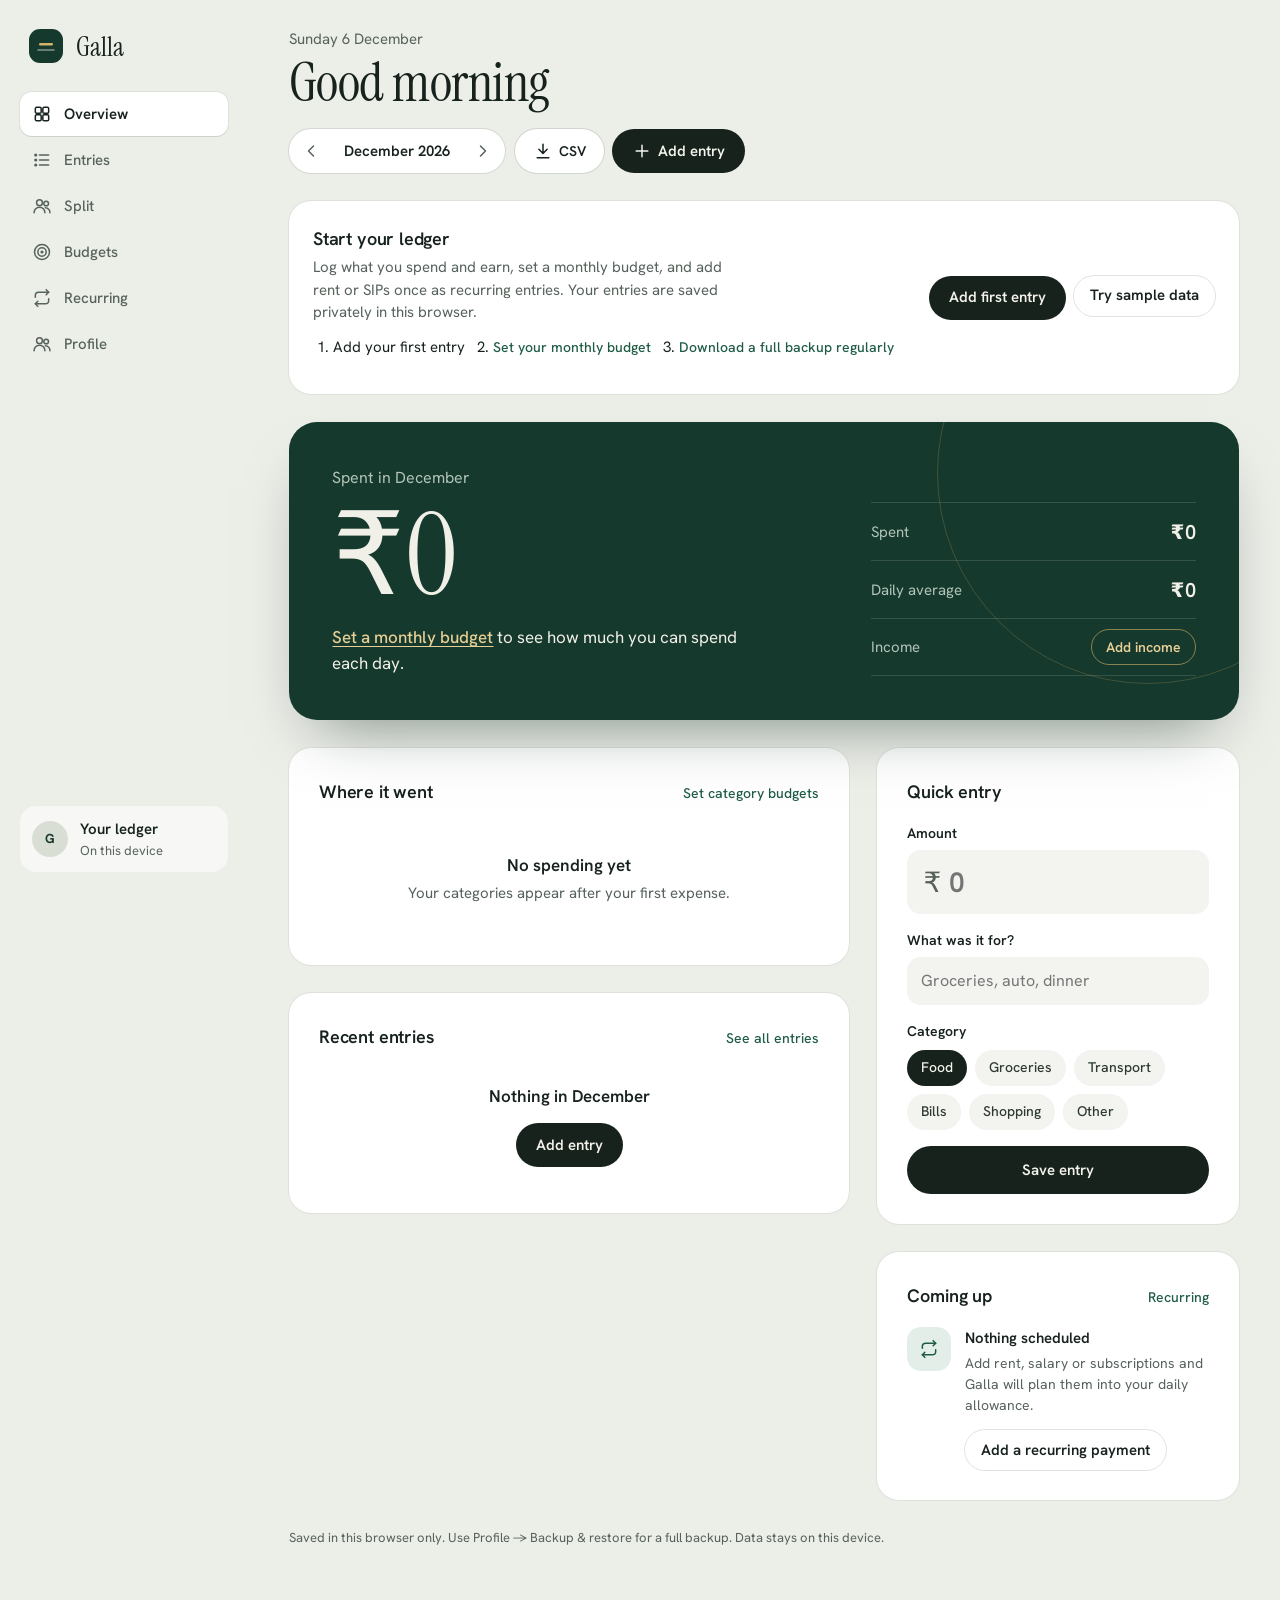
==== commit db6808b4: "Add UPI payments, category alerts, statement import and cloud sync - Daily allowance now sets aside " ====
--- a/out/index.html
+++ b/out/index.html
@@ -344,7 +344,7 @@
 <aside class="sidebar" aria-label="Galla navigation">
  <a class="sidebar-brand" href="./" aria-label="Galla home"><svg class="mark" width="36" height="36" viewBox="0 0 36 36" aria-hidden="true"><rect x="1" y="1" width="34" height="34" rx="11" fill="#16392D"/><rect x="11" y="15" width="14" height="2.4" rx="1.2" fill="#D4B26A"/><path d="M10 22h16" stroke="#F1F0E8" stroke-width="1.6" stroke-linecap="round" opacity=".5"/></svg><strong>Galla</strong></a>
  <nav class="tabs" id="topTabs" role="tablist" aria-label="Sections"></nav>
- <button class="sidebar-foot" data-goto="profile"><span class="side-av" id="sideAv" aria-hidden="true">G</span><span class="side-who"><strong id="sideName">Your ledger</strong><small>Personal ledger</small></span></button>
+ <button class="sidebar-foot" data-goto="profile"><span class="side-av" id="sideAv" aria-hidden="true">G</span><span class="side-who"><strong id="sideName">Your ledger</strong><small id="sideSync">On this device</small></span></button>
 </aside>
 <div class="app">
   <header class="top"><div class="page-intro"><p class="page-date" id="pageDate" hidden></p><h1 id="pageTitle">Overview</h1><p id="pageSubtitle">A little clarity for your everyday money.</p></div>
@@ -381,6 +381,7 @@
             <h2 class="vault-lbl" id="balLbl">Left this month</h2>
             <div class="figure num" id="balance">₹0</div>
             <p class="vault-note" id="budgetText">Set a monthly budget to see how much you can spend each day.</p>
+            <ul class="cat-alerts" id="catAlerts" hidden></ul>
           </div>
           <div class="facts">
             <div class="fact"><span class="fact-l">Spent</span><span class="num"><strong id="hSpent">₹0</strong><span class="fact-of" id="hSpentOf"></span></span></div>
@@ -424,6 +425,7 @@
             <button data-type="" aria-pressed="true">All</button><button data-type="expense" aria-pressed="false">Spent</button><button data-type="income" aria-pressed="false">Income</button>
           </div>
           <select class="sel" id="catFilter" aria-label="Filter by category"><option value="">All categories</option></select>
+          <button class="ghost" id="importBtn" type="button"><svg class="i" data-i="download"></svg>Import statement</button>
         </div>
         <details class="entry-options"><summary>Date range &amp; sorting</summary><div class="range-filters"><label class="fl">From<input type="date" id="filterFrom"></label><label class="fl">To<input type="date" id="filterTo"></label><label class="fl">Sort entries<select id="entrySort"><option value="newest">Newest first</option><option value="oldest">Oldest first</option><option value="largest">Largest amount</option><option value="smallest">Smallest amount</option></select></label></div><p class="note">A date range searches across months.</p></details><p id="rangeStatus" role="status"></p><div id="recurringFilter" hidden><span class="chip">Generated recurring entries <button id="clearRecurring" aria-label="Show all entries">×</button></span></div><div id="dayChip"></div>
         <div class="filter-sum" id="filterSum"></div>
@@ -531,6 +533,7 @@
 </div>
 <div class="toast" id="toast" role="status" aria-live="polite"></div>
 
+<script src="config.js"></script>
 <script>
 // ---------- constants ----------
 const ICONS={
@@ -636,8 +639,9 @@
   const p=settings.profile||{};
   const fields=[["name","Display name","text","name",80]];
   const initials=(p.name||"Your profile").trim().split(/\s+/).slice(0,2).map(n=>n[0]).join("").toUpperCase();
-  $("profileContent").innerHTML=`<div class="profile-grid"><aside class="card profile-summary"><div class="profile-avatar" aria-hidden="true">${esc(initials)}</div><h2>${esc(p.name||"Your profile")}</h2><p>Your ledger is stored on this device. This profile is not a sign-in account.</p></aside><div class="card"><h2>Profile & preferences</h2><p class="note">Your display name personalizes the overview. Choose the payment method you use most often.</p><form id="profileForm"><div class="profile-fields">${fields.map(([k,l,t,a,m])=>`<label class="fl">${l}<input name="${k}" type="${t}" autocomplete="${a}" maxlength="${m}" value="${esc(p[k]||"")}"></label>`).join("")}<label class="fl">Default payment method<select name="defaultPay">${["UPI","Card","Cash","Net banking","Auto-debit"].map(v=>`<option ${v===(settings.preferences?.defaultPay||"UPI")?"selected":""}>${v}</option>`).join("")}</select></label></div><details class="optional-profile"><summary>Optional personal details</summary><p class="note">These details are kept for your reference only and are included in full backups. They do not enable syncing or contact anyone.</p><div class="profile-fields">${[["email","Email address","email"],["phone","Phone number","tel"],["city","City","text"],["occupation","Occupation","text"]].map(([k,l,t])=>`<label class="fl">${l}<input name="${k}" type="${t}" maxlength="120" value="${esc(p[k]||"")}"></label>`).join("")}</div></details><div class="profile-actions"><button class="primary" type="submit">Save profile</button><span id="profileStatus" role="status" aria-live="polite"></span></div></form></div></div><section class="card data-card"><h2>Backup & restore</h2><p class="note">Clearing browser data or changing devices can remove your ledger. Download a full backup to keep entries, friends, groups, recurring rules, budgets and profile together. Keep the file private: it contains your personal data.</p><div class="profile-actions"><button class="primary" id="backupBtn">Download full backup</button><label class="ghost file-label">Choose backup to restore<input id="restoreFile" type="file" accept="application/json,.json"></label></div><p id="backupStatus" role="status" aria-live="polite"></p><div id="restorePreview" hidden></div></section>`;
+  $("profileContent").innerHTML=`<div class="profile-grid"><aside class="card profile-summary"><div class="profile-avatar" aria-hidden="true">${esc(initials)}</div><h2>${esc(p.name||"Your profile")}</h2><p id="profileWhere">Your ledger is stored on this device.</p></aside><div class="card"><h2>Profile & preferences</h2><p class="note">Your display name personalizes the overview. Choose the payment method you use most often.</p><form id="profileForm"><div class="profile-fields">${fields.map(([k,l,t,a,m])=>`<label class="fl">${l}<input name="${k}" type="${t}" autocomplete="${a}" maxlength="${m}" value="${esc(p[k]||"")}"></label>`).join("")}<label class="fl">Default payment method<select name="defaultPay">${["UPI","Card","Cash","Net banking","Auto-debit"].map(v=>`<option ${v===(settings.preferences?.defaultPay||"UPI")?"selected":""}>${v}</option>`).join("")}</select></label></div><details class="optional-profile"><summary>Optional personal details</summary><p class="note">These details are kept for your reference only and are included in full backups. They do not enable syncing or contact anyone.</p><div class="profile-fields">${[["email","Email address","email"],["phone","Phone number","tel"],["city","City","text"],["occupation","Occupation","text"]].map(([k,l,t])=>`<label class="fl">${l}<input name="${k}" type="${t}" maxlength="120" value="${esc(p[k]||"")}"></label>`).join("")}</div></details><div class="profile-actions"><button class="primary" type="submit">Save profile</button><span id="profileStatus" role="status" aria-live="polite"></span></div></form></div></div><section class="card data-card"><h2>Backup & restore</h2><p class="note">Clearing browser data or changing devices can remove your ledger. Download a full backup to keep entries, friends, groups, recurring rules, budgets and profile together. Keep the file private: it contains your personal data.</p><div class="profile-actions"><button class="primary" id="backupBtn">Download full backup</button><label class="ghost file-label">Choose backup to restore<input id="restoreFile" type="file" accept="application/json,.json"></label></div><p id="backupStatus" role="status" aria-live="polite"></p><div id="restorePreview" hidden></div></section>`;
   bindBackupControls();
+  $("profileContent").insertAdjacentHTML("afterbegin",'<section class="card account-card" id="accountCard" aria-labelledby="acctTitle"></section>'); renderAccount();
   $("profileForm").onsubmit=async e=>{
     e.preventDefault(); if(!store||!ready.settings){toast("Your ledger is still loading. Try again shortly.");return}
     const button=e.currentTarget.querySelector('[type="submit"]');button.disabled=true;
@@ -798,9 +802,10 @@
   $("hDaily").textContent=inr.format(Math.round(everyday/Math.max(1,daysSoFar)));
   const nb=$("budgetText");
   if(b){
-    const left=b-exp, rem=dim(cur)-new Date().getDate()+1;
+    const left=b-exp, rem=dim(cur)-new Date().getDate()+1, due=isNow?dueLaterThisMonth():0, free=left-due;
     if(left<0) nb.textContent=`You're ${inr.format(-left)} over your ${inr.format(b)} budget this month.`;
-    else if(isNow&&rem>1) nb.innerHTML=`Spend up to <strong>${inr.format(Math.floor(left/rem))} a day</strong> for the next ${rem} days and you'll finish the month on budget.`;
+    else if(isNow&&due&&free<=0) nb.textContent=`Your upcoming recurring payments (${inr.format(due)}) use up the rest of this month's budget.`;
+    else if(isNow&&rem>1) nb.innerHTML=`Spend up to <strong>${inr.format(Math.floor(free/rem))} a day</strong> for the next ${rem} days and you'll finish the month on budget${due?`, after ${inr.format(due)} of upcoming recurring payments`:""}.`;
     else if(isNow) nb.textContent="Today is the last day of the month.";
     else nb.textContent=`${inr.format(left)} of your ${inr.format(b)} budget was left.`;
   } else nb.innerHTML=`<button class="linkbtn" data-goto="budgets">Set a monthly budget</button> to see how much you can spend each day.`;
@@ -820,6 +825,11 @@
   // categories
   const by={}; mt.filter(t=>typeOf(t)==="expense").forEach(t=>by[t.cat]=(by[t.cat]||0)+t.amount);
   const rows=Object.entries(by).sort((a,b)=>b[1]-a[1]);
+  const al=Object.entries(settings.catBudgets||{}).filter(([c,l])=>l>0&&(by[c]||0)/l>=.8)
+    .map(([c,l])=>({c,l,v:by[c]||0,r:(by[c]||0)/l})).sort((x,y)=>y.r-x.r);
+  $("catAlerts").hidden=!al.length;
+  $("catAlerts").innerHTML=al.slice(0,3).map(a=>`<li class="${a.v>a.l?"over":"near"}"><span class="dot" aria-hidden="true"></span>${a.v>a.l?`${esc(a.c)} is ${inr.format(r2(a.v-a.l))} over its ${inr.format(a.l)} limit`:`${esc(a.c)} is at ${Math.round(a.r*100)}% of its ${inr.format(a.l)} limit`}</li>`).join("")
+    +(al.length>3?`<li><button class="linkbtn" data-goto="budgets">${al.length-3} more categories near their limit</button></li>`:"");
 
   $("donut").innerHTML=rows.length?rows.slice(0,4).map(([name,value])=>`<div class="category-row">${catIcon(name)}<div class="category-mid"><div class="category-top"><span>${esc(name)}</span><span class="pct num">${Math.round(value/exp*100)}%</span></div><div class="category-progress"><i style="width:${value/exp*100}%"></i></div></div><span class="category-amt num">${inr.format(value)}</span></div>`).join(""):'<div class="empty"><strong>No spending yet</strong>Your categories appear after your first expense.</div>';
   const upcoming=rules.filter(r=>r.active).map(r=>{let k=today.slice(0,7);if(k<r.start)k=r.start;let date=`${k}-${pad(Math.min(r.day,dim(k)))}`;if(date<=today){k=shiftM(k,1);date=`${k}-${pad(Math.min(r.day,dim(k)))}`;}return {r,date}}).sort((a,b)=>a.date.localeCompare(b.date)).slice(0,3);
@@ -858,6 +868,14 @@
   const rec=mt.filter(t=>typeOf(t)!=="settle").sort((a,b)=>b.date.localeCompare(a.date)||(b.created||0)-(a.created||0)).slice(0,3);
   let lastDay=""; $("recent").innerHTML=rec.length?rec.map(t=>{const h=t.date!==lastDay?`<p class="rec-day">${dName(t.date,{weekday:"long",day:"numeric",month:"long"})}</p>`:"";lastDay=t.date;return h+txRow(t)}).join(""):`<div class="empty" style="padding:16px"><strong>Nothing in ${mName(cur,{month:"long"})}</strong><div class="btns"><button class="primary" data-add>Add entry</button></div></div>`;
   bindTx($("recent"));
+}
+
+// Recurring expenses that are still due later this month and not yet logged.
+function dueLaterThisMonth(){
+  const today=todayISO(), k=today.slice(0,7);
+  return r2(rules.filter(r=>r.active&&typeOf(r)==="expense"&&r.start<=k&&!(r.skip||[]).includes(k))
+    .filter(r=>`${k}-${pad(Math.min(r.day,dim(k)))}`>today&&!txns.some(t=>t.id===`r-${r.id}-${k}`))
+    .reduce((s,r)=>s+r.amount,0));
 }
 
 function renderRunway(mt,b,isNow){
@@ -1136,6 +1154,9 @@
   return `<span class="av ${size}" style="background:color-mix(in srgb,${c} 22%,var(--surface));color:${c}">${esc(ini)}</span>`;
 }
 const r2=v=>Math.round(v*100)/100;
+const UPI_RE=/^[a-z0-9._-]{2,256}@[a-z][a-z0-9.-]{1,63}$/i;
+const validUpi=v=>UPI_RE.test((v||"").trim());
+const upiLink=(p,amt)=>`upi://pay?pa=${encodeURIComponent(p.upi.trim())}&pn=${encodeURIComponent(p.name)}&am=${r2(amt).toFixed(2)}&cu=INR&tn=${encodeURIComponent("Galla settle-up")}`;
 function memberPool(){
   if(sf.group){const g=groups.find(x=>x.id===sf.group);return ["me",...(g?.members||[])]}
   return ["me",...people.map(p=>p.id)];
@@ -1297,7 +1318,7 @@
 $("addShared").onclick=()=>openSheet(null,false,{split:true});
 
 // ---------- split: detail sheet ----------
-function openDetail(st){activateModal("scrim2");detailState=st;renderDetail();$("scrim2").hidden=false;document.body.style.overflow="hidden";requestAnimationFrame(()=>{if(detailState===st&&!$("scrim2").hidden)$("detail").querySelector("input")?.focus({preventScroll:true})})}
+function openDetail(st){activateModal("scrim2");detailState=st;$("detail").closest(".sheet").classList.toggle("wide",st.kind==="import");renderDetail();$("scrim2").hidden=false;document.body.style.overflow="hidden";requestAnimationFrame(()=>{if(detailState===st&&!$("scrim2").hidden)$("detail").querySelector("input")?.focus({preventScroll:true})})}
 function closeDetail(){$("scrim2").hidden=true;deactivateModal("scrim2");detailState=null;if($("scrim").hidden)document.body.style.overflow=""}
 $("scrim2").onclick=e=>{if(e.target===$("scrim2"))closeDetail()};
 document.addEventListener("keydown",e=>{if(e.key==="Escape"&&!$("scrim2").hidden)closeDetail()});
@@ -1317,7 +1338,7 @@
       <label class="fl">Name<input id="dName" maxlength="40" required placeholder="Rahul Sharma"></label>
       <label class="fl">UPI ID (optional)<input id="dUpi" maxlength="60" placeholder="name@okaxis"></label>
       <div class="sheet-actions"><button class="primary" type="submit">Add friend</button></div></form>`;
-    $("dForm").onsubmit=async e=>{e.preventDefault();const n=$("dName").value.trim();if(!n)return;const x=await addPerson(n,$("dUpi").value);toast(`${x.name} added`);openDetail({kind:"friend",id:x.id});render()};
+    $("dForm").onsubmit=async e=>{e.preventDefault();const n=$("dName").value.trim();if(!n)return;const u=$("dUpi").value.trim();if(u&&!validUpi(u)){toast("That doesn't look like a UPI ID. It should look like name@bank.");$("dUpi").focus();return}const x=await addPerson(n,u);toast(`${x.name} added`);openDetail({kind:"friend",id:x.id});render()};
   }
   else if(st.kind==="newGroup"||st.kind==="editGroup"){
     const g=st.kind==="editGroup"?groups.find(x=>x.id===st.id):null;
@@ -1343,6 +1364,7 @@
       closeDetail(); render();
       try{await store.removeGroup(g.id);for(const t of moved)await store.saveTxn(t);toast("Group deleted. Its expenses and balances are kept.")}catch(err){saveErr(err)}};
   }
+  else if(st.kind==="import"){ renderImport(st,el); }
   else if(st.kind==="friend"){
     const p=people.find(x=>x.id===st.id); if(!p){closeDetail();return}
     const bal=balancesWithMe()[p.id]||0;
@@ -1351,6 +1373,7 @@
     const reminder=`Hi ${p.name}, quick reminder from Galla: you owe me ${inr2.format(bal)}. ${hist.filter(t=>t.split&&t.split.paidBy==="me").slice(0,3).map(t=>`${t.desc} (${inr.format(t.split.shares[p.id])})`).join(", ")}. Thanks!`;
     el.innerHTML=`<div class="sheet-h"><div class="dhead">${avatar(p.id,"lg")}<div class="t"><h2>${esc(p.name)}</h2><div class="dstatus">${bal>0.009?`<span class="pos-t">owes you ${inr2.format(bal)}</span>`:bal<-0.009?`<span class="neg-t">you owe ${inr2.format(-bal)}</span>`:"All settled up"}</div></div></div>${closeBtn}</div>
       ${p.upi?`<div class="upi">UPI <code>${esc(p.upi)}</code><button class="smallbtn" id="dCopyUpi">Copy</button></div>`:""}
+      ${bal<-0.009?(validUpi(p.upi)?`<div class="upi-pay"><a class="primary" id="dUpiPay" href="${esc(upiLink(p,-bal))}">Pay ${inr2.format(-bal)} with UPI</a><p class="note">Opens GPay, PhonePe or another UPI app on your phone with ${esc(p.name)}'s UPI ID and the amount filled in. Galla doesn't send money itself.</p><button class="ghost" id="dUpiDone" hidden>I've paid, record ${inr2.format(-bal)}</button></div>`:`<p class="note">Add ${esc(p.name)}'s UPI ID below to pay them from here.</p>`):""}
       <div class="dsec"><h3>Record a payment</h3>
         <form id="dSettle" style="display:grid;gap:10px">
           <div class="seg" id="dDir" role="group" aria-label="Who paid" style="justify-self:start"><button type="button" data-d="them" aria-pressed="${dir==="them"}">${esc(p.name)} paid you</button><button type="button" data-d="me" aria-pressed="${dir==="me"}">You paid ${esc(p.name)}</button></div>
@@ -1371,7 +1394,8 @@
       d==="them"?recordSettle(p.id,"me",a,null,$("dDate").value):recordSettle("me",p.id,a,null,$("dDate").value)};
     const rb=$("dRemind"); if(rb) rb.onclick=()=>copyText(reminder,"Reminder copied. Paste it in WhatsApp.",rb);
     const cu=$("dCopyUpi"); if(cu) cu.onclick=()=>copyText(p.upi,"UPI ID copied",cu.parentElement);
-    $("dSaveUpi").onclick=async()=>{p.upi=$("dUpiEdit").value.trim();try{await store.savePerson(p);toast("UPI ID saved")}catch(e){saveErr(e)}renderDetail()};
+    const up=$("dUpiPay"); if(up) up.onclick=()=>{const dn=$("dUpiDone");dn.hidden=false;dn.onclick=()=>recordSettle("me",p.id,-bal,null,todayISO())};
+    $("dSaveUpi").onclick=async()=>{const v=$("dUpiEdit").value.trim();if(v&&!validUpi(v)){toast("That doesn't look like a UPI ID. It should look like name@bank.");$("dUpiEdit").focus();return}p.upi=v;try{await store.savePerson(p);toast("UPI ID saved")}catch(e){saveErr(e)}renderDetail()};
     const rm=$("dRemove"); if(rm) rm.onclick=async()=>{
       if(!rm.dataset.c){rm.dataset.c=1;rm.textContent="Tap again to remove";return}
       people=people.filter(x=>x.id!==p.id);
@@ -1385,7 +1409,7 @@
     el.innerHTML=`<div class="sheet-h"><div class="dhead"><span class="cat-ic" style="background:var(--accent-soft);color:var(--accent);width:52px;height:52px;border-radius:14px">${svg("users")}</span><div class="t"><h2>${esc(g.name)}</h2><div class="dstatus">${inr.format(tot)} spent · ${meInGroup(b.me)}</div></div></div>${closeBtn}</div>
       <div class="sheet-actions"><button class="ghost" id="gEdit" style="height:48px">Edit</button><button class="primary" id="gAdd">${svg("plus")}Add expense</button></div>
       <div class="dsec"><h3>Balances</h3>${["me",...(g.members||[])].map(m=>`<div class="suggest">${avatar(m,"sm")}<span>${esc(pName(m))}</span><span class="num ${b[m]>0.009?"pos-t":b[m]<-0.009?"neg-t":""}">${b[m]>0.009?"gets back "+inr2.format(b[m]):b[m]<-0.009?"owes "+inr2.format(-b[m]):"settled"}</span></div>`).join("")}</div>
-      <div class="dsec"><h3>Who owes whom</h3>${sug.length?sug.map((x,i)=>`<div class="suggest">${avatar(x.from,"sm")}<span>${esc(pName(x.from))} ${x.from==="me"?"owe":"owes"} ${esc(x.to==="me"?"you":pName(x.to))} <b class="num">${inr2.format(x.amount)}</b></span><button class="smallbtn" data-sug="${i}">Mark paid</button></div>`).join(""):'<div class="remain">Everyone is settled up in this group.</div>'}</div>
+      <div class="dsec"><h3>Who owes whom</h3>${sug.length?sug.map((x,i)=>`<div class="suggest">${avatar(x.from,"sm")}<span>${esc(pName(x.from))} ${x.from==="me"?"owe":"owes"} ${esc(x.to==="me"?"you":pName(x.to))} <b class="num">${inr2.format(x.amount)}</b></span>${x.from==="me"&&validUpi(people.find(q=>q.id===x.to)?.upi)?`<a class="smallbtn" href="${esc(upiLink(people.find(q=>q.id===x.to),x.amount))}">Pay via UPI</a>`:""}<button class="smallbtn" data-sug="${i}">Mark paid</button></div>`).join(""):'<div class="remain">Everyone is settled up in this group.</div>'}</div>
       <div class="dsec"><h3>Expenses</h3>${exps.length?exps.map(t=>typeOf(t)==="settle"
           ?`<div class="hist"><div><div>${esc(pName(t.from))} paid ${esc(pName(t.to))}</div><div class="m">Settle-up · ${dName(t.date,{day:"numeric",month:"short"})}</div></div><div class="r">${inr2.format(t.amount)}<button class="smallbtn danger" data-delsettle="${esc(t.id)}">Delete</button></div></div>`
           :`<div class="hist"><div><div>${esc(t.desc)}</div><div class="m">${esc(pName(t.split.paidBy))} paid · ${dName(t.date,{day:"numeric",month:"short"})} · your share ${inr.format(t.split.shares.me||0)}</div></div><div class="r">${inr2.format(t.split.total)}<button class="smallbtn" data-edit="${esc(t.id)}">Edit</button></div></div>`).join(""):'<div class="remain">No expenses yet. Add the first one.</div>'}</div>`;
@@ -1458,13 +1482,304 @@
   catch(e){if(e?.code!=="declined")toast("Couldn't export the file.")}
 };
 
+// ---------- bank statement import ----------
+function parseCSV(text){
+  text=String(text).replace(/^\uFEFF/,"");
+  const head=text.split(/\r?\n/).slice(0,30).join("\n"), cnt=c=>head.split(c).length-1;
+  const delim=cnt("\t")>cnt(",")&&cnt("\t")>cnt(";")?"\t":cnt(";")>cnt(",")?";":",";
+  const rows=[]; let row=[], f="", q=false;
+  for(let i=0;i<text.length;i++){const ch=text[i];
+    if(q){if(ch==='"'){if(text[i+1]==='"'){f+='"';i++}else q=false}else f+=ch}
+    else if(ch==='"'&&f==="")q=true;
+    else if(ch===delim){row.push(f);f=""}
+    else if(ch==="\n"||ch==="\r"){if(ch==="\r"&&text[i+1]==="\n")i++;row.push(f);rows.push(row);row=[];f=""}
+    else f+=ch}
+  if(f!==""||row.length){row.push(f);rows.push(row)}
+  return rows.map(r=>r.map(c=>c.trim())).filter(r=>r.some(Boolean));
+}
+const MON={jan:1,feb:2,mar:3,apr:4,may:5,jun:6,jul:7,aug:8,sep:9,sept:9,oct:10,nov:11,dec:12};
+function parseStmtDate(v){
+  v=String(v||"").trim(); let m, y, mo, d;
+  const yy=x=>x.length===2?2000+(+x):+x;
+  if((m=v.match(/^(\d{4})[-\/.](\d{1,2})[-\/.](\d{1,2})/))){y=+m[1];mo=+m[2];d=+m[3]}
+  else if((m=v.match(/^(\d{1,2})[-\/.](\d{1,2})[-\/.](\d{2,4})\b/))){d=+m[1];mo=+m[2];y=yy(m[3])}
+  else if((m=v.match(/^(\d{1,2})[-\/ ]([A-Za-z]{3,9})[-\/ ,]+(\d{2,4})\b/))){d=+m[1];mo=MON[m[2].slice(0,m[2].toLowerCase().startsWith("sept")?4:3).toLowerCase()];y=yy(m[3])}
+  else if((m=v.match(/^([A-Za-z]{3,9}) (\d{1,2}),? (\d{4})\b/))){mo=MON[m[1].slice(0,3).toLowerCase()];d=+m[2];y=+m[3]}
+  else return "";
+  if(!mo||mo>12||!d||y<1990||y>2200)return "";
+  const k=`${y}-${pad(mo)}`; if(d>dim(k))return "";
+  return `${k}-${pad(d)}`;
+}
+function parseStmtAmt(v){
+  let s=String(v||"").trim(); if(!s)return null;
+  const neg=/^\(.*\)$/.test(s)||/^-/.test(s)||/-$/.test(s), cr=/\bcr\.?$/i.test(s), dr=/\bdr\.?$/i.test(s);
+  s=s.replace(/\b(cr|dr)\.?$/i,"").replace(/inr|rs\.?|₹|,|\s|[()+-]/gi,"");
+  const n=parseFloat(s); return Number.isFinite(n)&&n>0?{n:r2(n),neg,cr,dr}:null;
+}
+const STMT_SKIP=/^(upi|imps|neft|rtgs|pos|ach|nach|ecs|mmt|dr|cr|p2m|p2a|pay|payment|paid|to|from|transfer|trf|txn|ref|ybl|ibl|axl|apl|paytm|okaxis|oksbi|okicici|okhdfcbank|sbin|hdfc|icic|utib|yesb|kkbk|barb|punb|ubin|cnrb|idfb|indb|bank|ltd|pvt|india)$/i;
+function cleanStmtDesc(d){
+  const raw=String(d||"").replace(/\s+/g," ").trim();
+  if(/\batm\b.*\b(wdl|withdrawal|cash)\b|\bcash wdl\b/i.test(raw)) return "Cash withdrawal";
+  const tc=w=>w===w.toUpperCase()?w.toLowerCase().replace(/\b\w/g,c=>c.toUpperCase()):w;
+  const m=raw.replace(/^(by|to)\s+transfer\s*[-:]?\s*/i,"").match(/\b(upi|neft|imps|rtgs|pos|ach|nach|mmt)\b(.*)$/i);
+  if(m){
+    const parts=m[2].split(/[\/|:*-]+/).map(x=>x.trim().split(" ").filter(w=>!/\d/.test(w)&&!w.includes("@")).join(" ").trim())
+      .filter(x=>/[a-z]{3,}/i.test(x)&&!STMT_SKIP.test(x));
+    if(parts.length) return tc(parts[0]).slice(0,80);
+  }
+  return tc(raw).slice(0,80)||"Imported entry";
+}
+const STMT_CATS=[
+  [/swiggy|zomato|restaurant|cafe|coffee|starbucks|domino|pizza|kfc|mcdonald|burger|eatsure|dining|food/i,"Food & dining"],
+  [/bigbasket|blinkit|zepto|instamart|dmart|grofers|jiomart|grocery|supermarket|kirana|more retail|nature.?s basket/i,"Groceries"],
+  [/uber|ola|rapido|irctc|metro|fuel|petrol|diesel|hpcl|bpcl|iocl|indian oil|fastag|parking|redbus|cab/i,"Transport"],
+  [/rent|nobroker|housing|maintenance|society/i,"Rent & housing"],
+  [/airtel|jio|vodafone|\bvi\b|bsnl|electricity|bescom|tata power|adani|mseb|water|gas|recharge|broadband|act fibernet|dth|bill/i,"Bills & recharge"],
+  [/amazon|flipkart|myntra|ajio|nykaa|meesho|decathlon|croma|reliance digital|shopping/i,"Shopping"],
+  [/pharma|apollo|medplus|1mg|netmeds|hospital|clinic|diagnostic|practo|health/i,"Health"],
+  [/netflix|spotify|hotstar|prime video|youtube|bookmyshow|pvr|inox|sony liv|zee5|gaming|steam/i,"Entertainment"],
+  [/makemytrip|goibibo|indigo|air india|vistara|akasa|spicejet|cleartrip|ixigo|oyo|airbnb|hotel|booking\.com/i,"Travel"],
+  [/udemy|coursera|byju|unacademy|school|college|tuition|fees|books/i,"Education"],
+  [/zerodha|groww|upstox|mutual fund|\bsip\b|\bmf\b|nps|ppf|indmoney|kuvera|coin/i,"Investments"]];
+const STMT_INC=[[/salary|sal\b|payroll/i,"Salary"],[/interest|int\.? pd|int credit/i,"Interest"],[/refund|reversal|cashback/i,"Refund"]];
+function guessStmtCat(text,type){
+  for(const [re,c] of type==="income"?STMT_INC:STMT_CATS) if(re.test(text)) return c;
+  return type==="income"?"Other income":"Other";
+}
+function guessStmtPay(text){
+  if(/upi/i.test(text))return "UPI";
+  if(/\b(pos|card|visa|mastercard|rupay|ecom)\b/i.test(text))return "Card";
+  if(/\b(atm|cash)\b/i.test(text))return "Cash";
+  if(/\b(nach|ach|ecs|si|autopay|auto ?debit|mandate)\b/i.test(text))return "Auto-debit";
+  if(/\b(neft|imps|rtgs|net ?banking|ib|mmt)\b/i.test(text))return "Net banking";
+  return settings.preferences?.defaultPay||"UPI";
+}
+function detectStmtColumns(rows){
+  for(let i=0;i<Math.min(rows.length,40);i++){
+    const h=rows[i].map(c=>c.toLowerCase());
+    const hasDate=h.some(c=>/date/.test(c)), hasAmt=h.some(c=>/amount|debit|withdraw|credit|deposit|\bdr\b|\bcr\b/.test(c));
+    if(!hasDate||!hasAmt)continue;
+    const find=(re,not)=>h.findIndex(c=>re.test(c)&&!(not&&not.test(c)));
+    let date=find(/(txn|transaction|tran|posting)\s*date/); if(date<0)date=find(/date/,/value/); if(date<0)date=find(/date/);
+    const debit=find(/debit|withdraw|paid out|\bdr\b/,/date|cr\s*\/|\/\s*cr/), credit=find(/credit|deposit|paid in|\bcr\b/,/date|dr\s*\/|\/\s*dr|card/);
+    const type=find(/dr\s*\/\s*cr|cr\s*\/\s*dr|^type$|transaction type|debit\/credit/);
+    const amount=find(/amount|amt/,/withdraw|deposit|debit|credit|balance/);
+    const desc=find(/narration|description|particular|remark|details|merchant|payee|beneficiary/);
+    return {header:i,date,desc,debit,credit,amount,type,cols:rows[i]};
+  }
+  return null;
+}
+function readStmtRows(rows,map){
+  const out=[];
+  for(const r of rows.slice(map.header+1)){
+    const date=parseStmtDate(r[map.date]); if(!date)continue;
+    let amt=null,type="expense";
+    const dv=map.debit>=0?parseStmtAmt(r[map.debit]):null, cv=map.credit>=0?parseStmtAmt(r[map.credit]):null;
+    if(dv){amt=dv.n;type="expense"} else if(cv){amt=cv.n;type="income"}
+    else if(map.amount>=0){const a=parseStmtAmt(r[map.amount]); if(a){amt=a.n;
+      const t=map.type>=0?String(r[map.type]||"").toLowerCase():"";
+      type=/cr|credit|deposit/.test(t)?"income":/dr|debit|withdraw/.test(t)?"expense":a.cr?"income":"expense"}}
+    if(!amt)continue;
+    const rawDesc=map.desc>=0?r[map.desc]:"", text=`${rawDesc}`;
+    out.push({date,type,amount:amt,raw:rawDesc,desc:cleanStmtDesc(rawDesc),cat:guessStmtCat(text,type),pay:guessStmtPay(text)});
+    if(out.length>=3000)break;
+  }
+  const have=new Set(txns.filter(t=>typeOf(t)!=="settle").map(t=>`${t.date}|${typeOf(t)}|${r2(t.split?t.split.total:t.amount)}`));
+  out.forEach(x=>{x.dup=have.has(`${x.date}|${x.type}|${x.amount}`);x.on=!x.dup});
+  return out;
+}
+function renderImport(st,el){
+  const colOpts=(cur)=>`<option value="-1">None</option>`+st.map.cols.map((c,i)=>`<option value="${i}" ${i===cur?"selected":""}>${esc(c||`Column ${i+1}`)}</option>`).join("");
+  if(!st.items){
+    el.innerHTML=`<div class="sheet-h"><h2>Import a bank statement</h2>${closeBtn}</div>
+      <p class="note">Download your statement from net banking or your UPI app as a <strong>CSV</strong> file, then choose it here. Galla reads it in this browser, guesses categories, and lets you check every row before anything is added. Excel files need to be saved as CSV first.</p>
+      <label class="primary file-label imp-pick">Choose CSV file<input type="file" id="impFile" accept=".csv,text/csv,text/plain"></label>
+      <p class="note" id="impMsg" role="status" aria-live="polite">${esc(st.msg||"")}</p>`;
+    $("impFile").onchange=async e=>{
+      const f=e.target.files[0]; if(!f)return;
+      if(f.size>5*1024*1024){st.msg="That file is over 5 MB. Export a shorter date range.";renderDetail();return}
+      const rows=parseCSV(await f.text()), map=detectStmtColumns(rows);
+      if(!map){st.msg="Couldn't find the date and amount columns in that file. Check it's a CSV statement with a header row.";renderDetail();return}
+      const items=readStmtRows(rows,map);
+      if(!items.length){st.msg="No transactions with a date and amount were found in that file.";renderDetail();return}
+      Object.assign(st,{rows,map,items,file:f.name,msg:""}); renderDetail();
+    };
+    return;
+  }
+  const on=st.items.filter(x=>x.on), dups=st.items.filter(x=>x.dup).length;
+  const dates=st.items.map(x=>x.date).sort(), span=`${dName(dates[0],{day:"numeric",month:"short"})} to ${dName(dates[dates.length-1],{day:"numeric",month:"short",year:"numeric"})}`;
+  const catSel=(x,i)=>`<select class="imp-cat" data-i="${i}" aria-label="Category for ${esc(x.desc)}">${(x.type==="income"?INC:EXP).map(c=>`<option ${c.n===x.cat?"selected":""}>${esc(c.n)}</option>`).join("")}</select>`;
+  el.innerHTML=`<div class="sheet-h"><h2>Review ${st.items.length} transactions</h2>${closeBtn}</div>
+    <p class="note">From <strong>${esc(st.file)}</strong>, ${span}.${dups?` ${dups} look like entries you already have, so they're unticked.`:""}</p>
+    <details class="entry-options"><summary>Columns used</summary><div class="imp-map">
+      ${[["date","Date"],["desc","Description"],["debit","Money out"],["credit","Money in"],["amount","Amount"],["type","Debit or credit"]].map(([k,l])=>`<label class="fl">${l}<select data-map="${k}">${colOpts(st.map[k])}</select></label>`).join("")}
+    </div></details>
+    <div class="imp-bar"><label class="imp-all"><input type="checkbox" id="impAll" ${on.length===st.items.length?"checked":""}> Select all</label><span class="num">${on.length} selected · −${inr.format(r2(on.filter(x=>x.type==="expense").reduce((a,x)=>a+x.amount,0)))} · +${inr.format(r2(on.filter(x=>x.type==="income").reduce((a,x)=>a+x.amount,0)))}</span></div>
+    <div class="imp-list">${st.items.map((x,i)=>`<div class="imp-row${x.on?"":" off"}">
+      <input type="checkbox" data-on="${i}" ${x.on?"checked":""} aria-label="Import ${esc(x.desc)}">
+      <div class="imp-main"><input class="imp-desc" data-desc="${i}" value="${esc(x.desc)}" maxlength="80" aria-label="Description" title="${esc(x.raw)}"><div class="imp-meta">${dName(x.date,{day:"numeric",month:"short"})}, ${esc(x.pay)}${x.dup?' <span class="tag">already in Galla?</span>':""}</div></div>
+      ${catSel(x,i)}
+      <button type="button" class="imp-type ${x.type}" data-type="${i}" aria-label="Switch between money out and money in">${x.type==="income"?"+":"−"}${inr2.format(x.amount)}</button>
+    </div>`).join("")}</div>
+    <div class="sheet-actions imp-actions"><button type="button" class="ghost" id="impBack">Choose another file</button><button class="primary" id="impSave" ${on.length?"":"disabled"}>Add ${on.length} entr${on.length===1?"y":"ies"}</button></div>
+    <p class="note" id="impMsg" role="status" aria-live="polite">${esc(st.msg||"")}</p>`;
+  el.querySelectorAll("[data-on]").forEach(c=>c.onchange=()=>{st.items[+c.dataset.on].on=c.checked;renderDetail()});
+  el.querySelectorAll("[data-desc]").forEach(c=>c.oninput=()=>{st.items[+c.dataset.desc].desc=c.value});
+  el.querySelectorAll(".imp-cat").forEach(c=>c.onchange=()=>{st.items[+c.dataset.i].cat=c.value});
+  el.querySelectorAll("[data-type]").forEach(b=>b.onclick=()=>{const x=st.items[+b.dataset.type];x.type=x.type==="income"?"expense":"income";x.cat=guessStmtCat(x.raw,x.type);renderDetail()});
+  el.querySelectorAll("[data-map]").forEach(sel=>sel.onchange=()=>{st.map[sel.dataset.map]=+sel.value;st.items=readStmtRows(st.rows,st.map);if(!st.items.length){st.items=null;st.msg="No transactions found with those columns."}renderDetail()});
+  $("impAll").onchange=e=>{st.items.forEach(x=>x.on=e.target.checked);renderDetail()};
+  $("impBack").onclick=()=>{Object.assign(st,{items:null,rows:null,map:null,msg:""});renderDetail()};
+  $("impSave").onclick=async()=>{
+    if(!store||!ready.txns){st.msg="Your ledger is still loading. Try again shortly.";renderDetail();return}
+    const pick=st.items.filter(x=>x.on), base=Date.now();
+    const add=pick.map((x,i)=>({id:newId("e"),amount:x.amount,desc:(x.desc.trim()||"Imported entry").slice(0,80),cat:x.cat,pay:x.pay,type:x.type,date:x.date,created:base+i}));
+    const previous=txns; txns=txns.concat(add); $("impSave").disabled=true; $("impMsg").textContent="Saving…";
+    try{
+      if(store.commitLedger) await store.commitLedger(); else for(const t of add) await store.saveTxn(t);
+      cur=mKey(add.map(t=>t.date).sort().pop()); closeDetail(); render(); toast(`Added ${add.length} entr${add.length===1?"y":"ies"} from your statement`);
+    }catch(e){txns=previous;st.msg="Not saved. Nothing was added; try again.";renderDetail();saveErr(e)}
+  };
+}
+$("importBtn").onclick=()=>openDetail({kind:"import"});
+
+// ---------- account and cloud sync (Supabase) ----------
+// The ledger always lives in this browser first. When signed in, a copy is kept in the
+// user's private Supabase row and devices merge changes entry by entry (three-way merge
+// against the last version this device synced), so offline edits on two devices both survive.
+const CLOUD_CFG=window.GALLA_CONFIG||{};
+const cloud={on:!!(CLOUD_CFG.supabaseUrl&&CLOUD_CFG.supabaseAnonKey),local:false,client:null,user:null,version:0,state:"off",msg:"",busy:false,dirty:false,sentTo:"",loadErr:"",timer:null};
+const SB_SRC="https://cdn.jsdelivr.net/npm/@supabase/supabase-js@2.119.0/dist/umd/supabase.js";
+const canon=v=>Array.isArray(v)?`[${v.map(canon).join(",")}]`:v&&typeof v==="object"?`{${Object.keys(v).sort().filter(k=>v[k]!==undefined).map(k=>JSON.stringify(k)+":"+canon(v[k])).join(",")}}`:JSON.stringify(v);
+const syncKey=n=>`galla-sync-${n}-${cloud.user.id}`;
+const readBase=()=>{try{return JSON.parse(localStorage.getItem(syncKey("base")))}catch{return null}};
+const writeBase=d=>{try{localStorage.setItem(syncKey("base"),JSON.stringify(d));localStorage.setItem(syncKey("version"),String(cloud.version))}catch{}};
+const LEDGER_COLS=["txns","rules","people","groups"];
+const isEmptyLedger=d=>LEDGER_COLS.every(k=>(d[k]||[]).every(x=>x.sample));
+function mergeLedgers(base,local,remote){
+  base=base||{}; const out={};
+  for(const k of LEDGER_COLS){
+    const B=new Map((base[k]||[]).map(x=>[x.id,canon(x)])), L=new Map((local[k]||[]).map(x=>[x.id,x])), R=new Map((remote[k]||[]).map(x=>[x.id,x]));
+    out[k]=[];
+    for(const id of new Set([...L.keys(),...R.keys()])){
+      const l=L.get(id), r=R.get(id), b=B.get(id);
+      if(l&&r) out[k].push(canon(l)!==b&&canon(r)===b?l:r);       // both have it: keep the side that changed it
+      else if(l){if(b===undefined||canon(l)!==b)out[k].push(l)}   // new here, or edited here after a delete elsewhere
+      else if(r){if(b===undefined||canon(r)!==b)out[k].push(r)}
+    }
+  }
+  out.settings=canon(local.settings||{})!==canon(base.settings||{})?local.settings:remote.settings;
+  out.settings={budget:0,catBudgets:{},...(out.settings||{})};
+  return out;
+}
+function loadSupabase(){
+  if(window.supabase?.createClient)return Promise.resolve(window.supabase);
+  return new Promise((res,rej)=>{const sc=document.createElement("script");sc.src=SB_SRC;sc.crossOrigin="anonymous";sc.onload=()=>window.supabase?.createClient?res(window.supabase):rej(new Error("x"));sc.onerror=()=>rej(new Error("x"));document.head.append(sc)});
+}
+async function cloudInit(){
+  renderCloudStatus(); if(!cloud.on)return;
+  try{
+    const lib=await loadSupabase();
+    cloud.client=lib.createClient(CLOUD_CFG.supabaseUrl,CLOUD_CFG.supabaseAnonKey,{auth:{persistSession:true,autoRefreshToken:true,detectSessionInUrl:true}});
+    const {data}=await cloud.client.auth.getSession(); cloudUser(data?.session?.user||null);
+    cloud.client.auth.onAuthStateChange((_e,session)=>cloudUser(session?.user||null));
+  }catch{cloud.loadErr="Couldn't load sign-in. Check your connection and reload the page.";renderAccount()}
+  addEventListener("online",()=>cloud.user&&syncNow());
+  addEventListener("focus",()=>cloud.user&&checkRemote());
+  document.addEventListener("visibilitychange",()=>{if(!document.hidden&&cloud.user)checkRemote()});
+  cloud.timer=setInterval(()=>{if(!document.hidden&&cloud.user)checkRemote()},45000);
+}
+function cloudUser(u){
+  if((u?.id||null)===(cloud.user?.id||null))return;
+  cloud.user=u; cloud.sentTo="";
+  if(u){cloud.version=+localStorage.getItem(syncKey("version"))||0;syncNow()} else {cloud.state="off"}
+  renderAccount(); renderCloudStatus();
+}
+function cloudAfterCommit(){if(!cloud.user)return;clearTimeout(cloud.pushT);cloud.pushT=setTimeout(syncNow,600)}
+async function checkRemote(){
+  if(cloud.busy)return;
+  try{const {data,error}=await cloud.client.from("ledgers").select("version").eq("user_id",cloud.user.id).maybeSingle();if(!error&&(data?.version||0)!==cloud.version)syncNow()}catch{}
+}
+function setCloud(state,msg=""){cloud.state=state;cloud.msg=msg;renderCloudStatus()}
+async function syncNow(){
+  if(!cloud.user)return; if(cloud.busy){cloud.dirty=true;return}
+  if(!ready.txns||entrySaving){cloud.dirty=true;setTimeout(()=>{if(cloud.dirty&&!cloud.busy)syncNow()},800);return}
+  cloud.busy=true; cloud.dirty=false; setCloud("syncing");
+  const uid=cloud.user.id, tbl=()=>cloud.client.from("ledgers");
+  try{
+    let done=false;
+    for(let attempt=0;attempt<4&&!done;attempt++){
+      const {data:row,error}=await tbl().select("data,version").eq("user_id",uid).maybeSingle(); if(error)throw error;
+      const local=JSON.parse(JSON.stringify(ledgerData()));
+      if(!row){
+        const {error:e}=await tbl().insert({user_id:uid,data:local,version:1});
+        if(e){if(e.code==="23505")continue;throw e}
+        cloud.version=1; writeBase(local); done=true; break;
+      }
+      let remote; try{remote=validateBackup({app:"Galla",version:1,data:row.data})}catch{setCloud("error","The copy in your account couldn't be read, so it wasn't loaded. Your data on this device is unchanged.");return}
+      const base=readBase();
+      let next=local;
+      if(row.version!==cloud.version||!base) next=!base&&isEmptyLedger(local)?remote:mergeLedgers(base,local,remote);
+      if(canon(next)!==canon(local)){await store.replaceLedger(next);render();materialize()}
+      if(canon(next)===canon(remote)){cloud.version=row.version;writeBase(next);done=true;break}
+      const {data:upd,error:e2}=await tbl().update({data:next,version:row.version+1,updated_at:new Date().toISOString()}).eq("user_id",uid).eq("version",row.version).select("version");
+      if(e2)throw e2;
+      if(upd&&upd.length){cloud.version=row.version+1;writeBase(next);done=true}
+    }
+    if(!done)throw new Error("conflict");
+    setCloud("synced");
+  }catch{setCloud("error",navigator.onLine===false?"You're offline. Galla will sync when you're back online.":"Couldn't reach your account. Galla will try again shortly.")}
+  finally{cloud.busy=false;if(cloud.dirty)cloudAfterCommit()}
+}
+function renderCloudStatus(){
+  const side=$("sideSync"); if(side) side.textContent=!cloud.user?"On this device":cloud.state==="synced"?"Synced":cloud.state==="syncing"?"Syncing…":"Not synced yet";
+  const line=!cloud.user?"":cloud.state==="synced"?`Synced to ${cloud.user.email}. Your entries are private to your account.`:cloud.state==="syncing"?"Syncing with your account…":`Saved on this device. ${cloud.msg}`;
+  if(cloud.user)$("status").textContent=line;
+  const a=$("acctStatus"); if(a)a.textContent=line;
+}
+function renderAccount(){
+  const el=$("accountCard"); if(!el)return;
+  if(!cloud.local){el.remove();return}
+  const where=$("profileWhere"); if(where)where.textContent=cloud.user?`Signed in as ${cloud.user.email}. Your ledger syncs to your account and stays on this device too.`:"Your ledger is stored on this device.";
+  const h='<h2 id="acctTitle">Account and sync</h2>';
+  if(!cloud.on){el.innerHTML=`${h}<p class="note">Sign-in isn't set up for this copy of Galla, so your ledger stays in this browser only. To turn it on, add your Supabase project details to <code>config.js</code> (see the README).</p>`;return}
+  if(cloud.loadErr){el.innerHTML=`${h}<p class="note">${esc(cloud.loadErr)}</p>`;return}
+  if(cloud.user){
+    el.innerHTML=`${h}<p class="acct-who">Signed in as <strong>${esc(cloud.user.email||"")}</strong></p><p class="note" id="acctStatus" role="status" aria-live="polite"></p>
+      <div class="profile-actions"><button class="ghost" id="acctSync">Sync now</button><button class="ghost" id="acctOut">Sign out</button><button class="dangerbtn" id="acctWipe">Sign out and remove data from this device</button></div>`;
+    renderCloudStatus();
+    $("acctSync").onclick=()=>syncNow();
+    $("acctOut").onclick=async()=>{await cloud.client.auth.signOut();cloudUser(null);toast("Signed out. Your ledger is still on this device.")};
+    const w=$("acctWipe"); w.onclick=async()=>{
+      if(!w.dataset.c){w.dataset.c=1;w.classList.add("confirm");w.textContent="Tap again to sign out and remove";return}
+      const id=cloud.user.id; await cloud.client.auth.signOut();
+      for(const k of ["base","version"])localStorage.removeItem(`galla-sync-${k}-${id}`);
+      await store.replaceLedger({txns:[],rules:[],people:[],groups:[],settings:{budget:0,catBudgets:{}}}); cloudUser(null); render(); toast("Signed out and removed from this device. Your account still has your data.");
+    };
+    return;
+  }
+  if(cloud.sentTo){
+    el.innerHTML=`${h}<p>We've emailed a sign-in link to <strong>${esc(cloud.sentTo)}</strong>. Open it on this device to finish signing in.</p><div class="profile-actions"><button class="ghost" id="acctBack">Use a different email</button></div>`;
+    $("acctBack").onclick=()=>{cloud.sentTo="";renderAccount()};return;
+  }
+  el.innerHTML=`${h}<p class="note">Sign in to keep your ledger in sync across your phone and laptop. No password: we'll email you a link. Your entries stay on this device too, and only you can see them.</p>
+    <form id="acctForm" class="acct-form"><label class="fl">Email<input id="acctEmail" type="email" autocomplete="email" required placeholder="you@example.com"></label><button class="primary" type="submit" id="acctSend">Email me a sign-in link</button></form><p class="note" id="acctMsg" role="status" aria-live="polite"></p>`;
+  $("acctForm").onsubmit=async e=>{
+    e.preventDefault(); const email=$("acctEmail").value.trim(); if(!/^[^\s@]+@[^\s@]+\.[^\s@]+$/.test(email)){$("acctMsg").textContent="Enter a valid email address.";return}
+    $("acctSend").disabled=true; $("acctMsg").textContent="Sending…";
+    const {error}=await cloud.client.auth.signInWithOtp({email,options:{emailRedirectTo:location.origin+location.pathname}});
+    if(error){$("acctSend").disabled=false;$("acctMsg").textContent=error.status===429?"Too many sign-in emails. Wait a minute and try again.":"Couldn't send the email. Check the address and try again.";return}
+    cloud.sentTo=email; renderAccount();
+  };
+}
+
 // ---------- storage ----------
 function localStore(){
   const K="kharcha-ledger-v2"; let d={};
   try{d=JSON.parse(localStorage.getItem(K))||JSON.parse(localStorage.getItem("kharcha-ledger-v1"))||{}}catch{}
   txns=d.txns||d.expenses||[]; rules=d.rules||[]; people=d.people||[]; groups=d.groups||[]; settings={budget:d.budget||0,catBudgets:{},...(d.settings||{})};
   let durable=JSON.parse(JSON.stringify(ledgerData()));
-  const p=async()=>{try{const data=JSON.stringify(ledgerData());localStorage.setItem(K,data);durable=JSON.parse(data)}catch(e){({txns,rules,people,groups,settings}=JSON.parse(JSON.stringify(durable)));render();throw e}};
+  const p=async()=>{try{const data=JSON.stringify(ledgerData());localStorage.setItem(K,data);durable=JSON.parse(data)}catch(e){({txns,rules,people,groups,settings}=JSON.parse(JSON.stringify(durable)));render();throw e}cloudAfterCommit()};
   return {commitLedger:p,replaceLedger:async data=>{localStorage.setItem(K,JSON.stringify(data));durable=JSON.parse(JSON.stringify(data));({txns,rules,people,groups,settings}=data)},saveTxn:p,removeTxn:p,saveRule:p,removeRule:p,saveSettings:p,savePerson:p,removePerson:p,saveGroup:p,removeGroup:p};
 }
 
@@ -1479,6 +1794,7 @@
   if(!db||!uid){
     store=localStore(); ready={txns:true,rules:true,settings:true}; materialize(); render();
     $("status").textContent="Saved in this browser only. Use Profile → Backup & restore for a full backup. Data stays on this device.";
+    cloud.local=true; cloudInit();
     return;
   }
   const root=db.doc("data/users/"+uid+"/ledger");
--- a/out/premium.css
+++ b/out/premium.css
@@ -339,3 +339,49 @@
 }
 @media (prefers-reduced-transparency:reduce){.bottom-nav{background:#FFFFFF;backdrop-filter:none}}
 @media (prefers-reduced-motion:reduce){*,*::before,*::after{animation:none!important;transition:none!important;scroll-behavior:auto!important}}
+
+/* ---------- category alerts and UPI ---------- */
+.cat-alerts{list-style:none;margin:18px 0 0;padding:0;display:flex;flex-direction:column;gap:8px;max-width:46ch}
+.cat-alerts li{display:flex;align-items:center;gap:10px;font-size:15px;color:var(--vault-ink)}
+.cat-alerts .dot{width:8px;height:8px;border-radius:50%;flex:none;background:var(--brass)}
+.cat-alerts li.over .dot{background:#F2B8B5}
+.cat-alerts .linkbtn{color:var(--brass-ink);font-size:15px}
+.upi-pay{display:grid;gap:8px;justify-items:start;padding:14px 0}
+.upi-pay .primary{text-decoration:none}
+.upi-pay .note{margin:0}
+.suggest a.smallbtn{text-decoration:none;color:var(--accent);white-space:nowrap}
+.suggest{display:flex;flex-wrap:wrap;align-items:center;gap:8px 10px}
+.suggest>span:nth-child(2){flex:1 1 150px;min-width:0}
+
+/* ---------- statement import ---------- */
+@media (min-width:640px){.sheet.wide{max-width:860px}}
+.imp-pick{position:relative;justify-self:start;margin:6px 0}
+.imp-map{display:grid;grid-template-columns:repeat(3,minmax(0,1fr));gap:12px}
+.imp-bar{display:flex;justify-content:space-between;align-items:center;gap:12px;flex-wrap:wrap;padding:10px 0;border-bottom:1px solid var(--line);font-size:14px;color:var(--muted)}
+.imp-all{display:flex;gap:8px;align-items:center;color:var(--ink);font-weight:600;min-height:44px}
+.imp-all input,.imp-row>input[type=checkbox]{width:18px;height:18px;accent-color:var(--accent)}
+.imp-list{display:flex;flex-direction:column;max-height:52dvh;overflow:auto;margin:0 -4px;padding:0 4px}
+.imp-row{display:grid;grid-template-columns:24px minmax(0,1fr) 180px 120px;gap:12px;align-items:center;padding:10px 0;border-bottom:1px solid #EFF1EC}
+.imp-row.off{opacity:.55}
+.imp-desc{width:100%;border:0;background:transparent;font-weight:600;padding:4px 6px;margin-left:-6px;border-radius:8px;min-height:32px}
+.imp-desc:hover,.imp-desc:focus{background:var(--surface-2)}
+.imp-meta{font-size:13px;color:var(--muted)}
+.imp-cat{border:0;background:var(--surface-2);border-radius:10px;min-height:38px;padding:0 8px;width:100%;min-width:0}
+.imp-type{justify-self:end;border:0;background:none;font-weight:600;font-variant-numeric:tabular-nums;white-space:nowrap;min-height:38px;padding:0 6px;border-radius:8px;color:var(--ink)}
+.imp-type.income{color:var(--income)}
+.imp-type:hover{background:var(--surface-2)}
+.imp-actions{margin-top:14px}
+@media (max-width:640px){
+  .imp-map{grid-template-columns:minmax(0,1fr) minmax(0,1fr)}
+  .imp-row{grid-template-columns:24px minmax(0,1fr) auto}
+  .imp-cat{grid-column:2/-1}
+}
+
+/* ---------- account ---------- */
+.account-card{margin-bottom:20px}
+.account-card h2{margin-bottom:8px}
+.acct-who{margin:4px 0}
+.acct-form{display:flex;gap:12px;align-items:flex-end;flex-wrap:wrap;margin-top:12px}
+.acct-form .fl{flex:1 1 240px}
+.account-card code{background:var(--surface-2);padding:1px 6px;border-radius:6px}
+.sheet .inline-add input{background:var(--surface-2);border:0;border-radius:12px;min-height:40px}
